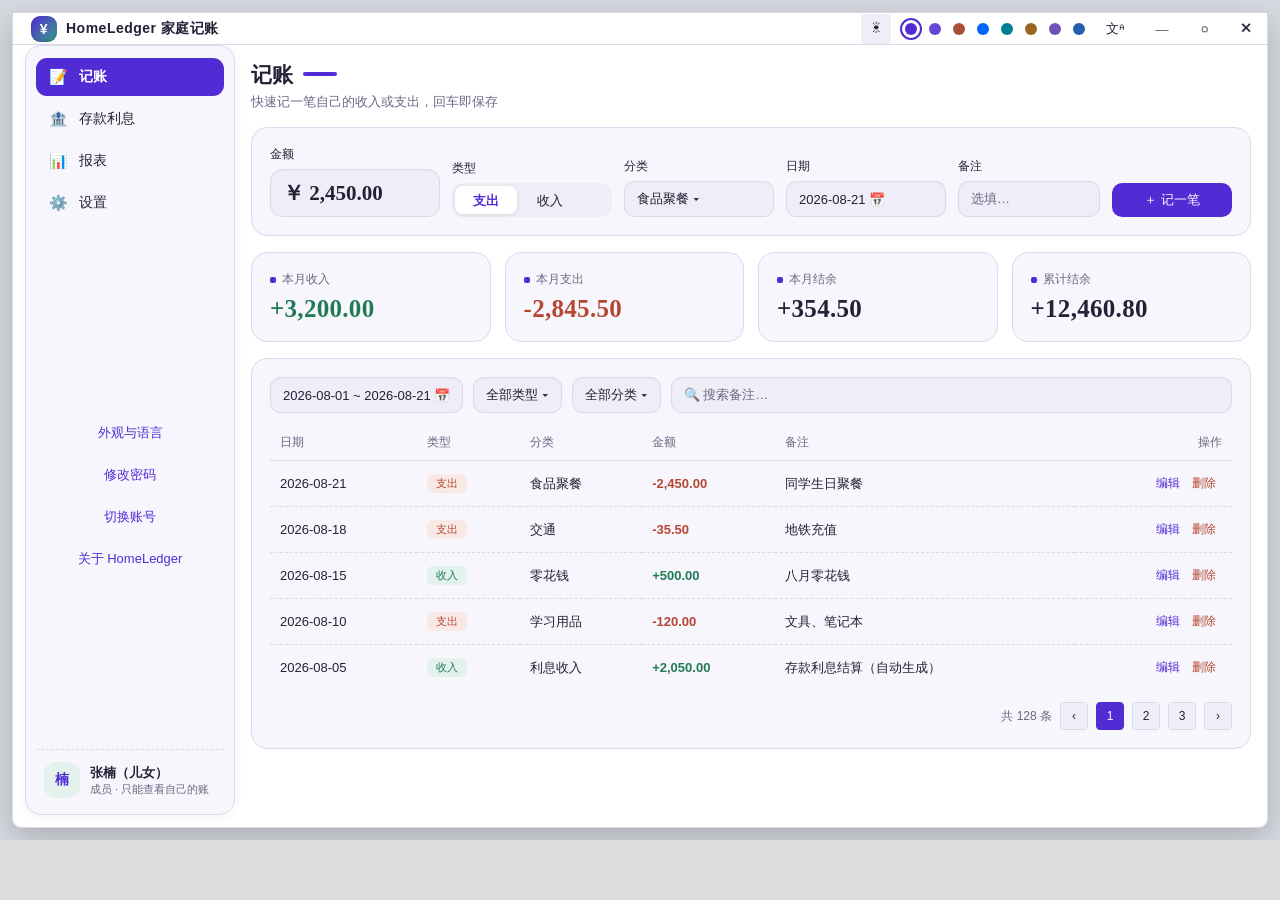
==== design/index.html @ ac3f18de "fix: 避免原型辅助导航挡住标题栏交互" ====
<!doctype html><html lang="zh-CN"><head><meta charset="utf-8"><meta name="viewport" content="width=device-width, initial-scale=1"><title>HomeLedger · 完整交互原型</title><style>html,body{margin:0;background:#ddd;font-family:Segoe UI,Microsoft YaHei,sans-serif}iframe{width:1280px;height:840px;border:0;display:block;margin:0 auto}.prototype-switch{position:fixed;right:105px;top:2px;z-index:100;border:1px solid #ccc;border-radius:5px;background:#fff;padding:2px;font-size:11px;max-width:160px;opacity:0;pointer-events:none}.prototype-switch:focus{opacity:1;pointer-events:auto}</style></head><body><select class="prototype-switch" id="prototype-page" aria-label="原型页面"><option value="login.html">登录</option><option value="member-ledger.html">成员 · 记账</option><option value="member-deposits.html">成员 · 存款</option><option value="member-report.html">成员 · 报表</option><option value="admin-overview.html">管理员 · 总览</option><option value="admin-details.html">管理员 · 明细</option><option value="admin-members.html">管理员 · 成员</option><option value="admin-backup.html">管理员 · 备份</option><option value="settings.html">外观与语言</option><option value="about.html">关于与更新</option></select><iframe title="HomeLedger 交互原型"></iframe><script>const pages={"about.html":"\u003c!DOCTYPE html>\r\n\u003chtml lang=\"zh-CN\" data-page=\"about.html\">\u003chead>\u003cmeta charset=\"UTF-8\">\u003ctitle>HomeLedger · 关于 HomeLedger\u003c/title>\u003cstyle>/* HomeLedger「玉账」原型共享样式 — 玉绿 × 暖金 × 米白纸感 */\r\n* { margin: 0; padding: 0; box-sizing: border-box; }\r\n\r\n:root {\r\n  --jade: #147d64;          /* 玉绿主色 */\r\n  --jade-deep: #0c5a48;\r\n  --jade-soft: #e3f2ec;\r\n  --gold: #d9a441;          /* 暖金点缀 */\r\n  --gold-soft: #f9efdb;\r\n  --bg: #f7f5f0;            /* 米白纸感 */\r\n  --card: #ffffff;\r\n  --border: #e9e5dc;\r\n  --text: #2b2f2c;\r\n  --text-2: #5a6058;\r\n  --text-3: #99a096;\r\n  --ink-red: #c4553d;       /* 赭红 · 支出 */\r\n  --ink-green: #2f9e6e;     /* 竹绿 · 收入 */\r\n  --sidebar-w: 208px;\r\n  --radius-win: 16px;\r\n  --radius-card: 16px;\r\n  --shadow-card: 0 2px 10px rgba(60, 72, 60, .06);\r\n  --shadow-win: 0 24px 80px rgba(40, 60, 50, .25);\r\n  --num-font: Georgia, \"Times New Roman\", \"Microsoft YaHei\", serif;\r\n}\r\n\r\nbody {\r\n  font-family: \"Segoe UI\", \"Microsoft YaHei\", sans-serif;\r\n  background: linear-gradient(150deg, #eef2ea 0%, #f7f5f0 40%, #f3efe6 100%);\r\n  color: var(--text);\r\n  width: 1280px; height: 840px;\r\n  overflow: hidden;\r\n  display: flex; flex-direction: column;\r\n  margin: 24px auto;\r\n  border-radius: var(--radius-win);\r\n  box-shadow: var(--shadow-win), 0 0 0 1px rgba(40,60,50,.08);\r\n}\r\n\r\n/* ── 窗体：圆角 + 细描边，标题栏融入 ── */\r\n.titlebar {\r\n  height: 46px;\r\n  background: linear-gradient(90deg, rgba(20,125,100,.06), rgba(217,164,65,.05));\r\n  display: flex; align-items: center;\r\n  padding: 0 16px; gap: 10px;\r\n  font-size: 13px; color: var(--text-2);\r\n}\r\n.titlebar .logo { display: flex; align-items: center; gap: 9px; font-weight: 600; color: var(--text); font-size: 14px; letter-spacing: .5px; }\r\n.titlebar .logo .icon {\r\n  width: 26px; height: 26px; border-radius: 9px;\r\n  background: linear-gradient(135deg, var(--jade), #3aa08a);\r\n  color: #fff; display: flex; align-items: center; justify-content: center;\r\n  font-size: 14px; box-shadow: inset 0 -2px 4px rgba(0,0,0,.15);\r\n}\r\n.titlebar .spacer { flex: 1; }\r\n.titlebar .wbtn {\r\n  width: 30px; height: 26px; border-radius: 7px;\r\n  display: flex; align-items: center; justify-content: center;\r\n  font-size: 11px; color: var(--text-3);\r\n}\r\n.titlebar .wbtn:hover { background: rgba(0,0,0,.06); color: var(--text-2); }\r\n.titlebar .wbtn.close:hover { background: var(--ink-red); color: #fff; }\r\n\r\n.body { flex: 1; display: flex; min-height: 0; }\r\n\r\n/* ── 侧边导航：纸面浮层，胶囊项 ── */\r\n.sidebar {\r\n  width: var(--sidebar-w);\r\n  margin: 0 10px 12px 12px;\r\n  background: var(--card);\r\n  border: 1px solid var(--border);\r\n  border-radius: var(--radius-card);\r\n  box-shadow: var(--shadow-card);\r\n  padding: 14px 10px 10px;\r\n  display: flex; flex-direction: column; gap: 4px;\r\n}\r\n.nav-item {\r\n  display: flex; align-items: center; gap: 11px;\r\n  padding: 10px 13px; border-radius: 11px;\r\n  font-size: 14px; color: var(--text-2); cursor: default;\r\n  transition: all .15s;\r\n}\r\n.nav-item .ico { width: 19px; text-align: center; font-size: 15px; }\r\n.nav-item:hover { background: #f3f1ea; }\r\n.nav-item.active {\r\n  background: linear-gradient(135deg, var(--jade), #1d9379);\r\n  color: #fff; font-weight: 600;\r\n  box-shadow: 0 4px 12px rgba(20,125,100,.3);\r\n}\r\n.sidebar .user {\r\n  margin-top: auto;\r\n  border-top: 1px dashed var(--border);\r\n  padding: 12px 8px 4px;\r\n  display: flex; align-items: center; gap: 10px;\r\n}\r\n.avatar {\r\n  width: 36px; height: 36px; border-radius: 12px;\r\n  background: var(--jade-soft); color: var(--jade-deep);\r\n  display: flex; align-items: center; justify-content: center;\r\n  font-weight: 700; font-size: 14px;\r\n}\r\n.user .name { font-size: 13px; font-weight: 600; }\r\n.user .role { font-size: 11px; color: var(--text-3); }\r\n\r\n/* ── 主区域 ── */\r\n.main { flex: 1; padding: 18px 24px 20px 8px; overflow: auto; min-width: 0; }\r\n.page-title { font-size: 21px; font-weight: 700; margin-bottom: 4px; }\r\n.page-title::after {\r\n  content: \"\"; display: inline-block; width: 34px; height: 4px;\r\n  border-radius: 2px; margin-left: 10px; vertical-align: 6px;\r\n  background: linear-gradient(90deg, var(--gold), transparent);\r\n}\r\n.page-sub { font-size: 13px; color: var(--text-3); margin-bottom: 16px; }\r\n\r\n/* ── 卡片 ── */\r\n.card {\r\n  background: var(--card); border: 1px solid var(--border);\r\n  border-radius: var(--radius-card);\r\n  box-shadow: var(--shadow-card);\r\n  padding: 18px;\r\n}\r\n.card h3 { font-size: 14px; font-weight: 600; margin-bottom: 12px; }\r\n.grid { display: grid; gap: 14px; }\r\n.cols-4 { grid-template-columns: repeat(4, 1fr); }\r\n.cols-3 { grid-template-columns: repeat(3, 1fr); }\r\n.cols-2 { grid-template-columns: 1fr 1fr; }\r\n\r\n.stat .label { font-size: 12px; color: var(--text-3); margin-bottom: 7px; display: flex; align-items: center; gap: 6px; }\r\n.stat .label::before { content: \"\"; width: 6px; height: 6px; border-radius: 2px; background: var(--gold); }\r\n.stat .value { font-size: 25px; font-weight: 700; font-family: var(--num-font); font-variant-numeric: tabular-nums; letter-spacing: .3px; }\r\n.stat .value.income { color: var(--ink-green); }\r\n.stat .value.expense { color: var(--ink-red); }\r\n.stat .value.rate { color: var(--jade); }\r\n\r\n/* ── 表单控件 ── */\r\n.btn {\r\n  display: inline-flex; align-items: center; justify-content: center; gap: 6px;\r\n  padding: 8px 18px; border-radius: 10px; border: 1px solid var(--border);\r\n  background: #fff; color: var(--text-2); font-size: 13px; cursor: default;\r\n}\r\n.btn:hover { border-color: var(--jade); color: var(--jade); }\r\n.btn.primary {\r\n  background: linear-gradient(135deg, var(--jade), #1d9379);\r\n  border: none; color: #fff; font-weight: 500;\r\n  box-shadow: 0 4px 12px rgba(20,125,100,.28);\r\n}\r\n.btn.danger { color: var(--ink-red); }\r\n.btn.danger:hover { border-color: var(--ink-red); }\r\n.btn.sm { padding: 4px 11px; font-size: 12px; }\r\n.btn.link { border: none; background: none; color: var(--jade); padding: 4px 6px; }\r\n\r\n.input, .select {\r\n  height: 36px; padding: 0 12px; border: 1px solid var(--border);\r\n  border-radius: 10px; background: #fff; font-size: 13px; color: var(--text);\r\n  display: inline-flex; align-items: center; min-width: 120px;\r\n  box-shadow: inset 0 1px 2px rgba(60,72,60,.04);\r\n}\r\n.input:focus, .select:focus { outline: none; border-color: var(--jade); box-shadow: 0 0 0 3px rgba(20,125,100,.15); }\r\n.field { display: flex; flex-direction: column; gap: 6px; }\r\n.field > label { font-size: 12px; color: var(--text-2); }\r\n.input.big {\r\n  height: 48px; font-size: 21px; font-weight: 700;\r\n  font-family: var(--num-font);\r\n  border-radius: 12px;\r\n}\r\n\r\n.seg { display: inline-flex; background: #efede6; border-radius: 11px; padding: 3px; gap: 2px; }\r\n.seg span { padding: 6px 18px; font-size: 13px; color: var(--text-2); border-radius: 8px; }\r\n.seg span.on { background: #fff; color: var(--jade-deep); font-weight: 600; box-shadow: 0 1px 4px rgba(60,72,60,.12); }\r\n\r\n/* ── 表格 ── */\r\ntable { width: 100%; border-collapse: collapse; font-size: 13px; }\r\nth {\r\n  text-align: left; padding: 9px 10px; color: var(--text-3);\r\n  font-weight: 500; font-size: 12px; border-bottom: 1px solid var(--border);\r\n}\r\ntd { padding: 10px 10px; border-bottom: 1px dashed #eeeadf; font-variant-numeric: tabular-nums; }\r\ntr:last-child td { border-bottom: none; }\r\ntr:hover td { background: #f8f7f2; }\r\ntd.amount-in { color: var(--ink-green); font-weight: 600; }\r\ntd.amount-out { color: var(--ink-red); font-weight: 600; }\r\n\r\n.tag {\r\n  display: inline-flex; align-items: center;\r\n  padding: 2px 9px; border-radius: 6px; font-size: 11px; font-weight: 500;\r\n}\r\n.tag.green { background: var(--jade-soft); color: var(--ink-green); }\r\n.tag.red { background: #f9e9e4; color: var(--ink-red); }\r\n.tag.blue { background: var(--jade-soft); color: var(--jade-deep); }\r\n.tag.gray { background: #f0eee8; color: var(--text-3); }\r\n.tag.orange { background: var(--gold-soft); color: #a97822; }\r\n\r\n/* ── 图表（纯 CSS 示意） ── */\r\n.chart-bars { display: flex; align-items: flex-end; gap: 14px; height: 180px; padding: 8px 4px 0; }\r\n.chart-bars .bar-g { flex: 1; display: flex; flex-direction: column; justify-content: flex-end; gap: 3px; height: 100%; }\r\n.chart-bars .m { text-align: center; font-size: 11px; color: var(--text-3); padding-top: 5px; }\r\n.bar { border-radius: 5px 5px 2px 2px; }\r\n.bar.in { background: linear-gradient(180deg, #35ab7d, var(--ink-green)); }\r\n.bar.out { background: linear-gradient(180deg, #d97a63, var(--ink-red)); opacity: .8; }\r\n\r\n.chart-legend { display: flex; gap: 16px; font-size: 12px; color: var(--text-2); margin-top: 10px; }\r\n.chart-legend i { display: inline-block; width: 10px; height: 10px; border-radius: 3px; margin-right: 5px; }\r\n\r\n.donut {\r\n  width: 150px; height: 150px; border-radius: 50%;\r\n  background: conic-gradient(var(--jade) 0 40%, var(--gold) 40% 62%, var(--ink-green) 62% 80%, var(--ink-red) 80% 92%, #b9bdb4 92% 100%);\r\n  position: relative; margin: 8px auto;\r\n  box-shadow: inset 0 0 0 1px rgba(0,0,0,.04);\r\n}\r\n.donut::after { content: \"\"; position: absolute; inset: 36px; background: #fff; border-radius: 50%; box-shadow: 0 1px 4px rgba(0,0,0,.06); }\r\n.legend-list { font-size: 12px; color: var(--text-2); }\r\n.legend-list li { display: flex; align-items: center; gap: 8px; padding: 5px 0; list-style: none; }\r\n.legend-list b { margin-left: auto; font-variant-numeric: tabular-nums; font-weight: 600; }\r\n\r\n/* ── 弹窗 ── */\r\n.overlay {\r\n  position: absolute; inset: 0; background: rgba(43,47,44,.4);\r\n  backdrop-filter: blur(2px);\r\n  display: flex; align-items: center; justify-content: center; z-index: 10;\r\n  border-radius: 0 0 var(--radius-win) var(--radius-win);\r\n}\r\n.modal {\r\n  background: #fff; border-radius: 18px; width: 460px;\r\n  box-shadow: 0 20px 60px rgba(20,50,40,.3); overflow: hidden;\r\n  border: 1px solid var(--border);\r\n}\r\n.modal .m-head { padding: 18px 22px; font-size: 15px; font-weight: 700; border-bottom: 1px solid var(--border); display: flex; }\r\n.modal .m-head .x { margin-left: auto; color: var(--text-3); font-weight: 400; }\r\n.modal .m-body { padding: 20px 22px; display: flex; flex-direction: column; gap: 14px; }\r\n.modal .m-foot { padding: 13px 22px; border-top: 1px solid var(--border); display: flex; justify-content: flex-end; gap: 10px; }\r\n.modal p.tip { font-size: 13px; color: var(--text-2); line-height: 1.7; }\r\n.modal .kv { display: flex; justify-content: space-between; font-size: 13px; padding: 4px 0; }\r\n.modal .kv b { font-variant-numeric: tabular-nums; }\r\n\r\n/* ── 其他 ── */\r\n.chip-row { display: flex; gap: 8px; flex-wrap: wrap; align-items: center; }\r\n.chip {\r\n  padding: 5px 14px; border-radius: 18px; font-size: 12px;\r\n  background: #fff; border: 1px solid var(--border); color: var(--text-2);\r\n}\r\n.chip.on { background: var(--jade-soft); border-color: var(--jade); color: var(--jade-deep); font-weight: 500; }\r\n.toolbar { display: flex; gap: 10px; align-items: center; flex-wrap: wrap; }\r\n.toolbar .grow { flex: 1; }\r\n.divider { height: 1px; background: var(--border); margin: 14px 0; }\r\n.muted { color: var(--text-3); font-size: 12px; }\r\n\u003c/style>\u003cstyle>/* 产品原型与共享 Studio 八色三态对齐，保留原卡片和表格结构。 */\r\nbody { margin:0; border-radius:0; box-shadow:none; background:var(--bg); border:1px solid var(--border); }\r\n.titlebar { height:32px; min-height:32px; background:var(--bg); }\r\n.titlebar .logo { color:var(--text); font-size:14px; }\r\n.sidebar { width:210px; min-width:210px; margin:0 0 12px 12px; background:var(--card); padding:12px 10px; }\r\n.main { padding:16px; }\r\n.card { background:var(--card); border-color:var(--border); box-shadow:none; }\r\n.page-title { font-size:21px; }\r\n.page-title::after { background:var(--jade); }\r\n.page-sub { margin-bottom:16px; }\r\n.nav-item.active,.btn.primary { background:var(--jade); box-shadow:none; }\r\n.nav-item:hover { background:var(--raised); }\r\n.nav-item { text-decoration:none; }\r\n.input,.select,.btn,.seg,.tag.gray,.pager .pg { background:var(--raised); border-color:var(--border); color:var(--text); }\r\n.input,.select { min-width:0; }\r\n.seg .on { background:var(--card); color:var(--jade); }\r\n.quick { grid-template-columns:170px 160px 150px 160px minmax(80px,1fr) 120px; gap:12px; }\r\n.toolbar { flex-wrap:wrap; gap:10px; }\r\n.user { margin-top:auto; }\r\n.user .role { white-space:normal; }\r\n.product-actions { margin-top:auto; display:flex; flex-direction:column; gap:8px; padding-top:20px; }\r\n.product-actions .btn { border:none; background:transparent; color:var(--jade); text-align:center; justify-content:center; }\r\n.overlay { display:none; position:absolute; inset:32px 0 0; z-index:20; background:rgba(10,10,20,.38); align-items:center; justify-content:center; }\r\n.overlay.open { display:flex; }\r\n.modal { width:620px; max-height:760px; overflow:auto; background:var(--bg); color:var(--text); border:1px solid var(--border); border-radius:12px; box-shadow:0 20px 70px #0004; }\r\n.modal .m-head,.modal .m-foot { background:var(--bg); border-color:var(--border); }\r\n.modal .m-body { padding:24px; }\r\n.m-head .x { cursor:pointer; }\r\n.about-heading { display:flex; align-items:center; gap:14px; margin-bottom:20px; }\r\n.about-heading img { width:44px; height:44px; }\r\n.about-heading h2 { font-size:22px; margin-bottom:5px; }\r\n.about-info { display:grid; grid-template-columns:100px 1fr; gap:12px 20px; font-size:13px; }\r\n.about-info dt { color:var(--text-3); }\r\n.about-info dd { margin:0; overflow-wrap:anywhere; }\r\n.update-row { display:flex; align-items:center; gap:16px; justify-content:space-between; }\r\n.update-row p { font-size:12px; color:var(--text-3); margin-top:5px; }\r\n.update-status { margin-top:12px; font-size:13px; }\r\n.update-progress { width:100%; accent-color:var(--jade); margin-top:10px; }\r\n.settings-grid { display:grid; grid-template-columns:120px 1fr; align-items:center; gap:16px; }\r\n.settings-grid select { padding:10px; color:var(--text); background:var(--raised); border:1px solid var(--border); border-radius:8px; }\r\n.btn { cursor:pointer; }\r\n.input[contenteditable] { cursor:text; }\r\n.input[data-placeholder]:empty::before { content:attr(data-placeholder);color:var(--text-3);pointer-events:none; }\r\n.prototype-field { display:flex;flex-direction:column;gap:6px;margin-bottom:16px;font-size:13px; }\r\n.prototype-field input { width:100%;padding:10px;border:1px solid var(--border);border-radius:8px;background:var(--raised);color:var(--text); }\r\n.prototype-toast { position:absolute; bottom:20px; right:20px; padding:12px 18px; background:var(--card); border:1px solid var(--border); border-radius:10px; font-size:13px; z-index:50; }\r\n.login-wrap { background:var(--bg) !important; }\r\n.login-card { background:var(--card) !important; border-color:var(--border) !important; }\r\ninput { accent-color:var(--jade); }\r\nth,td { border-color:var(--border); }\r\ntr:hover td { background:var(--raised); }\r\n\r\n/* 单独复制的每一页都保留可见桌面外框。 */\r\nhtml{background:#d6d9e0}\r\nbody{width:calc(100vw - 24px);height:calc(100vh - 24px);margin:12px;border-radius:9px;box-shadow:0 10px 30px #0003;position:relative}\r\nbody.maximized{width:100vw;height:100vh;margin:0;border-radius:0}\r\n.titlebar{padding-right:0;border-bottom:1px solid var(--border);gap:0;flex:none}\r\n.titlebar .logo{margin-left:2px}.titlebar .wbtn{width:42px;height:31px;border:none;border-radius:0;padding:0;background:transparent;font:13px Segoe UI;color:var(--text-2);cursor:pointer}\r\n.titlebar .wbtn:focus-visible{outline:2px solid var(--jade);outline-offset:-2px}\r\n.titlebar>.btn{margin-right:10px}\r\n\r\n.studio-title-controls{display:flex;align-items:center;gap:8px;height:31px;margin:0 8px;flex:none}.studio-title-controls button{height:30px;min-width:0;padding:0;background:transparent;border:0;border-radius:4px;cursor:pointer;color:var(--text);font:15px Segoe UI}#title-mode{width:30px;background:var(--raised)}.title-palettes{display:flex}.title-palettes button{width:24px;display:flex;align-items:center;justify-content:center}.title-palettes i{width:12px;height:12px;border-radius:50%}.title-palettes [aria-pressed=true] i{outline:2px solid var(--jade);outline-offset:3px}#title-language{position:relative}#title-language summary{list-style:none;height:30px;width:34px;cursor:pointer;display:flex;align-items:center;justify-content:center;font-size:13px}#title-language>div{position:absolute;right:0;top:32px;background:var(--bg);border:1px solid var(--border);border-radius:6px;padding:5px;min-width:150px;z-index:30;box-shadow:0 8px 22px #0003}#title-language>div button{display:block;width:100%;text-align:left;padding:5px 10px;font-size:12px}#title-language [aria-checked=true]{background:var(--raised);color:var(--jade)}\r\n\u003c/style>\r\n\u003c/head>\u003cbody>\u003cdiv class=\"titlebar\">\u003cdiv class=\"logo\">\u003cdiv class=\"icon\">¥\u003c/div>HomeLedger 家庭记账\u003c/div>\u003cdiv class=\"spacer\">\u003c/div>\u003cdiv class=\"wbtn\">—\u003c/div>\u003cdiv class=\"wbtn\">▢\u003c/div>\u003cdiv class=\"wbtn close\">✕\u003c/div>\u003c/div>\u003cdiv class=\"body\">\u003caside class=\"sidebar\">\u003ca class=\"nav-item\" href=\"member-ledger.html\">\u003cspan class=\"ico\">📝\u003c/span>记账\u003c/a>\u003ca class=\"nav-item\" href=\"member-deposits.html\">\u003cspan class=\"ico\">🏦\u003c/span>存款利息\u003c/a>\u003ca class=\"nav-item\" href=\"member-report.html\">\u003cspan class=\"ico\">📊\u003c/span>我的报表\u003c/a>\u003cdiv class=\"user\">\u003cdiv class=\"avatar\">A\u003c/div>\u003cdiv>\u003cdiv class=\"name\">Alex\u003c/div>\u003cdiv class=\"role\">管理员\u003c/div>\u003c/div>\u003c/div>\u003c/aside>\u003cmain class=\"main\">\u003cdiv class=\"page-title\">关于 HomeLedger\u003c/div>\u003cdiv class=\"card\">\u003cp data-key=\"AboutDescription\">\u003c/p>\u003cbutton class=\"btn primary\" data-action=\"about\" data-key=\"AboutTitle\">\u003c/button>\u003c/div>\u003c/main>\u003c/div>\u003cscript>// 原型使用业务资源和共享主题令牌的快照；不依赖网络。\r\nwindow.homeLedgerResources={\"zh-CN\":{\"language\":\"简体中文\",\"cultureName\":\"zh-CN\",\"description\":\"简体中文\",\"HomeLedger.Income\":\"收入\",\"HomeLedger.Expense\":\"支出\",\"HomeLedger.NoData\":\"暂无数据\",\"HomeLedger.Uncategorized\":\"未分类\",\"HomeLedger.MemberNumber\":\"成员 {0}\",\"HomeLedger.DetailsSummary\":\"共 {0} 条 · 收入 {1:0.00} · 支出 {2:0.00} · 结余 {3:0.00}\",\"HomeLedger.DetailsCsvHeader\":\"成员,日期,类型,分类,金额,备注\",\"HomeLedger.DetailsExported\":\"已导出当前明细\",\"HomeLedger.ExportFailed\":\"导出失败：\",\"HomeLedger.AllMembers\":\"全部成员\",\"HomeLedger.AllCategories\":\"全部分类\",\"HomeLedger.Administrator\":\"管理员\",\"HomeLedger.Member\":\"成员\",\"HomeLedger.Enable\":\"启用\",\"HomeLedger.Disabled\":\"已停用\",\"HomeLedger.Disable\":\"停用\",\"HomeLedger.AdministratorRole\":\"管理员 · 只管理不记账\",\"HomeLedger.MemberRole\":\"成员 · 只能查看自己的账\",\"HomeLedger.AvatarFallback\":\"家\",\"HomeLedger.NavigationLedger\":\"📝 记账\",\"HomeLedger.NavigationDeposits\":\"🏦 存款利息\",\"HomeLedger.NavigationReports\":\"📊 我的报表\",\"HomeLedger.NavigationOverview\":\"🏠 全家总览\",\"HomeLedger.NavigationDetails\":\"🔎 明细查询\",\"HomeLedger.NavigationMembers\":\"👥 成员管理\",\"HomeLedger.NavigationBackup\":\"🗄️ 数据备份\",\"HomeLedger.ClosedOn\":\"已结清（{0:yyyy-MM-dd}）\",\"HomeLedger.Closed\":\"已结清\",\"HomeLedger.Accruing\":\"计息中\",\"HomeLedger.CreatedByPrefix\":\"操作人：\",\"HomeLedger.RecordsSuffix\":\" 笔\",\"HomeLedger.LedgerRangeSummary\":\"区间收入 {0:0.00} · 支出 {1:0.00} · 结余 {2:0.00}，共 {3} 条\",\"HomeLedger.LedgerCountSummary\":\"共 {0} 条（选择日期区间可查看汇总）\",\"HomeLedger.PositiveAmountRequired\":\"请输入大于 0 的金额\",\"HomeLedger.TransactionSaved\":\"已保存一笔记录\",\"HomeLedger.AppTitle\":\"HomeLedger 家庭记账\",\"HomeLedger.FamilyLedger\":\"家庭记账\",\"HomeLedger.Tagline\":\"HomeLedger · 记录一家人的收入与支出\",\"HomeLedger.FirstLoginHint\":\"首次登录或被重置密码后，需先设置新密码。\",\"HomeLedger.Username\":\"用户名\",\"HomeLedger.Password\":\"密码\",\"HomeLedger.Login\":\"登 录\",\"HomeLedger.LocalDataHint\":\"数据保存在本机 · 家庭内部使用\",\"HomeLedger.UsernameRequired\":\"请输入用户名\",\"HomeLedger.PasswordRequired\":\"请输入密码\",\"HomeLedger.LoginFailed\":\"用户名或密码错误，或账号已停用\",\"HomeLedger.PasswordChangeRequired\":\"请先完成密码修改\",\"HomeLedger.ChangePassword\":\"修改密码\",\"HomeLedger.SwitchAccount\":\"切换账号\",\"HomeLedger.LogoutHint\":\"退出当前账号并返回登录页\",\"HomeLedger.UpdateCheck\":\"检查更新\",\"HomeLedger.UpdateCheckHint\":\"检查 GitHub Releases 是否有新版本\",\"HomeLedger.NotSignedIn\":\"未登录\",\"HomeLedger.Checking\":\"检查中…\",\"HomeLedger.CheckFailed\":\"检查失败：{0}\",\"HomeLedger.ReleaseOpened\":\"发现新版本 {0}，已打开发布页\",\"HomeLedger.CurrentVersion\":\"已是最新版本\",\"HomeLedger.CheckException\":\"检查失败：{0}\",\"HomeLedger.DialogHostUnavailable\":\"当前页面尚未附加到主窗口，无法打开对话框。\",\"HomeLedger.NewPassword\":\"新密码\",\"HomeLedger.ConfirmPassword\":\"确认新密码\",\"HomeLedger.Cancel\":\"取消\",\"HomeLedger.ConfirmChange\":\"确认修改\",\"HomeLedger.PasswordTooShort\":\"密码长度至少 6 位\",\"HomeLedger.PasswordMismatch\":\"两次输入的密码不一致\",\"HomeLedger.CreateMember\":\"新建成员账号\",\"HomeLedger.UsernameHint\":\"用户名（登录用，字母数字）\",\"HomeLedger.DisplayNameHint\":\"显示名（如：爸爸、大女儿）\",\"HomeLedger.InitialPasswordHint\":\"初始密码（成员首次登录需改密）\",\"HomeLedger.Create\":\"创建\",\"HomeLedger.UsernameInvalid\":\"用户名至少 2 位，仅限字母数字\",\"HomeLedger.DisplayNameRequired\":\"请输入显示名\",\"HomeLedger.InitialPasswordTooShort\":\"初始密码至少 6 位\",\"HomeLedger.UsernameExists\":\"用户名已存在\",\"HomeLedger.AddDeposit\":\"存入存款\",\"HomeLedger.DepositHint\":\"存在父母处的钱，单利按日计息\",\"HomeLedger.Amount\":\"金额\",\"HomeLedger.AnnualRateHint\":\"年利率（百分数，默认 10 表示 10%，每笔可单独设置）\",\"HomeLedger.DepositDate\":\"存入日期（起息日）\",\"HomeLedger.Note\":\"备注\",\"HomeLedger.Optional\":\"选填…\",\"HomeLedger.Deposit\":\"存入\",\"HomeLedger.AmountInvalid\":\"请输入正确的金额\",\"HomeLedger.RateInvalid\":\"年利率需在 0 ~ 100 之间（百分数，如 10 表示 10%）\",\"HomeLedger.SettleTitle\":\"结算利息（结转本金）\",\"HomeLedger.SettleConfirmTitle\":\"确认结算利息（结转本金）\",\"HomeLedger.SettleHint\":\"应计利息将结转为新的存款本金并重新起息（复利）。\",\"HomeLedger.SettlementDate\":\"结算日\",\"HomeLedger.ConfirmSettlement\":\"确认结算\",\"HomeLedger.SettleInterest\":\"结算利息\",\"HomeLedger.SettlementItem\":\"存入 {0:0.00} · {1:0.##}% · 起息 {2:yyyy-MM-dd} → 利息 {3:0.00}\",\"HomeLedger.SettlementTotal\":\"合计结转利息：{0:0.00}\",\"HomeLedger.AddTransaction\":\"记一笔\",\"HomeLedger.Date\":\"日期\",\"HomeLedger.Category\":\"分类\",\"HomeLedger.Save\":\"保存\",\"HomeLedger.EditTransaction\":\"编辑记录\",\"HomeLedger.CategoryRequired\":\"请选择分类\",\"HomeLedger.WithdrawDeposit\":\"支取存款\",\"HomeLedger.WithdrawalAmount\":\"支取金额\",\"HomeLedger.WithdrawalDate\":\"支取日期\",\"HomeLedger.PartialWithdrawalHint\":\"部分支取时，剩余本息将按原利率生成新存款继续计息\",\"HomeLedger.Withdraw\":\"支取\",\"HomeLedger.WithdrawalDetails\":\"存款 {0:0.00}（{1:0.##}%，起息 {2:yyyy-MM-dd}），\",\"HomeLedger.WithdrawalTotals\":\"应计利息 {0:0.00}，本息合计 {1:0.00}\",\"HomeLedger.WithdrawalMaximum\":\"最多可支取：{0:0.00}\",\"HomeLedger.WithdrawalInvalid\":\"请输入正确的支取金额\",\"HomeLedger.DataBackup\":\"数据备份\",\"HomeLedger.BackupDescription\":\"一键复制数据库文件到指定目录（带时间戳副本）\",\"HomeLedger.DatabaseLocation\":\"数据库位置\",\"HomeLedger.BackupDatabase\":\"🗄️ 备份数据库到…\",\"HomeLedger.FolderPickerUnavailable\":\"无法打开目录选择窗口，请稍后重试\",\"HomeLedger.ChooseBackupFolder\":\"选择备份目录\",\"HomeLedger.FolderPickerFailed\":\"打开目录选择窗口失败：\",\"HomeLedger.LocalBackupRequired\":\"请选择本机磁盘目录后再备份\",\"HomeLedger.BackupSucceeded\":\"备份成功：\",\"HomeLedger.BackupFailed\":\"备份失败：\",\"HomeLedger.TransactionDetails\":\"明细查询\",\"HomeLedger.DetailsDescription\":\"按成员、日期、类型、分类和备注关键词查看全家收支明细\",\"HomeLedger.AllTypes\":\"全部类型\",\"HomeLedger.SearchNotesHint\":\"🔍 搜索备注关键词…\",\"HomeLedger.Filter\":\"筛选\",\"HomeLedger.ExportCurrentView\":\"导出当前视图\",\"HomeLedger.Type\":\"类型\",\"HomeLedger.SavePickerUnavailable\":\"无法打开文件保存窗口，请稍后重试\",\"HomeLedger.DetailsFileName\":\"HomeLedger-明细-{0:yyyyMMdd}\",\"HomeLedger.SavePickerFailed\":\"打开保存窗口失败：\",\"HomeLedger.LocalExportRequired\":\"请选择本机磁盘路径后再导出\",\"HomeLedger.MemberManagement\":\"成员管理\",\"HomeLedger.MembersDescription\":\"创建家庭成员账号 · 停用后不能登录但数据保留\",\"HomeLedger.AddMember\":\"＋ 新建成员账号\",\"HomeLedger.DisplayName\":\"显示名\",\"HomeLedger.Role\":\"角色\",\"HomeLedger.Status\":\"状态\",\"HomeLedger.RecordCount\":\"记录数\",\"HomeLedger.CreatedAt\":\"创建时间\",\"HomeLedger.Actions\":\"操作\",\"HomeLedger.ResetPassword\":\"重置密码\",\"HomeLedger.FamilyOverview\":\"全家总览\",\"HomeLedger.OverviewDescription\":\"管理员视角 · 全部成员（含存款利息）\",\"HomeLedger.YearIncome\":\" 本年收入\",\"HomeLedger.YearExpense\":\" 本年支出\",\"HomeLedger.YearBalance\":\" 本年结余\",\"HomeLedger.DepositTotalLabel\":\" 存款本息合计\",\"HomeLedger.Year\":\"年度\",\"HomeLedger.ExportFamilyReport\":\"导出全家报表：\",\"HomeLedger.FamilyMonthlyTrend\":\"月度收支趋势（全家）\",\"HomeLedger.FamilyCategoryShare\":\"支出分类占比（全家）\",\"HomeLedger.MemberSummaryDetails\":\"成员汇总明细\",\"HomeLedger.Balance\":\"结余\",\"HomeLedger.DepositPrincipal\":\"存款本金\",\"HomeLedger.AccruedInterest\":\"应计利息\",\"HomeLedger.PrincipalAndInterest\":\"本息合计\",\"HomeLedger.MonthSuffix\":\"月\",\"HomeLedger.FamilyFileName\":\"HomeLedger-全家-{0}\",\"HomeLedger.WholeFamily\":\"全家\",\"HomeLedger.NoFinancialData\":\"{0} 年没有可导出的财务数据\",\"HomeLedger.ExportSucceeded\":\"已导出：\",\"HomeLedger.DepositInterest\":\"存款利息\",\"HomeLedger.DepositsDescription\":\"存在父母处的钱 · 单利按日计息，结算后利息滚入本金（复利）\",\"HomeLedger.DepositPrincipalLabel\":\" 存款本金合计\",\"HomeLedger.AccruedInterestLabel\":\" 当前应计利息\",\"HomeLedger.PrincipalAndInterestLabel\":\" 本息合计\",\"HomeLedger.ActiveDepositsLabel\":\" 计息笔数\",\"HomeLedger.MyDeposits\":\"我的存款\",\"HomeLedger.NewDeposit\":\"＋ 存入\",\"HomeLedger.WithdrawAction\":\"↧ 支取\",\"HomeLedger.Principal\":\"本金\",\"HomeLedger.AnnualRate\":\"年利率\",\"HomeLedger.InterestStartDate\":\"起息日\",\"HomeLedger.InterestChain\":\"利息链\",\"HomeLedger.SettlementHistory\":\"结算历史\",\"HomeLedger.Ledger\":\"记账\",\"HomeLedger.QuickEntryDescription\":\"快速记一笔自己的收入或支出，回车即保存\",\"HomeLedger.NewTransaction\":\"＋ 记一笔\",\"HomeLedger.MonthIncome\":\" 本月收入\",\"HomeLedger.MonthExpense\":\" 本月支出\",\"HomeLedger.MonthBalance\":\" 本月结余\",\"HomeLedger.LifetimeBalance\":\" 累计结余\",\"HomeLedger.SearchNotes\":\"🔍 搜索备注…\",\"HomeLedger.SearchMembers\":\"🔍 搜索用户名/显示名…\",\"HomeLedger.Edit\":\"编辑\",\"HomeLedger.Delete\":\"删除\",\"HomeLedger.MyReports\":\"我的报表\",\"HomeLedger.Export\":\"导出：\",\"HomeLedger.ExportChartPng\":\"🖼 PNG（图表）\",\"HomeLedger.MonthlyTrend\":\"月度收支趋势\",\"HomeLedger.ExpenseCategoryShare\":\"支出分类占比\",\"HomeLedger.IncomeExpenseSummary\":\"收支汇总\",\"HomeLedger.DepositInterestSummary\":\"存款利息情况\",\"HomeLedger.ReportIncludesDeposits\":\"报表导出默认包含存款利息部分\",\"HomeLedger.TotalDepositPrincipal\":\"存款本金合计\",\"HomeLedger.UnsettledInterest\":\"当前应计利息（未结算）\",\"HomeLedger.NoChartData\":\"{0} 年没有可导出的图表数据\",\"HomeLedger.CategoryFood\":\"餐饮\",\"HomeLedger.CategoryTransport\":\"交通\",\"HomeLedger.CategoryDaily\":\"日常用品\",\"HomeLedger.CategoryHousing\":\"居住水电\",\"HomeLedger.CategoryMedical\":\"医疗\",\"HomeLedger.CategoryEducation\":\"教育\",\"HomeLedger.CategoryEntertainment\":\"娱乐\",\"HomeLedger.CategoryGifts\":\"人情往来\",\"HomeLedger.CategoryClothing\":\"服饰\",\"HomeLedger.CategoryOtherExpense\":\"其他支出\",\"HomeLedger.CategorySalary\":\"工资\",\"HomeLedger.CategoryBonus\":\"奖金\",\"HomeLedger.CategoryAllowance\":\"零花钱\",\"HomeLedger.CategoryInterest\":\"利息收入\",\"HomeLedger.CategoryInvestment\":\"投资收益\",\"HomeLedger.CategoryOtherIncome\":\"其他收入\",\"HomeLedger.CsvIncome\":\"收入,{0:0.00}\",\"HomeLedger.CsvExpense\":\"支出,{0:0.00}\",\"HomeLedger.CsvBalance\":\"结余,{0:0.00}\",\"HomeLedger.MonthlySummary\":\"月度汇总\",\"HomeLedger.MonthlyCsvHeader\":\"月份,收入,支出,结余\",\"HomeLedger.ExpenseCategories\":\"支出分类\",\"HomeLedger.CategoryCsvHeader\":\"分类,金额\",\"HomeLedger.CsvDepositPrincipal\":\"存款本金合计,{0:0.00}\",\"HomeLedger.CsvAccruedInterest\":\"当前应计利息,{0:0.00}\",\"HomeLedger.CsvDepositTotal\":\"本息合计,{0:0.00}\",\"HomeLedger.MemberSummary\":\"成员汇总\",\"HomeLedger.MemberCsvHeader\":\"成员,收入,支出,结余,存款本金,应计利息,本息合计\",\"HomeLedger.Details\":\"明细\",\"HomeLedger.TransactionCsvHeader\":\"日期,类型,分类,金额,备注\",\"HomeLedger.ReportGenerated\":\"{0} · {1:yyyy-MM-dd} ~ {2:yyyy-MM-dd} · 生成于 {3:yyyy-MM-dd HH:mm}\",\"HomeLedger.Item\":\"项\",\"HomeLedger.CurrentAccruedInterest\":\"当前应计利息\",\"HomeLedger.PdfDepositSummary\":\"存款本金合计 ￥{0:0.00} · 当前应计利息 ￥{1:0.00} · 本息合计 ￥{2:0.00}\",\"HomeLedger.PdfPagePrefix\":\"HomeLedger 家庭记账 · 第 \",\"HomeLedger.DatabaseMissing\":\"数据库文件不存在\",\"HomeLedger.DepositPositiveRequired\":\"存款金额必须大于 0\",\"HomeLedger.WithdrawalRange\":\"支取金额需在 0 ~ {0} 之间\",\"HomeLedger.WithdrawalRemainder\":\"支取后剩余本息续存\",\"HomeLedger.InterestReinvested\":\"利息 {0:0.00} 结转本金\",\"HomeLedger.ChainDeposit\":\"存入 {0:0.##}\",\"HomeLedger.ChainWithdrawal\":\"支取 {0:0.##}（{1:MM-dd}）\",\"HomeLedger.ChainInterest\":\"结转利息 {0:0.##}（{1:MM-dd}）\",\"HomeLedger.DepositMissing\":\"存款记录不存在\",\"HomeLedger.DepositAlreadyClosed\":\"该存款已结转或支取，不能重复操作\",\"HomeLedger.TransactionPositiveRequired\":\"记账金额必须大于 0\",\"HomeLedger.CategoryMissing\":\"分类不存在\",\"HomeLedger.CategoryTypeMismatch\":\"分类类型与收支类型不匹配\",\"HomeLedger.CategoryOwnership\":\"不能使用其他成员的自定义分类\",\"HomeLedger.FamilyReport\":\"全家财务报表\",\"HomeLedger.MemberReport\":\"{0} 的财务报表\",\"HomeLedger.AboutTitle\":\"关于 HomeLedger\",\"HomeLedger.AboutDescription\":\"记录一家人的收支、存款与成长。\",\"HomeLedger.AboutUpdateHint\":\"从 HomeLedger 更新服务检查新版本，下载并校验后可安装。\",\"HomeLedger.AboutVersion\":\"版本\",\"HomeLedger.AboutPlatform\":\"开发平台\",\"HomeLedger.AboutCompileTime\":\"编译时间\",\"HomeLedger.AboutAuthor\":\"作者\",\"HomeLedger.AboutAuthorName\":\"沙漠尽头的狼\",\"HomeLedger.AboutCopyright\":\"版权\",\"HomeLedger.AboutRepository\":\"开源仓库\",\"HomeLedger.AboutClose\":\"关闭\",\"HomeLedger.AboutReleaseNotes\":\"更新说明\",\"HomeLedger.AboutChecking\":\"正在检查…\",\"HomeLedger.AboutDownloading\":\"正在下载并校验…\",\"HomeLedger.AboutInstalling\":\"正在启动安装…\",\"HomeLedger.UpdateReleasePage\":\"打开发布页\",\"HomeLedger.UpdateDownload\":\"下载更新\",\"HomeLedger.UpdateInstall\":\"安装更新\",\"HomeLedger.AboutOpenFolder\":\"打开下载目录\",\"HomeLedger.AboutCurrent\":\"当前已是最新版本。\",\"HomeLedger.AboutAvailable\":\"发现新版本 {0}。\",\"HomeLedger.AboutDownloadProgress\":\"正在下载并校验 {0}\",\"HomeLedger.AboutDownloaded\":\"安装包已下载并通过校验，可以安装。\",\"HomeLedger.AboutFailed\":\"更新失败：{0}，请重试。\",\"HomeLedger.AboutCanceled\":\"已取消，可重新检查更新。\",\"HomeLedger.AboutInstalled\":\"已打开安装包，请按系统提示完成安装。\",\"HomeLedger.AboutRetry\":\"重试\",\"HomeLedger.AppearanceTitle\":\"外观与语言\",\"HomeLedger.AppearanceMode\":\"主题模式\",\"HomeLedger.AppearancePalette\":\"主题配色\",\"HomeLedger.AppearanceLanguage\":\"界面语言\",\"HomeLedger.AppearanceSystem\":\"跟随系统\",\"HomeLedger.AppearanceLight\":\"白色\",\"HomeLedger.AppearanceDark\":\"黑色\",\"HomeLedger.AppearanceDotNet\":\".NET 品牌紫\",\"HomeLedger.AppearanceAurora\":\"AI 极光\",\"HomeLedger.AppearanceEmber\":\"余烬\",\"HomeLedger.AppearanceDefault\":\"默认\",\"HomeLedger.AppearanceAquatic\":\"水色\",\"HomeLedger.AppearanceDesert\":\"沙漠\",\"HomeLedger.AppearanceDusk\":\"黄昏\",\"HomeLedger.AppearanceNightSky\":\"夜空\",\"HomeLedger.AppearanceChinese\":\"简体中文\",\"HomeLedger.AppearanceEnglish\":\"English\",\"HomeLedger.AppearanceSaveFailed\":\"外观设置保存失败：{0}\",\"HomeLedger.PageIndicator\":\"第 {0} / {1} 页 · 共 {2} 条\",\"HomeLedger.PreviousPage\":\"上一页\",\"HomeLedger.NextPage\":\"下一页\",\"HomeLedger.SelectDeposits\":\"选择存款\",\"HomeLedger.SelectAll\":\"全选\",\"HomeLedger.ClearSelection\":\"取消全选\",\"HomeLedger.DefaultRate\":\"默认年利率\",\"HomeLedger.DefaultRateValue\":\"10% · 每笔可单独修改\",\"HomeLedger.ChartsOverview\":\"图表总览\",\"HomeLedger.MemberComparison\":\"成员收支对比（本月）\",\"HomeLedger.OpenReports\":\"报表导出\"},\"en-US\":{\"language\":\"English\",\"cultureName\":\"en-US\",\"description\":\"English\",\"HomeLedger.Income\":\"Income\",\"HomeLedger.Expense\":\"Expense\",\"HomeLedger.NoData\":\"No data yet\",\"HomeLedger.Uncategorized\":\"Uncategorized\",\"HomeLedger.MemberNumber\":\"Member {0}\",\"HomeLedger.DetailsSummary\":\"{0} records · Income {1:0.00} · Expense {2:0.00} · Balance {3:0.00}\",\"HomeLedger.DetailsCsvHeader\":\"Member,Date,Type,Category,Amount,Note\",\"HomeLedger.DetailsExported\":\"Current details exported\",\"HomeLedger.ExportFailed\":\"Export failed: \",\"HomeLedger.AllMembers\":\"All members\",\"HomeLedger.AllCategories\":\"All categories\",\"HomeLedger.Administrator\":\"Administrator\",\"HomeLedger.Member\":\"Member\",\"HomeLedger.Enable\":\"Enable\",\"HomeLedger.Disabled\":\"Disabled\",\"HomeLedger.Disable\":\"Disable\",\"HomeLedger.AdministratorRole\":\"Administrator · Family management\",\"HomeLedger.MemberRole\":\"Member · Personal ledger\",\"HomeLedger.AvatarFallback\":\"H\",\"HomeLedger.NavigationLedger\":\"📝 Ledger\",\"HomeLedger.NavigationDeposits\":\"🏦 Deposits\",\"HomeLedger.NavigationReports\":\"📊 My reports\",\"HomeLedger.NavigationOverview\":\"🏠 Family overview\",\"HomeLedger.NavigationDetails\":\"🔎 Transactions\",\"HomeLedger.NavigationMembers\":\"👥 Members\",\"HomeLedger.NavigationBackup\":\"🗄️ Backup\",\"HomeLedger.ClosedOn\":\"Closed ({0:yyyy-MM-dd})\",\"HomeLedger.Closed\":\"Closed\",\"HomeLedger.Accruing\":\"Accruing\",\"HomeLedger.CreatedByPrefix\":\"By: \",\"HomeLedger.RecordsSuffix\":\" records\",\"HomeLedger.LedgerRangeSummary\":\"Income {0:0.00} · Expense {1:0.00} · Balance {2:0.00} · {3} records\",\"HomeLedger.LedgerCountSummary\":\"{0} records (select a date range to see totals)\",\"HomeLedger.PositiveAmountRequired\":\"Enter an amount greater than zero\",\"HomeLedger.TransactionSaved\":\"Transaction saved\",\"HomeLedger.AppTitle\":\"HomeLedger · Family ledger\",\"HomeLedger.FamilyLedger\":\"Family ledger\",\"HomeLedger.Tagline\":\"HomeLedger · Track your family's income and expenses\",\"HomeLedger.FirstLoginHint\":\"Set a new password after your first login or a password reset.\",\"HomeLedger.Username\":\"Username\",\"HomeLedger.Password\":\"Password\",\"HomeLedger.Login\":\"Sign in\",\"HomeLedger.LocalDataHint\":\"Stored locally · For your household\",\"HomeLedger.UsernameRequired\":\"Enter your username\",\"HomeLedger.PasswordRequired\":\"Enter your password\",\"HomeLedger.LoginFailed\":\"Incorrect credentials, or this account is disabled\",\"HomeLedger.PasswordChangeRequired\":\"Complete the password change first\",\"HomeLedger.ChangePassword\":\"Change password\",\"HomeLedger.SwitchAccount\":\"Switch account\",\"HomeLedger.LogoutHint\":\"Sign out and return to the login page\",\"HomeLedger.UpdateCheck\":\"Check for updates\",\"HomeLedger.UpdateCheckHint\":\"Check GitHub Releases for a new version\",\"HomeLedger.NotSignedIn\":\"You are not signed in\",\"HomeLedger.Checking\":\"Checking…\",\"HomeLedger.CheckFailed\":\"Update check failed: {0}\",\"HomeLedger.ReleaseOpened\":\"Version {0} is available. Release page opened.\",\"HomeLedger.CurrentVersion\":\"You are up to date\",\"HomeLedger.CheckException\":\"Update check failed: {0}\",\"HomeLedger.DialogHostUnavailable\":\"This page has no parent window for the dialog.\",\"HomeLedger.NewPassword\":\"New password\",\"HomeLedger.ConfirmPassword\":\"Confirm new password\",\"HomeLedger.Cancel\":\"Cancel\",\"HomeLedger.ConfirmChange\":\"Change password\",\"HomeLedger.PasswordTooShort\":\"Password must contain at least six characters\",\"HomeLedger.PasswordMismatch\":\"The passwords do not match\",\"HomeLedger.CreateMember\":\"Create member account\",\"HomeLedger.UsernameHint\":\"Username (letters and numbers)\",\"HomeLedger.DisplayNameHint\":\"Display name (e.g. Dad, eldest daughter)\",\"HomeLedger.InitialPasswordHint\":\"Initial password (change required at first login)\",\"HomeLedger.Create\":\"Create\",\"HomeLedger.UsernameInvalid\":\"Use at least two letters or numbers for the username\",\"HomeLedger.DisplayNameRequired\":\"Enter a display name\",\"HomeLedger.InitialPasswordTooShort\":\"Initial password must contain at least six characters\",\"HomeLedger.UsernameExists\":\"This username already exists\",\"HomeLedger.AddDeposit\":\"Add deposit\",\"HomeLedger.DepositHint\":\"Money held by parents, earning daily simple interest\",\"HomeLedger.Amount\":\"Amount\",\"HomeLedger.AnnualRateHint\":\"Annual rate in percent (10 means 10%; set per deposit)\",\"HomeLedger.DepositDate\":\"Deposit date (interest starts)\",\"HomeLedger.Note\":\"Note\",\"HomeLedger.Optional\":\"Optional…\",\"HomeLedger.Deposit\":\"Deposit\",\"HomeLedger.AmountInvalid\":\"Enter a valid amount\",\"HomeLedger.RateInvalid\":\"Annual rate must be between 0 and 100 (10 means 10%)\",\"HomeLedger.SettleTitle\":\"Settle interest into principal\",\"HomeLedger.SettleConfirmTitle\":\"Confirm interest settlement\",\"HomeLedger.SettleHint\":\"Accrued interest becomes new principal and starts earning interest again.\",\"HomeLedger.SettlementDate\":\"Settlement date\",\"HomeLedger.ConfirmSettlement\":\"Settle interest\",\"HomeLedger.SettleInterest\":\"Settle interest\",\"HomeLedger.SettlementItem\":\"Deposit {0:0.00} · {1:0.##}% · Since {2:yyyy-MM-dd} → Interest {3:0.00}\",\"HomeLedger.SettlementTotal\":\"Interest to reinvest: {0:0.00}\",\"HomeLedger.AddTransaction\":\"Add transaction\",\"HomeLedger.Date\":\"Date\",\"HomeLedger.Category\":\"Category\",\"HomeLedger.Save\":\"Save\",\"HomeLedger.EditTransaction\":\"Edit transaction\",\"HomeLedger.CategoryRequired\":\"Select a category\",\"HomeLedger.WithdrawDeposit\":\"Withdraw deposit\",\"HomeLedger.WithdrawalAmount\":\"Withdrawal amount\",\"HomeLedger.WithdrawalDate\":\"Withdrawal date\",\"HomeLedger.PartialWithdrawalHint\":\"After a partial withdrawal, the balance earns interest at the original rate.\",\"HomeLedger.Withdraw\":\"Withdraw\",\"HomeLedger.WithdrawalDetails\":\"Deposit {0:0.00} ({1:0.##}%, since {2:yyyy-MM-dd}), \",\"HomeLedger.WithdrawalTotals\":\"accrued interest {0:0.00}, total {1:0.00}\",\"HomeLedger.WithdrawalMaximum\":\"Available to withdraw: {0:0.00}\",\"HomeLedger.WithdrawalInvalid\":\"Enter a valid withdrawal amount\",\"HomeLedger.DataBackup\":\"Data backup\",\"HomeLedger.BackupDescription\":\"Copy the database to a selected folder with a timestamp\",\"HomeLedger.DatabaseLocation\":\"Database location\",\"HomeLedger.BackupDatabase\":\"🗄️ Back up database…\",\"HomeLedger.FolderPickerUnavailable\":\"Unable to open the folder picker. Try again later.\",\"HomeLedger.ChooseBackupFolder\":\"Choose backup folder\",\"HomeLedger.FolderPickerFailed\":\"Unable to open folder picker: \",\"HomeLedger.LocalBackupRequired\":\"Choose a local folder for the backup\",\"HomeLedger.BackupSucceeded\":\"Backup saved: \",\"HomeLedger.BackupFailed\":\"Backup failed: \",\"HomeLedger.TransactionDetails\":\"Transactions\",\"HomeLedger.DetailsDescription\":\"Filter family transactions by member, date, type, category and note\",\"HomeLedger.AllTypes\":\"All types\",\"HomeLedger.SearchNotesHint\":\"🔍 Search note keywords…\",\"HomeLedger.Filter\":\"Filter\",\"HomeLedger.ExportCurrentView\":\"Export current view\",\"HomeLedger.Type\":\"Type\",\"HomeLedger.SavePickerUnavailable\":\"Unable to open the save dialog. Try again later.\",\"HomeLedger.DetailsFileName\":\"HomeLedger-transactions-{0:yyyyMMdd}\",\"HomeLedger.SavePickerFailed\":\"Unable to open save dialog: \",\"HomeLedger.LocalExportRequired\":\"Choose a local file path for the export\",\"HomeLedger.MemberManagement\":\"Members\",\"HomeLedger.MembersDescription\":\"Create household accounts · Disabling sign-in keeps their records\",\"HomeLedger.AddMember\":\"＋ Create member\",\"HomeLedger.DisplayName\":\"Display name\",\"HomeLedger.Role\":\"Role\",\"HomeLedger.Status\":\"Status\",\"HomeLedger.RecordCount\":\"Records\",\"HomeLedger.CreatedAt\":\"Created at\",\"HomeLedger.Actions\":\"Actions\",\"HomeLedger.ResetPassword\":\"Reset password\",\"HomeLedger.FamilyOverview\":\"Family overview\",\"HomeLedger.OverviewDescription\":\"Administrator view · All members, including deposit interest\",\"HomeLedger.YearIncome\":\" This year's income\",\"HomeLedger.YearExpense\":\" This year's expense\",\"HomeLedger.YearBalance\":\" This year's balance\",\"HomeLedger.DepositTotalLabel\":\" Deposit total\",\"HomeLedger.Year\":\"Year\",\"HomeLedger.ExportFamilyReport\":\"Export family report:\",\"HomeLedger.FamilyMonthlyTrend\":\"Monthly income and expenses (family)\",\"HomeLedger.FamilyCategoryShare\":\"Expense categories (family)\",\"HomeLedger.MemberSummaryDetails\":\"Member summary\",\"HomeLedger.Balance\":\"Balance\",\"HomeLedger.DepositPrincipal\":\"Deposit principal\",\"HomeLedger.AccruedInterest\":\"Accrued interest\",\"HomeLedger.PrincipalAndInterest\":\"Principal + interest\",\"HomeLedger.MonthSuffix\":\" mo\",\"HomeLedger.FamilyFileName\":\"HomeLedger-family-{0}\",\"HomeLedger.WholeFamily\":\"Whole family\",\"HomeLedger.NoFinancialData\":\"No financial data to export for {0}\",\"HomeLedger.ExportSucceeded\":\"Exported: \",\"HomeLedger.DepositInterest\":\"Deposit interest\",\"HomeLedger.DepositsDescription\":\"Money held by parents · Daily simple interest; settled interest becomes principal\",\"HomeLedger.DepositPrincipalLabel\":\" Deposit principal\",\"HomeLedger.AccruedInterestLabel\":\" Accrued interest\",\"HomeLedger.PrincipalAndInterestLabel\":\" Principal + interest\",\"HomeLedger.ActiveDepositsLabel\":\" Active deposits\",\"HomeLedger.MyDeposits\":\"My deposits\",\"HomeLedger.NewDeposit\":\"＋ Deposit\",\"HomeLedger.WithdrawAction\":\"↧ Withdraw\",\"HomeLedger.Principal\":\"Principal\",\"HomeLedger.AnnualRate\":\"Annual rate\",\"HomeLedger.InterestStartDate\":\"Interest starts\",\"HomeLedger.InterestChain\":\"Interest history\",\"HomeLedger.SettlementHistory\":\"Settlement history\",\"HomeLedger.Ledger\":\"Ledger\",\"HomeLedger.QuickEntryDescription\":\"Record your income or expense; press Enter to save\",\"HomeLedger.NewTransaction\":\"＋ Add entry\",\"HomeLedger.MonthIncome\":\" This month's income\",\"HomeLedger.MonthExpense\":\" This month's expense\",\"HomeLedger.MonthBalance\":\" This month's balance\",\"HomeLedger.LifetimeBalance\":\" All-time balance\",\"HomeLedger.SearchNotes\":\"🔍 Search notes…\",\"HomeLedger.SearchMembers\":\"🔍 Search username / display name…\",\"HomeLedger.Edit\":\"Edit\",\"HomeLedger.Delete\":\"Delete\",\"HomeLedger.MyReports\":\"My reports\",\"HomeLedger.Export\":\"Export:\",\"HomeLedger.ExportChartPng\":\"🖼 PNG (charts)\",\"HomeLedger.MonthlyTrend\":\"Monthly income and expenses\",\"HomeLedger.ExpenseCategoryShare\":\"Expense categories\",\"HomeLedger.IncomeExpenseSummary\":\"Income and expense summary\",\"HomeLedger.DepositInterestSummary\":\"Deposit interest summary\",\"HomeLedger.ReportIncludesDeposits\":\"Reports include deposit interest by default\",\"HomeLedger.TotalDepositPrincipal\":\"Total deposit principal\",\"HomeLedger.UnsettledInterest\":\"Current accrued interest (unsettled)\",\"HomeLedger.NoChartData\":\"No chart data to export for {0}\",\"HomeLedger.CategoryFood\":\"Food and dining\",\"HomeLedger.CategoryTransport\":\"Transport\",\"HomeLedger.CategoryDaily\":\"Daily essentials\",\"HomeLedger.CategoryHousing\":\"Housing and utilities\",\"HomeLedger.CategoryMedical\":\"Medical care\",\"HomeLedger.CategoryEducation\":\"Education\",\"HomeLedger.CategoryEntertainment\":\"Entertainment\",\"HomeLedger.CategoryGifts\":\"Gifts and social\",\"HomeLedger.CategoryClothing\":\"Clothing\",\"HomeLedger.CategoryOtherExpense\":\"Other expenses\",\"HomeLedger.CategorySalary\":\"Salary\",\"HomeLedger.CategoryBonus\":\"Bonus\",\"HomeLedger.CategoryAllowance\":\"Allowance\",\"HomeLedger.CategoryInterest\":\"Interest income\",\"HomeLedger.CategoryInvestment\":\"Investment returns\",\"HomeLedger.CategoryOtherIncome\":\"Other income\",\"HomeLedger.CsvIncome\":\"Income,{0:0.00}\",\"HomeLedger.CsvExpense\":\"Expense,{0:0.00}\",\"HomeLedger.CsvBalance\":\"Balance,{0:0.00}\",\"HomeLedger.MonthlySummary\":\"Monthly summary\",\"HomeLedger.MonthlyCsvHeader\":\"Month,Income,Expense,Balance\",\"HomeLedger.ExpenseCategories\":\"Expense categories\",\"HomeLedger.CategoryCsvHeader\":\"Category,Amount\",\"HomeLedger.CsvDepositPrincipal\":\"Deposit principal,{0:0.00}\",\"HomeLedger.CsvAccruedInterest\":\"Accrued interest,{0:0.00}\",\"HomeLedger.CsvDepositTotal\":\"Principal + interest,{0:0.00}\",\"HomeLedger.MemberSummary\":\"Member summary\",\"HomeLedger.MemberCsvHeader\":\"Member,Income,Expense,Balance,Deposit principal,Accrued interest,Principal + interest\",\"HomeLedger.Details\":\"Details\",\"HomeLedger.TransactionCsvHeader\":\"Date,Type,Category,Amount,Note\",\"HomeLedger.ReportGenerated\":\"{0} · {1:yyyy-MM-dd} ~ {2:yyyy-MM-dd} · Generated {3:yyyy-MM-dd HH:mm}\",\"HomeLedger.Item\":\"Item\",\"HomeLedger.CurrentAccruedInterest\":\"Current accrued interest\",\"HomeLedger.PdfDepositSummary\":\"Deposit principal ¥{0:0.00} · Accrued interest ¥{1:0.00} · Total ¥{2:0.00}\",\"HomeLedger.PdfPagePrefix\":\"HomeLedger · Page \",\"HomeLedger.DatabaseMissing\":\"The database file does not exist\",\"HomeLedger.DepositPositiveRequired\":\"Deposit amount must be greater than zero\",\"HomeLedger.WithdrawalRange\":\"Withdrawal amount must be between 0 and {0}\",\"HomeLedger.WithdrawalRemainder\":\"Remaining balance redeposited after withdrawal\",\"HomeLedger.InterestReinvested\":\"Interest {0:0.00} reinvested into principal\",\"HomeLedger.ChainDeposit\":\"Deposit {0:0.##}\",\"HomeLedger.ChainWithdrawal\":\"Withdrawal {0:0.##} ({1:MM-dd})\",\"HomeLedger.ChainInterest\":\"Interest reinvested {0:0.##} ({1:MM-dd})\",\"HomeLedger.DepositMissing\":\"The deposit does not exist\",\"HomeLedger.DepositAlreadyClosed\":\"This deposit has already been settled or withdrawn\",\"HomeLedger.TransactionPositiveRequired\":\"Transaction amount must be greater than zero\",\"HomeLedger.CategoryMissing\":\"The category does not exist\",\"HomeLedger.CategoryTypeMismatch\":\"The category does not match the transaction type\",\"HomeLedger.CategoryOwnership\":\"You cannot use another member's custom category\",\"HomeLedger.FamilyReport\":\"Family financial report\",\"HomeLedger.MemberReport\":\"{0}'s financial report\",\"HomeLedger.AboutTitle\":\"About HomeLedger\",\"HomeLedger.AboutDescription\":\"Keep your household income, expenses and deposits in one place.\",\"HomeLedger.AboutUpdateHint\":\"Check the HomeLedger update service; download, verify and install a release.\",\"HomeLedger.AboutVersion\":\"Version\",\"HomeLedger.AboutPlatform\":\"Platform\",\"HomeLedger.AboutCompileTime\":\"Build time\",\"HomeLedger.AboutAuthor\":\"Author\",\"HomeLedger.AboutAuthorName\":\"沙漠尽头的狼\",\"HomeLedger.AboutCopyright\":\"Copyright\",\"HomeLedger.AboutRepository\":\"Repository\",\"HomeLedger.AboutClose\":\"Close\",\"HomeLedger.AboutReleaseNotes\":\"Release notes\",\"HomeLedger.AboutChecking\":\"Checking…\",\"HomeLedger.AboutDownloading\":\"Downloading and verifying…\",\"HomeLedger.AboutInstalling\":\"Starting installation…\",\"HomeLedger.UpdateReleasePage\":\"Open release page\",\"HomeLedger.UpdateDownload\":\"Download update\",\"HomeLedger.UpdateInstall\":\"Install update\",\"HomeLedger.AboutOpenFolder\":\"Open download folder\",\"HomeLedger.AboutCurrent\":\"You are up to date.\",\"HomeLedger.AboutAvailable\":\"Version {0} is available.\",\"HomeLedger.AboutDownloadProgress\":\"Downloading and verifying {0}\",\"HomeLedger.AboutDownloaded\":\"The package was downloaded and verified. It is ready to install.\",\"HomeLedger.AboutFailed\":\"Update failed: {0}. Please retry.\",\"HomeLedger.AboutCanceled\":\"Canceled. You can check again.\",\"HomeLedger.AboutInstalled\":\"The package is open. Follow the system instructions to finish.\",\"HomeLedger.AboutRetry\":\"Retry\",\"HomeLedger.AppearanceTitle\":\"Appearance\",\"HomeLedger.AppearanceMode\":\"Mode\",\"HomeLedger.AppearancePalette\":\"Palette\",\"HomeLedger.AppearanceLanguage\":\"Language\",\"HomeLedger.AppearanceSystem\":\"System\",\"HomeLedger.AppearanceLight\":\"Light\",\"HomeLedger.AppearanceDark\":\"Dark\",\"HomeLedger.AppearanceDotNet\":\".NET purple\",\"HomeLedger.AppearanceAurora\":\"AI Aurora\",\"HomeLedger.AppearanceEmber\":\"Ember\",\"HomeLedger.AppearanceDefault\":\"Default\",\"HomeLedger.AppearanceAquatic\":\"Aquatic\",\"HomeLedger.AppearanceDesert\":\"Desert\",\"HomeLedger.AppearanceDusk\":\"Dusk\",\"HomeLedger.AppearanceNightSky\":\"Night sky\",\"HomeLedger.AppearanceChinese\":\"简体中文\",\"HomeLedger.AppearanceEnglish\":\"English\",\"HomeLedger.AppearanceSaveFailed\":\"Unable to save appearance settings: {0}\",\"HomeLedger.PageIndicator\":\"Page {0} / {1} · {2} records\",\"HomeLedger.PreviousPage\":\"Previous\",\"HomeLedger.NextPage\":\"Next\",\"HomeLedger.SelectDeposits\":\"Select deposits\",\"HomeLedger.SelectAll\":\"Select all\",\"HomeLedger.ClearSelection\":\"Clear selection\",\"HomeLedger.DefaultRate\":\"Default annual rate\",\"HomeLedger.DefaultRateValue\":\"10% · Change per deposit\",\"HomeLedger.ChartsOverview\":\"Charts overview\",\"HomeLedger.MemberComparison\":\"Member income and expenses (this month)\",\"HomeLedger.OpenReports\":\"Export reports\"}};\nwindow.homeLedgerPalettes={\"DotNetLight\": {\"--bg\": \"#FFFFFF\", \"--card\": \"#F7F6FC\", \"--raised\": \"#EFEDF7\", \"--border\": \"#DDD8EC\", \"--text\": \"#242036\", \"--text-2\": \"#242036\", \"--text-3\": \"#6E6684\", \"--jade\": \"#512BD4\", \"--jade-deep\": \"#512BD4\", \"--gold\": \"#512BD4\", \"--primary\": \"#512BD4\", \"--jade-soft\": \"#E3F2EC\", \"--ink-green\": \"#237B55\", \"--ink-red\": \"#B54732\", \"--danger\": \"#B54732\", \"--gold-soft\": \"#EFEDF7\"}, \"DotNetDark\": {\"--bg\": \"#12111C\", \"--card\": \"#191724\", \"--raised\": \"#211E30\", \"--border\": \"#343044\", \"--text\": \"#F3F0FC\", \"--text-2\": \"#F3F0FC\", \"--text-3\": \"#AAA5C0\", \"--jade\": \"#A78BFA\", \"--jade-deep\": \"#A78BFA\", \"--gold\": \"#A78BFA\", \"--primary\": \"#A78BFA\", \"--jade-soft\": \"#193D31\", \"--ink-green\": \"#79DDB0\", \"--ink-red\": \"#FFA48D\", \"--danger\": \"#FFA48D\", \"--gold-soft\": \"#211E30\"}, \"AuroraLight\": {\"--bg\": \"#FFFFFF\", \"--card\": \"#F7F6FC\", \"--raised\": \"#EFEDF7\", \"--border\": \"#DDD8EC\", \"--text\": \"#242036\", \"--text-2\": \"#242036\", \"--text-3\": \"#6E6684\", \"--jade\": \"#6745D6\", \"--jade-deep\": \"#6745D6\", \"--gold\": \"#6745D6\", \"--primary\": \"#6745D6\", \"--jade-soft\": \"#E3F2EC\", \"--ink-green\": \"#237B55\", \"--ink-red\": \"#B54732\", \"--danger\": \"#B54732\", \"--gold-soft\": \"#EFEDF7\"}, \"AuroraDark\": {\"--bg\": \"#101820\", \"--card\": \"#16212A\", \"--raised\": \"#20303A\", \"--border\": \"#2C3B48\", \"--text\": \"#F3F0FC\", \"--text-2\": \"#F3F0FC\", \"--text-3\": \"#AAA5C0\", \"--jade\": \"#AE96FF\", \"--jade-deep\": \"#AE96FF\", \"--gold\": \"#AE96FF\", \"--primary\": \"#AE96FF\", \"--jade-soft\": \"#193D31\", \"--ink-green\": \"#79DDB0\", \"--ink-red\": \"#FFA48D\", \"--danger\": \"#FFA48D\", \"--gold-soft\": \"#20303A\"}, \"EmberLight\": {\"--bg\": \"#FFFFFF\", \"--card\": \"#FCF7F3\", \"--raised\": \"#F4ECE5\", \"--border\": \"#DDCABC\", \"--text\": \"#242036\", \"--text-2\": \"#242036\", \"--text-3\": \"#6E6684\", \"--jade\": \"#A94F36\", \"--jade-deep\": \"#A94F36\", \"--gold\": \"#A94F36\", \"--primary\": \"#A94F36\", \"--jade-soft\": \"#E3F2EC\", \"--ink-green\": \"#237B55\", \"--ink-red\": \"#B54732\", \"--danger\": \"#B54732\", \"--gold-soft\": \"#F4ECE5\"}, \"EmberDark\": {\"--bg\": \"#1B1616\", \"--card\": \"#241D1B\", \"--raised\": \"#302522\", \"--border\": \"#443631\", \"--text\": \"#F3F0FC\", \"--text-2\": \"#F3F0FC\", \"--text-3\": \"#AAA5C0\", \"--jade\": \"#E6A58F\", \"--jade-deep\": \"#E6A58F\", \"--gold\": \"#E6A58F\", \"--primary\": \"#E6A58F\", \"--jade-soft\": \"#193D31\", \"--ink-green\": \"#79DDB0\", \"--ink-red\": \"#FFA48D\", \"--danger\": \"#FFA48D\", \"--gold-soft\": \"#302522\"}, \"DefaultLight\": {\"--bg\": \"#FFFFFF\", \"--card\": \"#F8F9FB\", \"--raised\": \"#EEF1F6\", \"--border\": \"#DDE2EB\", \"--text\": \"#202736\", \"--text-2\": \"#202736\", \"--text-3\": \"#68758B\", \"--jade\": \"#0064FA\", \"--jade-deep\": \"#0064FA\", \"--gold\": \"#0064FA\", \"--primary\": \"#0064FA\", \"--jade-soft\": \"#E3F2EC\", \"--ink-green\": \"#237B55\", \"--ink-red\": \"#B54732\", \"--danger\": \"#B54732\", \"--gold-soft\": \"#EEF1F6\"}, \"DefaultDark\": {\"--bg\": \"#13161C\", \"--card\": \"#1A1E26\", \"--raised\": \"#242A35\", \"--border\": \"#354051\", \"--text\": \"#EDF1F8\", \"--text-2\": \"#EDF1F8\", \"--text-3\": \"#A6B2C6\", \"--jade\": \"#6AA8FF\", \"--jade-deep\": \"#6AA8FF\", \"--gold\": \"#6AA8FF\", \"--primary\": \"#6AA8FF\", \"--jade-soft\": \"#193D31\", \"--ink-green\": \"#79DDB0\", \"--ink-red\": \"#FFA48D\", \"--danger\": \"#FFA48D\", \"--gold-soft\": \"#242A35\"}, \"AquaticLight\": {\"--bg\": \"#F4FCFC\", \"--card\": \"#EBF7F8\", \"--raised\": \"#DCEFF1\", \"--border\": \"#BFDCE0\", \"--text\": \"#183B42\", \"--text-2\": \"#183B42\", \"--text-3\": \"#526F77\", \"--jade\": \"#007D8F\", \"--jade-deep\": \"#007D8F\", \"--gold\": \"#007D8F\", \"--primary\": \"#007D8F\", \"--jade-soft\": \"#E3F2EC\", \"--ink-green\": \"#237B55\", \"--ink-red\": \"#B54732\", \"--danger\": \"#B54732\", \"--gold-soft\": \"#DCEFF1\"}, \"AquaticDark\": {\"--bg\": \"#101B20\", \"--card\": \"#17262D\", \"--raised\": \"#20343D\", \"--border\": \"#35505B\", \"--text\": \"#E6F6F7\", \"--text-2\": \"#E6F6F7\", \"--text-3\": \"#A4C2C8\", \"--jade\": \"#62D7DC\", \"--jade-deep\": \"#62D7DC\", \"--gold\": \"#62D7DC\", \"--primary\": \"#62D7DC\", \"--jade-soft\": \"#193D31\", \"--ink-green\": \"#79DDB0\", \"--ink-red\": \"#FFA48D\", \"--danger\": \"#FFA48D\", \"--gold-soft\": \"#20343D\"}, \"DesertLight\": {\"--bg\": \"#FFFCF5\", \"--card\": \"#FBF4E7\", \"--raised\": \"#F3E8D5\", \"--border\": \"#DECDB0\", \"--text\": \"#3C3022\", \"--text-2\": \"#3C3022\", \"--text-3\": \"#7B6C55\", \"--jade\": \"#9B651E\", \"--jade-deep\": \"#9B651E\", \"--gold\": \"#9B651E\", \"--primary\": \"#9B651E\", \"--jade-soft\": \"#E3F2EC\", \"--ink-green\": \"#237B55\", \"--ink-red\": \"#B54732\", \"--danger\": \"#B54732\", \"--gold-soft\": \"#F3E8D5\"}, \"DesertDark\": {\"--bg\": \"#211C16\", \"--card\": \"#2C251C\", \"--raised\": \"#3A3023\", \"--border\": \"#544630\", \"--text\": \"#F7EDDB\", \"--text-2\": \"#F7EDDB\", \"--text-3\": \"#C8B799\", \"--jade\": \"#E6B96D\", \"--jade-deep\": \"#E6B96D\", \"--gold\": \"#E6B96D\", \"--primary\": \"#E6B96D\", \"--jade-soft\": \"#193D31\", \"--ink-green\": \"#79DDB0\", \"--ink-red\": \"#FFA48D\", \"--danger\": \"#FFA48D\", \"--gold-soft\": \"#3A3023\"}, \"DuskLight\": {\"--bg\": \"#FAF8FE\", \"--card\": \"#F1EDF9\", \"--raised\": \"#E7E0F3\", \"--border\": \"#D3C7E6\", \"--text\": \"#332841\", \"--text-2\": \"#332841\", \"--text-3\": \"#786887\", \"--jade\": \"#7052B5\", \"--jade-deep\": \"#7052B5\", \"--gold\": \"#7052B5\", \"--primary\": \"#7052B5\", \"--jade-soft\": \"#E3F2EC\", \"--ink-green\": \"#237B55\", \"--ink-red\": \"#B54732\", \"--danger\": \"#B54732\", \"--gold-soft\": \"#E7E0F3\"}, \"DuskDark\": {\"--bg\": \"#1C1725\", \"--card\": \"#272033\", \"--raised\": \"#342B43\", \"--border\": \"#4B3E5D\", \"--text\": \"#F2EAFB\", \"--text-2\": \"#F2EAFB\", \"--text-3\": \"#BEB0D0\", \"--jade\": \"#BBA0EB\", \"--jade-deep\": \"#BBA0EB\", \"--gold\": \"#BBA0EB\", \"--primary\": \"#BBA0EB\", \"--jade-soft\": \"#193D31\", \"--ink-green\": \"#79DDB0\", \"--ink-red\": \"#FFA48D\", \"--danger\": \"#FFA48D\", \"--gold-soft\": \"#342B43\"}, \"NightSkyLight\": {\"--bg\": \"#F6F9FF\", \"--card\": \"#EDF3FC\", \"--raised\": \"#DDE9F8\", \"--border\": \"#BED0E8\", \"--text\": \"#20314A\", \"--text-2\": \"#20314A\", \"--text-3\": \"#62758E\", \"--jade\": \"#235FAD\", \"--jade-deep\": \"#235FAD\", \"--gold\": \"#235FAD\", \"--primary\": \"#235FAD\", \"--jade-soft\": \"#E3F2EC\", \"--ink-green\": \"#237B55\", \"--ink-red\": \"#B54732\", \"--danger\": \"#B54732\", \"--gold-soft\": \"#DDE9F8\"}, \"NightSkyDark\": {\"--bg\": \"#101724\", \"--card\": \"#172235\", \"--raised\": \"#203047\", \"--border\": \"#344965\", \"--text\": \"#E8F0FF\", \"--text-2\": \"#E8F0FF\", \"--text-3\": \"#A8BCD8\", \"--jade\": \"#79ADFF\", \"--jade-deep\": \"#79ADFF\", \"--gold\": \"#79ADFF\", \"--primary\": \"#79ADFF\", \"--jade-soft\": \"#193D31\", \"--ink-green\": \"#79DDB0\", \"--ink-red\": \"#FFA48D\", \"--danger\": \"#FFA48D\", \"--gold-soft\": \"#203047\"}};\r\nwindow.homeLedgerMetadata={\"version\":\"0.1.9\"};\n\u003c/script>\u003cscript>/* 离线原型展示真实入口和状态，模拟更新绝不启动安装器。 */\r\n(() => {\r\n  const resources = window.homeLedgerResources;\r\n  const paletteNames = ['DotNet','Aurora','Ember','Default','Aquatic','Desert','Dusk','NightSky'];\r\n  const query = new URLSearchParams(location.search);\r\n  let state = { palette: query.get('palette') || 'DotNet', mode: query.get('mode') || 'Light', language: query.get('language') || query.get('lang') || 'zh-CN' };\r\n  const text = key => resources[state.language]['HomeLedger.' + key] || key;\r\n  const dictionary = new Map();\r\n  for (const [key,value] of Object.entries(resources['zh-CN'])) if (key.startsWith('HomeLedger.')) dictionary.set(value.trim(), key);\r\n  const extra = {'报表':'MyReports','设置':'AppearanceTitle','图表总览':'ChartsOverview','报表导出':'OpenReports','默认年利率':'DefaultRate','确认':'Save','初始密码':'Password','首次登录请修改密码':'PasswordChangeRequired'};\r\n  for (const [value,key] of Object.entries(extra)) dictionary.set(value, 'HomeLedger.' + key);\r\n\r\n  document.querySelectorAll('.titlebar .wbtn').forEach((old,index)=>{const button=document.createElement('button');button.className=old.className;button.textContent=old.textContent;button.type='button';button.dataset.window=['minimize','maximize','close'][index];button.setAttribute('aria-label',['Minimize','Maximize / restore','Close'][index]);button.onclick=()=>{if(index===1)document.body.classList.toggle('maximized');else toast(state.language==='zh-CN'?'原型窗口操作演示':'Prototype window action');};old.replaceWith(button);});\r\n  const titleControls=document.createElement('div');titleControls.className='studio-title-controls';\r\n  titleControls.innerHTML='\u003cbutton id=\"title-mode\" aria-label=\"Theme mode\">◐\u003c/button>\u003cdiv class=\"title-palettes\">'+paletteNames.map(key=>'\u003cbutton data-title-palette=\"'+key+'\">\u003ci>\u003c/i>\u003c/button>').join('')+'\u003c/div>\u003cdetails id=\"title-language\">\u003csummary aria-label=\"Language\">文ᴬ\u003c/summary>\u003cdiv role=\"menu\">\u003c/div>\u003c/details>';\r\n  document.querySelector('.titlebar .wbtn')?.before(titleControls);\r\n  titleControls.querySelector('#title-mode').onclick=()=>{state.mode=({System:'Light',Light:'Dark',Dark:'System'})[state.mode];apply();};\r\n  titleControls.querySelectorAll('[data-title-palette]').forEach(button=>button.onclick=()=>{state.palette=button.dataset.titlePalette;apply();});\r\n  document.addEventListener('click',event=>{if(!event.target.closest('#title-language'))document.querySelector('#title-language').open=false;});\r\n  document.addEventListener('keydown',event=>{if(event.key==='Escape')document.querySelector('#title-language').open=false;});\r\n  const page = document.documentElement.dataset.page || location.pathname.split('/').pop();\r\n  const admin = page.startsWith('admin-');\r\n  const routes = admin ? [['🏠','FamilyOverview','admin-overview.html'],['🔎','TransactionDetails','admin-details.html'],['👥','MemberManagement','admin-members.html'],['🗄️','DataBackup','admin-backup.html']] : [['📝','Ledger','member-ledger.html'],['🏦','DepositInterest','member-deposits.html'],['📊','MyReports','member-report.html']];\r\n  const sidebar = document.querySelector('.sidebar');\r\n  if (sidebar) {\r\n    for (const item of sidebar.querySelectorAll('.nav-item')) {\r\n      const label = item.textContent.trim();\r\n      const route = routes.find(row => label.includes(resources['zh-CN']['HomeLedger.' + row[1]])) || (label.includes('报表') ? ['📊','MyReports',admin?'admin-overview.html':'member-report.html'] : null);\r\n      if (route) { item.onclick = event => { event.preventDefault(); navigate(route[2]); }; item.tabIndex = 0; item.onkeydown = event => { if(event.key==='Enter') item.click(); }; }\r\n      else if (label.includes('设置')) item.onclick = () => openAppearance();\r\n    }\r\n    const actions = document.createElement('div'); actions.className = 'product-actions';\r\n    actions.innerHTML = '\u003cbutton class=\"btn\" data-key=\"AppearanceTitle\" data-action=\"appearance\">\u003c/button>\u003cbutton class=\"btn\" data-key=\"ChangePassword\" data-action=\"password\">\u003c/button>\u003cbutton class=\"btn\" data-key=\"SwitchAccount\" data-action=\"logout\">\u003c/button>\u003cbutton class=\"btn\" data-key=\"AboutTitle\" data-action=\"about\">\u003c/button>';\r\n    sidebar.insertBefore(actions, sidebar.querySelector('.user'));\r\n  } else {\r\n    const target = document.querySelector('.titlebar .spacer');\r\n    if (target) target.insertAdjacentHTML('afterend','\u003cbutton class=\"btn sm\" data-key=\"AppearanceTitle\" data-action=\"appearance\">\u003c/button>\u003cbutton class=\"btn sm\" data-key=\"AboutTitle\" data-action=\"about\">\u003c/button>');\r\n  }\r\n\r\n  const about = document.createElement('div'); about.className = 'overlay'; about.id = 'product-about';\r\n  about.innerHTML = `\u003csection class=\"modal\">\u003cdiv class=\"m-head\">\u003cspan data-key=\"AboutTitle\">\u003c/span>\u003cspan class=\"x\">✕\u003c/span>\u003c/div>\u003cdiv class=\"m-body\">\u003cdiv class=\"about-heading\">\u003cimg src=\"[data-uri]\">\u003cdiv>\u003ch2>HomeLedger\u003c/h2>\u003cp data-key=\"AboutDescription\">\u003c/p>\u003c/div>\u003c/div>\u003cdiv class=\"card\">\u003cdiv class=\"update-row\">\u003cdiv>\u003cstrong data-key=\"UpdateCheck\">\u003c/strong>\u003cp data-key=\"AboutUpdateHint\">\u003c/p>\u003c/div>\u003cbutton class=\"btn primary\" id=\"update-action\">\u003c/button>\u003c/div>\u003cdiv class=\"update-status\" id=\"update-status\">\u003c/div>\u003cprogress class=\"update-progress\" id=\"update-progress\" max=\"100\" value=\"0\" hidden>\u003c/progress>\u003cbutton class=\"btn sm\" id=\"update-cancel\" data-key=\"Cancel\" hidden>\u003c/button>\u003c/div>\u003cdl class=\"about-info\" style=\"margin-top:22px\">\u003cdt data-key=\"AboutVersion\">\u003c/dt>\u003cdd>${window.homeLedgerMetadata.version}\u003c/dd>\u003cdt data-key=\"AboutPlatform\">\u003c/dt>\u003cdd>.NET 10 · Avalonia 12.1.4\u003c/dd>\u003cdt data-key=\"AboutCompileTime\">\u003c/dt>\u003cdd id=\"about-build\">2026-10-15 00:00:00\u003c/dd>\u003cdt data-key=\"AboutAuthor\">\u003c/dt>\u003cdd data-key=\"AboutAuthorName\">\u003c/dd>\u003cdt data-key=\"AboutRepository\">\u003c/dt>\u003cdd>github.com/dotnet9/HomeLedger\u003c/dd>\u003cdt data-key=\"AboutCopyright\">\u003c/dt>\u003cdd>Copyright © https://codewf.com\u003c/dd>\u003c/dl>\u003c/div>\u003cdiv class=\"m-foot\">\u003cbutton class=\"btn close-modal\" data-key=\"AboutClose\">\u003c/button>\u003c/div>\u003c/section>`;\r\n  document.body.append(about);\r\n  const appearance = document.createElement('div'); appearance.className = 'overlay'; appearance.id = 'product-appearance';\r\n  appearance.innerHTML = `\u003csection class=\"modal\" style=\"width:460px\">\u003cdiv class=\"m-head\">\u003cspan data-key=\"AppearanceTitle\">\u003c/span>\u003cspan class=\"x\">✕\u003c/span>\u003c/div>\u003cdiv class=\"m-body\">\u003cdiv class=\"settings-grid\">\u003clabel data-key=\"AppearanceMode\">\u003c/label>\u003cselect id=\"appearance-mode\">${['System','Light','Dark'].map(key=>`\u003coption value=\"${key}\" data-key=\"Appearance${key}\">\u003c/option>`).join('')}\u003c/select>\u003clabel data-key=\"AppearancePalette\">\u003c/label>\u003cselect id=\"appearance-palette\">${paletteNames.map(key=>`\u003coption value=\"${key}\" data-key=\"Appearance${key}\">\u003c/option>`).join('')}\u003c/select>\u003clabel data-key=\"AppearanceLanguage\">\u003c/label>\u003cselect id=\"appearance-language\">\u003coption value=\"zh-CN\">简体中文\u003c/option>\u003coption value=\"en-US\">English\u003c/option>\u003c/select>\u003c/div>\u003c/div>\u003cdiv class=\"m-foot\">\u003cbutton class=\"btn close-modal\" data-key=\"AboutClose\">\u003c/button>\u003c/div>\u003c/section>`;\r\n  document.body.append(appearance);\r\n  function openAppearance() { appearance.classList.add('open'); }\r\n  let updateState = 'idle', timer, failedStage='check', downloadFailed=false, installFailed=false;\r\n  const noAsset=()=>['noasset','checksum-missing'].includes(query.get('scenario'));\r\n  function updateView() {\r\n    const action = document.querySelector('#update-action'), status = document.querySelector('#update-status');\r\n    const actions = {idle:'UpdateCheck',checking:'AboutChecking',available:noAsset()?'UpdateReleasePage':'UpdateDownload',downloading:'AboutDownloading',downloaded:'UpdateInstall',installing:'AboutInstalling',installed:'UpdateCheck',failed:'AboutRetry',canceled:'UpdateCheck'};\r\n    const statuses = {idle:'',checking:'AboutChecking',available:'AboutAvailable',downloading:'AboutDownloadProgress',downloaded:'AboutDownloaded',installed:'AboutInstalled',failed:'AboutFailed',canceled:'AboutCanceled'};\r\n    action.textContent = text(actions[updateState]); action.disabled = ['checking','downloading','installing'].includes(updateState);\r\n    status.textContent = statuses[updateState] ? text(statuses[updateState]).replace('{0}', updateState==='available'?'v'+window.homeLedgerMetadata.version:updateState==='failed'?'offline':'50%') : '';\r\n    document.querySelector('#update-progress').hidden = updateState !== 'downloading';\r\n    document.querySelector('#update-cancel').hidden = !['checking','downloading'].includes(updateState);\r\n  }\r\n  document.querySelector('#update-action').onclick = () => {\r\n    if(updateState === 'available' && noAsset()) return toast(text('UpdateReleasePage'));\r\n    if(updateState==='available' || updateState==='failed' && failedStage==='download') beginDownload();\r\n    else if(updateState==='downloaded' || updateState==='failed' && failedStage==='install') beginInstall();\r\n    else { failedStage='check';updateState='checking';updateView();timer=setTimeout(()=>{updateState=query.get('scenario')==='offline'?'failed':'available';updateView();},400); }\r\n  };\r\n  function beginDownload(){failedStage='download';updateState='downloading';document.querySelector('#update-progress').value=50;updateView();timer=setTimeout(()=>{const fail=['download-failed','checksum-mismatch'].includes(query.get('scenario'))&&!downloadFailed;downloadFailed=true;updateState=fail?'failed':'downloaded';updateView();},600);}\r\n  function beginInstall(){failedStage='install';updateState='installing';updateView();timer=setTimeout(()=>{const fail=query.get('scenario')==='install-failed'&&!installFailed;installFailed=true;updateState=fail?'failed':'installed';updateView();},300);}\r\n  document.querySelector('#update-cancel').onclick = () => { clearTimeout(timer); updateState='canceled'; updateView(); };\r\n  document.querySelector('#appearance-mode').onchange = event => { state.mode=event.target.value; apply(); };\r\n  document.querySelector('#appearance-palette').onchange = event => { state.palette=event.target.value; apply(); };\r\n  document.querySelector('#appearance-language').onchange = event => { state.language=event.target.value; apply(); };\r\n  document.querySelectorAll('.overlay .x,.overlay .close-modal,.overlay .m-foot .btn:not(.primary)').forEach(button=>button.onclick=()=>button.closest('.overlay').classList.remove('open'));\r\n  document.querySelectorAll('[data-action]').forEach(button=>button.onclick=()=>{\r\n    if(button.dataset.action==='appearance') openAppearance();\r\n    else if(button.dataset.action==='about') about.classList.add('open');\r\n    else if(button.dataset.action==='logout') navigate('login.html');\r\n    else changePassword();\r\n  });\r\n  document.querySelectorAll('.btn:not([data-action])').forEach(button=>{\r\n    if(button.closest('#product-about,#product-appearance') || button.onclick) return;\r\n    button.onclick=()=>{\r\n      const label=button.textContent.trim();\r\n      const existing=[...document.querySelectorAll('.overlay:not(#product-about):not(#product-appearance)')];\r\n      if((label.includes('新建')||label.includes('结算')||label.includes('Create')||label.includes('Settle')) && existing.length) existing[0].classList.add('open');\r\n      else toast(label+' ✓');\r\n    };\r\n  });\r\n  document.querySelectorAll('.input').forEach(input=>{input.contentEditable='true';input.setAttribute('role','textbox');});\r\n  document.querySelectorAll('.pager .pg').forEach(button=>button.onclick=()=>{document.querySelectorAll('.pager .pg').forEach(item=>item.classList.remove('on'));button.classList.add('on');});\r\n  function showForm(title, fields, save) {\r\n    document.querySelector('#prototype-form')?.remove();\r\n    const overlay=document.createElement('div');overlay.className='overlay open';overlay.id='prototype-form';\r\n    overlay.innerHTML='\u003cform class=\"modal\">\u003cdiv class=\"m-head\">\u003cstrong>\u003c/strong>\u003cbutton type=\"button\" class=\"btn close-modal\">✕\u003c/button>\u003c/div>\u003cdiv class=\"m-body\">\u003c/div>\u003cdiv class=\"m-foot\">\u003cbutton type=\"button\" class=\"btn close-modal\">\u003c/button>\u003cbutton class=\"btn primary\" type=\"submit\">\u003c/button>\u003c/div>\u003c/form>';\r\n    overlay.querySelector('strong').textContent=text(title);\r\n    const body=overlay.querySelector('.m-body');\r\n    fields.forEach(field=>{const label=document.createElement('label');label.className='prototype-field';label.textContent=text(field.key);const input=document.createElement('input');input.name=field.key;input.type=field.type||'text';input.value=field.value??'';input.required=field.key!=='Note';if(input.type==='number'){input.min=field.min??'0.01';input.step='0.01';}label.append(input);body.append(label);});\r\n    const cancel=overlay.querySelector('.m-foot .close-modal');cancel.textContent=text('Cancel');\r\n    overlay.querySelector('[type=submit]').textContent=text('Save');\r\n    overlay.querySelectorAll('.close-modal').forEach(button=>button.onclick=()=>overlay.remove());\r\n    overlay.querySelector('form').onsubmit=event=>{event.preventDefault();if(save([...body.querySelectorAll('input')].map(input=>input.value))!==false)overlay.remove();};\r\n    document.body.append(overlay);body.querySelector('input')?.focus();\r\n  }\r\n  function changePassword(){showForm('ChangePassword',[{key:'NewPassword',type:'password'},{key:'ConfirmPassword',type:'password'}],values=>{if(values[0].length\u003c6){toast(text('PasswordTooShort'));return false;}if(values[0]!==values[1]){toast(text('PasswordMismatch'));return false;}toast(text('ConfirmChange')+' ✓');return true;});}\r\n  const number=value=>Number(value.replace(/[^0-9.-]/g,''))||0;\r\n  const today='2026-08-21';\r\n  const mainButtons=[...document.querySelectorAll('.main .btn')].filter(button=>!button.closest('.overlay'));\r\n  const findButton=label=>mainButtons.find(button=>button.textContent.includes(label));\r\n  const cloneRow=(table,values)=>{const row=table.querySelector('tbody tr').cloneNode(true);values.forEach((value,index)=>{if(value!==null)row.cells[index].textContent=value;});table.querySelector('tbody').prepend(row);return row;};\r\n  document.querySelectorAll('.tabs span').forEach(tab=>{if(tab.textContent.includes('明细'))tab.onclick=()=>navigate('admin-details.html');else tab.onclick=()=>navigate('admin-overview.html');});\r\n  if(page==='login.html'){\r\n    const button=document.querySelector('.login-card .btn.primary');button.onclick=()=>navigate(document.querySelector('.login-card .input').textContent.trim().startsWith('admin')?'admin-overview.html':'member-ledger.html');\r\n    document.querySelector('.login-card').onkeydown=event=>{if(event.key==='Enter')button.click();};\r\n  }\r\n  if(page==='member-ledger.html'){\r\n    const table=document.querySelector('.records table');\r\n    const bindRow=row=>{const buttons=row.querySelectorAll('.btn');buttons[0].onclick=()=>showForm('EditTransaction',[{key:'Amount',type:'number',value:Math.abs(number(row.cells[3].textContent))},{key:'Date',type:'date',value:row.cells[0].textContent},{key:'Note',value:row.cells[4].textContent}],values=>{row.cells[0].textContent=values[1];row.cells[3].textContent=(row.cells[3].textContent.startsWith('-')?'-':'+')+Number(values[0]).toFixed(2);row.cells[4].textContent=values[2];});buttons[1].onclick=()=>row.remove();};\r\n    table.querySelectorAll('tbody tr').forEach(bindRow);\r\n    document.querySelectorAll('.seg span').forEach(option=>option.onclick=()=>{option.parentElement.querySelectorAll('span').forEach(item=>item.classList.remove('on'));option.classList.add('on');});\r\n    const quick=document.querySelector('.quick');\r\n    const save=()=>{const amount=number(quick.querySelector('.input.big').textContent);if(amount\u003c=0)return toast(text('PositiveAmountRequired'));const expense=quick.querySelector('.seg span.on')===quick.querySelector('.seg span');const row=cloneRow(table,[today,expense?text('Expense'):text('Income'),quick.querySelector('.select').textContent.replace(' ▾',''),(expense?'-':'+')+amount.toFixed(2),quick.querySelector('.field:nth-child(5) .input').textContent,'']);row.cells[5].innerHTML='\u003cbutton class=\"btn link sm\">'+text('Edit')+'\u003c/button>\u003cbutton class=\"btn link sm\">'+text('Delete')+'\u003c/button>';bindRow(row);quick.querySelector('.input.big').textContent='';toast(text('TransactionSaved'));};\r\n    quick.querySelector('.btn.primary').onclick=save;quick.onkeydown=event=>{if(event.key==='Enter'){event.preventDefault();save();}};\r\n    const search=document.querySelector('.records .toolbar .input');search.textContent='';search.dataset.placeholder=text('SearchNotes');search.oninput=()=>table.querySelectorAll('tbody tr').forEach(row=>row.hidden=!row.cells[4].textContent.toLowerCase().includes(search.textContent.toLowerCase()));\r\n  }\r\n  if(page==='member-deposits.html'){\r\n    const table=document.querySelector('.main table');\r\n    const selected=()=>[...table.querySelectorAll('tbody tr')].filter(row=>row.querySelector('input:checked'));\r\n    table.querySelector('thead input').onchange=event=>table.querySelectorAll('tbody input').forEach(input=>input.checked=event.target.checked);\r\n    findButton('存入').onclick=()=>showForm('AddDeposit',[{key:'Amount',type:'number'},{key:'AnnualRateHint',type:'number',value:'10',min:'0'},{key:'DepositDate',type:'date',value:today},{key:'Note'}],values=>{const amount=Number(values[0]);const row=cloneRow(table,[null,amount.toFixed(2),values[1]+'%',values[2],'+0.00',amount.toFixed(2),text('Deposit')+' '+amount.toFixed(2),text('Accruing')]);row.querySelector('input').checked=true;});\r\n    findButton('支取').onclick=()=>{const row=selected()[0];if(!row)return toast(text('SelectDeposits'));showForm('WithdrawDeposit',[{key:'WithdrawalAmount',type:'number'},{key:'WithdrawalDate',type:'date',value:today},{key:'Note'}],values=>{const available=number(row.cells[5].textContent);if(Number(values[0])>available)return false;const remaining=available-Number(values[0]);if(remaining>0){const next=cloneRow(table,[null,remaining.toFixed(2),null,values[1],'+0.00',remaining.toFixed(2),text('WithdrawalRemainder'),text('Accruing')]);next.querySelector('input').checked=true;}row.cells[0].textContent='';row.cells[5].textContent=text('Closed');row.cells[7].textContent=text('Closed');row.cells[6].textContent+=' → '+text('Withdraw')+' '+values[0];});};\r\n    findButton('结算').onclick=()=>{const rows=selected();if(!rows.length)return toast(text('SelectDeposits'));showForm('SettleConfirmTitle',[{key:'SettlementDate',type:'date',value:today}],values=>{let total=0;rows.forEach(row=>{const interest=number(row.cells[4].textContent);total+=interest;row.cells[1].textContent=number(row.cells[5].textContent).toFixed(2);row.cells[3].textContent=values[0];row.cells[4].textContent='+0.00';row.cells[6].textContent+=' → '+text('SettleInterest')+' '+interest.toFixed(2);});cloneRow(document.querySelector('.sub-table'),[values[0],String(rows.length),'+'+total.toFixed(2),'Alex']);});};\r\n  }\r\n  if(page==='admin-members.html'){\r\n    const table=document.querySelector('.main table');\r\n    const bindRow=row=>row.querySelectorAll('.btn').forEach(button=>{const label=button.textContent;button.onclick=()=>{if(label.includes('停用')||label.includes('启用')){const disabled=row.dataset.disabled==='true';row.dataset.disabled=String(!disabled);row.cells[3].textContent=text(disabled?'Enable':'Disabled');button.textContent=text(disabled?'Disable':'Enable');}else if(label.includes('重置'))toast(text('ResetPassword')+' ✓');else changePassword();};});\r\n    table.querySelectorAll('tbody tr').forEach(row=>{row.dataset.disabled=String(row.cells[3].textContent.includes('停用'));bindRow(row);});\r\n    findButton('新建').onclick=()=>showForm('CreateMember',[{key:'Username'},{key:'DisplayName'},{key:'Password',type:'password'}],values=>{if(values[0].length\u003c2||values[2].length\u003c6)return false;const row=cloneRow(table,[values[0],values[1],text('Member'),text('Enable'),'0',today,null]);row.cells[6].innerHTML='\u003cbutton class=\"btn link sm\">重置密码\u003c/button>\u003cbutton class=\"btn link sm\">停用\u003c/button>';bindRow(row);});\r\n    const search=document.querySelector('.toolbar .input');search.textContent='';search.dataset.placeholder=text('Username')+' / '+text('DisplayName');search.oninput=()=>table.querySelectorAll('tbody tr').forEach(row=>row.hidden=!(row.cells[0].textContent+row.cells[1].textContent).toLowerCase().includes(search.textContent.toLowerCase()));\r\n  }\r\n  mainButtons.filter(button=>/CSV|导出当前/.test(button.textContent)).forEach(button=>button.onclick=()=>{const rows=[...document.querySelectorAll('.main table tr')].map(row=>[...row.cells].map(cell=>'\"'+cell.textContent.replaceAll('\"','\"\"')+'\"').join(','));const link=document.createElement('a');link.download='HomeLedger-prototype.csv';link.href=URL.createObjectURL(new Blob(['\\ufeff'+rows.join('\\r\\n')],{type:'text/csv;charset=utf-8'}));link.click();URL.revokeObjectURL(link.href);});\r\n  function toast(value) { document.querySelector('.prototype-toast')?.remove();const box=document.createElement('div');box.className='prototype-toast';box.textContent=value;document.body.append(box);setTimeout(()=>box.remove(),1800); }\r\n  function navigate(file) {\r\n    if(window.parent !== window && window.parent.navigatePrototype) window.parent.navigatePrototype(file, state);\r\n    else location.href=file+'?lang='+state.language+'&palette='+state.palette+'&mode='+state.mode;\r\n  }\r\n  function apply() {\r\n    if(window.parent !== window && window.parent.updatePrototypeState) window.parent.updatePrototypeState(state);\r\n    const dark = state.mode === 'Dark' || state.mode === 'System' && matchMedia('(prefers-color-scheme: dark)').matches;\r\n    const palette = window.homeLedgerPalettes[state.palette + (dark?'Dark':'Light')] || window.homeLedgerPalettes.DotNetLight;\r\n    for(const [key,value] of Object.entries(palette)) document.documentElement.style.setProperty(key,value);\r\n    document.documentElement.lang=state.language;\r\n    document.querySelectorAll('[data-key]').forEach(element=>element.textContent=text(element.dataset.key));\r\n    const walker=document.createTreeWalker(document.body,NodeFilter.SHOW_TEXT);\r\n    let node; const nodes=[];while(node=walker.nextNode()) nodes.push(node);\r\n    for(const current of nodes) {\r\n      if(current.parentElement.closest('script,style,[data-key]'))continue;\r\n      const original=current._original ?? current.textContent;\r\n      current._original=original;\r\n      const key=dictionary.get(original.trim());\r\n      if(key) current.textContent=state.language==='zh-CN'?original:resources['en-US'][key];\r\n    }\r\n    document.querySelector('#appearance-mode').value=state.mode;\r\n    document.querySelector('#appearance-palette').value=state.palette;\r\n    document.querySelector('#appearance-language').value=state.language;\r\n    const toggle=document.querySelector('#title-mode');toggle.dataset.mode=state.mode;toggle.textContent=({System:'◐',Light:'☀',Dark:'☾'})[state.mode];toggle.title=text('Appearance'+state.mode);toggle.setAttribute('aria-label',toggle.title);\r\n    document.querySelectorAll('[data-title-palette]').forEach(button=>{const key=button.dataset.titlePalette;button.title=text('Appearance'+key);button.setAttribute('aria-label',button.title);button.setAttribute('aria-pressed',String(key===state.palette));button.querySelector('i').style.background=window.homeLedgerPalettes[key+'Light']['--jade'];});\r\n    const languages=document.querySelector('#title-language>div');languages.replaceChildren();for(const [code,resource]of Object.entries(resources)){const button=document.createElement('button');button.textContent=resource.language;button.dataset.titleLanguage=code;button.setAttribute('role','menuitemradio');button.setAttribute('aria-checked',String(state.language===code));button.onclick=()=>{state.language=code;apply();document.querySelector('#title-language').open=false;};languages.append(button);}\r\n    updateView();\r\n  }\r\n  apply();\r\n  if(page==='about.html') about.classList.add('open');\r\n  if(page==='settings.html') appearance.classList.add('open');\r\n})();\r\n\u003c/script>\r\n\u003c/body>\u003c/html>","admin-backup.html":"\u003c!DOCTYPE html>\r\n\u003chtml lang=\"zh-CN\" data-page=\"admin-backup.html\">\u003chead>\u003cmeta charset=\"UTF-8\">\u003ctitle>HomeLedger · 数据备份\u003c/title>\u003cstyle>/* HomeLedger「玉账」原型共享样式 — 玉绿 × 暖金 × 米白纸感 */\r\n* { margin: 0; padding: 0; box-sizing: border-box; }\r\n\r\n:root {\r\n  --jade: #147d64;          /* 玉绿主色 */\r\n  --jade-deep: #0c5a48;\r\n  --jade-soft: #e3f2ec;\r\n  --gold: #d9a441;          /* 暖金点缀 */\r\n  --gold-soft: #f9efdb;\r\n  --bg: #f7f5f0;            /* 米白纸感 */\r\n  --card: #ffffff;\r\n  --border: #e9e5dc;\r\n  --text: #2b2f2c;\r\n  --text-2: #5a6058;\r\n  --text-3: #99a096;\r\n  --ink-red: #c4553d;       /* 赭红 · 支出 */\r\n  --ink-green: #2f9e6e;     /* 竹绿 · 收入 */\r\n  --sidebar-w: 208px;\r\n  --radius-win: 16px;\r\n  --radius-card: 16px;\r\n  --shadow-card: 0 2px 10px rgba(60, 72, 60, .06);\r\n  --shadow-win: 0 24px 80px rgba(40, 60, 50, .25);\r\n  --num-font: Georgia, \"Times New Roman\", \"Microsoft YaHei\", serif;\r\n}\r\n\r\nbody {\r\n  font-family: \"Segoe UI\", \"Microsoft YaHei\", sans-serif;\r\n  background: linear-gradient(150deg, #eef2ea 0%, #f7f5f0 40%, #f3efe6 100%);\r\n  color: var(--text);\r\n  width: 1280px; height: 840px;\r\n  overflow: hidden;\r\n  display: flex; flex-direction: column;\r\n  margin: 24px auto;\r\n  border-radius: var(--radius-win);\r\n  box-shadow: var(--shadow-win), 0 0 0 1px rgba(40,60,50,.08);\r\n}\r\n\r\n/* ── 窗体：圆角 + 细描边，标题栏融入 ── */\r\n.titlebar {\r\n  height: 46px;\r\n  background: linear-gradient(90deg, rgba(20,125,100,.06), rgba(217,164,65,.05));\r\n  display: flex; align-items: center;\r\n  padding: 0 16px; gap: 10px;\r\n  font-size: 13px; color: var(--text-2);\r\n}\r\n.titlebar .logo { display: flex; align-items: center; gap: 9px; font-weight: 600; color: var(--text); font-size: 14px; letter-spacing: .5px; }\r\n.titlebar .logo .icon {\r\n  width: 26px; height: 26px; border-radius: 9px;\r\n  background: linear-gradient(135deg, var(--jade), #3aa08a);\r\n  color: #fff; display: flex; align-items: center; justify-content: center;\r\n  font-size: 14px; box-shadow: inset 0 -2px 4px rgba(0,0,0,.15);\r\n}\r\n.titlebar .spacer { flex: 1; }\r\n.titlebar .wbtn {\r\n  width: 30px; height: 26px; border-radius: 7px;\r\n  display: flex; align-items: center; justify-content: center;\r\n  font-size: 11px; color: var(--text-3);\r\n}\r\n.titlebar .wbtn:hover { background: rgba(0,0,0,.06); color: var(--text-2); }\r\n.titlebar .wbtn.close:hover { background: var(--ink-red); color: #fff; }\r\n\r\n.body { flex: 1; display: flex; min-height: 0; }\r\n\r\n/* ── 侧边导航：纸面浮层，胶囊项 ── */\r\n.sidebar {\r\n  width: var(--sidebar-w);\r\n  margin: 0 10px 12px 12px;\r\n  background: var(--card);\r\n  border: 1px solid var(--border);\r\n  border-radius: var(--radius-card);\r\n  box-shadow: var(--shadow-card);\r\n  padding: 14px 10px 10px;\r\n  display: flex; flex-direction: column; gap: 4px;\r\n}\r\n.nav-item {\r\n  display: flex; align-items: center; gap: 11px;\r\n  padding: 10px 13px; border-radius: 11px;\r\n  font-size: 14px; color: var(--text-2); cursor: default;\r\n  transition: all .15s;\r\n}\r\n.nav-item .ico { width: 19px; text-align: center; font-size: 15px; }\r\n.nav-item:hover { background: #f3f1ea; }\r\n.nav-item.active {\r\n  background: linear-gradient(135deg, var(--jade), #1d9379);\r\n  color: #fff; font-weight: 600;\r\n  box-shadow: 0 4px 12px rgba(20,125,100,.3);\r\n}\r\n.sidebar .user {\r\n  margin-top: auto;\r\n  border-top: 1px dashed var(--border);\r\n  padding: 12px 8px 4px;\r\n  display: flex; align-items: center; gap: 10px;\r\n}\r\n.avatar {\r\n  width: 36px; height: 36px; border-radius: 12px;\r\n  background: var(--jade-soft); color: var(--jade-deep);\r\n  display: flex; align-items: center; justify-content: center;\r\n  font-weight: 700; font-size: 14px;\r\n}\r\n.user .name { font-size: 13px; font-weight: 600; }\r\n.user .role { font-size: 11px; color: var(--text-3); }\r\n\r\n/* ── 主区域 ── */\r\n.main { flex: 1; padding: 18px 24px 20px 8px; overflow: auto; min-width: 0; }\r\n.page-title { font-size: 21px; font-weight: 700; margin-bottom: 4px; }\r\n.page-title::after {\r\n  content: \"\"; display: inline-block; width: 34px; height: 4px;\r\n  border-radius: 2px; margin-left: 10px; vertical-align: 6px;\r\n  background: linear-gradient(90deg, var(--gold), transparent);\r\n}\r\n.page-sub { font-size: 13px; color: var(--text-3); margin-bottom: 16px; }\r\n\r\n/* ── 卡片 ── */\r\n.card {\r\n  background: var(--card); border: 1px solid var(--border);\r\n  border-radius: var(--radius-card);\r\n  box-shadow: var(--shadow-card);\r\n  padding: 18px;\r\n}\r\n.card h3 { font-size: 14px; font-weight: 600; margin-bottom: 12px; }\r\n.grid { display: grid; gap: 14px; }\r\n.cols-4 { grid-template-columns: repeat(4, 1fr); }\r\n.cols-3 { grid-template-columns: repeat(3, 1fr); }\r\n.cols-2 { grid-template-columns: 1fr 1fr; }\r\n\r\n.stat .label { font-size: 12px; color: var(--text-3); margin-bottom: 7px; display: flex; align-items: center; gap: 6px; }\r\n.stat .label::before { content: \"\"; width: 6px; height: 6px; border-radius: 2px; background: var(--gold); }\r\n.stat .value { font-size: 25px; font-weight: 700; font-family: var(--num-font); font-variant-numeric: tabular-nums; letter-spacing: .3px; }\r\n.stat .value.income { color: var(--ink-green); }\r\n.stat .value.expense { color: var(--ink-red); }\r\n.stat .value.rate { color: var(--jade); }\r\n\r\n/* ── 表单控件 ── */\r\n.btn {\r\n  display: inline-flex; align-items: center; justify-content: center; gap: 6px;\r\n  padding: 8px 18px; border-radius: 10px; border: 1px solid var(--border);\r\n  background: #fff; color: var(--text-2); font-size: 13px; cursor: default;\r\n}\r\n.btn:hover { border-color: var(--jade); color: var(--jade); }\r\n.btn.primary {\r\n  background: linear-gradient(135deg, var(--jade), #1d9379);\r\n  border: none; color: #fff; font-weight: 500;\r\n  box-shadow: 0 4px 12px rgba(20,125,100,.28);\r\n}\r\n.btn.danger { color: var(--ink-red); }\r\n.btn.danger:hover { border-color: var(--ink-red); }\r\n.btn.sm { padding: 4px 11px; font-size: 12px; }\r\n.btn.link { border: none; background: none; color: var(--jade); padding: 4px 6px; }\r\n\r\n.input, .select {\r\n  height: 36px; padding: 0 12px; border: 1px solid var(--border);\r\n  border-radius: 10px; background: #fff; font-size: 13px; color: var(--text);\r\n  display: inline-flex; align-items: center; min-width: 120px;\r\n  box-shadow: inset 0 1px 2px rgba(60,72,60,.04);\r\n}\r\n.input:focus, .select:focus { outline: none; border-color: var(--jade); box-shadow: 0 0 0 3px rgba(20,125,100,.15); }\r\n.field { display: flex; flex-direction: column; gap: 6px; }\r\n.field > label { font-size: 12px; color: var(--text-2); }\r\n.input.big {\r\n  height: 48px; font-size: 21px; font-weight: 700;\r\n  font-family: var(--num-font);\r\n  border-radius: 12px;\r\n}\r\n\r\n.seg { display: inline-flex; background: #efede6; border-radius: 11px; padding: 3px; gap: 2px; }\r\n.seg span { padding: 6px 18px; font-size: 13px; color: var(--text-2); border-radius: 8px; }\r\n.seg span.on { background: #fff; color: var(--jade-deep); font-weight: 600; box-shadow: 0 1px 4px rgba(60,72,60,.12); }\r\n\r\n/* ── 表格 ── */\r\ntable { width: 100%; border-collapse: collapse; font-size: 13px; }\r\nth {\r\n  text-align: left; padding: 9px 10px; color: var(--text-3);\r\n  font-weight: 500; font-size: 12px; border-bottom: 1px solid var(--border);\r\n}\r\ntd { padding: 10px 10px; border-bottom: 1px dashed #eeeadf; font-variant-numeric: tabular-nums; }\r\ntr:last-child td { border-bottom: none; }\r\ntr:hover td { background: #f8f7f2; }\r\ntd.amount-in { color: var(--ink-green); font-weight: 600; }\r\ntd.amount-out { color: var(--ink-red); font-weight: 600; }\r\n\r\n.tag {\r\n  display: inline-flex; align-items: center;\r\n  padding: 2px 9px; border-radius: 6px; font-size: 11px; font-weight: 500;\r\n}\r\n.tag.green { background: var(--jade-soft); color: var(--ink-green); }\r\n.tag.red { background: #f9e9e4; color: var(--ink-red); }\r\n.tag.blue { background: var(--jade-soft); color: var(--jade-deep); }\r\n.tag.gray { background: #f0eee8; color: var(--text-3); }\r\n.tag.orange { background: var(--gold-soft); color: #a97822; }\r\n\r\n/* ── 图表（纯 CSS 示意） ── */\r\n.chart-bars { display: flex; align-items: flex-end; gap: 14px; height: 180px; padding: 8px 4px 0; }\r\n.chart-bars .bar-g { flex: 1; display: flex; flex-direction: column; justify-content: flex-end; gap: 3px; height: 100%; }\r\n.chart-bars .m { text-align: center; font-size: 11px; color: var(--text-3); padding-top: 5px; }\r\n.bar { border-radius: 5px 5px 2px 2px; }\r\n.bar.in { background: linear-gradient(180deg, #35ab7d, var(--ink-green)); }\r\n.bar.out { background: linear-gradient(180deg, #d97a63, var(--ink-red)); opacity: .8; }\r\n\r\n.chart-legend { display: flex; gap: 16px; font-size: 12px; color: var(--text-2); margin-top: 10px; }\r\n.chart-legend i { display: inline-block; width: 10px; height: 10px; border-radius: 3px; margin-right: 5px; }\r\n\r\n.donut {\r\n  width: 150px; height: 150px; border-radius: 50%;\r\n  background: conic-gradient(var(--jade) 0 40%, var(--gold) 40% 62%, var(--ink-green) 62% 80%, var(--ink-red) 80% 92%, #b9bdb4 92% 100%);\r\n  position: relative; margin: 8px auto;\r\n  box-shadow: inset 0 0 0 1px rgba(0,0,0,.04);\r\n}\r\n.donut::after { content: \"\"; position: absolute; inset: 36px; background: #fff; border-radius: 50%; box-shadow: 0 1px 4px rgba(0,0,0,.06); }\r\n.legend-list { font-size: 12px; color: var(--text-2); }\r\n.legend-list li { display: flex; align-items: center; gap: 8px; padding: 5px 0; list-style: none; }\r\n.legend-list b { margin-left: auto; font-variant-numeric: tabular-nums; font-weight: 600; }\r\n\r\n/* ── 弹窗 ── */\r\n.overlay {\r\n  position: absolute; inset: 0; background: rgba(43,47,44,.4);\r\n  backdrop-filter: blur(2px);\r\n  display: flex; align-items: center; justify-content: center; z-index: 10;\r\n  border-radius: 0 0 var(--radius-win) var(--radius-win);\r\n}\r\n.modal {\r\n  background: #fff; border-radius: 18px; width: 460px;\r\n  box-shadow: 0 20px 60px rgba(20,50,40,.3); overflow: hidden;\r\n  border: 1px solid var(--border);\r\n}\r\n.modal .m-head { padding: 18px 22px; font-size: 15px; font-weight: 700; border-bottom: 1px solid var(--border); display: flex; }\r\n.modal .m-head .x { margin-left: auto; color: var(--text-3); font-weight: 400; }\r\n.modal .m-body { padding: 20px 22px; display: flex; flex-direction: column; gap: 14px; }\r\n.modal .m-foot { padding: 13px 22px; border-top: 1px solid var(--border); display: flex; justify-content: flex-end; gap: 10px; }\r\n.modal p.tip { font-size: 13px; color: var(--text-2); line-height: 1.7; }\r\n.modal .kv { display: flex; justify-content: space-between; font-size: 13px; padding: 4px 0; }\r\n.modal .kv b { font-variant-numeric: tabular-nums; }\r\n\r\n/* ── 其他 ── */\r\n.chip-row { display: flex; gap: 8px; flex-wrap: wrap; align-items: center; }\r\n.chip {\r\n  padding: 5px 14px; border-radius: 18px; font-size: 12px;\r\n  background: #fff; border: 1px solid var(--border); color: var(--text-2);\r\n}\r\n.chip.on { background: var(--jade-soft); border-color: var(--jade); color: var(--jade-deep); font-weight: 500; }\r\n.toolbar { display: flex; gap: 10px; align-items: center; flex-wrap: wrap; }\r\n.toolbar .grow { flex: 1; }\r\n.divider { height: 1px; background: var(--border); margin: 14px 0; }\r\n.muted { color: var(--text-3); font-size: 12px; }\r\n\u003c/style>\u003cstyle>/* 产品原型与共享 Studio 八色三态对齐，保留原卡片和表格结构。 */\r\nbody { margin:0; border-radius:0; box-shadow:none; background:var(--bg); border:1px solid var(--border); }\r\n.titlebar { height:32px; min-height:32px; background:var(--bg); }\r\n.titlebar .logo { color:var(--text); font-size:14px; }\r\n.sidebar { width:210px; min-width:210px; margin:0 0 12px 12px; background:var(--card); padding:12px 10px; }\r\n.main { padding:16px; }\r\n.card { background:var(--card); border-color:var(--border); box-shadow:none; }\r\n.page-title { font-size:21px; }\r\n.page-title::after { background:var(--jade); }\r\n.page-sub { margin-bottom:16px; }\r\n.nav-item.active,.btn.primary { background:var(--jade); box-shadow:none; }\r\n.nav-item:hover { background:var(--raised); }\r\n.nav-item { text-decoration:none; }\r\n.input,.select,.btn,.seg,.tag.gray,.pager .pg { background:var(--raised); border-color:var(--border); color:var(--text); }\r\n.input,.select { min-width:0; }\r\n.seg .on { background:var(--card); color:var(--jade); }\r\n.quick { grid-template-columns:170px 160px 150px 160px minmax(80px,1fr) 120px; gap:12px; }\r\n.toolbar { flex-wrap:wrap; gap:10px; }\r\n.user { margin-top:auto; }\r\n.user .role { white-space:normal; }\r\n.product-actions { margin-top:auto; display:flex; flex-direction:column; gap:8px; padding-top:20px; }\r\n.product-actions .btn { border:none; background:transparent; color:var(--jade); text-align:center; justify-content:center; }\r\n.overlay { display:none; position:absolute; inset:32px 0 0; z-index:20; background:rgba(10,10,20,.38); align-items:center; justify-content:center; }\r\n.overlay.open { display:flex; }\r\n.modal { width:620px; max-height:760px; overflow:auto; background:var(--bg); color:var(--text); border:1px solid var(--border); border-radius:12px; box-shadow:0 20px 70px #0004; }\r\n.modal .m-head,.modal .m-foot { background:var(--bg); border-color:var(--border); }\r\n.modal .m-body { padding:24px; }\r\n.m-head .x { cursor:pointer; }\r\n.about-heading { display:flex; align-items:center; gap:14px; margin-bottom:20px; }\r\n.about-heading img { width:44px; height:44px; }\r\n.about-heading h2 { font-size:22px; margin-bottom:5px; }\r\n.about-info { display:grid; grid-template-columns:100px 1fr; gap:12px 20px; font-size:13px; }\r\n.about-info dt { color:var(--text-3); }\r\n.about-info dd { margin:0; overflow-wrap:anywhere; }\r\n.update-row { display:flex; align-items:center; gap:16px; justify-content:space-between; }\r\n.update-row p { font-size:12px; color:var(--text-3); margin-top:5px; }\r\n.update-status { margin-top:12px; font-size:13px; }\r\n.update-progress { width:100%; accent-color:var(--jade); margin-top:10px; }\r\n.settings-grid { display:grid; grid-template-columns:120px 1fr; align-items:center; gap:16px; }\r\n.settings-grid select { padding:10px; color:var(--text); background:var(--raised); border:1px solid var(--border); border-radius:8px; }\r\n.btn { cursor:pointer; }\r\n.input[contenteditable] { cursor:text; }\r\n.input[data-placeholder]:empty::before { content:attr(data-placeholder);color:var(--text-3);pointer-events:none; }\r\n.prototype-field { display:flex;flex-direction:column;gap:6px;margin-bottom:16px;font-size:13px; }\r\n.prototype-field input { width:100%;padding:10px;border:1px solid var(--border);border-radius:8px;background:var(--raised);color:var(--text); }\r\n.prototype-toast { position:absolute; bottom:20px; right:20px; padding:12px 18px; background:var(--card); border:1px solid var(--border); border-radius:10px; font-size:13px; z-index:50; }\r\n.login-wrap { background:var(--bg) !important; }\r\n.login-card { background:var(--card) !important; border-color:var(--border) !important; }\r\ninput { accent-color:var(--jade); }\r\nth,td { border-color:var(--border); }\r\ntr:hover td { background:var(--raised); }\r\n\r\n/* 单独复制的每一页都保留可见桌面外框。 */\r\nhtml{background:#d6d9e0}\r\nbody{width:calc(100vw - 24px);height:calc(100vh - 24px);margin:12px;border-radius:9px;box-shadow:0 10px 30px #0003;position:relative}\r\nbody.maximized{width:100vw;height:100vh;margin:0;border-radius:0}\r\n.titlebar{padding-right:0;border-bottom:1px solid var(--border);gap:0;flex:none}\r\n.titlebar .logo{margin-left:2px}.titlebar .wbtn{width:42px;height:31px;border:none;border-radius:0;padding:0;background:transparent;font:13px Segoe UI;color:var(--text-2);cursor:pointer}\r\n.titlebar .wbtn:focus-visible{outline:2px solid var(--jade);outline-offset:-2px}\r\n.titlebar>.btn{margin-right:10px}\r\n\r\n.studio-title-controls{display:flex;align-items:center;gap:8px;height:31px;margin:0 8px;flex:none}.studio-title-controls button{height:30px;min-width:0;padding:0;background:transparent;border:0;border-radius:4px;cursor:pointer;color:var(--text);font:15px Segoe UI}#title-mode{width:30px;background:var(--raised)}.title-palettes{display:flex}.title-palettes button{width:24px;display:flex;align-items:center;justify-content:center}.title-palettes i{width:12px;height:12px;border-radius:50%}.title-palettes [aria-pressed=true] i{outline:2px solid var(--jade);outline-offset:3px}#title-language{position:relative}#title-language summary{list-style:none;height:30px;width:34px;cursor:pointer;display:flex;align-items:center;justify-content:center;font-size:13px}#title-language>div{position:absolute;right:0;top:32px;background:var(--bg);border:1px solid var(--border);border-radius:6px;padding:5px;min-width:150px;z-index:30;box-shadow:0 8px 22px #0003}#title-language>div button{display:block;width:100%;text-align:left;padding:5px 10px;font-size:12px}#title-language [aria-checked=true]{background:var(--raised);color:var(--jade)}\r\n\u003c/style>\r\n\u003c/head>\u003cbody>\u003cdiv class=\"titlebar\">\u003cdiv class=\"logo\">\u003cdiv class=\"icon\">¥\u003c/div>HomeLedger 家庭记账\u003c/div>\u003cdiv class=\"spacer\">\u003c/div>\u003cdiv class=\"wbtn\">—\u003c/div>\u003cdiv class=\"wbtn\">▢\u003c/div>\u003cdiv class=\"wbtn close\">✕\u003c/div>\u003c/div>\u003cdiv class=\"body\">\u003caside class=\"sidebar\">\u003ca class=\"nav-item\" href=\"admin-overview.html\">\u003cspan class=\"ico\">🏠\u003c/span>全家总览\u003c/a>\u003ca class=\"nav-item\" href=\"admin-details.html\">\u003cspan class=\"ico\">🔎\u003c/span>明细查询\u003c/a>\u003ca class=\"nav-item\" href=\"admin-members.html\">\u003cspan class=\"ico\">👥\u003c/span>成员管理\u003c/a>\u003ca class=\"nav-item active\" href=\"admin-backup.html\">\u003cspan class=\"ico\">🗄️\u003c/span>数据备份\u003c/a>\u003cdiv class=\"user\">\u003cdiv class=\"avatar\">A\u003c/div>\u003cdiv>\u003cdiv class=\"name\">Alex\u003c/div>\u003cdiv class=\"role\">管理员\u003c/div>\u003c/div>\u003c/div>\u003c/aside>\u003cmain class=\"main\">\u003cdiv class=\"page-title\">数据备份\u003c/div>\u003cdiv class=\"page-sub\">一键复制数据库文件到指定目录（带时间戳副本）\u003c/div>\u003cdiv class=\"card\">\u003ch3>数据库位置\u003c/h3>\u003cp style=\"color:var(--text-3);font-size:13px;margin-bottom:22px\">%LOCALAPPDATA%/HomeLedger/ledger.db\u003c/p>\u003cbutton class=\"btn primary\">🗄️ 备份数据库到…\u003c/button>\u003cp style=\"margin-top:16px;color:var(--text-3);font-size:12px\" data-key=\"LocalDataHint\">\u003c/p>\u003c/div>\u003c/main>\u003c/div>\u003cscript>// 原型使用业务资源和共享主题令牌的快照；不依赖网络。\r\nwindow.homeLedgerResources={\"zh-CN\":{\"language\":\"简体中文\",\"cultureName\":\"zh-CN\",\"description\":\"简体中文\",\"HomeLedger.Income\":\"收入\",\"HomeLedger.Expense\":\"支出\",\"HomeLedger.NoData\":\"暂无数据\",\"HomeLedger.Uncategorized\":\"未分类\",\"HomeLedger.MemberNumber\":\"成员 {0}\",\"HomeLedger.DetailsSummary\":\"共 {0} 条 · 收入 {1:0.00} · 支出 {2:0.00} · 结余 {3:0.00}\",\"HomeLedger.DetailsCsvHeader\":\"成员,日期,类型,分类,金额,备注\",\"HomeLedger.DetailsExported\":\"已导出当前明细\",\"HomeLedger.ExportFailed\":\"导出失败：\",\"HomeLedger.AllMembers\":\"全部成员\",\"HomeLedger.AllCategories\":\"全部分类\",\"HomeLedger.Administrator\":\"管理员\",\"HomeLedger.Member\":\"成员\",\"HomeLedger.Enable\":\"启用\",\"HomeLedger.Disabled\":\"已停用\",\"HomeLedger.Disable\":\"停用\",\"HomeLedger.AdministratorRole\":\"管理员 · 只管理不记账\",\"HomeLedger.MemberRole\":\"成员 · 只能查看自己的账\",\"HomeLedger.AvatarFallback\":\"家\",\"HomeLedger.NavigationLedger\":\"📝 记账\",\"HomeLedger.NavigationDeposits\":\"🏦 存款利息\",\"HomeLedger.NavigationReports\":\"📊 我的报表\",\"HomeLedger.NavigationOverview\":\"🏠 全家总览\",\"HomeLedger.NavigationDetails\":\"🔎 明细查询\",\"HomeLedger.NavigationMembers\":\"👥 成员管理\",\"HomeLedger.NavigationBackup\":\"🗄️ 数据备份\",\"HomeLedger.ClosedOn\":\"已结清（{0:yyyy-MM-dd}）\",\"HomeLedger.Closed\":\"已结清\",\"HomeLedger.Accruing\":\"计息中\",\"HomeLedger.CreatedByPrefix\":\"操作人：\",\"HomeLedger.RecordsSuffix\":\" 笔\",\"HomeLedger.LedgerRangeSummary\":\"区间收入 {0:0.00} · 支出 {1:0.00} · 结余 {2:0.00}，共 {3} 条\",\"HomeLedger.LedgerCountSummary\":\"共 {0} 条（选择日期区间可查看汇总）\",\"HomeLedger.PositiveAmountRequired\":\"请输入大于 0 的金额\",\"HomeLedger.TransactionSaved\":\"已保存一笔记录\",\"HomeLedger.AppTitle\":\"HomeLedger 家庭记账\",\"HomeLedger.FamilyLedger\":\"家庭记账\",\"HomeLedger.Tagline\":\"HomeLedger · 记录一家人的收入与支出\",\"HomeLedger.FirstLoginHint\":\"首次登录或被重置密码后，需先设置新密码。\",\"HomeLedger.Username\":\"用户名\",\"HomeLedger.Password\":\"密码\",\"HomeLedger.Login\":\"登 录\",\"HomeLedger.LocalDataHint\":\"数据保存在本机 · 家庭内部使用\",\"HomeLedger.UsernameRequired\":\"请输入用户名\",\"HomeLedger.PasswordRequired\":\"请输入密码\",\"HomeLedger.LoginFailed\":\"用户名或密码错误，或账号已停用\",\"HomeLedger.PasswordChangeRequired\":\"请先完成密码修改\",\"HomeLedger.ChangePassword\":\"修改密码\",\"HomeLedger.SwitchAccount\":\"切换账号\",\"HomeLedger.LogoutHint\":\"退出当前账号并返回登录页\",\"HomeLedger.UpdateCheck\":\"检查更新\",\"HomeLedger.UpdateCheckHint\":\"检查 GitHub Releases 是否有新版本\",\"HomeLedger.NotSignedIn\":\"未登录\",\"HomeLedger.Checking\":\"检查中…\",\"HomeLedger.CheckFailed\":\"检查失败：{0}\",\"HomeLedger.ReleaseOpened\":\"发现新版本 {0}，已打开发布页\",\"HomeLedger.CurrentVersion\":\"已是最新版本\",\"HomeLedger.CheckException\":\"检查失败：{0}\",\"HomeLedger.DialogHostUnavailable\":\"当前页面尚未附加到主窗口，无法打开对话框。\",\"HomeLedger.NewPassword\":\"新密码\",\"HomeLedger.ConfirmPassword\":\"确认新密码\",\"HomeLedger.Cancel\":\"取消\",\"HomeLedger.ConfirmChange\":\"确认修改\",\"HomeLedger.PasswordTooShort\":\"密码长度至少 6 位\",\"HomeLedger.PasswordMismatch\":\"两次输入的密码不一致\",\"HomeLedger.CreateMember\":\"新建成员账号\",\"HomeLedger.UsernameHint\":\"用户名（登录用，字母数字）\",\"HomeLedger.DisplayNameHint\":\"显示名（如：爸爸、大女儿）\",\"HomeLedger.InitialPasswordHint\":\"初始密码（成员首次登录需改密）\",\"HomeLedger.Create\":\"创建\",\"HomeLedger.UsernameInvalid\":\"用户名至少 2 位，仅限字母数字\",\"HomeLedger.DisplayNameRequired\":\"请输入显示名\",\"HomeLedger.InitialPasswordTooShort\":\"初始密码至少 6 位\",\"HomeLedger.UsernameExists\":\"用户名已存在\",\"HomeLedger.AddDeposit\":\"存入存款\",\"HomeLedger.DepositHint\":\"存在父母处的钱，单利按日计息\",\"HomeLedger.Amount\":\"金额\",\"HomeLedger.AnnualRateHint\":\"年利率（百分数，默认 10 表示 10%，每笔可单独设置）\",\"HomeLedger.DepositDate\":\"存入日期（起息日）\",\"HomeLedger.Note\":\"备注\",\"HomeLedger.Optional\":\"选填…\",\"HomeLedger.Deposit\":\"存入\",\"HomeLedger.AmountInvalid\":\"请输入正确的金额\",\"HomeLedger.RateInvalid\":\"年利率需在 0 ~ 100 之间（百分数，如 10 表示 10%）\",\"HomeLedger.SettleTitle\":\"结算利息（结转本金）\",\"HomeLedger.SettleConfirmTitle\":\"确认结算利息（结转本金）\",\"HomeLedger.SettleHint\":\"应计利息将结转为新的存款本金并重新起息（复利）。\",\"HomeLedger.SettlementDate\":\"结算日\",\"HomeLedger.ConfirmSettlement\":\"确认结算\",\"HomeLedger.SettleInterest\":\"结算利息\",\"HomeLedger.SettlementItem\":\"存入 {0:0.00} · {1:0.##}% · 起息 {2:yyyy-MM-dd} → 利息 {3:0.00}\",\"HomeLedger.SettlementTotal\":\"合计结转利息：{0:0.00}\",\"HomeLedger.AddTransaction\":\"记一笔\",\"HomeLedger.Date\":\"日期\",\"HomeLedger.Category\":\"分类\",\"HomeLedger.Save\":\"保存\",\"HomeLedger.EditTransaction\":\"编辑记录\",\"HomeLedger.CategoryRequired\":\"请选择分类\",\"HomeLedger.WithdrawDeposit\":\"支取存款\",\"HomeLedger.WithdrawalAmount\":\"支取金额\",\"HomeLedger.WithdrawalDate\":\"支取日期\",\"HomeLedger.PartialWithdrawalHint\":\"部分支取时，剩余本息将按原利率生成新存款继续计息\",\"HomeLedger.Withdraw\":\"支取\",\"HomeLedger.WithdrawalDetails\":\"存款 {0:0.00}（{1:0.##}%，起息 {2:yyyy-MM-dd}），\",\"HomeLedger.WithdrawalTotals\":\"应计利息 {0:0.00}，本息合计 {1:0.00}\",\"HomeLedger.WithdrawalMaximum\":\"最多可支取：{0:0.00}\",\"HomeLedger.WithdrawalInvalid\":\"请输入正确的支取金额\",\"HomeLedger.DataBackup\":\"数据备份\",\"HomeLedger.BackupDescription\":\"一键复制数据库文件到指定目录（带时间戳副本）\",\"HomeLedger.DatabaseLocation\":\"数据库位置\",\"HomeLedger.BackupDatabase\":\"🗄️ 备份数据库到…\",\"HomeLedger.FolderPickerUnavailable\":\"无法打开目录选择窗口，请稍后重试\",\"HomeLedger.ChooseBackupFolder\":\"选择备份目录\",\"HomeLedger.FolderPickerFailed\":\"打开目录选择窗口失败：\",\"HomeLedger.LocalBackupRequired\":\"请选择本机磁盘目录后再备份\",\"HomeLedger.BackupSucceeded\":\"备份成功：\",\"HomeLedger.BackupFailed\":\"备份失败：\",\"HomeLedger.TransactionDetails\":\"明细查询\",\"HomeLedger.DetailsDescription\":\"按成员、日期、类型、分类和备注关键词查看全家收支明细\",\"HomeLedger.AllTypes\":\"全部类型\",\"HomeLedger.SearchNotesHint\":\"🔍 搜索备注关键词…\",\"HomeLedger.Filter\":\"筛选\",\"HomeLedger.ExportCurrentView\":\"导出当前视图\",\"HomeLedger.Type\":\"类型\",\"HomeLedger.SavePickerUnavailable\":\"无法打开文件保存窗口，请稍后重试\",\"HomeLedger.DetailsFileName\":\"HomeLedger-明细-{0:yyyyMMdd}\",\"HomeLedger.SavePickerFailed\":\"打开保存窗口失败：\",\"HomeLedger.LocalExportRequired\":\"请选择本机磁盘路径后再导出\",\"HomeLedger.MemberManagement\":\"成员管理\",\"HomeLedger.MembersDescription\":\"创建家庭成员账号 · 停用后不能登录但数据保留\",\"HomeLedger.AddMember\":\"＋ 新建成员账号\",\"HomeLedger.DisplayName\":\"显示名\",\"HomeLedger.Role\":\"角色\",\"HomeLedger.Status\":\"状态\",\"HomeLedger.RecordCount\":\"记录数\",\"HomeLedger.CreatedAt\":\"创建时间\",\"HomeLedger.Actions\":\"操作\",\"HomeLedger.ResetPassword\":\"重置密码\",\"HomeLedger.FamilyOverview\":\"全家总览\",\"HomeLedger.OverviewDescription\":\"管理员视角 · 全部成员（含存款利息）\",\"HomeLedger.YearIncome\":\" 本年收入\",\"HomeLedger.YearExpense\":\" 本年支出\",\"HomeLedger.YearBalance\":\" 本年结余\",\"HomeLedger.DepositTotalLabel\":\" 存款本息合计\",\"HomeLedger.Year\":\"年度\",\"HomeLedger.ExportFamilyReport\":\"导出全家报表：\",\"HomeLedger.FamilyMonthlyTrend\":\"月度收支趋势（全家）\",\"HomeLedger.FamilyCategoryShare\":\"支出分类占比（全家）\",\"HomeLedger.MemberSummaryDetails\":\"成员汇总明细\",\"HomeLedger.Balance\":\"结余\",\"HomeLedger.DepositPrincipal\":\"存款本金\",\"HomeLedger.AccruedInterest\":\"应计利息\",\"HomeLedger.PrincipalAndInterest\":\"本息合计\",\"HomeLedger.MonthSuffix\":\"月\",\"HomeLedger.FamilyFileName\":\"HomeLedger-全家-{0}\",\"HomeLedger.WholeFamily\":\"全家\",\"HomeLedger.NoFinancialData\":\"{0} 年没有可导出的财务数据\",\"HomeLedger.ExportSucceeded\":\"已导出：\",\"HomeLedger.DepositInterest\":\"存款利息\",\"HomeLedger.DepositsDescription\":\"存在父母处的钱 · 单利按日计息，结算后利息滚入本金（复利）\",\"HomeLedger.DepositPrincipalLabel\":\" 存款本金合计\",\"HomeLedger.AccruedInterestLabel\":\" 当前应计利息\",\"HomeLedger.PrincipalAndInterestLabel\":\" 本息合计\",\"HomeLedger.ActiveDepositsLabel\":\" 计息笔数\",\"HomeLedger.MyDeposits\":\"我的存款\",\"HomeLedger.NewDeposit\":\"＋ 存入\",\"HomeLedger.WithdrawAction\":\"↧ 支取\",\"HomeLedger.Principal\":\"本金\",\"HomeLedger.AnnualRate\":\"年利率\",\"HomeLedger.InterestStartDate\":\"起息日\",\"HomeLedger.InterestChain\":\"利息链\",\"HomeLedger.SettlementHistory\":\"结算历史\",\"HomeLedger.Ledger\":\"记账\",\"HomeLedger.QuickEntryDescription\":\"快速记一笔自己的收入或支出，回车即保存\",\"HomeLedger.NewTransaction\":\"＋ 记一笔\",\"HomeLedger.MonthIncome\":\" 本月收入\",\"HomeLedger.MonthExpense\":\" 本月支出\",\"HomeLedger.MonthBalance\":\" 本月结余\",\"HomeLedger.LifetimeBalance\":\" 累计结余\",\"HomeLedger.SearchNotes\":\"🔍 搜索备注…\",\"HomeLedger.SearchMembers\":\"🔍 搜索用户名/显示名…\",\"HomeLedger.Edit\":\"编辑\",\"HomeLedger.Delete\":\"删除\",\"HomeLedger.MyReports\":\"我的报表\",\"HomeLedger.Export\":\"导出：\",\"HomeLedger.ExportChartPng\":\"🖼 PNG（图表）\",\"HomeLedger.MonthlyTrend\":\"月度收支趋势\",\"HomeLedger.ExpenseCategoryShare\":\"支出分类占比\",\"HomeLedger.IncomeExpenseSummary\":\"收支汇总\",\"HomeLedger.DepositInterestSummary\":\"存款利息情况\",\"HomeLedger.ReportIncludesDeposits\":\"报表导出默认包含存款利息部分\",\"HomeLedger.TotalDepositPrincipal\":\"存款本金合计\",\"HomeLedger.UnsettledInterest\":\"当前应计利息（未结算）\",\"HomeLedger.NoChartData\":\"{0} 年没有可导出的图表数据\",\"HomeLedger.CategoryFood\":\"餐饮\",\"HomeLedger.CategoryTransport\":\"交通\",\"HomeLedger.CategoryDaily\":\"日常用品\",\"HomeLedger.CategoryHousing\":\"居住水电\",\"HomeLedger.CategoryMedical\":\"医疗\",\"HomeLedger.CategoryEducation\":\"教育\",\"HomeLedger.CategoryEntertainment\":\"娱乐\",\"HomeLedger.CategoryGifts\":\"人情往来\",\"HomeLedger.CategoryClothing\":\"服饰\",\"HomeLedger.CategoryOtherExpense\":\"其他支出\",\"HomeLedger.CategorySalary\":\"工资\",\"HomeLedger.CategoryBonus\":\"奖金\",\"HomeLedger.CategoryAllowance\":\"零花钱\",\"HomeLedger.CategoryInterest\":\"利息收入\",\"HomeLedger.CategoryInvestment\":\"投资收益\",\"HomeLedger.CategoryOtherIncome\":\"其他收入\",\"HomeLedger.CsvIncome\":\"收入,{0:0.00}\",\"HomeLedger.CsvExpense\":\"支出,{0:0.00}\",\"HomeLedger.CsvBalance\":\"结余,{0:0.00}\",\"HomeLedger.MonthlySummary\":\"月度汇总\",\"HomeLedger.MonthlyCsvHeader\":\"月份,收入,支出,结余\",\"HomeLedger.ExpenseCategories\":\"支出分类\",\"HomeLedger.CategoryCsvHeader\":\"分类,金额\",\"HomeLedger.CsvDepositPrincipal\":\"存款本金合计,{0:0.00}\",\"HomeLedger.CsvAccruedInterest\":\"当前应计利息,{0:0.00}\",\"HomeLedger.CsvDepositTotal\":\"本息合计,{0:0.00}\",\"HomeLedger.MemberSummary\":\"成员汇总\",\"HomeLedger.MemberCsvHeader\":\"成员,收入,支出,结余,存款本金,应计利息,本息合计\",\"HomeLedger.Details\":\"明细\",\"HomeLedger.TransactionCsvHeader\":\"日期,类型,分类,金额,备注\",\"HomeLedger.ReportGenerated\":\"{0} · {1:yyyy-MM-dd} ~ {2:yyyy-MM-dd} · 生成于 {3:yyyy-MM-dd HH:mm}\",\"HomeLedger.Item\":\"项\",\"HomeLedger.CurrentAccruedInterest\":\"当前应计利息\",\"HomeLedger.PdfDepositSummary\":\"存款本金合计 ￥{0:0.00} · 当前应计利息 ￥{1:0.00} · 本息合计 ￥{2:0.00}\",\"HomeLedger.PdfPagePrefix\":\"HomeLedger 家庭记账 · 第 \",\"HomeLedger.DatabaseMissing\":\"数据库文件不存在\",\"HomeLedger.DepositPositiveRequired\":\"存款金额必须大于 0\",\"HomeLedger.WithdrawalRange\":\"支取金额需在 0 ~ {0} 之间\",\"HomeLedger.WithdrawalRemainder\":\"支取后剩余本息续存\",\"HomeLedger.InterestReinvested\":\"利息 {0:0.00} 结转本金\",\"HomeLedger.ChainDeposit\":\"存入 {0:0.##}\",\"HomeLedger.ChainWithdrawal\":\"支取 {0:0.##}（{1:MM-dd}）\",\"HomeLedger.ChainInterest\":\"结转利息 {0:0.##}（{1:MM-dd}）\",\"HomeLedger.DepositMissing\":\"存款记录不存在\",\"HomeLedger.DepositAlreadyClosed\":\"该存款已结转或支取，不能重复操作\",\"HomeLedger.TransactionPositiveRequired\":\"记账金额必须大于 0\",\"HomeLedger.CategoryMissing\":\"分类不存在\",\"HomeLedger.CategoryTypeMismatch\":\"分类类型与收支类型不匹配\",\"HomeLedger.CategoryOwnership\":\"不能使用其他成员的自定义分类\",\"HomeLedger.FamilyReport\":\"全家财务报表\",\"HomeLedger.MemberReport\":\"{0} 的财务报表\",\"HomeLedger.AboutTitle\":\"关于 HomeLedger\",\"HomeLedger.AboutDescription\":\"记录一家人的收支、存款与成长。\",\"HomeLedger.AboutUpdateHint\":\"从 HomeLedger 更新服务检查新版本，下载并校验后可安装。\",\"HomeLedger.AboutVersion\":\"版本\",\"HomeLedger.AboutPlatform\":\"开发平台\",\"HomeLedger.AboutCompileTime\":\"编译时间\",\"HomeLedger.AboutAuthor\":\"作者\",\"HomeLedger.AboutAuthorName\":\"沙漠尽头的狼\",\"HomeLedger.AboutCopyright\":\"版权\",\"HomeLedger.AboutRepository\":\"开源仓库\",\"HomeLedger.AboutClose\":\"关闭\",\"HomeLedger.AboutReleaseNotes\":\"更新说明\",\"HomeLedger.AboutChecking\":\"正在检查…\",\"HomeLedger.AboutDownloading\":\"正在下载并校验…\",\"HomeLedger.AboutInstalling\":\"正在启动安装…\",\"HomeLedger.UpdateReleasePage\":\"打开发布页\",\"HomeLedger.UpdateDownload\":\"下载更新\",\"HomeLedger.UpdateInstall\":\"安装更新\",\"HomeLedger.AboutOpenFolder\":\"打开下载目录\",\"HomeLedger.AboutCurrent\":\"当前已是最新版本。\",\"HomeLedger.AboutAvailable\":\"发现新版本 {0}。\",\"HomeLedger.AboutDownloadProgress\":\"正在下载并校验 {0}\",\"HomeLedger.AboutDownloaded\":\"安装包已下载并通过校验，可以安装。\",\"HomeLedger.AboutFailed\":\"更新失败：{0}，请重试。\",\"HomeLedger.AboutCanceled\":\"已取消，可重新检查更新。\",\"HomeLedger.AboutInstalled\":\"已打开安装包，请按系统提示完成安装。\",\"HomeLedger.AboutRetry\":\"重试\",\"HomeLedger.AppearanceTitle\":\"外观与语言\",\"HomeLedger.AppearanceMode\":\"主题模式\",\"HomeLedger.AppearancePalette\":\"主题配色\",\"HomeLedger.AppearanceLanguage\":\"界面语言\",\"HomeLedger.AppearanceSystem\":\"跟随系统\",\"HomeLedger.AppearanceLight\":\"白色\",\"HomeLedger.AppearanceDark\":\"黑色\",\"HomeLedger.AppearanceDotNet\":\".NET 品牌紫\",\"HomeLedger.AppearanceAurora\":\"AI 极光\",\"HomeLedger.AppearanceEmber\":\"余烬\",\"HomeLedger.AppearanceDefault\":\"默认\",\"HomeLedger.AppearanceAquatic\":\"水色\",\"HomeLedger.AppearanceDesert\":\"沙漠\",\"HomeLedger.AppearanceDusk\":\"黄昏\",\"HomeLedger.AppearanceNightSky\":\"夜空\",\"HomeLedger.AppearanceChinese\":\"简体中文\",\"HomeLedger.AppearanceEnglish\":\"English\",\"HomeLedger.AppearanceSaveFailed\":\"外观设置保存失败：{0}\",\"HomeLedger.PageIndicator\":\"第 {0} / {1} 页 · 共 {2} 条\",\"HomeLedger.PreviousPage\":\"上一页\",\"HomeLedger.NextPage\":\"下一页\",\"HomeLedger.SelectDeposits\":\"选择存款\",\"HomeLedger.SelectAll\":\"全选\",\"HomeLedger.ClearSelection\":\"取消全选\",\"HomeLedger.DefaultRate\":\"默认年利率\",\"HomeLedger.DefaultRateValue\":\"10% · 每笔可单独修改\",\"HomeLedger.ChartsOverview\":\"图表总览\",\"HomeLedger.MemberComparison\":\"成员收支对比（本月）\",\"HomeLedger.OpenReports\":\"报表导出\"},\"en-US\":{\"language\":\"English\",\"cultureName\":\"en-US\",\"description\":\"English\",\"HomeLedger.Income\":\"Income\",\"HomeLedger.Expense\":\"Expense\",\"HomeLedger.NoData\":\"No data yet\",\"HomeLedger.Uncategorized\":\"Uncategorized\",\"HomeLedger.MemberNumber\":\"Member {0}\",\"HomeLedger.DetailsSummary\":\"{0} records · Income {1:0.00} · Expense {2:0.00} · Balance {3:0.00}\",\"HomeLedger.DetailsCsvHeader\":\"Member,Date,Type,Category,Amount,Note\",\"HomeLedger.DetailsExported\":\"Current details exported\",\"HomeLedger.ExportFailed\":\"Export failed: \",\"HomeLedger.AllMembers\":\"All members\",\"HomeLedger.AllCategories\":\"All categories\",\"HomeLedger.Administrator\":\"Administrator\",\"HomeLedger.Member\":\"Member\",\"HomeLedger.Enable\":\"Enable\",\"HomeLedger.Disabled\":\"Disabled\",\"HomeLedger.Disable\":\"Disable\",\"HomeLedger.AdministratorRole\":\"Administrator · Family management\",\"HomeLedger.MemberRole\":\"Member · Personal ledger\",\"HomeLedger.AvatarFallback\":\"H\",\"HomeLedger.NavigationLedger\":\"📝 Ledger\",\"HomeLedger.NavigationDeposits\":\"🏦 Deposits\",\"HomeLedger.NavigationReports\":\"📊 My reports\",\"HomeLedger.NavigationOverview\":\"🏠 Family overview\",\"HomeLedger.NavigationDetails\":\"🔎 Transactions\",\"HomeLedger.NavigationMembers\":\"👥 Members\",\"HomeLedger.NavigationBackup\":\"🗄️ Backup\",\"HomeLedger.ClosedOn\":\"Closed ({0:yyyy-MM-dd})\",\"HomeLedger.Closed\":\"Closed\",\"HomeLedger.Accruing\":\"Accruing\",\"HomeLedger.CreatedByPrefix\":\"By: \",\"HomeLedger.RecordsSuffix\":\" records\",\"HomeLedger.LedgerRangeSummary\":\"Income {0:0.00} · Expense {1:0.00} · Balance {2:0.00} · {3} records\",\"HomeLedger.LedgerCountSummary\":\"{0} records (select a date range to see totals)\",\"HomeLedger.PositiveAmountRequired\":\"Enter an amount greater than zero\",\"HomeLedger.TransactionSaved\":\"Transaction saved\",\"HomeLedger.AppTitle\":\"HomeLedger · Family ledger\",\"HomeLedger.FamilyLedger\":\"Family ledger\",\"HomeLedger.Tagline\":\"HomeLedger · Track your family's income and expenses\",\"HomeLedger.FirstLoginHint\":\"Set a new password after your first login or a password reset.\",\"HomeLedger.Username\":\"Username\",\"HomeLedger.Password\":\"Password\",\"HomeLedger.Login\":\"Sign in\",\"HomeLedger.LocalDataHint\":\"Stored locally · For your household\",\"HomeLedger.UsernameRequired\":\"Enter your username\",\"HomeLedger.PasswordRequired\":\"Enter your password\",\"HomeLedger.LoginFailed\":\"Incorrect credentials, or this account is disabled\",\"HomeLedger.PasswordChangeRequired\":\"Complete the password change first\",\"HomeLedger.ChangePassword\":\"Change password\",\"HomeLedger.SwitchAccount\":\"Switch account\",\"HomeLedger.LogoutHint\":\"Sign out and return to the login page\",\"HomeLedger.UpdateCheck\":\"Check for updates\",\"HomeLedger.UpdateCheckHint\":\"Check GitHub Releases for a new version\",\"HomeLedger.NotSignedIn\":\"You are not signed in\",\"HomeLedger.Checking\":\"Checking…\",\"HomeLedger.CheckFailed\":\"Update check failed: {0}\",\"HomeLedger.ReleaseOpened\":\"Version {0} is available. Release page opened.\",\"HomeLedger.CurrentVersion\":\"You are up to date\",\"HomeLedger.CheckException\":\"Update check failed: {0}\",\"HomeLedger.DialogHostUnavailable\":\"This page has no parent window for the dialog.\",\"HomeLedger.NewPassword\":\"New password\",\"HomeLedger.ConfirmPassword\":\"Confirm new password\",\"HomeLedger.Cancel\":\"Cancel\",\"HomeLedger.ConfirmChange\":\"Change password\",\"HomeLedger.PasswordTooShort\":\"Password must contain at least six characters\",\"HomeLedger.PasswordMismatch\":\"The passwords do not match\",\"HomeLedger.CreateMember\":\"Create member account\",\"HomeLedger.UsernameHint\":\"Username (letters and numbers)\",\"HomeLedger.DisplayNameHint\":\"Display name (e.g. Dad, eldest daughter)\",\"HomeLedger.InitialPasswordHint\":\"Initial password (change required at first login)\",\"HomeLedger.Create\":\"Create\",\"HomeLedger.UsernameInvalid\":\"Use at least two letters or numbers for the username\",\"HomeLedger.DisplayNameRequired\":\"Enter a display name\",\"HomeLedger.InitialPasswordTooShort\":\"Initial password must contain at least six characters\",\"HomeLedger.UsernameExists\":\"This username already exists\",\"HomeLedger.AddDeposit\":\"Add deposit\",\"HomeLedger.DepositHint\":\"Money held by parents, earning daily simple interest\",\"HomeLedger.Amount\":\"Amount\",\"HomeLedger.AnnualRateHint\":\"Annual rate in percent (10 means 10%; set per deposit)\",\"HomeLedger.DepositDate\":\"Deposit date (interest starts)\",\"HomeLedger.Note\":\"Note\",\"HomeLedger.Optional\":\"Optional…\",\"HomeLedger.Deposit\":\"Deposit\",\"HomeLedger.AmountInvalid\":\"Enter a valid amount\",\"HomeLedger.RateInvalid\":\"Annual rate must be between 0 and 100 (10 means 10%)\",\"HomeLedger.SettleTitle\":\"Settle interest into principal\",\"HomeLedger.SettleConfirmTitle\":\"Confirm interest settlement\",\"HomeLedger.SettleHint\":\"Accrued interest becomes new principal and starts earning interest again.\",\"HomeLedger.SettlementDate\":\"Settlement date\",\"HomeLedger.ConfirmSettlement\":\"Settle interest\",\"HomeLedger.SettleInterest\":\"Settle interest\",\"HomeLedger.SettlementItem\":\"Deposit {0:0.00} · {1:0.##}% · Since {2:yyyy-MM-dd} → Interest {3:0.00}\",\"HomeLedger.SettlementTotal\":\"Interest to reinvest: {0:0.00}\",\"HomeLedger.AddTransaction\":\"Add transaction\",\"HomeLedger.Date\":\"Date\",\"HomeLedger.Category\":\"Category\",\"HomeLedger.Save\":\"Save\",\"HomeLedger.EditTransaction\":\"Edit transaction\",\"HomeLedger.CategoryRequired\":\"Select a category\",\"HomeLedger.WithdrawDeposit\":\"Withdraw deposit\",\"HomeLedger.WithdrawalAmount\":\"Withdrawal amount\",\"HomeLedger.WithdrawalDate\":\"Withdrawal date\",\"HomeLedger.PartialWithdrawalHint\":\"After a partial withdrawal, the balance earns interest at the original rate.\",\"HomeLedger.Withdraw\":\"Withdraw\",\"HomeLedger.WithdrawalDetails\":\"Deposit {0:0.00} ({1:0.##}%, since {2:yyyy-MM-dd}), \",\"HomeLedger.WithdrawalTotals\":\"accrued interest {0:0.00}, total {1:0.00}\",\"HomeLedger.WithdrawalMaximum\":\"Available to withdraw: {0:0.00}\",\"HomeLedger.WithdrawalInvalid\":\"Enter a valid withdrawal amount\",\"HomeLedger.DataBackup\":\"Data backup\",\"HomeLedger.BackupDescription\":\"Copy the database to a selected folder with a timestamp\",\"HomeLedger.DatabaseLocation\":\"Database location\",\"HomeLedger.BackupDatabase\":\"🗄️ Back up database…\",\"HomeLedger.FolderPickerUnavailable\":\"Unable to open the folder picker. Try again later.\",\"HomeLedger.ChooseBackupFolder\":\"Choose backup folder\",\"HomeLedger.FolderPickerFailed\":\"Unable to open folder picker: \",\"HomeLedger.LocalBackupRequired\":\"Choose a local folder for the backup\",\"HomeLedger.BackupSucceeded\":\"Backup saved: \",\"HomeLedger.BackupFailed\":\"Backup failed: \",\"HomeLedger.TransactionDetails\":\"Transactions\",\"HomeLedger.DetailsDescription\":\"Filter family transactions by member, date, type, category and note\",\"HomeLedger.AllTypes\":\"All types\",\"HomeLedger.SearchNotesHint\":\"🔍 Search note keywords…\",\"HomeLedger.Filter\":\"Filter\",\"HomeLedger.ExportCurrentView\":\"Export current view\",\"HomeLedger.Type\":\"Type\",\"HomeLedger.SavePickerUnavailable\":\"Unable to open the save dialog. Try again later.\",\"HomeLedger.DetailsFileName\":\"HomeLedger-transactions-{0:yyyyMMdd}\",\"HomeLedger.SavePickerFailed\":\"Unable to open save dialog: \",\"HomeLedger.LocalExportRequired\":\"Choose a local file path for the export\",\"HomeLedger.MemberManagement\":\"Members\",\"HomeLedger.MembersDescription\":\"Create household accounts · Disabling sign-in keeps their records\",\"HomeLedger.AddMember\":\"＋ Create member\",\"HomeLedger.DisplayName\":\"Display name\",\"HomeLedger.Role\":\"Role\",\"HomeLedger.Status\":\"Status\",\"HomeLedger.RecordCount\":\"Records\",\"HomeLedger.CreatedAt\":\"Created at\",\"HomeLedger.Actions\":\"Actions\",\"HomeLedger.ResetPassword\":\"Reset password\",\"HomeLedger.FamilyOverview\":\"Family overview\",\"HomeLedger.OverviewDescription\":\"Administrator view · All members, including deposit interest\",\"HomeLedger.YearIncome\":\" This year's income\",\"HomeLedger.YearExpense\":\" This year's expense\",\"HomeLedger.YearBalance\":\" This year's balance\",\"HomeLedger.DepositTotalLabel\":\" Deposit total\",\"HomeLedger.Year\":\"Year\",\"HomeLedger.ExportFamilyReport\":\"Export family report:\",\"HomeLedger.FamilyMonthlyTrend\":\"Monthly income and expenses (family)\",\"HomeLedger.FamilyCategoryShare\":\"Expense categories (family)\",\"HomeLedger.MemberSummaryDetails\":\"Member summary\",\"HomeLedger.Balance\":\"Balance\",\"HomeLedger.DepositPrincipal\":\"Deposit principal\",\"HomeLedger.AccruedInterest\":\"Accrued interest\",\"HomeLedger.PrincipalAndInterest\":\"Principal + interest\",\"HomeLedger.MonthSuffix\":\" mo\",\"HomeLedger.FamilyFileName\":\"HomeLedger-family-{0}\",\"HomeLedger.WholeFamily\":\"Whole family\",\"HomeLedger.NoFinancialData\":\"No financial data to export for {0}\",\"HomeLedger.ExportSucceeded\":\"Exported: \",\"HomeLedger.DepositInterest\":\"Deposit interest\",\"HomeLedger.DepositsDescription\":\"Money held by parents · Daily simple interest; settled interest becomes principal\",\"HomeLedger.DepositPrincipalLabel\":\" Deposit principal\",\"HomeLedger.AccruedInterestLabel\":\" Accrued interest\",\"HomeLedger.PrincipalAndInterestLabel\":\" Principal + interest\",\"HomeLedger.ActiveDepositsLabel\":\" Active deposits\",\"HomeLedger.MyDeposits\":\"My deposits\",\"HomeLedger.NewDeposit\":\"＋ Deposit\",\"HomeLedger.WithdrawAction\":\"↧ Withdraw\",\"HomeLedger.Principal\":\"Principal\",\"HomeLedger.AnnualRate\":\"Annual rate\",\"HomeLedger.InterestStartDate\":\"Interest starts\",\"HomeLedger.InterestChain\":\"Interest history\",\"HomeLedger.SettlementHistory\":\"Settlement history\",\"HomeLedger.Ledger\":\"Ledger\",\"HomeLedger.QuickEntryDescription\":\"Record your income or expense; press Enter to save\",\"HomeLedger.NewTransaction\":\"＋ Add entry\",\"HomeLedger.MonthIncome\":\" This month's income\",\"HomeLedger.MonthExpense\":\" This month's expense\",\"HomeLedger.MonthBalance\":\" This month's balance\",\"HomeLedger.LifetimeBalance\":\" All-time balance\",\"HomeLedger.SearchNotes\":\"🔍 Search notes…\",\"HomeLedger.SearchMembers\":\"🔍 Search username / display name…\",\"HomeLedger.Edit\":\"Edit\",\"HomeLedger.Delete\":\"Delete\",\"HomeLedger.MyReports\":\"My reports\",\"HomeLedger.Export\":\"Export:\",\"HomeLedger.ExportChartPng\":\"🖼 PNG (charts)\",\"HomeLedger.MonthlyTrend\":\"Monthly income and expenses\",\"HomeLedger.ExpenseCategoryShare\":\"Expense categories\",\"HomeLedger.IncomeExpenseSummary\":\"Income and expense summary\",\"HomeLedger.DepositInterestSummary\":\"Deposit interest summary\",\"HomeLedger.ReportIncludesDeposits\":\"Reports include deposit interest by default\",\"HomeLedger.TotalDepositPrincipal\":\"Total deposit principal\",\"HomeLedger.UnsettledInterest\":\"Current accrued interest (unsettled)\",\"HomeLedger.NoChartData\":\"No chart data to export for {0}\",\"HomeLedger.CategoryFood\":\"Food and dining\",\"HomeLedger.CategoryTransport\":\"Transport\",\"HomeLedger.CategoryDaily\":\"Daily essentials\",\"HomeLedger.CategoryHousing\":\"Housing and utilities\",\"HomeLedger.CategoryMedical\":\"Medical care\",\"HomeLedger.CategoryEducation\":\"Education\",\"HomeLedger.CategoryEntertainment\":\"Entertainment\",\"HomeLedger.CategoryGifts\":\"Gifts and social\",\"HomeLedger.CategoryClothing\":\"Clothing\",\"HomeLedger.CategoryOtherExpense\":\"Other expenses\",\"HomeLedger.CategorySalary\":\"Salary\",\"HomeLedger.CategoryBonus\":\"Bonus\",\"HomeLedger.CategoryAllowance\":\"Allowance\",\"HomeLedger.CategoryInterest\":\"Interest income\",\"HomeLedger.CategoryInvestment\":\"Investment returns\",\"HomeLedger.CategoryOtherIncome\":\"Other income\",\"HomeLedger.CsvIncome\":\"Income,{0:0.00}\",\"HomeLedger.CsvExpense\":\"Expense,{0:0.00}\",\"HomeLedger.CsvBalance\":\"Balance,{0:0.00}\",\"HomeLedger.MonthlySummary\":\"Monthly summary\",\"HomeLedger.MonthlyCsvHeader\":\"Month,Income,Expense,Balance\",\"HomeLedger.ExpenseCategories\":\"Expense categories\",\"HomeLedger.CategoryCsvHeader\":\"Category,Amount\",\"HomeLedger.CsvDepositPrincipal\":\"Deposit principal,{0:0.00}\",\"HomeLedger.CsvAccruedInterest\":\"Accrued interest,{0:0.00}\",\"HomeLedger.CsvDepositTotal\":\"Principal + interest,{0:0.00}\",\"HomeLedger.MemberSummary\":\"Member summary\",\"HomeLedger.MemberCsvHeader\":\"Member,Income,Expense,Balance,Deposit principal,Accrued interest,Principal + interest\",\"HomeLedger.Details\":\"Details\",\"HomeLedger.TransactionCsvHeader\":\"Date,Type,Category,Amount,Note\",\"HomeLedger.ReportGenerated\":\"{0} · {1:yyyy-MM-dd} ~ {2:yyyy-MM-dd} · Generated {3:yyyy-MM-dd HH:mm}\",\"HomeLedger.Item\":\"Item\",\"HomeLedger.CurrentAccruedInterest\":\"Current accrued interest\",\"HomeLedger.PdfDepositSummary\":\"Deposit principal ¥{0:0.00} · Accrued interest ¥{1:0.00} · Total ¥{2:0.00}\",\"HomeLedger.PdfPagePrefix\":\"HomeLedger · Page \",\"HomeLedger.DatabaseMissing\":\"The database file does not exist\",\"HomeLedger.DepositPositiveRequired\":\"Deposit amount must be greater than zero\",\"HomeLedger.WithdrawalRange\":\"Withdrawal amount must be between 0 and {0}\",\"HomeLedger.WithdrawalRemainder\":\"Remaining balance redeposited after withdrawal\",\"HomeLedger.InterestReinvested\":\"Interest {0:0.00} reinvested into principal\",\"HomeLedger.ChainDeposit\":\"Deposit {0:0.##}\",\"HomeLedger.ChainWithdrawal\":\"Withdrawal {0:0.##} ({1:MM-dd})\",\"HomeLedger.ChainInterest\":\"Interest reinvested {0:0.##} ({1:MM-dd})\",\"HomeLedger.DepositMissing\":\"The deposit does not exist\",\"HomeLedger.DepositAlreadyClosed\":\"This deposit has already been settled or withdrawn\",\"HomeLedger.TransactionPositiveRequired\":\"Transaction amount must be greater than zero\",\"HomeLedger.CategoryMissing\":\"The category does not exist\",\"HomeLedger.CategoryTypeMismatch\":\"The category does not match the transaction type\",\"HomeLedger.CategoryOwnership\":\"You cannot use another member's custom category\",\"HomeLedger.FamilyReport\":\"Family financial report\",\"HomeLedger.MemberReport\":\"{0}'s financial report\",\"HomeLedger.AboutTitle\":\"About HomeLedger\",\"HomeLedger.AboutDescription\":\"Keep your household income, expenses and deposits in one place.\",\"HomeLedger.AboutUpdateHint\":\"Check the HomeLedger update service; download, verify and install a release.\",\"HomeLedger.AboutVersion\":\"Version\",\"HomeLedger.AboutPlatform\":\"Platform\",\"HomeLedger.AboutCompileTime\":\"Build time\",\"HomeLedger.AboutAuthor\":\"Author\",\"HomeLedger.AboutAuthorName\":\"沙漠尽头的狼\",\"HomeLedger.AboutCopyright\":\"Copyright\",\"HomeLedger.AboutRepository\":\"Repository\",\"HomeLedger.AboutClose\":\"Close\",\"HomeLedger.AboutReleaseNotes\":\"Release notes\",\"HomeLedger.AboutChecking\":\"Checking…\",\"HomeLedger.AboutDownloading\":\"Downloading and verifying…\",\"HomeLedger.AboutInstalling\":\"Starting installation…\",\"HomeLedger.UpdateReleasePage\":\"Open release page\",\"HomeLedger.UpdateDownload\":\"Download update\",\"HomeLedger.UpdateInstall\":\"Install update\",\"HomeLedger.AboutOpenFolder\":\"Open download folder\",\"HomeLedger.AboutCurrent\":\"You are up to date.\",\"HomeLedger.AboutAvailable\":\"Version {0} is available.\",\"HomeLedger.AboutDownloadProgress\":\"Downloading and verifying {0}\",\"HomeLedger.AboutDownloaded\":\"The package was downloaded and verified. It is ready to install.\",\"HomeLedger.AboutFailed\":\"Update failed: {0}. Please retry.\",\"HomeLedger.AboutCanceled\":\"Canceled. You can check again.\",\"HomeLedger.AboutInstalled\":\"The package is open. Follow the system instructions to finish.\",\"HomeLedger.AboutRetry\":\"Retry\",\"HomeLedger.AppearanceTitle\":\"Appearance\",\"HomeLedger.AppearanceMode\":\"Mode\",\"HomeLedger.AppearancePalette\":\"Palette\",\"HomeLedger.AppearanceLanguage\":\"Language\",\"HomeLedger.AppearanceSystem\":\"System\",\"HomeLedger.AppearanceLight\":\"Light\",\"HomeLedger.AppearanceDark\":\"Dark\",\"HomeLedger.AppearanceDotNet\":\".NET purple\",\"HomeLedger.AppearanceAurora\":\"AI Aurora\",\"HomeLedger.AppearanceEmber\":\"Ember\",\"HomeLedger.AppearanceDefault\":\"Default\",\"HomeLedger.AppearanceAquatic\":\"Aquatic\",\"HomeLedger.AppearanceDesert\":\"Desert\",\"HomeLedger.AppearanceDusk\":\"Dusk\",\"HomeLedger.AppearanceNightSky\":\"Night sky\",\"HomeLedger.AppearanceChinese\":\"简体中文\",\"HomeLedger.AppearanceEnglish\":\"English\",\"HomeLedger.AppearanceSaveFailed\":\"Unable to save appearance settings: {0}\",\"HomeLedger.PageIndicator\":\"Page {0} / {1} · {2} records\",\"HomeLedger.PreviousPage\":\"Previous\",\"HomeLedger.NextPage\":\"Next\",\"HomeLedger.SelectDeposits\":\"Select deposits\",\"HomeLedger.SelectAll\":\"Select all\",\"HomeLedger.ClearSelection\":\"Clear selection\",\"HomeLedger.DefaultRate\":\"Default annual rate\",\"HomeLedger.DefaultRateValue\":\"10% · Change per deposit\",\"HomeLedger.ChartsOverview\":\"Charts overview\",\"HomeLedger.MemberComparison\":\"Member income and expenses (this month)\",\"HomeLedger.OpenReports\":\"Export reports\"}};\nwindow.homeLedgerPalettes={\"DotNetLight\": {\"--bg\": \"#FFFFFF\", \"--card\": \"#F7F6FC\", \"--raised\": \"#EFEDF7\", \"--border\": \"#DDD8EC\", \"--text\": \"#242036\", \"--text-2\": \"#242036\", \"--text-3\": \"#6E6684\", \"--jade\": \"#512BD4\", \"--jade-deep\": \"#512BD4\", \"--gold\": \"#512BD4\", \"--primary\": \"#512BD4\", \"--jade-soft\": \"#E3F2EC\", \"--ink-green\": \"#237B55\", \"--ink-red\": \"#B54732\", \"--danger\": \"#B54732\", \"--gold-soft\": \"#EFEDF7\"}, \"DotNetDark\": {\"--bg\": \"#12111C\", \"--card\": \"#191724\", \"--raised\": \"#211E30\", \"--border\": \"#343044\", \"--text\": \"#F3F0FC\", \"--text-2\": \"#F3F0FC\", \"--text-3\": \"#AAA5C0\", \"--jade\": \"#A78BFA\", \"--jade-deep\": \"#A78BFA\", \"--gold\": \"#A78BFA\", \"--primary\": \"#A78BFA\", \"--jade-soft\": \"#193D31\", \"--ink-green\": \"#79DDB0\", \"--ink-red\": \"#FFA48D\", \"--danger\": \"#FFA48D\", \"--gold-soft\": \"#211E30\"}, \"AuroraLight\": {\"--bg\": \"#FFFFFF\", \"--card\": \"#F7F6FC\", \"--raised\": \"#EFEDF7\", \"--border\": \"#DDD8EC\", \"--text\": \"#242036\", \"--text-2\": \"#242036\", \"--text-3\": \"#6E6684\", \"--jade\": \"#6745D6\", \"--jade-deep\": \"#6745D6\", \"--gold\": \"#6745D6\", \"--primary\": \"#6745D6\", \"--jade-soft\": \"#E3F2EC\", \"--ink-green\": \"#237B55\", \"--ink-red\": \"#B54732\", \"--danger\": \"#B54732\", \"--gold-soft\": \"#EFEDF7\"}, \"AuroraDark\": {\"--bg\": \"#101820\", \"--card\": \"#16212A\", \"--raised\": \"#20303A\", \"--border\": \"#2C3B48\", \"--text\": \"#F3F0FC\", \"--text-2\": \"#F3F0FC\", \"--text-3\": \"#AAA5C0\", \"--jade\": \"#AE96FF\", \"--jade-deep\": \"#AE96FF\", \"--gold\": \"#AE96FF\", \"--primary\": \"#AE96FF\", \"--jade-soft\": \"#193D31\", \"--ink-green\": \"#79DDB0\", \"--ink-red\": \"#FFA48D\", \"--danger\": \"#FFA48D\", \"--gold-soft\": \"#20303A\"}, \"EmberLight\": {\"--bg\": \"#FFFFFF\", \"--card\": \"#FCF7F3\", \"--raised\": \"#F4ECE5\", \"--border\": \"#DDCABC\", \"--text\": \"#242036\", \"--text-2\": \"#242036\", \"--text-3\": \"#6E6684\", \"--jade\": \"#A94F36\", \"--jade-deep\": \"#A94F36\", \"--gold\": \"#A94F36\", \"--primary\": \"#A94F36\", \"--jade-soft\": \"#E3F2EC\", \"--ink-green\": \"#237B55\", \"--ink-red\": \"#B54732\", \"--danger\": \"#B54732\", \"--gold-soft\": \"#F4ECE5\"}, \"EmberDark\": {\"--bg\": \"#1B1616\", \"--card\": \"#241D1B\", \"--raised\": \"#302522\", \"--border\": \"#443631\", \"--text\": \"#F3F0FC\", \"--text-2\": \"#F3F0FC\", \"--text-3\": \"#AAA5C0\", \"--jade\": \"#E6A58F\", \"--jade-deep\": \"#E6A58F\", \"--gold\": \"#E6A58F\", \"--primary\": \"#E6A58F\", \"--jade-soft\": \"#193D31\", \"--ink-green\": \"#79DDB0\", \"--ink-red\": \"#FFA48D\", \"--danger\": \"#FFA48D\", \"--gold-soft\": \"#302522\"}, \"DefaultLight\": {\"--bg\": \"#FFFFFF\", \"--card\": \"#F8F9FB\", \"--raised\": \"#EEF1F6\", \"--border\": \"#DDE2EB\", \"--text\": \"#202736\", \"--text-2\": \"#202736\", \"--text-3\": \"#68758B\", \"--jade\": \"#0064FA\", \"--jade-deep\": \"#0064FA\", \"--gold\": \"#0064FA\", \"--primary\": \"#0064FA\", \"--jade-soft\": \"#E3F2EC\", \"--ink-green\": \"#237B55\", \"--ink-red\": \"#B54732\", \"--danger\": \"#B54732\", \"--gold-soft\": \"#EEF1F6\"}, \"DefaultDark\": {\"--bg\": \"#13161C\", \"--card\": \"#1A1E26\", \"--raised\": \"#242A35\", \"--border\": \"#354051\", \"--text\": \"#EDF1F8\", \"--text-2\": \"#EDF1F8\", \"--text-3\": \"#A6B2C6\", \"--jade\": \"#6AA8FF\", \"--jade-deep\": \"#6AA8FF\", \"--gold\": \"#6AA8FF\", \"--primary\": \"#6AA8FF\", \"--jade-soft\": \"#193D31\", \"--ink-green\": \"#79DDB0\", \"--ink-red\": \"#FFA48D\", \"--danger\": \"#FFA48D\", \"--gold-soft\": \"#242A35\"}, \"AquaticLight\": {\"--bg\": \"#F4FCFC\", \"--card\": \"#EBF7F8\", \"--raised\": \"#DCEFF1\", \"--border\": \"#BFDCE0\", \"--text\": \"#183B42\", \"--text-2\": \"#183B42\", \"--text-3\": \"#526F77\", \"--jade\": \"#007D8F\", \"--jade-deep\": \"#007D8F\", \"--gold\": \"#007D8F\", \"--primary\": \"#007D8F\", \"--jade-soft\": \"#E3F2EC\", \"--ink-green\": \"#237B55\", \"--ink-red\": \"#B54732\", \"--danger\": \"#B54732\", \"--gold-soft\": \"#DCEFF1\"}, \"AquaticDark\": {\"--bg\": \"#101B20\", \"--card\": \"#17262D\", \"--raised\": \"#20343D\", \"--border\": \"#35505B\", \"--text\": \"#E6F6F7\", \"--text-2\": \"#E6F6F7\", \"--text-3\": \"#A4C2C8\", \"--jade\": \"#62D7DC\", \"--jade-deep\": \"#62D7DC\", \"--gold\": \"#62D7DC\", \"--primary\": \"#62D7DC\", \"--jade-soft\": \"#193D31\", \"--ink-green\": \"#79DDB0\", \"--ink-red\": \"#FFA48D\", \"--danger\": \"#FFA48D\", \"--gold-soft\": \"#20343D\"}, \"DesertLight\": {\"--bg\": \"#FFFCF5\", \"--card\": \"#FBF4E7\", \"--raised\": \"#F3E8D5\", \"--border\": \"#DECDB0\", \"--text\": \"#3C3022\", \"--text-2\": \"#3C3022\", \"--text-3\": \"#7B6C55\", \"--jade\": \"#9B651E\", \"--jade-deep\": \"#9B651E\", \"--gold\": \"#9B651E\", \"--primary\": \"#9B651E\", \"--jade-soft\": \"#E3F2EC\", \"--ink-green\": \"#237B55\", \"--ink-red\": \"#B54732\", \"--danger\": \"#B54732\", \"--gold-soft\": \"#F3E8D5\"}, \"DesertDark\": {\"--bg\": \"#211C16\", \"--card\": \"#2C251C\", \"--raised\": \"#3A3023\", \"--border\": \"#544630\", \"--text\": \"#F7EDDB\", \"--text-2\": \"#F7EDDB\", \"--text-3\": \"#C8B799\", \"--jade\": \"#E6B96D\", \"--jade-deep\": \"#E6B96D\", \"--gold\": \"#E6B96D\", \"--primary\": \"#E6B96D\", \"--jade-soft\": \"#193D31\", \"--ink-green\": \"#79DDB0\", \"--ink-red\": \"#FFA48D\", \"--danger\": \"#FFA48D\", \"--gold-soft\": \"#3A3023\"}, \"DuskLight\": {\"--bg\": \"#FAF8FE\", \"--card\": \"#F1EDF9\", \"--raised\": \"#E7E0F3\", \"--border\": \"#D3C7E6\", \"--text\": \"#332841\", \"--text-2\": \"#332841\", \"--text-3\": \"#786887\", \"--jade\": \"#7052B5\", \"--jade-deep\": \"#7052B5\", \"--gold\": \"#7052B5\", \"--primary\": \"#7052B5\", \"--jade-soft\": \"#E3F2EC\", \"--ink-green\": \"#237B55\", \"--ink-red\": \"#B54732\", \"--danger\": \"#B54732\", \"--gold-soft\": \"#E7E0F3\"}, \"DuskDark\": {\"--bg\": \"#1C1725\", \"--card\": \"#272033\", \"--raised\": \"#342B43\", \"--border\": \"#4B3E5D\", \"--text\": \"#F2EAFB\", \"--text-2\": \"#F2EAFB\", \"--text-3\": \"#BEB0D0\", \"--jade\": \"#BBA0EB\", \"--jade-deep\": \"#BBA0EB\", \"--gold\": \"#BBA0EB\", \"--primary\": \"#BBA0EB\", \"--jade-soft\": \"#193D31\", \"--ink-green\": \"#79DDB0\", \"--ink-red\": \"#FFA48D\", \"--danger\": \"#FFA48D\", \"--gold-soft\": \"#342B43\"}, \"NightSkyLight\": {\"--bg\": \"#F6F9FF\", \"--card\": \"#EDF3FC\", \"--raised\": \"#DDE9F8\", \"--border\": \"#BED0E8\", \"--text\": \"#20314A\", \"--text-2\": \"#20314A\", \"--text-3\": \"#62758E\", \"--jade\": \"#235FAD\", \"--jade-deep\": \"#235FAD\", \"--gold\": \"#235FAD\", \"--primary\": \"#235FAD\", \"--jade-soft\": \"#E3F2EC\", \"--ink-green\": \"#237B55\", \"--ink-red\": \"#B54732\", \"--danger\": \"#B54732\", \"--gold-soft\": \"#DDE9F8\"}, \"NightSkyDark\": {\"--bg\": \"#101724\", \"--card\": \"#172235\", \"--raised\": \"#203047\", \"--border\": \"#344965\", \"--text\": \"#E8F0FF\", \"--text-2\": \"#E8F0FF\", \"--text-3\": \"#A8BCD8\", \"--jade\": \"#79ADFF\", \"--jade-deep\": \"#79ADFF\", \"--gold\": \"#79ADFF\", \"--primary\": \"#79ADFF\", \"--jade-soft\": \"#193D31\", \"--ink-green\": \"#79DDB0\", \"--ink-red\": \"#FFA48D\", \"--danger\": \"#FFA48D\", \"--gold-soft\": \"#203047\"}};\r\nwindow.homeLedgerMetadata={\"version\":\"0.1.9\"};\n\u003c/script>\u003cscript>/* 离线原型展示真实入口和状态，模拟更新绝不启动安装器。 */\r\n(() => {\r\n  const resources = window.homeLedgerResources;\r\n  const paletteNames = ['DotNet','Aurora','Ember','Default','Aquatic','Desert','Dusk','NightSky'];\r\n  const query = new URLSearchParams(location.search);\r\n  let state = { palette: query.get('palette') || 'DotNet', mode: query.get('mode') || 'Light', language: query.get('language') || query.get('lang') || 'zh-CN' };\r\n  const text = key => resources[state.language]['HomeLedger.' + key] || key;\r\n  const dictionary = new Map();\r\n  for (const [key,value] of Object.entries(resources['zh-CN'])) if (key.startsWith('HomeLedger.')) dictionary.set(value.trim(), key);\r\n  const extra = {'报表':'MyReports','设置':'AppearanceTitle','图表总览':'ChartsOverview','报表导出':'OpenReports','默认年利率':'DefaultRate','确认':'Save','初始密码':'Password','首次登录请修改密码':'PasswordChangeRequired'};\r\n  for (const [value,key] of Object.entries(extra)) dictionary.set(value, 'HomeLedger.' + key);\r\n\r\n  document.querySelectorAll('.titlebar .wbtn').forEach((old,index)=>{const button=document.createElement('button');button.className=old.className;button.textContent=old.textContent;button.type='button';button.dataset.window=['minimize','maximize','close'][index];button.setAttribute('aria-label',['Minimize','Maximize / restore','Close'][index]);button.onclick=()=>{if(index===1)document.body.classList.toggle('maximized');else toast(state.language==='zh-CN'?'原型窗口操作演示':'Prototype window action');};old.replaceWith(button);});\r\n  const titleControls=document.createElement('div');titleControls.className='studio-title-controls';\r\n  titleControls.innerHTML='\u003cbutton id=\"title-mode\" aria-label=\"Theme mode\">◐\u003c/button>\u003cdiv class=\"title-palettes\">'+paletteNames.map(key=>'\u003cbutton data-title-palette=\"'+key+'\">\u003ci>\u003c/i>\u003c/button>').join('')+'\u003c/div>\u003cdetails id=\"title-language\">\u003csummary aria-label=\"Language\">文ᴬ\u003c/summary>\u003cdiv role=\"menu\">\u003c/div>\u003c/details>';\r\n  document.querySelector('.titlebar .wbtn')?.before(titleControls);\r\n  titleControls.querySelector('#title-mode').onclick=()=>{state.mode=({System:'Light',Light:'Dark',Dark:'System'})[state.mode];apply();};\r\n  titleControls.querySelectorAll('[data-title-palette]').forEach(button=>button.onclick=()=>{state.palette=button.dataset.titlePalette;apply();});\r\n  document.addEventListener('click',event=>{if(!event.target.closest('#title-language'))document.querySelector('#title-language').open=false;});\r\n  document.addEventListener('keydown',event=>{if(event.key==='Escape')document.querySelector('#title-language').open=false;});\r\n  const page = document.documentElement.dataset.page || location.pathname.split('/').pop();\r\n  const admin = page.startsWith('admin-');\r\n  const routes = admin ? [['🏠','FamilyOverview','admin-overview.html'],['🔎','TransactionDetails','admin-details.html'],['👥','MemberManagement','admin-members.html'],['🗄️','DataBackup','admin-backup.html']] : [['📝','Ledger','member-ledger.html'],['🏦','DepositInterest','member-deposits.html'],['📊','MyReports','member-report.html']];\r\n  const sidebar = document.querySelector('.sidebar');\r\n  if (sidebar) {\r\n    for (const item of sidebar.querySelectorAll('.nav-item')) {\r\n      const label = item.textContent.trim();\r\n      const route = routes.find(row => label.includes(resources['zh-CN']['HomeLedger.' + row[1]])) || (label.includes('报表') ? ['📊','MyReports',admin?'admin-overview.html':'member-report.html'] : null);\r\n      if (route) { item.onclick = event => { event.preventDefault(); navigate(route[2]); }; item.tabIndex = 0; item.onkeydown = event => { if(event.key==='Enter') item.click(); }; }\r\n      else if (label.includes('设置')) item.onclick = () => openAppearance();\r\n    }\r\n    const actions = document.createElement('div'); actions.className = 'product-actions';\r\n    actions.innerHTML = '\u003cbutton class=\"btn\" data-key=\"AppearanceTitle\" data-action=\"appearance\">\u003c/button>\u003cbutton class=\"btn\" data-key=\"ChangePassword\" data-action=\"password\">\u003c/button>\u003cbutton class=\"btn\" data-key=\"SwitchAccount\" data-action=\"logout\">\u003c/button>\u003cbutton class=\"btn\" data-key=\"AboutTitle\" data-action=\"about\">\u003c/button>';\r\n    sidebar.insertBefore(actions, sidebar.querySelector('.user'));\r\n  } else {\r\n    const target = document.querySelector('.titlebar .spacer');\r\n    if (target) target.insertAdjacentHTML('afterend','\u003cbutton class=\"btn sm\" data-key=\"AppearanceTitle\" data-action=\"appearance\">\u003c/button>\u003cbutton class=\"btn sm\" data-key=\"AboutTitle\" data-action=\"about\">\u003c/button>');\r\n  }\r\n\r\n  const about = document.createElement('div'); about.className = 'overlay'; about.id = 'product-about';\r\n  about.innerHTML = `\u003csection class=\"modal\">\u003cdiv class=\"m-head\">\u003cspan data-key=\"AboutTitle\">\u003c/span>\u003cspan class=\"x\">✕\u003c/span>\u003c/div>\u003cdiv class=\"m-body\">\u003cdiv class=\"about-heading\">\u003cimg src=\"[data-uri]\">\u003cdiv>\u003ch2>HomeLedger\u003c/h2>\u003cp data-key=\"AboutDescription\">\u003c/p>\u003c/div>\u003c/div>\u003cdiv class=\"card\">\u003cdiv class=\"update-row\">\u003cdiv>\u003cstrong data-key=\"UpdateCheck\">\u003c/strong>\u003cp data-key=\"AboutUpdateHint\">\u003c/p>\u003c/div>\u003cbutton class=\"btn primary\" id=\"update-action\">\u003c/button>\u003c/div>\u003cdiv class=\"update-status\" id=\"update-status\">\u003c/div>\u003cprogress class=\"update-progress\" id=\"update-progress\" max=\"100\" value=\"0\" hidden>\u003c/progress>\u003cbutton class=\"btn sm\" id=\"update-cancel\" data-key=\"Cancel\" hidden>\u003c/button>\u003c/div>\u003cdl class=\"about-info\" style=\"margin-top:22px\">\u003cdt data-key=\"AboutVersion\">\u003c/dt>\u003cdd>${window.homeLedgerMetadata.version}\u003c/dd>\u003cdt data-key=\"AboutPlatform\">\u003c/dt>\u003cdd>.NET 10 · Avalonia 12.1.4\u003c/dd>\u003cdt data-key=\"AboutCompileTime\">\u003c/dt>\u003cdd id=\"about-build\">2026-10-15 00:00:00\u003c/dd>\u003cdt data-key=\"AboutAuthor\">\u003c/dt>\u003cdd data-key=\"AboutAuthorName\">\u003c/dd>\u003cdt data-key=\"AboutRepository\">\u003c/dt>\u003cdd>github.com/dotnet9/HomeLedger\u003c/dd>\u003cdt data-key=\"AboutCopyright\">\u003c/dt>\u003cdd>Copyright © https://codewf.com\u003c/dd>\u003c/dl>\u003c/div>\u003cdiv class=\"m-foot\">\u003cbutton class=\"btn close-modal\" data-key=\"AboutClose\">\u003c/button>\u003c/div>\u003c/section>`;\r\n  document.body.append(about);\r\n  const appearance = document.createElement('div'); appearance.className = 'overlay'; appearance.id = 'product-appearance';\r\n  appearance.innerHTML = `\u003csection class=\"modal\" style=\"width:460px\">\u003cdiv class=\"m-head\">\u003cspan data-key=\"AppearanceTitle\">\u003c/span>\u003cspan class=\"x\">✕\u003c/span>\u003c/div>\u003cdiv class=\"m-body\">\u003cdiv class=\"settings-grid\">\u003clabel data-key=\"AppearanceMode\">\u003c/label>\u003cselect id=\"appearance-mode\">${['System','Light','Dark'].map(key=>`\u003coption value=\"${key}\" data-key=\"Appearance${key}\">\u003c/option>`).join('')}\u003c/select>\u003clabel data-key=\"AppearancePalette\">\u003c/label>\u003cselect id=\"appearance-palette\">${paletteNames.map(key=>`\u003coption value=\"${key}\" data-key=\"Appearance${key}\">\u003c/option>`).join('')}\u003c/select>\u003clabel data-key=\"AppearanceLanguage\">\u003c/label>\u003cselect id=\"appearance-language\">\u003coption value=\"zh-CN\">简体中文\u003c/option>\u003coption value=\"en-US\">English\u003c/option>\u003c/select>\u003c/div>\u003c/div>\u003cdiv class=\"m-foot\">\u003cbutton class=\"btn close-modal\" data-key=\"AboutClose\">\u003c/button>\u003c/div>\u003c/section>`;\r\n  document.body.append(appearance);\r\n  function openAppearance() { appearance.classList.add('open'); }\r\n  let updateState = 'idle', timer, failedStage='check', downloadFailed=false, installFailed=false;\r\n  const noAsset=()=>['noasset','checksum-missing'].includes(query.get('scenario'));\r\n  function updateView() {\r\n    const action = document.querySelector('#update-action'), status = document.querySelector('#update-status');\r\n    const actions = {idle:'UpdateCheck',checking:'AboutChecking',available:noAsset()?'UpdateReleasePage':'UpdateDownload',downloading:'AboutDownloading',downloaded:'UpdateInstall',installing:'AboutInstalling',installed:'UpdateCheck',failed:'AboutRetry',canceled:'UpdateCheck'};\r\n    const statuses = {idle:'',checking:'AboutChecking',available:'AboutAvailable',downloading:'AboutDownloadProgress',downloaded:'AboutDownloaded',installed:'AboutInstalled',failed:'AboutFailed',canceled:'AboutCanceled'};\r\n    action.textContent = text(actions[updateState]); action.disabled = ['checking','downloading','installing'].includes(updateState);\r\n    status.textContent = statuses[updateState] ? text(statuses[updateState]).replace('{0}', updateState==='available'?'v'+window.homeLedgerMetadata.version:updateState==='failed'?'offline':'50%') : '';\r\n    document.querySelector('#update-progress').hidden = updateState !== 'downloading';\r\n    document.querySelector('#update-cancel').hidden = !['checking','downloading'].includes(updateState);\r\n  }\r\n  document.querySelector('#update-action').onclick = () => {\r\n    if(updateState === 'available' && noAsset()) return toast(text('UpdateReleasePage'));\r\n    if(updateState==='available' || updateState==='failed' && failedStage==='download') beginDownload();\r\n    else if(updateState==='downloaded' || updateState==='failed' && failedStage==='install') beginInstall();\r\n    else { failedStage='check';updateState='checking';updateView();timer=setTimeout(()=>{updateState=query.get('scenario')==='offline'?'failed':'available';updateView();},400); }\r\n  };\r\n  function beginDownload(){failedStage='download';updateState='downloading';document.querySelector('#update-progress').value=50;updateView();timer=setTimeout(()=>{const fail=['download-failed','checksum-mismatch'].includes(query.get('scenario'))&&!downloadFailed;downloadFailed=true;updateState=fail?'failed':'downloaded';updateView();},600);}\r\n  function beginInstall(){failedStage='install';updateState='installing';updateView();timer=setTimeout(()=>{const fail=query.get('scenario')==='install-failed'&&!installFailed;installFailed=true;updateState=fail?'failed':'installed';updateView();},300);}\r\n  document.querySelector('#update-cancel').onclick = () => { clearTimeout(timer); updateState='canceled'; updateView(); };\r\n  document.querySelector('#appearance-mode').onchange = event => { state.mode=event.target.value; apply(); };\r\n  document.querySelector('#appearance-palette').onchange = event => { state.palette=event.target.value; apply(); };\r\n  document.querySelector('#appearance-language').onchange = event => { state.language=event.target.value; apply(); };\r\n  document.querySelectorAll('.overlay .x,.overlay .close-modal,.overlay .m-foot .btn:not(.primary)').forEach(button=>button.onclick=()=>button.closest('.overlay').classList.remove('open'));\r\n  document.querySelectorAll('[data-action]').forEach(button=>button.onclick=()=>{\r\n    if(button.dataset.action==='appearance') openAppearance();\r\n    else if(button.dataset.action==='about') about.classList.add('open');\r\n    else if(button.dataset.action==='logout') navigate('login.html');\r\n    else changePassword();\r\n  });\r\n  document.querySelectorAll('.btn:not([data-action])').forEach(button=>{\r\n    if(button.closest('#product-about,#product-appearance') || button.onclick) return;\r\n    button.onclick=()=>{\r\n      const label=button.textContent.trim();\r\n      const existing=[...document.querySelectorAll('.overlay:not(#product-about):not(#product-appearance)')];\r\n      if((label.includes('新建')||label.includes('结算')||label.includes('Create')||label.includes('Settle')) && existing.length) existing[0].classList.add('open');\r\n      else toast(label+' ✓');\r\n    };\r\n  });\r\n  document.querySelectorAll('.input').forEach(input=>{input.contentEditable='true';input.setAttribute('role','textbox');});\r\n  document.querySelectorAll('.pager .pg').forEach(button=>button.onclick=()=>{document.querySelectorAll('.pager .pg').forEach(item=>item.classList.remove('on'));button.classList.add('on');});\r\n  function showForm(title, fields, save) {\r\n    document.querySelector('#prototype-form')?.remove();\r\n    const overlay=document.createElement('div');overlay.className='overlay open';overlay.id='prototype-form';\r\n    overlay.innerHTML='\u003cform class=\"modal\">\u003cdiv class=\"m-head\">\u003cstrong>\u003c/strong>\u003cbutton type=\"button\" class=\"btn close-modal\">✕\u003c/button>\u003c/div>\u003cdiv class=\"m-body\">\u003c/div>\u003cdiv class=\"m-foot\">\u003cbutton type=\"button\" class=\"btn close-modal\">\u003c/button>\u003cbutton class=\"btn primary\" type=\"submit\">\u003c/button>\u003c/div>\u003c/form>';\r\n    overlay.querySelector('strong').textContent=text(title);\r\n    const body=overlay.querySelector('.m-body');\r\n    fields.forEach(field=>{const label=document.createElement('label');label.className='prototype-field';label.textContent=text(field.key);const input=document.createElement('input');input.name=field.key;input.type=field.type||'text';input.value=field.value??'';input.required=field.key!=='Note';if(input.type==='number'){input.min=field.min??'0.01';input.step='0.01';}label.append(input);body.append(label);});\r\n    const cancel=overlay.querySelector('.m-foot .close-modal');cancel.textContent=text('Cancel');\r\n    overlay.querySelector('[type=submit]').textContent=text('Save');\r\n    overlay.querySelectorAll('.close-modal').forEach(button=>button.onclick=()=>overlay.remove());\r\n    overlay.querySelector('form').onsubmit=event=>{event.preventDefault();if(save([...body.querySelectorAll('input')].map(input=>input.value))!==false)overlay.remove();};\r\n    document.body.append(overlay);body.querySelector('input')?.focus();\r\n  }\r\n  function changePassword(){showForm('ChangePassword',[{key:'NewPassword',type:'password'},{key:'ConfirmPassword',type:'password'}],values=>{if(values[0].length\u003c6){toast(text('PasswordTooShort'));return false;}if(values[0]!==values[1]){toast(text('PasswordMismatch'));return false;}toast(text('ConfirmChange')+' ✓');return true;});}\r\n  const number=value=>Number(value.replace(/[^0-9.-]/g,''))||0;\r\n  const today='2026-08-21';\r\n  const mainButtons=[...document.querySelectorAll('.main .btn')].filter(button=>!button.closest('.overlay'));\r\n  const findButton=label=>mainButtons.find(button=>button.textContent.includes(label));\r\n  const cloneRow=(table,values)=>{const row=table.querySelector('tbody tr').cloneNode(true);values.forEach((value,index)=>{if(value!==null)row.cells[index].textContent=value;});table.querySelector('tbody').prepend(row);return row;};\r\n  document.querySelectorAll('.tabs span').forEach(tab=>{if(tab.textContent.includes('明细'))tab.onclick=()=>navigate('admin-details.html');else tab.onclick=()=>navigate('admin-overview.html');});\r\n  if(page==='login.html'){\r\n    const button=document.querySelector('.login-card .btn.primary');button.onclick=()=>navigate(document.querySelector('.login-card .input').textContent.trim().startsWith('admin')?'admin-overview.html':'member-ledger.html');\r\n    document.querySelector('.login-card').onkeydown=event=>{if(event.key==='Enter')button.click();};\r\n  }\r\n  if(page==='member-ledger.html'){\r\n    const table=document.querySelector('.records table');\r\n    const bindRow=row=>{const buttons=row.querySelectorAll('.btn');buttons[0].onclick=()=>showForm('EditTransaction',[{key:'Amount',type:'number',value:Math.abs(number(row.cells[3].textContent))},{key:'Date',type:'date',value:row.cells[0].textContent},{key:'Note',value:row.cells[4].textContent}],values=>{row.cells[0].textContent=values[1];row.cells[3].textContent=(row.cells[3].textContent.startsWith('-')?'-':'+')+Number(values[0]).toFixed(2);row.cells[4].textContent=values[2];});buttons[1].onclick=()=>row.remove();};\r\n    table.querySelectorAll('tbody tr').forEach(bindRow);\r\n    document.querySelectorAll('.seg span').forEach(option=>option.onclick=()=>{option.parentElement.querySelectorAll('span').forEach(item=>item.classList.remove('on'));option.classList.add('on');});\r\n    const quick=document.querySelector('.quick');\r\n    const save=()=>{const amount=number(quick.querySelector('.input.big').textContent);if(amount\u003c=0)return toast(text('PositiveAmountRequired'));const expense=quick.querySelector('.seg span.on')===quick.querySelector('.seg span');const row=cloneRow(table,[today,expense?text('Expense'):text('Income'),quick.querySelector('.select').textContent.replace(' ▾',''),(expense?'-':'+')+amount.toFixed(2),quick.querySelector('.field:nth-child(5) .input').textContent,'']);row.cells[5].innerHTML='\u003cbutton class=\"btn link sm\">'+text('Edit')+'\u003c/button>\u003cbutton class=\"btn link sm\">'+text('Delete')+'\u003c/button>';bindRow(row);quick.querySelector('.input.big').textContent='';toast(text('TransactionSaved'));};\r\n    quick.querySelector('.btn.primary').onclick=save;quick.onkeydown=event=>{if(event.key==='Enter'){event.preventDefault();save();}};\r\n    const search=document.querySelector('.records .toolbar .input');search.textContent='';search.dataset.placeholder=text('SearchNotes');search.oninput=()=>table.querySelectorAll('tbody tr').forEach(row=>row.hidden=!row.cells[4].textContent.toLowerCase().includes(search.textContent.toLowerCase()));\r\n  }\r\n  if(page==='member-deposits.html'){\r\n    const table=document.querySelector('.main table');\r\n    const selected=()=>[...table.querySelectorAll('tbody tr')].filter(row=>row.querySelector('input:checked'));\r\n    table.querySelector('thead input').onchange=event=>table.querySelectorAll('tbody input').forEach(input=>input.checked=event.target.checked);\r\n    findButton('存入').onclick=()=>showForm('AddDeposit',[{key:'Amount',type:'number'},{key:'AnnualRateHint',type:'number',value:'10',min:'0'},{key:'DepositDate',type:'date',value:today},{key:'Note'}],values=>{const amount=Number(values[0]);const row=cloneRow(table,[null,amount.toFixed(2),values[1]+'%',values[2],'+0.00',amount.toFixed(2),text('Deposit')+' '+amount.toFixed(2),text('Accruing')]);row.querySelector('input').checked=true;});\r\n    findButton('支取').onclick=()=>{const row=selected()[0];if(!row)return toast(text('SelectDeposits'));showForm('WithdrawDeposit',[{key:'WithdrawalAmount',type:'number'},{key:'WithdrawalDate',type:'date',value:today},{key:'Note'}],values=>{const available=number(row.cells[5].textContent);if(Number(values[0])>available)return false;const remaining=available-Number(values[0]);if(remaining>0){const next=cloneRow(table,[null,remaining.toFixed(2),null,values[1],'+0.00',remaining.toFixed(2),text('WithdrawalRemainder'),text('Accruing')]);next.querySelector('input').checked=true;}row.cells[0].textContent='';row.cells[5].textContent=text('Closed');row.cells[7].textContent=text('Closed');row.cells[6].textContent+=' → '+text('Withdraw')+' '+values[0];});};\r\n    findButton('结算').onclick=()=>{const rows=selected();if(!rows.length)return toast(text('SelectDeposits'));showForm('SettleConfirmTitle',[{key:'SettlementDate',type:'date',value:today}],values=>{let total=0;rows.forEach(row=>{const interest=number(row.cells[4].textContent);total+=interest;row.cells[1].textContent=number(row.cells[5].textContent).toFixed(2);row.cells[3].textContent=values[0];row.cells[4].textContent='+0.00';row.cells[6].textContent+=' → '+text('SettleInterest')+' '+interest.toFixed(2);});cloneRow(document.querySelector('.sub-table'),[values[0],String(rows.length),'+'+total.toFixed(2),'Alex']);});};\r\n  }\r\n  if(page==='admin-members.html'){\r\n    const table=document.querySelector('.main table');\r\n    const bindRow=row=>row.querySelectorAll('.btn').forEach(button=>{const label=button.textContent;button.onclick=()=>{if(label.includes('停用')||label.includes('启用')){const disabled=row.dataset.disabled==='true';row.dataset.disabled=String(!disabled);row.cells[3].textContent=text(disabled?'Enable':'Disabled');button.textContent=text(disabled?'Disable':'Enable');}else if(label.includes('重置'))toast(text('ResetPassword')+' ✓');else changePassword();};});\r\n    table.querySelectorAll('tbody tr').forEach(row=>{row.dataset.disabled=String(row.cells[3].textContent.includes('停用'));bindRow(row);});\r\n    findButton('新建').onclick=()=>showForm('CreateMember',[{key:'Username'},{key:'DisplayName'},{key:'Password',type:'password'}],values=>{if(values[0].length\u003c2||values[2].length\u003c6)return false;const row=cloneRow(table,[values[0],values[1],text('Member'),text('Enable'),'0',today,null]);row.cells[6].innerHTML='\u003cbutton class=\"btn link sm\">重置密码\u003c/button>\u003cbutton class=\"btn link sm\">停用\u003c/button>';bindRow(row);});\r\n    const search=document.querySelector('.toolbar .input');search.textContent='';search.dataset.placeholder=text('Username')+' / '+text('DisplayName');search.oninput=()=>table.querySelectorAll('tbody tr').forEach(row=>row.hidden=!(row.cells[0].textContent+row.cells[1].textContent).toLowerCase().includes(search.textContent.toLowerCase()));\r\n  }\r\n  mainButtons.filter(button=>/CSV|导出当前/.test(button.textContent)).forEach(button=>button.onclick=()=>{const rows=[...document.querySelectorAll('.main table tr')].map(row=>[...row.cells].map(cell=>'\"'+cell.textContent.replaceAll('\"','\"\"')+'\"').join(','));const link=document.createElement('a');link.download='HomeLedger-prototype.csv';link.href=URL.createObjectURL(new Blob(['\\ufeff'+rows.join('\\r\\n')],{type:'text/csv;charset=utf-8'}));link.click();URL.revokeObjectURL(link.href);});\r\n  function toast(value) { document.querySelector('.prototype-toast')?.remove();const box=document.createElement('div');box.className='prototype-toast';box.textContent=value;document.body.append(box);setTimeout(()=>box.remove(),1800); }\r\n  function navigate(file) {\r\n    if(window.parent !== window && window.parent.navigatePrototype) window.parent.navigatePrototype(file, state);\r\n    else location.href=file+'?lang='+state.language+'&palette='+state.palette+'&mode='+state.mode;\r\n  }\r\n  function apply() {\r\n    if(window.parent !== window && window.parent.updatePrototypeState) window.parent.updatePrototypeState(state);\r\n    const dark = state.mode === 'Dark' || state.mode === 'System' && matchMedia('(prefers-color-scheme: dark)').matches;\r\n    const palette = window.homeLedgerPalettes[state.palette + (dark?'Dark':'Light')] || window.homeLedgerPalettes.DotNetLight;\r\n    for(const [key,value] of Object.entries(palette)) document.documentElement.style.setProperty(key,value);\r\n    document.documentElement.lang=state.language;\r\n    document.querySelectorAll('[data-key]').forEach(element=>element.textContent=text(element.dataset.key));\r\n    const walker=document.createTreeWalker(document.body,NodeFilter.SHOW_TEXT);\r\n    let node; const nodes=[];while(node=walker.nextNode()) nodes.push(node);\r\n    for(const current of nodes) {\r\n      if(current.parentElement.closest('script,style,[data-key]'))continue;\r\n      const original=current._original ?? current.textContent;\r\n      current._original=original;\r\n      const key=dictionary.get(original.trim());\r\n      if(key) current.textContent=state.language==='zh-CN'?original:resources['en-US'][key];\r\n    }\r\n    document.querySelector('#appearance-mode').value=state.mode;\r\n    document.querySelector('#appearance-palette').value=state.palette;\r\n    document.querySelector('#appearance-language').value=state.language;\r\n    const toggle=document.querySelector('#title-mode');toggle.dataset.mode=state.mode;toggle.textContent=({System:'◐',Light:'☀',Dark:'☾'})[state.mode];toggle.title=text('Appearance'+state.mode);toggle.setAttribute('aria-label',toggle.title);\r\n    document.querySelectorAll('[data-title-palette]').forEach(button=>{const key=button.dataset.titlePalette;button.title=text('Appearance'+key);button.setAttribute('aria-label',button.title);button.setAttribute('aria-pressed',String(key===state.palette));button.querySelector('i').style.background=window.homeLedgerPalettes[key+'Light']['--jade'];});\r\n    const languages=document.querySelector('#title-language>div');languages.replaceChildren();for(const [code,resource]of Object.entries(resources)){const button=document.createElement('button');button.textContent=resource.language;button.dataset.titleLanguage=code;button.setAttribute('role','menuitemradio');button.setAttribute('aria-checked',String(state.language===code));button.onclick=()=>{state.language=code;apply();document.querySelector('#title-language').open=false;};languages.append(button);}\r\n    updateView();\r\n  }\r\n  apply();\r\n  if(page==='about.html') about.classList.add('open');\r\n  if(page==='settings.html') appearance.classList.add('open');\r\n})();\r\n\u003c/script>\r\n\u003c/body>\u003c/html>","admin-details.html":"\u003c!DOCTYPE html>\r\n\u003chtml lang=\"zh-CN\" data-page=\"admin-details.html\">\u003chead>\u003cmeta charset=\"UTF-8\">\u003ctitle>HomeLedger · 明细查询\u003c/title>\u003cstyle>/* HomeLedger「玉账」原型共享样式 — 玉绿 × 暖金 × 米白纸感 */\r\n* { margin: 0; padding: 0; box-sizing: border-box; }\r\n\r\n:root {\r\n  --jade: #147d64;          /* 玉绿主色 */\r\n  --jade-deep: #0c5a48;\r\n  --jade-soft: #e3f2ec;\r\n  --gold: #d9a441;          /* 暖金点缀 */\r\n  --gold-soft: #f9efdb;\r\n  --bg: #f7f5f0;            /* 米白纸感 */\r\n  --card: #ffffff;\r\n  --border: #e9e5dc;\r\n  --text: #2b2f2c;\r\n  --text-2: #5a6058;\r\n  --text-3: #99a096;\r\n  --ink-red: #c4553d;       /* 赭红 · 支出 */\r\n  --ink-green: #2f9e6e;     /* 竹绿 · 收入 */\r\n  --sidebar-w: 208px;\r\n  --radius-win: 16px;\r\n  --radius-card: 16px;\r\n  --shadow-card: 0 2px 10px rgba(60, 72, 60, .06);\r\n  --shadow-win: 0 24px 80px rgba(40, 60, 50, .25);\r\n  --num-font: Georgia, \"Times New Roman\", \"Microsoft YaHei\", serif;\r\n}\r\n\r\nbody {\r\n  font-family: \"Segoe UI\", \"Microsoft YaHei\", sans-serif;\r\n  background: linear-gradient(150deg, #eef2ea 0%, #f7f5f0 40%, #f3efe6 100%);\r\n  color: var(--text);\r\n  width: 1280px; height: 840px;\r\n  overflow: hidden;\r\n  display: flex; flex-direction: column;\r\n  margin: 24px auto;\r\n  border-radius: var(--radius-win);\r\n  box-shadow: var(--shadow-win), 0 0 0 1px rgba(40,60,50,.08);\r\n}\r\n\r\n/* ── 窗体：圆角 + 细描边，标题栏融入 ── */\r\n.titlebar {\r\n  height: 46px;\r\n  background: linear-gradient(90deg, rgba(20,125,100,.06), rgba(217,164,65,.05));\r\n  display: flex; align-items: center;\r\n  padding: 0 16px; gap: 10px;\r\n  font-size: 13px; color: var(--text-2);\r\n}\r\n.titlebar .logo { display: flex; align-items: center; gap: 9px; font-weight: 600; color: var(--text); font-size: 14px; letter-spacing: .5px; }\r\n.titlebar .logo .icon {\r\n  width: 26px; height: 26px; border-radius: 9px;\r\n  background: linear-gradient(135deg, var(--jade), #3aa08a);\r\n  color: #fff; display: flex; align-items: center; justify-content: center;\r\n  font-size: 14px; box-shadow: inset 0 -2px 4px rgba(0,0,0,.15);\r\n}\r\n.titlebar .spacer { flex: 1; }\r\n.titlebar .wbtn {\r\n  width: 30px; height: 26px; border-radius: 7px;\r\n  display: flex; align-items: center; justify-content: center;\r\n  font-size: 11px; color: var(--text-3);\r\n}\r\n.titlebar .wbtn:hover { background: rgba(0,0,0,.06); color: var(--text-2); }\r\n.titlebar .wbtn.close:hover { background: var(--ink-red); color: #fff; }\r\n\r\n.body { flex: 1; display: flex; min-height: 0; }\r\n\r\n/* ── 侧边导航：纸面浮层，胶囊项 ── */\r\n.sidebar {\r\n  width: var(--sidebar-w);\r\n  margin: 0 10px 12px 12px;\r\n  background: var(--card);\r\n  border: 1px solid var(--border);\r\n  border-radius: var(--radius-card);\r\n  box-shadow: var(--shadow-card);\r\n  padding: 14px 10px 10px;\r\n  display: flex; flex-direction: column; gap: 4px;\r\n}\r\n.nav-item {\r\n  display: flex; align-items: center; gap: 11px;\r\n  padding: 10px 13px; border-radius: 11px;\r\n  font-size: 14px; color: var(--text-2); cursor: default;\r\n  transition: all .15s;\r\n}\r\n.nav-item .ico { width: 19px; text-align: center; font-size: 15px; }\r\n.nav-item:hover { background: #f3f1ea; }\r\n.nav-item.active {\r\n  background: linear-gradient(135deg, var(--jade), #1d9379);\r\n  color: #fff; font-weight: 600;\r\n  box-shadow: 0 4px 12px rgba(20,125,100,.3);\r\n}\r\n.sidebar .user {\r\n  margin-top: auto;\r\n  border-top: 1px dashed var(--border);\r\n  padding: 12px 8px 4px;\r\n  display: flex; align-items: center; gap: 10px;\r\n}\r\n.avatar {\r\n  width: 36px; height: 36px; border-radius: 12px;\r\n  background: var(--jade-soft); color: var(--jade-deep);\r\n  display: flex; align-items: center; justify-content: center;\r\n  font-weight: 700; font-size: 14px;\r\n}\r\n.user .name { font-size: 13px; font-weight: 600; }\r\n.user .role { font-size: 11px; color: var(--text-3); }\r\n\r\n/* ── 主区域 ── */\r\n.main { flex: 1; padding: 18px 24px 20px 8px; overflow: auto; min-width: 0; }\r\n.page-title { font-size: 21px; font-weight: 700; margin-bottom: 4px; }\r\n.page-title::after {\r\n  content: \"\"; display: inline-block; width: 34px; height: 4px;\r\n  border-radius: 2px; margin-left: 10px; vertical-align: 6px;\r\n  background: linear-gradient(90deg, var(--gold), transparent);\r\n}\r\n.page-sub { font-size: 13px; color: var(--text-3); margin-bottom: 16px; }\r\n\r\n/* ── 卡片 ── */\r\n.card {\r\n  background: var(--card); border: 1px solid var(--border);\r\n  border-radius: var(--radius-card);\r\n  box-shadow: var(--shadow-card);\r\n  padding: 18px;\r\n}\r\n.card h3 { font-size: 14px; font-weight: 600; margin-bottom: 12px; }\r\n.grid { display: grid; gap: 14px; }\r\n.cols-4 { grid-template-columns: repeat(4, 1fr); }\r\n.cols-3 { grid-template-columns: repeat(3, 1fr); }\r\n.cols-2 { grid-template-columns: 1fr 1fr; }\r\n\r\n.stat .label { font-size: 12px; color: var(--text-3); margin-bottom: 7px; display: flex; align-items: center; gap: 6px; }\r\n.stat .label::before { content: \"\"; width: 6px; height: 6px; border-radius: 2px; background: var(--gold); }\r\n.stat .value { font-size: 25px; font-weight: 700; font-family: var(--num-font); font-variant-numeric: tabular-nums; letter-spacing: .3px; }\r\n.stat .value.income { color: var(--ink-green); }\r\n.stat .value.expense { color: var(--ink-red); }\r\n.stat .value.rate { color: var(--jade); }\r\n\r\n/* ── 表单控件 ── */\r\n.btn {\r\n  display: inline-flex; align-items: center; justify-content: center; gap: 6px;\r\n  padding: 8px 18px; border-radius: 10px; border: 1px solid var(--border);\r\n  background: #fff; color: var(--text-2); font-size: 13px; cursor: default;\r\n}\r\n.btn:hover { border-color: var(--jade); color: var(--jade); }\r\n.btn.primary {\r\n  background: linear-gradient(135deg, var(--jade), #1d9379);\r\n  border: none; color: #fff; font-weight: 500;\r\n  box-shadow: 0 4px 12px rgba(20,125,100,.28);\r\n}\r\n.btn.danger { color: var(--ink-red); }\r\n.btn.danger:hover { border-color: var(--ink-red); }\r\n.btn.sm { padding: 4px 11px; font-size: 12px; }\r\n.btn.link { border: none; background: none; color: var(--jade); padding: 4px 6px; }\r\n\r\n.input, .select {\r\n  height: 36px; padding: 0 12px; border: 1px solid var(--border);\r\n  border-radius: 10px; background: #fff; font-size: 13px; color: var(--text);\r\n  display: inline-flex; align-items: center; min-width: 120px;\r\n  box-shadow: inset 0 1px 2px rgba(60,72,60,.04);\r\n}\r\n.input:focus, .select:focus { outline: none; border-color: var(--jade); box-shadow: 0 0 0 3px rgba(20,125,100,.15); }\r\n.field { display: flex; flex-direction: column; gap: 6px; }\r\n.field > label { font-size: 12px; color: var(--text-2); }\r\n.input.big {\r\n  height: 48px; font-size: 21px; font-weight: 700;\r\n  font-family: var(--num-font);\r\n  border-radius: 12px;\r\n}\r\n\r\n.seg { display: inline-flex; background: #efede6; border-radius: 11px; padding: 3px; gap: 2px; }\r\n.seg span { padding: 6px 18px; font-size: 13px; color: var(--text-2); border-radius: 8px; }\r\n.seg span.on { background: #fff; color: var(--jade-deep); font-weight: 600; box-shadow: 0 1px 4px rgba(60,72,60,.12); }\r\n\r\n/* ── 表格 ── */\r\ntable { width: 100%; border-collapse: collapse; font-size: 13px; }\r\nth {\r\n  text-align: left; padding: 9px 10px; color: var(--text-3);\r\n  font-weight: 500; font-size: 12px; border-bottom: 1px solid var(--border);\r\n}\r\ntd { padding: 10px 10px; border-bottom: 1px dashed #eeeadf; font-variant-numeric: tabular-nums; }\r\ntr:last-child td { border-bottom: none; }\r\ntr:hover td { background: #f8f7f2; }\r\ntd.amount-in { color: var(--ink-green); font-weight: 600; }\r\ntd.amount-out { color: var(--ink-red); font-weight: 600; }\r\n\r\n.tag {\r\n  display: inline-flex; align-items: center;\r\n  padding: 2px 9px; border-radius: 6px; font-size: 11px; font-weight: 500;\r\n}\r\n.tag.green { background: var(--jade-soft); color: var(--ink-green); }\r\n.tag.red { background: #f9e9e4; color: var(--ink-red); }\r\n.tag.blue { background: var(--jade-soft); color: var(--jade-deep); }\r\n.tag.gray { background: #f0eee8; color: var(--text-3); }\r\n.tag.orange { background: var(--gold-soft); color: #a97822; }\r\n\r\n/* ── 图表（纯 CSS 示意） ── */\r\n.chart-bars { display: flex; align-items: flex-end; gap: 14px; height: 180px; padding: 8px 4px 0; }\r\n.chart-bars .bar-g { flex: 1; display: flex; flex-direction: column; justify-content: flex-end; gap: 3px; height: 100%; }\r\n.chart-bars .m { text-align: center; font-size: 11px; color: var(--text-3); padding-top: 5px; }\r\n.bar { border-radius: 5px 5px 2px 2px; }\r\n.bar.in { background: linear-gradient(180deg, #35ab7d, var(--ink-green)); }\r\n.bar.out { background: linear-gradient(180deg, #d97a63, var(--ink-red)); opacity: .8; }\r\n\r\n.chart-legend { display: flex; gap: 16px; font-size: 12px; color: var(--text-2); margin-top: 10px; }\r\n.chart-legend i { display: inline-block; width: 10px; height: 10px; border-radius: 3px; margin-right: 5px; }\r\n\r\n.donut {\r\n  width: 150px; height: 150px; border-radius: 50%;\r\n  background: conic-gradient(var(--jade) 0 40%, var(--gold) 40% 62%, var(--ink-green) 62% 80%, var(--ink-red) 80% 92%, #b9bdb4 92% 100%);\r\n  position: relative; margin: 8px auto;\r\n  box-shadow: inset 0 0 0 1px rgba(0,0,0,.04);\r\n}\r\n.donut::after { content: \"\"; position: absolute; inset: 36px; background: #fff; border-radius: 50%; box-shadow: 0 1px 4px rgba(0,0,0,.06); }\r\n.legend-list { font-size: 12px; color: var(--text-2); }\r\n.legend-list li { display: flex; align-items: center; gap: 8px; padding: 5px 0; list-style: none; }\r\n.legend-list b { margin-left: auto; font-variant-numeric: tabular-nums; font-weight: 600; }\r\n\r\n/* ── 弹窗 ── */\r\n.overlay {\r\n  position: absolute; inset: 0; background: rgba(43,47,44,.4);\r\n  backdrop-filter: blur(2px);\r\n  display: flex; align-items: center; justify-content: center; z-index: 10;\r\n  border-radius: 0 0 var(--radius-win) var(--radius-win);\r\n}\r\n.modal {\r\n  background: #fff; border-radius: 18px; width: 460px;\r\n  box-shadow: 0 20px 60px rgba(20,50,40,.3); overflow: hidden;\r\n  border: 1px solid var(--border);\r\n}\r\n.modal .m-head { padding: 18px 22px; font-size: 15px; font-weight: 700; border-bottom: 1px solid var(--border); display: flex; }\r\n.modal .m-head .x { margin-left: auto; color: var(--text-3); font-weight: 400; }\r\n.modal .m-body { padding: 20px 22px; display: flex; flex-direction: column; gap: 14px; }\r\n.modal .m-foot { padding: 13px 22px; border-top: 1px solid var(--border); display: flex; justify-content: flex-end; gap: 10px; }\r\n.modal p.tip { font-size: 13px; color: var(--text-2); line-height: 1.7; }\r\n.modal .kv { display: flex; justify-content: space-between; font-size: 13px; padding: 4px 0; }\r\n.modal .kv b { font-variant-numeric: tabular-nums; }\r\n\r\n/* ── 其他 ── */\r\n.chip-row { display: flex; gap: 8px; flex-wrap: wrap; align-items: center; }\r\n.chip {\r\n  padding: 5px 14px; border-radius: 18px; font-size: 12px;\r\n  background: #fff; border: 1px solid var(--border); color: var(--text-2);\r\n}\r\n.chip.on { background: var(--jade-soft); border-color: var(--jade); color: var(--jade-deep); font-weight: 500; }\r\n.toolbar { display: flex; gap: 10px; align-items: center; flex-wrap: wrap; }\r\n.toolbar .grow { flex: 1; }\r\n.divider { height: 1px; background: var(--border); margin: 14px 0; }\r\n.muted { color: var(--text-3); font-size: 12px; }\r\n\u003c/style>\u003cstyle>/* 产品原型与共享 Studio 八色三态对齐，保留原卡片和表格结构。 */\r\nbody { margin:0; border-radius:0; box-shadow:none; background:var(--bg); border:1px solid var(--border); }\r\n.titlebar { height:32px; min-height:32px; background:var(--bg); }\r\n.titlebar .logo { color:var(--text); font-size:14px; }\r\n.sidebar { width:210px; min-width:210px; margin:0 0 12px 12px; background:var(--card); padding:12px 10px; }\r\n.main { padding:16px; }\r\n.card { background:var(--card); border-color:var(--border); box-shadow:none; }\r\n.page-title { font-size:21px; }\r\n.page-title::after { background:var(--jade); }\r\n.page-sub { margin-bottom:16px; }\r\n.nav-item.active,.btn.primary { background:var(--jade); box-shadow:none; }\r\n.nav-item:hover { background:var(--raised); }\r\n.nav-item { text-decoration:none; }\r\n.input,.select,.btn,.seg,.tag.gray,.pager .pg { background:var(--raised); border-color:var(--border); color:var(--text); }\r\n.input,.select { min-width:0; }\r\n.seg .on { background:var(--card); color:var(--jade); }\r\n.quick { grid-template-columns:170px 160px 150px 160px minmax(80px,1fr) 120px; gap:12px; }\r\n.toolbar { flex-wrap:wrap; gap:10px; }\r\n.user { margin-top:auto; }\r\n.user .role { white-space:normal; }\r\n.product-actions { margin-top:auto; display:flex; flex-direction:column; gap:8px; padding-top:20px; }\r\n.product-actions .btn { border:none; background:transparent; color:var(--jade); text-align:center; justify-content:center; }\r\n.overlay { display:none; position:absolute; inset:32px 0 0; z-index:20; background:rgba(10,10,20,.38); align-items:center; justify-content:center; }\r\n.overlay.open { display:flex; }\r\n.modal { width:620px; max-height:760px; overflow:auto; background:var(--bg); color:var(--text); border:1px solid var(--border); border-radius:12px; box-shadow:0 20px 70px #0004; }\r\n.modal .m-head,.modal .m-foot { background:var(--bg); border-color:var(--border); }\r\n.modal .m-body { padding:24px; }\r\n.m-head .x { cursor:pointer; }\r\n.about-heading { display:flex; align-items:center; gap:14px; margin-bottom:20px; }\r\n.about-heading img { width:44px; height:44px; }\r\n.about-heading h2 { font-size:22px; margin-bottom:5px; }\r\n.about-info { display:grid; grid-template-columns:100px 1fr; gap:12px 20px; font-size:13px; }\r\n.about-info dt { color:var(--text-3); }\r\n.about-info dd { margin:0; overflow-wrap:anywhere; }\r\n.update-row { display:flex; align-items:center; gap:16px; justify-content:space-between; }\r\n.update-row p { font-size:12px; color:var(--text-3); margin-top:5px; }\r\n.update-status { margin-top:12px; font-size:13px; }\r\n.update-progress { width:100%; accent-color:var(--jade); margin-top:10px; }\r\n.settings-grid { display:grid; grid-template-columns:120px 1fr; align-items:center; gap:16px; }\r\n.settings-grid select { padding:10px; color:var(--text); background:var(--raised); border:1px solid var(--border); border-radius:8px; }\r\n.btn { cursor:pointer; }\r\n.input[contenteditable] { cursor:text; }\r\n.input[data-placeholder]:empty::before { content:attr(data-placeholder);color:var(--text-3);pointer-events:none; }\r\n.prototype-field { display:flex;flex-direction:column;gap:6px;margin-bottom:16px;font-size:13px; }\r\n.prototype-field input { width:100%;padding:10px;border:1px solid var(--border);border-radius:8px;background:var(--raised);color:var(--text); }\r\n.prototype-toast { position:absolute; bottom:20px; right:20px; padding:12px 18px; background:var(--card); border:1px solid var(--border); border-radius:10px; font-size:13px; z-index:50; }\r\n.login-wrap { background:var(--bg) !important; }\r\n.login-card { background:var(--card) !important; border-color:var(--border) !important; }\r\ninput { accent-color:var(--jade); }\r\nth,td { border-color:var(--border); }\r\ntr:hover td { background:var(--raised); }\r\n\r\n/* 单独复制的每一页都保留可见桌面外框。 */\r\nhtml{background:#d6d9e0}\r\nbody{width:calc(100vw - 24px);height:calc(100vh - 24px);margin:12px;border-radius:9px;box-shadow:0 10px 30px #0003;position:relative}\r\nbody.maximized{width:100vw;height:100vh;margin:0;border-radius:0}\r\n.titlebar{padding-right:0;border-bottom:1px solid var(--border);gap:0;flex:none}\r\n.titlebar .logo{margin-left:2px}.titlebar .wbtn{width:42px;height:31px;border:none;border-radius:0;padding:0;background:transparent;font:13px Segoe UI;color:var(--text-2);cursor:pointer}\r\n.titlebar .wbtn:focus-visible{outline:2px solid var(--jade);outline-offset:-2px}\r\n.titlebar>.btn{margin-right:10px}\r\n\r\n.studio-title-controls{display:flex;align-items:center;gap:8px;height:31px;margin:0 8px;flex:none}.studio-title-controls button{height:30px;min-width:0;padding:0;background:transparent;border:0;border-radius:4px;cursor:pointer;color:var(--text);font:15px Segoe UI}#title-mode{width:30px;background:var(--raised)}.title-palettes{display:flex}.title-palettes button{width:24px;display:flex;align-items:center;justify-content:center}.title-palettes i{width:12px;height:12px;border-radius:50%}.title-palettes [aria-pressed=true] i{outline:2px solid var(--jade);outline-offset:3px}#title-language{position:relative}#title-language summary{list-style:none;height:30px;width:34px;cursor:pointer;display:flex;align-items:center;justify-content:center;font-size:13px}#title-language>div{position:absolute;right:0;top:32px;background:var(--bg);border:1px solid var(--border);border-radius:6px;padding:5px;min-width:150px;z-index:30;box-shadow:0 8px 22px #0003}#title-language>div button{display:block;width:100%;text-align:left;padding:5px 10px;font-size:12px}#title-language [aria-checked=true]{background:var(--raised);color:var(--jade)}\r\n\u003c/style>\r\n\u003c/head>\u003cbody>\u003cdiv class=\"titlebar\">\u003cdiv class=\"logo\">\u003cdiv class=\"icon\">¥\u003c/div>HomeLedger 家庭记账\u003c/div>\u003cdiv class=\"spacer\">\u003c/div>\u003cdiv class=\"wbtn\">—\u003c/div>\u003cdiv class=\"wbtn\">▢\u003c/div>\u003cdiv class=\"wbtn close\">✕\u003c/div>\u003c/div>\u003cdiv class=\"body\">\u003caside class=\"sidebar\">\u003ca class=\"nav-item\" href=\"admin-overview.html\">\u003cspan class=\"ico\">🏠\u003c/span>全家总览\u003c/a>\u003ca class=\"nav-item active\" href=\"admin-details.html\">\u003cspan class=\"ico\">🔎\u003c/span>明细查询\u003c/a>\u003ca class=\"nav-item\" href=\"admin-members.html\">\u003cspan class=\"ico\">👥\u003c/span>成员管理\u003c/a>\u003ca class=\"nav-item\" href=\"admin-backup.html\">\u003cspan class=\"ico\">🗄️\u003c/span>数据备份\u003c/a>\u003cdiv class=\"user\">\u003cdiv class=\"avatar\">A\u003c/div>\u003cdiv>\u003cdiv class=\"name\">Alex\u003c/div>\u003cdiv class=\"role\">管理员\u003c/div>\u003c/div>\u003c/div>\u003c/aside>\u003cmain class=\"main\">\u003cdiv class=\"page-title\">明细查询\u003c/div>\u003cdiv class=\"page-sub\">按成员、日期、类型、分类和备注关键词查看全家收支明细\u003c/div>\u003cdiv class=\"card\">\u003cdiv class=\"toolbar\">\u003cdiv class=\"input\">2026-10-01\u003c/div>~\u003cdiv class=\"input\">2026-10-15\u003c/div>\u003cdiv class=\"select\">全部成员 ▾\u003c/div>\u003cdiv class=\"select\">全部类型 ▾\u003c/div>\u003cdiv class=\"select\">全部分类 ▾\u003c/div>\u003cdiv class=\"input\">🔍 搜索备注关键词…\u003c/div>\u003cbutton class=\"btn\">筛选\u003c/button>\u003cbutton class=\"btn\">导出当前视图\u003c/button>\u003c/div>\u003ctable style=\"margin-top:16px\">\u003cthead>\u003ctr>\u003cth>成员\u003c/th>\u003cth>日期\u003c/th>\u003cth>类型\u003c/th>\u003cth>分类\u003c/th>\u003cth>金额\u003c/th>\u003cth>备注\u003c/th>\u003c/tr>\u003c/thead>\u003ctbody>\u003ctr>\u003ctd>Sam\u003c/td>\u003ctd>2026-10-03\u003c/td>\u003ctd>收入\u003c/td>\u003ctd>工资\u003c/td>\u003ctd class=\"amount-in\">+5000.00\u003c/td>\u003ctd>Salary\u003c/td>\u003c/tr>\u003ctr>\u003ctd>Alex\u003c/td>\u003ctd>2026-10-03\u003c/td>\u003ctd>支出\u003c/td>\u003ctd>餐饮\u003c/td>\u003ctd class=\"amount-out\">-2459.00\u003c/td>\u003ctd>Household sample\u003c/td>\u003c/tr>\u003c/tbody>\u003c/table>\u003cp style=\"margin-top:20px;color:var(--text-3);font-size:12px\">共 2 条 · 收入 5000.00 · 支出 2459.00 · 结余 2541.00\u003c/p>\u003c/div>\u003c/main>\u003c/div>\u003cscript>// 原型使用业务资源和共享主题令牌的快照；不依赖网络。\r\nwindow.homeLedgerResources={\"zh-CN\":{\"language\":\"简体中文\",\"cultureName\":\"zh-CN\",\"description\":\"简体中文\",\"HomeLedger.Income\":\"收入\",\"HomeLedger.Expense\":\"支出\",\"HomeLedger.NoData\":\"暂无数据\",\"HomeLedger.Uncategorized\":\"未分类\",\"HomeLedger.MemberNumber\":\"成员 {0}\",\"HomeLedger.DetailsSummary\":\"共 {0} 条 · 收入 {1:0.00} · 支出 {2:0.00} · 结余 {3:0.00}\",\"HomeLedger.DetailsCsvHeader\":\"成员,日期,类型,分类,金额,备注\",\"HomeLedger.DetailsExported\":\"已导出当前明细\",\"HomeLedger.ExportFailed\":\"导出失败：\",\"HomeLedger.AllMembers\":\"全部成员\",\"HomeLedger.AllCategories\":\"全部分类\",\"HomeLedger.Administrator\":\"管理员\",\"HomeLedger.Member\":\"成员\",\"HomeLedger.Enable\":\"启用\",\"HomeLedger.Disabled\":\"已停用\",\"HomeLedger.Disable\":\"停用\",\"HomeLedger.AdministratorRole\":\"管理员 · 只管理不记账\",\"HomeLedger.MemberRole\":\"成员 · 只能查看自己的账\",\"HomeLedger.AvatarFallback\":\"家\",\"HomeLedger.NavigationLedger\":\"📝 记账\",\"HomeLedger.NavigationDeposits\":\"🏦 存款利息\",\"HomeLedger.NavigationReports\":\"📊 我的报表\",\"HomeLedger.NavigationOverview\":\"🏠 全家总览\",\"HomeLedger.NavigationDetails\":\"🔎 明细查询\",\"HomeLedger.NavigationMembers\":\"👥 成员管理\",\"HomeLedger.NavigationBackup\":\"🗄️ 数据备份\",\"HomeLedger.ClosedOn\":\"已结清（{0:yyyy-MM-dd}）\",\"HomeLedger.Closed\":\"已结清\",\"HomeLedger.Accruing\":\"计息中\",\"HomeLedger.CreatedByPrefix\":\"操作人：\",\"HomeLedger.RecordsSuffix\":\" 笔\",\"HomeLedger.LedgerRangeSummary\":\"区间收入 {0:0.00} · 支出 {1:0.00} · 结余 {2:0.00}，共 {3} 条\",\"HomeLedger.LedgerCountSummary\":\"共 {0} 条（选择日期区间可查看汇总）\",\"HomeLedger.PositiveAmountRequired\":\"请输入大于 0 的金额\",\"HomeLedger.TransactionSaved\":\"已保存一笔记录\",\"HomeLedger.AppTitle\":\"HomeLedger 家庭记账\",\"HomeLedger.FamilyLedger\":\"家庭记账\",\"HomeLedger.Tagline\":\"HomeLedger · 记录一家人的收入与支出\",\"HomeLedger.FirstLoginHint\":\"首次登录或被重置密码后，需先设置新密码。\",\"HomeLedger.Username\":\"用户名\",\"HomeLedger.Password\":\"密码\",\"HomeLedger.Login\":\"登 录\",\"HomeLedger.LocalDataHint\":\"数据保存在本机 · 家庭内部使用\",\"HomeLedger.UsernameRequired\":\"请输入用户名\",\"HomeLedger.PasswordRequired\":\"请输入密码\",\"HomeLedger.LoginFailed\":\"用户名或密码错误，或账号已停用\",\"HomeLedger.PasswordChangeRequired\":\"请先完成密码修改\",\"HomeLedger.ChangePassword\":\"修改密码\",\"HomeLedger.SwitchAccount\":\"切换账号\",\"HomeLedger.LogoutHint\":\"退出当前账号并返回登录页\",\"HomeLedger.UpdateCheck\":\"检查更新\",\"HomeLedger.UpdateCheckHint\":\"检查 GitHub Releases 是否有新版本\",\"HomeLedger.NotSignedIn\":\"未登录\",\"HomeLedger.Checking\":\"检查中…\",\"HomeLedger.CheckFailed\":\"检查失败：{0}\",\"HomeLedger.ReleaseOpened\":\"发现新版本 {0}，已打开发布页\",\"HomeLedger.CurrentVersion\":\"已是最新版本\",\"HomeLedger.CheckException\":\"检查失败：{0}\",\"HomeLedger.DialogHostUnavailable\":\"当前页面尚未附加到主窗口，无法打开对话框。\",\"HomeLedger.NewPassword\":\"新密码\",\"HomeLedger.ConfirmPassword\":\"确认新密码\",\"HomeLedger.Cancel\":\"取消\",\"HomeLedger.ConfirmChange\":\"确认修改\",\"HomeLedger.PasswordTooShort\":\"密码长度至少 6 位\",\"HomeLedger.PasswordMismatch\":\"两次输入的密码不一致\",\"HomeLedger.CreateMember\":\"新建成员账号\",\"HomeLedger.UsernameHint\":\"用户名（登录用，字母数字）\",\"HomeLedger.DisplayNameHint\":\"显示名（如：爸爸、大女儿）\",\"HomeLedger.InitialPasswordHint\":\"初始密码（成员首次登录需改密）\",\"HomeLedger.Create\":\"创建\",\"HomeLedger.UsernameInvalid\":\"用户名至少 2 位，仅限字母数字\",\"HomeLedger.DisplayNameRequired\":\"请输入显示名\",\"HomeLedger.InitialPasswordTooShort\":\"初始密码至少 6 位\",\"HomeLedger.UsernameExists\":\"用户名已存在\",\"HomeLedger.AddDeposit\":\"存入存款\",\"HomeLedger.DepositHint\":\"存在父母处的钱，单利按日计息\",\"HomeLedger.Amount\":\"金额\",\"HomeLedger.AnnualRateHint\":\"年利率（百分数，默认 10 表示 10%，每笔可单独设置）\",\"HomeLedger.DepositDate\":\"存入日期（起息日）\",\"HomeLedger.Note\":\"备注\",\"HomeLedger.Optional\":\"选填…\",\"HomeLedger.Deposit\":\"存入\",\"HomeLedger.AmountInvalid\":\"请输入正确的金额\",\"HomeLedger.RateInvalid\":\"年利率需在 0 ~ 100 之间（百分数，如 10 表示 10%）\",\"HomeLedger.SettleTitle\":\"结算利息（结转本金）\",\"HomeLedger.SettleConfirmTitle\":\"确认结算利息（结转本金）\",\"HomeLedger.SettleHint\":\"应计利息将结转为新的存款本金并重新起息（复利）。\",\"HomeLedger.SettlementDate\":\"结算日\",\"HomeLedger.ConfirmSettlement\":\"确认结算\",\"HomeLedger.SettleInterest\":\"结算利息\",\"HomeLedger.SettlementItem\":\"存入 {0:0.00} · {1:0.##}% · 起息 {2:yyyy-MM-dd} → 利息 {3:0.00}\",\"HomeLedger.SettlementTotal\":\"合计结转利息：{0:0.00}\",\"HomeLedger.AddTransaction\":\"记一笔\",\"HomeLedger.Date\":\"日期\",\"HomeLedger.Category\":\"分类\",\"HomeLedger.Save\":\"保存\",\"HomeLedger.EditTransaction\":\"编辑记录\",\"HomeLedger.CategoryRequired\":\"请选择分类\",\"HomeLedger.WithdrawDeposit\":\"支取存款\",\"HomeLedger.WithdrawalAmount\":\"支取金额\",\"HomeLedger.WithdrawalDate\":\"支取日期\",\"HomeLedger.PartialWithdrawalHint\":\"部分支取时，剩余本息将按原利率生成新存款继续计息\",\"HomeLedger.Withdraw\":\"支取\",\"HomeLedger.WithdrawalDetails\":\"存款 {0:0.00}（{1:0.##}%，起息 {2:yyyy-MM-dd}），\",\"HomeLedger.WithdrawalTotals\":\"应计利息 {0:0.00}，本息合计 {1:0.00}\",\"HomeLedger.WithdrawalMaximum\":\"最多可支取：{0:0.00}\",\"HomeLedger.WithdrawalInvalid\":\"请输入正确的支取金额\",\"HomeLedger.DataBackup\":\"数据备份\",\"HomeLedger.BackupDescription\":\"一键复制数据库文件到指定目录（带时间戳副本）\",\"HomeLedger.DatabaseLocation\":\"数据库位置\",\"HomeLedger.BackupDatabase\":\"🗄️ 备份数据库到…\",\"HomeLedger.FolderPickerUnavailable\":\"无法打开目录选择窗口，请稍后重试\",\"HomeLedger.ChooseBackupFolder\":\"选择备份目录\",\"HomeLedger.FolderPickerFailed\":\"打开目录选择窗口失败：\",\"HomeLedger.LocalBackupRequired\":\"请选择本机磁盘目录后再备份\",\"HomeLedger.BackupSucceeded\":\"备份成功：\",\"HomeLedger.BackupFailed\":\"备份失败：\",\"HomeLedger.TransactionDetails\":\"明细查询\",\"HomeLedger.DetailsDescription\":\"按成员、日期、类型、分类和备注关键词查看全家收支明细\",\"HomeLedger.AllTypes\":\"全部类型\",\"HomeLedger.SearchNotesHint\":\"🔍 搜索备注关键词…\",\"HomeLedger.Filter\":\"筛选\",\"HomeLedger.ExportCurrentView\":\"导出当前视图\",\"HomeLedger.Type\":\"类型\",\"HomeLedger.SavePickerUnavailable\":\"无法打开文件保存窗口，请稍后重试\",\"HomeLedger.DetailsFileName\":\"HomeLedger-明细-{0:yyyyMMdd}\",\"HomeLedger.SavePickerFailed\":\"打开保存窗口失败：\",\"HomeLedger.LocalExportRequired\":\"请选择本机磁盘路径后再导出\",\"HomeLedger.MemberManagement\":\"成员管理\",\"HomeLedger.MembersDescription\":\"创建家庭成员账号 · 停用后不能登录但数据保留\",\"HomeLedger.AddMember\":\"＋ 新建成员账号\",\"HomeLedger.DisplayName\":\"显示名\",\"HomeLedger.Role\":\"角色\",\"HomeLedger.Status\":\"状态\",\"HomeLedger.RecordCount\":\"记录数\",\"HomeLedger.CreatedAt\":\"创建时间\",\"HomeLedger.Actions\":\"操作\",\"HomeLedger.ResetPassword\":\"重置密码\",\"HomeLedger.FamilyOverview\":\"全家总览\",\"HomeLedger.OverviewDescription\":\"管理员视角 · 全部成员（含存款利息）\",\"HomeLedger.YearIncome\":\" 本年收入\",\"HomeLedger.YearExpense\":\" 本年支出\",\"HomeLedger.YearBalance\":\" 本年结余\",\"HomeLedger.DepositTotalLabel\":\" 存款本息合计\",\"HomeLedger.Year\":\"年度\",\"HomeLedger.ExportFamilyReport\":\"导出全家报表：\",\"HomeLedger.FamilyMonthlyTrend\":\"月度收支趋势（全家）\",\"HomeLedger.FamilyCategoryShare\":\"支出分类占比（全家）\",\"HomeLedger.MemberSummaryDetails\":\"成员汇总明细\",\"HomeLedger.Balance\":\"结余\",\"HomeLedger.DepositPrincipal\":\"存款本金\",\"HomeLedger.AccruedInterest\":\"应计利息\",\"HomeLedger.PrincipalAndInterest\":\"本息合计\",\"HomeLedger.MonthSuffix\":\"月\",\"HomeLedger.FamilyFileName\":\"HomeLedger-全家-{0}\",\"HomeLedger.WholeFamily\":\"全家\",\"HomeLedger.NoFinancialData\":\"{0} 年没有可导出的财务数据\",\"HomeLedger.ExportSucceeded\":\"已导出：\",\"HomeLedger.DepositInterest\":\"存款利息\",\"HomeLedger.DepositsDescription\":\"存在父母处的钱 · 单利按日计息，结算后利息滚入本金（复利）\",\"HomeLedger.DepositPrincipalLabel\":\" 存款本金合计\",\"HomeLedger.AccruedInterestLabel\":\" 当前应计利息\",\"HomeLedger.PrincipalAndInterestLabel\":\" 本息合计\",\"HomeLedger.ActiveDepositsLabel\":\" 计息笔数\",\"HomeLedger.MyDeposits\":\"我的存款\",\"HomeLedger.NewDeposit\":\"＋ 存入\",\"HomeLedger.WithdrawAction\":\"↧ 支取\",\"HomeLedger.Principal\":\"本金\",\"HomeLedger.AnnualRate\":\"年利率\",\"HomeLedger.InterestStartDate\":\"起息日\",\"HomeLedger.InterestChain\":\"利息链\",\"HomeLedger.SettlementHistory\":\"结算历史\",\"HomeLedger.Ledger\":\"记账\",\"HomeLedger.QuickEntryDescription\":\"快速记一笔自己的收入或支出，回车即保存\",\"HomeLedger.NewTransaction\":\"＋ 记一笔\",\"HomeLedger.MonthIncome\":\" 本月收入\",\"HomeLedger.MonthExpense\":\" 本月支出\",\"HomeLedger.MonthBalance\":\" 本月结余\",\"HomeLedger.LifetimeBalance\":\" 累计结余\",\"HomeLedger.SearchNotes\":\"🔍 搜索备注…\",\"HomeLedger.SearchMembers\":\"🔍 搜索用户名/显示名…\",\"HomeLedger.Edit\":\"编辑\",\"HomeLedger.Delete\":\"删除\",\"HomeLedger.MyReports\":\"我的报表\",\"HomeLedger.Export\":\"导出：\",\"HomeLedger.ExportChartPng\":\"🖼 PNG（图表）\",\"HomeLedger.MonthlyTrend\":\"月度收支趋势\",\"HomeLedger.ExpenseCategoryShare\":\"支出分类占比\",\"HomeLedger.IncomeExpenseSummary\":\"收支汇总\",\"HomeLedger.DepositInterestSummary\":\"存款利息情况\",\"HomeLedger.ReportIncludesDeposits\":\"报表导出默认包含存款利息部分\",\"HomeLedger.TotalDepositPrincipal\":\"存款本金合计\",\"HomeLedger.UnsettledInterest\":\"当前应计利息（未结算）\",\"HomeLedger.NoChartData\":\"{0} 年没有可导出的图表数据\",\"HomeLedger.CategoryFood\":\"餐饮\",\"HomeLedger.CategoryTransport\":\"交通\",\"HomeLedger.CategoryDaily\":\"日常用品\",\"HomeLedger.CategoryHousing\":\"居住水电\",\"HomeLedger.CategoryMedical\":\"医疗\",\"HomeLedger.CategoryEducation\":\"教育\",\"HomeLedger.CategoryEntertainment\":\"娱乐\",\"HomeLedger.CategoryGifts\":\"人情往来\",\"HomeLedger.CategoryClothing\":\"服饰\",\"HomeLedger.CategoryOtherExpense\":\"其他支出\",\"HomeLedger.CategorySalary\":\"工资\",\"HomeLedger.CategoryBonus\":\"奖金\",\"HomeLedger.CategoryAllowance\":\"零花钱\",\"HomeLedger.CategoryInterest\":\"利息收入\",\"HomeLedger.CategoryInvestment\":\"投资收益\",\"HomeLedger.CategoryOtherIncome\":\"其他收入\",\"HomeLedger.CsvIncome\":\"收入,{0:0.00}\",\"HomeLedger.CsvExpense\":\"支出,{0:0.00}\",\"HomeLedger.CsvBalance\":\"结余,{0:0.00}\",\"HomeLedger.MonthlySummary\":\"月度汇总\",\"HomeLedger.MonthlyCsvHeader\":\"月份,收入,支出,结余\",\"HomeLedger.ExpenseCategories\":\"支出分类\",\"HomeLedger.CategoryCsvHeader\":\"分类,金额\",\"HomeLedger.CsvDepositPrincipal\":\"存款本金合计,{0:0.00}\",\"HomeLedger.CsvAccruedInterest\":\"当前应计利息,{0:0.00}\",\"HomeLedger.CsvDepositTotal\":\"本息合计,{0:0.00}\",\"HomeLedger.MemberSummary\":\"成员汇总\",\"HomeLedger.MemberCsvHeader\":\"成员,收入,支出,结余,存款本金,应计利息,本息合计\",\"HomeLedger.Details\":\"明细\",\"HomeLedger.TransactionCsvHeader\":\"日期,类型,分类,金额,备注\",\"HomeLedger.ReportGenerated\":\"{0} · {1:yyyy-MM-dd} ~ {2:yyyy-MM-dd} · 生成于 {3:yyyy-MM-dd HH:mm}\",\"HomeLedger.Item\":\"项\",\"HomeLedger.CurrentAccruedInterest\":\"当前应计利息\",\"HomeLedger.PdfDepositSummary\":\"存款本金合计 ￥{0:0.00} · 当前应计利息 ￥{1:0.00} · 本息合计 ￥{2:0.00}\",\"HomeLedger.PdfPagePrefix\":\"HomeLedger 家庭记账 · 第 \",\"HomeLedger.DatabaseMissing\":\"数据库文件不存在\",\"HomeLedger.DepositPositiveRequired\":\"存款金额必须大于 0\",\"HomeLedger.WithdrawalRange\":\"支取金额需在 0 ~ {0} 之间\",\"HomeLedger.WithdrawalRemainder\":\"支取后剩余本息续存\",\"HomeLedger.InterestReinvested\":\"利息 {0:0.00} 结转本金\",\"HomeLedger.ChainDeposit\":\"存入 {0:0.##}\",\"HomeLedger.ChainWithdrawal\":\"支取 {0:0.##}（{1:MM-dd}）\",\"HomeLedger.ChainInterest\":\"结转利息 {0:0.##}（{1:MM-dd}）\",\"HomeLedger.DepositMissing\":\"存款记录不存在\",\"HomeLedger.DepositAlreadyClosed\":\"该存款已结转或支取，不能重复操作\",\"HomeLedger.TransactionPositiveRequired\":\"记账金额必须大于 0\",\"HomeLedger.CategoryMissing\":\"分类不存在\",\"HomeLedger.CategoryTypeMismatch\":\"分类类型与收支类型不匹配\",\"HomeLedger.CategoryOwnership\":\"不能使用其他成员的自定义分类\",\"HomeLedger.FamilyReport\":\"全家财务报表\",\"HomeLedger.MemberReport\":\"{0} 的财务报表\",\"HomeLedger.AboutTitle\":\"关于 HomeLedger\",\"HomeLedger.AboutDescription\":\"记录一家人的收支、存款与成长。\",\"HomeLedger.AboutUpdateHint\":\"从 HomeLedger 更新服务检查新版本，下载并校验后可安装。\",\"HomeLedger.AboutVersion\":\"版本\",\"HomeLedger.AboutPlatform\":\"开发平台\",\"HomeLedger.AboutCompileTime\":\"编译时间\",\"HomeLedger.AboutAuthor\":\"作者\",\"HomeLedger.AboutAuthorName\":\"沙漠尽头的狼\",\"HomeLedger.AboutCopyright\":\"版权\",\"HomeLedger.AboutRepository\":\"开源仓库\",\"HomeLedger.AboutClose\":\"关闭\",\"HomeLedger.AboutReleaseNotes\":\"更新说明\",\"HomeLedger.AboutChecking\":\"正在检查…\",\"HomeLedger.AboutDownloading\":\"正在下载并校验…\",\"HomeLedger.AboutInstalling\":\"正在启动安装…\",\"HomeLedger.UpdateReleasePage\":\"打开发布页\",\"HomeLedger.UpdateDownload\":\"下载更新\",\"HomeLedger.UpdateInstall\":\"安装更新\",\"HomeLedger.AboutOpenFolder\":\"打开下载目录\",\"HomeLedger.AboutCurrent\":\"当前已是最新版本。\",\"HomeLedger.AboutAvailable\":\"发现新版本 {0}。\",\"HomeLedger.AboutDownloadProgress\":\"正在下载并校验 {0}\",\"HomeLedger.AboutDownloaded\":\"安装包已下载并通过校验，可以安装。\",\"HomeLedger.AboutFailed\":\"更新失败：{0}，请重试。\",\"HomeLedger.AboutCanceled\":\"已取消，可重新检查更新。\",\"HomeLedger.AboutInstalled\":\"已打开安装包，请按系统提示完成安装。\",\"HomeLedger.AboutRetry\":\"重试\",\"HomeLedger.AppearanceTitle\":\"外观与语言\",\"HomeLedger.AppearanceMode\":\"主题模式\",\"HomeLedger.AppearancePalette\":\"主题配色\",\"HomeLedger.AppearanceLanguage\":\"界面语言\",\"HomeLedger.AppearanceSystem\":\"跟随系统\",\"HomeLedger.AppearanceLight\":\"白色\",\"HomeLedger.AppearanceDark\":\"黑色\",\"HomeLedger.AppearanceDotNet\":\".NET 品牌紫\",\"HomeLedger.AppearanceAurora\":\"AI 极光\",\"HomeLedger.AppearanceEmber\":\"余烬\",\"HomeLedger.AppearanceDefault\":\"默认\",\"HomeLedger.AppearanceAquatic\":\"水色\",\"HomeLedger.AppearanceDesert\":\"沙漠\",\"HomeLedger.AppearanceDusk\":\"黄昏\",\"HomeLedger.AppearanceNightSky\":\"夜空\",\"HomeLedger.AppearanceChinese\":\"简体中文\",\"HomeLedger.AppearanceEnglish\":\"English\",\"HomeLedger.AppearanceSaveFailed\":\"外观设置保存失败：{0}\",\"HomeLedger.PageIndicator\":\"第 {0} / {1} 页 · 共 {2} 条\",\"HomeLedger.PreviousPage\":\"上一页\",\"HomeLedger.NextPage\":\"下一页\",\"HomeLedger.SelectDeposits\":\"选择存款\",\"HomeLedger.SelectAll\":\"全选\",\"HomeLedger.ClearSelection\":\"取消全选\",\"HomeLedger.DefaultRate\":\"默认年利率\",\"HomeLedger.DefaultRateValue\":\"10% · 每笔可单独修改\",\"HomeLedger.ChartsOverview\":\"图表总览\",\"HomeLedger.MemberComparison\":\"成员收支对比（本月）\",\"HomeLedger.OpenReports\":\"报表导出\"},\"en-US\":{\"language\":\"English\",\"cultureName\":\"en-US\",\"description\":\"English\",\"HomeLedger.Income\":\"Income\",\"HomeLedger.Expense\":\"Expense\",\"HomeLedger.NoData\":\"No data yet\",\"HomeLedger.Uncategorized\":\"Uncategorized\",\"HomeLedger.MemberNumber\":\"Member {0}\",\"HomeLedger.DetailsSummary\":\"{0} records · Income {1:0.00} · Expense {2:0.00} · Balance {3:0.00}\",\"HomeLedger.DetailsCsvHeader\":\"Member,Date,Type,Category,Amount,Note\",\"HomeLedger.DetailsExported\":\"Current details exported\",\"HomeLedger.ExportFailed\":\"Export failed: \",\"HomeLedger.AllMembers\":\"All members\",\"HomeLedger.AllCategories\":\"All categories\",\"HomeLedger.Administrator\":\"Administrator\",\"HomeLedger.Member\":\"Member\",\"HomeLedger.Enable\":\"Enable\",\"HomeLedger.Disabled\":\"Disabled\",\"HomeLedger.Disable\":\"Disable\",\"HomeLedger.AdministratorRole\":\"Administrator · Family management\",\"HomeLedger.MemberRole\":\"Member · Personal ledger\",\"HomeLedger.AvatarFallback\":\"H\",\"HomeLedger.NavigationLedger\":\"📝 Ledger\",\"HomeLedger.NavigationDeposits\":\"🏦 Deposits\",\"HomeLedger.NavigationReports\":\"📊 My reports\",\"HomeLedger.NavigationOverview\":\"🏠 Family overview\",\"HomeLedger.NavigationDetails\":\"🔎 Transactions\",\"HomeLedger.NavigationMembers\":\"👥 Members\",\"HomeLedger.NavigationBackup\":\"🗄️ Backup\",\"HomeLedger.ClosedOn\":\"Closed ({0:yyyy-MM-dd})\",\"HomeLedger.Closed\":\"Closed\",\"HomeLedger.Accruing\":\"Accruing\",\"HomeLedger.CreatedByPrefix\":\"By: \",\"HomeLedger.RecordsSuffix\":\" records\",\"HomeLedger.LedgerRangeSummary\":\"Income {0:0.00} · Expense {1:0.00} · Balance {2:0.00} · {3} records\",\"HomeLedger.LedgerCountSummary\":\"{0} records (select a date range to see totals)\",\"HomeLedger.PositiveAmountRequired\":\"Enter an amount greater than zero\",\"HomeLedger.TransactionSaved\":\"Transaction saved\",\"HomeLedger.AppTitle\":\"HomeLedger · Family ledger\",\"HomeLedger.FamilyLedger\":\"Family ledger\",\"HomeLedger.Tagline\":\"HomeLedger · Track your family's income and expenses\",\"HomeLedger.FirstLoginHint\":\"Set a new password after your first login or a password reset.\",\"HomeLedger.Username\":\"Username\",\"HomeLedger.Password\":\"Password\",\"HomeLedger.Login\":\"Sign in\",\"HomeLedger.LocalDataHint\":\"Stored locally · For your household\",\"HomeLedger.UsernameRequired\":\"Enter your username\",\"HomeLedger.PasswordRequired\":\"Enter your password\",\"HomeLedger.LoginFailed\":\"Incorrect credentials, or this account is disabled\",\"HomeLedger.PasswordChangeRequired\":\"Complete the password change first\",\"HomeLedger.ChangePassword\":\"Change password\",\"HomeLedger.SwitchAccount\":\"Switch account\",\"HomeLedger.LogoutHint\":\"Sign out and return to the login page\",\"HomeLedger.UpdateCheck\":\"Check for updates\",\"HomeLedger.UpdateCheckHint\":\"Check GitHub Releases for a new version\",\"HomeLedger.NotSignedIn\":\"You are not signed in\",\"HomeLedger.Checking\":\"Checking…\",\"HomeLedger.CheckFailed\":\"Update check failed: {0}\",\"HomeLedger.ReleaseOpened\":\"Version {0} is available. Release page opened.\",\"HomeLedger.CurrentVersion\":\"You are up to date\",\"HomeLedger.CheckException\":\"Update check failed: {0}\",\"HomeLedger.DialogHostUnavailable\":\"This page has no parent window for the dialog.\",\"HomeLedger.NewPassword\":\"New password\",\"HomeLedger.ConfirmPassword\":\"Confirm new password\",\"HomeLedger.Cancel\":\"Cancel\",\"HomeLedger.ConfirmChange\":\"Change password\",\"HomeLedger.PasswordTooShort\":\"Password must contain at least six characters\",\"HomeLedger.PasswordMismatch\":\"The passwords do not match\",\"HomeLedger.CreateMember\":\"Create member account\",\"HomeLedger.UsernameHint\":\"Username (letters and numbers)\",\"HomeLedger.DisplayNameHint\":\"Display name (e.g. Dad, eldest daughter)\",\"HomeLedger.InitialPasswordHint\":\"Initial password (change required at first login)\",\"HomeLedger.Create\":\"Create\",\"HomeLedger.UsernameInvalid\":\"Use at least two letters or numbers for the username\",\"HomeLedger.DisplayNameRequired\":\"Enter a display name\",\"HomeLedger.InitialPasswordTooShort\":\"Initial password must contain at least six characters\",\"HomeLedger.UsernameExists\":\"This username already exists\",\"HomeLedger.AddDeposit\":\"Add deposit\",\"HomeLedger.DepositHint\":\"Money held by parents, earning daily simple interest\",\"HomeLedger.Amount\":\"Amount\",\"HomeLedger.AnnualRateHint\":\"Annual rate in percent (10 means 10%; set per deposit)\",\"HomeLedger.DepositDate\":\"Deposit date (interest starts)\",\"HomeLedger.Note\":\"Note\",\"HomeLedger.Optional\":\"Optional…\",\"HomeLedger.Deposit\":\"Deposit\",\"HomeLedger.AmountInvalid\":\"Enter a valid amount\",\"HomeLedger.RateInvalid\":\"Annual rate must be between 0 and 100 (10 means 10%)\",\"HomeLedger.SettleTitle\":\"Settle interest into principal\",\"HomeLedger.SettleConfirmTitle\":\"Confirm interest settlement\",\"HomeLedger.SettleHint\":\"Accrued interest becomes new principal and starts earning interest again.\",\"HomeLedger.SettlementDate\":\"Settlement date\",\"HomeLedger.ConfirmSettlement\":\"Settle interest\",\"HomeLedger.SettleInterest\":\"Settle interest\",\"HomeLedger.SettlementItem\":\"Deposit {0:0.00} · {1:0.##}% · Since {2:yyyy-MM-dd} → Interest {3:0.00}\",\"HomeLedger.SettlementTotal\":\"Interest to reinvest: {0:0.00}\",\"HomeLedger.AddTransaction\":\"Add transaction\",\"HomeLedger.Date\":\"Date\",\"HomeLedger.Category\":\"Category\",\"HomeLedger.Save\":\"Save\",\"HomeLedger.EditTransaction\":\"Edit transaction\",\"HomeLedger.CategoryRequired\":\"Select a category\",\"HomeLedger.WithdrawDeposit\":\"Withdraw deposit\",\"HomeLedger.WithdrawalAmount\":\"Withdrawal amount\",\"HomeLedger.WithdrawalDate\":\"Withdrawal date\",\"HomeLedger.PartialWithdrawalHint\":\"After a partial withdrawal, the balance earns interest at the original rate.\",\"HomeLedger.Withdraw\":\"Withdraw\",\"HomeLedger.WithdrawalDetails\":\"Deposit {0:0.00} ({1:0.##}%, since {2:yyyy-MM-dd}), \",\"HomeLedger.WithdrawalTotals\":\"accrued interest {0:0.00}, total {1:0.00}\",\"HomeLedger.WithdrawalMaximum\":\"Available to withdraw: {0:0.00}\",\"HomeLedger.WithdrawalInvalid\":\"Enter a valid withdrawal amount\",\"HomeLedger.DataBackup\":\"Data backup\",\"HomeLedger.BackupDescription\":\"Copy the database to a selected folder with a timestamp\",\"HomeLedger.DatabaseLocation\":\"Database location\",\"HomeLedger.BackupDatabase\":\"🗄️ Back up database…\",\"HomeLedger.FolderPickerUnavailable\":\"Unable to open the folder picker. Try again later.\",\"HomeLedger.ChooseBackupFolder\":\"Choose backup folder\",\"HomeLedger.FolderPickerFailed\":\"Unable to open folder picker: \",\"HomeLedger.LocalBackupRequired\":\"Choose a local folder for the backup\",\"HomeLedger.BackupSucceeded\":\"Backup saved: \",\"HomeLedger.BackupFailed\":\"Backup failed: \",\"HomeLedger.TransactionDetails\":\"Transactions\",\"HomeLedger.DetailsDescription\":\"Filter family transactions by member, date, type, category and note\",\"HomeLedger.AllTypes\":\"All types\",\"HomeLedger.SearchNotesHint\":\"🔍 Search note keywords…\",\"HomeLedger.Filter\":\"Filter\",\"HomeLedger.ExportCurrentView\":\"Export current view\",\"HomeLedger.Type\":\"Type\",\"HomeLedger.SavePickerUnavailable\":\"Unable to open the save dialog. Try again later.\",\"HomeLedger.DetailsFileName\":\"HomeLedger-transactions-{0:yyyyMMdd}\",\"HomeLedger.SavePickerFailed\":\"Unable to open save dialog: \",\"HomeLedger.LocalExportRequired\":\"Choose a local file path for the export\",\"HomeLedger.MemberManagement\":\"Members\",\"HomeLedger.MembersDescription\":\"Create household accounts · Disabling sign-in keeps their records\",\"HomeLedger.AddMember\":\"＋ Create member\",\"HomeLedger.DisplayName\":\"Display name\",\"HomeLedger.Role\":\"Role\",\"HomeLedger.Status\":\"Status\",\"HomeLedger.RecordCount\":\"Records\",\"HomeLedger.CreatedAt\":\"Created at\",\"HomeLedger.Actions\":\"Actions\",\"HomeLedger.ResetPassword\":\"Reset password\",\"HomeLedger.FamilyOverview\":\"Family overview\",\"HomeLedger.OverviewDescription\":\"Administrator view · All members, including deposit interest\",\"HomeLedger.YearIncome\":\" This year's income\",\"HomeLedger.YearExpense\":\" This year's expense\",\"HomeLedger.YearBalance\":\" This year's balance\",\"HomeLedger.DepositTotalLabel\":\" Deposit total\",\"HomeLedger.Year\":\"Year\",\"HomeLedger.ExportFamilyReport\":\"Export family report:\",\"HomeLedger.FamilyMonthlyTrend\":\"Monthly income and expenses (family)\",\"HomeLedger.FamilyCategoryShare\":\"Expense categories (family)\",\"HomeLedger.MemberSummaryDetails\":\"Member summary\",\"HomeLedger.Balance\":\"Balance\",\"HomeLedger.DepositPrincipal\":\"Deposit principal\",\"HomeLedger.AccruedInterest\":\"Accrued interest\",\"HomeLedger.PrincipalAndInterest\":\"Principal + interest\",\"HomeLedger.MonthSuffix\":\" mo\",\"HomeLedger.FamilyFileName\":\"HomeLedger-family-{0}\",\"HomeLedger.WholeFamily\":\"Whole family\",\"HomeLedger.NoFinancialData\":\"No financial data to export for {0}\",\"HomeLedger.ExportSucceeded\":\"Exported: \",\"HomeLedger.DepositInterest\":\"Deposit interest\",\"HomeLedger.DepositsDescription\":\"Money held by parents · Daily simple interest; settled interest becomes principal\",\"HomeLedger.DepositPrincipalLabel\":\" Deposit principal\",\"HomeLedger.AccruedInterestLabel\":\" Accrued interest\",\"HomeLedger.PrincipalAndInterestLabel\":\" Principal + interest\",\"HomeLedger.ActiveDepositsLabel\":\" Active deposits\",\"HomeLedger.MyDeposits\":\"My deposits\",\"HomeLedger.NewDeposit\":\"＋ Deposit\",\"HomeLedger.WithdrawAction\":\"↧ Withdraw\",\"HomeLedger.Principal\":\"Principal\",\"HomeLedger.AnnualRate\":\"Annual rate\",\"HomeLedger.InterestStartDate\":\"Interest starts\",\"HomeLedger.InterestChain\":\"Interest history\",\"HomeLedger.SettlementHistory\":\"Settlement history\",\"HomeLedger.Ledger\":\"Ledger\",\"HomeLedger.QuickEntryDescription\":\"Record your income or expense; press Enter to save\",\"HomeLedger.NewTransaction\":\"＋ Add entry\",\"HomeLedger.MonthIncome\":\" This month's income\",\"HomeLedger.MonthExpense\":\" This month's expense\",\"HomeLedger.MonthBalance\":\" This month's balance\",\"HomeLedger.LifetimeBalance\":\" All-time balance\",\"HomeLedger.SearchNotes\":\"🔍 Search notes…\",\"HomeLedger.SearchMembers\":\"🔍 Search username / display name…\",\"HomeLedger.Edit\":\"Edit\",\"HomeLedger.Delete\":\"Delete\",\"HomeLedger.MyReports\":\"My reports\",\"HomeLedger.Export\":\"Export:\",\"HomeLedger.ExportChartPng\":\"🖼 PNG (charts)\",\"HomeLedger.MonthlyTrend\":\"Monthly income and expenses\",\"HomeLedger.ExpenseCategoryShare\":\"Expense categories\",\"HomeLedger.IncomeExpenseSummary\":\"Income and expense summary\",\"HomeLedger.DepositInterestSummary\":\"Deposit interest summary\",\"HomeLedger.ReportIncludesDeposits\":\"Reports include deposit interest by default\",\"HomeLedger.TotalDepositPrincipal\":\"Total deposit principal\",\"HomeLedger.UnsettledInterest\":\"Current accrued interest (unsettled)\",\"HomeLedger.NoChartData\":\"No chart data to export for {0}\",\"HomeLedger.CategoryFood\":\"Food and dining\",\"HomeLedger.CategoryTransport\":\"Transport\",\"HomeLedger.CategoryDaily\":\"Daily essentials\",\"HomeLedger.CategoryHousing\":\"Housing and utilities\",\"HomeLedger.CategoryMedical\":\"Medical care\",\"HomeLedger.CategoryEducation\":\"Education\",\"HomeLedger.CategoryEntertainment\":\"Entertainment\",\"HomeLedger.CategoryGifts\":\"Gifts and social\",\"HomeLedger.CategoryClothing\":\"Clothing\",\"HomeLedger.CategoryOtherExpense\":\"Other expenses\",\"HomeLedger.CategorySalary\":\"Salary\",\"HomeLedger.CategoryBonus\":\"Bonus\",\"HomeLedger.CategoryAllowance\":\"Allowance\",\"HomeLedger.CategoryInterest\":\"Interest income\",\"HomeLedger.CategoryInvestment\":\"Investment returns\",\"HomeLedger.CategoryOtherIncome\":\"Other income\",\"HomeLedger.CsvIncome\":\"Income,{0:0.00}\",\"HomeLedger.CsvExpense\":\"Expense,{0:0.00}\",\"HomeLedger.CsvBalance\":\"Balance,{0:0.00}\",\"HomeLedger.MonthlySummary\":\"Monthly summary\",\"HomeLedger.MonthlyCsvHeader\":\"Month,Income,Expense,Balance\",\"HomeLedger.ExpenseCategories\":\"Expense categories\",\"HomeLedger.CategoryCsvHeader\":\"Category,Amount\",\"HomeLedger.CsvDepositPrincipal\":\"Deposit principal,{0:0.00}\",\"HomeLedger.CsvAccruedInterest\":\"Accrued interest,{0:0.00}\",\"HomeLedger.CsvDepositTotal\":\"Principal + interest,{0:0.00}\",\"HomeLedger.MemberSummary\":\"Member summary\",\"HomeLedger.MemberCsvHeader\":\"Member,Income,Expense,Balance,Deposit principal,Accrued interest,Principal + interest\",\"HomeLedger.Details\":\"Details\",\"HomeLedger.TransactionCsvHeader\":\"Date,Type,Category,Amount,Note\",\"HomeLedger.ReportGenerated\":\"{0} · {1:yyyy-MM-dd} ~ {2:yyyy-MM-dd} · Generated {3:yyyy-MM-dd HH:mm}\",\"HomeLedger.Item\":\"Item\",\"HomeLedger.CurrentAccruedInterest\":\"Current accrued interest\",\"HomeLedger.PdfDepositSummary\":\"Deposit principal ¥{0:0.00} · Accrued interest ¥{1:0.00} · Total ¥{2:0.00}\",\"HomeLedger.PdfPagePrefix\":\"HomeLedger · Page \",\"HomeLedger.DatabaseMissing\":\"The database file does not exist\",\"HomeLedger.DepositPositiveRequired\":\"Deposit amount must be greater than zero\",\"HomeLedger.WithdrawalRange\":\"Withdrawal amount must be between 0 and {0}\",\"HomeLedger.WithdrawalRemainder\":\"Remaining balance redeposited after withdrawal\",\"HomeLedger.InterestReinvested\":\"Interest {0:0.00} reinvested into principal\",\"HomeLedger.ChainDeposit\":\"Deposit {0:0.##}\",\"HomeLedger.ChainWithdrawal\":\"Withdrawal {0:0.##} ({1:MM-dd})\",\"HomeLedger.ChainInterest\":\"Interest reinvested {0:0.##} ({1:MM-dd})\",\"HomeLedger.DepositMissing\":\"The deposit does not exist\",\"HomeLedger.DepositAlreadyClosed\":\"This deposit has already been settled or withdrawn\",\"HomeLedger.TransactionPositiveRequired\":\"Transaction amount must be greater than zero\",\"HomeLedger.CategoryMissing\":\"The category does not exist\",\"HomeLedger.CategoryTypeMismatch\":\"The category does not match the transaction type\",\"HomeLedger.CategoryOwnership\":\"You cannot use another member's custom category\",\"HomeLedger.FamilyReport\":\"Family financial report\",\"HomeLedger.MemberReport\":\"{0}'s financial report\",\"HomeLedger.AboutTitle\":\"About HomeLedger\",\"HomeLedger.AboutDescription\":\"Keep your household income, expenses and deposits in one place.\",\"HomeLedger.AboutUpdateHint\":\"Check the HomeLedger update service; download, verify and install a release.\",\"HomeLedger.AboutVersion\":\"Version\",\"HomeLedger.AboutPlatform\":\"Platform\",\"HomeLedger.AboutCompileTime\":\"Build time\",\"HomeLedger.AboutAuthor\":\"Author\",\"HomeLedger.AboutAuthorName\":\"沙漠尽头的狼\",\"HomeLedger.AboutCopyright\":\"Copyright\",\"HomeLedger.AboutRepository\":\"Repository\",\"HomeLedger.AboutClose\":\"Close\",\"HomeLedger.AboutReleaseNotes\":\"Release notes\",\"HomeLedger.AboutChecking\":\"Checking…\",\"HomeLedger.AboutDownloading\":\"Downloading and verifying…\",\"HomeLedger.AboutInstalling\":\"Starting installation…\",\"HomeLedger.UpdateReleasePage\":\"Open release page\",\"HomeLedger.UpdateDownload\":\"Download update\",\"HomeLedger.UpdateInstall\":\"Install update\",\"HomeLedger.AboutOpenFolder\":\"Open download folder\",\"HomeLedger.AboutCurrent\":\"You are up to date.\",\"HomeLedger.AboutAvailable\":\"Version {0} is available.\",\"HomeLedger.AboutDownloadProgress\":\"Downloading and verifying {0}\",\"HomeLedger.AboutDownloaded\":\"The package was downloaded and verified. It is ready to install.\",\"HomeLedger.AboutFailed\":\"Update failed: {0}. Please retry.\",\"HomeLedger.AboutCanceled\":\"Canceled. You can check again.\",\"HomeLedger.AboutInstalled\":\"The package is open. Follow the system instructions to finish.\",\"HomeLedger.AboutRetry\":\"Retry\",\"HomeLedger.AppearanceTitle\":\"Appearance\",\"HomeLedger.AppearanceMode\":\"Mode\",\"HomeLedger.AppearancePalette\":\"Palette\",\"HomeLedger.AppearanceLanguage\":\"Language\",\"HomeLedger.AppearanceSystem\":\"System\",\"HomeLedger.AppearanceLight\":\"Light\",\"HomeLedger.AppearanceDark\":\"Dark\",\"HomeLedger.AppearanceDotNet\":\".NET purple\",\"HomeLedger.AppearanceAurora\":\"AI Aurora\",\"HomeLedger.AppearanceEmber\":\"Ember\",\"HomeLedger.AppearanceDefault\":\"Default\",\"HomeLedger.AppearanceAquatic\":\"Aquatic\",\"HomeLedger.AppearanceDesert\":\"Desert\",\"HomeLedger.AppearanceDusk\":\"Dusk\",\"HomeLedger.AppearanceNightSky\":\"Night sky\",\"HomeLedger.AppearanceChinese\":\"简体中文\",\"HomeLedger.AppearanceEnglish\":\"English\",\"HomeLedger.AppearanceSaveFailed\":\"Unable to save appearance settings: {0}\",\"HomeLedger.PageIndicator\":\"Page {0} / {1} · {2} records\",\"HomeLedger.PreviousPage\":\"Previous\",\"HomeLedger.NextPage\":\"Next\",\"HomeLedger.SelectDeposits\":\"Select deposits\",\"HomeLedger.SelectAll\":\"Select all\",\"HomeLedger.ClearSelection\":\"Clear selection\",\"HomeLedger.DefaultRate\":\"Default annual rate\",\"HomeLedger.DefaultRateValue\":\"10% · Change per deposit\",\"HomeLedger.ChartsOverview\":\"Charts overview\",\"HomeLedger.MemberComparison\":\"Member income and expenses (this month)\",\"HomeLedger.OpenReports\":\"Export reports\"}};\nwindow.homeLedgerPalettes={\"DotNetLight\": {\"--bg\": \"#FFFFFF\", \"--card\": \"#F7F6FC\", \"--raised\": \"#EFEDF7\", \"--border\": \"#DDD8EC\", \"--text\": \"#242036\", \"--text-2\": \"#242036\", \"--text-3\": \"#6E6684\", \"--jade\": \"#512BD4\", \"--jade-deep\": \"#512BD4\", \"--gold\": \"#512BD4\", \"--primary\": \"#512BD4\", \"--jade-soft\": \"#E3F2EC\", \"--ink-green\": \"#237B55\", \"--ink-red\": \"#B54732\", \"--danger\": \"#B54732\", \"--gold-soft\": \"#EFEDF7\"}, \"DotNetDark\": {\"--bg\": \"#12111C\", \"--card\": \"#191724\", \"--raised\": \"#211E30\", \"--border\": \"#343044\", \"--text\": \"#F3F0FC\", \"--text-2\": \"#F3F0FC\", \"--text-3\": \"#AAA5C0\", \"--jade\": \"#A78BFA\", \"--jade-deep\": \"#A78BFA\", \"--gold\": \"#A78BFA\", \"--primary\": \"#A78BFA\", \"--jade-soft\": \"#193D31\", \"--ink-green\": \"#79DDB0\", \"--ink-red\": \"#FFA48D\", \"--danger\": \"#FFA48D\", \"--gold-soft\": \"#211E30\"}, \"AuroraLight\": {\"--bg\": \"#FFFFFF\", \"--card\": \"#F7F6FC\", \"--raised\": \"#EFEDF7\", \"--border\": \"#DDD8EC\", \"--text\": \"#242036\", \"--text-2\": \"#242036\", \"--text-3\": \"#6E6684\", \"--jade\": \"#6745D6\", \"--jade-deep\": \"#6745D6\", \"--gold\": \"#6745D6\", \"--primary\": \"#6745D6\", \"--jade-soft\": \"#E3F2EC\", \"--ink-green\": \"#237B55\", \"--ink-red\": \"#B54732\", \"--danger\": \"#B54732\", \"--gold-soft\": \"#EFEDF7\"}, \"AuroraDark\": {\"--bg\": \"#101820\", \"--card\": \"#16212A\", \"--raised\": \"#20303A\", \"--border\": \"#2C3B48\", \"--text\": \"#F3F0FC\", \"--text-2\": \"#F3F0FC\", \"--text-3\": \"#AAA5C0\", \"--jade\": \"#AE96FF\", \"--jade-deep\": \"#AE96FF\", \"--gold\": \"#AE96FF\", \"--primary\": \"#AE96FF\", \"--jade-soft\": \"#193D31\", \"--ink-green\": \"#79DDB0\", \"--ink-red\": \"#FFA48D\", \"--danger\": \"#FFA48D\", \"--gold-soft\": \"#20303A\"}, \"EmberLight\": {\"--bg\": \"#FFFFFF\", \"--card\": \"#FCF7F3\", \"--raised\": \"#F4ECE5\", \"--border\": \"#DDCABC\", \"--text\": \"#242036\", \"--text-2\": \"#242036\", \"--text-3\": \"#6E6684\", \"--jade\": \"#A94F36\", \"--jade-deep\": \"#A94F36\", \"--gold\": \"#A94F36\", \"--primary\": \"#A94F36\", \"--jade-soft\": \"#E3F2EC\", \"--ink-green\": \"#237B55\", \"--ink-red\": \"#B54732\", \"--danger\": \"#B54732\", \"--gold-soft\": \"#F4ECE5\"}, \"EmberDark\": {\"--bg\": \"#1B1616\", \"--card\": \"#241D1B\", \"--raised\": \"#302522\", \"--border\": \"#443631\", \"--text\": \"#F3F0FC\", \"--text-2\": \"#F3F0FC\", \"--text-3\": \"#AAA5C0\", \"--jade\": \"#E6A58F\", \"--jade-deep\": \"#E6A58F\", \"--gold\": \"#E6A58F\", \"--primary\": \"#E6A58F\", \"--jade-soft\": \"#193D31\", \"--ink-green\": \"#79DDB0\", \"--ink-red\": \"#FFA48D\", \"--danger\": \"#FFA48D\", \"--gold-soft\": \"#302522\"}, \"DefaultLight\": {\"--bg\": \"#FFFFFF\", \"--card\": \"#F8F9FB\", \"--raised\": \"#EEF1F6\", \"--border\": \"#DDE2EB\", \"--text\": \"#202736\", \"--text-2\": \"#202736\", \"--text-3\": \"#68758B\", \"--jade\": \"#0064FA\", \"--jade-deep\": \"#0064FA\", \"--gold\": \"#0064FA\", \"--primary\": \"#0064FA\", \"--jade-soft\": \"#E3F2EC\", \"--ink-green\": \"#237B55\", \"--ink-red\": \"#B54732\", \"--danger\": \"#B54732\", \"--gold-soft\": \"#EEF1F6\"}, \"DefaultDark\": {\"--bg\": \"#13161C\", \"--card\": \"#1A1E26\", \"--raised\": \"#242A35\", \"--border\": \"#354051\", \"--text\": \"#EDF1F8\", \"--text-2\": \"#EDF1F8\", \"--text-3\": \"#A6B2C6\", \"--jade\": \"#6AA8FF\", \"--jade-deep\": \"#6AA8FF\", \"--gold\": \"#6AA8FF\", \"--primary\": \"#6AA8FF\", \"--jade-soft\": \"#193D31\", \"--ink-green\": \"#79DDB0\", \"--ink-red\": \"#FFA48D\", \"--danger\": \"#FFA48D\", \"--gold-soft\": \"#242A35\"}, \"AquaticLight\": {\"--bg\": \"#F4FCFC\", \"--card\": \"#EBF7F8\", \"--raised\": \"#DCEFF1\", \"--border\": \"#BFDCE0\", \"--text\": \"#183B42\", \"--text-2\": \"#183B42\", \"--text-3\": \"#526F77\", \"--jade\": \"#007D8F\", \"--jade-deep\": \"#007D8F\", \"--gold\": \"#007D8F\", \"--primary\": \"#007D8F\", \"--jade-soft\": \"#E3F2EC\", \"--ink-green\": \"#237B55\", \"--ink-red\": \"#B54732\", \"--danger\": \"#B54732\", \"--gold-soft\": \"#DCEFF1\"}, \"AquaticDark\": {\"--bg\": \"#101B20\", \"--card\": \"#17262D\", \"--raised\": \"#20343D\", \"--border\": \"#35505B\", \"--text\": \"#E6F6F7\", \"--text-2\": \"#E6F6F7\", \"--text-3\": \"#A4C2C8\", \"--jade\": \"#62D7DC\", \"--jade-deep\": \"#62D7DC\", \"--gold\": \"#62D7DC\", \"--primary\": \"#62D7DC\", \"--jade-soft\": \"#193D31\", \"--ink-green\": \"#79DDB0\", \"--ink-red\": \"#FFA48D\", \"--danger\": \"#FFA48D\", \"--gold-soft\": \"#20343D\"}, \"DesertLight\": {\"--bg\": \"#FFFCF5\", \"--card\": \"#FBF4E7\", \"--raised\": \"#F3E8D5\", \"--border\": \"#DECDB0\", \"--text\": \"#3C3022\", \"--text-2\": \"#3C3022\", \"--text-3\": \"#7B6C55\", \"--jade\": \"#9B651E\", \"--jade-deep\": \"#9B651E\", \"--gold\": \"#9B651E\", \"--primary\": \"#9B651E\", \"--jade-soft\": \"#E3F2EC\", \"--ink-green\": \"#237B55\", \"--ink-red\": \"#B54732\", \"--danger\": \"#B54732\", \"--gold-soft\": \"#F3E8D5\"}, \"DesertDark\": {\"--bg\": \"#211C16\", \"--card\": \"#2C251C\", \"--raised\": \"#3A3023\", \"--border\": \"#544630\", \"--text\": \"#F7EDDB\", \"--text-2\": \"#F7EDDB\", \"--text-3\": \"#C8B799\", \"--jade\": \"#E6B96D\", \"--jade-deep\": \"#E6B96D\", \"--gold\": \"#E6B96D\", \"--primary\": \"#E6B96D\", \"--jade-soft\": \"#193D31\", \"--ink-green\": \"#79DDB0\", \"--ink-red\": \"#FFA48D\", \"--danger\": \"#FFA48D\", \"--gold-soft\": \"#3A3023\"}, \"DuskLight\": {\"--bg\": \"#FAF8FE\", \"--card\": \"#F1EDF9\", \"--raised\": \"#E7E0F3\", \"--border\": \"#D3C7E6\", \"--text\": \"#332841\", \"--text-2\": \"#332841\", \"--text-3\": \"#786887\", \"--jade\": \"#7052B5\", \"--jade-deep\": \"#7052B5\", \"--gold\": \"#7052B5\", \"--primary\": \"#7052B5\", \"--jade-soft\": \"#E3F2EC\", \"--ink-green\": \"#237B55\", \"--ink-red\": \"#B54732\", \"--danger\": \"#B54732\", \"--gold-soft\": \"#E7E0F3\"}, \"DuskDark\": {\"--bg\": \"#1C1725\", \"--card\": \"#272033\", \"--raised\": \"#342B43\", \"--border\": \"#4B3E5D\", \"--text\": \"#F2EAFB\", \"--text-2\": \"#F2EAFB\", \"--text-3\": \"#BEB0D0\", \"--jade\": \"#BBA0EB\", \"--jade-deep\": \"#BBA0EB\", \"--gold\": \"#BBA0EB\", \"--primary\": \"#BBA0EB\", \"--jade-soft\": \"#193D31\", \"--ink-green\": \"#79DDB0\", \"--ink-red\": \"#FFA48D\", \"--danger\": \"#FFA48D\", \"--gold-soft\": \"#342B43\"}, \"NightSkyLight\": {\"--bg\": \"#F6F9FF\", \"--card\": \"#EDF3FC\", \"--raised\": \"#DDE9F8\", \"--border\": \"#BED0E8\", \"--text\": \"#20314A\", \"--text-2\": \"#20314A\", \"--text-3\": \"#62758E\", \"--jade\": \"#235FAD\", \"--jade-deep\": \"#235FAD\", \"--gold\": \"#235FAD\", \"--primary\": \"#235FAD\", \"--jade-soft\": \"#E3F2EC\", \"--ink-green\": \"#237B55\", \"--ink-red\": \"#B54732\", \"--danger\": \"#B54732\", \"--gold-soft\": \"#DDE9F8\"}, \"NightSkyDark\": {\"--bg\": \"#101724\", \"--card\": \"#172235\", \"--raised\": \"#203047\", \"--border\": \"#344965\", \"--text\": \"#E8F0FF\", \"--text-2\": \"#E8F0FF\", \"--text-3\": \"#A8BCD8\", \"--jade\": \"#79ADFF\", \"--jade-deep\": \"#79ADFF\", \"--gold\": \"#79ADFF\", \"--primary\": \"#79ADFF\", \"--jade-soft\": \"#193D31\", \"--ink-green\": \"#79DDB0\", \"--ink-red\": \"#FFA48D\", \"--danger\": \"#FFA48D\", \"--gold-soft\": \"#203047\"}};\r\nwindow.homeLedgerMetadata={\"version\":\"0.1.9\"};\n\u003c/script>\u003cscript>/* 离线原型展示真实入口和状态，模拟更新绝不启动安装器。 */\r\n(() => {\r\n  const resources = window.homeLedgerResources;\r\n  const paletteNames = ['DotNet','Aurora','Ember','Default','Aquatic','Desert','Dusk','NightSky'];\r\n  const query = new URLSearchParams(location.search);\r\n  let state = { palette: query.get('palette') || 'DotNet', mode: query.get('mode') || 'Light', language: query.get('language') || query.get('lang') || 'zh-CN' };\r\n  const text = key => resources[state.language]['HomeLedger.' + key] || key;\r\n  const dictionary = new Map();\r\n  for (const [key,value] of Object.entries(resources['zh-CN'])) if (key.startsWith('HomeLedger.')) dictionary.set(value.trim(), key);\r\n  const extra = {'报表':'MyReports','设置':'AppearanceTitle','图表总览':'ChartsOverview','报表导出':'OpenReports','默认年利率':'DefaultRate','确认':'Save','初始密码':'Password','首次登录请修改密码':'PasswordChangeRequired'};\r\n  for (const [value,key] of Object.entries(extra)) dictionary.set(value, 'HomeLedger.' + key);\r\n\r\n  document.querySelectorAll('.titlebar .wbtn').forEach((old,index)=>{const button=document.createElement('button');button.className=old.className;button.textContent=old.textContent;button.type='button';button.dataset.window=['minimize','maximize','close'][index];button.setAttribute('aria-label',['Minimize','Maximize / restore','Close'][index]);button.onclick=()=>{if(index===1)document.body.classList.toggle('maximized');else toast(state.language==='zh-CN'?'原型窗口操作演示':'Prototype window action');};old.replaceWith(button);});\r\n  const titleControls=document.createElement('div');titleControls.className='studio-title-controls';\r\n  titleControls.innerHTML='\u003cbutton id=\"title-mode\" aria-label=\"Theme mode\">◐\u003c/button>\u003cdiv class=\"title-palettes\">'+paletteNames.map(key=>'\u003cbutton data-title-palette=\"'+key+'\">\u003ci>\u003c/i>\u003c/button>').join('')+'\u003c/div>\u003cdetails id=\"title-language\">\u003csummary aria-label=\"Language\">文ᴬ\u003c/summary>\u003cdiv role=\"menu\">\u003c/div>\u003c/details>';\r\n  document.querySelector('.titlebar .wbtn')?.before(titleControls);\r\n  titleControls.querySelector('#title-mode').onclick=()=>{state.mode=({System:'Light',Light:'Dark',Dark:'System'})[state.mode];apply();};\r\n  titleControls.querySelectorAll('[data-title-palette]').forEach(button=>button.onclick=()=>{state.palette=button.dataset.titlePalette;apply();});\r\n  document.addEventListener('click',event=>{if(!event.target.closest('#title-language'))document.querySelector('#title-language').open=false;});\r\n  document.addEventListener('keydown',event=>{if(event.key==='Escape')document.querySelector('#title-language').open=false;});\r\n  const page = document.documentElement.dataset.page || location.pathname.split('/').pop();\r\n  const admin = page.startsWith('admin-');\r\n  const routes = admin ? [['🏠','FamilyOverview','admin-overview.html'],['🔎','TransactionDetails','admin-details.html'],['👥','MemberManagement','admin-members.html'],['🗄️','DataBackup','admin-backup.html']] : [['📝','Ledger','member-ledger.html'],['🏦','DepositInterest','member-deposits.html'],['📊','MyReports','member-report.html']];\r\n  const sidebar = document.querySelector('.sidebar');\r\n  if (sidebar) {\r\n    for (const item of sidebar.querySelectorAll('.nav-item')) {\r\n      const label = item.textContent.trim();\r\n      const route = routes.find(row => label.includes(resources['zh-CN']['HomeLedger.' + row[1]])) || (label.includes('报表') ? ['📊','MyReports',admin?'admin-overview.html':'member-report.html'] : null);\r\n      if (route) { item.onclick = event => { event.preventDefault(); navigate(route[2]); }; item.tabIndex = 0; item.onkeydown = event => { if(event.key==='Enter') item.click(); }; }\r\n      else if (label.includes('设置')) item.onclick = () => openAppearance();\r\n    }\r\n    const actions = document.createElement('div'); actions.className = 'product-actions';\r\n    actions.innerHTML = '\u003cbutton class=\"btn\" data-key=\"AppearanceTitle\" data-action=\"appearance\">\u003c/button>\u003cbutton class=\"btn\" data-key=\"ChangePassword\" data-action=\"password\">\u003c/button>\u003cbutton class=\"btn\" data-key=\"SwitchAccount\" data-action=\"logout\">\u003c/button>\u003cbutton class=\"btn\" data-key=\"AboutTitle\" data-action=\"about\">\u003c/button>';\r\n    sidebar.insertBefore(actions, sidebar.querySelector('.user'));\r\n  } else {\r\n    const target = document.querySelector('.titlebar .spacer');\r\n    if (target) target.insertAdjacentHTML('afterend','\u003cbutton class=\"btn sm\" data-key=\"AppearanceTitle\" data-action=\"appearance\">\u003c/button>\u003cbutton class=\"btn sm\" data-key=\"AboutTitle\" data-action=\"about\">\u003c/button>');\r\n  }\r\n\r\n  const about = document.createElement('div'); about.className = 'overlay'; about.id = 'product-about';\r\n  about.innerHTML = `\u003csection class=\"modal\">\u003cdiv class=\"m-head\">\u003cspan data-key=\"AboutTitle\">\u003c/span>\u003cspan class=\"x\">✕\u003c/span>\u003c/div>\u003cdiv class=\"m-body\">\u003cdiv class=\"about-heading\">\u003cimg src=\"[data-uri]\">\u003cdiv>\u003ch2>HomeLedger\u003c/h2>\u003cp data-key=\"AboutDescription\">\u003c/p>\u003c/div>\u003c/div>\u003cdiv class=\"card\">\u003cdiv class=\"update-row\">\u003cdiv>\u003cstrong data-key=\"UpdateCheck\">\u003c/strong>\u003cp data-key=\"AboutUpdateHint\">\u003c/p>\u003c/div>\u003cbutton class=\"btn primary\" id=\"update-action\">\u003c/button>\u003c/div>\u003cdiv class=\"update-status\" id=\"update-status\">\u003c/div>\u003cprogress class=\"update-progress\" id=\"update-progress\" max=\"100\" value=\"0\" hidden>\u003c/progress>\u003cbutton class=\"btn sm\" id=\"update-cancel\" data-key=\"Cancel\" hidden>\u003c/button>\u003c/div>\u003cdl class=\"about-info\" style=\"margin-top:22px\">\u003cdt data-key=\"AboutVersion\">\u003c/dt>\u003cdd>${window.homeLedgerMetadata.version}\u003c/dd>\u003cdt data-key=\"AboutPlatform\">\u003c/dt>\u003cdd>.NET 10 · Avalonia 12.1.4\u003c/dd>\u003cdt data-key=\"AboutCompileTime\">\u003c/dt>\u003cdd id=\"about-build\">2026-10-15 00:00:00\u003c/dd>\u003cdt data-key=\"AboutAuthor\">\u003c/dt>\u003cdd data-key=\"AboutAuthorName\">\u003c/dd>\u003cdt data-key=\"AboutRepository\">\u003c/dt>\u003cdd>github.com/dotnet9/HomeLedger\u003c/dd>\u003cdt data-key=\"AboutCopyright\">\u003c/dt>\u003cdd>Copyright © https://codewf.com\u003c/dd>\u003c/dl>\u003c/div>\u003cdiv class=\"m-foot\">\u003cbutton class=\"btn close-modal\" data-key=\"AboutClose\">\u003c/button>\u003c/div>\u003c/section>`;\r\n  document.body.append(about);\r\n  const appearance = document.createElement('div'); appearance.className = 'overlay'; appearance.id = 'product-appearance';\r\n  appearance.innerHTML = `\u003csection class=\"modal\" style=\"width:460px\">\u003cdiv class=\"m-head\">\u003cspan data-key=\"AppearanceTitle\">\u003c/span>\u003cspan class=\"x\">✕\u003c/span>\u003c/div>\u003cdiv class=\"m-body\">\u003cdiv class=\"settings-grid\">\u003clabel data-key=\"AppearanceMode\">\u003c/label>\u003cselect id=\"appearance-mode\">${['System','Light','Dark'].map(key=>`\u003coption value=\"${key}\" data-key=\"Appearance${key}\">\u003c/option>`).join('')}\u003c/select>\u003clabel data-key=\"AppearancePalette\">\u003c/label>\u003cselect id=\"appearance-palette\">${paletteNames.map(key=>`\u003coption value=\"${key}\" data-key=\"Appearance${key}\">\u003c/option>`).join('')}\u003c/select>\u003clabel data-key=\"AppearanceLanguage\">\u003c/label>\u003cselect id=\"appearance-language\">\u003coption value=\"zh-CN\">简体中文\u003c/option>\u003coption value=\"en-US\">English\u003c/option>\u003c/select>\u003c/div>\u003c/div>\u003cdiv class=\"m-foot\">\u003cbutton class=\"btn close-modal\" data-key=\"AboutClose\">\u003c/button>\u003c/div>\u003c/section>`;\r\n  document.body.append(appearance);\r\n  function openAppearance() { appearance.classList.add('open'); }\r\n  let updateState = 'idle', timer, failedStage='check', downloadFailed=false, installFailed=false;\r\n  const noAsset=()=>['noasset','checksum-missing'].includes(query.get('scenario'));\r\n  function updateView() {\r\n    const action = document.querySelector('#update-action'), status = document.querySelector('#update-status');\r\n    const actions = {idle:'UpdateCheck',checking:'AboutChecking',available:noAsset()?'UpdateReleasePage':'UpdateDownload',downloading:'AboutDownloading',downloaded:'UpdateInstall',installing:'AboutInstalling',installed:'UpdateCheck',failed:'AboutRetry',canceled:'UpdateCheck'};\r\n    const statuses = {idle:'',checking:'AboutChecking',available:'AboutAvailable',downloading:'AboutDownloadProgress',downloaded:'AboutDownloaded',installed:'AboutInstalled',failed:'AboutFailed',canceled:'AboutCanceled'};\r\n    action.textContent = text(actions[updateState]); action.disabled = ['checking','downloading','installing'].includes(updateState);\r\n    status.textContent = statuses[updateState] ? text(statuses[updateState]).replace('{0}', updateState==='available'?'v'+window.homeLedgerMetadata.version:updateState==='failed'?'offline':'50%') : '';\r\n    document.querySelector('#update-progress').hidden = updateState !== 'downloading';\r\n    document.querySelector('#update-cancel').hidden = !['checking','downloading'].includes(updateState);\r\n  }\r\n  document.querySelector('#update-action').onclick = () => {\r\n    if(updateState === 'available' && noAsset()) return toast(text('UpdateReleasePage'));\r\n    if(updateState==='available' || updateState==='failed' && failedStage==='download') beginDownload();\r\n    else if(updateState==='downloaded' || updateState==='failed' && failedStage==='install') beginInstall();\r\n    else { failedStage='check';updateState='checking';updateView();timer=setTimeout(()=>{updateState=query.get('scenario')==='offline'?'failed':'available';updateView();},400); }\r\n  };\r\n  function beginDownload(){failedStage='download';updateState='downloading';document.querySelector('#update-progress').value=50;updateView();timer=setTimeout(()=>{const fail=['download-failed','checksum-mismatch'].includes(query.get('scenario'))&&!downloadFailed;downloadFailed=true;updateState=fail?'failed':'downloaded';updateView();},600);}\r\n  function beginInstall(){failedStage='install';updateState='installing';updateView();timer=setTimeout(()=>{const fail=query.get('scenario')==='install-failed'&&!installFailed;installFailed=true;updateState=fail?'failed':'installed';updateView();},300);}\r\n  document.querySelector('#update-cancel').onclick = () => { clearTimeout(timer); updateState='canceled'; updateView(); };\r\n  document.querySelector('#appearance-mode').onchange = event => { state.mode=event.target.value; apply(); };\r\n  document.querySelector('#appearance-palette').onchange = event => { state.palette=event.target.value; apply(); };\r\n  document.querySelector('#appearance-language').onchange = event => { state.language=event.target.value; apply(); };\r\n  document.querySelectorAll('.overlay .x,.overlay .close-modal,.overlay .m-foot .btn:not(.primary)').forEach(button=>button.onclick=()=>button.closest('.overlay').classList.remove('open'));\r\n  document.querySelectorAll('[data-action]').forEach(button=>button.onclick=()=>{\r\n    if(button.dataset.action==='appearance') openAppearance();\r\n    else if(button.dataset.action==='about') about.classList.add('open');\r\n    else if(button.dataset.action==='logout') navigate('login.html');\r\n    else changePassword();\r\n  });\r\n  document.querySelectorAll('.btn:not([data-action])').forEach(button=>{\r\n    if(button.closest('#product-about,#product-appearance') || button.onclick) return;\r\n    button.onclick=()=>{\r\n      const label=button.textContent.trim();\r\n      const existing=[...document.querySelectorAll('.overlay:not(#product-about):not(#product-appearance)')];\r\n      if((label.includes('新建')||label.includes('结算')||label.includes('Create')||label.includes('Settle')) && existing.length) existing[0].classList.add('open');\r\n      else toast(label+' ✓');\r\n    };\r\n  });\r\n  document.querySelectorAll('.input').forEach(input=>{input.contentEditable='true';input.setAttribute('role','textbox');});\r\n  document.querySelectorAll('.pager .pg').forEach(button=>button.onclick=()=>{document.querySelectorAll('.pager .pg').forEach(item=>item.classList.remove('on'));button.classList.add('on');});\r\n  function showForm(title, fields, save) {\r\n    document.querySelector('#prototype-form')?.remove();\r\n    const overlay=document.createElement('div');overlay.className='overlay open';overlay.id='prototype-form';\r\n    overlay.innerHTML='\u003cform class=\"modal\">\u003cdiv class=\"m-head\">\u003cstrong>\u003c/strong>\u003cbutton type=\"button\" class=\"btn close-modal\">✕\u003c/button>\u003c/div>\u003cdiv class=\"m-body\">\u003c/div>\u003cdiv class=\"m-foot\">\u003cbutton type=\"button\" class=\"btn close-modal\">\u003c/button>\u003cbutton class=\"btn primary\" type=\"submit\">\u003c/button>\u003c/div>\u003c/form>';\r\n    overlay.querySelector('strong').textContent=text(title);\r\n    const body=overlay.querySelector('.m-body');\r\n    fields.forEach(field=>{const label=document.createElement('label');label.className='prototype-field';label.textContent=text(field.key);const input=document.createElement('input');input.name=field.key;input.type=field.type||'text';input.value=field.value??'';input.required=field.key!=='Note';if(input.type==='number'){input.min=field.min??'0.01';input.step='0.01';}label.append(input);body.append(label);});\r\n    const cancel=overlay.querySelector('.m-foot .close-modal');cancel.textContent=text('Cancel');\r\n    overlay.querySelector('[type=submit]').textContent=text('Save');\r\n    overlay.querySelectorAll('.close-modal').forEach(button=>button.onclick=()=>overlay.remove());\r\n    overlay.querySelector('form').onsubmit=event=>{event.preventDefault();if(save([...body.querySelectorAll('input')].map(input=>input.value))!==false)overlay.remove();};\r\n    document.body.append(overlay);body.querySelector('input')?.focus();\r\n  }\r\n  function changePassword(){showForm('ChangePassword',[{key:'NewPassword',type:'password'},{key:'ConfirmPassword',type:'password'}],values=>{if(values[0].length\u003c6){toast(text('PasswordTooShort'));return false;}if(values[0]!==values[1]){toast(text('PasswordMismatch'));return false;}toast(text('ConfirmChange')+' ✓');return true;});}\r\n  const number=value=>Number(value.replace(/[^0-9.-]/g,''))||0;\r\n  const today='2026-08-21';\r\n  const mainButtons=[...document.querySelectorAll('.main .btn')].filter(button=>!button.closest('.overlay'));\r\n  const findButton=label=>mainButtons.find(button=>button.textContent.includes(label));\r\n  const cloneRow=(table,values)=>{const row=table.querySelector('tbody tr').cloneNode(true);values.forEach((value,index)=>{if(value!==null)row.cells[index].textContent=value;});table.querySelector('tbody').prepend(row);return row;};\r\n  document.querySelectorAll('.tabs span').forEach(tab=>{if(tab.textContent.includes('明细'))tab.onclick=()=>navigate('admin-details.html');else tab.onclick=()=>navigate('admin-overview.html');});\r\n  if(page==='login.html'){\r\n    const button=document.querySelector('.login-card .btn.primary');button.onclick=()=>navigate(document.querySelector('.login-card .input').textContent.trim().startsWith('admin')?'admin-overview.html':'member-ledger.html');\r\n    document.querySelector('.login-card').onkeydown=event=>{if(event.key==='Enter')button.click();};\r\n  }\r\n  if(page==='member-ledger.html'){\r\n    const table=document.querySelector('.records table');\r\n    const bindRow=row=>{const buttons=row.querySelectorAll('.btn');buttons[0].onclick=()=>showForm('EditTransaction',[{key:'Amount',type:'number',value:Math.abs(number(row.cells[3].textContent))},{key:'Date',type:'date',value:row.cells[0].textContent},{key:'Note',value:row.cells[4].textContent}],values=>{row.cells[0].textContent=values[1];row.cells[3].textContent=(row.cells[3].textContent.startsWith('-')?'-':'+')+Number(values[0]).toFixed(2);row.cells[4].textContent=values[2];});buttons[1].onclick=()=>row.remove();};\r\n    table.querySelectorAll('tbody tr').forEach(bindRow);\r\n    document.querySelectorAll('.seg span').forEach(option=>option.onclick=()=>{option.parentElement.querySelectorAll('span').forEach(item=>item.classList.remove('on'));option.classList.add('on');});\r\n    const quick=document.querySelector('.quick');\r\n    const save=()=>{const amount=number(quick.querySelector('.input.big').textContent);if(amount\u003c=0)return toast(text('PositiveAmountRequired'));const expense=quick.querySelector('.seg span.on')===quick.querySelector('.seg span');const row=cloneRow(table,[today,expense?text('Expense'):text('Income'),quick.querySelector('.select').textContent.replace(' ▾',''),(expense?'-':'+')+amount.toFixed(2),quick.querySelector('.field:nth-child(5) .input').textContent,'']);row.cells[5].innerHTML='\u003cbutton class=\"btn link sm\">'+text('Edit')+'\u003c/button>\u003cbutton class=\"btn link sm\">'+text('Delete')+'\u003c/button>';bindRow(row);quick.querySelector('.input.big').textContent='';toast(text('TransactionSaved'));};\r\n    quick.querySelector('.btn.primary').onclick=save;quick.onkeydown=event=>{if(event.key==='Enter'){event.preventDefault();save();}};\r\n    const search=document.querySelector('.records .toolbar .input');search.textContent='';search.dataset.placeholder=text('SearchNotes');search.oninput=()=>table.querySelectorAll('tbody tr').forEach(row=>row.hidden=!row.cells[4].textContent.toLowerCase().includes(search.textContent.toLowerCase()));\r\n  }\r\n  if(page==='member-deposits.html'){\r\n    const table=document.querySelector('.main table');\r\n    const selected=()=>[...table.querySelectorAll('tbody tr')].filter(row=>row.querySelector('input:checked'));\r\n    table.querySelector('thead input').onchange=event=>table.querySelectorAll('tbody input').forEach(input=>input.checked=event.target.checked);\r\n    findButton('存入').onclick=()=>showForm('AddDeposit',[{key:'Amount',type:'number'},{key:'AnnualRateHint',type:'number',value:'10',min:'0'},{key:'DepositDate',type:'date',value:today},{key:'Note'}],values=>{const amount=Number(values[0]);const row=cloneRow(table,[null,amount.toFixed(2),values[1]+'%',values[2],'+0.00',amount.toFixed(2),text('Deposit')+' '+amount.toFixed(2),text('Accruing')]);row.querySelector('input').checked=true;});\r\n    findButton('支取').onclick=()=>{const row=selected()[0];if(!row)return toast(text('SelectDeposits'));showForm('WithdrawDeposit',[{key:'WithdrawalAmount',type:'number'},{key:'WithdrawalDate',type:'date',value:today},{key:'Note'}],values=>{const available=number(row.cells[5].textContent);if(Number(values[0])>available)return false;const remaining=available-Number(values[0]);if(remaining>0){const next=cloneRow(table,[null,remaining.toFixed(2),null,values[1],'+0.00',remaining.toFixed(2),text('WithdrawalRemainder'),text('Accruing')]);next.querySelector('input').checked=true;}row.cells[0].textContent='';row.cells[5].textContent=text('Closed');row.cells[7].textContent=text('Closed');row.cells[6].textContent+=' → '+text('Withdraw')+' '+values[0];});};\r\n    findButton('结算').onclick=()=>{const rows=selected();if(!rows.length)return toast(text('SelectDeposits'));showForm('SettleConfirmTitle',[{key:'SettlementDate',type:'date',value:today}],values=>{let total=0;rows.forEach(row=>{const interest=number(row.cells[4].textContent);total+=interest;row.cells[1].textContent=number(row.cells[5].textContent).toFixed(2);row.cells[3].textContent=values[0];row.cells[4].textContent='+0.00';row.cells[6].textContent+=' → '+text('SettleInterest')+' '+interest.toFixed(2);});cloneRow(document.querySelector('.sub-table'),[values[0],String(rows.length),'+'+total.toFixed(2),'Alex']);});};\r\n  }\r\n  if(page==='admin-members.html'){\r\n    const table=document.querySelector('.main table');\r\n    const bindRow=row=>row.querySelectorAll('.btn').forEach(button=>{const label=button.textContent;button.onclick=()=>{if(label.includes('停用')||label.includes('启用')){const disabled=row.dataset.disabled==='true';row.dataset.disabled=String(!disabled);row.cells[3].textContent=text(disabled?'Enable':'Disabled');button.textContent=text(disabled?'Disable':'Enable');}else if(label.includes('重置'))toast(text('ResetPassword')+' ✓');else changePassword();};});\r\n    table.querySelectorAll('tbody tr').forEach(row=>{row.dataset.disabled=String(row.cells[3].textContent.includes('停用'));bindRow(row);});\r\n    findButton('新建').onclick=()=>showForm('CreateMember',[{key:'Username'},{key:'DisplayName'},{key:'Password',type:'password'}],values=>{if(values[0].length\u003c2||values[2].length\u003c6)return false;const row=cloneRow(table,[values[0],values[1],text('Member'),text('Enable'),'0',today,null]);row.cells[6].innerHTML='\u003cbutton class=\"btn link sm\">重置密码\u003c/button>\u003cbutton class=\"btn link sm\">停用\u003c/button>';bindRow(row);});\r\n    const search=document.querySelector('.toolbar .input');search.textContent='';search.dataset.placeholder=text('Username')+' / '+text('DisplayName');search.oninput=()=>table.querySelectorAll('tbody tr').forEach(row=>row.hidden=!(row.cells[0].textContent+row.cells[1].textContent).toLowerCase().includes(search.textContent.toLowerCase()));\r\n  }\r\n  mainButtons.filter(button=>/CSV|导出当前/.test(button.textContent)).forEach(button=>button.onclick=()=>{const rows=[...document.querySelectorAll('.main table tr')].map(row=>[...row.cells].map(cell=>'\"'+cell.textContent.replaceAll('\"','\"\"')+'\"').join(','));const link=document.createElement('a');link.download='HomeLedger-prototype.csv';link.href=URL.createObjectURL(new Blob(['\\ufeff'+rows.join('\\r\\n')],{type:'text/csv;charset=utf-8'}));link.click();URL.revokeObjectURL(link.href);});\r\n  function toast(value) { document.querySelector('.prototype-toast')?.remove();const box=document.createElement('div');box.className='prototype-toast';box.textContent=value;document.body.append(box);setTimeout(()=>box.remove(),1800); }\r\n  function navigate(file) {\r\n    if(window.parent !== window && window.parent.navigatePrototype) window.parent.navigatePrototype(file, state);\r\n    else location.href=file+'?lang='+state.language+'&palette='+state.palette+'&mode='+state.mode;\r\n  }\r\n  function apply() {\r\n    if(window.parent !== window && window.parent.updatePrototypeState) window.parent.updatePrototypeState(state);\r\n    const dark = state.mode === 'Dark' || state.mode === 'System' && matchMedia('(prefers-color-scheme: dark)').matches;\r\n    const palette = window.homeLedgerPalettes[state.palette + (dark?'Dark':'Light')] || window.homeLedgerPalettes.DotNetLight;\r\n    for(const [key,value] of Object.entries(palette)) document.documentElement.style.setProperty(key,value);\r\n    document.documentElement.lang=state.language;\r\n    document.querySelectorAll('[data-key]').forEach(element=>element.textContent=text(element.dataset.key));\r\n    const walker=document.createTreeWalker(document.body,NodeFilter.SHOW_TEXT);\r\n    let node; const nodes=[];while(node=walker.nextNode()) nodes.push(node);\r\n    for(const current of nodes) {\r\n      if(current.parentElement.closest('script,style,[data-key]'))continue;\r\n      const original=current._original ?? current.textContent;\r\n      current._original=original;\r\n      const key=dictionary.get(original.trim());\r\n      if(key) current.textContent=state.language==='zh-CN'?original:resources['en-US'][key];\r\n    }\r\n    document.querySelector('#appearance-mode').value=state.mode;\r\n    document.querySelector('#appearance-palette').value=state.palette;\r\n    document.querySelector('#appearance-language').value=state.language;\r\n    const toggle=document.querySelector('#title-mode');toggle.dataset.mode=state.mode;toggle.textContent=({System:'◐',Light:'☀',Dark:'☾'})[state.mode];toggle.title=text('Appearance'+state.mode);toggle.setAttribute('aria-label',toggle.title);\r\n    document.querySelectorAll('[data-title-palette]').forEach(button=>{const key=button.dataset.titlePalette;button.title=text('Appearance'+key);button.setAttribute('aria-label',button.title);button.setAttribute('aria-pressed',String(key===state.palette));button.querySelector('i').style.background=window.homeLedgerPalettes[key+'Light']['--jade'];});\r\n    const languages=document.querySelector('#title-language>div');languages.replaceChildren();for(const [code,resource]of Object.entries(resources)){const button=document.createElement('button');button.textContent=resource.language;button.dataset.titleLanguage=code;button.setAttribute('role','menuitemradio');button.setAttribute('aria-checked',String(state.language===code));button.onclick=()=>{state.language=code;apply();document.querySelector('#title-language').open=false;};languages.append(button);}\r\n    updateView();\r\n  }\r\n  apply();\r\n  if(page==='about.html') about.classList.add('open');\r\n  if(page==='settings.html') appearance.classList.add('open');\r\n})();\r\n\u003c/script>\r\n\u003c/body>\u003c/html>","admin-members.html":"\u003c!DOCTYPE html>\r\n\u003chtml lang=\"zh-CN\" data-page=\"admin-members.html\">\r\n\u003chead>\r\n\u003cmeta charset=\"UTF-8\">\r\n\u003ctitle>HomeLedger · 成员管理（管理员）\u003c/title>\r\n\u003cstyle>/* HomeLedger「玉账」原型共享样式 — 玉绿 × 暖金 × 米白纸感 */\r\n* { margin: 0; padding: 0; box-sizing: border-box; }\r\n\r\n:root {\r\n  --jade: #147d64;          /* 玉绿主色 */\r\n  --jade-deep: #0c5a48;\r\n  --jade-soft: #e3f2ec;\r\n  --gold: #d9a441;          /* 暖金点缀 */\r\n  --gold-soft: #f9efdb;\r\n  --bg: #f7f5f0;            /* 米白纸感 */\r\n  --card: #ffffff;\r\n  --border: #e9e5dc;\r\n  --text: #2b2f2c;\r\n  --text-2: #5a6058;\r\n  --text-3: #99a096;\r\n  --ink-red: #c4553d;       /* 赭红 · 支出 */\r\n  --ink-green: #2f9e6e;     /* 竹绿 · 收入 */\r\n  --sidebar-w: 208px;\r\n  --radius-win: 16px;\r\n  --radius-card: 16px;\r\n  --shadow-card: 0 2px 10px rgba(60, 72, 60, .06);\r\n  --shadow-win: 0 24px 80px rgba(40, 60, 50, .25);\r\n  --num-font: Georgia, \"Times New Roman\", \"Microsoft YaHei\", serif;\r\n}\r\n\r\nbody {\r\n  font-family: \"Segoe UI\", \"Microsoft YaHei\", sans-serif;\r\n  background: linear-gradient(150deg, #eef2ea 0%, #f7f5f0 40%, #f3efe6 100%);\r\n  color: var(--text);\r\n  width: 1280px; height: 840px;\r\n  overflow: hidden;\r\n  display: flex; flex-direction: column;\r\n  margin: 24px auto;\r\n  border-radius: var(--radius-win);\r\n  box-shadow: var(--shadow-win), 0 0 0 1px rgba(40,60,50,.08);\r\n}\r\n\r\n/* ── 窗体：圆角 + 细描边，标题栏融入 ── */\r\n.titlebar {\r\n  height: 46px;\r\n  background: linear-gradient(90deg, rgba(20,125,100,.06), rgba(217,164,65,.05));\r\n  display: flex; align-items: center;\r\n  padding: 0 16px; gap: 10px;\r\n  font-size: 13px; color: var(--text-2);\r\n}\r\n.titlebar .logo { display: flex; align-items: center; gap: 9px; font-weight: 600; color: var(--text); font-size: 14px; letter-spacing: .5px; }\r\n.titlebar .logo .icon {\r\n  width: 26px; height: 26px; border-radius: 9px;\r\n  background: linear-gradient(135deg, var(--jade), #3aa08a);\r\n  color: #fff; display: flex; align-items: center; justify-content: center;\r\n  font-size: 14px; box-shadow: inset 0 -2px 4px rgba(0,0,0,.15);\r\n}\r\n.titlebar .spacer { flex: 1; }\r\n.titlebar .wbtn {\r\n  width: 30px; height: 26px; border-radius: 7px;\r\n  display: flex; align-items: center; justify-content: center;\r\n  font-size: 11px; color: var(--text-3);\r\n}\r\n.titlebar .wbtn:hover { background: rgba(0,0,0,.06); color: var(--text-2); }\r\n.titlebar .wbtn.close:hover { background: var(--ink-red); color: #fff; }\r\n\r\n.body { flex: 1; display: flex; min-height: 0; }\r\n\r\n/* ── 侧边导航：纸面浮层，胶囊项 ── */\r\n.sidebar {\r\n  width: var(--sidebar-w);\r\n  margin: 0 10px 12px 12px;\r\n  background: var(--card);\r\n  border: 1px solid var(--border);\r\n  border-radius: var(--radius-card);\r\n  box-shadow: var(--shadow-card);\r\n  padding: 14px 10px 10px;\r\n  display: flex; flex-direction: column; gap: 4px;\r\n}\r\n.nav-item {\r\n  display: flex; align-items: center; gap: 11px;\r\n  padding: 10px 13px; border-radius: 11px;\r\n  font-size: 14px; color: var(--text-2); cursor: default;\r\n  transition: all .15s;\r\n}\r\n.nav-item .ico { width: 19px; text-align: center; font-size: 15px; }\r\n.nav-item:hover { background: #f3f1ea; }\r\n.nav-item.active {\r\n  background: linear-gradient(135deg, var(--jade), #1d9379);\r\n  color: #fff; font-weight: 600;\r\n  box-shadow: 0 4px 12px rgba(20,125,100,.3);\r\n}\r\n.sidebar .user {\r\n  margin-top: auto;\r\n  border-top: 1px dashed var(--border);\r\n  padding: 12px 8px 4px;\r\n  display: flex; align-items: center; gap: 10px;\r\n}\r\n.avatar {\r\n  width: 36px; height: 36px; border-radius: 12px;\r\n  background: var(--jade-soft); color: var(--jade-deep);\r\n  display: flex; align-items: center; justify-content: center;\r\n  font-weight: 700; font-size: 14px;\r\n}\r\n.user .name { font-size: 13px; font-weight: 600; }\r\n.user .role { font-size: 11px; color: var(--text-3); }\r\n\r\n/* ── 主区域 ── */\r\n.main { flex: 1; padding: 18px 24px 20px 8px; overflow: auto; min-width: 0; }\r\n.page-title { font-size: 21px; font-weight: 700; margin-bottom: 4px; }\r\n.page-title::after {\r\n  content: \"\"; display: inline-block; width: 34px; height: 4px;\r\n  border-radius: 2px; margin-left: 10px; vertical-align: 6px;\r\n  background: linear-gradient(90deg, var(--gold), transparent);\r\n}\r\n.page-sub { font-size: 13px; color: var(--text-3); margin-bottom: 16px; }\r\n\r\n/* ── 卡片 ── */\r\n.card {\r\n  background: var(--card); border: 1px solid var(--border);\r\n  border-radius: var(--radius-card);\r\n  box-shadow: var(--shadow-card);\r\n  padding: 18px;\r\n}\r\n.card h3 { font-size: 14px; font-weight: 600; margin-bottom: 12px; }\r\n.grid { display: grid; gap: 14px; }\r\n.cols-4 { grid-template-columns: repeat(4, 1fr); }\r\n.cols-3 { grid-template-columns: repeat(3, 1fr); }\r\n.cols-2 { grid-template-columns: 1fr 1fr; }\r\n\r\n.stat .label { font-size: 12px; color: var(--text-3); margin-bottom: 7px; display: flex; align-items: center; gap: 6px; }\r\n.stat .label::before { content: \"\"; width: 6px; height: 6px; border-radius: 2px; background: var(--gold); }\r\n.stat .value { font-size: 25px; font-weight: 700; font-family: var(--num-font); font-variant-numeric: tabular-nums; letter-spacing: .3px; }\r\n.stat .value.income { color: var(--ink-green); }\r\n.stat .value.expense { color: var(--ink-red); }\r\n.stat .value.rate { color: var(--jade); }\r\n\r\n/* ── 表单控件 ── */\r\n.btn {\r\n  display: inline-flex; align-items: center; justify-content: center; gap: 6px;\r\n  padding: 8px 18px; border-radius: 10px; border: 1px solid var(--border);\r\n  background: #fff; color: var(--text-2); font-size: 13px; cursor: default;\r\n}\r\n.btn:hover { border-color: var(--jade); color: var(--jade); }\r\n.btn.primary {\r\n  background: linear-gradient(135deg, var(--jade), #1d9379);\r\n  border: none; color: #fff; font-weight: 500;\r\n  box-shadow: 0 4px 12px rgba(20,125,100,.28);\r\n}\r\n.btn.danger { color: var(--ink-red); }\r\n.btn.danger:hover { border-color: var(--ink-red); }\r\n.btn.sm { padding: 4px 11px; font-size: 12px; }\r\n.btn.link { border: none; background: none; color: var(--jade); padding: 4px 6px; }\r\n\r\n.input, .select {\r\n  height: 36px; padding: 0 12px; border: 1px solid var(--border);\r\n  border-radius: 10px; background: #fff; font-size: 13px; color: var(--text);\r\n  display: inline-flex; align-items: center; min-width: 120px;\r\n  box-shadow: inset 0 1px 2px rgba(60,72,60,.04);\r\n}\r\n.input:focus, .select:focus { outline: none; border-color: var(--jade); box-shadow: 0 0 0 3px rgba(20,125,100,.15); }\r\n.field { display: flex; flex-direction: column; gap: 6px; }\r\n.field > label { font-size: 12px; color: var(--text-2); }\r\n.input.big {\r\n  height: 48px; font-size: 21px; font-weight: 700;\r\n  font-family: var(--num-font);\r\n  border-radius: 12px;\r\n}\r\n\r\n.seg { display: inline-flex; background: #efede6; border-radius: 11px; padding: 3px; gap: 2px; }\r\n.seg span { padding: 6px 18px; font-size: 13px; color: var(--text-2); border-radius: 8px; }\r\n.seg span.on { background: #fff; color: var(--jade-deep); font-weight: 600; box-shadow: 0 1px 4px rgba(60,72,60,.12); }\r\n\r\n/* ── 表格 ── */\r\ntable { width: 100%; border-collapse: collapse; font-size: 13px; }\r\nth {\r\n  text-align: left; padding: 9px 10px; color: var(--text-3);\r\n  font-weight: 500; font-size: 12px; border-bottom: 1px solid var(--border);\r\n}\r\ntd { padding: 10px 10px; border-bottom: 1px dashed #eeeadf; font-variant-numeric: tabular-nums; }\r\ntr:last-child td { border-bottom: none; }\r\ntr:hover td { background: #f8f7f2; }\r\ntd.amount-in { color: var(--ink-green); font-weight: 600; }\r\ntd.amount-out { color: var(--ink-red); font-weight: 600; }\r\n\r\n.tag {\r\n  display: inline-flex; align-items: center;\r\n  padding: 2px 9px; border-radius: 6px; font-size: 11px; font-weight: 500;\r\n}\r\n.tag.green { background: var(--jade-soft); color: var(--ink-green); }\r\n.tag.red { background: #f9e9e4; color: var(--ink-red); }\r\n.tag.blue { background: var(--jade-soft); color: var(--jade-deep); }\r\n.tag.gray { background: #f0eee8; color: var(--text-3); }\r\n.tag.orange { background: var(--gold-soft); color: #a97822; }\r\n\r\n/* ── 图表（纯 CSS 示意） ── */\r\n.chart-bars { display: flex; align-items: flex-end; gap: 14px; height: 180px; padding: 8px 4px 0; }\r\n.chart-bars .bar-g { flex: 1; display: flex; flex-direction: column; justify-content: flex-end; gap: 3px; height: 100%; }\r\n.chart-bars .m { text-align: center; font-size: 11px; color: var(--text-3); padding-top: 5px; }\r\n.bar { border-radius: 5px 5px 2px 2px; }\r\n.bar.in { background: linear-gradient(180deg, #35ab7d, var(--ink-green)); }\r\n.bar.out { background: linear-gradient(180deg, #d97a63, var(--ink-red)); opacity: .8; }\r\n\r\n.chart-legend { display: flex; gap: 16px; font-size: 12px; color: var(--text-2); margin-top: 10px; }\r\n.chart-legend i { display: inline-block; width: 10px; height: 10px; border-radius: 3px; margin-right: 5px; }\r\n\r\n.donut {\r\n  width: 150px; height: 150px; border-radius: 50%;\r\n  background: conic-gradient(var(--jade) 0 40%, var(--gold) 40% 62%, var(--ink-green) 62% 80%, var(--ink-red) 80% 92%, #b9bdb4 92% 100%);\r\n  position: relative; margin: 8px auto;\r\n  box-shadow: inset 0 0 0 1px rgba(0,0,0,.04);\r\n}\r\n.donut::after { content: \"\"; position: absolute; inset: 36px; background: #fff; border-radius: 50%; box-shadow: 0 1px 4px rgba(0,0,0,.06); }\r\n.legend-list { font-size: 12px; color: var(--text-2); }\r\n.legend-list li { display: flex; align-items: center; gap: 8px; padding: 5px 0; list-style: none; }\r\n.legend-list b { margin-left: auto; font-variant-numeric: tabular-nums; font-weight: 600; }\r\n\r\n/* ── 弹窗 ── */\r\n.overlay {\r\n  position: absolute; inset: 0; background: rgba(43,47,44,.4);\r\n  backdrop-filter: blur(2px);\r\n  display: flex; align-items: center; justify-content: center; z-index: 10;\r\n  border-radius: 0 0 var(--radius-win) var(--radius-win);\r\n}\r\n.modal {\r\n  background: #fff; border-radius: 18px; width: 460px;\r\n  box-shadow: 0 20px 60px rgba(20,50,40,.3); overflow: hidden;\r\n  border: 1px solid var(--border);\r\n}\r\n.modal .m-head { padding: 18px 22px; font-size: 15px; font-weight: 700; border-bottom: 1px solid var(--border); display: flex; }\r\n.modal .m-head .x { margin-left: auto; color: var(--text-3); font-weight: 400; }\r\n.modal .m-body { padding: 20px 22px; display: flex; flex-direction: column; gap: 14px; }\r\n.modal .m-foot { padding: 13px 22px; border-top: 1px solid var(--border); display: flex; justify-content: flex-end; gap: 10px; }\r\n.modal p.tip { font-size: 13px; color: var(--text-2); line-height: 1.7; }\r\n.modal .kv { display: flex; justify-content: space-between; font-size: 13px; padding: 4px 0; }\r\n.modal .kv b { font-variant-numeric: tabular-nums; }\r\n\r\n/* ── 其他 ── */\r\n.chip-row { display: flex; gap: 8px; flex-wrap: wrap; align-items: center; }\r\n.chip {\r\n  padding: 5px 14px; border-radius: 18px; font-size: 12px;\r\n  background: #fff; border: 1px solid var(--border); color: var(--text-2);\r\n}\r\n.chip.on { background: var(--jade-soft); border-color: var(--jade); color: var(--jade-deep); font-weight: 500; }\r\n.toolbar { display: flex; gap: 10px; align-items: center; flex-wrap: wrap; }\r\n.toolbar .grow { flex: 1; }\r\n.divider { height: 1px; background: var(--border); margin: 14px 0; }\r\n.muted { color: var(--text-3); font-size: 12px; }\r\n\u003c/style>\r\n\u003cstyle>/* 产品原型与共享 Studio 八色三态对齐，保留原卡片和表格结构。 */\r\nbody { margin:0; border-radius:0; box-shadow:none; background:var(--bg); border:1px solid var(--border); }\r\n.titlebar { height:32px; min-height:32px; background:var(--bg); }\r\n.titlebar .logo { color:var(--text); font-size:14px; }\r\n.sidebar { width:210px; min-width:210px; margin:0 0 12px 12px; background:var(--card); padding:12px 10px; }\r\n.main { padding:16px; }\r\n.card { background:var(--card); border-color:var(--border); box-shadow:none; }\r\n.page-title { font-size:21px; }\r\n.page-title::after { background:var(--jade); }\r\n.page-sub { margin-bottom:16px; }\r\n.nav-item.active,.btn.primary { background:var(--jade); box-shadow:none; }\r\n.nav-item:hover { background:var(--raised); }\r\n.nav-item { text-decoration:none; }\r\n.input,.select,.btn,.seg,.tag.gray,.pager .pg { background:var(--raised); border-color:var(--border); color:var(--text); }\r\n.input,.select { min-width:0; }\r\n.seg .on { background:var(--card); color:var(--jade); }\r\n.quick { grid-template-columns:170px 160px 150px 160px minmax(80px,1fr) 120px; gap:12px; }\r\n.toolbar { flex-wrap:wrap; gap:10px; }\r\n.user { margin-top:auto; }\r\n.user .role { white-space:normal; }\r\n.product-actions { margin-top:auto; display:flex; flex-direction:column; gap:8px; padding-top:20px; }\r\n.product-actions .btn { border:none; background:transparent; color:var(--jade); text-align:center; justify-content:center; }\r\n.overlay { display:none; position:absolute; inset:32px 0 0; z-index:20; background:rgba(10,10,20,.38); align-items:center; justify-content:center; }\r\n.overlay.open { display:flex; }\r\n.modal { width:620px; max-height:760px; overflow:auto; background:var(--bg); color:var(--text); border:1px solid var(--border); border-radius:12px; box-shadow:0 20px 70px #0004; }\r\n.modal .m-head,.modal .m-foot { background:var(--bg); border-color:var(--border); }\r\n.modal .m-body { padding:24px; }\r\n.m-head .x { cursor:pointer; }\r\n.about-heading { display:flex; align-items:center; gap:14px; margin-bottom:20px; }\r\n.about-heading img { width:44px; height:44px; }\r\n.about-heading h2 { font-size:22px; margin-bottom:5px; }\r\n.about-info { display:grid; grid-template-columns:100px 1fr; gap:12px 20px; font-size:13px; }\r\n.about-info dt { color:var(--text-3); }\r\n.about-info dd { margin:0; overflow-wrap:anywhere; }\r\n.update-row { display:flex; align-items:center; gap:16px; justify-content:space-between; }\r\n.update-row p { font-size:12px; color:var(--text-3); margin-top:5px; }\r\n.update-status { margin-top:12px; font-size:13px; }\r\n.update-progress { width:100%; accent-color:var(--jade); margin-top:10px; }\r\n.settings-grid { display:grid; grid-template-columns:120px 1fr; align-items:center; gap:16px; }\r\n.settings-grid select { padding:10px; color:var(--text); background:var(--raised); border:1px solid var(--border); border-radius:8px; }\r\n.btn { cursor:pointer; }\r\n.input[contenteditable] { cursor:text; }\r\n.input[data-placeholder]:empty::before { content:attr(data-placeholder);color:var(--text-3);pointer-events:none; }\r\n.prototype-field { display:flex;flex-direction:column;gap:6px;margin-bottom:16px;font-size:13px; }\r\n.prototype-field input { width:100%;padding:10px;border:1px solid var(--border);border-radius:8px;background:var(--raised);color:var(--text); }\r\n.prototype-toast { position:absolute; bottom:20px; right:20px; padding:12px 18px; background:var(--card); border:1px solid var(--border); border-radius:10px; font-size:13px; z-index:50; }\r\n.login-wrap { background:var(--bg) !important; }\r\n.login-card { background:var(--card) !important; border-color:var(--border) !important; }\r\ninput { accent-color:var(--jade); }\r\nth,td { border-color:var(--border); }\r\ntr:hover td { background:var(--raised); }\r\n\r\n/* 单独复制的每一页都保留可见桌面外框。 */\r\nhtml{background:#d6d9e0}\r\nbody{width:calc(100vw - 24px);height:calc(100vh - 24px);margin:12px;border-radius:9px;box-shadow:0 10px 30px #0003;position:relative}\r\nbody.maximized{width:100vw;height:100vh;margin:0;border-radius:0}\r\n.titlebar{padding-right:0;border-bottom:1px solid var(--border);gap:0;flex:none}\r\n.titlebar .logo{margin-left:2px}.titlebar .wbtn{width:42px;height:31px;border:none;border-radius:0;padding:0;background:transparent;font:13px Segoe UI;color:var(--text-2);cursor:pointer}\r\n.titlebar .wbtn:focus-visible{outline:2px solid var(--jade);outline-offset:-2px}\r\n.titlebar>.btn{margin-right:10px}\r\n\r\n.studio-title-controls{display:flex;align-items:center;gap:8px;height:31px;margin:0 8px;flex:none}.studio-title-controls button{height:30px;min-width:0;padding:0;background:transparent;border:0;border-radius:4px;cursor:pointer;color:var(--text);font:15px Segoe UI}#title-mode{width:30px;background:var(--raised)}.title-palettes{display:flex}.title-palettes button{width:24px;display:flex;align-items:center;justify-content:center}.title-palettes i{width:12px;height:12px;border-radius:50%}.title-palettes [aria-pressed=true] i{outline:2px solid var(--jade);outline-offset:3px}#title-language{position:relative}#title-language summary{list-style:none;height:30px;width:34px;cursor:pointer;display:flex;align-items:center;justify-content:center;font-size:13px}#title-language>div{position:absolute;right:0;top:32px;background:var(--bg);border:1px solid var(--border);border-radius:6px;padding:5px;min-width:150px;z-index:30;box-shadow:0 8px 22px #0003}#title-language>div button{display:block;width:100%;text-align:left;padding:5px 10px;font-size:12px}#title-language [aria-checked=true]{background:var(--raised);color:var(--jade)}\r\n\u003c/style>\r\n\u003c/head>\r\n\u003cbody>\r\n  \u003cdiv class=\"titlebar\">\r\n    \u003cdiv class=\"logo\">\u003cdiv class=\"icon\">¥\u003c/div> HomeLedger 家庭记账\u003c/div>\r\n    \u003cdiv class=\"spacer\">\u003c/div>\r\n    \u003cdiv class=\"wbtn\">—\u003c/div>\u003cdiv class=\"wbtn\">▢\u003c/div>\u003cdiv class=\"wbtn close\">✕\u003c/div>\r\n  \u003c/div>\r\n  \u003cdiv class=\"body\">\r\n    \u003cdiv class=\"sidebar\">\r\n      \u003cdiv class=\"nav-item\">\u003cspan class=\"ico\">🏠\u003c/span> 全家总览\u003c/div>\r\n      \u003cdiv class=\"nav-item\">\u003cspan class=\"ico\">🔎\u003c/span> 明细查询\u003c/div>\r\n      \u003cdiv class=\"nav-item active\">\u003cspan class=\"ico\">👥\u003c/span> 成员管理\u003c/div>\r\n      \u003cdiv class=\"nav-item\">\u003cspan class=\"ico\">📊\u003c/span> 报表导出\u003c/div>\r\n      \u003cdiv class=\"nav-item\">\u003cspan class=\"ico\">🗄️\u003c/span> 数据备份\u003c/div>\r\n      \u003cdiv class=\"user\">\r\n        \u003cdiv class=\"avatar\" style=\"background:#fff3e8;color:var(--warning);\">管\u003c/div>\r\n        \u003cdiv>\u003cdiv class=\"name\">管理员\u003c/div>\u003cdiv class=\"role\">只管理 · 不记账\u003c/div>\u003c/div>\r\n      \u003c/div>\r\n    \u003c/div>\r\n\r\n    \u003cdiv class=\"main\" style=\"position:relative;\">\r\n      \u003cdiv class=\"page-title\">成员管理\u003c/div>\r\n      \u003cdiv class=\"page-sub\">创建家庭成员账号 · 停用后不能登录但数据保留\u003c/div>\r\n\r\n      \u003cdiv class=\"toolbar\" style=\"margin-bottom:16px;\">\r\n        \u003cdiv class=\"input\" style=\"color:var(--text-3); width:220px;\">🔍 搜索用户名/显示名…\u003c/div>\r\n        \u003cdiv class=\"grow\">\u003c/div>\r\n        \u003cdiv class=\"btn primary\">＋ 新建成员账号\u003c/div>\r\n      \u003c/div>\r\n\r\n      \u003cdiv class=\"card\">\r\n        \u003ctable>\r\n          \u003cthead>\u003ctr>\r\n            \u003cth>用户名\u003c/th>\u003cth>显示名\u003c/th>\u003cth>角色\u003c/th>\u003cth>状态\u003c/th>\u003cth>记录数\u003c/th>\u003cth>创建时间\u003c/th>\u003cth style=\"text-align:right;\">操作\u003c/th>\r\n          \u003c/tr>\u003c/thead>\r\n          \u003ctbody>\r\n            \u003ctr>\r\n              \u003ctd>admin\u003c/td>\u003ctd>管理员\u003c/td>\u003ctd>\u003cspan class=\"tag orange\">管理员\u003c/span>\u003c/td>\r\n              \u003ctd>\u003cspan class=\"tag green\">启用\u003c/span>\u003c/td>\u003ctd>—\u003c/td>\u003ctd>2026-01-01\u003c/td>\r\n              \u003ctd style=\"text-align:right;\">\u003cspan class=\"btn link sm\">修改密码\u003c/span>\u003c/td>\r\n            \u003c/tr>\r\n            \u003ctr>\r\n              \u003ctd>baba\u003c/td>\u003ctd>爸爸\u003c/td>\u003ctd>\u003cspan class=\"tag blue\">成员\u003c/span>\u003c/td>\r\n              \u003ctd>\u003cspan class=\"tag green\">启用\u003c/span>\u003c/td>\u003ctd>1,286\u003c/td>\u003ctd>2026-01-01\u003c/td>\r\n              \u003ctd style=\"text-align:right;\">\u003cspan class=\"btn link sm\">重置密码\u003c/span>\u003cspan class=\"btn link sm\">停用\u003c/span>\u003c/td>\r\n            \u003c/tr>\r\n            \u003ctr>\r\n              \u003ctd>mama\u003c/td>\u003ctd>妈妈\u003c/td>\u003ctd>\u003cspan class=\"tag blue\">成员\u003c/span>\u003c/td>\r\n              \u003ctd>\u003cspan class=\"tag green\">启用\u003c/span>\u003c/td>\u003ctd>986\u003c/td>\u003ctd>2026-01-01\u003c/td>\r\n              \u003ctd style=\"text-align:right;\">\u003cspan class=\"btn link sm\">重置密码\u003c/span>\u003cspan class=\"btn link sm\">停用\u003c/span>\u003c/td>\r\n            \u003c/tr>\r\n            \u003ctr>\r\n              \u003ctd>zhangnan\u003c/td>\u003ctd>张楠（儿女）\u003c/td>\u003ctd>\u003cspan class=\"tag blue\">成员\u003c/span>\u003c/td>\r\n              \u003ctd>\u003cspan class=\"tag green\">启用\u003c/span>\u003c/td>\u003ctd>128\u003c/td>\u003ctd>2026-01-01\u003c/td>\r\n              \u003ctd style=\"text-align:right;\">\u003cspan class=\"btn link sm\">重置密码\u003c/span>\u003cspan class=\"btn link sm\">停用\u003c/span>\u003c/td>\r\n            \u003c/tr>\r\n            \u003ctr>\r\n              \u003ctd>zhangmei\u003c/td>\u003ctd>张妹（儿女）\u003c/td>\u003ctd>\u003cspan class=\"tag blue\">成员\u003c/span>\u003c/td>\r\n              \u003ctd>\u003cspan class=\"tag green\">启用\u003c/span>\u003c/td>\u003ctd>54\u003c/td>\u003ctd>2026-03-12\u003c/td>\r\n              \u003ctd style=\"text-align:right;\">\u003cspan class=\"btn link sm\">重置密码\u003c/span>\u003cspan class=\"btn link sm\">停用\u003c/span>\u003c/td>\r\n            \u003c/tr>\r\n            \u003ctr>\r\n              \u003ctd>laoye\u003c/td>\u003ctd>姥爷\u003c/td>\u003ctd>\u003cspan class=\"tag blue\">成员\u003c/span>\u003c/td>\r\n              \u003ctd>\u003cspan class=\"tag gray\">已停用\u003c/span>\u003c/td>\u003ctd>0\u003c/td>\u003ctd>2026-02-01\u003c/td>\r\n              \u003ctd style=\"text-align:right;\">\u003cspan class=\"btn link sm\">启用\u003c/span>\u003c/td>\r\n            \u003c/tr>\r\n          \u003c/tbody>\r\n        \u003c/table>\r\n      \u003c/div>\r\n\r\n      \u003c!-- 新建账号弹窗 -->\r\n      \u003cdiv class=\"overlay\">\r\n        \u003cdiv class=\"modal\">\r\n          \u003cdiv class=\"m-head\">新建成员账号\u003cspan class=\"x\">✕\u003c/span>\u003c/div>\r\n          \u003cdiv class=\"m-body\">\r\n            \u003cdiv class=\"field\">\u003clabel>用户名（登录用，字母数字）\u003c/label>\u003cdiv class=\"input\" style=\"width:100%;\">zhangsan\u003c/div>\u003c/div>\r\n            \u003cdiv class=\"field\">\u003clabel>显示名（如：爸爸、大女儿）\u003c/label>\u003cdiv class=\"input\" style=\"width:100%;color:var(--text-3);\">请输入显示名…\u003c/div>\u003c/div>\r\n            \u003cdiv class=\"field\">\u003clabel>初始密码\u003c/label>\u003cdiv class=\"input\" style=\"width:100%;\">••••••\u003c/div>\u003c/div>\r\n            \u003cp class=\"tip\">成员首次登录时将被要求修改密码。成员只能查看和记录自己的账目。\u003c/p>\r\n          \u003c/div>\r\n          \u003cdiv class=\"m-foot\">\u003cdiv class=\"btn\">取消\u003c/div>\u003cdiv class=\"btn primary\">创建\u003c/div>\u003c/div>\r\n        \u003c/div>\r\n      \u003c/div>\r\n    \u003c/div>\r\n  \u003c/div>\r\n\u003cscript>// 原型使用业务资源和共享主题令牌的快照；不依赖网络。\r\nwindow.homeLedgerResources={\"zh-CN\":{\"language\":\"简体中文\",\"cultureName\":\"zh-CN\",\"description\":\"简体中文\",\"HomeLedger.Income\":\"收入\",\"HomeLedger.Expense\":\"支出\",\"HomeLedger.NoData\":\"暂无数据\",\"HomeLedger.Uncategorized\":\"未分类\",\"HomeLedger.MemberNumber\":\"成员 {0}\",\"HomeLedger.DetailsSummary\":\"共 {0} 条 · 收入 {1:0.00} · 支出 {2:0.00} · 结余 {3:0.00}\",\"HomeLedger.DetailsCsvHeader\":\"成员,日期,类型,分类,金额,备注\",\"HomeLedger.DetailsExported\":\"已导出当前明细\",\"HomeLedger.ExportFailed\":\"导出失败：\",\"HomeLedger.AllMembers\":\"全部成员\",\"HomeLedger.AllCategories\":\"全部分类\",\"HomeLedger.Administrator\":\"管理员\",\"HomeLedger.Member\":\"成员\",\"HomeLedger.Enable\":\"启用\",\"HomeLedger.Disabled\":\"已停用\",\"HomeLedger.Disable\":\"停用\",\"HomeLedger.AdministratorRole\":\"管理员 · 只管理不记账\",\"HomeLedger.MemberRole\":\"成员 · 只能查看自己的账\",\"HomeLedger.AvatarFallback\":\"家\",\"HomeLedger.NavigationLedger\":\"📝 记账\",\"HomeLedger.NavigationDeposits\":\"🏦 存款利息\",\"HomeLedger.NavigationReports\":\"📊 我的报表\",\"HomeLedger.NavigationOverview\":\"🏠 全家总览\",\"HomeLedger.NavigationDetails\":\"🔎 明细查询\",\"HomeLedger.NavigationMembers\":\"👥 成员管理\",\"HomeLedger.NavigationBackup\":\"🗄️ 数据备份\",\"HomeLedger.ClosedOn\":\"已结清（{0:yyyy-MM-dd}）\",\"HomeLedger.Closed\":\"已结清\",\"HomeLedger.Accruing\":\"计息中\",\"HomeLedger.CreatedByPrefix\":\"操作人：\",\"HomeLedger.RecordsSuffix\":\" 笔\",\"HomeLedger.LedgerRangeSummary\":\"区间收入 {0:0.00} · 支出 {1:0.00} · 结余 {2:0.00}，共 {3} 条\",\"HomeLedger.LedgerCountSummary\":\"共 {0} 条（选择日期区间可查看汇总）\",\"HomeLedger.PositiveAmountRequired\":\"请输入大于 0 的金额\",\"HomeLedger.TransactionSaved\":\"已保存一笔记录\",\"HomeLedger.AppTitle\":\"HomeLedger 家庭记账\",\"HomeLedger.FamilyLedger\":\"家庭记账\",\"HomeLedger.Tagline\":\"HomeLedger · 记录一家人的收入与支出\",\"HomeLedger.FirstLoginHint\":\"首次登录或被重置密码后，需先设置新密码。\",\"HomeLedger.Username\":\"用户名\",\"HomeLedger.Password\":\"密码\",\"HomeLedger.Login\":\"登 录\",\"HomeLedger.LocalDataHint\":\"数据保存在本机 · 家庭内部使用\",\"HomeLedger.UsernameRequired\":\"请输入用户名\",\"HomeLedger.PasswordRequired\":\"请输入密码\",\"HomeLedger.LoginFailed\":\"用户名或密码错误，或账号已停用\",\"HomeLedger.PasswordChangeRequired\":\"请先完成密码修改\",\"HomeLedger.ChangePassword\":\"修改密码\",\"HomeLedger.SwitchAccount\":\"切换账号\",\"HomeLedger.LogoutHint\":\"退出当前账号并返回登录页\",\"HomeLedger.UpdateCheck\":\"检查更新\",\"HomeLedger.UpdateCheckHint\":\"检查 GitHub Releases 是否有新版本\",\"HomeLedger.NotSignedIn\":\"未登录\",\"HomeLedger.Checking\":\"检查中…\",\"HomeLedger.CheckFailed\":\"检查失败：{0}\",\"HomeLedger.ReleaseOpened\":\"发现新版本 {0}，已打开发布页\",\"HomeLedger.CurrentVersion\":\"已是最新版本\",\"HomeLedger.CheckException\":\"检查失败：{0}\",\"HomeLedger.DialogHostUnavailable\":\"当前页面尚未附加到主窗口，无法打开对话框。\",\"HomeLedger.NewPassword\":\"新密码\",\"HomeLedger.ConfirmPassword\":\"确认新密码\",\"HomeLedger.Cancel\":\"取消\",\"HomeLedger.ConfirmChange\":\"确认修改\",\"HomeLedger.PasswordTooShort\":\"密码长度至少 6 位\",\"HomeLedger.PasswordMismatch\":\"两次输入的密码不一致\",\"HomeLedger.CreateMember\":\"新建成员账号\",\"HomeLedger.UsernameHint\":\"用户名（登录用，字母数字）\",\"HomeLedger.DisplayNameHint\":\"显示名（如：爸爸、大女儿）\",\"HomeLedger.InitialPasswordHint\":\"初始密码（成员首次登录需改密）\",\"HomeLedger.Create\":\"创建\",\"HomeLedger.UsernameInvalid\":\"用户名至少 2 位，仅限字母数字\",\"HomeLedger.DisplayNameRequired\":\"请输入显示名\",\"HomeLedger.InitialPasswordTooShort\":\"初始密码至少 6 位\",\"HomeLedger.UsernameExists\":\"用户名已存在\",\"HomeLedger.AddDeposit\":\"存入存款\",\"HomeLedger.DepositHint\":\"存在父母处的钱，单利按日计息\",\"HomeLedger.Amount\":\"金额\",\"HomeLedger.AnnualRateHint\":\"年利率（百分数，默认 10 表示 10%，每笔可单独设置）\",\"HomeLedger.DepositDate\":\"存入日期（起息日）\",\"HomeLedger.Note\":\"备注\",\"HomeLedger.Optional\":\"选填…\",\"HomeLedger.Deposit\":\"存入\",\"HomeLedger.AmountInvalid\":\"请输入正确的金额\",\"HomeLedger.RateInvalid\":\"年利率需在 0 ~ 100 之间（百分数，如 10 表示 10%）\",\"HomeLedger.SettleTitle\":\"结算利息（结转本金）\",\"HomeLedger.SettleConfirmTitle\":\"确认结算利息（结转本金）\",\"HomeLedger.SettleHint\":\"应计利息将结转为新的存款本金并重新起息（复利）。\",\"HomeLedger.SettlementDate\":\"结算日\",\"HomeLedger.ConfirmSettlement\":\"确认结算\",\"HomeLedger.SettleInterest\":\"结算利息\",\"HomeLedger.SettlementItem\":\"存入 {0:0.00} · {1:0.##}% · 起息 {2:yyyy-MM-dd} → 利息 {3:0.00}\",\"HomeLedger.SettlementTotal\":\"合计结转利息：{0:0.00}\",\"HomeLedger.AddTransaction\":\"记一笔\",\"HomeLedger.Date\":\"日期\",\"HomeLedger.Category\":\"分类\",\"HomeLedger.Save\":\"保存\",\"HomeLedger.EditTransaction\":\"编辑记录\",\"HomeLedger.CategoryRequired\":\"请选择分类\",\"HomeLedger.WithdrawDeposit\":\"支取存款\",\"HomeLedger.WithdrawalAmount\":\"支取金额\",\"HomeLedger.WithdrawalDate\":\"支取日期\",\"HomeLedger.PartialWithdrawalHint\":\"部分支取时，剩余本息将按原利率生成新存款继续计息\",\"HomeLedger.Withdraw\":\"支取\",\"HomeLedger.WithdrawalDetails\":\"存款 {0:0.00}（{1:0.##}%，起息 {2:yyyy-MM-dd}），\",\"HomeLedger.WithdrawalTotals\":\"应计利息 {0:0.00}，本息合计 {1:0.00}\",\"HomeLedger.WithdrawalMaximum\":\"最多可支取：{0:0.00}\",\"HomeLedger.WithdrawalInvalid\":\"请输入正确的支取金额\",\"HomeLedger.DataBackup\":\"数据备份\",\"HomeLedger.BackupDescription\":\"一键复制数据库文件到指定目录（带时间戳副本）\",\"HomeLedger.DatabaseLocation\":\"数据库位置\",\"HomeLedger.BackupDatabase\":\"🗄️ 备份数据库到…\",\"HomeLedger.FolderPickerUnavailable\":\"无法打开目录选择窗口，请稍后重试\",\"HomeLedger.ChooseBackupFolder\":\"选择备份目录\",\"HomeLedger.FolderPickerFailed\":\"打开目录选择窗口失败：\",\"HomeLedger.LocalBackupRequired\":\"请选择本机磁盘目录后再备份\",\"HomeLedger.BackupSucceeded\":\"备份成功：\",\"HomeLedger.BackupFailed\":\"备份失败：\",\"HomeLedger.TransactionDetails\":\"明细查询\",\"HomeLedger.DetailsDescription\":\"按成员、日期、类型、分类和备注关键词查看全家收支明细\",\"HomeLedger.AllTypes\":\"全部类型\",\"HomeLedger.SearchNotesHint\":\"🔍 搜索备注关键词…\",\"HomeLedger.Filter\":\"筛选\",\"HomeLedger.ExportCurrentView\":\"导出当前视图\",\"HomeLedger.Type\":\"类型\",\"HomeLedger.SavePickerUnavailable\":\"无法打开文件保存窗口，请稍后重试\",\"HomeLedger.DetailsFileName\":\"HomeLedger-明细-{0:yyyyMMdd}\",\"HomeLedger.SavePickerFailed\":\"打开保存窗口失败：\",\"HomeLedger.LocalExportRequired\":\"请选择本机磁盘路径后再导出\",\"HomeLedger.MemberManagement\":\"成员管理\",\"HomeLedger.MembersDescription\":\"创建家庭成员账号 · 停用后不能登录但数据保留\",\"HomeLedger.AddMember\":\"＋ 新建成员账号\",\"HomeLedger.DisplayName\":\"显示名\",\"HomeLedger.Role\":\"角色\",\"HomeLedger.Status\":\"状态\",\"HomeLedger.RecordCount\":\"记录数\",\"HomeLedger.CreatedAt\":\"创建时间\",\"HomeLedger.Actions\":\"操作\",\"HomeLedger.ResetPassword\":\"重置密码\",\"HomeLedger.FamilyOverview\":\"全家总览\",\"HomeLedger.OverviewDescription\":\"管理员视角 · 全部成员（含存款利息）\",\"HomeLedger.YearIncome\":\" 本年收入\",\"HomeLedger.YearExpense\":\" 本年支出\",\"HomeLedger.YearBalance\":\" 本年结余\",\"HomeLedger.DepositTotalLabel\":\" 存款本息合计\",\"HomeLedger.Year\":\"年度\",\"HomeLedger.ExportFamilyReport\":\"导出全家报表：\",\"HomeLedger.FamilyMonthlyTrend\":\"月度收支趋势（全家）\",\"HomeLedger.FamilyCategoryShare\":\"支出分类占比（全家）\",\"HomeLedger.MemberSummaryDetails\":\"成员汇总明细\",\"HomeLedger.Balance\":\"结余\",\"HomeLedger.DepositPrincipal\":\"存款本金\",\"HomeLedger.AccruedInterest\":\"应计利息\",\"HomeLedger.PrincipalAndInterest\":\"本息合计\",\"HomeLedger.MonthSuffix\":\"月\",\"HomeLedger.FamilyFileName\":\"HomeLedger-全家-{0}\",\"HomeLedger.WholeFamily\":\"全家\",\"HomeLedger.NoFinancialData\":\"{0} 年没有可导出的财务数据\",\"HomeLedger.ExportSucceeded\":\"已导出：\",\"HomeLedger.DepositInterest\":\"存款利息\",\"HomeLedger.DepositsDescription\":\"存在父母处的钱 · 单利按日计息，结算后利息滚入本金（复利）\",\"HomeLedger.DepositPrincipalLabel\":\" 存款本金合计\",\"HomeLedger.AccruedInterestLabel\":\" 当前应计利息\",\"HomeLedger.PrincipalAndInterestLabel\":\" 本息合计\",\"HomeLedger.ActiveDepositsLabel\":\" 计息笔数\",\"HomeLedger.MyDeposits\":\"我的存款\",\"HomeLedger.NewDeposit\":\"＋ 存入\",\"HomeLedger.WithdrawAction\":\"↧ 支取\",\"HomeLedger.Principal\":\"本金\",\"HomeLedger.AnnualRate\":\"年利率\",\"HomeLedger.InterestStartDate\":\"起息日\",\"HomeLedger.InterestChain\":\"利息链\",\"HomeLedger.SettlementHistory\":\"结算历史\",\"HomeLedger.Ledger\":\"记账\",\"HomeLedger.QuickEntryDescription\":\"快速记一笔自己的收入或支出，回车即保存\",\"HomeLedger.NewTransaction\":\"＋ 记一笔\",\"HomeLedger.MonthIncome\":\" 本月收入\",\"HomeLedger.MonthExpense\":\" 本月支出\",\"HomeLedger.MonthBalance\":\" 本月结余\",\"HomeLedger.LifetimeBalance\":\" 累计结余\",\"HomeLedger.SearchNotes\":\"🔍 搜索备注…\",\"HomeLedger.SearchMembers\":\"🔍 搜索用户名/显示名…\",\"HomeLedger.Edit\":\"编辑\",\"HomeLedger.Delete\":\"删除\",\"HomeLedger.MyReports\":\"我的报表\",\"HomeLedger.Export\":\"导出：\",\"HomeLedger.ExportChartPng\":\"🖼 PNG（图表）\",\"HomeLedger.MonthlyTrend\":\"月度收支趋势\",\"HomeLedger.ExpenseCategoryShare\":\"支出分类占比\",\"HomeLedger.IncomeExpenseSummary\":\"收支汇总\",\"HomeLedger.DepositInterestSummary\":\"存款利息情况\",\"HomeLedger.ReportIncludesDeposits\":\"报表导出默认包含存款利息部分\",\"HomeLedger.TotalDepositPrincipal\":\"存款本金合计\",\"HomeLedger.UnsettledInterest\":\"当前应计利息（未结算）\",\"HomeLedger.NoChartData\":\"{0} 年没有可导出的图表数据\",\"HomeLedger.CategoryFood\":\"餐饮\",\"HomeLedger.CategoryTransport\":\"交通\",\"HomeLedger.CategoryDaily\":\"日常用品\",\"HomeLedger.CategoryHousing\":\"居住水电\",\"HomeLedger.CategoryMedical\":\"医疗\",\"HomeLedger.CategoryEducation\":\"教育\",\"HomeLedger.CategoryEntertainment\":\"娱乐\",\"HomeLedger.CategoryGifts\":\"人情往来\",\"HomeLedger.CategoryClothing\":\"服饰\",\"HomeLedger.CategoryOtherExpense\":\"其他支出\",\"HomeLedger.CategorySalary\":\"工资\",\"HomeLedger.CategoryBonus\":\"奖金\",\"HomeLedger.CategoryAllowance\":\"零花钱\",\"HomeLedger.CategoryInterest\":\"利息收入\",\"HomeLedger.CategoryInvestment\":\"投资收益\",\"HomeLedger.CategoryOtherIncome\":\"其他收入\",\"HomeLedger.CsvIncome\":\"收入,{0:0.00}\",\"HomeLedger.CsvExpense\":\"支出,{0:0.00}\",\"HomeLedger.CsvBalance\":\"结余,{0:0.00}\",\"HomeLedger.MonthlySummary\":\"月度汇总\",\"HomeLedger.MonthlyCsvHeader\":\"月份,收入,支出,结余\",\"HomeLedger.ExpenseCategories\":\"支出分类\",\"HomeLedger.CategoryCsvHeader\":\"分类,金额\",\"HomeLedger.CsvDepositPrincipal\":\"存款本金合计,{0:0.00}\",\"HomeLedger.CsvAccruedInterest\":\"当前应计利息,{0:0.00}\",\"HomeLedger.CsvDepositTotal\":\"本息合计,{0:0.00}\",\"HomeLedger.MemberSummary\":\"成员汇总\",\"HomeLedger.MemberCsvHeader\":\"成员,收入,支出,结余,存款本金,应计利息,本息合计\",\"HomeLedger.Details\":\"明细\",\"HomeLedger.TransactionCsvHeader\":\"日期,类型,分类,金额,备注\",\"HomeLedger.ReportGenerated\":\"{0} · {1:yyyy-MM-dd} ~ {2:yyyy-MM-dd} · 生成于 {3:yyyy-MM-dd HH:mm}\",\"HomeLedger.Item\":\"项\",\"HomeLedger.CurrentAccruedInterest\":\"当前应计利息\",\"HomeLedger.PdfDepositSummary\":\"存款本金合计 ￥{0:0.00} · 当前应计利息 ￥{1:0.00} · 本息合计 ￥{2:0.00}\",\"HomeLedger.PdfPagePrefix\":\"HomeLedger 家庭记账 · 第 \",\"HomeLedger.DatabaseMissing\":\"数据库文件不存在\",\"HomeLedger.DepositPositiveRequired\":\"存款金额必须大于 0\",\"HomeLedger.WithdrawalRange\":\"支取金额需在 0 ~ {0} 之间\",\"HomeLedger.WithdrawalRemainder\":\"支取后剩余本息续存\",\"HomeLedger.InterestReinvested\":\"利息 {0:0.00} 结转本金\",\"HomeLedger.ChainDeposit\":\"存入 {0:0.##}\",\"HomeLedger.ChainWithdrawal\":\"支取 {0:0.##}（{1:MM-dd}）\",\"HomeLedger.ChainInterest\":\"结转利息 {0:0.##}（{1:MM-dd}）\",\"HomeLedger.DepositMissing\":\"存款记录不存在\",\"HomeLedger.DepositAlreadyClosed\":\"该存款已结转或支取，不能重复操作\",\"HomeLedger.TransactionPositiveRequired\":\"记账金额必须大于 0\",\"HomeLedger.CategoryMissing\":\"分类不存在\",\"HomeLedger.CategoryTypeMismatch\":\"分类类型与收支类型不匹配\",\"HomeLedger.CategoryOwnership\":\"不能使用其他成员的自定义分类\",\"HomeLedger.FamilyReport\":\"全家财务报表\",\"HomeLedger.MemberReport\":\"{0} 的财务报表\",\"HomeLedger.AboutTitle\":\"关于 HomeLedger\",\"HomeLedger.AboutDescription\":\"记录一家人的收支、存款与成长。\",\"HomeLedger.AboutUpdateHint\":\"从 HomeLedger 更新服务检查新版本，下载并校验后可安装。\",\"HomeLedger.AboutVersion\":\"版本\",\"HomeLedger.AboutPlatform\":\"开发平台\",\"HomeLedger.AboutCompileTime\":\"编译时间\",\"HomeLedger.AboutAuthor\":\"作者\",\"HomeLedger.AboutAuthorName\":\"沙漠尽头的狼\",\"HomeLedger.AboutCopyright\":\"版权\",\"HomeLedger.AboutRepository\":\"开源仓库\",\"HomeLedger.AboutClose\":\"关闭\",\"HomeLedger.AboutReleaseNotes\":\"更新说明\",\"HomeLedger.AboutChecking\":\"正在检查…\",\"HomeLedger.AboutDownloading\":\"正在下载并校验…\",\"HomeLedger.AboutInstalling\":\"正在启动安装…\",\"HomeLedger.UpdateReleasePage\":\"打开发布页\",\"HomeLedger.UpdateDownload\":\"下载更新\",\"HomeLedger.UpdateInstall\":\"安装更新\",\"HomeLedger.AboutOpenFolder\":\"打开下载目录\",\"HomeLedger.AboutCurrent\":\"当前已是最新版本。\",\"HomeLedger.AboutAvailable\":\"发现新版本 {0}。\",\"HomeLedger.AboutDownloadProgress\":\"正在下载并校验 {0}\",\"HomeLedger.AboutDownloaded\":\"安装包已下载并通过校验，可以安装。\",\"HomeLedger.AboutFailed\":\"更新失败：{0}，请重试。\",\"HomeLedger.AboutCanceled\":\"已取消，可重新检查更新。\",\"HomeLedger.AboutInstalled\":\"已打开安装包，请按系统提示完成安装。\",\"HomeLedger.AboutRetry\":\"重试\",\"HomeLedger.AppearanceTitle\":\"外观与语言\",\"HomeLedger.AppearanceMode\":\"主题模式\",\"HomeLedger.AppearancePalette\":\"主题配色\",\"HomeLedger.AppearanceLanguage\":\"界面语言\",\"HomeLedger.AppearanceSystem\":\"跟随系统\",\"HomeLedger.AppearanceLight\":\"白色\",\"HomeLedger.AppearanceDark\":\"黑色\",\"HomeLedger.AppearanceDotNet\":\".NET 品牌紫\",\"HomeLedger.AppearanceAurora\":\"AI 极光\",\"HomeLedger.AppearanceEmber\":\"余烬\",\"HomeLedger.AppearanceDefault\":\"默认\",\"HomeLedger.AppearanceAquatic\":\"水色\",\"HomeLedger.AppearanceDesert\":\"沙漠\",\"HomeLedger.AppearanceDusk\":\"黄昏\",\"HomeLedger.AppearanceNightSky\":\"夜空\",\"HomeLedger.AppearanceChinese\":\"简体中文\",\"HomeLedger.AppearanceEnglish\":\"English\",\"HomeLedger.AppearanceSaveFailed\":\"外观设置保存失败：{0}\",\"HomeLedger.PageIndicator\":\"第 {0} / {1} 页 · 共 {2} 条\",\"HomeLedger.PreviousPage\":\"上一页\",\"HomeLedger.NextPage\":\"下一页\",\"HomeLedger.SelectDeposits\":\"选择存款\",\"HomeLedger.SelectAll\":\"全选\",\"HomeLedger.ClearSelection\":\"取消全选\",\"HomeLedger.DefaultRate\":\"默认年利率\",\"HomeLedger.DefaultRateValue\":\"10% · 每笔可单独修改\",\"HomeLedger.ChartsOverview\":\"图表总览\",\"HomeLedger.MemberComparison\":\"成员收支对比（本月）\",\"HomeLedger.OpenReports\":\"报表导出\"},\"en-US\":{\"language\":\"English\",\"cultureName\":\"en-US\",\"description\":\"English\",\"HomeLedger.Income\":\"Income\",\"HomeLedger.Expense\":\"Expense\",\"HomeLedger.NoData\":\"No data yet\",\"HomeLedger.Uncategorized\":\"Uncategorized\",\"HomeLedger.MemberNumber\":\"Member {0}\",\"HomeLedger.DetailsSummary\":\"{0} records · Income {1:0.00} · Expense {2:0.00} · Balance {3:0.00}\",\"HomeLedger.DetailsCsvHeader\":\"Member,Date,Type,Category,Amount,Note\",\"HomeLedger.DetailsExported\":\"Current details exported\",\"HomeLedger.ExportFailed\":\"Export failed: \",\"HomeLedger.AllMembers\":\"All members\",\"HomeLedger.AllCategories\":\"All categories\",\"HomeLedger.Administrator\":\"Administrator\",\"HomeLedger.Member\":\"Member\",\"HomeLedger.Enable\":\"Enable\",\"HomeLedger.Disabled\":\"Disabled\",\"HomeLedger.Disable\":\"Disable\",\"HomeLedger.AdministratorRole\":\"Administrator · Family management\",\"HomeLedger.MemberRole\":\"Member · Personal ledger\",\"HomeLedger.AvatarFallback\":\"H\",\"HomeLedger.NavigationLedger\":\"📝 Ledger\",\"HomeLedger.NavigationDeposits\":\"🏦 Deposits\",\"HomeLedger.NavigationReports\":\"📊 My reports\",\"HomeLedger.NavigationOverview\":\"🏠 Family overview\",\"HomeLedger.NavigationDetails\":\"🔎 Transactions\",\"HomeLedger.NavigationMembers\":\"👥 Members\",\"HomeLedger.NavigationBackup\":\"🗄️ Backup\",\"HomeLedger.ClosedOn\":\"Closed ({0:yyyy-MM-dd})\",\"HomeLedger.Closed\":\"Closed\",\"HomeLedger.Accruing\":\"Accruing\",\"HomeLedger.CreatedByPrefix\":\"By: \",\"HomeLedger.RecordsSuffix\":\" records\",\"HomeLedger.LedgerRangeSummary\":\"Income {0:0.00} · Expense {1:0.00} · Balance {2:0.00} · {3} records\",\"HomeLedger.LedgerCountSummary\":\"{0} records (select a date range to see totals)\",\"HomeLedger.PositiveAmountRequired\":\"Enter an amount greater than zero\",\"HomeLedger.TransactionSaved\":\"Transaction saved\",\"HomeLedger.AppTitle\":\"HomeLedger · Family ledger\",\"HomeLedger.FamilyLedger\":\"Family ledger\",\"HomeLedger.Tagline\":\"HomeLedger · Track your family's income and expenses\",\"HomeLedger.FirstLoginHint\":\"Set a new password after your first login or a password reset.\",\"HomeLedger.Username\":\"Username\",\"HomeLedger.Password\":\"Password\",\"HomeLedger.Login\":\"Sign in\",\"HomeLedger.LocalDataHint\":\"Stored locally · For your household\",\"HomeLedger.UsernameRequired\":\"Enter your username\",\"HomeLedger.PasswordRequired\":\"Enter your password\",\"HomeLedger.LoginFailed\":\"Incorrect credentials, or this account is disabled\",\"HomeLedger.PasswordChangeRequired\":\"Complete the password change first\",\"HomeLedger.ChangePassword\":\"Change password\",\"HomeLedger.SwitchAccount\":\"Switch account\",\"HomeLedger.LogoutHint\":\"Sign out and return to the login page\",\"HomeLedger.UpdateCheck\":\"Check for updates\",\"HomeLedger.UpdateCheckHint\":\"Check GitHub Releases for a new version\",\"HomeLedger.NotSignedIn\":\"You are not signed in\",\"HomeLedger.Checking\":\"Checking…\",\"HomeLedger.CheckFailed\":\"Update check failed: {0}\",\"HomeLedger.ReleaseOpened\":\"Version {0} is available. Release page opened.\",\"HomeLedger.CurrentVersion\":\"You are up to date\",\"HomeLedger.CheckException\":\"Update check failed: {0}\",\"HomeLedger.DialogHostUnavailable\":\"This page has no parent window for the dialog.\",\"HomeLedger.NewPassword\":\"New password\",\"HomeLedger.ConfirmPassword\":\"Confirm new password\",\"HomeLedger.Cancel\":\"Cancel\",\"HomeLedger.ConfirmChange\":\"Change password\",\"HomeLedger.PasswordTooShort\":\"Password must contain at least six characters\",\"HomeLedger.PasswordMismatch\":\"The passwords do not match\",\"HomeLedger.CreateMember\":\"Create member account\",\"HomeLedger.UsernameHint\":\"Username (letters and numbers)\",\"HomeLedger.DisplayNameHint\":\"Display name (e.g. Dad, eldest daughter)\",\"HomeLedger.InitialPasswordHint\":\"Initial password (change required at first login)\",\"HomeLedger.Create\":\"Create\",\"HomeLedger.UsernameInvalid\":\"Use at least two letters or numbers for the username\",\"HomeLedger.DisplayNameRequired\":\"Enter a display name\",\"HomeLedger.InitialPasswordTooShort\":\"Initial password must contain at least six characters\",\"HomeLedger.UsernameExists\":\"This username already exists\",\"HomeLedger.AddDeposit\":\"Add deposit\",\"HomeLedger.DepositHint\":\"Money held by parents, earning daily simple interest\",\"HomeLedger.Amount\":\"Amount\",\"HomeLedger.AnnualRateHint\":\"Annual rate in percent (10 means 10%; set per deposit)\",\"HomeLedger.DepositDate\":\"Deposit date (interest starts)\",\"HomeLedger.Note\":\"Note\",\"HomeLedger.Optional\":\"Optional…\",\"HomeLedger.Deposit\":\"Deposit\",\"HomeLedger.AmountInvalid\":\"Enter a valid amount\",\"HomeLedger.RateInvalid\":\"Annual rate must be between 0 and 100 (10 means 10%)\",\"HomeLedger.SettleTitle\":\"Settle interest into principal\",\"HomeLedger.SettleConfirmTitle\":\"Confirm interest settlement\",\"HomeLedger.SettleHint\":\"Accrued interest becomes new principal and starts earning interest again.\",\"HomeLedger.SettlementDate\":\"Settlement date\",\"HomeLedger.ConfirmSettlement\":\"Settle interest\",\"HomeLedger.SettleInterest\":\"Settle interest\",\"HomeLedger.SettlementItem\":\"Deposit {0:0.00} · {1:0.##}% · Since {2:yyyy-MM-dd} → Interest {3:0.00}\",\"HomeLedger.SettlementTotal\":\"Interest to reinvest: {0:0.00}\",\"HomeLedger.AddTransaction\":\"Add transaction\",\"HomeLedger.Date\":\"Date\",\"HomeLedger.Category\":\"Category\",\"HomeLedger.Save\":\"Save\",\"HomeLedger.EditTransaction\":\"Edit transaction\",\"HomeLedger.CategoryRequired\":\"Select a category\",\"HomeLedger.WithdrawDeposit\":\"Withdraw deposit\",\"HomeLedger.WithdrawalAmount\":\"Withdrawal amount\",\"HomeLedger.WithdrawalDate\":\"Withdrawal date\",\"HomeLedger.PartialWithdrawalHint\":\"After a partial withdrawal, the balance earns interest at the original rate.\",\"HomeLedger.Withdraw\":\"Withdraw\",\"HomeLedger.WithdrawalDetails\":\"Deposit {0:0.00} ({1:0.##}%, since {2:yyyy-MM-dd}), \",\"HomeLedger.WithdrawalTotals\":\"accrued interest {0:0.00}, total {1:0.00}\",\"HomeLedger.WithdrawalMaximum\":\"Available to withdraw: {0:0.00}\",\"HomeLedger.WithdrawalInvalid\":\"Enter a valid withdrawal amount\",\"HomeLedger.DataBackup\":\"Data backup\",\"HomeLedger.BackupDescription\":\"Copy the database to a selected folder with a timestamp\",\"HomeLedger.DatabaseLocation\":\"Database location\",\"HomeLedger.BackupDatabase\":\"🗄️ Back up database…\",\"HomeLedger.FolderPickerUnavailable\":\"Unable to open the folder picker. Try again later.\",\"HomeLedger.ChooseBackupFolder\":\"Choose backup folder\",\"HomeLedger.FolderPickerFailed\":\"Unable to open folder picker: \",\"HomeLedger.LocalBackupRequired\":\"Choose a local folder for the backup\",\"HomeLedger.BackupSucceeded\":\"Backup saved: \",\"HomeLedger.BackupFailed\":\"Backup failed: \",\"HomeLedger.TransactionDetails\":\"Transactions\",\"HomeLedger.DetailsDescription\":\"Filter family transactions by member, date, type, category and note\",\"HomeLedger.AllTypes\":\"All types\",\"HomeLedger.SearchNotesHint\":\"🔍 Search note keywords…\",\"HomeLedger.Filter\":\"Filter\",\"HomeLedger.ExportCurrentView\":\"Export current view\",\"HomeLedger.Type\":\"Type\",\"HomeLedger.SavePickerUnavailable\":\"Unable to open the save dialog. Try again later.\",\"HomeLedger.DetailsFileName\":\"HomeLedger-transactions-{0:yyyyMMdd}\",\"HomeLedger.SavePickerFailed\":\"Unable to open save dialog: \",\"HomeLedger.LocalExportRequired\":\"Choose a local file path for the export\",\"HomeLedger.MemberManagement\":\"Members\",\"HomeLedger.MembersDescription\":\"Create household accounts · Disabling sign-in keeps their records\",\"HomeLedger.AddMember\":\"＋ Create member\",\"HomeLedger.DisplayName\":\"Display name\",\"HomeLedger.Role\":\"Role\",\"HomeLedger.Status\":\"Status\",\"HomeLedger.RecordCount\":\"Records\",\"HomeLedger.CreatedAt\":\"Created at\",\"HomeLedger.Actions\":\"Actions\",\"HomeLedger.ResetPassword\":\"Reset password\",\"HomeLedger.FamilyOverview\":\"Family overview\",\"HomeLedger.OverviewDescription\":\"Administrator view · All members, including deposit interest\",\"HomeLedger.YearIncome\":\" This year's income\",\"HomeLedger.YearExpense\":\" This year's expense\",\"HomeLedger.YearBalance\":\" This year's balance\",\"HomeLedger.DepositTotalLabel\":\" Deposit total\",\"HomeLedger.Year\":\"Year\",\"HomeLedger.ExportFamilyReport\":\"Export family report:\",\"HomeLedger.FamilyMonthlyTrend\":\"Monthly income and expenses (family)\",\"HomeLedger.FamilyCategoryShare\":\"Expense categories (family)\",\"HomeLedger.MemberSummaryDetails\":\"Member summary\",\"HomeLedger.Balance\":\"Balance\",\"HomeLedger.DepositPrincipal\":\"Deposit principal\",\"HomeLedger.AccruedInterest\":\"Accrued interest\",\"HomeLedger.PrincipalAndInterest\":\"Principal + interest\",\"HomeLedger.MonthSuffix\":\" mo\",\"HomeLedger.FamilyFileName\":\"HomeLedger-family-{0}\",\"HomeLedger.WholeFamily\":\"Whole family\",\"HomeLedger.NoFinancialData\":\"No financial data to export for {0}\",\"HomeLedger.ExportSucceeded\":\"Exported: \",\"HomeLedger.DepositInterest\":\"Deposit interest\",\"HomeLedger.DepositsDescription\":\"Money held by parents · Daily simple interest; settled interest becomes principal\",\"HomeLedger.DepositPrincipalLabel\":\" Deposit principal\",\"HomeLedger.AccruedInterestLabel\":\" Accrued interest\",\"HomeLedger.PrincipalAndInterestLabel\":\" Principal + interest\",\"HomeLedger.ActiveDepositsLabel\":\" Active deposits\",\"HomeLedger.MyDeposits\":\"My deposits\",\"HomeLedger.NewDeposit\":\"＋ Deposit\",\"HomeLedger.WithdrawAction\":\"↧ Withdraw\",\"HomeLedger.Principal\":\"Principal\",\"HomeLedger.AnnualRate\":\"Annual rate\",\"HomeLedger.InterestStartDate\":\"Interest starts\",\"HomeLedger.InterestChain\":\"Interest history\",\"HomeLedger.SettlementHistory\":\"Settlement history\",\"HomeLedger.Ledger\":\"Ledger\",\"HomeLedger.QuickEntryDescription\":\"Record your income or expense; press Enter to save\",\"HomeLedger.NewTransaction\":\"＋ Add entry\",\"HomeLedger.MonthIncome\":\" This month's income\",\"HomeLedger.MonthExpense\":\" This month's expense\",\"HomeLedger.MonthBalance\":\" This month's balance\",\"HomeLedger.LifetimeBalance\":\" All-time balance\",\"HomeLedger.SearchNotes\":\"🔍 Search notes…\",\"HomeLedger.SearchMembers\":\"🔍 Search username / display name…\",\"HomeLedger.Edit\":\"Edit\",\"HomeLedger.Delete\":\"Delete\",\"HomeLedger.MyReports\":\"My reports\",\"HomeLedger.Export\":\"Export:\",\"HomeLedger.ExportChartPng\":\"🖼 PNG (charts)\",\"HomeLedger.MonthlyTrend\":\"Monthly income and expenses\",\"HomeLedger.ExpenseCategoryShare\":\"Expense categories\",\"HomeLedger.IncomeExpenseSummary\":\"Income and expense summary\",\"HomeLedger.DepositInterestSummary\":\"Deposit interest summary\",\"HomeLedger.ReportIncludesDeposits\":\"Reports include deposit interest by default\",\"HomeLedger.TotalDepositPrincipal\":\"Total deposit principal\",\"HomeLedger.UnsettledInterest\":\"Current accrued interest (unsettled)\",\"HomeLedger.NoChartData\":\"No chart data to export for {0}\",\"HomeLedger.CategoryFood\":\"Food and dining\",\"HomeLedger.CategoryTransport\":\"Transport\",\"HomeLedger.CategoryDaily\":\"Daily essentials\",\"HomeLedger.CategoryHousing\":\"Housing and utilities\",\"HomeLedger.CategoryMedical\":\"Medical care\",\"HomeLedger.CategoryEducation\":\"Education\",\"HomeLedger.CategoryEntertainment\":\"Entertainment\",\"HomeLedger.CategoryGifts\":\"Gifts and social\",\"HomeLedger.CategoryClothing\":\"Clothing\",\"HomeLedger.CategoryOtherExpense\":\"Other expenses\",\"HomeLedger.CategorySalary\":\"Salary\",\"HomeLedger.CategoryBonus\":\"Bonus\",\"HomeLedger.CategoryAllowance\":\"Allowance\",\"HomeLedger.CategoryInterest\":\"Interest income\",\"HomeLedger.CategoryInvestment\":\"Investment returns\",\"HomeLedger.CategoryOtherIncome\":\"Other income\",\"HomeLedger.CsvIncome\":\"Income,{0:0.00}\",\"HomeLedger.CsvExpense\":\"Expense,{0:0.00}\",\"HomeLedger.CsvBalance\":\"Balance,{0:0.00}\",\"HomeLedger.MonthlySummary\":\"Monthly summary\",\"HomeLedger.MonthlyCsvHeader\":\"Month,Income,Expense,Balance\",\"HomeLedger.ExpenseCategories\":\"Expense categories\",\"HomeLedger.CategoryCsvHeader\":\"Category,Amount\",\"HomeLedger.CsvDepositPrincipal\":\"Deposit principal,{0:0.00}\",\"HomeLedger.CsvAccruedInterest\":\"Accrued interest,{0:0.00}\",\"HomeLedger.CsvDepositTotal\":\"Principal + interest,{0:0.00}\",\"HomeLedger.MemberSummary\":\"Member summary\",\"HomeLedger.MemberCsvHeader\":\"Member,Income,Expense,Balance,Deposit principal,Accrued interest,Principal + interest\",\"HomeLedger.Details\":\"Details\",\"HomeLedger.TransactionCsvHeader\":\"Date,Type,Category,Amount,Note\",\"HomeLedger.ReportGenerated\":\"{0} · {1:yyyy-MM-dd} ~ {2:yyyy-MM-dd} · Generated {3:yyyy-MM-dd HH:mm}\",\"HomeLedger.Item\":\"Item\",\"HomeLedger.CurrentAccruedInterest\":\"Current accrued interest\",\"HomeLedger.PdfDepositSummary\":\"Deposit principal ¥{0:0.00} · Accrued interest ¥{1:0.00} · Total ¥{2:0.00}\",\"HomeLedger.PdfPagePrefix\":\"HomeLedger · Page \",\"HomeLedger.DatabaseMissing\":\"The database file does not exist\",\"HomeLedger.DepositPositiveRequired\":\"Deposit amount must be greater than zero\",\"HomeLedger.WithdrawalRange\":\"Withdrawal amount must be between 0 and {0}\",\"HomeLedger.WithdrawalRemainder\":\"Remaining balance redeposited after withdrawal\",\"HomeLedger.InterestReinvested\":\"Interest {0:0.00} reinvested into principal\",\"HomeLedger.ChainDeposit\":\"Deposit {0:0.##}\",\"HomeLedger.ChainWithdrawal\":\"Withdrawal {0:0.##} ({1:MM-dd})\",\"HomeLedger.ChainInterest\":\"Interest reinvested {0:0.##} ({1:MM-dd})\",\"HomeLedger.DepositMissing\":\"The deposit does not exist\",\"HomeLedger.DepositAlreadyClosed\":\"This deposit has already been settled or withdrawn\",\"HomeLedger.TransactionPositiveRequired\":\"Transaction amount must be greater than zero\",\"HomeLedger.CategoryMissing\":\"The category does not exist\",\"HomeLedger.CategoryTypeMismatch\":\"The category does not match the transaction type\",\"HomeLedger.CategoryOwnership\":\"You cannot use another member's custom category\",\"HomeLedger.FamilyReport\":\"Family financial report\",\"HomeLedger.MemberReport\":\"{0}'s financial report\",\"HomeLedger.AboutTitle\":\"About HomeLedger\",\"HomeLedger.AboutDescription\":\"Keep your household income, expenses and deposits in one place.\",\"HomeLedger.AboutUpdateHint\":\"Check the HomeLedger update service; download, verify and install a release.\",\"HomeLedger.AboutVersion\":\"Version\",\"HomeLedger.AboutPlatform\":\"Platform\",\"HomeLedger.AboutCompileTime\":\"Build time\",\"HomeLedger.AboutAuthor\":\"Author\",\"HomeLedger.AboutAuthorName\":\"沙漠尽头的狼\",\"HomeLedger.AboutCopyright\":\"Copyright\",\"HomeLedger.AboutRepository\":\"Repository\",\"HomeLedger.AboutClose\":\"Close\",\"HomeLedger.AboutReleaseNotes\":\"Release notes\",\"HomeLedger.AboutChecking\":\"Checking…\",\"HomeLedger.AboutDownloading\":\"Downloading and verifying…\",\"HomeLedger.AboutInstalling\":\"Starting installation…\",\"HomeLedger.UpdateReleasePage\":\"Open release page\",\"HomeLedger.UpdateDownload\":\"Download update\",\"HomeLedger.UpdateInstall\":\"Install update\",\"HomeLedger.AboutOpenFolder\":\"Open download folder\",\"HomeLedger.AboutCurrent\":\"You are up to date.\",\"HomeLedger.AboutAvailable\":\"Version {0} is available.\",\"HomeLedger.AboutDownloadProgress\":\"Downloading and verifying {0}\",\"HomeLedger.AboutDownloaded\":\"The package was downloaded and verified. It is ready to install.\",\"HomeLedger.AboutFailed\":\"Update failed: {0}. Please retry.\",\"HomeLedger.AboutCanceled\":\"Canceled. You can check again.\",\"HomeLedger.AboutInstalled\":\"The package is open. Follow the system instructions to finish.\",\"HomeLedger.AboutRetry\":\"Retry\",\"HomeLedger.AppearanceTitle\":\"Appearance\",\"HomeLedger.AppearanceMode\":\"Mode\",\"HomeLedger.AppearancePalette\":\"Palette\",\"HomeLedger.AppearanceLanguage\":\"Language\",\"HomeLedger.AppearanceSystem\":\"System\",\"HomeLedger.AppearanceLight\":\"Light\",\"HomeLedger.AppearanceDark\":\"Dark\",\"HomeLedger.AppearanceDotNet\":\".NET purple\",\"HomeLedger.AppearanceAurora\":\"AI Aurora\",\"HomeLedger.AppearanceEmber\":\"Ember\",\"HomeLedger.AppearanceDefault\":\"Default\",\"HomeLedger.AppearanceAquatic\":\"Aquatic\",\"HomeLedger.AppearanceDesert\":\"Desert\",\"HomeLedger.AppearanceDusk\":\"Dusk\",\"HomeLedger.AppearanceNightSky\":\"Night sky\",\"HomeLedger.AppearanceChinese\":\"简体中文\",\"HomeLedger.AppearanceEnglish\":\"English\",\"HomeLedger.AppearanceSaveFailed\":\"Unable to save appearance settings: {0}\",\"HomeLedger.PageIndicator\":\"Page {0} / {1} · {2} records\",\"HomeLedger.PreviousPage\":\"Previous\",\"HomeLedger.NextPage\":\"Next\",\"HomeLedger.SelectDeposits\":\"Select deposits\",\"HomeLedger.SelectAll\":\"Select all\",\"HomeLedger.ClearSelection\":\"Clear selection\",\"HomeLedger.DefaultRate\":\"Default annual rate\",\"HomeLedger.DefaultRateValue\":\"10% · Change per deposit\",\"HomeLedger.ChartsOverview\":\"Charts overview\",\"HomeLedger.MemberComparison\":\"Member income and expenses (this month)\",\"HomeLedger.OpenReports\":\"Export reports\"}};\nwindow.homeLedgerPalettes={\"DotNetLight\": {\"--bg\": \"#FFFFFF\", \"--card\": \"#F7F6FC\", \"--raised\": \"#EFEDF7\", \"--border\": \"#DDD8EC\", \"--text\": \"#242036\", \"--text-2\": \"#242036\", \"--text-3\": \"#6E6684\", \"--jade\": \"#512BD4\", \"--jade-deep\": \"#512BD4\", \"--gold\": \"#512BD4\", \"--primary\": \"#512BD4\", \"--jade-soft\": \"#E3F2EC\", \"--ink-green\": \"#237B55\", \"--ink-red\": \"#B54732\", \"--danger\": \"#B54732\", \"--gold-soft\": \"#EFEDF7\"}, \"DotNetDark\": {\"--bg\": \"#12111C\", \"--card\": \"#191724\", \"--raised\": \"#211E30\", \"--border\": \"#343044\", \"--text\": \"#F3F0FC\", \"--text-2\": \"#F3F0FC\", \"--text-3\": \"#AAA5C0\", \"--jade\": \"#A78BFA\", \"--jade-deep\": \"#A78BFA\", \"--gold\": \"#A78BFA\", \"--primary\": \"#A78BFA\", \"--jade-soft\": \"#193D31\", \"--ink-green\": \"#79DDB0\", \"--ink-red\": \"#FFA48D\", \"--danger\": \"#FFA48D\", \"--gold-soft\": \"#211E30\"}, \"AuroraLight\": {\"--bg\": \"#FFFFFF\", \"--card\": \"#F7F6FC\", \"--raised\": \"#EFEDF7\", \"--border\": \"#DDD8EC\", \"--text\": \"#242036\", \"--text-2\": \"#242036\", \"--text-3\": \"#6E6684\", \"--jade\": \"#6745D6\", \"--jade-deep\": \"#6745D6\", \"--gold\": \"#6745D6\", \"--primary\": \"#6745D6\", \"--jade-soft\": \"#E3F2EC\", \"--ink-green\": \"#237B55\", \"--ink-red\": \"#B54732\", \"--danger\": \"#B54732\", \"--gold-soft\": \"#EFEDF7\"}, \"AuroraDark\": {\"--bg\": \"#101820\", \"--card\": \"#16212A\", \"--raised\": \"#20303A\", \"--border\": \"#2C3B48\", \"--text\": \"#F3F0FC\", \"--text-2\": \"#F3F0FC\", \"--text-3\": \"#AAA5C0\", \"--jade\": \"#AE96FF\", \"--jade-deep\": \"#AE96FF\", \"--gold\": \"#AE96FF\", \"--primary\": \"#AE96FF\", \"--jade-soft\": \"#193D31\", \"--ink-green\": \"#79DDB0\", \"--ink-red\": \"#FFA48D\", \"--danger\": \"#FFA48D\", \"--gold-soft\": \"#20303A\"}, \"EmberLight\": {\"--bg\": \"#FFFFFF\", \"--card\": \"#FCF7F3\", \"--raised\": \"#F4ECE5\", \"--border\": \"#DDCABC\", \"--text\": \"#242036\", \"--text-2\": \"#242036\", \"--text-3\": \"#6E6684\", \"--jade\": \"#A94F36\", \"--jade-deep\": \"#A94F36\", \"--gold\": \"#A94F36\", \"--primary\": \"#A94F36\", \"--jade-soft\": \"#E3F2EC\", \"--ink-green\": \"#237B55\", \"--ink-red\": \"#B54732\", \"--danger\": \"#B54732\", \"--gold-soft\": \"#F4ECE5\"}, \"EmberDark\": {\"--bg\": \"#1B1616\", \"--card\": \"#241D1B\", \"--raised\": \"#302522\", \"--border\": \"#443631\", \"--text\": \"#F3F0FC\", \"--text-2\": \"#F3F0FC\", \"--text-3\": \"#AAA5C0\", \"--jade\": \"#E6A58F\", \"--jade-deep\": \"#E6A58F\", \"--gold\": \"#E6A58F\", \"--primary\": \"#E6A58F\", \"--jade-soft\": \"#193D31\", \"--ink-green\": \"#79DDB0\", \"--ink-red\": \"#FFA48D\", \"--danger\": \"#FFA48D\", \"--gold-soft\": \"#302522\"}, \"DefaultLight\": {\"--bg\": \"#FFFFFF\", \"--card\": \"#F8F9FB\", \"--raised\": \"#EEF1F6\", \"--border\": \"#DDE2EB\", \"--text\": \"#202736\", \"--text-2\": \"#202736\", \"--text-3\": \"#68758B\", \"--jade\": \"#0064FA\", \"--jade-deep\": \"#0064FA\", \"--gold\": \"#0064FA\", \"--primary\": \"#0064FA\", \"--jade-soft\": \"#E3F2EC\", \"--ink-green\": \"#237B55\", \"--ink-red\": \"#B54732\", \"--danger\": \"#B54732\", \"--gold-soft\": \"#EEF1F6\"}, \"DefaultDark\": {\"--bg\": \"#13161C\", \"--card\": \"#1A1E26\", \"--raised\": \"#242A35\", \"--border\": \"#354051\", \"--text\": \"#EDF1F8\", \"--text-2\": \"#EDF1F8\", \"--text-3\": \"#A6B2C6\", \"--jade\": \"#6AA8FF\", \"--jade-deep\": \"#6AA8FF\", \"--gold\": \"#6AA8FF\", \"--primary\": \"#6AA8FF\", \"--jade-soft\": \"#193D31\", \"--ink-green\": \"#79DDB0\", \"--ink-red\": \"#FFA48D\", \"--danger\": \"#FFA48D\", \"--gold-soft\": \"#242A35\"}, \"AquaticLight\": {\"--bg\": \"#F4FCFC\", \"--card\": \"#EBF7F8\", \"--raised\": \"#DCEFF1\", \"--border\": \"#BFDCE0\", \"--text\": \"#183B42\", \"--text-2\": \"#183B42\", \"--text-3\": \"#526F77\", \"--jade\": \"#007D8F\", \"--jade-deep\": \"#007D8F\", \"--gold\": \"#007D8F\", \"--primary\": \"#007D8F\", \"--jade-soft\": \"#E3F2EC\", \"--ink-green\": \"#237B55\", \"--ink-red\": \"#B54732\", \"--danger\": \"#B54732\", \"--gold-soft\": \"#DCEFF1\"}, \"AquaticDark\": {\"--bg\": \"#101B20\", \"--card\": \"#17262D\", \"--raised\": \"#20343D\", \"--border\": \"#35505B\", \"--text\": \"#E6F6F7\", \"--text-2\": \"#E6F6F7\", \"--text-3\": \"#A4C2C8\", \"--jade\": \"#62D7DC\", \"--jade-deep\": \"#62D7DC\", \"--gold\": \"#62D7DC\", \"--primary\": \"#62D7DC\", \"--jade-soft\": \"#193D31\", \"--ink-green\": \"#79DDB0\", \"--ink-red\": \"#FFA48D\", \"--danger\": \"#FFA48D\", \"--gold-soft\": \"#20343D\"}, \"DesertLight\": {\"--bg\": \"#FFFCF5\", \"--card\": \"#FBF4E7\", \"--raised\": \"#F3E8D5\", \"--border\": \"#DECDB0\", \"--text\": \"#3C3022\", \"--text-2\": \"#3C3022\", \"--text-3\": \"#7B6C55\", \"--jade\": \"#9B651E\", \"--jade-deep\": \"#9B651E\", \"--gold\": \"#9B651E\", \"--primary\": \"#9B651E\", \"--jade-soft\": \"#E3F2EC\", \"--ink-green\": \"#237B55\", \"--ink-red\": \"#B54732\", \"--danger\": \"#B54732\", \"--gold-soft\": \"#F3E8D5\"}, \"DesertDark\": {\"--bg\": \"#211C16\", \"--card\": \"#2C251C\", \"--raised\": \"#3A3023\", \"--border\": \"#544630\", \"--text\": \"#F7EDDB\", \"--text-2\": \"#F7EDDB\", \"--text-3\": \"#C8B799\", \"--jade\": \"#E6B96D\", \"--jade-deep\": \"#E6B96D\", \"--gold\": \"#E6B96D\", \"--primary\": \"#E6B96D\", \"--jade-soft\": \"#193D31\", \"--ink-green\": \"#79DDB0\", \"--ink-red\": \"#FFA48D\", \"--danger\": \"#FFA48D\", \"--gold-soft\": \"#3A3023\"}, \"DuskLight\": {\"--bg\": \"#FAF8FE\", \"--card\": \"#F1EDF9\", \"--raised\": \"#E7E0F3\", \"--border\": \"#D3C7E6\", \"--text\": \"#332841\", \"--text-2\": \"#332841\", \"--text-3\": \"#786887\", \"--jade\": \"#7052B5\", \"--jade-deep\": \"#7052B5\", \"--gold\": \"#7052B5\", \"--primary\": \"#7052B5\", \"--jade-soft\": \"#E3F2EC\", \"--ink-green\": \"#237B55\", \"--ink-red\": \"#B54732\", \"--danger\": \"#B54732\", \"--gold-soft\": \"#E7E0F3\"}, \"DuskDark\": {\"--bg\": \"#1C1725\", \"--card\": \"#272033\", \"--raised\": \"#342B43\", \"--border\": \"#4B3E5D\", \"--text\": \"#F2EAFB\", \"--text-2\": \"#F2EAFB\", \"--text-3\": \"#BEB0D0\", \"--jade\": \"#BBA0EB\", \"--jade-deep\": \"#BBA0EB\", \"--gold\": \"#BBA0EB\", \"--primary\": \"#BBA0EB\", \"--jade-soft\": \"#193D31\", \"--ink-green\": \"#79DDB0\", \"--ink-red\": \"#FFA48D\", \"--danger\": \"#FFA48D\", \"--gold-soft\": \"#342B43\"}, \"NightSkyLight\": {\"--bg\": \"#F6F9FF\", \"--card\": \"#EDF3FC\", \"--raised\": \"#DDE9F8\", \"--border\": \"#BED0E8\", \"--text\": \"#20314A\", \"--text-2\": \"#20314A\", \"--text-3\": \"#62758E\", \"--jade\": \"#235FAD\", \"--jade-deep\": \"#235FAD\", \"--gold\": \"#235FAD\", \"--primary\": \"#235FAD\", \"--jade-soft\": \"#E3F2EC\", \"--ink-green\": \"#237B55\", \"--ink-red\": \"#B54732\", \"--danger\": \"#B54732\", \"--gold-soft\": \"#DDE9F8\"}, \"NightSkyDark\": {\"--bg\": \"#101724\", \"--card\": \"#172235\", \"--raised\": \"#203047\", \"--border\": \"#344965\", \"--text\": \"#E8F0FF\", \"--text-2\": \"#E8F0FF\", \"--text-3\": \"#A8BCD8\", \"--jade\": \"#79ADFF\", \"--jade-deep\": \"#79ADFF\", \"--gold\": \"#79ADFF\", \"--primary\": \"#79ADFF\", \"--jade-soft\": \"#193D31\", \"--ink-green\": \"#79DDB0\", \"--ink-red\": \"#FFA48D\", \"--danger\": \"#FFA48D\", \"--gold-soft\": \"#203047\"}};\r\nwindow.homeLedgerMetadata={\"version\":\"0.1.9\"};\n\u003c/script>\u003cscript>/* 离线原型展示真实入口和状态，模拟更新绝不启动安装器。 */\r\n(() => {\r\n  const resources = window.homeLedgerResources;\r\n  const paletteNames = ['DotNet','Aurora','Ember','Default','Aquatic','Desert','Dusk','NightSky'];\r\n  const query = new URLSearchParams(location.search);\r\n  let state = { palette: query.get('palette') || 'DotNet', mode: query.get('mode') || 'Light', language: query.get('language') || query.get('lang') || 'zh-CN' };\r\n  const text = key => resources[state.language]['HomeLedger.' + key] || key;\r\n  const dictionary = new Map();\r\n  for (const [key,value] of Object.entries(resources['zh-CN'])) if (key.startsWith('HomeLedger.')) dictionary.set(value.trim(), key);\r\n  const extra = {'报表':'MyReports','设置':'AppearanceTitle','图表总览':'ChartsOverview','报表导出':'OpenReports','默认年利率':'DefaultRate','确认':'Save','初始密码':'Password','首次登录请修改密码':'PasswordChangeRequired'};\r\n  for (const [value,key] of Object.entries(extra)) dictionary.set(value, 'HomeLedger.' + key);\r\n\r\n  document.querySelectorAll('.titlebar .wbtn').forEach((old,index)=>{const button=document.createElement('button');button.className=old.className;button.textContent=old.textContent;button.type='button';button.dataset.window=['minimize','maximize','close'][index];button.setAttribute('aria-label',['Minimize','Maximize / restore','Close'][index]);button.onclick=()=>{if(index===1)document.body.classList.toggle('maximized');else toast(state.language==='zh-CN'?'原型窗口操作演示':'Prototype window action');};old.replaceWith(button);});\r\n  const titleControls=document.createElement('div');titleControls.className='studio-title-controls';\r\n  titleControls.innerHTML='\u003cbutton id=\"title-mode\" aria-label=\"Theme mode\">◐\u003c/button>\u003cdiv class=\"title-palettes\">'+paletteNames.map(key=>'\u003cbutton data-title-palette=\"'+key+'\">\u003ci>\u003c/i>\u003c/button>').join('')+'\u003c/div>\u003cdetails id=\"title-language\">\u003csummary aria-label=\"Language\">文ᴬ\u003c/summary>\u003cdiv role=\"menu\">\u003c/div>\u003c/details>';\r\n  document.querySelector('.titlebar .wbtn')?.before(titleControls);\r\n  titleControls.querySelector('#title-mode').onclick=()=>{state.mode=({System:'Light',Light:'Dark',Dark:'System'})[state.mode];apply();};\r\n  titleControls.querySelectorAll('[data-title-palette]').forEach(button=>button.onclick=()=>{state.palette=button.dataset.titlePalette;apply();});\r\n  document.addEventListener('click',event=>{if(!event.target.closest('#title-language'))document.querySelector('#title-language').open=false;});\r\n  document.addEventListener('keydown',event=>{if(event.key==='Escape')document.querySelector('#title-language').open=false;});\r\n  const page = document.documentElement.dataset.page || location.pathname.split('/').pop();\r\n  const admin = page.startsWith('admin-');\r\n  const routes = admin ? [['🏠','FamilyOverview','admin-overview.html'],['🔎','TransactionDetails','admin-details.html'],['👥','MemberManagement','admin-members.html'],['🗄️','DataBackup','admin-backup.html']] : [['📝','Ledger','member-ledger.html'],['🏦','DepositInterest','member-deposits.html'],['📊','MyReports','member-report.html']];\r\n  const sidebar = document.querySelector('.sidebar');\r\n  if (sidebar) {\r\n    for (const item of sidebar.querySelectorAll('.nav-item')) {\r\n      const label = item.textContent.trim();\r\n      const route = routes.find(row => label.includes(resources['zh-CN']['HomeLedger.' + row[1]])) || (label.includes('报表') ? ['📊','MyReports',admin?'admin-overview.html':'member-report.html'] : null);\r\n      if (route) { item.onclick = event => { event.preventDefault(); navigate(route[2]); }; item.tabIndex = 0; item.onkeydown = event => { if(event.key==='Enter') item.click(); }; }\r\n      else if (label.includes('设置')) item.onclick = () => openAppearance();\r\n    }\r\n    const actions = document.createElement('div'); actions.className = 'product-actions';\r\n    actions.innerHTML = '\u003cbutton class=\"btn\" data-key=\"AppearanceTitle\" data-action=\"appearance\">\u003c/button>\u003cbutton class=\"btn\" data-key=\"ChangePassword\" data-action=\"password\">\u003c/button>\u003cbutton class=\"btn\" data-key=\"SwitchAccount\" data-action=\"logout\">\u003c/button>\u003cbutton class=\"btn\" data-key=\"AboutTitle\" data-action=\"about\">\u003c/button>';\r\n    sidebar.insertBefore(actions, sidebar.querySelector('.user'));\r\n  } else {\r\n    const target = document.querySelector('.titlebar .spacer');\r\n    if (target) target.insertAdjacentHTML('afterend','\u003cbutton class=\"btn sm\" data-key=\"AppearanceTitle\" data-action=\"appearance\">\u003c/button>\u003cbutton class=\"btn sm\" data-key=\"AboutTitle\" data-action=\"about\">\u003c/button>');\r\n  }\r\n\r\n  const about = document.createElement('div'); about.className = 'overlay'; about.id = 'product-about';\r\n  about.innerHTML = `\u003csection class=\"modal\">\u003cdiv class=\"m-head\">\u003cspan data-key=\"AboutTitle\">\u003c/span>\u003cspan class=\"x\">✕\u003c/span>\u003c/div>\u003cdiv class=\"m-body\">\u003cdiv class=\"about-heading\">\u003cimg src=\"[data-uri]\">\u003cdiv>\u003ch2>HomeLedger\u003c/h2>\u003cp data-key=\"AboutDescription\">\u003c/p>\u003c/div>\u003c/div>\u003cdiv class=\"card\">\u003cdiv class=\"update-row\">\u003cdiv>\u003cstrong data-key=\"UpdateCheck\">\u003c/strong>\u003cp data-key=\"AboutUpdateHint\">\u003c/p>\u003c/div>\u003cbutton class=\"btn primary\" id=\"update-action\">\u003c/button>\u003c/div>\u003cdiv class=\"update-status\" id=\"update-status\">\u003c/div>\u003cprogress class=\"update-progress\" id=\"update-progress\" max=\"100\" value=\"0\" hidden>\u003c/progress>\u003cbutton class=\"btn sm\" id=\"update-cancel\" data-key=\"Cancel\" hidden>\u003c/button>\u003c/div>\u003cdl class=\"about-info\" style=\"margin-top:22px\">\u003cdt data-key=\"AboutVersion\">\u003c/dt>\u003cdd>${window.homeLedgerMetadata.version}\u003c/dd>\u003cdt data-key=\"AboutPlatform\">\u003c/dt>\u003cdd>.NET 10 · Avalonia 12.1.4\u003c/dd>\u003cdt data-key=\"AboutCompileTime\">\u003c/dt>\u003cdd id=\"about-build\">2026-10-15 00:00:00\u003c/dd>\u003cdt data-key=\"AboutAuthor\">\u003c/dt>\u003cdd data-key=\"AboutAuthorName\">\u003c/dd>\u003cdt data-key=\"AboutRepository\">\u003c/dt>\u003cdd>github.com/dotnet9/HomeLedger\u003c/dd>\u003cdt data-key=\"AboutCopyright\">\u003c/dt>\u003cdd>Copyright © https://codewf.com\u003c/dd>\u003c/dl>\u003c/div>\u003cdiv class=\"m-foot\">\u003cbutton class=\"btn close-modal\" data-key=\"AboutClose\">\u003c/button>\u003c/div>\u003c/section>`;\r\n  document.body.append(about);\r\n  const appearance = document.createElement('div'); appearance.className = 'overlay'; appearance.id = 'product-appearance';\r\n  appearance.innerHTML = `\u003csection class=\"modal\" style=\"width:460px\">\u003cdiv class=\"m-head\">\u003cspan data-key=\"AppearanceTitle\">\u003c/span>\u003cspan class=\"x\">✕\u003c/span>\u003c/div>\u003cdiv class=\"m-body\">\u003cdiv class=\"settings-grid\">\u003clabel data-key=\"AppearanceMode\">\u003c/label>\u003cselect id=\"appearance-mode\">${['System','Light','Dark'].map(key=>`\u003coption value=\"${key}\" data-key=\"Appearance${key}\">\u003c/option>`).join('')}\u003c/select>\u003clabel data-key=\"AppearancePalette\">\u003c/label>\u003cselect id=\"appearance-palette\">${paletteNames.map(key=>`\u003coption value=\"${key}\" data-key=\"Appearance${key}\">\u003c/option>`).join('')}\u003c/select>\u003clabel data-key=\"AppearanceLanguage\">\u003c/label>\u003cselect id=\"appearance-language\">\u003coption value=\"zh-CN\">简体中文\u003c/option>\u003coption value=\"en-US\">English\u003c/option>\u003c/select>\u003c/div>\u003c/div>\u003cdiv class=\"m-foot\">\u003cbutton class=\"btn close-modal\" data-key=\"AboutClose\">\u003c/button>\u003c/div>\u003c/section>`;\r\n  document.body.append(appearance);\r\n  function openAppearance() { appearance.classList.add('open'); }\r\n  let updateState = 'idle', timer, failedStage='check', downloadFailed=false, installFailed=false;\r\n  const noAsset=()=>['noasset','checksum-missing'].includes(query.get('scenario'));\r\n  function updateView() {\r\n    const action = document.querySelector('#update-action'), status = document.querySelector('#update-status');\r\n    const actions = {idle:'UpdateCheck',checking:'AboutChecking',available:noAsset()?'UpdateReleasePage':'UpdateDownload',downloading:'AboutDownloading',downloaded:'UpdateInstall',installing:'AboutInstalling',installed:'UpdateCheck',failed:'AboutRetry',canceled:'UpdateCheck'};\r\n    const statuses = {idle:'',checking:'AboutChecking',available:'AboutAvailable',downloading:'AboutDownloadProgress',downloaded:'AboutDownloaded',installed:'AboutInstalled',failed:'AboutFailed',canceled:'AboutCanceled'};\r\n    action.textContent = text(actions[updateState]); action.disabled = ['checking','downloading','installing'].includes(updateState);\r\n    status.textContent = statuses[updateState] ? text(statuses[updateState]).replace('{0}', updateState==='available'?'v'+window.homeLedgerMetadata.version:updateState==='failed'?'offline':'50%') : '';\r\n    document.querySelector('#update-progress').hidden = updateState !== 'downloading';\r\n    document.querySelector('#update-cancel').hidden = !['checking','downloading'].includes(updateState);\r\n  }\r\n  document.querySelector('#update-action').onclick = () => {\r\n    if(updateState === 'available' && noAsset()) return toast(text('UpdateReleasePage'));\r\n    if(updateState==='available' || updateState==='failed' && failedStage==='download') beginDownload();\r\n    else if(updateState==='downloaded' || updateState==='failed' && failedStage==='install') beginInstall();\r\n    else { failedStage='check';updateState='checking';updateView();timer=setTimeout(()=>{updateState=query.get('scenario')==='offline'?'failed':'available';updateView();},400); }\r\n  };\r\n  function beginDownload(){failedStage='download';updateState='downloading';document.querySelector('#update-progress').value=50;updateView();timer=setTimeout(()=>{const fail=['download-failed','checksum-mismatch'].includes(query.get('scenario'))&&!downloadFailed;downloadFailed=true;updateState=fail?'failed':'downloaded';updateView();},600);}\r\n  function beginInstall(){failedStage='install';updateState='installing';updateView();timer=setTimeout(()=>{const fail=query.get('scenario')==='install-failed'&&!installFailed;installFailed=true;updateState=fail?'failed':'installed';updateView();},300);}\r\n  document.querySelector('#update-cancel').onclick = () => { clearTimeout(timer); updateState='canceled'; updateView(); };\r\n  document.querySelector('#appearance-mode').onchange = event => { state.mode=event.target.value; apply(); };\r\n  document.querySelector('#appearance-palette').onchange = event => { state.palette=event.target.value; apply(); };\r\n  document.querySelector('#appearance-language').onchange = event => { state.language=event.target.value; apply(); };\r\n  document.querySelectorAll('.overlay .x,.overlay .close-modal,.overlay .m-foot .btn:not(.primary)').forEach(button=>button.onclick=()=>button.closest('.overlay').classList.remove('open'));\r\n  document.querySelectorAll('[data-action]').forEach(button=>button.onclick=()=>{\r\n    if(button.dataset.action==='appearance') openAppearance();\r\n    else if(button.dataset.action==='about') about.classList.add('open');\r\n    else if(button.dataset.action==='logout') navigate('login.html');\r\n    else changePassword();\r\n  });\r\n  document.querySelectorAll('.btn:not([data-action])').forEach(button=>{\r\n    if(button.closest('#product-about,#product-appearance') || button.onclick) return;\r\n    button.onclick=()=>{\r\n      const label=button.textContent.trim();\r\n      const existing=[...document.querySelectorAll('.overlay:not(#product-about):not(#product-appearance)')];\r\n      if((label.includes('新建')||label.includes('结算')||label.includes('Create')||label.includes('Settle')) && existing.length) existing[0].classList.add('open');\r\n      else toast(label+' ✓');\r\n    };\r\n  });\r\n  document.querySelectorAll('.input').forEach(input=>{input.contentEditable='true';input.setAttribute('role','textbox');});\r\n  document.querySelectorAll('.pager .pg').forEach(button=>button.onclick=()=>{document.querySelectorAll('.pager .pg').forEach(item=>item.classList.remove('on'));button.classList.add('on');});\r\n  function showForm(title, fields, save) {\r\n    document.querySelector('#prototype-form')?.remove();\r\n    const overlay=document.createElement('div');overlay.className='overlay open';overlay.id='prototype-form';\r\n    overlay.innerHTML='\u003cform class=\"modal\">\u003cdiv class=\"m-head\">\u003cstrong>\u003c/strong>\u003cbutton type=\"button\" class=\"btn close-modal\">✕\u003c/button>\u003c/div>\u003cdiv class=\"m-body\">\u003c/div>\u003cdiv class=\"m-foot\">\u003cbutton type=\"button\" class=\"btn close-modal\">\u003c/button>\u003cbutton class=\"btn primary\" type=\"submit\">\u003c/button>\u003c/div>\u003c/form>';\r\n    overlay.querySelector('strong').textContent=text(title);\r\n    const body=overlay.querySelector('.m-body');\r\n    fields.forEach(field=>{const label=document.createElement('label');label.className='prototype-field';label.textContent=text(field.key);const input=document.createElement('input');input.name=field.key;input.type=field.type||'text';input.value=field.value??'';input.required=field.key!=='Note';if(input.type==='number'){input.min=field.min??'0.01';input.step='0.01';}label.append(input);body.append(label);});\r\n    const cancel=overlay.querySelector('.m-foot .close-modal');cancel.textContent=text('Cancel');\r\n    overlay.querySelector('[type=submit]').textContent=text('Save');\r\n    overlay.querySelectorAll('.close-modal').forEach(button=>button.onclick=()=>overlay.remove());\r\n    overlay.querySelector('form').onsubmit=event=>{event.preventDefault();if(save([...body.querySelectorAll('input')].map(input=>input.value))!==false)overlay.remove();};\r\n    document.body.append(overlay);body.querySelector('input')?.focus();\r\n  }\r\n  function changePassword(){showForm('ChangePassword',[{key:'NewPassword',type:'password'},{key:'ConfirmPassword',type:'password'}],values=>{if(values[0].length\u003c6){toast(text('PasswordTooShort'));return false;}if(values[0]!==values[1]){toast(text('PasswordMismatch'));return false;}toast(text('ConfirmChange')+' ✓');return true;});}\r\n  const number=value=>Number(value.replace(/[^0-9.-]/g,''))||0;\r\n  const today='2026-08-21';\r\n  const mainButtons=[...document.querySelectorAll('.main .btn')].filter(button=>!button.closest('.overlay'));\r\n  const findButton=label=>mainButtons.find(button=>button.textContent.includes(label));\r\n  const cloneRow=(table,values)=>{const row=table.querySelector('tbody tr').cloneNode(true);values.forEach((value,index)=>{if(value!==null)row.cells[index].textContent=value;});table.querySelector('tbody').prepend(row);return row;};\r\n  document.querySelectorAll('.tabs span').forEach(tab=>{if(tab.textContent.includes('明细'))tab.onclick=()=>navigate('admin-details.html');else tab.onclick=()=>navigate('admin-overview.html');});\r\n  if(page==='login.html'){\r\n    const button=document.querySelector('.login-card .btn.primary');button.onclick=()=>navigate(document.querySelector('.login-card .input').textContent.trim().startsWith('admin')?'admin-overview.html':'member-ledger.html');\r\n    document.querySelector('.login-card').onkeydown=event=>{if(event.key==='Enter')button.click();};\r\n  }\r\n  if(page==='member-ledger.html'){\r\n    const table=document.querySelector('.records table');\r\n    const bindRow=row=>{const buttons=row.querySelectorAll('.btn');buttons[0].onclick=()=>showForm('EditTransaction',[{key:'Amount',type:'number',value:Math.abs(number(row.cells[3].textContent))},{key:'Date',type:'date',value:row.cells[0].textContent},{key:'Note',value:row.cells[4].textContent}],values=>{row.cells[0].textContent=values[1];row.cells[3].textContent=(row.cells[3].textContent.startsWith('-')?'-':'+')+Number(values[0]).toFixed(2);row.cells[4].textContent=values[2];});buttons[1].onclick=()=>row.remove();};\r\n    table.querySelectorAll('tbody tr').forEach(bindRow);\r\n    document.querySelectorAll('.seg span').forEach(option=>option.onclick=()=>{option.parentElement.querySelectorAll('span').forEach(item=>item.classList.remove('on'));option.classList.add('on');});\r\n    const quick=document.querySelector('.quick');\r\n    const save=()=>{const amount=number(quick.querySelector('.input.big').textContent);if(amount\u003c=0)return toast(text('PositiveAmountRequired'));const expense=quick.querySelector('.seg span.on')===quick.querySelector('.seg span');const row=cloneRow(table,[today,expense?text('Expense'):text('Income'),quick.querySelector('.select').textContent.replace(' ▾',''),(expense?'-':'+')+amount.toFixed(2),quick.querySelector('.field:nth-child(5) .input').textContent,'']);row.cells[5].innerHTML='\u003cbutton class=\"btn link sm\">'+text('Edit')+'\u003c/button>\u003cbutton class=\"btn link sm\">'+text('Delete')+'\u003c/button>';bindRow(row);quick.querySelector('.input.big').textContent='';toast(text('TransactionSaved'));};\r\n    quick.querySelector('.btn.primary').onclick=save;quick.onkeydown=event=>{if(event.key==='Enter'){event.preventDefault();save();}};\r\n    const search=document.querySelector('.records .toolbar .input');search.textContent='';search.dataset.placeholder=text('SearchNotes');search.oninput=()=>table.querySelectorAll('tbody tr').forEach(row=>row.hidden=!row.cells[4].textContent.toLowerCase().includes(search.textContent.toLowerCase()));\r\n  }\r\n  if(page==='member-deposits.html'){\r\n    const table=document.querySelector('.main table');\r\n    const selected=()=>[...table.querySelectorAll('tbody tr')].filter(row=>row.querySelector('input:checked'));\r\n    table.querySelector('thead input').onchange=event=>table.querySelectorAll('tbody input').forEach(input=>input.checked=event.target.checked);\r\n    findButton('存入').onclick=()=>showForm('AddDeposit',[{key:'Amount',type:'number'},{key:'AnnualRateHint',type:'number',value:'10',min:'0'},{key:'DepositDate',type:'date',value:today},{key:'Note'}],values=>{const amount=Number(values[0]);const row=cloneRow(table,[null,amount.toFixed(2),values[1]+'%',values[2],'+0.00',amount.toFixed(2),text('Deposit')+' '+amount.toFixed(2),text('Accruing')]);row.querySelector('input').checked=true;});\r\n    findButton('支取').onclick=()=>{const row=selected()[0];if(!row)return toast(text('SelectDeposits'));showForm('WithdrawDeposit',[{key:'WithdrawalAmount',type:'number'},{key:'WithdrawalDate',type:'date',value:today},{key:'Note'}],values=>{const available=number(row.cells[5].textContent);if(Number(values[0])>available)return false;const remaining=available-Number(values[0]);if(remaining>0){const next=cloneRow(table,[null,remaining.toFixed(2),null,values[1],'+0.00',remaining.toFixed(2),text('WithdrawalRemainder'),text('Accruing')]);next.querySelector('input').checked=true;}row.cells[0].textContent='';row.cells[5].textContent=text('Closed');row.cells[7].textContent=text('Closed');row.cells[6].textContent+=' → '+text('Withdraw')+' '+values[0];});};\r\n    findButton('结算').onclick=()=>{const rows=selected();if(!rows.length)return toast(text('SelectDeposits'));showForm('SettleConfirmTitle',[{key:'SettlementDate',type:'date',value:today}],values=>{let total=0;rows.forEach(row=>{const interest=number(row.cells[4].textContent);total+=interest;row.cells[1].textContent=number(row.cells[5].textContent).toFixed(2);row.cells[3].textContent=values[0];row.cells[4].textContent='+0.00';row.cells[6].textContent+=' → '+text('SettleInterest')+' '+interest.toFixed(2);});cloneRow(document.querySelector('.sub-table'),[values[0],String(rows.length),'+'+total.toFixed(2),'Alex']);});};\r\n  }\r\n  if(page==='admin-members.html'){\r\n    const table=document.querySelector('.main table');\r\n    const bindRow=row=>row.querySelectorAll('.btn').forEach(button=>{const label=button.textContent;button.onclick=()=>{if(label.includes('停用')||label.includes('启用')){const disabled=row.dataset.disabled==='true';row.dataset.disabled=String(!disabled);row.cells[3].textContent=text(disabled?'Enable':'Disabled');button.textContent=text(disabled?'Disable':'Enable');}else if(label.includes('重置'))toast(text('ResetPassword')+' ✓');else changePassword();};});\r\n    table.querySelectorAll('tbody tr').forEach(row=>{row.dataset.disabled=String(row.cells[3].textContent.includes('停用'));bindRow(row);});\r\n    findButton('新建').onclick=()=>showForm('CreateMember',[{key:'Username'},{key:'DisplayName'},{key:'Password',type:'password'}],values=>{if(values[0].length\u003c2||values[2].length\u003c6)return false;const row=cloneRow(table,[values[0],values[1],text('Member'),text('Enable'),'0',today,null]);row.cells[6].innerHTML='\u003cbutton class=\"btn link sm\">重置密码\u003c/button>\u003cbutton class=\"btn link sm\">停用\u003c/button>';bindRow(row);});\r\n    const search=document.querySelector('.toolbar .input');search.textContent='';search.dataset.placeholder=text('Username')+' / '+text('DisplayName');search.oninput=()=>table.querySelectorAll('tbody tr').forEach(row=>row.hidden=!(row.cells[0].textContent+row.cells[1].textContent).toLowerCase().includes(search.textContent.toLowerCase()));\r\n  }\r\n  mainButtons.filter(button=>/CSV|导出当前/.test(button.textContent)).forEach(button=>button.onclick=()=>{const rows=[...document.querySelectorAll('.main table tr')].map(row=>[...row.cells].map(cell=>'\"'+cell.textContent.replaceAll('\"','\"\"')+'\"').join(','));const link=document.createElement('a');link.download='HomeLedger-prototype.csv';link.href=URL.createObjectURL(new Blob(['\\ufeff'+rows.join('\\r\\n')],{type:'text/csv;charset=utf-8'}));link.click();URL.revokeObjectURL(link.href);});\r\n  function toast(value) { document.querySelector('.prototype-toast')?.remove();const box=document.createElement('div');box.className='prototype-toast';box.textContent=value;document.body.append(box);setTimeout(()=>box.remove(),1800); }\r\n  function navigate(file) {\r\n    if(window.parent !== window && window.parent.navigatePrototype) window.parent.navigatePrototype(file, state);\r\n    else location.href=file+'?lang='+state.language+'&palette='+state.palette+'&mode='+state.mode;\r\n  }\r\n  function apply() {\r\n    if(window.parent !== window && window.parent.updatePrototypeState) window.parent.updatePrototypeState(state);\r\n    const dark = state.mode === 'Dark' || state.mode === 'System' && matchMedia('(prefers-color-scheme: dark)').matches;\r\n    const palette = window.homeLedgerPalettes[state.palette + (dark?'Dark':'Light')] || window.homeLedgerPalettes.DotNetLight;\r\n    for(const [key,value] of Object.entries(palette)) document.documentElement.style.setProperty(key,value);\r\n    document.documentElement.lang=state.language;\r\n    document.querySelectorAll('[data-key]').forEach(element=>element.textContent=text(element.dataset.key));\r\n    const walker=document.createTreeWalker(document.body,NodeFilter.SHOW_TEXT);\r\n    let node; const nodes=[];while(node=walker.nextNode()) nodes.push(node);\r\n    for(const current of nodes) {\r\n      if(current.parentElement.closest('script,style,[data-key]'))continue;\r\n      const original=current._original ?? current.textContent;\r\n      current._original=original;\r\n      const key=dictionary.get(original.trim());\r\n      if(key) current.textContent=state.language==='zh-CN'?original:resources['en-US'][key];\r\n    }\r\n    document.querySelector('#appearance-mode').value=state.mode;\r\n    document.querySelector('#appearance-palette').value=state.palette;\r\n    document.querySelector('#appearance-language').value=state.language;\r\n    const toggle=document.querySelector('#title-mode');toggle.dataset.mode=state.mode;toggle.textContent=({System:'◐',Light:'☀',Dark:'☾'})[state.mode];toggle.title=text('Appearance'+state.mode);toggle.setAttribute('aria-label',toggle.title);\r\n    document.querySelectorAll('[data-title-palette]').forEach(button=>{const key=button.dataset.titlePalette;button.title=text('Appearance'+key);button.setAttribute('aria-label',button.title);button.setAttribute('aria-pressed',String(key===state.palette));button.querySelector('i').style.background=window.homeLedgerPalettes[key+'Light']['--jade'];});\r\n    const languages=document.querySelector('#title-language>div');languages.replaceChildren();for(const [code,resource]of Object.entries(resources)){const button=document.createElement('button');button.textContent=resource.language;button.dataset.titleLanguage=code;button.setAttribute('role','menuitemradio');button.setAttribute('aria-checked',String(state.language===code));button.onclick=()=>{state.language=code;apply();document.querySelector('#title-language').open=false;};languages.append(button);}\r\n    updateView();\r\n  }\r\n  apply();\r\n  if(page==='about.html') about.classList.add('open');\r\n  if(page==='settings.html') appearance.classList.add('open');\r\n})();\r\n\u003c/script>\r\n\u003c/body>\r\n\u003c/html>\r\n","admin-overview.html":"\u003c!DOCTYPE html>\r\n\u003chtml lang=\"zh-CN\" data-page=\"admin-overview.html\">\r\n\u003chead>\r\n\u003cmeta charset=\"UTF-8\">\r\n\u003ctitle>HomeLedger · 全家总览（管理员）\u003c/title>\r\n\u003cstyle>/* HomeLedger「玉账」原型共享样式 — 玉绿 × 暖金 × 米白纸感 */\r\n* { margin: 0; padding: 0; box-sizing: border-box; }\r\n\r\n:root {\r\n  --jade: #147d64;          /* 玉绿主色 */\r\n  --jade-deep: #0c5a48;\r\n  --jade-soft: #e3f2ec;\r\n  --gold: #d9a441;          /* 暖金点缀 */\r\n  --gold-soft: #f9efdb;\r\n  --bg: #f7f5f0;            /* 米白纸感 */\r\n  --card: #ffffff;\r\n  --border: #e9e5dc;\r\n  --text: #2b2f2c;\r\n  --text-2: #5a6058;\r\n  --text-3: #99a096;\r\n  --ink-red: #c4553d;       /* 赭红 · 支出 */\r\n  --ink-green: #2f9e6e;     /* 竹绿 · 收入 */\r\n  --sidebar-w: 208px;\r\n  --radius-win: 16px;\r\n  --radius-card: 16px;\r\n  --shadow-card: 0 2px 10px rgba(60, 72, 60, .06);\r\n  --shadow-win: 0 24px 80px rgba(40, 60, 50, .25);\r\n  --num-font: Georgia, \"Times New Roman\", \"Microsoft YaHei\", serif;\r\n}\r\n\r\nbody {\r\n  font-family: \"Segoe UI\", \"Microsoft YaHei\", sans-serif;\r\n  background: linear-gradient(150deg, #eef2ea 0%, #f7f5f0 40%, #f3efe6 100%);\r\n  color: var(--text);\r\n  width: 1280px; height: 840px;\r\n  overflow: hidden;\r\n  display: flex; flex-direction: column;\r\n  margin: 24px auto;\r\n  border-radius: var(--radius-win);\r\n  box-shadow: var(--shadow-win), 0 0 0 1px rgba(40,60,50,.08);\r\n}\r\n\r\n/* ── 窗体：圆角 + 细描边，标题栏融入 ── */\r\n.titlebar {\r\n  height: 46px;\r\n  background: linear-gradient(90deg, rgba(20,125,100,.06), rgba(217,164,65,.05));\r\n  display: flex; align-items: center;\r\n  padding: 0 16px; gap: 10px;\r\n  font-size: 13px; color: var(--text-2);\r\n}\r\n.titlebar .logo { display: flex; align-items: center; gap: 9px; font-weight: 600; color: var(--text); font-size: 14px; letter-spacing: .5px; }\r\n.titlebar .logo .icon {\r\n  width: 26px; height: 26px; border-radius: 9px;\r\n  background: linear-gradient(135deg, var(--jade), #3aa08a);\r\n  color: #fff; display: flex; align-items: center; justify-content: center;\r\n  font-size: 14px; box-shadow: inset 0 -2px 4px rgba(0,0,0,.15);\r\n}\r\n.titlebar .spacer { flex: 1; }\r\n.titlebar .wbtn {\r\n  width: 30px; height: 26px; border-radius: 7px;\r\n  display: flex; align-items: center; justify-content: center;\r\n  font-size: 11px; color: var(--text-3);\r\n}\r\n.titlebar .wbtn:hover { background: rgba(0,0,0,.06); color: var(--text-2); }\r\n.titlebar .wbtn.close:hover { background: var(--ink-red); color: #fff; }\r\n\r\n.body { flex: 1; display: flex; min-height: 0; }\r\n\r\n/* ── 侧边导航：纸面浮层，胶囊项 ── */\r\n.sidebar {\r\n  width: var(--sidebar-w);\r\n  margin: 0 10px 12px 12px;\r\n  background: var(--card);\r\n  border: 1px solid var(--border);\r\n  border-radius: var(--radius-card);\r\n  box-shadow: var(--shadow-card);\r\n  padding: 14px 10px 10px;\r\n  display: flex; flex-direction: column; gap: 4px;\r\n}\r\n.nav-item {\r\n  display: flex; align-items: center; gap: 11px;\r\n  padding: 10px 13px; border-radius: 11px;\r\n  font-size: 14px; color: var(--text-2); cursor: default;\r\n  transition: all .15s;\r\n}\r\n.nav-item .ico { width: 19px; text-align: center; font-size: 15px; }\r\n.nav-item:hover { background: #f3f1ea; }\r\n.nav-item.active {\r\n  background: linear-gradient(135deg, var(--jade), #1d9379);\r\n  color: #fff; font-weight: 600;\r\n  box-shadow: 0 4px 12px rgba(20,125,100,.3);\r\n}\r\n.sidebar .user {\r\n  margin-top: auto;\r\n  border-top: 1px dashed var(--border);\r\n  padding: 12px 8px 4px;\r\n  display: flex; align-items: center; gap: 10px;\r\n}\r\n.avatar {\r\n  width: 36px; height: 36px; border-radius: 12px;\r\n  background: var(--jade-soft); color: var(--jade-deep);\r\n  display: flex; align-items: center; justify-content: center;\r\n  font-weight: 700; font-size: 14px;\r\n}\r\n.user .name { font-size: 13px; font-weight: 600; }\r\n.user .role { font-size: 11px; color: var(--text-3); }\r\n\r\n/* ── 主区域 ── */\r\n.main { flex: 1; padding: 18px 24px 20px 8px; overflow: auto; min-width: 0; }\r\n.page-title { font-size: 21px; font-weight: 700; margin-bottom: 4px; }\r\n.page-title::after {\r\n  content: \"\"; display: inline-block; width: 34px; height: 4px;\r\n  border-radius: 2px; margin-left: 10px; vertical-align: 6px;\r\n  background: linear-gradient(90deg, var(--gold), transparent);\r\n}\r\n.page-sub { font-size: 13px; color: var(--text-3); margin-bottom: 16px; }\r\n\r\n/* ── 卡片 ── */\r\n.card {\r\n  background: var(--card); border: 1px solid var(--border);\r\n  border-radius: var(--radius-card);\r\n  box-shadow: var(--shadow-card);\r\n  padding: 18px;\r\n}\r\n.card h3 { font-size: 14px; font-weight: 600; margin-bottom: 12px; }\r\n.grid { display: grid; gap: 14px; }\r\n.cols-4 { grid-template-columns: repeat(4, 1fr); }\r\n.cols-3 { grid-template-columns: repeat(3, 1fr); }\r\n.cols-2 { grid-template-columns: 1fr 1fr; }\r\n\r\n.stat .label { font-size: 12px; color: var(--text-3); margin-bottom: 7px; display: flex; align-items: center; gap: 6px; }\r\n.stat .label::before { content: \"\"; width: 6px; height: 6px; border-radius: 2px; background: var(--gold); }\r\n.stat .value { font-size: 25px; font-weight: 700; font-family: var(--num-font); font-variant-numeric: tabular-nums; letter-spacing: .3px; }\r\n.stat .value.income { color: var(--ink-green); }\r\n.stat .value.expense { color: var(--ink-red); }\r\n.stat .value.rate { color: var(--jade); }\r\n\r\n/* ── 表单控件 ── */\r\n.btn {\r\n  display: inline-flex; align-items: center; justify-content: center; gap: 6px;\r\n  padding: 8px 18px; border-radius: 10px; border: 1px solid var(--border);\r\n  background: #fff; color: var(--text-2); font-size: 13px; cursor: default;\r\n}\r\n.btn:hover { border-color: var(--jade); color: var(--jade); }\r\n.btn.primary {\r\n  background: linear-gradient(135deg, var(--jade), #1d9379);\r\n  border: none; color: #fff; font-weight: 500;\r\n  box-shadow: 0 4px 12px rgba(20,125,100,.28);\r\n}\r\n.btn.danger { color: var(--ink-red); }\r\n.btn.danger:hover { border-color: var(--ink-red); }\r\n.btn.sm { padding: 4px 11px; font-size: 12px; }\r\n.btn.link { border: none; background: none; color: var(--jade); padding: 4px 6px; }\r\n\r\n.input, .select {\r\n  height: 36px; padding: 0 12px; border: 1px solid var(--border);\r\n  border-radius: 10px; background: #fff; font-size: 13px; color: var(--text);\r\n  display: inline-flex; align-items: center; min-width: 120px;\r\n  box-shadow: inset 0 1px 2px rgba(60,72,60,.04);\r\n}\r\n.input:focus, .select:focus { outline: none; border-color: var(--jade); box-shadow: 0 0 0 3px rgba(20,125,100,.15); }\r\n.field { display: flex; flex-direction: column; gap: 6px; }\r\n.field > label { font-size: 12px; color: var(--text-2); }\r\n.input.big {\r\n  height: 48px; font-size: 21px; font-weight: 700;\r\n  font-family: var(--num-font);\r\n  border-radius: 12px;\r\n}\r\n\r\n.seg { display: inline-flex; background: #efede6; border-radius: 11px; padding: 3px; gap: 2px; }\r\n.seg span { padding: 6px 18px; font-size: 13px; color: var(--text-2); border-radius: 8px; }\r\n.seg span.on { background: #fff; color: var(--jade-deep); font-weight: 600; box-shadow: 0 1px 4px rgba(60,72,60,.12); }\r\n\r\n/* ── 表格 ── */\r\ntable { width: 100%; border-collapse: collapse; font-size: 13px; }\r\nth {\r\n  text-align: left; padding: 9px 10px; color: var(--text-3);\r\n  font-weight: 500; font-size: 12px; border-bottom: 1px solid var(--border);\r\n}\r\ntd { padding: 10px 10px; border-bottom: 1px dashed #eeeadf; font-variant-numeric: tabular-nums; }\r\ntr:last-child td { border-bottom: none; }\r\ntr:hover td { background: #f8f7f2; }\r\ntd.amount-in { color: var(--ink-green); font-weight: 600; }\r\ntd.amount-out { color: var(--ink-red); font-weight: 600; }\r\n\r\n.tag {\r\n  display: inline-flex; align-items: center;\r\n  padding: 2px 9px; border-radius: 6px; font-size: 11px; font-weight: 500;\r\n}\r\n.tag.green { background: var(--jade-soft); color: var(--ink-green); }\r\n.tag.red { background: #f9e9e4; color: var(--ink-red); }\r\n.tag.blue { background: var(--jade-soft); color: var(--jade-deep); }\r\n.tag.gray { background: #f0eee8; color: var(--text-3); }\r\n.tag.orange { background: var(--gold-soft); color: #a97822; }\r\n\r\n/* ── 图表（纯 CSS 示意） ── */\r\n.chart-bars { display: flex; align-items: flex-end; gap: 14px; height: 180px; padding: 8px 4px 0; }\r\n.chart-bars .bar-g { flex: 1; display: flex; flex-direction: column; justify-content: flex-end; gap: 3px; height: 100%; }\r\n.chart-bars .m { text-align: center; font-size: 11px; color: var(--text-3); padding-top: 5px; }\r\n.bar { border-radius: 5px 5px 2px 2px; }\r\n.bar.in { background: linear-gradient(180deg, #35ab7d, var(--ink-green)); }\r\n.bar.out { background: linear-gradient(180deg, #d97a63, var(--ink-red)); opacity: .8; }\r\n\r\n.chart-legend { display: flex; gap: 16px; font-size: 12px; color: var(--text-2); margin-top: 10px; }\r\n.chart-legend i { display: inline-block; width: 10px; height: 10px; border-radius: 3px; margin-right: 5px; }\r\n\r\n.donut {\r\n  width: 150px; height: 150px; border-radius: 50%;\r\n  background: conic-gradient(var(--jade) 0 40%, var(--gold) 40% 62%, var(--ink-green) 62% 80%, var(--ink-red) 80% 92%, #b9bdb4 92% 100%);\r\n  position: relative; margin: 8px auto;\r\n  box-shadow: inset 0 0 0 1px rgba(0,0,0,.04);\r\n}\r\n.donut::after { content: \"\"; position: absolute; inset: 36px; background: #fff; border-radius: 50%; box-shadow: 0 1px 4px rgba(0,0,0,.06); }\r\n.legend-list { font-size: 12px; color: var(--text-2); }\r\n.legend-list li { display: flex; align-items: center; gap: 8px; padding: 5px 0; list-style: none; }\r\n.legend-list b { margin-left: auto; font-variant-numeric: tabular-nums; font-weight: 600; }\r\n\r\n/* ── 弹窗 ── */\r\n.overlay {\r\n  position: absolute; inset: 0; background: rgba(43,47,44,.4);\r\n  backdrop-filter: blur(2px);\r\n  display: flex; align-items: center; justify-content: center; z-index: 10;\r\n  border-radius: 0 0 var(--radius-win) var(--radius-win);\r\n}\r\n.modal {\r\n  background: #fff; border-radius: 18px; width: 460px;\r\n  box-shadow: 0 20px 60px rgba(20,50,40,.3); overflow: hidden;\r\n  border: 1px solid var(--border);\r\n}\r\n.modal .m-head { padding: 18px 22px; font-size: 15px; font-weight: 700; border-bottom: 1px solid var(--border); display: flex; }\r\n.modal .m-head .x { margin-left: auto; color: var(--text-3); font-weight: 400; }\r\n.modal .m-body { padding: 20px 22px; display: flex; flex-direction: column; gap: 14px; }\r\n.modal .m-foot { padding: 13px 22px; border-top: 1px solid var(--border); display: flex; justify-content: flex-end; gap: 10px; }\r\n.modal p.tip { font-size: 13px; color: var(--text-2); line-height: 1.7; }\r\n.modal .kv { display: flex; justify-content: space-between; font-size: 13px; padding: 4px 0; }\r\n.modal .kv b { font-variant-numeric: tabular-nums; }\r\n\r\n/* ── 其他 ── */\r\n.chip-row { display: flex; gap: 8px; flex-wrap: wrap; align-items: center; }\r\n.chip {\r\n  padding: 5px 14px; border-radius: 18px; font-size: 12px;\r\n  background: #fff; border: 1px solid var(--border); color: var(--text-2);\r\n}\r\n.chip.on { background: var(--jade-soft); border-color: var(--jade); color: var(--jade-deep); font-weight: 500; }\r\n.toolbar { display: flex; gap: 10px; align-items: center; flex-wrap: wrap; }\r\n.toolbar .grow { flex: 1; }\r\n.divider { height: 1px; background: var(--border); margin: 14px 0; }\r\n.muted { color: var(--text-3); font-size: 12px; }\r\n\u003c/style>\r\n\u003cstyle>\r\n  .tabs { display: flex; gap: 4px; border-bottom: 1px solid var(--border); margin-bottom: 16px; }\r\n  .tabs span { padding: 9px 16px; font-size: 14px; color: var(--text-2); border-bottom: 2px solid transparent; }\r\n  .tabs span.on { color: var(--primary); border-bottom-color: var(--primary); font-weight: 500; }\r\n  .hbar { display: flex; align-items: center; gap: 10px; font-size: 12px; color: var(--text-2); padding: 6px 0; }\r\n  .hbar .name { width: 64px; text-align: right; }\r\n  .hbar .track { flex: 1; background: #f0f1f3; border-radius: 4px; height: 16px; overflow: hidden; display: flex; }\r\n  .hbar .track i { height: 100%; }\r\n\u003c/style>\r\n\u003cstyle>/* 产品原型与共享 Studio 八色三态对齐，保留原卡片和表格结构。 */\r\nbody { margin:0; border-radius:0; box-shadow:none; background:var(--bg); border:1px solid var(--border); }\r\n.titlebar { height:32px; min-height:32px; background:var(--bg); }\r\n.titlebar .logo { color:var(--text); font-size:14px; }\r\n.sidebar { width:210px; min-width:210px; margin:0 0 12px 12px; background:var(--card); padding:12px 10px; }\r\n.main { padding:16px; }\r\n.card { background:var(--card); border-color:var(--border); box-shadow:none; }\r\n.page-title { font-size:21px; }\r\n.page-title::after { background:var(--jade); }\r\n.page-sub { margin-bottom:16px; }\r\n.nav-item.active,.btn.primary { background:var(--jade); box-shadow:none; }\r\n.nav-item:hover { background:var(--raised); }\r\n.nav-item { text-decoration:none; }\r\n.input,.select,.btn,.seg,.tag.gray,.pager .pg { background:var(--raised); border-color:var(--border); color:var(--text); }\r\n.input,.select { min-width:0; }\r\n.seg .on { background:var(--card); color:var(--jade); }\r\n.quick { grid-template-columns:170px 160px 150px 160px minmax(80px,1fr) 120px; gap:12px; }\r\n.toolbar { flex-wrap:wrap; gap:10px; }\r\n.user { margin-top:auto; }\r\n.user .role { white-space:normal; }\r\n.product-actions { margin-top:auto; display:flex; flex-direction:column; gap:8px; padding-top:20px; }\r\n.product-actions .btn { border:none; background:transparent; color:var(--jade); text-align:center; justify-content:center; }\r\n.overlay { display:none; position:absolute; inset:32px 0 0; z-index:20; background:rgba(10,10,20,.38); align-items:center; justify-content:center; }\r\n.overlay.open { display:flex; }\r\n.modal { width:620px; max-height:760px; overflow:auto; background:var(--bg); color:var(--text); border:1px solid var(--border); border-radius:12px; box-shadow:0 20px 70px #0004; }\r\n.modal .m-head,.modal .m-foot { background:var(--bg); border-color:var(--border); }\r\n.modal .m-body { padding:24px; }\r\n.m-head .x { cursor:pointer; }\r\n.about-heading { display:flex; align-items:center; gap:14px; margin-bottom:20px; }\r\n.about-heading img { width:44px; height:44px; }\r\n.about-heading h2 { font-size:22px; margin-bottom:5px; }\r\n.about-info { display:grid; grid-template-columns:100px 1fr; gap:12px 20px; font-size:13px; }\r\n.about-info dt { color:var(--text-3); }\r\n.about-info dd { margin:0; overflow-wrap:anywhere; }\r\n.update-row { display:flex; align-items:center; gap:16px; justify-content:space-between; }\r\n.update-row p { font-size:12px; color:var(--text-3); margin-top:5px; }\r\n.update-status { margin-top:12px; font-size:13px; }\r\n.update-progress { width:100%; accent-color:var(--jade); margin-top:10px; }\r\n.settings-grid { display:grid; grid-template-columns:120px 1fr; align-items:center; gap:16px; }\r\n.settings-grid select { padding:10px; color:var(--text); background:var(--raised); border:1px solid var(--border); border-radius:8px; }\r\n.btn { cursor:pointer; }\r\n.input[contenteditable] { cursor:text; }\r\n.input[data-placeholder]:empty::before { content:attr(data-placeholder);color:var(--text-3);pointer-events:none; }\r\n.prototype-field { display:flex;flex-direction:column;gap:6px;margin-bottom:16px;font-size:13px; }\r\n.prototype-field input { width:100%;padding:10px;border:1px solid var(--border);border-radius:8px;background:var(--raised);color:var(--text); }\r\n.prototype-toast { position:absolute; bottom:20px; right:20px; padding:12px 18px; background:var(--card); border:1px solid var(--border); border-radius:10px; font-size:13px; z-index:50; }\r\n.login-wrap { background:var(--bg) !important; }\r\n.login-card { background:var(--card) !important; border-color:var(--border) !important; }\r\ninput { accent-color:var(--jade); }\r\nth,td { border-color:var(--border); }\r\ntr:hover td { background:var(--raised); }\r\n\r\n/* 单独复制的每一页都保留可见桌面外框。 */\r\nhtml{background:#d6d9e0}\r\nbody{width:calc(100vw - 24px);height:calc(100vh - 24px);margin:12px;border-radius:9px;box-shadow:0 10px 30px #0003;position:relative}\r\nbody.maximized{width:100vw;height:100vh;margin:0;border-radius:0}\r\n.titlebar{padding-right:0;border-bottom:1px solid var(--border);gap:0;flex:none}\r\n.titlebar .logo{margin-left:2px}.titlebar .wbtn{width:42px;height:31px;border:none;border-radius:0;padding:0;background:transparent;font:13px Segoe UI;color:var(--text-2);cursor:pointer}\r\n.titlebar .wbtn:focus-visible{outline:2px solid var(--jade);outline-offset:-2px}\r\n.titlebar>.btn{margin-right:10px}\r\n\r\n.studio-title-controls{display:flex;align-items:center;gap:8px;height:31px;margin:0 8px;flex:none}.studio-title-controls button{height:30px;min-width:0;padding:0;background:transparent;border:0;border-radius:4px;cursor:pointer;color:var(--text);font:15px Segoe UI}#title-mode{width:30px;background:var(--raised)}.title-palettes{display:flex}.title-palettes button{width:24px;display:flex;align-items:center;justify-content:center}.title-palettes i{width:12px;height:12px;border-radius:50%}.title-palettes [aria-pressed=true] i{outline:2px solid var(--jade);outline-offset:3px}#title-language{position:relative}#title-language summary{list-style:none;height:30px;width:34px;cursor:pointer;display:flex;align-items:center;justify-content:center;font-size:13px}#title-language>div{position:absolute;right:0;top:32px;background:var(--bg);border:1px solid var(--border);border-radius:6px;padding:5px;min-width:150px;z-index:30;box-shadow:0 8px 22px #0003}#title-language>div button{display:block;width:100%;text-align:left;padding:5px 10px;font-size:12px}#title-language [aria-checked=true]{background:var(--raised);color:var(--jade)}\r\n\u003c/style>\r\n\u003c/head>\r\n\u003cbody>\r\n  \u003cdiv class=\"titlebar\">\r\n    \u003cdiv class=\"logo\">\u003cdiv class=\"icon\">¥\u003c/div> HomeLedger 家庭记账\u003c/div>\r\n    \u003cdiv class=\"spacer\">\u003c/div>\r\n    \u003cdiv class=\"wbtn\">—\u003c/div>\u003cdiv class=\"wbtn\">▢\u003c/div>\u003cdiv class=\"wbtn close\">✕\u003c/div>\r\n  \u003c/div>\r\n  \u003cdiv class=\"body\">\r\n    \u003cdiv class=\"sidebar\">\r\n      \u003cdiv class=\"nav-item active\">\u003cspan class=\"ico\">🏠\u003c/span> 全家总览\u003c/div>\r\n      \u003cdiv class=\"nav-item\">\u003cspan class=\"ico\">🔎\u003c/span> 明细查询\u003c/div>\r\n      \u003cdiv class=\"nav-item\">\u003cspan class=\"ico\">👥\u003c/span> 成员管理\u003c/div>\r\n      \u003cdiv class=\"nav-item\">\u003cspan class=\"ico\">📊\u003c/span> 报表导出\u003c/div>\r\n      \u003cdiv class=\"nav-item\">\u003cspan class=\"ico\">🗄️\u003c/span> 数据备份\u003c/div>\r\n      \u003cdiv class=\"user\">\r\n        \u003cdiv class=\"avatar\" style=\"background:#fff3e8;color:var(--warning);\">管\u003c/div>\r\n        \u003cdiv>\u003cdiv class=\"name\">管理员\u003c/div>\u003cdiv class=\"role\">只管理 · 不记账\u003c/div>\u003c/div>\r\n      \u003c/div>\r\n    \u003c/div>\r\n\r\n    \u003cdiv class=\"main\">\r\n      \u003cdiv class=\"page-title\">全家总览\u003c/div>\r\n      \u003cdiv class=\"page-sub\">2026 年 8 月 · 全部成员（含存款利息）\u003c/div>\r\n\r\n      \u003cdiv class=\"tabs\">\u003cspan class=\"on\">图表总览\u003c/span>\u003cspan>明细查询\u003c/span>\u003c/div>\r\n\r\n      \u003cdiv class=\"grid cols-4\">\r\n        \u003cdiv class=\"card stat\">\u003cdiv class=\"label\">本月全家收入\u003c/div>\u003cdiv class=\"value income\">+28,600.00\u003c/div>\u003c/div>\r\n        \u003cdiv class=\"card stat\">\u003cdiv class=\"label\">本月全家支出\u003c/div>\u003cdiv class=\"value expense\">-14,230.80\u003c/div>\u003c/div>\r\n        \u003cdiv class=\"card stat\">\u003cdiv class=\"label\">本月结余\u003c/div>\u003cdiv class=\"value\">+14,369.20\u003c/div>\u003c/div>\r\n        \u003cdiv class=\"card stat\">\u003cdiv class=\"label\">存款本息合计\u003c/div>\u003cdiv class=\"value rate\">85,237.64\u003c/div>\u003c/div>\r\n      \u003c/div>\r\n\r\n      \u003cdiv class=\"grid cols-2\" style=\"margin-top:16px;\">\r\n        \u003cdiv class=\"card\">\r\n          \u003ch3>月度收支趋势（全家）\u003c/h3>\r\n          \u003cdiv class=\"chart-bars\">\r\n            \u003cdiv class=\"bar-g\">\u003cdiv class=\"bar in\" style=\"height:40%\">\u003c/div>\u003cdiv class=\"bar out\" style=\"height:35%\">\u003c/div>\u003cdiv class=\"m\">1月\u003c/div>\u003c/div>\r\n            \u003cdiv class=\"bar-g\">\u003cdiv class=\"bar in\" style=\"height:38%\">\u003c/div>\u003cdiv class=\"bar out\" style=\"height:30%\">\u003c/div>\u003cdiv class=\"m\">2月\u003c/div>\u003c/div>\r\n            \u003cdiv class=\"bar-g\">\u003cdiv class=\"bar in\" style=\"height:52%\">\u003c/div>\u003cdiv class=\"bar out\" style=\"height:42%\">\u003c/div>\u003cdiv class=\"m\">3月\u003c/div>\u003c/div>\r\n            \u003cdiv class=\"bar-g\">\u003cdiv class=\"bar in\" style=\"height:46%\">\u003c/div>\u003cdiv class=\"bar out\" style=\"height:48%\">\u003c/div>\u003cdiv class=\"m\">4月\u003c/div>\u003c/div>\r\n            \u003cdiv class=\"bar-g\">\u003cdiv class=\"bar in\" style=\"height:58%\">\u003c/div>\u003cdiv class=\"bar out\" style=\"height:44%\">\u003c/div>\u003cdiv class=\"m\">5月\u003c/div>\u003c/div>\r\n            \u003cdiv class=\"bar-g\">\u003cdiv class=\"bar in\" style=\"height:100%\">\u003c/div>\u003cdiv class=\"bar out\" style=\"height:46%\">\u003c/div>\u003cdiv class=\"m\">6月\u003c/div>\u003c/div>\r\n            \u003cdiv class=\"bar-g\">\u003cdiv class=\"bar in\" style=\"height:50%\">\u003c/div>\u003cdiv class=\"bar out\" style=\"height:52%\">\u003c/div>\u003cdiv class=\"m\">7月\u003c/div>\u003c/div>\r\n            \u003cdiv class=\"bar-g\">\u003cdiv class=\"bar in\" style=\"height:55%\">\u003c/div>\u003cdiv class=\"bar out\" style=\"height:60%\">\u003c/div>\u003cdiv class=\"m\">8月\u003c/div>\u003c/div>\r\n          \u003c/div>\r\n          \u003cdiv class=\"chart-legend\">\u003cspan>\u003ci style=\"background:#2f9e6e\">\u003c/i>收入\u003c/span>\u003cspan>\u003ci style=\"background:#c4553d\">\u003c/i>支出\u003c/span>\u003c/div>\r\n        \u003c/div>\r\n        \u003cdiv class=\"card\">\r\n          \u003ch3>成员收支对比（本月）\u003c/h3>\r\n          \u003cdiv class=\"hbar\">\u003cspan class=\"name\">爸爸\u003c/span>\u003cdiv class=\"track\">\u003ci style=\"width:70%;background:#147d64;\">\u003c/i>\u003ci style=\"width:30%;background:#c4553d;opacity:.75;\">\u003c/i>\u003c/div>\u003cb>12,400\u003c/b>\u003c/div>\r\n          \u003cdiv class=\"hbar\">\u003cspan class=\"name\">妈妈\u003c/span>\u003cdiv class=\"track\">\u003ci style=\"width:55%;background:#147d64;\">\u003c/i>\u003ci style=\"width:35%;background:#c4553d;opacity:.75;\">\u003c/i>\u003c/div>\u003cb>9,800\u003c/b>\u003c/div>\r\n          \u003cdiv class=\"hbar\">\u003cspan class=\"name\">张楠\u003c/span>\u003cdiv class=\"track\">\u003ci style=\"width:20%;background:#147d64;\">\u003c/i>\u003ci style=\"width:25%;background:#c4553d;opacity:.75;\">\u003c/i>\u003c/div>\u003cb>3,200\u003c/b>\u003c/div>\r\n          \u003cdiv class=\"hbar\">\u003cspan class=\"name\">张妹\u003c/span>\u003cdiv class=\"track\">\u003ci style=\"width:12%;background:#147d64;\">\u003c/i>\u003ci style=\"width:15%;background:#c4553d;opacity:.75;\">\u003c/i>\u003c/div>\u003cb>1,600\u003c/b>\u003c/div>\r\n          \u003cdiv class=\"chart-legend\">\u003cspan>\u003ci style=\"background:#147d64\">\u003c/i>收入\u003c/span>\u003cspan>\u003ci style=\"background:#c4553d\">\u003c/i>支出\u003c/span>\u003c/div>\r\n          \u003cdiv class=\"divider\">\u003c/div>\r\n          \u003ch3>全家支出分类占比\u003c/h3>\r\n          \u003cdiv style=\"display:flex;align-items:center;gap:16px;\">\r\n            \u003cdiv class=\"donut\" style=\"width:110px;height:110px;background:conic-gradient(#147d64 0 32%, #d9a441 32% 55%, #00b42a 55% 72%, #c4553d 72% 90%, #b9bdb4 90% 100%);\">\u003c/div>\r\n            \u003cul class=\"legend-list\" style=\"flex:1;\">\r\n              \u003cli>\u003ci style=\"background:#147d64;width:10px;height:10px;border-radius:2px;\">\u003c/i>餐饮 \u003cb>4,560\u003c/b>\u003c/li>\r\n              \u003cli>\u003ci style=\"background:#d9a441;width:10px;height:10px;border-radius:2px;\">\u003c/i>房贷 \u003cb>3,280\u003c/b>\u003c/li>\r\n              \u003cli>\u003ci style=\"background:#00b42a;width:10px;height:10px;border-radius:2px;\">\u003c/i>日常用品 \u003cb>2,420\u003c/b>\u003c/li>\r\n              \u003cli>\u003ci style=\"background:#c4553d;width:10px;height:10px;border-radius:2px;\">\u003c/i>教育 \u003cb>2,560\u003c/b>\u003c/li>\r\n              \u003cli>\u003ci style=\"background:#b9bdb4;width:10px;height:10px;border-radius:2px;\">\u003c/i>其他 \u003cb>1,410\u003c/b>\u003c/li>\r\n            \u003c/ul>\r\n          \u003c/div>\r\n        \u003c/div>\r\n      \u003c/div>\r\n\r\n      \u003cdiv class=\"card\" style=\"margin-top:16px;\">\r\n        \u003cdiv class=\"toolbar\" style=\"margin-bottom:12px;\">\r\n          \u003ch3 style=\"margin:0;\">成员汇总明细\u003c/h3>\r\n          \u003cdiv class=\"grow\">\u003c/div>\r\n          \u003cdiv class=\"select\">全部成员 ▾\u003c/div>\r\n          \u003cdiv class=\"select\">2026-08 ▾\u003c/div>\r\n          \u003cdiv class=\"btn\">导出当前视图\u003c/div>\r\n        \u003c/div>\r\n        \u003ctable>\r\n          \u003cthead>\u003ctr>\u003cth>成员\u003c/th>\u003cth>收入\u003c/th>\u003cth>支出\u003c/th>\u003cth>结余\u003c/th>\u003cth>存款本金\u003c/th>\u003cth>应计利息\u003c/th>\u003cth>本息合计\u003c/th>\u003c/tr>\u003c/thead>\r\n          \u003ctbody>\r\n            \u003ctr>\u003ctd>爸爸\u003c/td>\u003ctd class=\"amount-in\">+12,000.00\u003c/td>\u003ctd class=\"amount-out\">-8,240.00\u003c/td>\u003ctd>\u003cb>+3,760.00\u003c/b>\u003c/td>\u003ctd>30,000.00\u003c/td>\u003ctd class=\"amount-in\">+1,920.55\u003c/td>\u003ctd>31,920.55\u003c/td>\u003c/tr>\r\n            \u003ctr>\u003ctd>妈妈\u003c/td>\u003ctd class=\"amount-in\">+8,600.00\u003c/td>\u003ctd class=\"amount-out\">-6,580.00\u003c/td>\u003ctd>\u003cb>+2,020.00\u003c/b>\u003c/td>\u003ctd>28,000.00\u003c/td>\u003ctd class=\"amount-in\">+1,475.83\u003c/td>\u003ctd>29,475.83\u003c/td>\u003c/tr>\r\n            \u003ctr>\u003ctd>张楠（儿女）\u003c/td>\u003ctd class=\"amount-in\">+3,200.00\u003c/td>\u003ctd class=\"amount-out\">-2,845.50\u003c/td>\u003ctd>\u003cb>+354.50\u003c/b>\u003c/td>\u003ctd>25,000.00\u003c/td>\u003ctd class=\"amount-in\">+842.31\u003c/td>\u003ctd>25,842.31\u003c/td>\u003c/tr>\r\n            \u003ctr>\u003ctd>张妹（儿女）\u003c/td>\u003ctd class=\"amount-in\">+1,600.00\u003c/td>\u003ctd class=\"amount-out\">-980.00\u003c/td>\u003ctd>\u003cb>+620.00\u003c/b>\u003c/td>\u003ctd>—\u003c/td>\u003ctd>—\u003c/td>\u003ctd>—\u003c/td>\u003c/tr>\r\n            \u003ctr>\u003ctd>\u003cb>合计\u003c/b>\u003c/td>\u003ctd class=\"amount-in\">\u003cb>+25,400.00\u003c/b>\u003c/td>\u003ctd class=\"amount-out\">\u003cb>-18,645.50\u003c/b>\u003c/td>\u003ctd>\u003cb>+6,754.50\u003c/b>\u003c/td>\u003ctd>\u003cb>83,000.00\u003c/b>\u003c/td>\u003ctd class=\"amount-in\">\u003cb>+4,238.69\u003c/b>\u003c/td>\u003ctd>\u003cb>87,238.69\u003c/b>\u003c/td>\u003c/tr>\r\n          \u003c/tbody>\r\n        \u003c/table>\r\n      \u003c/div>\r\n    \u003c/div>\r\n  \u003c/div>\r\n\u003cscript>// 原型使用业务资源和共享主题令牌的快照；不依赖网络。\r\nwindow.homeLedgerResources={\"zh-CN\":{\"language\":\"简体中文\",\"cultureName\":\"zh-CN\",\"description\":\"简体中文\",\"HomeLedger.Income\":\"收入\",\"HomeLedger.Expense\":\"支出\",\"HomeLedger.NoData\":\"暂无数据\",\"HomeLedger.Uncategorized\":\"未分类\",\"HomeLedger.MemberNumber\":\"成员 {0}\",\"HomeLedger.DetailsSummary\":\"共 {0} 条 · 收入 {1:0.00} · 支出 {2:0.00} · 结余 {3:0.00}\",\"HomeLedger.DetailsCsvHeader\":\"成员,日期,类型,分类,金额,备注\",\"HomeLedger.DetailsExported\":\"已导出当前明细\",\"HomeLedger.ExportFailed\":\"导出失败：\",\"HomeLedger.AllMembers\":\"全部成员\",\"HomeLedger.AllCategories\":\"全部分类\",\"HomeLedger.Administrator\":\"管理员\",\"HomeLedger.Member\":\"成员\",\"HomeLedger.Enable\":\"启用\",\"HomeLedger.Disabled\":\"已停用\",\"HomeLedger.Disable\":\"停用\",\"HomeLedger.AdministratorRole\":\"管理员 · 只管理不记账\",\"HomeLedger.MemberRole\":\"成员 · 只能查看自己的账\",\"HomeLedger.AvatarFallback\":\"家\",\"HomeLedger.NavigationLedger\":\"📝 记账\",\"HomeLedger.NavigationDeposits\":\"🏦 存款利息\",\"HomeLedger.NavigationReports\":\"📊 我的报表\",\"HomeLedger.NavigationOverview\":\"🏠 全家总览\",\"HomeLedger.NavigationDetails\":\"🔎 明细查询\",\"HomeLedger.NavigationMembers\":\"👥 成员管理\",\"HomeLedger.NavigationBackup\":\"🗄️ 数据备份\",\"HomeLedger.ClosedOn\":\"已结清（{0:yyyy-MM-dd}）\",\"HomeLedger.Closed\":\"已结清\",\"HomeLedger.Accruing\":\"计息中\",\"HomeLedger.CreatedByPrefix\":\"操作人：\",\"HomeLedger.RecordsSuffix\":\" 笔\",\"HomeLedger.LedgerRangeSummary\":\"区间收入 {0:0.00} · 支出 {1:0.00} · 结余 {2:0.00}，共 {3} 条\",\"HomeLedger.LedgerCountSummary\":\"共 {0} 条（选择日期区间可查看汇总）\",\"HomeLedger.PositiveAmountRequired\":\"请输入大于 0 的金额\",\"HomeLedger.TransactionSaved\":\"已保存一笔记录\",\"HomeLedger.AppTitle\":\"HomeLedger 家庭记账\",\"HomeLedger.FamilyLedger\":\"家庭记账\",\"HomeLedger.Tagline\":\"HomeLedger · 记录一家人的收入与支出\",\"HomeLedger.FirstLoginHint\":\"首次登录或被重置密码后，需先设置新密码。\",\"HomeLedger.Username\":\"用户名\",\"HomeLedger.Password\":\"密码\",\"HomeLedger.Login\":\"登 录\",\"HomeLedger.LocalDataHint\":\"数据保存在本机 · 家庭内部使用\",\"HomeLedger.UsernameRequired\":\"请输入用户名\",\"HomeLedger.PasswordRequired\":\"请输入密码\",\"HomeLedger.LoginFailed\":\"用户名或密码错误，或账号已停用\",\"HomeLedger.PasswordChangeRequired\":\"请先完成密码修改\",\"HomeLedger.ChangePassword\":\"修改密码\",\"HomeLedger.SwitchAccount\":\"切换账号\",\"HomeLedger.LogoutHint\":\"退出当前账号并返回登录页\",\"HomeLedger.UpdateCheck\":\"检查更新\",\"HomeLedger.UpdateCheckHint\":\"检查 GitHub Releases 是否有新版本\",\"HomeLedger.NotSignedIn\":\"未登录\",\"HomeLedger.Checking\":\"检查中…\",\"HomeLedger.CheckFailed\":\"检查失败：{0}\",\"HomeLedger.ReleaseOpened\":\"发现新版本 {0}，已打开发布页\",\"HomeLedger.CurrentVersion\":\"已是最新版本\",\"HomeLedger.CheckException\":\"检查失败：{0}\",\"HomeLedger.DialogHostUnavailable\":\"当前页面尚未附加到主窗口，无法打开对话框。\",\"HomeLedger.NewPassword\":\"新密码\",\"HomeLedger.ConfirmPassword\":\"确认新密码\",\"HomeLedger.Cancel\":\"取消\",\"HomeLedger.ConfirmChange\":\"确认修改\",\"HomeLedger.PasswordTooShort\":\"密码长度至少 6 位\",\"HomeLedger.PasswordMismatch\":\"两次输入的密码不一致\",\"HomeLedger.CreateMember\":\"新建成员账号\",\"HomeLedger.UsernameHint\":\"用户名（登录用，字母数字）\",\"HomeLedger.DisplayNameHint\":\"显示名（如：爸爸、大女儿）\",\"HomeLedger.InitialPasswordHint\":\"初始密码（成员首次登录需改密）\",\"HomeLedger.Create\":\"创建\",\"HomeLedger.UsernameInvalid\":\"用户名至少 2 位，仅限字母数字\",\"HomeLedger.DisplayNameRequired\":\"请输入显示名\",\"HomeLedger.InitialPasswordTooShort\":\"初始密码至少 6 位\",\"HomeLedger.UsernameExists\":\"用户名已存在\",\"HomeLedger.AddDeposit\":\"存入存款\",\"HomeLedger.DepositHint\":\"存在父母处的钱，单利按日计息\",\"HomeLedger.Amount\":\"金额\",\"HomeLedger.AnnualRateHint\":\"年利率（百分数，默认 10 表示 10%，每笔可单独设置）\",\"HomeLedger.DepositDate\":\"存入日期（起息日）\",\"HomeLedger.Note\":\"备注\",\"HomeLedger.Optional\":\"选填…\",\"HomeLedger.Deposit\":\"存入\",\"HomeLedger.AmountInvalid\":\"请输入正确的金额\",\"HomeLedger.RateInvalid\":\"年利率需在 0 ~ 100 之间（百分数，如 10 表示 10%）\",\"HomeLedger.SettleTitle\":\"结算利息（结转本金）\",\"HomeLedger.SettleConfirmTitle\":\"确认结算利息（结转本金）\",\"HomeLedger.SettleHint\":\"应计利息将结转为新的存款本金并重新起息（复利）。\",\"HomeLedger.SettlementDate\":\"结算日\",\"HomeLedger.ConfirmSettlement\":\"确认结算\",\"HomeLedger.SettleInterest\":\"结算利息\",\"HomeLedger.SettlementItem\":\"存入 {0:0.00} · {1:0.##}% · 起息 {2:yyyy-MM-dd} → 利息 {3:0.00}\",\"HomeLedger.SettlementTotal\":\"合计结转利息：{0:0.00}\",\"HomeLedger.AddTransaction\":\"记一笔\",\"HomeLedger.Date\":\"日期\",\"HomeLedger.Category\":\"分类\",\"HomeLedger.Save\":\"保存\",\"HomeLedger.EditTransaction\":\"编辑记录\",\"HomeLedger.CategoryRequired\":\"请选择分类\",\"HomeLedger.WithdrawDeposit\":\"支取存款\",\"HomeLedger.WithdrawalAmount\":\"支取金额\",\"HomeLedger.WithdrawalDate\":\"支取日期\",\"HomeLedger.PartialWithdrawalHint\":\"部分支取时，剩余本息将按原利率生成新存款继续计息\",\"HomeLedger.Withdraw\":\"支取\",\"HomeLedger.WithdrawalDetails\":\"存款 {0:0.00}（{1:0.##}%，起息 {2:yyyy-MM-dd}），\",\"HomeLedger.WithdrawalTotals\":\"应计利息 {0:0.00}，本息合计 {1:0.00}\",\"HomeLedger.WithdrawalMaximum\":\"最多可支取：{0:0.00}\",\"HomeLedger.WithdrawalInvalid\":\"请输入正确的支取金额\",\"HomeLedger.DataBackup\":\"数据备份\",\"HomeLedger.BackupDescription\":\"一键复制数据库文件到指定目录（带时间戳副本）\",\"HomeLedger.DatabaseLocation\":\"数据库位置\",\"HomeLedger.BackupDatabase\":\"🗄️ 备份数据库到…\",\"HomeLedger.FolderPickerUnavailable\":\"无法打开目录选择窗口，请稍后重试\",\"HomeLedger.ChooseBackupFolder\":\"选择备份目录\",\"HomeLedger.FolderPickerFailed\":\"打开目录选择窗口失败：\",\"HomeLedger.LocalBackupRequired\":\"请选择本机磁盘目录后再备份\",\"HomeLedger.BackupSucceeded\":\"备份成功：\",\"HomeLedger.BackupFailed\":\"备份失败：\",\"HomeLedger.TransactionDetails\":\"明细查询\",\"HomeLedger.DetailsDescription\":\"按成员、日期、类型、分类和备注关键词查看全家收支明细\",\"HomeLedger.AllTypes\":\"全部类型\",\"HomeLedger.SearchNotesHint\":\"🔍 搜索备注关键词…\",\"HomeLedger.Filter\":\"筛选\",\"HomeLedger.ExportCurrentView\":\"导出当前视图\",\"HomeLedger.Type\":\"类型\",\"HomeLedger.SavePickerUnavailable\":\"无法打开文件保存窗口，请稍后重试\",\"HomeLedger.DetailsFileName\":\"HomeLedger-明细-{0:yyyyMMdd}\",\"HomeLedger.SavePickerFailed\":\"打开保存窗口失败：\",\"HomeLedger.LocalExportRequired\":\"请选择本机磁盘路径后再导出\",\"HomeLedger.MemberManagement\":\"成员管理\",\"HomeLedger.MembersDescription\":\"创建家庭成员账号 · 停用后不能登录但数据保留\",\"HomeLedger.AddMember\":\"＋ 新建成员账号\",\"HomeLedger.DisplayName\":\"显示名\",\"HomeLedger.Role\":\"角色\",\"HomeLedger.Status\":\"状态\",\"HomeLedger.RecordCount\":\"记录数\",\"HomeLedger.CreatedAt\":\"创建时间\",\"HomeLedger.Actions\":\"操作\",\"HomeLedger.ResetPassword\":\"重置密码\",\"HomeLedger.FamilyOverview\":\"全家总览\",\"HomeLedger.OverviewDescription\":\"管理员视角 · 全部成员（含存款利息）\",\"HomeLedger.YearIncome\":\" 本年收入\",\"HomeLedger.YearExpense\":\" 本年支出\",\"HomeLedger.YearBalance\":\" 本年结余\",\"HomeLedger.DepositTotalLabel\":\" 存款本息合计\",\"HomeLedger.Year\":\"年度\",\"HomeLedger.ExportFamilyReport\":\"导出全家报表：\",\"HomeLedger.FamilyMonthlyTrend\":\"月度收支趋势（全家）\",\"HomeLedger.FamilyCategoryShare\":\"支出分类占比（全家）\",\"HomeLedger.MemberSummaryDetails\":\"成员汇总明细\",\"HomeLedger.Balance\":\"结余\",\"HomeLedger.DepositPrincipal\":\"存款本金\",\"HomeLedger.AccruedInterest\":\"应计利息\",\"HomeLedger.PrincipalAndInterest\":\"本息合计\",\"HomeLedger.MonthSuffix\":\"月\",\"HomeLedger.FamilyFileName\":\"HomeLedger-全家-{0}\",\"HomeLedger.WholeFamily\":\"全家\",\"HomeLedger.NoFinancialData\":\"{0} 年没有可导出的财务数据\",\"HomeLedger.ExportSucceeded\":\"已导出：\",\"HomeLedger.DepositInterest\":\"存款利息\",\"HomeLedger.DepositsDescription\":\"存在父母处的钱 · 单利按日计息，结算后利息滚入本金（复利）\",\"HomeLedger.DepositPrincipalLabel\":\" 存款本金合计\",\"HomeLedger.AccruedInterestLabel\":\" 当前应计利息\",\"HomeLedger.PrincipalAndInterestLabel\":\" 本息合计\",\"HomeLedger.ActiveDepositsLabel\":\" 计息笔数\",\"HomeLedger.MyDeposits\":\"我的存款\",\"HomeLedger.NewDeposit\":\"＋ 存入\",\"HomeLedger.WithdrawAction\":\"↧ 支取\",\"HomeLedger.Principal\":\"本金\",\"HomeLedger.AnnualRate\":\"年利率\",\"HomeLedger.InterestStartDate\":\"起息日\",\"HomeLedger.InterestChain\":\"利息链\",\"HomeLedger.SettlementHistory\":\"结算历史\",\"HomeLedger.Ledger\":\"记账\",\"HomeLedger.QuickEntryDescription\":\"快速记一笔自己的收入或支出，回车即保存\",\"HomeLedger.NewTransaction\":\"＋ 记一笔\",\"HomeLedger.MonthIncome\":\" 本月收入\",\"HomeLedger.MonthExpense\":\" 本月支出\",\"HomeLedger.MonthBalance\":\" 本月结余\",\"HomeLedger.LifetimeBalance\":\" 累计结余\",\"HomeLedger.SearchNotes\":\"🔍 搜索备注…\",\"HomeLedger.SearchMembers\":\"🔍 搜索用户名/显示名…\",\"HomeLedger.Edit\":\"编辑\",\"HomeLedger.Delete\":\"删除\",\"HomeLedger.MyReports\":\"我的报表\",\"HomeLedger.Export\":\"导出：\",\"HomeLedger.ExportChartPng\":\"🖼 PNG（图表）\",\"HomeLedger.MonthlyTrend\":\"月度收支趋势\",\"HomeLedger.ExpenseCategoryShare\":\"支出分类占比\",\"HomeLedger.IncomeExpenseSummary\":\"收支汇总\",\"HomeLedger.DepositInterestSummary\":\"存款利息情况\",\"HomeLedger.ReportIncludesDeposits\":\"报表导出默认包含存款利息部分\",\"HomeLedger.TotalDepositPrincipal\":\"存款本金合计\",\"HomeLedger.UnsettledInterest\":\"当前应计利息（未结算）\",\"HomeLedger.NoChartData\":\"{0} 年没有可导出的图表数据\",\"HomeLedger.CategoryFood\":\"餐饮\",\"HomeLedger.CategoryTransport\":\"交通\",\"HomeLedger.CategoryDaily\":\"日常用品\",\"HomeLedger.CategoryHousing\":\"居住水电\",\"HomeLedger.CategoryMedical\":\"医疗\",\"HomeLedger.CategoryEducation\":\"教育\",\"HomeLedger.CategoryEntertainment\":\"娱乐\",\"HomeLedger.CategoryGifts\":\"人情往来\",\"HomeLedger.CategoryClothing\":\"服饰\",\"HomeLedger.CategoryOtherExpense\":\"其他支出\",\"HomeLedger.CategorySalary\":\"工资\",\"HomeLedger.CategoryBonus\":\"奖金\",\"HomeLedger.CategoryAllowance\":\"零花钱\",\"HomeLedger.CategoryInterest\":\"利息收入\",\"HomeLedger.CategoryInvestment\":\"投资收益\",\"HomeLedger.CategoryOtherIncome\":\"其他收入\",\"HomeLedger.CsvIncome\":\"收入,{0:0.00}\",\"HomeLedger.CsvExpense\":\"支出,{0:0.00}\",\"HomeLedger.CsvBalance\":\"结余,{0:0.00}\",\"HomeLedger.MonthlySummary\":\"月度汇总\",\"HomeLedger.MonthlyCsvHeader\":\"月份,收入,支出,结余\",\"HomeLedger.ExpenseCategories\":\"支出分类\",\"HomeLedger.CategoryCsvHeader\":\"分类,金额\",\"HomeLedger.CsvDepositPrincipal\":\"存款本金合计,{0:0.00}\",\"HomeLedger.CsvAccruedInterest\":\"当前应计利息,{0:0.00}\",\"HomeLedger.CsvDepositTotal\":\"本息合计,{0:0.00}\",\"HomeLedger.MemberSummary\":\"成员汇总\",\"HomeLedger.MemberCsvHeader\":\"成员,收入,支出,结余,存款本金,应计利息,本息合计\",\"HomeLedger.Details\":\"明细\",\"HomeLedger.TransactionCsvHeader\":\"日期,类型,分类,金额,备注\",\"HomeLedger.ReportGenerated\":\"{0} · {1:yyyy-MM-dd} ~ {2:yyyy-MM-dd} · 生成于 {3:yyyy-MM-dd HH:mm}\",\"HomeLedger.Item\":\"项\",\"HomeLedger.CurrentAccruedInterest\":\"当前应计利息\",\"HomeLedger.PdfDepositSummary\":\"存款本金合计 ￥{0:0.00} · 当前应计利息 ￥{1:0.00} · 本息合计 ￥{2:0.00}\",\"HomeLedger.PdfPagePrefix\":\"HomeLedger 家庭记账 · 第 \",\"HomeLedger.DatabaseMissing\":\"数据库文件不存在\",\"HomeLedger.DepositPositiveRequired\":\"存款金额必须大于 0\",\"HomeLedger.WithdrawalRange\":\"支取金额需在 0 ~ {0} 之间\",\"HomeLedger.WithdrawalRemainder\":\"支取后剩余本息续存\",\"HomeLedger.InterestReinvested\":\"利息 {0:0.00} 结转本金\",\"HomeLedger.ChainDeposit\":\"存入 {0:0.##}\",\"HomeLedger.ChainWithdrawal\":\"支取 {0:0.##}（{1:MM-dd}）\",\"HomeLedger.ChainInterest\":\"结转利息 {0:0.##}（{1:MM-dd}）\",\"HomeLedger.DepositMissing\":\"存款记录不存在\",\"HomeLedger.DepositAlreadyClosed\":\"该存款已结转或支取，不能重复操作\",\"HomeLedger.TransactionPositiveRequired\":\"记账金额必须大于 0\",\"HomeLedger.CategoryMissing\":\"分类不存在\",\"HomeLedger.CategoryTypeMismatch\":\"分类类型与收支类型不匹配\",\"HomeLedger.CategoryOwnership\":\"不能使用其他成员的自定义分类\",\"HomeLedger.FamilyReport\":\"全家财务报表\",\"HomeLedger.MemberReport\":\"{0} 的财务报表\",\"HomeLedger.AboutTitle\":\"关于 HomeLedger\",\"HomeLedger.AboutDescription\":\"记录一家人的收支、存款与成长。\",\"HomeLedger.AboutUpdateHint\":\"从 HomeLedger 更新服务检查新版本，下载并校验后可安装。\",\"HomeLedger.AboutVersion\":\"版本\",\"HomeLedger.AboutPlatform\":\"开发平台\",\"HomeLedger.AboutCompileTime\":\"编译时间\",\"HomeLedger.AboutAuthor\":\"作者\",\"HomeLedger.AboutAuthorName\":\"沙漠尽头的狼\",\"HomeLedger.AboutCopyright\":\"版权\",\"HomeLedger.AboutRepository\":\"开源仓库\",\"HomeLedger.AboutClose\":\"关闭\",\"HomeLedger.AboutReleaseNotes\":\"更新说明\",\"HomeLedger.AboutChecking\":\"正在检查…\",\"HomeLedger.AboutDownloading\":\"正在下载并校验…\",\"HomeLedger.AboutInstalling\":\"正在启动安装…\",\"HomeLedger.UpdateReleasePage\":\"打开发布页\",\"HomeLedger.UpdateDownload\":\"下载更新\",\"HomeLedger.UpdateInstall\":\"安装更新\",\"HomeLedger.AboutOpenFolder\":\"打开下载目录\",\"HomeLedger.AboutCurrent\":\"当前已是最新版本。\",\"HomeLedger.AboutAvailable\":\"发现新版本 {0}。\",\"HomeLedger.AboutDownloadProgress\":\"正在下载并校验 {0}\",\"HomeLedger.AboutDownloaded\":\"安装包已下载并通过校验，可以安装。\",\"HomeLedger.AboutFailed\":\"更新失败：{0}，请重试。\",\"HomeLedger.AboutCanceled\":\"已取消，可重新检查更新。\",\"HomeLedger.AboutInstalled\":\"已打开安装包，请按系统提示完成安装。\",\"HomeLedger.AboutRetry\":\"重试\",\"HomeLedger.AppearanceTitle\":\"外观与语言\",\"HomeLedger.AppearanceMode\":\"主题模式\",\"HomeLedger.AppearancePalette\":\"主题配色\",\"HomeLedger.AppearanceLanguage\":\"界面语言\",\"HomeLedger.AppearanceSystem\":\"跟随系统\",\"HomeLedger.AppearanceLight\":\"白色\",\"HomeLedger.AppearanceDark\":\"黑色\",\"HomeLedger.AppearanceDotNet\":\".NET 品牌紫\",\"HomeLedger.AppearanceAurora\":\"AI 极光\",\"HomeLedger.AppearanceEmber\":\"余烬\",\"HomeLedger.AppearanceDefault\":\"默认\",\"HomeLedger.AppearanceAquatic\":\"水色\",\"HomeLedger.AppearanceDesert\":\"沙漠\",\"HomeLedger.AppearanceDusk\":\"黄昏\",\"HomeLedger.AppearanceNightSky\":\"夜空\",\"HomeLedger.AppearanceChinese\":\"简体中文\",\"HomeLedger.AppearanceEnglish\":\"English\",\"HomeLedger.AppearanceSaveFailed\":\"外观设置保存失败：{0}\",\"HomeLedger.PageIndicator\":\"第 {0} / {1} 页 · 共 {2} 条\",\"HomeLedger.PreviousPage\":\"上一页\",\"HomeLedger.NextPage\":\"下一页\",\"HomeLedger.SelectDeposits\":\"选择存款\",\"HomeLedger.SelectAll\":\"全选\",\"HomeLedger.ClearSelection\":\"取消全选\",\"HomeLedger.DefaultRate\":\"默认年利率\",\"HomeLedger.DefaultRateValue\":\"10% · 每笔可单独修改\",\"HomeLedger.ChartsOverview\":\"图表总览\",\"HomeLedger.MemberComparison\":\"成员收支对比（本月）\",\"HomeLedger.OpenReports\":\"报表导出\"},\"en-US\":{\"language\":\"English\",\"cultureName\":\"en-US\",\"description\":\"English\",\"HomeLedger.Income\":\"Income\",\"HomeLedger.Expense\":\"Expense\",\"HomeLedger.NoData\":\"No data yet\",\"HomeLedger.Uncategorized\":\"Uncategorized\",\"HomeLedger.MemberNumber\":\"Member {0}\",\"HomeLedger.DetailsSummary\":\"{0} records · Income {1:0.00} · Expense {2:0.00} · Balance {3:0.00}\",\"HomeLedger.DetailsCsvHeader\":\"Member,Date,Type,Category,Amount,Note\",\"HomeLedger.DetailsExported\":\"Current details exported\",\"HomeLedger.ExportFailed\":\"Export failed: \",\"HomeLedger.AllMembers\":\"All members\",\"HomeLedger.AllCategories\":\"All categories\",\"HomeLedger.Administrator\":\"Administrator\",\"HomeLedger.Member\":\"Member\",\"HomeLedger.Enable\":\"Enable\",\"HomeLedger.Disabled\":\"Disabled\",\"HomeLedger.Disable\":\"Disable\",\"HomeLedger.AdministratorRole\":\"Administrator · Family management\",\"HomeLedger.MemberRole\":\"Member · Personal ledger\",\"HomeLedger.AvatarFallback\":\"H\",\"HomeLedger.NavigationLedger\":\"📝 Ledger\",\"HomeLedger.NavigationDeposits\":\"🏦 Deposits\",\"HomeLedger.NavigationReports\":\"📊 My reports\",\"HomeLedger.NavigationOverview\":\"🏠 Family overview\",\"HomeLedger.NavigationDetails\":\"🔎 Transactions\",\"HomeLedger.NavigationMembers\":\"👥 Members\",\"HomeLedger.NavigationBackup\":\"🗄️ Backup\",\"HomeLedger.ClosedOn\":\"Closed ({0:yyyy-MM-dd})\",\"HomeLedger.Closed\":\"Closed\",\"HomeLedger.Accruing\":\"Accruing\",\"HomeLedger.CreatedByPrefix\":\"By: \",\"HomeLedger.RecordsSuffix\":\" records\",\"HomeLedger.LedgerRangeSummary\":\"Income {0:0.00} · Expense {1:0.00} · Balance {2:0.00} · {3} records\",\"HomeLedger.LedgerCountSummary\":\"{0} records (select a date range to see totals)\",\"HomeLedger.PositiveAmountRequired\":\"Enter an amount greater than zero\",\"HomeLedger.TransactionSaved\":\"Transaction saved\",\"HomeLedger.AppTitle\":\"HomeLedger · Family ledger\",\"HomeLedger.FamilyLedger\":\"Family ledger\",\"HomeLedger.Tagline\":\"HomeLedger · Track your family's income and expenses\",\"HomeLedger.FirstLoginHint\":\"Set a new password after your first login or a password reset.\",\"HomeLedger.Username\":\"Username\",\"HomeLedger.Password\":\"Password\",\"HomeLedger.Login\":\"Sign in\",\"HomeLedger.LocalDataHint\":\"Stored locally · For your household\",\"HomeLedger.UsernameRequired\":\"Enter your username\",\"HomeLedger.PasswordRequired\":\"Enter your password\",\"HomeLedger.LoginFailed\":\"Incorrect credentials, or this account is disabled\",\"HomeLedger.PasswordChangeRequired\":\"Complete the password change first\",\"HomeLedger.ChangePassword\":\"Change password\",\"HomeLedger.SwitchAccount\":\"Switch account\",\"HomeLedger.LogoutHint\":\"Sign out and return to the login page\",\"HomeLedger.UpdateCheck\":\"Check for updates\",\"HomeLedger.UpdateCheckHint\":\"Check GitHub Releases for a new version\",\"HomeLedger.NotSignedIn\":\"You are not signed in\",\"HomeLedger.Checking\":\"Checking…\",\"HomeLedger.CheckFailed\":\"Update check failed: {0}\",\"HomeLedger.ReleaseOpened\":\"Version {0} is available. Release page opened.\",\"HomeLedger.CurrentVersion\":\"You are up to date\",\"HomeLedger.CheckException\":\"Update check failed: {0}\",\"HomeLedger.DialogHostUnavailable\":\"This page has no parent window for the dialog.\",\"HomeLedger.NewPassword\":\"New password\",\"HomeLedger.ConfirmPassword\":\"Confirm new password\",\"HomeLedger.Cancel\":\"Cancel\",\"HomeLedger.ConfirmChange\":\"Change password\",\"HomeLedger.PasswordTooShort\":\"Password must contain at least six characters\",\"HomeLedger.PasswordMismatch\":\"The passwords do not match\",\"HomeLedger.CreateMember\":\"Create member account\",\"HomeLedger.UsernameHint\":\"Username (letters and numbers)\",\"HomeLedger.DisplayNameHint\":\"Display name (e.g. Dad, eldest daughter)\",\"HomeLedger.InitialPasswordHint\":\"Initial password (change required at first login)\",\"HomeLedger.Create\":\"Create\",\"HomeLedger.UsernameInvalid\":\"Use at least two letters or numbers for the username\",\"HomeLedger.DisplayNameRequired\":\"Enter a display name\",\"HomeLedger.InitialPasswordTooShort\":\"Initial password must contain at least six characters\",\"HomeLedger.UsernameExists\":\"This username already exists\",\"HomeLedger.AddDeposit\":\"Add deposit\",\"HomeLedger.DepositHint\":\"Money held by parents, earning daily simple interest\",\"HomeLedger.Amount\":\"Amount\",\"HomeLedger.AnnualRateHint\":\"Annual rate in percent (10 means 10%; set per deposit)\",\"HomeLedger.DepositDate\":\"Deposit date (interest starts)\",\"HomeLedger.Note\":\"Note\",\"HomeLedger.Optional\":\"Optional…\",\"HomeLedger.Deposit\":\"Deposit\",\"HomeLedger.AmountInvalid\":\"Enter a valid amount\",\"HomeLedger.RateInvalid\":\"Annual rate must be between 0 and 100 (10 means 10%)\",\"HomeLedger.SettleTitle\":\"Settle interest into principal\",\"HomeLedger.SettleConfirmTitle\":\"Confirm interest settlement\",\"HomeLedger.SettleHint\":\"Accrued interest becomes new principal and starts earning interest again.\",\"HomeLedger.SettlementDate\":\"Settlement date\",\"HomeLedger.ConfirmSettlement\":\"Settle interest\",\"HomeLedger.SettleInterest\":\"Settle interest\",\"HomeLedger.SettlementItem\":\"Deposit {0:0.00} · {1:0.##}% · Since {2:yyyy-MM-dd} → Interest {3:0.00}\",\"HomeLedger.SettlementTotal\":\"Interest to reinvest: {0:0.00}\",\"HomeLedger.AddTransaction\":\"Add transaction\",\"HomeLedger.Date\":\"Date\",\"HomeLedger.Category\":\"Category\",\"HomeLedger.Save\":\"Save\",\"HomeLedger.EditTransaction\":\"Edit transaction\",\"HomeLedger.CategoryRequired\":\"Select a category\",\"HomeLedger.WithdrawDeposit\":\"Withdraw deposit\",\"HomeLedger.WithdrawalAmount\":\"Withdrawal amount\",\"HomeLedger.WithdrawalDate\":\"Withdrawal date\",\"HomeLedger.PartialWithdrawalHint\":\"After a partial withdrawal, the balance earns interest at the original rate.\",\"HomeLedger.Withdraw\":\"Withdraw\",\"HomeLedger.WithdrawalDetails\":\"Deposit {0:0.00} ({1:0.##}%, since {2:yyyy-MM-dd}), \",\"HomeLedger.WithdrawalTotals\":\"accrued interest {0:0.00}, total {1:0.00}\",\"HomeLedger.WithdrawalMaximum\":\"Available to withdraw: {0:0.00}\",\"HomeLedger.WithdrawalInvalid\":\"Enter a valid withdrawal amount\",\"HomeLedger.DataBackup\":\"Data backup\",\"HomeLedger.BackupDescription\":\"Copy the database to a selected folder with a timestamp\",\"HomeLedger.DatabaseLocation\":\"Database location\",\"HomeLedger.BackupDatabase\":\"🗄️ Back up database…\",\"HomeLedger.FolderPickerUnavailable\":\"Unable to open the folder picker. Try again later.\",\"HomeLedger.ChooseBackupFolder\":\"Choose backup folder\",\"HomeLedger.FolderPickerFailed\":\"Unable to open folder picker: \",\"HomeLedger.LocalBackupRequired\":\"Choose a local folder for the backup\",\"HomeLedger.BackupSucceeded\":\"Backup saved: \",\"HomeLedger.BackupFailed\":\"Backup failed: \",\"HomeLedger.TransactionDetails\":\"Transactions\",\"HomeLedger.DetailsDescription\":\"Filter family transactions by member, date, type, category and note\",\"HomeLedger.AllTypes\":\"All types\",\"HomeLedger.SearchNotesHint\":\"🔍 Search note keywords…\",\"HomeLedger.Filter\":\"Filter\",\"HomeLedger.ExportCurrentView\":\"Export current view\",\"HomeLedger.Type\":\"Type\",\"HomeLedger.SavePickerUnavailable\":\"Unable to open the save dialog. Try again later.\",\"HomeLedger.DetailsFileName\":\"HomeLedger-transactions-{0:yyyyMMdd}\",\"HomeLedger.SavePickerFailed\":\"Unable to open save dialog: \",\"HomeLedger.LocalExportRequired\":\"Choose a local file path for the export\",\"HomeLedger.MemberManagement\":\"Members\",\"HomeLedger.MembersDescription\":\"Create household accounts · Disabling sign-in keeps their records\",\"HomeLedger.AddMember\":\"＋ Create member\",\"HomeLedger.DisplayName\":\"Display name\",\"HomeLedger.Role\":\"Role\",\"HomeLedger.Status\":\"Status\",\"HomeLedger.RecordCount\":\"Records\",\"HomeLedger.CreatedAt\":\"Created at\",\"HomeLedger.Actions\":\"Actions\",\"HomeLedger.ResetPassword\":\"Reset password\",\"HomeLedger.FamilyOverview\":\"Family overview\",\"HomeLedger.OverviewDescription\":\"Administrator view · All members, including deposit interest\",\"HomeLedger.YearIncome\":\" This year's income\",\"HomeLedger.YearExpense\":\" This year's expense\",\"HomeLedger.YearBalance\":\" This year's balance\",\"HomeLedger.DepositTotalLabel\":\" Deposit total\",\"HomeLedger.Year\":\"Year\",\"HomeLedger.ExportFamilyReport\":\"Export family report:\",\"HomeLedger.FamilyMonthlyTrend\":\"Monthly income and expenses (family)\",\"HomeLedger.FamilyCategoryShare\":\"Expense categories (family)\",\"HomeLedger.MemberSummaryDetails\":\"Member summary\",\"HomeLedger.Balance\":\"Balance\",\"HomeLedger.DepositPrincipal\":\"Deposit principal\",\"HomeLedger.AccruedInterest\":\"Accrued interest\",\"HomeLedger.PrincipalAndInterest\":\"Principal + interest\",\"HomeLedger.MonthSuffix\":\" mo\",\"HomeLedger.FamilyFileName\":\"HomeLedger-family-{0}\",\"HomeLedger.WholeFamily\":\"Whole family\",\"HomeLedger.NoFinancialData\":\"No financial data to export for {0}\",\"HomeLedger.ExportSucceeded\":\"Exported: \",\"HomeLedger.DepositInterest\":\"Deposit interest\",\"HomeLedger.DepositsDescription\":\"Money held by parents · Daily simple interest; settled interest becomes principal\",\"HomeLedger.DepositPrincipalLabel\":\" Deposit principal\",\"HomeLedger.AccruedInterestLabel\":\" Accrued interest\",\"HomeLedger.PrincipalAndInterestLabel\":\" Principal + interest\",\"HomeLedger.ActiveDepositsLabel\":\" Active deposits\",\"HomeLedger.MyDeposits\":\"My deposits\",\"HomeLedger.NewDeposit\":\"＋ Deposit\",\"HomeLedger.WithdrawAction\":\"↧ Withdraw\",\"HomeLedger.Principal\":\"Principal\",\"HomeLedger.AnnualRate\":\"Annual rate\",\"HomeLedger.InterestStartDate\":\"Interest starts\",\"HomeLedger.InterestChain\":\"Interest history\",\"HomeLedger.SettlementHistory\":\"Settlement history\",\"HomeLedger.Ledger\":\"Ledger\",\"HomeLedger.QuickEntryDescription\":\"Record your income or expense; press Enter to save\",\"HomeLedger.NewTransaction\":\"＋ Add entry\",\"HomeLedger.MonthIncome\":\" This month's income\",\"HomeLedger.MonthExpense\":\" This month's expense\",\"HomeLedger.MonthBalance\":\" This month's balance\",\"HomeLedger.LifetimeBalance\":\" All-time balance\",\"HomeLedger.SearchNotes\":\"🔍 Search notes…\",\"HomeLedger.SearchMembers\":\"🔍 Search username / display name…\",\"HomeLedger.Edit\":\"Edit\",\"HomeLedger.Delete\":\"Delete\",\"HomeLedger.MyReports\":\"My reports\",\"HomeLedger.Export\":\"Export:\",\"HomeLedger.ExportChartPng\":\"🖼 PNG (charts)\",\"HomeLedger.MonthlyTrend\":\"Monthly income and expenses\",\"HomeLedger.ExpenseCategoryShare\":\"Expense categories\",\"HomeLedger.IncomeExpenseSummary\":\"Income and expense summary\",\"HomeLedger.DepositInterestSummary\":\"Deposit interest summary\",\"HomeLedger.ReportIncludesDeposits\":\"Reports include deposit interest by default\",\"HomeLedger.TotalDepositPrincipal\":\"Total deposit principal\",\"HomeLedger.UnsettledInterest\":\"Current accrued interest (unsettled)\",\"HomeLedger.NoChartData\":\"No chart data to export for {0}\",\"HomeLedger.CategoryFood\":\"Food and dining\",\"HomeLedger.CategoryTransport\":\"Transport\",\"HomeLedger.CategoryDaily\":\"Daily essentials\",\"HomeLedger.CategoryHousing\":\"Housing and utilities\",\"HomeLedger.CategoryMedical\":\"Medical care\",\"HomeLedger.CategoryEducation\":\"Education\",\"HomeLedger.CategoryEntertainment\":\"Entertainment\",\"HomeLedger.CategoryGifts\":\"Gifts and social\",\"HomeLedger.CategoryClothing\":\"Clothing\",\"HomeLedger.CategoryOtherExpense\":\"Other expenses\",\"HomeLedger.CategorySalary\":\"Salary\",\"HomeLedger.CategoryBonus\":\"Bonus\",\"HomeLedger.CategoryAllowance\":\"Allowance\",\"HomeLedger.CategoryInterest\":\"Interest income\",\"HomeLedger.CategoryInvestment\":\"Investment returns\",\"HomeLedger.CategoryOtherIncome\":\"Other income\",\"HomeLedger.CsvIncome\":\"Income,{0:0.00}\",\"HomeLedger.CsvExpense\":\"Expense,{0:0.00}\",\"HomeLedger.CsvBalance\":\"Balance,{0:0.00}\",\"HomeLedger.MonthlySummary\":\"Monthly summary\",\"HomeLedger.MonthlyCsvHeader\":\"Month,Income,Expense,Balance\",\"HomeLedger.ExpenseCategories\":\"Expense categories\",\"HomeLedger.CategoryCsvHeader\":\"Category,Amount\",\"HomeLedger.CsvDepositPrincipal\":\"Deposit principal,{0:0.00}\",\"HomeLedger.CsvAccruedInterest\":\"Accrued interest,{0:0.00}\",\"HomeLedger.CsvDepositTotal\":\"Principal + interest,{0:0.00}\",\"HomeLedger.MemberSummary\":\"Member summary\",\"HomeLedger.MemberCsvHeader\":\"Member,Income,Expense,Balance,Deposit principal,Accrued interest,Principal + interest\",\"HomeLedger.Details\":\"Details\",\"HomeLedger.TransactionCsvHeader\":\"Date,Type,Category,Amount,Note\",\"HomeLedger.ReportGenerated\":\"{0} · {1:yyyy-MM-dd} ~ {2:yyyy-MM-dd} · Generated {3:yyyy-MM-dd HH:mm}\",\"HomeLedger.Item\":\"Item\",\"HomeLedger.CurrentAccruedInterest\":\"Current accrued interest\",\"HomeLedger.PdfDepositSummary\":\"Deposit principal ¥{0:0.00} · Accrued interest ¥{1:0.00} · Total ¥{2:0.00}\",\"HomeLedger.PdfPagePrefix\":\"HomeLedger · Page \",\"HomeLedger.DatabaseMissing\":\"The database file does not exist\",\"HomeLedger.DepositPositiveRequired\":\"Deposit amount must be greater than zero\",\"HomeLedger.WithdrawalRange\":\"Withdrawal amount must be between 0 and {0}\",\"HomeLedger.WithdrawalRemainder\":\"Remaining balance redeposited after withdrawal\",\"HomeLedger.InterestReinvested\":\"Interest {0:0.00} reinvested into principal\",\"HomeLedger.ChainDeposit\":\"Deposit {0:0.##}\",\"HomeLedger.ChainWithdrawal\":\"Withdrawal {0:0.##} ({1:MM-dd})\",\"HomeLedger.ChainInterest\":\"Interest reinvested {0:0.##} ({1:MM-dd})\",\"HomeLedger.DepositMissing\":\"The deposit does not exist\",\"HomeLedger.DepositAlreadyClosed\":\"This deposit has already been settled or withdrawn\",\"HomeLedger.TransactionPositiveRequired\":\"Transaction amount must be greater than zero\",\"HomeLedger.CategoryMissing\":\"The category does not exist\",\"HomeLedger.CategoryTypeMismatch\":\"The category does not match the transaction type\",\"HomeLedger.CategoryOwnership\":\"You cannot use another member's custom category\",\"HomeLedger.FamilyReport\":\"Family financial report\",\"HomeLedger.MemberReport\":\"{0}'s financial report\",\"HomeLedger.AboutTitle\":\"About HomeLedger\",\"HomeLedger.AboutDescription\":\"Keep your household income, expenses and deposits in one place.\",\"HomeLedger.AboutUpdateHint\":\"Check the HomeLedger update service; download, verify and install a release.\",\"HomeLedger.AboutVersion\":\"Version\",\"HomeLedger.AboutPlatform\":\"Platform\",\"HomeLedger.AboutCompileTime\":\"Build time\",\"HomeLedger.AboutAuthor\":\"Author\",\"HomeLedger.AboutAuthorName\":\"沙漠尽头的狼\",\"HomeLedger.AboutCopyright\":\"Copyright\",\"HomeLedger.AboutRepository\":\"Repository\",\"HomeLedger.AboutClose\":\"Close\",\"HomeLedger.AboutReleaseNotes\":\"Release notes\",\"HomeLedger.AboutChecking\":\"Checking…\",\"HomeLedger.AboutDownloading\":\"Downloading and verifying…\",\"HomeLedger.AboutInstalling\":\"Starting installation…\",\"HomeLedger.UpdateReleasePage\":\"Open release page\",\"HomeLedger.UpdateDownload\":\"Download update\",\"HomeLedger.UpdateInstall\":\"Install update\",\"HomeLedger.AboutOpenFolder\":\"Open download folder\",\"HomeLedger.AboutCurrent\":\"You are up to date.\",\"HomeLedger.AboutAvailable\":\"Version {0} is available.\",\"HomeLedger.AboutDownloadProgress\":\"Downloading and verifying {0}\",\"HomeLedger.AboutDownloaded\":\"The package was downloaded and verified. It is ready to install.\",\"HomeLedger.AboutFailed\":\"Update failed: {0}. Please retry.\",\"HomeLedger.AboutCanceled\":\"Canceled. You can check again.\",\"HomeLedger.AboutInstalled\":\"The package is open. Follow the system instructions to finish.\",\"HomeLedger.AboutRetry\":\"Retry\",\"HomeLedger.AppearanceTitle\":\"Appearance\",\"HomeLedger.AppearanceMode\":\"Mode\",\"HomeLedger.AppearancePalette\":\"Palette\",\"HomeLedger.AppearanceLanguage\":\"Language\",\"HomeLedger.AppearanceSystem\":\"System\",\"HomeLedger.AppearanceLight\":\"Light\",\"HomeLedger.AppearanceDark\":\"Dark\",\"HomeLedger.AppearanceDotNet\":\".NET purple\",\"HomeLedger.AppearanceAurora\":\"AI Aurora\",\"HomeLedger.AppearanceEmber\":\"Ember\",\"HomeLedger.AppearanceDefault\":\"Default\",\"HomeLedger.AppearanceAquatic\":\"Aquatic\",\"HomeLedger.AppearanceDesert\":\"Desert\",\"HomeLedger.AppearanceDusk\":\"Dusk\",\"HomeLedger.AppearanceNightSky\":\"Night sky\",\"HomeLedger.AppearanceChinese\":\"简体中文\",\"HomeLedger.AppearanceEnglish\":\"English\",\"HomeLedger.AppearanceSaveFailed\":\"Unable to save appearance settings: {0}\",\"HomeLedger.PageIndicator\":\"Page {0} / {1} · {2} records\",\"HomeLedger.PreviousPage\":\"Previous\",\"HomeLedger.NextPage\":\"Next\",\"HomeLedger.SelectDeposits\":\"Select deposits\",\"HomeLedger.SelectAll\":\"Select all\",\"HomeLedger.ClearSelection\":\"Clear selection\",\"HomeLedger.DefaultRate\":\"Default annual rate\",\"HomeLedger.DefaultRateValue\":\"10% · Change per deposit\",\"HomeLedger.ChartsOverview\":\"Charts overview\",\"HomeLedger.MemberComparison\":\"Member income and expenses (this month)\",\"HomeLedger.OpenReports\":\"Export reports\"}};\nwindow.homeLedgerPalettes={\"DotNetLight\": {\"--bg\": \"#FFFFFF\", \"--card\": \"#F7F6FC\", \"--raised\": \"#EFEDF7\", \"--border\": \"#DDD8EC\", \"--text\": \"#242036\", \"--text-2\": \"#242036\", \"--text-3\": \"#6E6684\", \"--jade\": \"#512BD4\", \"--jade-deep\": \"#512BD4\", \"--gold\": \"#512BD4\", \"--primary\": \"#512BD4\", \"--jade-soft\": \"#E3F2EC\", \"--ink-green\": \"#237B55\", \"--ink-red\": \"#B54732\", \"--danger\": \"#B54732\", \"--gold-soft\": \"#EFEDF7\"}, \"DotNetDark\": {\"--bg\": \"#12111C\", \"--card\": \"#191724\", \"--raised\": \"#211E30\", \"--border\": \"#343044\", \"--text\": \"#F3F0FC\", \"--text-2\": \"#F3F0FC\", \"--text-3\": \"#AAA5C0\", \"--jade\": \"#A78BFA\", \"--jade-deep\": \"#A78BFA\", \"--gold\": \"#A78BFA\", \"--primary\": \"#A78BFA\", \"--jade-soft\": \"#193D31\", \"--ink-green\": \"#79DDB0\", \"--ink-red\": \"#FFA48D\", \"--danger\": \"#FFA48D\", \"--gold-soft\": \"#211E30\"}, \"AuroraLight\": {\"--bg\": \"#FFFFFF\", \"--card\": \"#F7F6FC\", \"--raised\": \"#EFEDF7\", \"--border\": \"#DDD8EC\", \"--text\": \"#242036\", \"--text-2\": \"#242036\", \"--text-3\": \"#6E6684\", \"--jade\": \"#6745D6\", \"--jade-deep\": \"#6745D6\", \"--gold\": \"#6745D6\", \"--primary\": \"#6745D6\", \"--jade-soft\": \"#E3F2EC\", \"--ink-green\": \"#237B55\", \"--ink-red\": \"#B54732\", \"--danger\": \"#B54732\", \"--gold-soft\": \"#EFEDF7\"}, \"AuroraDark\": {\"--bg\": \"#101820\", \"--card\": \"#16212A\", \"--raised\": \"#20303A\", \"--border\": \"#2C3B48\", \"--text\": \"#F3F0FC\", \"--text-2\": \"#F3F0FC\", \"--text-3\": \"#AAA5C0\", \"--jade\": \"#AE96FF\", \"--jade-deep\": \"#AE96FF\", \"--gold\": \"#AE96FF\", \"--primary\": \"#AE96FF\", \"--jade-soft\": \"#193D31\", \"--ink-green\": \"#79DDB0\", \"--ink-red\": \"#FFA48D\", \"--danger\": \"#FFA48D\", \"--gold-soft\": \"#20303A\"}, \"EmberLight\": {\"--bg\": \"#FFFFFF\", \"--card\": \"#FCF7F3\", \"--raised\": \"#F4ECE5\", \"--border\": \"#DDCABC\", \"--text\": \"#242036\", \"--text-2\": \"#242036\", \"--text-3\": \"#6E6684\", \"--jade\": \"#A94F36\", \"--jade-deep\": \"#A94F36\", \"--gold\": \"#A94F36\", \"--primary\": \"#A94F36\", \"--jade-soft\": \"#E3F2EC\", \"--ink-green\": \"#237B55\", \"--ink-red\": \"#B54732\", \"--danger\": \"#B54732\", \"--gold-soft\": \"#F4ECE5\"}, \"EmberDark\": {\"--bg\": \"#1B1616\", \"--card\": \"#241D1B\", \"--raised\": \"#302522\", \"--border\": \"#443631\", \"--text\": \"#F3F0FC\", \"--text-2\": \"#F3F0FC\", \"--text-3\": \"#AAA5C0\", \"--jade\": \"#E6A58F\", \"--jade-deep\": \"#E6A58F\", \"--gold\": \"#E6A58F\", \"--primary\": \"#E6A58F\", \"--jade-soft\": \"#193D31\", \"--ink-green\": \"#79DDB0\", \"--ink-red\": \"#FFA48D\", \"--danger\": \"#FFA48D\", \"--gold-soft\": \"#302522\"}, \"DefaultLight\": {\"--bg\": \"#FFFFFF\", \"--card\": \"#F8F9FB\", \"--raised\": \"#EEF1F6\", \"--border\": \"#DDE2EB\", \"--text\": \"#202736\", \"--text-2\": \"#202736\", \"--text-3\": \"#68758B\", \"--jade\": \"#0064FA\", \"--jade-deep\": \"#0064FA\", \"--gold\": \"#0064FA\", \"--primary\": \"#0064FA\", \"--jade-soft\": \"#E3F2EC\", \"--ink-green\": \"#237B55\", \"--ink-red\": \"#B54732\", \"--danger\": \"#B54732\", \"--gold-soft\": \"#EEF1F6\"}, \"DefaultDark\": {\"--bg\": \"#13161C\", \"--card\": \"#1A1E26\", \"--raised\": \"#242A35\", \"--border\": \"#354051\", \"--text\": \"#EDF1F8\", \"--text-2\": \"#EDF1F8\", \"--text-3\": \"#A6B2C6\", \"--jade\": \"#6AA8FF\", \"--jade-deep\": \"#6AA8FF\", \"--gold\": \"#6AA8FF\", \"--primary\": \"#6AA8FF\", \"--jade-soft\": \"#193D31\", \"--ink-green\": \"#79DDB0\", \"--ink-red\": \"#FFA48D\", \"--danger\": \"#FFA48D\", \"--gold-soft\": \"#242A35\"}, \"AquaticLight\": {\"--bg\": \"#F4FCFC\", \"--card\": \"#EBF7F8\", \"--raised\": \"#DCEFF1\", \"--border\": \"#BFDCE0\", \"--text\": \"#183B42\", \"--text-2\": \"#183B42\", \"--text-3\": \"#526F77\", \"--jade\": \"#007D8F\", \"--jade-deep\": \"#007D8F\", \"--gold\": \"#007D8F\", \"--primary\": \"#007D8F\", \"--jade-soft\": \"#E3F2EC\", \"--ink-green\": \"#237B55\", \"--ink-red\": \"#B54732\", \"--danger\": \"#B54732\", \"--gold-soft\": \"#DCEFF1\"}, \"AquaticDark\": {\"--bg\": \"#101B20\", \"--card\": \"#17262D\", \"--raised\": \"#20343D\", \"--border\": \"#35505B\", \"--text\": \"#E6F6F7\", \"--text-2\": \"#E6F6F7\", \"--text-3\": \"#A4C2C8\", \"--jade\": \"#62D7DC\", \"--jade-deep\": \"#62D7DC\", \"--gold\": \"#62D7DC\", \"--primary\": \"#62D7DC\", \"--jade-soft\": \"#193D31\", \"--ink-green\": \"#79DDB0\", \"--ink-red\": \"#FFA48D\", \"--danger\": \"#FFA48D\", \"--gold-soft\": \"#20343D\"}, \"DesertLight\": {\"--bg\": \"#FFFCF5\", \"--card\": \"#FBF4E7\", \"--raised\": \"#F3E8D5\", \"--border\": \"#DECDB0\", \"--text\": \"#3C3022\", \"--text-2\": \"#3C3022\", \"--text-3\": \"#7B6C55\", \"--jade\": \"#9B651E\", \"--jade-deep\": \"#9B651E\", \"--gold\": \"#9B651E\", \"--primary\": \"#9B651E\", \"--jade-soft\": \"#E3F2EC\", \"--ink-green\": \"#237B55\", \"--ink-red\": \"#B54732\", \"--danger\": \"#B54732\", \"--gold-soft\": \"#F3E8D5\"}, \"DesertDark\": {\"--bg\": \"#211C16\", \"--card\": \"#2C251C\", \"--raised\": \"#3A3023\", \"--border\": \"#544630\", \"--text\": \"#F7EDDB\", \"--text-2\": \"#F7EDDB\", \"--text-3\": \"#C8B799\", \"--jade\": \"#E6B96D\", \"--jade-deep\": \"#E6B96D\", \"--gold\": \"#E6B96D\", \"--primary\": \"#E6B96D\", \"--jade-soft\": \"#193D31\", \"--ink-green\": \"#79DDB0\", \"--ink-red\": \"#FFA48D\", \"--danger\": \"#FFA48D\", \"--gold-soft\": \"#3A3023\"}, \"DuskLight\": {\"--bg\": \"#FAF8FE\", \"--card\": \"#F1EDF9\", \"--raised\": \"#E7E0F3\", \"--border\": \"#D3C7E6\", \"--text\": \"#332841\", \"--text-2\": \"#332841\", \"--text-3\": \"#786887\", \"--jade\": \"#7052B5\", \"--jade-deep\": \"#7052B5\", \"--gold\": \"#7052B5\", \"--primary\": \"#7052B5\", \"--jade-soft\": \"#E3F2EC\", \"--ink-green\": \"#237B55\", \"--ink-red\": \"#B54732\", \"--danger\": \"#B54732\", \"--gold-soft\": \"#E7E0F3\"}, \"DuskDark\": {\"--bg\": \"#1C1725\", \"--card\": \"#272033\", \"--raised\": \"#342B43\", \"--border\": \"#4B3E5D\", \"--text\": \"#F2EAFB\", \"--text-2\": \"#F2EAFB\", \"--text-3\": \"#BEB0D0\", \"--jade\": \"#BBA0EB\", \"--jade-deep\": \"#BBA0EB\", \"--gold\": \"#BBA0EB\", \"--primary\": \"#BBA0EB\", \"--jade-soft\": \"#193D31\", \"--ink-green\": \"#79DDB0\", \"--ink-red\": \"#FFA48D\", \"--danger\": \"#FFA48D\", \"--gold-soft\": \"#342B43\"}, \"NightSkyLight\": {\"--bg\": \"#F6F9FF\", \"--card\": \"#EDF3FC\", \"--raised\": \"#DDE9F8\", \"--border\": \"#BED0E8\", \"--text\": \"#20314A\", \"--text-2\": \"#20314A\", \"--text-3\": \"#62758E\", \"--jade\": \"#235FAD\", \"--jade-deep\": \"#235FAD\", \"--gold\": \"#235FAD\", \"--primary\": \"#235FAD\", \"--jade-soft\": \"#E3F2EC\", \"--ink-green\": \"#237B55\", \"--ink-red\": \"#B54732\", \"--danger\": \"#B54732\", \"--gold-soft\": \"#DDE9F8\"}, \"NightSkyDark\": {\"--bg\": \"#101724\", \"--card\": \"#172235\", \"--raised\": \"#203047\", \"--border\": \"#344965\", \"--text\": \"#E8F0FF\", \"--text-2\": \"#E8F0FF\", \"--text-3\": \"#A8BCD8\", \"--jade\": \"#79ADFF\", \"--jade-deep\": \"#79ADFF\", \"--gold\": \"#79ADFF\", \"--primary\": \"#79ADFF\", \"--jade-soft\": \"#193D31\", \"--ink-green\": \"#79DDB0\", \"--ink-red\": \"#FFA48D\", \"--danger\": \"#FFA48D\", \"--gold-soft\": \"#203047\"}};\r\nwindow.homeLedgerMetadata={\"version\":\"0.1.9\"};\n\u003c/script>\u003cscript>/* 离线原型展示真实入口和状态，模拟更新绝不启动安装器。 */\r\n(() => {\r\n  const resources = window.homeLedgerResources;\r\n  const paletteNames = ['DotNet','Aurora','Ember','Default','Aquatic','Desert','Dusk','NightSky'];\r\n  const query = new URLSearchParams(location.search);\r\n  let state = { palette: query.get('palette') || 'DotNet', mode: query.get('mode') || 'Light', language: query.get('language') || query.get('lang') || 'zh-CN' };\r\n  const text = key => resources[state.language]['HomeLedger.' + key] || key;\r\n  const dictionary = new Map();\r\n  for (const [key,value] of Object.entries(resources['zh-CN'])) if (key.startsWith('HomeLedger.')) dictionary.set(value.trim(), key);\r\n  const extra = {'报表':'MyReports','设置':'AppearanceTitle','图表总览':'ChartsOverview','报表导出':'OpenReports','默认年利率':'DefaultRate','确认':'Save','初始密码':'Password','首次登录请修改密码':'PasswordChangeRequired'};\r\n  for (const [value,key] of Object.entries(extra)) dictionary.set(value, 'HomeLedger.' + key);\r\n\r\n  document.querySelectorAll('.titlebar .wbtn').forEach((old,index)=>{const button=document.createElement('button');button.className=old.className;button.textContent=old.textContent;button.type='button';button.dataset.window=['minimize','maximize','close'][index];button.setAttribute('aria-label',['Minimize','Maximize / restore','Close'][index]);button.onclick=()=>{if(index===1)document.body.classList.toggle('maximized');else toast(state.language==='zh-CN'?'原型窗口操作演示':'Prototype window action');};old.replaceWith(button);});\r\n  const titleControls=document.createElement('div');titleControls.className='studio-title-controls';\r\n  titleControls.innerHTML='\u003cbutton id=\"title-mode\" aria-label=\"Theme mode\">◐\u003c/button>\u003cdiv class=\"title-palettes\">'+paletteNames.map(key=>'\u003cbutton data-title-palette=\"'+key+'\">\u003ci>\u003c/i>\u003c/button>').join('')+'\u003c/div>\u003cdetails id=\"title-language\">\u003csummary aria-label=\"Language\">文ᴬ\u003c/summary>\u003cdiv role=\"menu\">\u003c/div>\u003c/details>';\r\n  document.querySelector('.titlebar .wbtn')?.before(titleControls);\r\n  titleControls.querySelector('#title-mode').onclick=()=>{state.mode=({System:'Light',Light:'Dark',Dark:'System'})[state.mode];apply();};\r\n  titleControls.querySelectorAll('[data-title-palette]').forEach(button=>button.onclick=()=>{state.palette=button.dataset.titlePalette;apply();});\r\n  document.addEventListener('click',event=>{if(!event.target.closest('#title-language'))document.querySelector('#title-language').open=false;});\r\n  document.addEventListener('keydown',event=>{if(event.key==='Escape')document.querySelector('#title-language').open=false;});\r\n  const page = document.documentElement.dataset.page || location.pathname.split('/').pop();\r\n  const admin = page.startsWith('admin-');\r\n  const routes = admin ? [['🏠','FamilyOverview','admin-overview.html'],['🔎','TransactionDetails','admin-details.html'],['👥','MemberManagement','admin-members.html'],['🗄️','DataBackup','admin-backup.html']] : [['📝','Ledger','member-ledger.html'],['🏦','DepositInterest','member-deposits.html'],['📊','MyReports','member-report.html']];\r\n  const sidebar = document.querySelector('.sidebar');\r\n  if (sidebar) {\r\n    for (const item of sidebar.querySelectorAll('.nav-item')) {\r\n      const label = item.textContent.trim();\r\n      const route = routes.find(row => label.includes(resources['zh-CN']['HomeLedger.' + row[1]])) || (label.includes('报表') ? ['📊','MyReports',admin?'admin-overview.html':'member-report.html'] : null);\r\n      if (route) { item.onclick = event => { event.preventDefault(); navigate(route[2]); }; item.tabIndex = 0; item.onkeydown = event => { if(event.key==='Enter') item.click(); }; }\r\n      else if (label.includes('设置')) item.onclick = () => openAppearance();\r\n    }\r\n    const actions = document.createElement('div'); actions.className = 'product-actions';\r\n    actions.innerHTML = '\u003cbutton class=\"btn\" data-key=\"AppearanceTitle\" data-action=\"appearance\">\u003c/button>\u003cbutton class=\"btn\" data-key=\"ChangePassword\" data-action=\"password\">\u003c/button>\u003cbutton class=\"btn\" data-key=\"SwitchAccount\" data-action=\"logout\">\u003c/button>\u003cbutton class=\"btn\" data-key=\"AboutTitle\" data-action=\"about\">\u003c/button>';\r\n    sidebar.insertBefore(actions, sidebar.querySelector('.user'));\r\n  } else {\r\n    const target = document.querySelector('.titlebar .spacer');\r\n    if (target) target.insertAdjacentHTML('afterend','\u003cbutton class=\"btn sm\" data-key=\"AppearanceTitle\" data-action=\"appearance\">\u003c/button>\u003cbutton class=\"btn sm\" data-key=\"AboutTitle\" data-action=\"about\">\u003c/button>');\r\n  }\r\n\r\n  const about = document.createElement('div'); about.className = 'overlay'; about.id = 'product-about';\r\n  about.innerHTML = `\u003csection class=\"modal\">\u003cdiv class=\"m-head\">\u003cspan data-key=\"AboutTitle\">\u003c/span>\u003cspan class=\"x\">✕\u003c/span>\u003c/div>\u003cdiv class=\"m-body\">\u003cdiv class=\"about-heading\">\u003cimg src=\"[data-uri]\">\u003cdiv>\u003ch2>HomeLedger\u003c/h2>\u003cp data-key=\"AboutDescription\">\u003c/p>\u003c/div>\u003c/div>\u003cdiv class=\"card\">\u003cdiv class=\"update-row\">\u003cdiv>\u003cstrong data-key=\"UpdateCheck\">\u003c/strong>\u003cp data-key=\"AboutUpdateHint\">\u003c/p>\u003c/div>\u003cbutton class=\"btn primary\" id=\"update-action\">\u003c/button>\u003c/div>\u003cdiv class=\"update-status\" id=\"update-status\">\u003c/div>\u003cprogress class=\"update-progress\" id=\"update-progress\" max=\"100\" value=\"0\" hidden>\u003c/progress>\u003cbutton class=\"btn sm\" id=\"update-cancel\" data-key=\"Cancel\" hidden>\u003c/button>\u003c/div>\u003cdl class=\"about-info\" style=\"margin-top:22px\">\u003cdt data-key=\"AboutVersion\">\u003c/dt>\u003cdd>${window.homeLedgerMetadata.version}\u003c/dd>\u003cdt data-key=\"AboutPlatform\">\u003c/dt>\u003cdd>.NET 10 · Avalonia 12.1.4\u003c/dd>\u003cdt data-key=\"AboutCompileTime\">\u003c/dt>\u003cdd id=\"about-build\">2026-10-15 00:00:00\u003c/dd>\u003cdt data-key=\"AboutAuthor\">\u003c/dt>\u003cdd data-key=\"AboutAuthorName\">\u003c/dd>\u003cdt data-key=\"AboutRepository\">\u003c/dt>\u003cdd>github.com/dotnet9/HomeLedger\u003c/dd>\u003cdt data-key=\"AboutCopyright\">\u003c/dt>\u003cdd>Copyright © https://codewf.com\u003c/dd>\u003c/dl>\u003c/div>\u003cdiv class=\"m-foot\">\u003cbutton class=\"btn close-modal\" data-key=\"AboutClose\">\u003c/button>\u003c/div>\u003c/section>`;\r\n  document.body.append(about);\r\n  const appearance = document.createElement('div'); appearance.className = 'overlay'; appearance.id = 'product-appearance';\r\n  appearance.innerHTML = `\u003csection class=\"modal\" style=\"width:460px\">\u003cdiv class=\"m-head\">\u003cspan data-key=\"AppearanceTitle\">\u003c/span>\u003cspan class=\"x\">✕\u003c/span>\u003c/div>\u003cdiv class=\"m-body\">\u003cdiv class=\"settings-grid\">\u003clabel data-key=\"AppearanceMode\">\u003c/label>\u003cselect id=\"appearance-mode\">${['System','Light','Dark'].map(key=>`\u003coption value=\"${key}\" data-key=\"Appearance${key}\">\u003c/option>`).join('')}\u003c/select>\u003clabel data-key=\"AppearancePalette\">\u003c/label>\u003cselect id=\"appearance-palette\">${paletteNames.map(key=>`\u003coption value=\"${key}\" data-key=\"Appearance${key}\">\u003c/option>`).join('')}\u003c/select>\u003clabel data-key=\"AppearanceLanguage\">\u003c/label>\u003cselect id=\"appearance-language\">\u003coption value=\"zh-CN\">简体中文\u003c/option>\u003coption value=\"en-US\">English\u003c/option>\u003c/select>\u003c/div>\u003c/div>\u003cdiv class=\"m-foot\">\u003cbutton class=\"btn close-modal\" data-key=\"AboutClose\">\u003c/button>\u003c/div>\u003c/section>`;\r\n  document.body.append(appearance);\r\n  function openAppearance() { appearance.classList.add('open'); }\r\n  let updateState = 'idle', timer, failedStage='check', downloadFailed=false, installFailed=false;\r\n  const noAsset=()=>['noasset','checksum-missing'].includes(query.get('scenario'));\r\n  function updateView() {\r\n    const action = document.querySelector('#update-action'), status = document.querySelector('#update-status');\r\n    const actions = {idle:'UpdateCheck',checking:'AboutChecking',available:noAsset()?'UpdateReleasePage':'UpdateDownload',downloading:'AboutDownloading',downloaded:'UpdateInstall',installing:'AboutInstalling',installed:'UpdateCheck',failed:'AboutRetry',canceled:'UpdateCheck'};\r\n    const statuses = {idle:'',checking:'AboutChecking',available:'AboutAvailable',downloading:'AboutDownloadProgress',downloaded:'AboutDownloaded',installed:'AboutInstalled',failed:'AboutFailed',canceled:'AboutCanceled'};\r\n    action.textContent = text(actions[updateState]); action.disabled = ['checking','downloading','installing'].includes(updateState);\r\n    status.textContent = statuses[updateState] ? text(statuses[updateState]).replace('{0}', updateState==='available'?'v'+window.homeLedgerMetadata.version:updateState==='failed'?'offline':'50%') : '';\r\n    document.querySelector('#update-progress').hidden = updateState !== 'downloading';\r\n    document.querySelector('#update-cancel').hidden = !['checking','downloading'].includes(updateState);\r\n  }\r\n  document.querySelector('#update-action').onclick = () => {\r\n    if(updateState === 'available' && noAsset()) return toast(text('UpdateReleasePage'));\r\n    if(updateState==='available' || updateState==='failed' && failedStage==='download') beginDownload();\r\n    else if(updateState==='downloaded' || updateState==='failed' && failedStage==='install') beginInstall();\r\n    else { failedStage='check';updateState='checking';updateView();timer=setTimeout(()=>{updateState=query.get('scenario')==='offline'?'failed':'available';updateView();},400); }\r\n  };\r\n  function beginDownload(){failedStage='download';updateState='downloading';document.querySelector('#update-progress').value=50;updateView();timer=setTimeout(()=>{const fail=['download-failed','checksum-mismatch'].includes(query.get('scenario'))&&!downloadFailed;downloadFailed=true;updateState=fail?'failed':'downloaded';updateView();},600);}\r\n  function beginInstall(){failedStage='install';updateState='installing';updateView();timer=setTimeout(()=>{const fail=query.get('scenario')==='install-failed'&&!installFailed;installFailed=true;updateState=fail?'failed':'installed';updateView();},300);}\r\n  document.querySelector('#update-cancel').onclick = () => { clearTimeout(timer); updateState='canceled'; updateView(); };\r\n  document.querySelector('#appearance-mode').onchange = event => { state.mode=event.target.value; apply(); };\r\n  document.querySelector('#appearance-palette').onchange = event => { state.palette=event.target.value; apply(); };\r\n  document.querySelector('#appearance-language').onchange = event => { state.language=event.target.value; apply(); };\r\n  document.querySelectorAll('.overlay .x,.overlay .close-modal,.overlay .m-foot .btn:not(.primary)').forEach(button=>button.onclick=()=>button.closest('.overlay').classList.remove('open'));\r\n  document.querySelectorAll('[data-action]').forEach(button=>button.onclick=()=>{\r\n    if(button.dataset.action==='appearance') openAppearance();\r\n    else if(button.dataset.action==='about') about.classList.add('open');\r\n    else if(button.dataset.action==='logout') navigate('login.html');\r\n    else changePassword();\r\n  });\r\n  document.querySelectorAll('.btn:not([data-action])').forEach(button=>{\r\n    if(button.closest('#product-about,#product-appearance') || button.onclick) return;\r\n    button.onclick=()=>{\r\n      const label=button.textContent.trim();\r\n      const existing=[...document.querySelectorAll('.overlay:not(#product-about):not(#product-appearance)')];\r\n      if((label.includes('新建')||label.includes('结算')||label.includes('Create')||label.includes('Settle')) && existing.length) existing[0].classList.add('open');\r\n      else toast(label+' ✓');\r\n    };\r\n  });\r\n  document.querySelectorAll('.input').forEach(input=>{input.contentEditable='true';input.setAttribute('role','textbox');});\r\n  document.querySelectorAll('.pager .pg').forEach(button=>button.onclick=()=>{document.querySelectorAll('.pager .pg').forEach(item=>item.classList.remove('on'));button.classList.add('on');});\r\n  function showForm(title, fields, save) {\r\n    document.querySelector('#prototype-form')?.remove();\r\n    const overlay=document.createElement('div');overlay.className='overlay open';overlay.id='prototype-form';\r\n    overlay.innerHTML='\u003cform class=\"modal\">\u003cdiv class=\"m-head\">\u003cstrong>\u003c/strong>\u003cbutton type=\"button\" class=\"btn close-modal\">✕\u003c/button>\u003c/div>\u003cdiv class=\"m-body\">\u003c/div>\u003cdiv class=\"m-foot\">\u003cbutton type=\"button\" class=\"btn close-modal\">\u003c/button>\u003cbutton class=\"btn primary\" type=\"submit\">\u003c/button>\u003c/div>\u003c/form>';\r\n    overlay.querySelector('strong').textContent=text(title);\r\n    const body=overlay.querySelector('.m-body');\r\n    fields.forEach(field=>{const label=document.createElement('label');label.className='prototype-field';label.textContent=text(field.key);const input=document.createElement('input');input.name=field.key;input.type=field.type||'text';input.value=field.value??'';input.required=field.key!=='Note';if(input.type==='number'){input.min=field.min??'0.01';input.step='0.01';}label.append(input);body.append(label);});\r\n    const cancel=overlay.querySelector('.m-foot .close-modal');cancel.textContent=text('Cancel');\r\n    overlay.querySelector('[type=submit]').textContent=text('Save');\r\n    overlay.querySelectorAll('.close-modal').forEach(button=>button.onclick=()=>overlay.remove());\r\n    overlay.querySelector('form').onsubmit=event=>{event.preventDefault();if(save([...body.querySelectorAll('input')].map(input=>input.value))!==false)overlay.remove();};\r\n    document.body.append(overlay);body.querySelector('input')?.focus();\r\n  }\r\n  function changePassword(){showForm('ChangePassword',[{key:'NewPassword',type:'password'},{key:'ConfirmPassword',type:'password'}],values=>{if(values[0].length\u003c6){toast(text('PasswordTooShort'));return false;}if(values[0]!==values[1]){toast(text('PasswordMismatch'));return false;}toast(text('ConfirmChange')+' ✓');return true;});}\r\n  const number=value=>Number(value.replace(/[^0-9.-]/g,''))||0;\r\n  const today='2026-08-21';\r\n  const mainButtons=[...document.querySelectorAll('.main .btn')].filter(button=>!button.closest('.overlay'));\r\n  const findButton=label=>mainButtons.find(button=>button.textContent.includes(label));\r\n  const cloneRow=(table,values)=>{const row=table.querySelector('tbody tr').cloneNode(true);values.forEach((value,index)=>{if(value!==null)row.cells[index].textContent=value;});table.querySelector('tbody').prepend(row);return row;};\r\n  document.querySelectorAll('.tabs span').forEach(tab=>{if(tab.textContent.includes('明细'))tab.onclick=()=>navigate('admin-details.html');else tab.onclick=()=>navigate('admin-overview.html');});\r\n  if(page==='login.html'){\r\n    const button=document.querySelector('.login-card .btn.primary');button.onclick=()=>navigate(document.querySelector('.login-card .input').textContent.trim().startsWith('admin')?'admin-overview.html':'member-ledger.html');\r\n    document.querySelector('.login-card').onkeydown=event=>{if(event.key==='Enter')button.click();};\r\n  }\r\n  if(page==='member-ledger.html'){\r\n    const table=document.querySelector('.records table');\r\n    const bindRow=row=>{const buttons=row.querySelectorAll('.btn');buttons[0].onclick=()=>showForm('EditTransaction',[{key:'Amount',type:'number',value:Math.abs(number(row.cells[3].textContent))},{key:'Date',type:'date',value:row.cells[0].textContent},{key:'Note',value:row.cells[4].textContent}],values=>{row.cells[0].textContent=values[1];row.cells[3].textContent=(row.cells[3].textContent.startsWith('-')?'-':'+')+Number(values[0]).toFixed(2);row.cells[4].textContent=values[2];});buttons[1].onclick=()=>row.remove();};\r\n    table.querySelectorAll('tbody tr').forEach(bindRow);\r\n    document.querySelectorAll('.seg span').forEach(option=>option.onclick=()=>{option.parentElement.querySelectorAll('span').forEach(item=>item.classList.remove('on'));option.classList.add('on');});\r\n    const quick=document.querySelector('.quick');\r\n    const save=()=>{const amount=number(quick.querySelector('.input.big').textContent);if(amount\u003c=0)return toast(text('PositiveAmountRequired'));const expense=quick.querySelector('.seg span.on')===quick.querySelector('.seg span');const row=cloneRow(table,[today,expense?text('Expense'):text('Income'),quick.querySelector('.select').textContent.replace(' ▾',''),(expense?'-':'+')+amount.toFixed(2),quick.querySelector('.field:nth-child(5) .input').textContent,'']);row.cells[5].innerHTML='\u003cbutton class=\"btn link sm\">'+text('Edit')+'\u003c/button>\u003cbutton class=\"btn link sm\">'+text('Delete')+'\u003c/button>';bindRow(row);quick.querySelector('.input.big').textContent='';toast(text('TransactionSaved'));};\r\n    quick.querySelector('.btn.primary').onclick=save;quick.onkeydown=event=>{if(event.key==='Enter'){event.preventDefault();save();}};\r\n    const search=document.querySelector('.records .toolbar .input');search.textContent='';search.dataset.placeholder=text('SearchNotes');search.oninput=()=>table.querySelectorAll('tbody tr').forEach(row=>row.hidden=!row.cells[4].textContent.toLowerCase().includes(search.textContent.toLowerCase()));\r\n  }\r\n  if(page==='member-deposits.html'){\r\n    const table=document.querySelector('.main table');\r\n    const selected=()=>[...table.querySelectorAll('tbody tr')].filter(row=>row.querySelector('input:checked'));\r\n    table.querySelector('thead input').onchange=event=>table.querySelectorAll('tbody input').forEach(input=>input.checked=event.target.checked);\r\n    findButton('存入').onclick=()=>showForm('AddDeposit',[{key:'Amount',type:'number'},{key:'AnnualRateHint',type:'number',value:'10',min:'0'},{key:'DepositDate',type:'date',value:today},{key:'Note'}],values=>{const amount=Number(values[0]);const row=cloneRow(table,[null,amount.toFixed(2),values[1]+'%',values[2],'+0.00',amount.toFixed(2),text('Deposit')+' '+amount.toFixed(2),text('Accruing')]);row.querySelector('input').checked=true;});\r\n    findButton('支取').onclick=()=>{const row=selected()[0];if(!row)return toast(text('SelectDeposits'));showForm('WithdrawDeposit',[{key:'WithdrawalAmount',type:'number'},{key:'WithdrawalDate',type:'date',value:today},{key:'Note'}],values=>{const available=number(row.cells[5].textContent);if(Number(values[0])>available)return false;const remaining=available-Number(values[0]);if(remaining>0){const next=cloneRow(table,[null,remaining.toFixed(2),null,values[1],'+0.00',remaining.toFixed(2),text('WithdrawalRemainder'),text('Accruing')]);next.querySelector('input').checked=true;}row.cells[0].textContent='';row.cells[5].textContent=text('Closed');row.cells[7].textContent=text('Closed');row.cells[6].textContent+=' → '+text('Withdraw')+' '+values[0];});};\r\n    findButton('结算').onclick=()=>{const rows=selected();if(!rows.length)return toast(text('SelectDeposits'));showForm('SettleConfirmTitle',[{key:'SettlementDate',type:'date',value:today}],values=>{let total=0;rows.forEach(row=>{const interest=number(row.cells[4].textContent);total+=interest;row.cells[1].textContent=number(row.cells[5].textContent).toFixed(2);row.cells[3].textContent=values[0];row.cells[4].textContent='+0.00';row.cells[6].textContent+=' → '+text('SettleInterest')+' '+interest.toFixed(2);});cloneRow(document.querySelector('.sub-table'),[values[0],String(rows.length),'+'+total.toFixed(2),'Alex']);});};\r\n  }\r\n  if(page==='admin-members.html'){\r\n    const table=document.querySelector('.main table');\r\n    const bindRow=row=>row.querySelectorAll('.btn').forEach(button=>{const label=button.textContent;button.onclick=()=>{if(label.includes('停用')||label.includes('启用')){const disabled=row.dataset.disabled==='true';row.dataset.disabled=String(!disabled);row.cells[3].textContent=text(disabled?'Enable':'Disabled');button.textContent=text(disabled?'Disable':'Enable');}else if(label.includes('重置'))toast(text('ResetPassword')+' ✓');else changePassword();};});\r\n    table.querySelectorAll('tbody tr').forEach(row=>{row.dataset.disabled=String(row.cells[3].textContent.includes('停用'));bindRow(row);});\r\n    findButton('新建').onclick=()=>showForm('CreateMember',[{key:'Username'},{key:'DisplayName'},{key:'Password',type:'password'}],values=>{if(values[0].length\u003c2||values[2].length\u003c6)return false;const row=cloneRow(table,[values[0],values[1],text('Member'),text('Enable'),'0',today,null]);row.cells[6].innerHTML='\u003cbutton class=\"btn link sm\">重置密码\u003c/button>\u003cbutton class=\"btn link sm\">停用\u003c/button>';bindRow(row);});\r\n    const search=document.querySelector('.toolbar .input');search.textContent='';search.dataset.placeholder=text('Username')+' / '+text('DisplayName');search.oninput=()=>table.querySelectorAll('tbody tr').forEach(row=>row.hidden=!(row.cells[0].textContent+row.cells[1].textContent).toLowerCase().includes(search.textContent.toLowerCase()));\r\n  }\r\n  mainButtons.filter(button=>/CSV|导出当前/.test(button.textContent)).forEach(button=>button.onclick=()=>{const rows=[...document.querySelectorAll('.main table tr')].map(row=>[...row.cells].map(cell=>'\"'+cell.textContent.replaceAll('\"','\"\"')+'\"').join(','));const link=document.createElement('a');link.download='HomeLedger-prototype.csv';link.href=URL.createObjectURL(new Blob(['\\ufeff'+rows.join('\\r\\n')],{type:'text/csv;charset=utf-8'}));link.click();URL.revokeObjectURL(link.href);});\r\n  function toast(value) { document.querySelector('.prototype-toast')?.remove();const box=document.createElement('div');box.className='prototype-toast';box.textContent=value;document.body.append(box);setTimeout(()=>box.remove(),1800); }\r\n  function navigate(file) {\r\n    if(window.parent !== window && window.parent.navigatePrototype) window.parent.navigatePrototype(file, state);\r\n    else location.href=file+'?lang='+state.language+'&palette='+state.palette+'&mode='+state.mode;\r\n  }\r\n  function apply() {\r\n    if(window.parent !== window && window.parent.updatePrototypeState) window.parent.updatePrototypeState(state);\r\n    const dark = state.mode === 'Dark' || state.mode === 'System' && matchMedia('(prefers-color-scheme: dark)').matches;\r\n    const palette = window.homeLedgerPalettes[state.palette + (dark?'Dark':'Light')] || window.homeLedgerPalettes.DotNetLight;\r\n    for(const [key,value] of Object.entries(palette)) document.documentElement.style.setProperty(key,value);\r\n    document.documentElement.lang=state.language;\r\n    document.querySelectorAll('[data-key]').forEach(element=>element.textContent=text(element.dataset.key));\r\n    const walker=document.createTreeWalker(document.body,NodeFilter.SHOW_TEXT);\r\n    let node; const nodes=[];while(node=walker.nextNode()) nodes.push(node);\r\n    for(const current of nodes) {\r\n      if(current.parentElement.closest('script,style,[data-key]'))continue;\r\n      const original=current._original ?? current.textContent;\r\n      current._original=original;\r\n      const key=dictionary.get(original.trim());\r\n      if(key) current.textContent=state.language==='zh-CN'?original:resources['en-US'][key];\r\n    }\r\n    document.querySelector('#appearance-mode').value=state.mode;\r\n    document.querySelector('#appearance-palette').value=state.palette;\r\n    document.querySelector('#appearance-language').value=state.language;\r\n    const toggle=document.querySelector('#title-mode');toggle.dataset.mode=state.mode;toggle.textContent=({System:'◐',Light:'☀',Dark:'☾'})[state.mode];toggle.title=text('Appearance'+state.mode);toggle.setAttribute('aria-label',toggle.title);\r\n    document.querySelectorAll('[data-title-palette]').forEach(button=>{const key=button.dataset.titlePalette;button.title=text('Appearance'+key);button.setAttribute('aria-label',button.title);button.setAttribute('aria-pressed',String(key===state.palette));button.querySelector('i').style.background=window.homeLedgerPalettes[key+'Light']['--jade'];});\r\n    const languages=document.querySelector('#title-language>div');languages.replaceChildren();for(const [code,resource]of Object.entries(resources)){const button=document.createElement('button');button.textContent=resource.language;button.dataset.titleLanguage=code;button.setAttribute('role','menuitemradio');button.setAttribute('aria-checked',String(state.language===code));button.onclick=()=>{state.language=code;apply();document.querySelector('#title-language').open=false;};languages.append(button);}\r\n    updateView();\r\n  }\r\n  apply();\r\n  if(page==='about.html') about.classList.add('open');\r\n  if(page==='settings.html') appearance.classList.add('open');\r\n})();\r\n\u003c/script>\r\n\u003c/body>\r\n\u003c/html>\r\n","login.html":"\u003c!DOCTYPE html>\r\n\u003chtml lang=\"zh-CN\" data-page=\"login.html\">\r\n\u003chead>\r\n\u003cmeta charset=\"UTF-8\">\r\n\u003ctitle>HomeLedger · 登录\u003c/title>\r\n\u003cstyle>/* HomeLedger「玉账」原型共享样式 — 玉绿 × 暖金 × 米白纸感 */\r\n* { margin: 0; padding: 0; box-sizing: border-box; }\r\n\r\n:root {\r\n  --jade: #147d64;          /* 玉绿主色 */\r\n  --jade-deep: #0c5a48;\r\n  --jade-soft: #e3f2ec;\r\n  --gold: #d9a441;          /* 暖金点缀 */\r\n  --gold-soft: #f9efdb;\r\n  --bg: #f7f5f0;            /* 米白纸感 */\r\n  --card: #ffffff;\r\n  --border: #e9e5dc;\r\n  --text: #2b2f2c;\r\n  --text-2: #5a6058;\r\n  --text-3: #99a096;\r\n  --ink-red: #c4553d;       /* 赭红 · 支出 */\r\n  --ink-green: #2f9e6e;     /* 竹绿 · 收入 */\r\n  --sidebar-w: 208px;\r\n  --radius-win: 16px;\r\n  --radius-card: 16px;\r\n  --shadow-card: 0 2px 10px rgba(60, 72, 60, .06);\r\n  --shadow-win: 0 24px 80px rgba(40, 60, 50, .25);\r\n  --num-font: Georgia, \"Times New Roman\", \"Microsoft YaHei\", serif;\r\n}\r\n\r\nbody {\r\n  font-family: \"Segoe UI\", \"Microsoft YaHei\", sans-serif;\r\n  background: linear-gradient(150deg, #eef2ea 0%, #f7f5f0 40%, #f3efe6 100%);\r\n  color: var(--text);\r\n  width: 1280px; height: 840px;\r\n  overflow: hidden;\r\n  display: flex; flex-direction: column;\r\n  margin: 24px auto;\r\n  border-radius: var(--radius-win);\r\n  box-shadow: var(--shadow-win), 0 0 0 1px rgba(40,60,50,.08);\r\n}\r\n\r\n/* ── 窗体：圆角 + 细描边，标题栏融入 ── */\r\n.titlebar {\r\n  height: 46px;\r\n  background: linear-gradient(90deg, rgba(20,125,100,.06), rgba(217,164,65,.05));\r\n  display: flex; align-items: center;\r\n  padding: 0 16px; gap: 10px;\r\n  font-size: 13px; color: var(--text-2);\r\n}\r\n.titlebar .logo { display: flex; align-items: center; gap: 9px; font-weight: 600; color: var(--text); font-size: 14px; letter-spacing: .5px; }\r\n.titlebar .logo .icon {\r\n  width: 26px; height: 26px; border-radius: 9px;\r\n  background: linear-gradient(135deg, var(--jade), #3aa08a);\r\n  color: #fff; display: flex; align-items: center; justify-content: center;\r\n  font-size: 14px; box-shadow: inset 0 -2px 4px rgba(0,0,0,.15);\r\n}\r\n.titlebar .spacer { flex: 1; }\r\n.titlebar .wbtn {\r\n  width: 30px; height: 26px; border-radius: 7px;\r\n  display: flex; align-items: center; justify-content: center;\r\n  font-size: 11px; color: var(--text-3);\r\n}\r\n.titlebar .wbtn:hover { background: rgba(0,0,0,.06); color: var(--text-2); }\r\n.titlebar .wbtn.close:hover { background: var(--ink-red); color: #fff; }\r\n\r\n.body { flex: 1; display: flex; min-height: 0; }\r\n\r\n/* ── 侧边导航：纸面浮层，胶囊项 ── */\r\n.sidebar {\r\n  width: var(--sidebar-w);\r\n  margin: 0 10px 12px 12px;\r\n  background: var(--card);\r\n  border: 1px solid var(--border);\r\n  border-radius: var(--radius-card);\r\n  box-shadow: var(--shadow-card);\r\n  padding: 14px 10px 10px;\r\n  display: flex; flex-direction: column; gap: 4px;\r\n}\r\n.nav-item {\r\n  display: flex; align-items: center; gap: 11px;\r\n  padding: 10px 13px; border-radius: 11px;\r\n  font-size: 14px; color: var(--text-2); cursor: default;\r\n  transition: all .15s;\r\n}\r\n.nav-item .ico { width: 19px; text-align: center; font-size: 15px; }\r\n.nav-item:hover { background: #f3f1ea; }\r\n.nav-item.active {\r\n  background: linear-gradient(135deg, var(--jade), #1d9379);\r\n  color: #fff; font-weight: 600;\r\n  box-shadow: 0 4px 12px rgba(20,125,100,.3);\r\n}\r\n.sidebar .user {\r\n  margin-top: auto;\r\n  border-top: 1px dashed var(--border);\r\n  padding: 12px 8px 4px;\r\n  display: flex; align-items: center; gap: 10px;\r\n}\r\n.avatar {\r\n  width: 36px; height: 36px; border-radius: 12px;\r\n  background: var(--jade-soft); color: var(--jade-deep);\r\n  display: flex; align-items: center; justify-content: center;\r\n  font-weight: 700; font-size: 14px;\r\n}\r\n.user .name { font-size: 13px; font-weight: 600; }\r\n.user .role { font-size: 11px; color: var(--text-3); }\r\n\r\n/* ── 主区域 ── */\r\n.main { flex: 1; padding: 18px 24px 20px 8px; overflow: auto; min-width: 0; }\r\n.page-title { font-size: 21px; font-weight: 700; margin-bottom: 4px; }\r\n.page-title::after {\r\n  content: \"\"; display: inline-block; width: 34px; height: 4px;\r\n  border-radius: 2px; margin-left: 10px; vertical-align: 6px;\r\n  background: linear-gradient(90deg, var(--gold), transparent);\r\n}\r\n.page-sub { font-size: 13px; color: var(--text-3); margin-bottom: 16px; }\r\n\r\n/* ── 卡片 ── */\r\n.card {\r\n  background: var(--card); border: 1px solid var(--border);\r\n  border-radius: var(--radius-card);\r\n  box-shadow: var(--shadow-card);\r\n  padding: 18px;\r\n}\r\n.card h3 { font-size: 14px; font-weight: 600; margin-bottom: 12px; }\r\n.grid { display: grid; gap: 14px; }\r\n.cols-4 { grid-template-columns: repeat(4, 1fr); }\r\n.cols-3 { grid-template-columns: repeat(3, 1fr); }\r\n.cols-2 { grid-template-columns: 1fr 1fr; }\r\n\r\n.stat .label { font-size: 12px; color: var(--text-3); margin-bottom: 7px; display: flex; align-items: center; gap: 6px; }\r\n.stat .label::before { content: \"\"; width: 6px; height: 6px; border-radius: 2px; background: var(--gold); }\r\n.stat .value { font-size: 25px; font-weight: 700; font-family: var(--num-font); font-variant-numeric: tabular-nums; letter-spacing: .3px; }\r\n.stat .value.income { color: var(--ink-green); }\r\n.stat .value.expense { color: var(--ink-red); }\r\n.stat .value.rate { color: var(--jade); }\r\n\r\n/* ── 表单控件 ── */\r\n.btn {\r\n  display: inline-flex; align-items: center; justify-content: center; gap: 6px;\r\n  padding: 8px 18px; border-radius: 10px; border: 1px solid var(--border);\r\n  background: #fff; color: var(--text-2); font-size: 13px; cursor: default;\r\n}\r\n.btn:hover { border-color: var(--jade); color: var(--jade); }\r\n.btn.primary {\r\n  background: linear-gradient(135deg, var(--jade), #1d9379);\r\n  border: none; color: #fff; font-weight: 500;\r\n  box-shadow: 0 4px 12px rgba(20,125,100,.28);\r\n}\r\n.btn.danger { color: var(--ink-red); }\r\n.btn.danger:hover { border-color: var(--ink-red); }\r\n.btn.sm { padding: 4px 11px; font-size: 12px; }\r\n.btn.link { border: none; background: none; color: var(--jade); padding: 4px 6px; }\r\n\r\n.input, .select {\r\n  height: 36px; padding: 0 12px; border: 1px solid var(--border);\r\n  border-radius: 10px; background: #fff; font-size: 13px; color: var(--text);\r\n  display: inline-flex; align-items: center; min-width: 120px;\r\n  box-shadow: inset 0 1px 2px rgba(60,72,60,.04);\r\n}\r\n.input:focus, .select:focus { outline: none; border-color: var(--jade); box-shadow: 0 0 0 3px rgba(20,125,100,.15); }\r\n.field { display: flex; flex-direction: column; gap: 6px; }\r\n.field > label { font-size: 12px; color: var(--text-2); }\r\n.input.big {\r\n  height: 48px; font-size: 21px; font-weight: 700;\r\n  font-family: var(--num-font);\r\n  border-radius: 12px;\r\n}\r\n\r\n.seg { display: inline-flex; background: #efede6; border-radius: 11px; padding: 3px; gap: 2px; }\r\n.seg span { padding: 6px 18px; font-size: 13px; color: var(--text-2); border-radius: 8px; }\r\n.seg span.on { background: #fff; color: var(--jade-deep); font-weight: 600; box-shadow: 0 1px 4px rgba(60,72,60,.12); }\r\n\r\n/* ── 表格 ── */\r\ntable { width: 100%; border-collapse: collapse; font-size: 13px; }\r\nth {\r\n  text-align: left; padding: 9px 10px; color: var(--text-3);\r\n  font-weight: 500; font-size: 12px; border-bottom: 1px solid var(--border);\r\n}\r\ntd { padding: 10px 10px; border-bottom: 1px dashed #eeeadf; font-variant-numeric: tabular-nums; }\r\ntr:last-child td { border-bottom: none; }\r\ntr:hover td { background: #f8f7f2; }\r\ntd.amount-in { color: var(--ink-green); font-weight: 600; }\r\ntd.amount-out { color: var(--ink-red); font-weight: 600; }\r\n\r\n.tag {\r\n  display: inline-flex; align-items: center;\r\n  padding: 2px 9px; border-radius: 6px; font-size: 11px; font-weight: 500;\r\n}\r\n.tag.green { background: var(--jade-soft); color: var(--ink-green); }\r\n.tag.red { background: #f9e9e4; color: var(--ink-red); }\r\n.tag.blue { background: var(--jade-soft); color: var(--jade-deep); }\r\n.tag.gray { background: #f0eee8; color: var(--text-3); }\r\n.tag.orange { background: var(--gold-soft); color: #a97822; }\r\n\r\n/* ── 图表（纯 CSS 示意） ── */\r\n.chart-bars { display: flex; align-items: flex-end; gap: 14px; height: 180px; padding: 8px 4px 0; }\r\n.chart-bars .bar-g { flex: 1; display: flex; flex-direction: column; justify-content: flex-end; gap: 3px; height: 100%; }\r\n.chart-bars .m { text-align: center; font-size: 11px; color: var(--text-3); padding-top: 5px; }\r\n.bar { border-radius: 5px 5px 2px 2px; }\r\n.bar.in { background: linear-gradient(180deg, #35ab7d, var(--ink-green)); }\r\n.bar.out { background: linear-gradient(180deg, #d97a63, var(--ink-red)); opacity: .8; }\r\n\r\n.chart-legend { display: flex; gap: 16px; font-size: 12px; color: var(--text-2); margin-top: 10px; }\r\n.chart-legend i { display: inline-block; width: 10px; height: 10px; border-radius: 3px; margin-right: 5px; }\r\n\r\n.donut {\r\n  width: 150px; height: 150px; border-radius: 50%;\r\n  background: conic-gradient(var(--jade) 0 40%, var(--gold) 40% 62%, var(--ink-green) 62% 80%, var(--ink-red) 80% 92%, #b9bdb4 92% 100%);\r\n  position: relative; margin: 8px auto;\r\n  box-shadow: inset 0 0 0 1px rgba(0,0,0,.04);\r\n}\r\n.donut::after { content: \"\"; position: absolute; inset: 36px; background: #fff; border-radius: 50%; box-shadow: 0 1px 4px rgba(0,0,0,.06); }\r\n.legend-list { font-size: 12px; color: var(--text-2); }\r\n.legend-list li { display: flex; align-items: center; gap: 8px; padding: 5px 0; list-style: none; }\r\n.legend-list b { margin-left: auto; font-variant-numeric: tabular-nums; font-weight: 600; }\r\n\r\n/* ── 弹窗 ── */\r\n.overlay {\r\n  position: absolute; inset: 0; background: rgba(43,47,44,.4);\r\n  backdrop-filter: blur(2px);\r\n  display: flex; align-items: center; justify-content: center; z-index: 10;\r\n  border-radius: 0 0 var(--radius-win) var(--radius-win);\r\n}\r\n.modal {\r\n  background: #fff; border-radius: 18px; width: 460px;\r\n  box-shadow: 0 20px 60px rgba(20,50,40,.3); overflow: hidden;\r\n  border: 1px solid var(--border);\r\n}\r\n.modal .m-head { padding: 18px 22px; font-size: 15px; font-weight: 700; border-bottom: 1px solid var(--border); display: flex; }\r\n.modal .m-head .x { margin-left: auto; color: var(--text-3); font-weight: 400; }\r\n.modal .m-body { padding: 20px 22px; display: flex; flex-direction: column; gap: 14px; }\r\n.modal .m-foot { padding: 13px 22px; border-top: 1px solid var(--border); display: flex; justify-content: flex-end; gap: 10px; }\r\n.modal p.tip { font-size: 13px; color: var(--text-2); line-height: 1.7; }\r\n.modal .kv { display: flex; justify-content: space-between; font-size: 13px; padding: 4px 0; }\r\n.modal .kv b { font-variant-numeric: tabular-nums; }\r\n\r\n/* ── 其他 ── */\r\n.chip-row { display: flex; gap: 8px; flex-wrap: wrap; align-items: center; }\r\n.chip {\r\n  padding: 5px 14px; border-radius: 18px; font-size: 12px;\r\n  background: #fff; border: 1px solid var(--border); color: var(--text-2);\r\n}\r\n.chip.on { background: var(--jade-soft); border-color: var(--jade); color: var(--jade-deep); font-weight: 500; }\r\n.toolbar { display: flex; gap: 10px; align-items: center; flex-wrap: wrap; }\r\n.toolbar .grow { flex: 1; }\r\n.divider { height: 1px; background: var(--border); margin: 14px 0; }\r\n.muted { color: var(--text-3); font-size: 12px; }\r\n\u003c/style>\r\n\u003cstyle>\r\n  .login-wrap {\r\n    flex: 1; display: flex; align-items: center; justify-content: center;\r\n    background:\r\n      radial-gradient(560px 300px at 18% 12%, rgba(20,125,100,.10), transparent 65%),\r\n      radial-gradient(480px 280px at 85% 90%, rgba(217,164,65,.12), transparent 65%);\r\n    position: relative;\r\n  }\r\n  /* 玉璧装饰环 */\r\n  .login-wrap::before {\r\n    content: \"\"; position: absolute; left: 90px; top: 130px;\r\n    width: 150px; height: 150px; border-radius: 50%;\r\n    border: 14px solid rgba(20,125,100,.07);\r\n  }\r\n  .login-wrap::after {\r\n    content: \"\"; position: absolute; right: 110px; bottom: 100px;\r\n    width: 90px; height: 90px; border-radius: 50%;\r\n    border: 10px solid rgba(217,164,65,.12);\r\n  }\r\n  .login-card {\r\n    width: 384px; background: #fff; border: 1px solid var(--border);\r\n    border-radius: 20px; padding: 38px 36px 28px;\r\n    box-shadow: 0 16px 50px rgba(30,70,55,.14);\r\n    position: relative; z-index: 1;\r\n  }\r\n  .login-card .logo { display: flex; align-items: center; gap: 12px; margin-bottom: 6px; }\r\n  .login-card .logo .icon {\r\n    width: 44px; height: 44px; border-radius: 10px;\r\n    background: linear-gradient(135deg, #147d64, #3aa08a);\r\n    color: #fff; display: flex; align-items: center; justify-content: center; font-size: 22px;\r\n  }\r\n  .login-card h1 { font-size: 20px; }\r\n  .login-card .sub { font-size: 13px; color: var(--text-3); margin: 4px 0 26px; }\r\n  .login-card .field { margin-bottom: 16px; }\r\n  .login-card .input { width: 100%; height: 40px; }\r\n  .login-card .btn.primary { width: 100%; height: 40px; font-size: 14px; margin-top: 6px; }\r\n  .alert {\r\n    display: flex; gap: 8px; align-items: flex-start;\r\n    background: #fff7e8; border: 1px solid #ffe1ba; color: var(--warning);\r\n    border-radius: 10px; padding: 10px 12px; font-size: 12px; line-height: 1.6;\r\n    margin-bottom: 16px;\r\n  }\r\n  .foot { text-align: center; font-size: 11px; color: var(--text-3); margin-top: 22px; }\r\n  /* 强制改密弹窗 */\r\n  .overlay { position: fixed; }\r\n\u003c/style>\r\n\u003cstyle>/* 产品原型与共享 Studio 八色三态对齐，保留原卡片和表格结构。 */\r\nbody { margin:0; border-radius:0; box-shadow:none; background:var(--bg); border:1px solid var(--border); }\r\n.titlebar { height:32px; min-height:32px; background:var(--bg); }\r\n.titlebar .logo { color:var(--text); font-size:14px; }\r\n.sidebar { width:210px; min-width:210px; margin:0 0 12px 12px; background:var(--card); padding:12px 10px; }\r\n.main { padding:16px; }\r\n.card { background:var(--card); border-color:var(--border); box-shadow:none; }\r\n.page-title { font-size:21px; }\r\n.page-title::after { background:var(--jade); }\r\n.page-sub { margin-bottom:16px; }\r\n.nav-item.active,.btn.primary { background:var(--jade); box-shadow:none; }\r\n.nav-item:hover { background:var(--raised); }\r\n.nav-item { text-decoration:none; }\r\n.input,.select,.btn,.seg,.tag.gray,.pager .pg { background:var(--raised); border-color:var(--border); color:var(--text); }\r\n.input,.select { min-width:0; }\r\n.seg .on { background:var(--card); color:var(--jade); }\r\n.quick { grid-template-columns:170px 160px 150px 160px minmax(80px,1fr) 120px; gap:12px; }\r\n.toolbar { flex-wrap:wrap; gap:10px; }\r\n.user { margin-top:auto; }\r\n.user .role { white-space:normal; }\r\n.product-actions { margin-top:auto; display:flex; flex-direction:column; gap:8px; padding-top:20px; }\r\n.product-actions .btn { border:none; background:transparent; color:var(--jade); text-align:center; justify-content:center; }\r\n.overlay { display:none; position:absolute; inset:32px 0 0; z-index:20; background:rgba(10,10,20,.38); align-items:center; justify-content:center; }\r\n.overlay.open { display:flex; }\r\n.modal { width:620px; max-height:760px; overflow:auto; background:var(--bg); color:var(--text); border:1px solid var(--border); border-radius:12px; box-shadow:0 20px 70px #0004; }\r\n.modal .m-head,.modal .m-foot { background:var(--bg); border-color:var(--border); }\r\n.modal .m-body { padding:24px; }\r\n.m-head .x { cursor:pointer; }\r\n.about-heading { display:flex; align-items:center; gap:14px; margin-bottom:20px; }\r\n.about-heading img { width:44px; height:44px; }\r\n.about-heading h2 { font-size:22px; margin-bottom:5px; }\r\n.about-info { display:grid; grid-template-columns:100px 1fr; gap:12px 20px; font-size:13px; }\r\n.about-info dt { color:var(--text-3); }\r\n.about-info dd { margin:0; overflow-wrap:anywhere; }\r\n.update-row { display:flex; align-items:center; gap:16px; justify-content:space-between; }\r\n.update-row p { font-size:12px; color:var(--text-3); margin-top:5px; }\r\n.update-status { margin-top:12px; font-size:13px; }\r\n.update-progress { width:100%; accent-color:var(--jade); margin-top:10px; }\r\n.settings-grid { display:grid; grid-template-columns:120px 1fr; align-items:center; gap:16px; }\r\n.settings-grid select { padding:10px; color:var(--text); background:var(--raised); border:1px solid var(--border); border-radius:8px; }\r\n.btn { cursor:pointer; }\r\n.input[contenteditable] { cursor:text; }\r\n.input[data-placeholder]:empty::before { content:attr(data-placeholder);color:var(--text-3);pointer-events:none; }\r\n.prototype-field { display:flex;flex-direction:column;gap:6px;margin-bottom:16px;font-size:13px; }\r\n.prototype-field input { width:100%;padding:10px;border:1px solid var(--border);border-radius:8px;background:var(--raised);color:var(--text); }\r\n.prototype-toast { position:absolute; bottom:20px; right:20px; padding:12px 18px; background:var(--card); border:1px solid var(--border); border-radius:10px; font-size:13px; z-index:50; }\r\n.login-wrap { background:var(--bg) !important; }\r\n.login-card { background:var(--card) !important; border-color:var(--border) !important; }\r\ninput { accent-color:var(--jade); }\r\nth,td { border-color:var(--border); }\r\ntr:hover td { background:var(--raised); }\r\n\r\n/* 单独复制的每一页都保留可见桌面外框。 */\r\nhtml{background:#d6d9e0}\r\nbody{width:calc(100vw - 24px);height:calc(100vh - 24px);margin:12px;border-radius:9px;box-shadow:0 10px 30px #0003;position:relative}\r\nbody.maximized{width:100vw;height:100vh;margin:0;border-radius:0}\r\n.titlebar{padding-right:0;border-bottom:1px solid var(--border);gap:0;flex:none}\r\n.titlebar .logo{margin-left:2px}.titlebar .wbtn{width:42px;height:31px;border:none;border-radius:0;padding:0;background:transparent;font:13px Segoe UI;color:var(--text-2);cursor:pointer}\r\n.titlebar .wbtn:focus-visible{outline:2px solid var(--jade);outline-offset:-2px}\r\n.titlebar>.btn{margin-right:10px}\r\n\r\n.studio-title-controls{display:flex;align-items:center;gap:8px;height:31px;margin:0 8px;flex:none}.studio-title-controls button{height:30px;min-width:0;padding:0;background:transparent;border:0;border-radius:4px;cursor:pointer;color:var(--text);font:15px Segoe UI}#title-mode{width:30px;background:var(--raised)}.title-palettes{display:flex}.title-palettes button{width:24px;display:flex;align-items:center;justify-content:center}.title-palettes i{width:12px;height:12px;border-radius:50%}.title-palettes [aria-pressed=true] i{outline:2px solid var(--jade);outline-offset:3px}#title-language{position:relative}#title-language summary{list-style:none;height:30px;width:34px;cursor:pointer;display:flex;align-items:center;justify-content:center;font-size:13px}#title-language>div{position:absolute;right:0;top:32px;background:var(--bg);border:1px solid var(--border);border-radius:6px;padding:5px;min-width:150px;z-index:30;box-shadow:0 8px 22px #0003}#title-language>div button{display:block;width:100%;text-align:left;padding:5px 10px;font-size:12px}#title-language [aria-checked=true]{background:var(--raised);color:var(--jade)}\r\n\u003c/style>\r\n\u003c/head>\r\n\u003cbody>\r\n  \u003cdiv class=\"titlebar\">\r\n    \u003cdiv class=\"logo\">\u003cdiv class=\"icon\">¥\u003c/div> HomeLedger 家庭记账\u003c/div>\r\n    \u003cdiv class=\"spacer\">\u003c/div>\r\n    \u003cdiv class=\"wbtn\">—\u003c/div>\u003cdiv class=\"wbtn\">▢\u003c/div>\u003cdiv class=\"wbtn close\">✕\u003c/div>\r\n  \u003c/div>\r\n\r\n  \u003cdiv class=\"login-wrap\">\r\n    \u003cdiv class=\"login-card\">\r\n      \u003cdiv class=\"logo\">\u003cdiv class=\"icon\">¥\u003c/div>\u003ch1>家庭记账\u003c/h1>\u003c/div>\r\n      \u003cdiv class=\"sub\">HomeLedger · 记录一家人的收入与支出\u003c/div>\r\n\r\n      \u003cdiv class=\"alert\">⚠ 首次登录或被重置密码后，需先设置新密码。\u003c/div>\r\n\r\n      \u003cdiv class=\"field\">\r\n        \u003clabel>用户名\u003c/label>\r\n        \u003cdiv class=\"input\" style=\"justify-content:space-between;\">zhangnan\u003cspan class=\"muted\">✕\u003c/span>\u003c/div>\r\n      \u003c/div>\r\n      \u003cdiv class=\"field\">\r\n        \u003clabel>密码\u003c/label>\r\n        \u003cdiv class=\"input\" style=\"justify-content:space-between;\">••••••••\u003cspan class=\"muted\">👁\u003c/span>\u003c/div>\r\n      \u003c/div>\r\n      \u003cdiv class=\"btn primary\">登 录\u003c/div>\r\n      \u003cdiv class=\"foot\">数据保存在本机 · 家庭内部使用\u003c/div>\r\n    \u003c/div>\r\n  \u003c/div>\r\n\r\n  \u003c!-- 场景：首次登录强制改密 -->\r\n  \u003cdiv class=\"overlay\">\r\n    \u003cdiv class=\"modal\">\r\n      \u003cdiv class=\"m-head\">首次登录请修改密码\u003cspan class=\"x\">✕\u003c/span>\u003c/div>\r\n      \u003cdiv class=\"m-body\">\r\n        \u003cdiv class=\"field\">\u003clabel>新密码\u003c/label>\u003cdiv class=\"input\" style=\"width:100%;\">••••••••\u003c/div>\u003c/div>\r\n        \u003cdiv class=\"field\">\u003clabel>确认新密码\u003c/label>\u003cdiv class=\"input\" style=\"width:100%;\">••••••••\u003c/div>\u003c/div>\r\n      \u003c/div>\r\n      \u003cdiv class=\"m-foot\">\u003cdiv class=\"btn primary\">确认修改\u003c/div>\u003c/div>\r\n    \u003c/div>\r\n  \u003c/div>\r\n\u003cscript>// 原型使用业务资源和共享主题令牌的快照；不依赖网络。\r\nwindow.homeLedgerResources={\"zh-CN\":{\"language\":\"简体中文\",\"cultureName\":\"zh-CN\",\"description\":\"简体中文\",\"HomeLedger.Income\":\"收入\",\"HomeLedger.Expense\":\"支出\",\"HomeLedger.NoData\":\"暂无数据\",\"HomeLedger.Uncategorized\":\"未分类\",\"HomeLedger.MemberNumber\":\"成员 {0}\",\"HomeLedger.DetailsSummary\":\"共 {0} 条 · 收入 {1:0.00} · 支出 {2:0.00} · 结余 {3:0.00}\",\"HomeLedger.DetailsCsvHeader\":\"成员,日期,类型,分类,金额,备注\",\"HomeLedger.DetailsExported\":\"已导出当前明细\",\"HomeLedger.ExportFailed\":\"导出失败：\",\"HomeLedger.AllMembers\":\"全部成员\",\"HomeLedger.AllCategories\":\"全部分类\",\"HomeLedger.Administrator\":\"管理员\",\"HomeLedger.Member\":\"成员\",\"HomeLedger.Enable\":\"启用\",\"HomeLedger.Disabled\":\"已停用\",\"HomeLedger.Disable\":\"停用\",\"HomeLedger.AdministratorRole\":\"管理员 · 只管理不记账\",\"HomeLedger.MemberRole\":\"成员 · 只能查看自己的账\",\"HomeLedger.AvatarFallback\":\"家\",\"HomeLedger.NavigationLedger\":\"📝 记账\",\"HomeLedger.NavigationDeposits\":\"🏦 存款利息\",\"HomeLedger.NavigationReports\":\"📊 我的报表\",\"HomeLedger.NavigationOverview\":\"🏠 全家总览\",\"HomeLedger.NavigationDetails\":\"🔎 明细查询\",\"HomeLedger.NavigationMembers\":\"👥 成员管理\",\"HomeLedger.NavigationBackup\":\"🗄️ 数据备份\",\"HomeLedger.ClosedOn\":\"已结清（{0:yyyy-MM-dd}）\",\"HomeLedger.Closed\":\"已结清\",\"HomeLedger.Accruing\":\"计息中\",\"HomeLedger.CreatedByPrefix\":\"操作人：\",\"HomeLedger.RecordsSuffix\":\" 笔\",\"HomeLedger.LedgerRangeSummary\":\"区间收入 {0:0.00} · 支出 {1:0.00} · 结余 {2:0.00}，共 {3} 条\",\"HomeLedger.LedgerCountSummary\":\"共 {0} 条（选择日期区间可查看汇总）\",\"HomeLedger.PositiveAmountRequired\":\"请输入大于 0 的金额\",\"HomeLedger.TransactionSaved\":\"已保存一笔记录\",\"HomeLedger.AppTitle\":\"HomeLedger 家庭记账\",\"HomeLedger.FamilyLedger\":\"家庭记账\",\"HomeLedger.Tagline\":\"HomeLedger · 记录一家人的收入与支出\",\"HomeLedger.FirstLoginHint\":\"首次登录或被重置密码后，需先设置新密码。\",\"HomeLedger.Username\":\"用户名\",\"HomeLedger.Password\":\"密码\",\"HomeLedger.Login\":\"登 录\",\"HomeLedger.LocalDataHint\":\"数据保存在本机 · 家庭内部使用\",\"HomeLedger.UsernameRequired\":\"请输入用户名\",\"HomeLedger.PasswordRequired\":\"请输入密码\",\"HomeLedger.LoginFailed\":\"用户名或密码错误，或账号已停用\",\"HomeLedger.PasswordChangeRequired\":\"请先完成密码修改\",\"HomeLedger.ChangePassword\":\"修改密码\",\"HomeLedger.SwitchAccount\":\"切换账号\",\"HomeLedger.LogoutHint\":\"退出当前账号并返回登录页\",\"HomeLedger.UpdateCheck\":\"检查更新\",\"HomeLedger.UpdateCheckHint\":\"检查 GitHub Releases 是否有新版本\",\"HomeLedger.NotSignedIn\":\"未登录\",\"HomeLedger.Checking\":\"检查中…\",\"HomeLedger.CheckFailed\":\"检查失败：{0}\",\"HomeLedger.ReleaseOpened\":\"发现新版本 {0}，已打开发布页\",\"HomeLedger.CurrentVersion\":\"已是最新版本\",\"HomeLedger.CheckException\":\"检查失败：{0}\",\"HomeLedger.DialogHostUnavailable\":\"当前页面尚未附加到主窗口，无法打开对话框。\",\"HomeLedger.NewPassword\":\"新密码\",\"HomeLedger.ConfirmPassword\":\"确认新密码\",\"HomeLedger.Cancel\":\"取消\",\"HomeLedger.ConfirmChange\":\"确认修改\",\"HomeLedger.PasswordTooShort\":\"密码长度至少 6 位\",\"HomeLedger.PasswordMismatch\":\"两次输入的密码不一致\",\"HomeLedger.CreateMember\":\"新建成员账号\",\"HomeLedger.UsernameHint\":\"用户名（登录用，字母数字）\",\"HomeLedger.DisplayNameHint\":\"显示名（如：爸爸、大女儿）\",\"HomeLedger.InitialPasswordHint\":\"初始密码（成员首次登录需改密）\",\"HomeLedger.Create\":\"创建\",\"HomeLedger.UsernameInvalid\":\"用户名至少 2 位，仅限字母数字\",\"HomeLedger.DisplayNameRequired\":\"请输入显示名\",\"HomeLedger.InitialPasswordTooShort\":\"初始密码至少 6 位\",\"HomeLedger.UsernameExists\":\"用户名已存在\",\"HomeLedger.AddDeposit\":\"存入存款\",\"HomeLedger.DepositHint\":\"存在父母处的钱，单利按日计息\",\"HomeLedger.Amount\":\"金额\",\"HomeLedger.AnnualRateHint\":\"年利率（百分数，默认 10 表示 10%，每笔可单独设置）\",\"HomeLedger.DepositDate\":\"存入日期（起息日）\",\"HomeLedger.Note\":\"备注\",\"HomeLedger.Optional\":\"选填…\",\"HomeLedger.Deposit\":\"存入\",\"HomeLedger.AmountInvalid\":\"请输入正确的金额\",\"HomeLedger.RateInvalid\":\"年利率需在 0 ~ 100 之间（百分数，如 10 表示 10%）\",\"HomeLedger.SettleTitle\":\"结算利息（结转本金）\",\"HomeLedger.SettleConfirmTitle\":\"确认结算利息（结转本金）\",\"HomeLedger.SettleHint\":\"应计利息将结转为新的存款本金并重新起息（复利）。\",\"HomeLedger.SettlementDate\":\"结算日\",\"HomeLedger.ConfirmSettlement\":\"确认结算\",\"HomeLedger.SettleInterest\":\"结算利息\",\"HomeLedger.SettlementItem\":\"存入 {0:0.00} · {1:0.##}% · 起息 {2:yyyy-MM-dd} → 利息 {3:0.00}\",\"HomeLedger.SettlementTotal\":\"合计结转利息：{0:0.00}\",\"HomeLedger.AddTransaction\":\"记一笔\",\"HomeLedger.Date\":\"日期\",\"HomeLedger.Category\":\"分类\",\"HomeLedger.Save\":\"保存\",\"HomeLedger.EditTransaction\":\"编辑记录\",\"HomeLedger.CategoryRequired\":\"请选择分类\",\"HomeLedger.WithdrawDeposit\":\"支取存款\",\"HomeLedger.WithdrawalAmount\":\"支取金额\",\"HomeLedger.WithdrawalDate\":\"支取日期\",\"HomeLedger.PartialWithdrawalHint\":\"部分支取时，剩余本息将按原利率生成新存款继续计息\",\"HomeLedger.Withdraw\":\"支取\",\"HomeLedger.WithdrawalDetails\":\"存款 {0:0.00}（{1:0.##}%，起息 {2:yyyy-MM-dd}），\",\"HomeLedger.WithdrawalTotals\":\"应计利息 {0:0.00}，本息合计 {1:0.00}\",\"HomeLedger.WithdrawalMaximum\":\"最多可支取：{0:0.00}\",\"HomeLedger.WithdrawalInvalid\":\"请输入正确的支取金额\",\"HomeLedger.DataBackup\":\"数据备份\",\"HomeLedger.BackupDescription\":\"一键复制数据库文件到指定目录（带时间戳副本）\",\"HomeLedger.DatabaseLocation\":\"数据库位置\",\"HomeLedger.BackupDatabase\":\"🗄️ 备份数据库到…\",\"HomeLedger.FolderPickerUnavailable\":\"无法打开目录选择窗口，请稍后重试\",\"HomeLedger.ChooseBackupFolder\":\"选择备份目录\",\"HomeLedger.FolderPickerFailed\":\"打开目录选择窗口失败：\",\"HomeLedger.LocalBackupRequired\":\"请选择本机磁盘目录后再备份\",\"HomeLedger.BackupSucceeded\":\"备份成功：\",\"HomeLedger.BackupFailed\":\"备份失败：\",\"HomeLedger.TransactionDetails\":\"明细查询\",\"HomeLedger.DetailsDescription\":\"按成员、日期、类型、分类和备注关键词查看全家收支明细\",\"HomeLedger.AllTypes\":\"全部类型\",\"HomeLedger.SearchNotesHint\":\"🔍 搜索备注关键词…\",\"HomeLedger.Filter\":\"筛选\",\"HomeLedger.ExportCurrentView\":\"导出当前视图\",\"HomeLedger.Type\":\"类型\",\"HomeLedger.SavePickerUnavailable\":\"无法打开文件保存窗口，请稍后重试\",\"HomeLedger.DetailsFileName\":\"HomeLedger-明细-{0:yyyyMMdd}\",\"HomeLedger.SavePickerFailed\":\"打开保存窗口失败：\",\"HomeLedger.LocalExportRequired\":\"请选择本机磁盘路径后再导出\",\"HomeLedger.MemberManagement\":\"成员管理\",\"HomeLedger.MembersDescription\":\"创建家庭成员账号 · 停用后不能登录但数据保留\",\"HomeLedger.AddMember\":\"＋ 新建成员账号\",\"HomeLedger.DisplayName\":\"显示名\",\"HomeLedger.Role\":\"角色\",\"HomeLedger.Status\":\"状态\",\"HomeLedger.RecordCount\":\"记录数\",\"HomeLedger.CreatedAt\":\"创建时间\",\"HomeLedger.Actions\":\"操作\",\"HomeLedger.ResetPassword\":\"重置密码\",\"HomeLedger.FamilyOverview\":\"全家总览\",\"HomeLedger.OverviewDescription\":\"管理员视角 · 全部成员（含存款利息）\",\"HomeLedger.YearIncome\":\" 本年收入\",\"HomeLedger.YearExpense\":\" 本年支出\",\"HomeLedger.YearBalance\":\" 本年结余\",\"HomeLedger.DepositTotalLabel\":\" 存款本息合计\",\"HomeLedger.Year\":\"年度\",\"HomeLedger.ExportFamilyReport\":\"导出全家报表：\",\"HomeLedger.FamilyMonthlyTrend\":\"月度收支趋势（全家）\",\"HomeLedger.FamilyCategoryShare\":\"支出分类占比（全家）\",\"HomeLedger.MemberSummaryDetails\":\"成员汇总明细\",\"HomeLedger.Balance\":\"结余\",\"HomeLedger.DepositPrincipal\":\"存款本金\",\"HomeLedger.AccruedInterest\":\"应计利息\",\"HomeLedger.PrincipalAndInterest\":\"本息合计\",\"HomeLedger.MonthSuffix\":\"月\",\"HomeLedger.FamilyFileName\":\"HomeLedger-全家-{0}\",\"HomeLedger.WholeFamily\":\"全家\",\"HomeLedger.NoFinancialData\":\"{0} 年没有可导出的财务数据\",\"HomeLedger.ExportSucceeded\":\"已导出：\",\"HomeLedger.DepositInterest\":\"存款利息\",\"HomeLedger.DepositsDescription\":\"存在父母处的钱 · 单利按日计息，结算后利息滚入本金（复利）\",\"HomeLedger.DepositPrincipalLabel\":\" 存款本金合计\",\"HomeLedger.AccruedInterestLabel\":\" 当前应计利息\",\"HomeLedger.PrincipalAndInterestLabel\":\" 本息合计\",\"HomeLedger.ActiveDepositsLabel\":\" 计息笔数\",\"HomeLedger.MyDeposits\":\"我的存款\",\"HomeLedger.NewDeposit\":\"＋ 存入\",\"HomeLedger.WithdrawAction\":\"↧ 支取\",\"HomeLedger.Principal\":\"本金\",\"HomeLedger.AnnualRate\":\"年利率\",\"HomeLedger.InterestStartDate\":\"起息日\",\"HomeLedger.InterestChain\":\"利息链\",\"HomeLedger.SettlementHistory\":\"结算历史\",\"HomeLedger.Ledger\":\"记账\",\"HomeLedger.QuickEntryDescription\":\"快速记一笔自己的收入或支出，回车即保存\",\"HomeLedger.NewTransaction\":\"＋ 记一笔\",\"HomeLedger.MonthIncome\":\" 本月收入\",\"HomeLedger.MonthExpense\":\" 本月支出\",\"HomeLedger.MonthBalance\":\" 本月结余\",\"HomeLedger.LifetimeBalance\":\" 累计结余\",\"HomeLedger.SearchNotes\":\"🔍 搜索备注…\",\"HomeLedger.SearchMembers\":\"🔍 搜索用户名/显示名…\",\"HomeLedger.Edit\":\"编辑\",\"HomeLedger.Delete\":\"删除\",\"HomeLedger.MyReports\":\"我的报表\",\"HomeLedger.Export\":\"导出：\",\"HomeLedger.ExportChartPng\":\"🖼 PNG（图表）\",\"HomeLedger.MonthlyTrend\":\"月度收支趋势\",\"HomeLedger.ExpenseCategoryShare\":\"支出分类占比\",\"HomeLedger.IncomeExpenseSummary\":\"收支汇总\",\"HomeLedger.DepositInterestSummary\":\"存款利息情况\",\"HomeLedger.ReportIncludesDeposits\":\"报表导出默认包含存款利息部分\",\"HomeLedger.TotalDepositPrincipal\":\"存款本金合计\",\"HomeLedger.UnsettledInterest\":\"当前应计利息（未结算）\",\"HomeLedger.NoChartData\":\"{0} 年没有可导出的图表数据\",\"HomeLedger.CategoryFood\":\"餐饮\",\"HomeLedger.CategoryTransport\":\"交通\",\"HomeLedger.CategoryDaily\":\"日常用品\",\"HomeLedger.CategoryHousing\":\"居住水电\",\"HomeLedger.CategoryMedical\":\"医疗\",\"HomeLedger.CategoryEducation\":\"教育\",\"HomeLedger.CategoryEntertainment\":\"娱乐\",\"HomeLedger.CategoryGifts\":\"人情往来\",\"HomeLedger.CategoryClothing\":\"服饰\",\"HomeLedger.CategoryOtherExpense\":\"其他支出\",\"HomeLedger.CategorySalary\":\"工资\",\"HomeLedger.CategoryBonus\":\"奖金\",\"HomeLedger.CategoryAllowance\":\"零花钱\",\"HomeLedger.CategoryInterest\":\"利息收入\",\"HomeLedger.CategoryInvestment\":\"投资收益\",\"HomeLedger.CategoryOtherIncome\":\"其他收入\",\"HomeLedger.CsvIncome\":\"收入,{0:0.00}\",\"HomeLedger.CsvExpense\":\"支出,{0:0.00}\",\"HomeLedger.CsvBalance\":\"结余,{0:0.00}\",\"HomeLedger.MonthlySummary\":\"月度汇总\",\"HomeLedger.MonthlyCsvHeader\":\"月份,收入,支出,结余\",\"HomeLedger.ExpenseCategories\":\"支出分类\",\"HomeLedger.CategoryCsvHeader\":\"分类,金额\",\"HomeLedger.CsvDepositPrincipal\":\"存款本金合计,{0:0.00}\",\"HomeLedger.CsvAccruedInterest\":\"当前应计利息,{0:0.00}\",\"HomeLedger.CsvDepositTotal\":\"本息合计,{0:0.00}\",\"HomeLedger.MemberSummary\":\"成员汇总\",\"HomeLedger.MemberCsvHeader\":\"成员,收入,支出,结余,存款本金,应计利息,本息合计\",\"HomeLedger.Details\":\"明细\",\"HomeLedger.TransactionCsvHeader\":\"日期,类型,分类,金额,备注\",\"HomeLedger.ReportGenerated\":\"{0} · {1:yyyy-MM-dd} ~ {2:yyyy-MM-dd} · 生成于 {3:yyyy-MM-dd HH:mm}\",\"HomeLedger.Item\":\"项\",\"HomeLedger.CurrentAccruedInterest\":\"当前应计利息\",\"HomeLedger.PdfDepositSummary\":\"存款本金合计 ￥{0:0.00} · 当前应计利息 ￥{1:0.00} · 本息合计 ￥{2:0.00}\",\"HomeLedger.PdfPagePrefix\":\"HomeLedger 家庭记账 · 第 \",\"HomeLedger.DatabaseMissing\":\"数据库文件不存在\",\"HomeLedger.DepositPositiveRequired\":\"存款金额必须大于 0\",\"HomeLedger.WithdrawalRange\":\"支取金额需在 0 ~ {0} 之间\",\"HomeLedger.WithdrawalRemainder\":\"支取后剩余本息续存\",\"HomeLedger.InterestReinvested\":\"利息 {0:0.00} 结转本金\",\"HomeLedger.ChainDeposit\":\"存入 {0:0.##}\",\"HomeLedger.ChainWithdrawal\":\"支取 {0:0.##}（{1:MM-dd}）\",\"HomeLedger.ChainInterest\":\"结转利息 {0:0.##}（{1:MM-dd}）\",\"HomeLedger.DepositMissing\":\"存款记录不存在\",\"HomeLedger.DepositAlreadyClosed\":\"该存款已结转或支取，不能重复操作\",\"HomeLedger.TransactionPositiveRequired\":\"记账金额必须大于 0\",\"HomeLedger.CategoryMissing\":\"分类不存在\",\"HomeLedger.CategoryTypeMismatch\":\"分类类型与收支类型不匹配\",\"HomeLedger.CategoryOwnership\":\"不能使用其他成员的自定义分类\",\"HomeLedger.FamilyReport\":\"全家财务报表\",\"HomeLedger.MemberReport\":\"{0} 的财务报表\",\"HomeLedger.AboutTitle\":\"关于 HomeLedger\",\"HomeLedger.AboutDescription\":\"记录一家人的收支、存款与成长。\",\"HomeLedger.AboutUpdateHint\":\"从 HomeLedger 更新服务检查新版本，下载并校验后可安装。\",\"HomeLedger.AboutVersion\":\"版本\",\"HomeLedger.AboutPlatform\":\"开发平台\",\"HomeLedger.AboutCompileTime\":\"编译时间\",\"HomeLedger.AboutAuthor\":\"作者\",\"HomeLedger.AboutAuthorName\":\"沙漠尽头的狼\",\"HomeLedger.AboutCopyright\":\"版权\",\"HomeLedger.AboutRepository\":\"开源仓库\",\"HomeLedger.AboutClose\":\"关闭\",\"HomeLedger.AboutReleaseNotes\":\"更新说明\",\"HomeLedger.AboutChecking\":\"正在检查…\",\"HomeLedger.AboutDownloading\":\"正在下载并校验…\",\"HomeLedger.AboutInstalling\":\"正在启动安装…\",\"HomeLedger.UpdateReleasePage\":\"打开发布页\",\"HomeLedger.UpdateDownload\":\"下载更新\",\"HomeLedger.UpdateInstall\":\"安装更新\",\"HomeLedger.AboutOpenFolder\":\"打开下载目录\",\"HomeLedger.AboutCurrent\":\"当前已是最新版本。\",\"HomeLedger.AboutAvailable\":\"发现新版本 {0}。\",\"HomeLedger.AboutDownloadProgress\":\"正在下载并校验 {0}\",\"HomeLedger.AboutDownloaded\":\"安装包已下载并通过校验，可以安装。\",\"HomeLedger.AboutFailed\":\"更新失败：{0}，请重试。\",\"HomeLedger.AboutCanceled\":\"已取消，可重新检查更新。\",\"HomeLedger.AboutInstalled\":\"已打开安装包，请按系统提示完成安装。\",\"HomeLedger.AboutRetry\":\"重试\",\"HomeLedger.AppearanceTitle\":\"外观与语言\",\"HomeLedger.AppearanceMode\":\"主题模式\",\"HomeLedger.AppearancePalette\":\"主题配色\",\"HomeLedger.AppearanceLanguage\":\"界面语言\",\"HomeLedger.AppearanceSystem\":\"跟随系统\",\"HomeLedger.AppearanceLight\":\"白色\",\"HomeLedger.AppearanceDark\":\"黑色\",\"HomeLedger.AppearanceDotNet\":\".NET 品牌紫\",\"HomeLedger.AppearanceAurora\":\"AI 极光\",\"HomeLedger.AppearanceEmber\":\"余烬\",\"HomeLedger.AppearanceDefault\":\"默认\",\"HomeLedger.AppearanceAquatic\":\"水色\",\"HomeLedger.AppearanceDesert\":\"沙漠\",\"HomeLedger.AppearanceDusk\":\"黄昏\",\"HomeLedger.AppearanceNightSky\":\"夜空\",\"HomeLedger.AppearanceChinese\":\"简体中文\",\"HomeLedger.AppearanceEnglish\":\"English\",\"HomeLedger.AppearanceSaveFailed\":\"外观设置保存失败：{0}\",\"HomeLedger.PageIndicator\":\"第 {0} / {1} 页 · 共 {2} 条\",\"HomeLedger.PreviousPage\":\"上一页\",\"HomeLedger.NextPage\":\"下一页\",\"HomeLedger.SelectDeposits\":\"选择存款\",\"HomeLedger.SelectAll\":\"全选\",\"HomeLedger.ClearSelection\":\"取消全选\",\"HomeLedger.DefaultRate\":\"默认年利率\",\"HomeLedger.DefaultRateValue\":\"10% · 每笔可单独修改\",\"HomeLedger.ChartsOverview\":\"图表总览\",\"HomeLedger.MemberComparison\":\"成员收支对比（本月）\",\"HomeLedger.OpenReports\":\"报表导出\"},\"en-US\":{\"language\":\"English\",\"cultureName\":\"en-US\",\"description\":\"English\",\"HomeLedger.Income\":\"Income\",\"HomeLedger.Expense\":\"Expense\",\"HomeLedger.NoData\":\"No data yet\",\"HomeLedger.Uncategorized\":\"Uncategorized\",\"HomeLedger.MemberNumber\":\"Member {0}\",\"HomeLedger.DetailsSummary\":\"{0} records · Income {1:0.00} · Expense {2:0.00} · Balance {3:0.00}\",\"HomeLedger.DetailsCsvHeader\":\"Member,Date,Type,Category,Amount,Note\",\"HomeLedger.DetailsExported\":\"Current details exported\",\"HomeLedger.ExportFailed\":\"Export failed: \",\"HomeLedger.AllMembers\":\"All members\",\"HomeLedger.AllCategories\":\"All categories\",\"HomeLedger.Administrator\":\"Administrator\",\"HomeLedger.Member\":\"Member\",\"HomeLedger.Enable\":\"Enable\",\"HomeLedger.Disabled\":\"Disabled\",\"HomeLedger.Disable\":\"Disable\",\"HomeLedger.AdministratorRole\":\"Administrator · Family management\",\"HomeLedger.MemberRole\":\"Member · Personal ledger\",\"HomeLedger.AvatarFallback\":\"H\",\"HomeLedger.NavigationLedger\":\"📝 Ledger\",\"HomeLedger.NavigationDeposits\":\"🏦 Deposits\",\"HomeLedger.NavigationReports\":\"📊 My reports\",\"HomeLedger.NavigationOverview\":\"🏠 Family overview\",\"HomeLedger.NavigationDetails\":\"🔎 Transactions\",\"HomeLedger.NavigationMembers\":\"👥 Members\",\"HomeLedger.NavigationBackup\":\"🗄️ Backup\",\"HomeLedger.ClosedOn\":\"Closed ({0:yyyy-MM-dd})\",\"HomeLedger.Closed\":\"Closed\",\"HomeLedger.Accruing\":\"Accruing\",\"HomeLedger.CreatedByPrefix\":\"By: \",\"HomeLedger.RecordsSuffix\":\" records\",\"HomeLedger.LedgerRangeSummary\":\"Income {0:0.00} · Expense {1:0.00} · Balance {2:0.00} · {3} records\",\"HomeLedger.LedgerCountSummary\":\"{0} records (select a date range to see totals)\",\"HomeLedger.PositiveAmountRequired\":\"Enter an amount greater than zero\",\"HomeLedger.TransactionSaved\":\"Transaction saved\",\"HomeLedger.AppTitle\":\"HomeLedger · Family ledger\",\"HomeLedger.FamilyLedger\":\"Family ledger\",\"HomeLedger.Tagline\":\"HomeLedger · Track your family's income and expenses\",\"HomeLedger.FirstLoginHint\":\"Set a new password after your first login or a password reset.\",\"HomeLedger.Username\":\"Username\",\"HomeLedger.Password\":\"Password\",\"HomeLedger.Login\":\"Sign in\",\"HomeLedger.LocalDataHint\":\"Stored locally · For your household\",\"HomeLedger.UsernameRequired\":\"Enter your username\",\"HomeLedger.PasswordRequired\":\"Enter your password\",\"HomeLedger.LoginFailed\":\"Incorrect credentials, or this account is disabled\",\"HomeLedger.PasswordChangeRequired\":\"Complete the password change first\",\"HomeLedger.ChangePassword\":\"Change password\",\"HomeLedger.SwitchAccount\":\"Switch account\",\"HomeLedger.LogoutHint\":\"Sign out and return to the login page\",\"HomeLedger.UpdateCheck\":\"Check for updates\",\"HomeLedger.UpdateCheckHint\":\"Check GitHub Releases for a new version\",\"HomeLedger.NotSignedIn\":\"You are not signed in\",\"HomeLedger.Checking\":\"Checking…\",\"HomeLedger.CheckFailed\":\"Update check failed: {0}\",\"HomeLedger.ReleaseOpened\":\"Version {0} is available. Release page opened.\",\"HomeLedger.CurrentVersion\":\"You are up to date\",\"HomeLedger.CheckException\":\"Update check failed: {0}\",\"HomeLedger.DialogHostUnavailable\":\"This page has no parent window for the dialog.\",\"HomeLedger.NewPassword\":\"New password\",\"HomeLedger.ConfirmPassword\":\"Confirm new password\",\"HomeLedger.Cancel\":\"Cancel\",\"HomeLedger.ConfirmChange\":\"Change password\",\"HomeLedger.PasswordTooShort\":\"Password must contain at least six characters\",\"HomeLedger.PasswordMismatch\":\"The passwords do not match\",\"HomeLedger.CreateMember\":\"Create member account\",\"HomeLedger.UsernameHint\":\"Username (letters and numbers)\",\"HomeLedger.DisplayNameHint\":\"Display name (e.g. Dad, eldest daughter)\",\"HomeLedger.InitialPasswordHint\":\"Initial password (change required at first login)\",\"HomeLedger.Create\":\"Create\",\"HomeLedger.UsernameInvalid\":\"Use at least two letters or numbers for the username\",\"HomeLedger.DisplayNameRequired\":\"Enter a display name\",\"HomeLedger.InitialPasswordTooShort\":\"Initial password must contain at least six characters\",\"HomeLedger.UsernameExists\":\"This username already exists\",\"HomeLedger.AddDeposit\":\"Add deposit\",\"HomeLedger.DepositHint\":\"Money held by parents, earning daily simple interest\",\"HomeLedger.Amount\":\"Amount\",\"HomeLedger.AnnualRateHint\":\"Annual rate in percent (10 means 10%; set per deposit)\",\"HomeLedger.DepositDate\":\"Deposit date (interest starts)\",\"HomeLedger.Note\":\"Note\",\"HomeLedger.Optional\":\"Optional…\",\"HomeLedger.Deposit\":\"Deposit\",\"HomeLedger.AmountInvalid\":\"Enter a valid amount\",\"HomeLedger.RateInvalid\":\"Annual rate must be between 0 and 100 (10 means 10%)\",\"HomeLedger.SettleTitle\":\"Settle interest into principal\",\"HomeLedger.SettleConfirmTitle\":\"Confirm interest settlement\",\"HomeLedger.SettleHint\":\"Accrued interest becomes new principal and starts earning interest again.\",\"HomeLedger.SettlementDate\":\"Settlement date\",\"HomeLedger.ConfirmSettlement\":\"Settle interest\",\"HomeLedger.SettleInterest\":\"Settle interest\",\"HomeLedger.SettlementItem\":\"Deposit {0:0.00} · {1:0.##}% · Since {2:yyyy-MM-dd} → Interest {3:0.00}\",\"HomeLedger.SettlementTotal\":\"Interest to reinvest: {0:0.00}\",\"HomeLedger.AddTransaction\":\"Add transaction\",\"HomeLedger.Date\":\"Date\",\"HomeLedger.Category\":\"Category\",\"HomeLedger.Save\":\"Save\",\"HomeLedger.EditTransaction\":\"Edit transaction\",\"HomeLedger.CategoryRequired\":\"Select a category\",\"HomeLedger.WithdrawDeposit\":\"Withdraw deposit\",\"HomeLedger.WithdrawalAmount\":\"Withdrawal amount\",\"HomeLedger.WithdrawalDate\":\"Withdrawal date\",\"HomeLedger.PartialWithdrawalHint\":\"After a partial withdrawal, the balance earns interest at the original rate.\",\"HomeLedger.Withdraw\":\"Withdraw\",\"HomeLedger.WithdrawalDetails\":\"Deposit {0:0.00} ({1:0.##}%, since {2:yyyy-MM-dd}), \",\"HomeLedger.WithdrawalTotals\":\"accrued interest {0:0.00}, total {1:0.00}\",\"HomeLedger.WithdrawalMaximum\":\"Available to withdraw: {0:0.00}\",\"HomeLedger.WithdrawalInvalid\":\"Enter a valid withdrawal amount\",\"HomeLedger.DataBackup\":\"Data backup\",\"HomeLedger.BackupDescription\":\"Copy the database to a selected folder with a timestamp\",\"HomeLedger.DatabaseLocation\":\"Database location\",\"HomeLedger.BackupDatabase\":\"🗄️ Back up database…\",\"HomeLedger.FolderPickerUnavailable\":\"Unable to open the folder picker. Try again later.\",\"HomeLedger.ChooseBackupFolder\":\"Choose backup folder\",\"HomeLedger.FolderPickerFailed\":\"Unable to open folder picker: \",\"HomeLedger.LocalBackupRequired\":\"Choose a local folder for the backup\",\"HomeLedger.BackupSucceeded\":\"Backup saved: \",\"HomeLedger.BackupFailed\":\"Backup failed: \",\"HomeLedger.TransactionDetails\":\"Transactions\",\"HomeLedger.DetailsDescription\":\"Filter family transactions by member, date, type, category and note\",\"HomeLedger.AllTypes\":\"All types\",\"HomeLedger.SearchNotesHint\":\"🔍 Search note keywords…\",\"HomeLedger.Filter\":\"Filter\",\"HomeLedger.ExportCurrentView\":\"Export current view\",\"HomeLedger.Type\":\"Type\",\"HomeLedger.SavePickerUnavailable\":\"Unable to open the save dialog. Try again later.\",\"HomeLedger.DetailsFileName\":\"HomeLedger-transactions-{0:yyyyMMdd}\",\"HomeLedger.SavePickerFailed\":\"Unable to open save dialog: \",\"HomeLedger.LocalExportRequired\":\"Choose a local file path for the export\",\"HomeLedger.MemberManagement\":\"Members\",\"HomeLedger.MembersDescription\":\"Create household accounts · Disabling sign-in keeps their records\",\"HomeLedger.AddMember\":\"＋ Create member\",\"HomeLedger.DisplayName\":\"Display name\",\"HomeLedger.Role\":\"Role\",\"HomeLedger.Status\":\"Status\",\"HomeLedger.RecordCount\":\"Records\",\"HomeLedger.CreatedAt\":\"Created at\",\"HomeLedger.Actions\":\"Actions\",\"HomeLedger.ResetPassword\":\"Reset password\",\"HomeLedger.FamilyOverview\":\"Family overview\",\"HomeLedger.OverviewDescription\":\"Administrator view · All members, including deposit interest\",\"HomeLedger.YearIncome\":\" This year's income\",\"HomeLedger.YearExpense\":\" This year's expense\",\"HomeLedger.YearBalance\":\" This year's balance\",\"HomeLedger.DepositTotalLabel\":\" Deposit total\",\"HomeLedger.Year\":\"Year\",\"HomeLedger.ExportFamilyReport\":\"Export family report:\",\"HomeLedger.FamilyMonthlyTrend\":\"Monthly income and expenses (family)\",\"HomeLedger.FamilyCategoryShare\":\"Expense categories (family)\",\"HomeLedger.MemberSummaryDetails\":\"Member summary\",\"HomeLedger.Balance\":\"Balance\",\"HomeLedger.DepositPrincipal\":\"Deposit principal\",\"HomeLedger.AccruedInterest\":\"Accrued interest\",\"HomeLedger.PrincipalAndInterest\":\"Principal + interest\",\"HomeLedger.MonthSuffix\":\" mo\",\"HomeLedger.FamilyFileName\":\"HomeLedger-family-{0}\",\"HomeLedger.WholeFamily\":\"Whole family\",\"HomeLedger.NoFinancialData\":\"No financial data to export for {0}\",\"HomeLedger.ExportSucceeded\":\"Exported: \",\"HomeLedger.DepositInterest\":\"Deposit interest\",\"HomeLedger.DepositsDescription\":\"Money held by parents · Daily simple interest; settled interest becomes principal\",\"HomeLedger.DepositPrincipalLabel\":\" Deposit principal\",\"HomeLedger.AccruedInterestLabel\":\" Accrued interest\",\"HomeLedger.PrincipalAndInterestLabel\":\" Principal + interest\",\"HomeLedger.ActiveDepositsLabel\":\" Active deposits\",\"HomeLedger.MyDeposits\":\"My deposits\",\"HomeLedger.NewDeposit\":\"＋ Deposit\",\"HomeLedger.WithdrawAction\":\"↧ Withdraw\",\"HomeLedger.Principal\":\"Principal\",\"HomeLedger.AnnualRate\":\"Annual rate\",\"HomeLedger.InterestStartDate\":\"Interest starts\",\"HomeLedger.InterestChain\":\"Interest history\",\"HomeLedger.SettlementHistory\":\"Settlement history\",\"HomeLedger.Ledger\":\"Ledger\",\"HomeLedger.QuickEntryDescription\":\"Record your income or expense; press Enter to save\",\"HomeLedger.NewTransaction\":\"＋ Add entry\",\"HomeLedger.MonthIncome\":\" This month's income\",\"HomeLedger.MonthExpense\":\" This month's expense\",\"HomeLedger.MonthBalance\":\" This month's balance\",\"HomeLedger.LifetimeBalance\":\" All-time balance\",\"HomeLedger.SearchNotes\":\"🔍 Search notes…\",\"HomeLedger.SearchMembers\":\"🔍 Search username / display name…\",\"HomeLedger.Edit\":\"Edit\",\"HomeLedger.Delete\":\"Delete\",\"HomeLedger.MyReports\":\"My reports\",\"HomeLedger.Export\":\"Export:\",\"HomeLedger.ExportChartPng\":\"🖼 PNG (charts)\",\"HomeLedger.MonthlyTrend\":\"Monthly income and expenses\",\"HomeLedger.ExpenseCategoryShare\":\"Expense categories\",\"HomeLedger.IncomeExpenseSummary\":\"Income and expense summary\",\"HomeLedger.DepositInterestSummary\":\"Deposit interest summary\",\"HomeLedger.ReportIncludesDeposits\":\"Reports include deposit interest by default\",\"HomeLedger.TotalDepositPrincipal\":\"Total deposit principal\",\"HomeLedger.UnsettledInterest\":\"Current accrued interest (unsettled)\",\"HomeLedger.NoChartData\":\"No chart data to export for {0}\",\"HomeLedger.CategoryFood\":\"Food and dining\",\"HomeLedger.CategoryTransport\":\"Transport\",\"HomeLedger.CategoryDaily\":\"Daily essentials\",\"HomeLedger.CategoryHousing\":\"Housing and utilities\",\"HomeLedger.CategoryMedical\":\"Medical care\",\"HomeLedger.CategoryEducation\":\"Education\",\"HomeLedger.CategoryEntertainment\":\"Entertainment\",\"HomeLedger.CategoryGifts\":\"Gifts and social\",\"HomeLedger.CategoryClothing\":\"Clothing\",\"HomeLedger.CategoryOtherExpense\":\"Other expenses\",\"HomeLedger.CategorySalary\":\"Salary\",\"HomeLedger.CategoryBonus\":\"Bonus\",\"HomeLedger.CategoryAllowance\":\"Allowance\",\"HomeLedger.CategoryInterest\":\"Interest income\",\"HomeLedger.CategoryInvestment\":\"Investment returns\",\"HomeLedger.CategoryOtherIncome\":\"Other income\",\"HomeLedger.CsvIncome\":\"Income,{0:0.00}\",\"HomeLedger.CsvExpense\":\"Expense,{0:0.00}\",\"HomeLedger.CsvBalance\":\"Balance,{0:0.00}\",\"HomeLedger.MonthlySummary\":\"Monthly summary\",\"HomeLedger.MonthlyCsvHeader\":\"Month,Income,Expense,Balance\",\"HomeLedger.ExpenseCategories\":\"Expense categories\",\"HomeLedger.CategoryCsvHeader\":\"Category,Amount\",\"HomeLedger.CsvDepositPrincipal\":\"Deposit principal,{0:0.00}\",\"HomeLedger.CsvAccruedInterest\":\"Accrued interest,{0:0.00}\",\"HomeLedger.CsvDepositTotal\":\"Principal + interest,{0:0.00}\",\"HomeLedger.MemberSummary\":\"Member summary\",\"HomeLedger.MemberCsvHeader\":\"Member,Income,Expense,Balance,Deposit principal,Accrued interest,Principal + interest\",\"HomeLedger.Details\":\"Details\",\"HomeLedger.TransactionCsvHeader\":\"Date,Type,Category,Amount,Note\",\"HomeLedger.ReportGenerated\":\"{0} · {1:yyyy-MM-dd} ~ {2:yyyy-MM-dd} · Generated {3:yyyy-MM-dd HH:mm}\",\"HomeLedger.Item\":\"Item\",\"HomeLedger.CurrentAccruedInterest\":\"Current accrued interest\",\"HomeLedger.PdfDepositSummary\":\"Deposit principal ¥{0:0.00} · Accrued interest ¥{1:0.00} · Total ¥{2:0.00}\",\"HomeLedger.PdfPagePrefix\":\"HomeLedger · Page \",\"HomeLedger.DatabaseMissing\":\"The database file does not exist\",\"HomeLedger.DepositPositiveRequired\":\"Deposit amount must be greater than zero\",\"HomeLedger.WithdrawalRange\":\"Withdrawal amount must be between 0 and {0}\",\"HomeLedger.WithdrawalRemainder\":\"Remaining balance redeposited after withdrawal\",\"HomeLedger.InterestReinvested\":\"Interest {0:0.00} reinvested into principal\",\"HomeLedger.ChainDeposit\":\"Deposit {0:0.##}\",\"HomeLedger.ChainWithdrawal\":\"Withdrawal {0:0.##} ({1:MM-dd})\",\"HomeLedger.ChainInterest\":\"Interest reinvested {0:0.##} ({1:MM-dd})\",\"HomeLedger.DepositMissing\":\"The deposit does not exist\",\"HomeLedger.DepositAlreadyClosed\":\"This deposit has already been settled or withdrawn\",\"HomeLedger.TransactionPositiveRequired\":\"Transaction amount must be greater than zero\",\"HomeLedger.CategoryMissing\":\"The category does not exist\",\"HomeLedger.CategoryTypeMismatch\":\"The category does not match the transaction type\",\"HomeLedger.CategoryOwnership\":\"You cannot use another member's custom category\",\"HomeLedger.FamilyReport\":\"Family financial report\",\"HomeLedger.MemberReport\":\"{0}'s financial report\",\"HomeLedger.AboutTitle\":\"About HomeLedger\",\"HomeLedger.AboutDescription\":\"Keep your household income, expenses and deposits in one place.\",\"HomeLedger.AboutUpdateHint\":\"Check the HomeLedger update service; download, verify and install a release.\",\"HomeLedger.AboutVersion\":\"Version\",\"HomeLedger.AboutPlatform\":\"Platform\",\"HomeLedger.AboutCompileTime\":\"Build time\",\"HomeLedger.AboutAuthor\":\"Author\",\"HomeLedger.AboutAuthorName\":\"沙漠尽头的狼\",\"HomeLedger.AboutCopyright\":\"Copyright\",\"HomeLedger.AboutRepository\":\"Repository\",\"HomeLedger.AboutClose\":\"Close\",\"HomeLedger.AboutReleaseNotes\":\"Release notes\",\"HomeLedger.AboutChecking\":\"Checking…\",\"HomeLedger.AboutDownloading\":\"Downloading and verifying…\",\"HomeLedger.AboutInstalling\":\"Starting installation…\",\"HomeLedger.UpdateReleasePage\":\"Open release page\",\"HomeLedger.UpdateDownload\":\"Download update\",\"HomeLedger.UpdateInstall\":\"Install update\",\"HomeLedger.AboutOpenFolder\":\"Open download folder\",\"HomeLedger.AboutCurrent\":\"You are up to date.\",\"HomeLedger.AboutAvailable\":\"Version {0} is available.\",\"HomeLedger.AboutDownloadProgress\":\"Downloading and verifying {0}\",\"HomeLedger.AboutDownloaded\":\"The package was downloaded and verified. It is ready to install.\",\"HomeLedger.AboutFailed\":\"Update failed: {0}. Please retry.\",\"HomeLedger.AboutCanceled\":\"Canceled. You can check again.\",\"HomeLedger.AboutInstalled\":\"The package is open. Follow the system instructions to finish.\",\"HomeLedger.AboutRetry\":\"Retry\",\"HomeLedger.AppearanceTitle\":\"Appearance\",\"HomeLedger.AppearanceMode\":\"Mode\",\"HomeLedger.AppearancePalette\":\"Palette\",\"HomeLedger.AppearanceLanguage\":\"Language\",\"HomeLedger.AppearanceSystem\":\"System\",\"HomeLedger.AppearanceLight\":\"Light\",\"HomeLedger.AppearanceDark\":\"Dark\",\"HomeLedger.AppearanceDotNet\":\".NET purple\",\"HomeLedger.AppearanceAurora\":\"AI Aurora\",\"HomeLedger.AppearanceEmber\":\"Ember\",\"HomeLedger.AppearanceDefault\":\"Default\",\"HomeLedger.AppearanceAquatic\":\"Aquatic\",\"HomeLedger.AppearanceDesert\":\"Desert\",\"HomeLedger.AppearanceDusk\":\"Dusk\",\"HomeLedger.AppearanceNightSky\":\"Night sky\",\"HomeLedger.AppearanceChinese\":\"简体中文\",\"HomeLedger.AppearanceEnglish\":\"English\",\"HomeLedger.AppearanceSaveFailed\":\"Unable to save appearance settings: {0}\",\"HomeLedger.PageIndicator\":\"Page {0} / {1} · {2} records\",\"HomeLedger.PreviousPage\":\"Previous\",\"HomeLedger.NextPage\":\"Next\",\"HomeLedger.SelectDeposits\":\"Select deposits\",\"HomeLedger.SelectAll\":\"Select all\",\"HomeLedger.ClearSelection\":\"Clear selection\",\"HomeLedger.DefaultRate\":\"Default annual rate\",\"HomeLedger.DefaultRateValue\":\"10% · Change per deposit\",\"HomeLedger.ChartsOverview\":\"Charts overview\",\"HomeLedger.MemberComparison\":\"Member income and expenses (this month)\",\"HomeLedger.OpenReports\":\"Export reports\"}};\nwindow.homeLedgerPalettes={\"DotNetLight\": {\"--bg\": \"#FFFFFF\", \"--card\": \"#F7F6FC\", \"--raised\": \"#EFEDF7\", \"--border\": \"#DDD8EC\", \"--text\": \"#242036\", \"--text-2\": \"#242036\", \"--text-3\": \"#6E6684\", \"--jade\": \"#512BD4\", \"--jade-deep\": \"#512BD4\", \"--gold\": \"#512BD4\", \"--primary\": \"#512BD4\", \"--jade-soft\": \"#E3F2EC\", \"--ink-green\": \"#237B55\", \"--ink-red\": \"#B54732\", \"--danger\": \"#B54732\", \"--gold-soft\": \"#EFEDF7\"}, \"DotNetDark\": {\"--bg\": \"#12111C\", \"--card\": \"#191724\", \"--raised\": \"#211E30\", \"--border\": \"#343044\", \"--text\": \"#F3F0FC\", \"--text-2\": \"#F3F0FC\", \"--text-3\": \"#AAA5C0\", \"--jade\": \"#A78BFA\", \"--jade-deep\": \"#A78BFA\", \"--gold\": \"#A78BFA\", \"--primary\": \"#A78BFA\", \"--jade-soft\": \"#193D31\", \"--ink-green\": \"#79DDB0\", \"--ink-red\": \"#FFA48D\", \"--danger\": \"#FFA48D\", \"--gold-soft\": \"#211E30\"}, \"AuroraLight\": {\"--bg\": \"#FFFFFF\", \"--card\": \"#F7F6FC\", \"--raised\": \"#EFEDF7\", \"--border\": \"#DDD8EC\", \"--text\": \"#242036\", \"--text-2\": \"#242036\", \"--text-3\": \"#6E6684\", \"--jade\": \"#6745D6\", \"--jade-deep\": \"#6745D6\", \"--gold\": \"#6745D6\", \"--primary\": \"#6745D6\", \"--jade-soft\": \"#E3F2EC\", \"--ink-green\": \"#237B55\", \"--ink-red\": \"#B54732\", \"--danger\": \"#B54732\", \"--gold-soft\": \"#EFEDF7\"}, \"AuroraDark\": {\"--bg\": \"#101820\", \"--card\": \"#16212A\", \"--raised\": \"#20303A\", \"--border\": \"#2C3B48\", \"--text\": \"#F3F0FC\", \"--text-2\": \"#F3F0FC\", \"--text-3\": \"#AAA5C0\", \"--jade\": \"#AE96FF\", \"--jade-deep\": \"#AE96FF\", \"--gold\": \"#AE96FF\", \"--primary\": \"#AE96FF\", \"--jade-soft\": \"#193D31\", \"--ink-green\": \"#79DDB0\", \"--ink-red\": \"#FFA48D\", \"--danger\": \"#FFA48D\", \"--gold-soft\": \"#20303A\"}, \"EmberLight\": {\"--bg\": \"#FFFFFF\", \"--card\": \"#FCF7F3\", \"--raised\": \"#F4ECE5\", \"--border\": \"#DDCABC\", \"--text\": \"#242036\", \"--text-2\": \"#242036\", \"--text-3\": \"#6E6684\", \"--jade\": \"#A94F36\", \"--jade-deep\": \"#A94F36\", \"--gold\": \"#A94F36\", \"--primary\": \"#A94F36\", \"--jade-soft\": \"#E3F2EC\", \"--ink-green\": \"#237B55\", \"--ink-red\": \"#B54732\", \"--danger\": \"#B54732\", \"--gold-soft\": \"#F4ECE5\"}, \"EmberDark\": {\"--bg\": \"#1B1616\", \"--card\": \"#241D1B\", \"--raised\": \"#302522\", \"--border\": \"#443631\", \"--text\": \"#F3F0FC\", \"--text-2\": \"#F3F0FC\", \"--text-3\": \"#AAA5C0\", \"--jade\": \"#E6A58F\", \"--jade-deep\": \"#E6A58F\", \"--gold\": \"#E6A58F\", \"--primary\": \"#E6A58F\", \"--jade-soft\": \"#193D31\", \"--ink-green\": \"#79DDB0\", \"--ink-red\": \"#FFA48D\", \"--danger\": \"#FFA48D\", \"--gold-soft\": \"#302522\"}, \"DefaultLight\": {\"--bg\": \"#FFFFFF\", \"--card\": \"#F8F9FB\", \"--raised\": \"#EEF1F6\", \"--border\": \"#DDE2EB\", \"--text\": \"#202736\", \"--text-2\": \"#202736\", \"--text-3\": \"#68758B\", \"--jade\": \"#0064FA\", \"--jade-deep\": \"#0064FA\", \"--gold\": \"#0064FA\", \"--primary\": \"#0064FA\", \"--jade-soft\": \"#E3F2EC\", \"--ink-green\": \"#237B55\", \"--ink-red\": \"#B54732\", \"--danger\": \"#B54732\", \"--gold-soft\": \"#EEF1F6\"}, \"DefaultDark\": {\"--bg\": \"#13161C\", \"--card\": \"#1A1E26\", \"--raised\": \"#242A35\", \"--border\": \"#354051\", \"--text\": \"#EDF1F8\", \"--text-2\": \"#EDF1F8\", \"--text-3\": \"#A6B2C6\", \"--jade\": \"#6AA8FF\", \"--jade-deep\": \"#6AA8FF\", \"--gold\": \"#6AA8FF\", \"--primary\": \"#6AA8FF\", \"--jade-soft\": \"#193D31\", \"--ink-green\": \"#79DDB0\", \"--ink-red\": \"#FFA48D\", \"--danger\": \"#FFA48D\", \"--gold-soft\": \"#242A35\"}, \"AquaticLight\": {\"--bg\": \"#F4FCFC\", \"--card\": \"#EBF7F8\", \"--raised\": \"#DCEFF1\", \"--border\": \"#BFDCE0\", \"--text\": \"#183B42\", \"--text-2\": \"#183B42\", \"--text-3\": \"#526F77\", \"--jade\": \"#007D8F\", \"--jade-deep\": \"#007D8F\", \"--gold\": \"#007D8F\", \"--primary\": \"#007D8F\", \"--jade-soft\": \"#E3F2EC\", \"--ink-green\": \"#237B55\", \"--ink-red\": \"#B54732\", \"--danger\": \"#B54732\", \"--gold-soft\": \"#DCEFF1\"}, \"AquaticDark\": {\"--bg\": \"#101B20\", \"--card\": \"#17262D\", \"--raised\": \"#20343D\", \"--border\": \"#35505B\", \"--text\": \"#E6F6F7\", \"--text-2\": \"#E6F6F7\", \"--text-3\": \"#A4C2C8\", \"--jade\": \"#62D7DC\", \"--jade-deep\": \"#62D7DC\", \"--gold\": \"#62D7DC\", \"--primary\": \"#62D7DC\", \"--jade-soft\": \"#193D31\", \"--ink-green\": \"#79DDB0\", \"--ink-red\": \"#FFA48D\", \"--danger\": \"#FFA48D\", \"--gold-soft\": \"#20343D\"}, \"DesertLight\": {\"--bg\": \"#FFFCF5\", \"--card\": \"#FBF4E7\", \"--raised\": \"#F3E8D5\", \"--border\": \"#DECDB0\", \"--text\": \"#3C3022\", \"--text-2\": \"#3C3022\", \"--text-3\": \"#7B6C55\", \"--jade\": \"#9B651E\", \"--jade-deep\": \"#9B651E\", \"--gold\": \"#9B651E\", \"--primary\": \"#9B651E\", \"--jade-soft\": \"#E3F2EC\", \"--ink-green\": \"#237B55\", \"--ink-red\": \"#B54732\", \"--danger\": \"#B54732\", \"--gold-soft\": \"#F3E8D5\"}, \"DesertDark\": {\"--bg\": \"#211C16\", \"--card\": \"#2C251C\", \"--raised\": \"#3A3023\", \"--border\": \"#544630\", \"--text\": \"#F7EDDB\", \"--text-2\": \"#F7EDDB\", \"--text-3\": \"#C8B799\", \"--jade\": \"#E6B96D\", \"--jade-deep\": \"#E6B96D\", \"--gold\": \"#E6B96D\", \"--primary\": \"#E6B96D\", \"--jade-soft\": \"#193D31\", \"--ink-green\": \"#79DDB0\", \"--ink-red\": \"#FFA48D\", \"--danger\": \"#FFA48D\", \"--gold-soft\": \"#3A3023\"}, \"DuskLight\": {\"--bg\": \"#FAF8FE\", \"--card\": \"#F1EDF9\", \"--raised\": \"#E7E0F3\", \"--border\": \"#D3C7E6\", \"--text\": \"#332841\", \"--text-2\": \"#332841\", \"--text-3\": \"#786887\", \"--jade\": \"#7052B5\", \"--jade-deep\": \"#7052B5\", \"--gold\": \"#7052B5\", \"--primary\": \"#7052B5\", \"--jade-soft\": \"#E3F2EC\", \"--ink-green\": \"#237B55\", \"--ink-red\": \"#B54732\", \"--danger\": \"#B54732\", \"--gold-soft\": \"#E7E0F3\"}, \"DuskDark\": {\"--bg\": \"#1C1725\", \"--card\": \"#272033\", \"--raised\": \"#342B43\", \"--border\": \"#4B3E5D\", \"--text\": \"#F2EAFB\", \"--text-2\": \"#F2EAFB\", \"--text-3\": \"#BEB0D0\", \"--jade\": \"#BBA0EB\", \"--jade-deep\": \"#BBA0EB\", \"--gold\": \"#BBA0EB\", \"--primary\": \"#BBA0EB\", \"--jade-soft\": \"#193D31\", \"--ink-green\": \"#79DDB0\", \"--ink-red\": \"#FFA48D\", \"--danger\": \"#FFA48D\", \"--gold-soft\": \"#342B43\"}, \"NightSkyLight\": {\"--bg\": \"#F6F9FF\", \"--card\": \"#EDF3FC\", \"--raised\": \"#DDE9F8\", \"--border\": \"#BED0E8\", \"--text\": \"#20314A\", \"--text-2\": \"#20314A\", \"--text-3\": \"#62758E\", \"--jade\": \"#235FAD\", \"--jade-deep\": \"#235FAD\", \"--gold\": \"#235FAD\", \"--primary\": \"#235FAD\", \"--jade-soft\": \"#E3F2EC\", \"--ink-green\": \"#237B55\", \"--ink-red\": \"#B54732\", \"--danger\": \"#B54732\", \"--gold-soft\": \"#DDE9F8\"}, \"NightSkyDark\": {\"--bg\": \"#101724\", \"--card\": \"#172235\", \"--raised\": \"#203047\", \"--border\": \"#344965\", \"--text\": \"#E8F0FF\", \"--text-2\": \"#E8F0FF\", \"--text-3\": \"#A8BCD8\", \"--jade\": \"#79ADFF\", \"--jade-deep\": \"#79ADFF\", \"--gold\": \"#79ADFF\", \"--primary\": \"#79ADFF\", \"--jade-soft\": \"#193D31\", \"--ink-green\": \"#79DDB0\", \"--ink-red\": \"#FFA48D\", \"--danger\": \"#FFA48D\", \"--gold-soft\": \"#203047\"}};\r\nwindow.homeLedgerMetadata={\"version\":\"0.1.9\"};\n\u003c/script>\u003cscript>/* 离线原型展示真实入口和状态，模拟更新绝不启动安装器。 */\r\n(() => {\r\n  const resources = window.homeLedgerResources;\r\n  const paletteNames = ['DotNet','Aurora','Ember','Default','Aquatic','Desert','Dusk','NightSky'];\r\n  const query = new URLSearchParams(location.search);\r\n  let state = { palette: query.get('palette') || 'DotNet', mode: query.get('mode') || 'Light', language: query.get('language') || query.get('lang') || 'zh-CN' };\r\n  const text = key => resources[state.language]['HomeLedger.' + key] || key;\r\n  const dictionary = new Map();\r\n  for (const [key,value] of Object.entries(resources['zh-CN'])) if (key.startsWith('HomeLedger.')) dictionary.set(value.trim(), key);\r\n  const extra = {'报表':'MyReports','设置':'AppearanceTitle','图表总览':'ChartsOverview','报表导出':'OpenReports','默认年利率':'DefaultRate','确认':'Save','初始密码':'Password','首次登录请修改密码':'PasswordChangeRequired'};\r\n  for (const [value,key] of Object.entries(extra)) dictionary.set(value, 'HomeLedger.' + key);\r\n\r\n  document.querySelectorAll('.titlebar .wbtn').forEach((old,index)=>{const button=document.createElement('button');button.className=old.className;button.textContent=old.textContent;button.type='button';button.dataset.window=['minimize','maximize','close'][index];button.setAttribute('aria-label',['Minimize','Maximize / restore','Close'][index]);button.onclick=()=>{if(index===1)document.body.classList.toggle('maximized');else toast(state.language==='zh-CN'?'原型窗口操作演示':'Prototype window action');};old.replaceWith(button);});\r\n  const titleControls=document.createElement('div');titleControls.className='studio-title-controls';\r\n  titleControls.innerHTML='\u003cbutton id=\"title-mode\" aria-label=\"Theme mode\">◐\u003c/button>\u003cdiv class=\"title-palettes\">'+paletteNames.map(key=>'\u003cbutton data-title-palette=\"'+key+'\">\u003ci>\u003c/i>\u003c/button>').join('')+'\u003c/div>\u003cdetails id=\"title-language\">\u003csummary aria-label=\"Language\">文ᴬ\u003c/summary>\u003cdiv role=\"menu\">\u003c/div>\u003c/details>';\r\n  document.querySelector('.titlebar .wbtn')?.before(titleControls);\r\n  titleControls.querySelector('#title-mode').onclick=()=>{state.mode=({System:'Light',Light:'Dark',Dark:'System'})[state.mode];apply();};\r\n  titleControls.querySelectorAll('[data-title-palette]').forEach(button=>button.onclick=()=>{state.palette=button.dataset.titlePalette;apply();});\r\n  document.addEventListener('click',event=>{if(!event.target.closest('#title-language'))document.querySelector('#title-language').open=false;});\r\n  document.addEventListener('keydown',event=>{if(event.key==='Escape')document.querySelector('#title-language').open=false;});\r\n  const page = document.documentElement.dataset.page || location.pathname.split('/').pop();\r\n  const admin = page.startsWith('admin-');\r\n  const routes = admin ? [['🏠','FamilyOverview','admin-overview.html'],['🔎','TransactionDetails','admin-details.html'],['👥','MemberManagement','admin-members.html'],['🗄️','DataBackup','admin-backup.html']] : [['📝','Ledger','member-ledger.html'],['🏦','DepositInterest','member-deposits.html'],['📊','MyReports','member-report.html']];\r\n  const sidebar = document.querySelector('.sidebar');\r\n  if (sidebar) {\r\n    for (const item of sidebar.querySelectorAll('.nav-item')) {\r\n      const label = item.textContent.trim();\r\n      const route = routes.find(row => label.includes(resources['zh-CN']['HomeLedger.' + row[1]])) || (label.includes('报表') ? ['📊','MyReports',admin?'admin-overview.html':'member-report.html'] : null);\r\n      if (route) { item.onclick = event => { event.preventDefault(); navigate(route[2]); }; item.tabIndex = 0; item.onkeydown = event => { if(event.key==='Enter') item.click(); }; }\r\n      else if (label.includes('设置')) item.onclick = () => openAppearance();\r\n    }\r\n    const actions = document.createElement('div'); actions.className = 'product-actions';\r\n    actions.innerHTML = '\u003cbutton class=\"btn\" data-key=\"AppearanceTitle\" data-action=\"appearance\">\u003c/button>\u003cbutton class=\"btn\" data-key=\"ChangePassword\" data-action=\"password\">\u003c/button>\u003cbutton class=\"btn\" data-key=\"SwitchAccount\" data-action=\"logout\">\u003c/button>\u003cbutton class=\"btn\" data-key=\"AboutTitle\" data-action=\"about\">\u003c/button>';\r\n    sidebar.insertBefore(actions, sidebar.querySelector('.user'));\r\n  } else {\r\n    const target = document.querySelector('.titlebar .spacer');\r\n    if (target) target.insertAdjacentHTML('afterend','\u003cbutton class=\"btn sm\" data-key=\"AppearanceTitle\" data-action=\"appearance\">\u003c/button>\u003cbutton class=\"btn sm\" data-key=\"AboutTitle\" data-action=\"about\">\u003c/button>');\r\n  }\r\n\r\n  const about = document.createElement('div'); about.className = 'overlay'; about.id = 'product-about';\r\n  about.innerHTML = `\u003csection class=\"modal\">\u003cdiv class=\"m-head\">\u003cspan data-key=\"AboutTitle\">\u003c/span>\u003cspan class=\"x\">✕\u003c/span>\u003c/div>\u003cdiv class=\"m-body\">\u003cdiv class=\"about-heading\">\u003cimg src=\"[data-uri]\">\u003cdiv>\u003ch2>HomeLedger\u003c/h2>\u003cp data-key=\"AboutDescription\">\u003c/p>\u003c/div>\u003c/div>\u003cdiv class=\"card\">\u003cdiv class=\"update-row\">\u003cdiv>\u003cstrong data-key=\"UpdateCheck\">\u003c/strong>\u003cp data-key=\"AboutUpdateHint\">\u003c/p>\u003c/div>\u003cbutton class=\"btn primary\" id=\"update-action\">\u003c/button>\u003c/div>\u003cdiv class=\"update-status\" id=\"update-status\">\u003c/div>\u003cprogress class=\"update-progress\" id=\"update-progress\" max=\"100\" value=\"0\" hidden>\u003c/progress>\u003cbutton class=\"btn sm\" id=\"update-cancel\" data-key=\"Cancel\" hidden>\u003c/button>\u003c/div>\u003cdl class=\"about-info\" style=\"margin-top:22px\">\u003cdt data-key=\"AboutVersion\">\u003c/dt>\u003cdd>${window.homeLedgerMetadata.version}\u003c/dd>\u003cdt data-key=\"AboutPlatform\">\u003c/dt>\u003cdd>.NET 10 · Avalonia 12.1.4\u003c/dd>\u003cdt data-key=\"AboutCompileTime\">\u003c/dt>\u003cdd id=\"about-build\">2026-10-15 00:00:00\u003c/dd>\u003cdt data-key=\"AboutAuthor\">\u003c/dt>\u003cdd data-key=\"AboutAuthorName\">\u003c/dd>\u003cdt data-key=\"AboutRepository\">\u003c/dt>\u003cdd>github.com/dotnet9/HomeLedger\u003c/dd>\u003cdt data-key=\"AboutCopyright\">\u003c/dt>\u003cdd>Copyright © https://codewf.com\u003c/dd>\u003c/dl>\u003c/div>\u003cdiv class=\"m-foot\">\u003cbutton class=\"btn close-modal\" data-key=\"AboutClose\">\u003c/button>\u003c/div>\u003c/section>`;\r\n  document.body.append(about);\r\n  const appearance = document.createElement('div'); appearance.className = 'overlay'; appearance.id = 'product-appearance';\r\n  appearance.innerHTML = `\u003csection class=\"modal\" style=\"width:460px\">\u003cdiv class=\"m-head\">\u003cspan data-key=\"AppearanceTitle\">\u003c/span>\u003cspan class=\"x\">✕\u003c/span>\u003c/div>\u003cdiv class=\"m-body\">\u003cdiv class=\"settings-grid\">\u003clabel data-key=\"AppearanceMode\">\u003c/label>\u003cselect id=\"appearance-mode\">${['System','Light','Dark'].map(key=>`\u003coption value=\"${key}\" data-key=\"Appearance${key}\">\u003c/option>`).join('')}\u003c/select>\u003clabel data-key=\"AppearancePalette\">\u003c/label>\u003cselect id=\"appearance-palette\">${paletteNames.map(key=>`\u003coption value=\"${key}\" data-key=\"Appearance${key}\">\u003c/option>`).join('')}\u003c/select>\u003clabel data-key=\"AppearanceLanguage\">\u003c/label>\u003cselect id=\"appearance-language\">\u003coption value=\"zh-CN\">简体中文\u003c/option>\u003coption value=\"en-US\">English\u003c/option>\u003c/select>\u003c/div>\u003c/div>\u003cdiv class=\"m-foot\">\u003cbutton class=\"btn close-modal\" data-key=\"AboutClose\">\u003c/button>\u003c/div>\u003c/section>`;\r\n  document.body.append(appearance);\r\n  function openAppearance() { appearance.classList.add('open'); }\r\n  let updateState = 'idle', timer, failedStage='check', downloadFailed=false, installFailed=false;\r\n  const noAsset=()=>['noasset','checksum-missing'].includes(query.get('scenario'));\r\n  function updateView() {\r\n    const action = document.querySelector('#update-action'), status = document.querySelector('#update-status');\r\n    const actions = {idle:'UpdateCheck',checking:'AboutChecking',available:noAsset()?'UpdateReleasePage':'UpdateDownload',downloading:'AboutDownloading',downloaded:'UpdateInstall',installing:'AboutInstalling',installed:'UpdateCheck',failed:'AboutRetry',canceled:'UpdateCheck'};\r\n    const statuses = {idle:'',checking:'AboutChecking',available:'AboutAvailable',downloading:'AboutDownloadProgress',downloaded:'AboutDownloaded',installed:'AboutInstalled',failed:'AboutFailed',canceled:'AboutCanceled'};\r\n    action.textContent = text(actions[updateState]); action.disabled = ['checking','downloading','installing'].includes(updateState);\r\n    status.textContent = statuses[updateState] ? text(statuses[updateState]).replace('{0}', updateState==='available'?'v'+window.homeLedgerMetadata.version:updateState==='failed'?'offline':'50%') : '';\r\n    document.querySelector('#update-progress').hidden = updateState !== 'downloading';\r\n    document.querySelector('#update-cancel').hidden = !['checking','downloading'].includes(updateState);\r\n  }\r\n  document.querySelector('#update-action').onclick = () => {\r\n    if(updateState === 'available' && noAsset()) return toast(text('UpdateReleasePage'));\r\n    if(updateState==='available' || updateState==='failed' && failedStage==='download') beginDownload();\r\n    else if(updateState==='downloaded' || updateState==='failed' && failedStage==='install') beginInstall();\r\n    else { failedStage='check';updateState='checking';updateView();timer=setTimeout(()=>{updateState=query.get('scenario')==='offline'?'failed':'available';updateView();},400); }\r\n  };\r\n  function beginDownload(){failedStage='download';updateState='downloading';document.querySelector('#update-progress').value=50;updateView();timer=setTimeout(()=>{const fail=['download-failed','checksum-mismatch'].includes(query.get('scenario'))&&!downloadFailed;downloadFailed=true;updateState=fail?'failed':'downloaded';updateView();},600);}\r\n  function beginInstall(){failedStage='install';updateState='installing';updateView();timer=setTimeout(()=>{const fail=query.get('scenario')==='install-failed'&&!installFailed;installFailed=true;updateState=fail?'failed':'installed';updateView();},300);}\r\n  document.querySelector('#update-cancel').onclick = () => { clearTimeout(timer); updateState='canceled'; updateView(); };\r\n  document.querySelector('#appearance-mode').onchange = event => { state.mode=event.target.value; apply(); };\r\n  document.querySelector('#appearance-palette').onchange = event => { state.palette=event.target.value; apply(); };\r\n  document.querySelector('#appearance-language').onchange = event => { state.language=event.target.value; apply(); };\r\n  document.querySelectorAll('.overlay .x,.overlay .close-modal,.overlay .m-foot .btn:not(.primary)').forEach(button=>button.onclick=()=>button.closest('.overlay').classList.remove('open'));\r\n  document.querySelectorAll('[data-action]').forEach(button=>button.onclick=()=>{\r\n    if(button.dataset.action==='appearance') openAppearance();\r\n    else if(button.dataset.action==='about') about.classList.add('open');\r\n    else if(button.dataset.action==='logout') navigate('login.html');\r\n    else changePassword();\r\n  });\r\n  document.querySelectorAll('.btn:not([data-action])').forEach(button=>{\r\n    if(button.closest('#product-about,#product-appearance') || button.onclick) return;\r\n    button.onclick=()=>{\r\n      const label=button.textContent.trim();\r\n      const existing=[...document.querySelectorAll('.overlay:not(#product-about):not(#product-appearance)')];\r\n      if((label.includes('新建')||label.includes('结算')||label.includes('Create')||label.includes('Settle')) && existing.length) existing[0].classList.add('open');\r\n      else toast(label+' ✓');\r\n    };\r\n  });\r\n  document.querySelectorAll('.input').forEach(input=>{input.contentEditable='true';input.setAttribute('role','textbox');});\r\n  document.querySelectorAll('.pager .pg').forEach(button=>button.onclick=()=>{document.querySelectorAll('.pager .pg').forEach(item=>item.classList.remove('on'));button.classList.add('on');});\r\n  function showForm(title, fields, save) {\r\n    document.querySelector('#prototype-form')?.remove();\r\n    const overlay=document.createElement('div');overlay.className='overlay open';overlay.id='prototype-form';\r\n    overlay.innerHTML='\u003cform class=\"modal\">\u003cdiv class=\"m-head\">\u003cstrong>\u003c/strong>\u003cbutton type=\"button\" class=\"btn close-modal\">✕\u003c/button>\u003c/div>\u003cdiv class=\"m-body\">\u003c/div>\u003cdiv class=\"m-foot\">\u003cbutton type=\"button\" class=\"btn close-modal\">\u003c/button>\u003cbutton class=\"btn primary\" type=\"submit\">\u003c/button>\u003c/div>\u003c/form>';\r\n    overlay.querySelector('strong').textContent=text(title);\r\n    const body=overlay.querySelector('.m-body');\r\n    fields.forEach(field=>{const label=document.createElement('label');label.className='prototype-field';label.textContent=text(field.key);const input=document.createElement('input');input.name=field.key;input.type=field.type||'text';input.value=field.value??'';input.required=field.key!=='Note';if(input.type==='number'){input.min=field.min??'0.01';input.step='0.01';}label.append(input);body.append(label);});\r\n    const cancel=overlay.querySelector('.m-foot .close-modal');cancel.textContent=text('Cancel');\r\n    overlay.querySelector('[type=submit]').textContent=text('Save');\r\n    overlay.querySelectorAll('.close-modal').forEach(button=>button.onclick=()=>overlay.remove());\r\n    overlay.querySelector('form').onsubmit=event=>{event.preventDefault();if(save([...body.querySelectorAll('input')].map(input=>input.value))!==false)overlay.remove();};\r\n    document.body.append(overlay);body.querySelector('input')?.focus();\r\n  }\r\n  function changePassword(){showForm('ChangePassword',[{key:'NewPassword',type:'password'},{key:'ConfirmPassword',type:'password'}],values=>{if(values[0].length\u003c6){toast(text('PasswordTooShort'));return false;}if(values[0]!==values[1]){toast(text('PasswordMismatch'));return false;}toast(text('ConfirmChange')+' ✓');return true;});}\r\n  const number=value=>Number(value.replace(/[^0-9.-]/g,''))||0;\r\n  const today='2026-08-21';\r\n  const mainButtons=[...document.querySelectorAll('.main .btn')].filter(button=>!button.closest('.overlay'));\r\n  const findButton=label=>mainButtons.find(button=>button.textContent.includes(label));\r\n  const cloneRow=(table,values)=>{const row=table.querySelector('tbody tr').cloneNode(true);values.forEach((value,index)=>{if(value!==null)row.cells[index].textContent=value;});table.querySelector('tbody').prepend(row);return row;};\r\n  document.querySelectorAll('.tabs span').forEach(tab=>{if(tab.textContent.includes('明细'))tab.onclick=()=>navigate('admin-details.html');else tab.onclick=()=>navigate('admin-overview.html');});\r\n  if(page==='login.html'){\r\n    const button=document.querySelector('.login-card .btn.primary');button.onclick=()=>navigate(document.querySelector('.login-card .input').textContent.trim().startsWith('admin')?'admin-overview.html':'member-ledger.html');\r\n    document.querySelector('.login-card').onkeydown=event=>{if(event.key==='Enter')button.click();};\r\n  }\r\n  if(page==='member-ledger.html'){\r\n    const table=document.querySelector('.records table');\r\n    const bindRow=row=>{const buttons=row.querySelectorAll('.btn');buttons[0].onclick=()=>showForm('EditTransaction',[{key:'Amount',type:'number',value:Math.abs(number(row.cells[3].textContent))},{key:'Date',type:'date',value:row.cells[0].textContent},{key:'Note',value:row.cells[4].textContent}],values=>{row.cells[0].textContent=values[1];row.cells[3].textContent=(row.cells[3].textContent.startsWith('-')?'-':'+')+Number(values[0]).toFixed(2);row.cells[4].textContent=values[2];});buttons[1].onclick=()=>row.remove();};\r\n    table.querySelectorAll('tbody tr').forEach(bindRow);\r\n    document.querySelectorAll('.seg span').forEach(option=>option.onclick=()=>{option.parentElement.querySelectorAll('span').forEach(item=>item.classList.remove('on'));option.classList.add('on');});\r\n    const quick=document.querySelector('.quick');\r\n    const save=()=>{const amount=number(quick.querySelector('.input.big').textContent);if(amount\u003c=0)return toast(text('PositiveAmountRequired'));const expense=quick.querySelector('.seg span.on')===quick.querySelector('.seg span');const row=cloneRow(table,[today,expense?text('Expense'):text('Income'),quick.querySelector('.select').textContent.replace(' ▾',''),(expense?'-':'+')+amount.toFixed(2),quick.querySelector('.field:nth-child(5) .input').textContent,'']);row.cells[5].innerHTML='\u003cbutton class=\"btn link sm\">'+text('Edit')+'\u003c/button>\u003cbutton class=\"btn link sm\">'+text('Delete')+'\u003c/button>';bindRow(row);quick.querySelector('.input.big').textContent='';toast(text('TransactionSaved'));};\r\n    quick.querySelector('.btn.primary').onclick=save;quick.onkeydown=event=>{if(event.key==='Enter'){event.preventDefault();save();}};\r\n    const search=document.querySelector('.records .toolbar .input');search.textContent='';search.dataset.placeholder=text('SearchNotes');search.oninput=()=>table.querySelectorAll('tbody tr').forEach(row=>row.hidden=!row.cells[4].textContent.toLowerCase().includes(search.textContent.toLowerCase()));\r\n  }\r\n  if(page==='member-deposits.html'){\r\n    const table=document.querySelector('.main table');\r\n    const selected=()=>[...table.querySelectorAll('tbody tr')].filter(row=>row.querySelector('input:checked'));\r\n    table.querySelector('thead input').onchange=event=>table.querySelectorAll('tbody input').forEach(input=>input.checked=event.target.checked);\r\n    findButton('存入').onclick=()=>showForm('AddDeposit',[{key:'Amount',type:'number'},{key:'AnnualRateHint',type:'number',value:'10',min:'0'},{key:'DepositDate',type:'date',value:today},{key:'Note'}],values=>{const amount=Number(values[0]);const row=cloneRow(table,[null,amount.toFixed(2),values[1]+'%',values[2],'+0.00',amount.toFixed(2),text('Deposit')+' '+amount.toFixed(2),text('Accruing')]);row.querySelector('input').checked=true;});\r\n    findButton('支取').onclick=()=>{const row=selected()[0];if(!row)return toast(text('SelectDeposits'));showForm('WithdrawDeposit',[{key:'WithdrawalAmount',type:'number'},{key:'WithdrawalDate',type:'date',value:today},{key:'Note'}],values=>{const available=number(row.cells[5].textContent);if(Number(values[0])>available)return false;const remaining=available-Number(values[0]);if(remaining>0){const next=cloneRow(table,[null,remaining.toFixed(2),null,values[1],'+0.00',remaining.toFixed(2),text('WithdrawalRemainder'),text('Accruing')]);next.querySelector('input').checked=true;}row.cells[0].textContent='';row.cells[5].textContent=text('Closed');row.cells[7].textContent=text('Closed');row.cells[6].textContent+=' → '+text('Withdraw')+' '+values[0];});};\r\n    findButton('结算').onclick=()=>{const rows=selected();if(!rows.length)return toast(text('SelectDeposits'));showForm('SettleConfirmTitle',[{key:'SettlementDate',type:'date',value:today}],values=>{let total=0;rows.forEach(row=>{const interest=number(row.cells[4].textContent);total+=interest;row.cells[1].textContent=number(row.cells[5].textContent).toFixed(2);row.cells[3].textContent=values[0];row.cells[4].textContent='+0.00';row.cells[6].textContent+=' → '+text('SettleInterest')+' '+interest.toFixed(2);});cloneRow(document.querySelector('.sub-table'),[values[0],String(rows.length),'+'+total.toFixed(2),'Alex']);});};\r\n  }\r\n  if(page==='admin-members.html'){\r\n    const table=document.querySelector('.main table');\r\n    const bindRow=row=>row.querySelectorAll('.btn').forEach(button=>{const label=button.textContent;button.onclick=()=>{if(label.includes('停用')||label.includes('启用')){const disabled=row.dataset.disabled==='true';row.dataset.disabled=String(!disabled);row.cells[3].textContent=text(disabled?'Enable':'Disabled');button.textContent=text(disabled?'Disable':'Enable');}else if(label.includes('重置'))toast(text('ResetPassword')+' ✓');else changePassword();};});\r\n    table.querySelectorAll('tbody tr').forEach(row=>{row.dataset.disabled=String(row.cells[3].textContent.includes('停用'));bindRow(row);});\r\n    findButton('新建').onclick=()=>showForm('CreateMember',[{key:'Username'},{key:'DisplayName'},{key:'Password',type:'password'}],values=>{if(values[0].length\u003c2||values[2].length\u003c6)return false;const row=cloneRow(table,[values[0],values[1],text('Member'),text('Enable'),'0',today,null]);row.cells[6].innerHTML='\u003cbutton class=\"btn link sm\">重置密码\u003c/button>\u003cbutton class=\"btn link sm\">停用\u003c/button>';bindRow(row);});\r\n    const search=document.querySelector('.toolbar .input');search.textContent='';search.dataset.placeholder=text('Username')+' / '+text('DisplayName');search.oninput=()=>table.querySelectorAll('tbody tr').forEach(row=>row.hidden=!(row.cells[0].textContent+row.cells[1].textContent).toLowerCase().includes(search.textContent.toLowerCase()));\r\n  }\r\n  mainButtons.filter(button=>/CSV|导出当前/.test(button.textContent)).forEach(button=>button.onclick=()=>{const rows=[...document.querySelectorAll('.main table tr')].map(row=>[...row.cells].map(cell=>'\"'+cell.textContent.replaceAll('\"','\"\"')+'\"').join(','));const link=document.createElement('a');link.download='HomeLedger-prototype.csv';link.href=URL.createObjectURL(new Blob(['\\ufeff'+rows.join('\\r\\n')],{type:'text/csv;charset=utf-8'}));link.click();URL.revokeObjectURL(link.href);});\r\n  function toast(value) { document.querySelector('.prototype-toast')?.remove();const box=document.createElement('div');box.className='prototype-toast';box.textContent=value;document.body.append(box);setTimeout(()=>box.remove(),1800); }\r\n  function navigate(file) {\r\n    if(window.parent !== window && window.parent.navigatePrototype) window.parent.navigatePrototype(file, state);\r\n    else location.href=file+'?lang='+state.language+'&palette='+state.palette+'&mode='+state.mode;\r\n  }\r\n  function apply() {\r\n    if(window.parent !== window && window.parent.updatePrototypeState) window.parent.updatePrototypeState(state);\r\n    const dark = state.mode === 'Dark' || state.mode === 'System' && matchMedia('(prefers-color-scheme: dark)').matches;\r\n    const palette = window.homeLedgerPalettes[state.palette + (dark?'Dark':'Light')] || window.homeLedgerPalettes.DotNetLight;\r\n    for(const [key,value] of Object.entries(palette)) document.documentElement.style.setProperty(key,value);\r\n    document.documentElement.lang=state.language;\r\n    document.querySelectorAll('[data-key]').forEach(element=>element.textContent=text(element.dataset.key));\r\n    const walker=document.createTreeWalker(document.body,NodeFilter.SHOW_TEXT);\r\n    let node; const nodes=[];while(node=walker.nextNode()) nodes.push(node);\r\n    for(const current of nodes) {\r\n      if(current.parentElement.closest('script,style,[data-key]'))continue;\r\n      const original=current._original ?? current.textContent;\r\n      current._original=original;\r\n      const key=dictionary.get(original.trim());\r\n      if(key) current.textContent=state.language==='zh-CN'?original:resources['en-US'][key];\r\n    }\r\n    document.querySelector('#appearance-mode').value=state.mode;\r\n    document.querySelector('#appearance-palette').value=state.palette;\r\n    document.querySelector('#appearance-language').value=state.language;\r\n    const toggle=document.querySelector('#title-mode');toggle.dataset.mode=state.mode;toggle.textContent=({System:'◐',Light:'☀',Dark:'☾'})[state.mode];toggle.title=text('Appearance'+state.mode);toggle.setAttribute('aria-label',toggle.title);\r\n    document.querySelectorAll('[data-title-palette]').forEach(button=>{const key=button.dataset.titlePalette;button.title=text('Appearance'+key);button.setAttribute('aria-label',button.title);button.setAttribute('aria-pressed',String(key===state.palette));button.querySelector('i').style.background=window.homeLedgerPalettes[key+'Light']['--jade'];});\r\n    const languages=document.querySelector('#title-language>div');languages.replaceChildren();for(const [code,resource]of Object.entries(resources)){const button=document.createElement('button');button.textContent=resource.language;button.dataset.titleLanguage=code;button.setAttribute('role','menuitemradio');button.setAttribute('aria-checked',String(state.language===code));button.onclick=()=>{state.language=code;apply();document.querySelector('#title-language').open=false;};languages.append(button);}\r\n    updateView();\r\n  }\r\n  apply();\r\n  if(page==='about.html') about.classList.add('open');\r\n  if(page==='settings.html') appearance.classList.add('open');\r\n})();\r\n\u003c/script>\r\n\u003c/body>\r\n\u003c/html>\r\n","member-deposits.html":"\u003c!DOCTYPE html>\r\n\u003chtml lang=\"zh-CN\" data-page=\"member-deposits.html\">\r\n\u003chead>\r\n\u003cmeta charset=\"UTF-8\">\r\n\u003ctitle>HomeLedger · 存款利息\u003c/title>\r\n\u003cstyle>/* HomeLedger「玉账」原型共享样式 — 玉绿 × 暖金 × 米白纸感 */\r\n* { margin: 0; padding: 0; box-sizing: border-box; }\r\n\r\n:root {\r\n  --jade: #147d64;          /* 玉绿主色 */\r\n  --jade-deep: #0c5a48;\r\n  --jade-soft: #e3f2ec;\r\n  --gold: #d9a441;          /* 暖金点缀 */\r\n  --gold-soft: #f9efdb;\r\n  --bg: #f7f5f0;            /* 米白纸感 */\r\n  --card: #ffffff;\r\n  --border: #e9e5dc;\r\n  --text: #2b2f2c;\r\n  --text-2: #5a6058;\r\n  --text-3: #99a096;\r\n  --ink-red: #c4553d;       /* 赭红 · 支出 */\r\n  --ink-green: #2f9e6e;     /* 竹绿 · 收入 */\r\n  --sidebar-w: 208px;\r\n  --radius-win: 16px;\r\n  --radius-card: 16px;\r\n  --shadow-card: 0 2px 10px rgba(60, 72, 60, .06);\r\n  --shadow-win: 0 24px 80px rgba(40, 60, 50, .25);\r\n  --num-font: Georgia, \"Times New Roman\", \"Microsoft YaHei\", serif;\r\n}\r\n\r\nbody {\r\n  font-family: \"Segoe UI\", \"Microsoft YaHei\", sans-serif;\r\n  background: linear-gradient(150deg, #eef2ea 0%, #f7f5f0 40%, #f3efe6 100%);\r\n  color: var(--text);\r\n  width: 1280px; height: 840px;\r\n  overflow: hidden;\r\n  display: flex; flex-direction: column;\r\n  margin: 24px auto;\r\n  border-radius: var(--radius-win);\r\n  box-shadow: var(--shadow-win), 0 0 0 1px rgba(40,60,50,.08);\r\n}\r\n\r\n/* ── 窗体：圆角 + 细描边，标题栏融入 ── */\r\n.titlebar {\r\n  height: 46px;\r\n  background: linear-gradient(90deg, rgba(20,125,100,.06), rgba(217,164,65,.05));\r\n  display: flex; align-items: center;\r\n  padding: 0 16px; gap: 10px;\r\n  font-size: 13px; color: var(--text-2);\r\n}\r\n.titlebar .logo { display: flex; align-items: center; gap: 9px; font-weight: 600; color: var(--text); font-size: 14px; letter-spacing: .5px; }\r\n.titlebar .logo .icon {\r\n  width: 26px; height: 26px; border-radius: 9px;\r\n  background: linear-gradient(135deg, var(--jade), #3aa08a);\r\n  color: #fff; display: flex; align-items: center; justify-content: center;\r\n  font-size: 14px; box-shadow: inset 0 -2px 4px rgba(0,0,0,.15);\r\n}\r\n.titlebar .spacer { flex: 1; }\r\n.titlebar .wbtn {\r\n  width: 30px; height: 26px; border-radius: 7px;\r\n  display: flex; align-items: center; justify-content: center;\r\n  font-size: 11px; color: var(--text-3);\r\n}\r\n.titlebar .wbtn:hover { background: rgba(0,0,0,.06); color: var(--text-2); }\r\n.titlebar .wbtn.close:hover { background: var(--ink-red); color: #fff; }\r\n\r\n.body { flex: 1; display: flex; min-height: 0; }\r\n\r\n/* ── 侧边导航：纸面浮层，胶囊项 ── */\r\n.sidebar {\r\n  width: var(--sidebar-w);\r\n  margin: 0 10px 12px 12px;\r\n  background: var(--card);\r\n  border: 1px solid var(--border);\r\n  border-radius: var(--radius-card);\r\n  box-shadow: var(--shadow-card);\r\n  padding: 14px 10px 10px;\r\n  display: flex; flex-direction: column; gap: 4px;\r\n}\r\n.nav-item {\r\n  display: flex; align-items: center; gap: 11px;\r\n  padding: 10px 13px; border-radius: 11px;\r\n  font-size: 14px; color: var(--text-2); cursor: default;\r\n  transition: all .15s;\r\n}\r\n.nav-item .ico { width: 19px; text-align: center; font-size: 15px; }\r\n.nav-item:hover { background: #f3f1ea; }\r\n.nav-item.active {\r\n  background: linear-gradient(135deg, var(--jade), #1d9379);\r\n  color: #fff; font-weight: 600;\r\n  box-shadow: 0 4px 12px rgba(20,125,100,.3);\r\n}\r\n.sidebar .user {\r\n  margin-top: auto;\r\n  border-top: 1px dashed var(--border);\r\n  padding: 12px 8px 4px;\r\n  display: flex; align-items: center; gap: 10px;\r\n}\r\n.avatar {\r\n  width: 36px; height: 36px; border-radius: 12px;\r\n  background: var(--jade-soft); color: var(--jade-deep);\r\n  display: flex; align-items: center; justify-content: center;\r\n  font-weight: 700; font-size: 14px;\r\n}\r\n.user .name { font-size: 13px; font-weight: 600; }\r\n.user .role { font-size: 11px; color: var(--text-3); }\r\n\r\n/* ── 主区域 ── */\r\n.main { flex: 1; padding: 18px 24px 20px 8px; overflow: auto; min-width: 0; }\r\n.page-title { font-size: 21px; font-weight: 700; margin-bottom: 4px; }\r\n.page-title::after {\r\n  content: \"\"; display: inline-block; width: 34px; height: 4px;\r\n  border-radius: 2px; margin-left: 10px; vertical-align: 6px;\r\n  background: linear-gradient(90deg, var(--gold), transparent);\r\n}\r\n.page-sub { font-size: 13px; color: var(--text-3); margin-bottom: 16px; }\r\n\r\n/* ── 卡片 ── */\r\n.card {\r\n  background: var(--card); border: 1px solid var(--border);\r\n  border-radius: var(--radius-card);\r\n  box-shadow: var(--shadow-card);\r\n  padding: 18px;\r\n}\r\n.card h3 { font-size: 14px; font-weight: 600; margin-bottom: 12px; }\r\n.grid { display: grid; gap: 14px; }\r\n.cols-4 { grid-template-columns: repeat(4, 1fr); }\r\n.cols-3 { grid-template-columns: repeat(3, 1fr); }\r\n.cols-2 { grid-template-columns: 1fr 1fr; }\r\n\r\n.stat .label { font-size: 12px; color: var(--text-3); margin-bottom: 7px; display: flex; align-items: center; gap: 6px; }\r\n.stat .label::before { content: \"\"; width: 6px; height: 6px; border-radius: 2px; background: var(--gold); }\r\n.stat .value { font-size: 25px; font-weight: 700; font-family: var(--num-font); font-variant-numeric: tabular-nums; letter-spacing: .3px; }\r\n.stat .value.income { color: var(--ink-green); }\r\n.stat .value.expense { color: var(--ink-red); }\r\n.stat .value.rate { color: var(--jade); }\r\n\r\n/* ── 表单控件 ── */\r\n.btn {\r\n  display: inline-flex; align-items: center; justify-content: center; gap: 6px;\r\n  padding: 8px 18px; border-radius: 10px; border: 1px solid var(--border);\r\n  background: #fff; color: var(--text-2); font-size: 13px; cursor: default;\r\n}\r\n.btn:hover { border-color: var(--jade); color: var(--jade); }\r\n.btn.primary {\r\n  background: linear-gradient(135deg, var(--jade), #1d9379);\r\n  border: none; color: #fff; font-weight: 500;\r\n  box-shadow: 0 4px 12px rgba(20,125,100,.28);\r\n}\r\n.btn.danger { color: var(--ink-red); }\r\n.btn.danger:hover { border-color: var(--ink-red); }\r\n.btn.sm { padding: 4px 11px; font-size: 12px; }\r\n.btn.link { border: none; background: none; color: var(--jade); padding: 4px 6px; }\r\n\r\n.input, .select {\r\n  height: 36px; padding: 0 12px; border: 1px solid var(--border);\r\n  border-radius: 10px; background: #fff; font-size: 13px; color: var(--text);\r\n  display: inline-flex; align-items: center; min-width: 120px;\r\n  box-shadow: inset 0 1px 2px rgba(60,72,60,.04);\r\n}\r\n.input:focus, .select:focus { outline: none; border-color: var(--jade); box-shadow: 0 0 0 3px rgba(20,125,100,.15); }\r\n.field { display: flex; flex-direction: column; gap: 6px; }\r\n.field > label { font-size: 12px; color: var(--text-2); }\r\n.input.big {\r\n  height: 48px; font-size: 21px; font-weight: 700;\r\n  font-family: var(--num-font);\r\n  border-radius: 12px;\r\n}\r\n\r\n.seg { display: inline-flex; background: #efede6; border-radius: 11px; padding: 3px; gap: 2px; }\r\n.seg span { padding: 6px 18px; font-size: 13px; color: var(--text-2); border-radius: 8px; }\r\n.seg span.on { background: #fff; color: var(--jade-deep); font-weight: 600; box-shadow: 0 1px 4px rgba(60,72,60,.12); }\r\n\r\n/* ── 表格 ── */\r\ntable { width: 100%; border-collapse: collapse; font-size: 13px; }\r\nth {\r\n  text-align: left; padding: 9px 10px; color: var(--text-3);\r\n  font-weight: 500; font-size: 12px; border-bottom: 1px solid var(--border);\r\n}\r\ntd { padding: 10px 10px; border-bottom: 1px dashed #eeeadf; font-variant-numeric: tabular-nums; }\r\ntr:last-child td { border-bottom: none; }\r\ntr:hover td { background: #f8f7f2; }\r\ntd.amount-in { color: var(--ink-green); font-weight: 600; }\r\ntd.amount-out { color: var(--ink-red); font-weight: 600; }\r\n\r\n.tag {\r\n  display: inline-flex; align-items: center;\r\n  padding: 2px 9px; border-radius: 6px; font-size: 11px; font-weight: 500;\r\n}\r\n.tag.green { background: var(--jade-soft); color: var(--ink-green); }\r\n.tag.red { background: #f9e9e4; color: var(--ink-red); }\r\n.tag.blue { background: var(--jade-soft); color: var(--jade-deep); }\r\n.tag.gray { background: #f0eee8; color: var(--text-3); }\r\n.tag.orange { background: var(--gold-soft); color: #a97822; }\r\n\r\n/* ── 图表（纯 CSS 示意） ── */\r\n.chart-bars { display: flex; align-items: flex-end; gap: 14px; height: 180px; padding: 8px 4px 0; }\r\n.chart-bars .bar-g { flex: 1; display: flex; flex-direction: column; justify-content: flex-end; gap: 3px; height: 100%; }\r\n.chart-bars .m { text-align: center; font-size: 11px; color: var(--text-3); padding-top: 5px; }\r\n.bar { border-radius: 5px 5px 2px 2px; }\r\n.bar.in { background: linear-gradient(180deg, #35ab7d, var(--ink-green)); }\r\n.bar.out { background: linear-gradient(180deg, #d97a63, var(--ink-red)); opacity: .8; }\r\n\r\n.chart-legend { display: flex; gap: 16px; font-size: 12px; color: var(--text-2); margin-top: 10px; }\r\n.chart-legend i { display: inline-block; width: 10px; height: 10px; border-radius: 3px; margin-right: 5px; }\r\n\r\n.donut {\r\n  width: 150px; height: 150px; border-radius: 50%;\r\n  background: conic-gradient(var(--jade) 0 40%, var(--gold) 40% 62%, var(--ink-green) 62% 80%, var(--ink-red) 80% 92%, #b9bdb4 92% 100%);\r\n  position: relative; margin: 8px auto;\r\n  box-shadow: inset 0 0 0 1px rgba(0,0,0,.04);\r\n}\r\n.donut::after { content: \"\"; position: absolute; inset: 36px; background: #fff; border-radius: 50%; box-shadow: 0 1px 4px rgba(0,0,0,.06); }\r\n.legend-list { font-size: 12px; color: var(--text-2); }\r\n.legend-list li { display: flex; align-items: center; gap: 8px; padding: 5px 0; list-style: none; }\r\n.legend-list b { margin-left: auto; font-variant-numeric: tabular-nums; font-weight: 600; }\r\n\r\n/* ── 弹窗 ── */\r\n.overlay {\r\n  position: absolute; inset: 0; background: rgba(43,47,44,.4);\r\n  backdrop-filter: blur(2px);\r\n  display: flex; align-items: center; justify-content: center; z-index: 10;\r\n  border-radius: 0 0 var(--radius-win) var(--radius-win);\r\n}\r\n.modal {\r\n  background: #fff; border-radius: 18px; width: 460px;\r\n  box-shadow: 0 20px 60px rgba(20,50,40,.3); overflow: hidden;\r\n  border: 1px solid var(--border);\r\n}\r\n.modal .m-head { padding: 18px 22px; font-size: 15px; font-weight: 700; border-bottom: 1px solid var(--border); display: flex; }\r\n.modal .m-head .x { margin-left: auto; color: var(--text-3); font-weight: 400; }\r\n.modal .m-body { padding: 20px 22px; display: flex; flex-direction: column; gap: 14px; }\r\n.modal .m-foot { padding: 13px 22px; border-top: 1px solid var(--border); display: flex; justify-content: flex-end; gap: 10px; }\r\n.modal p.tip { font-size: 13px; color: var(--text-2); line-height: 1.7; }\r\n.modal .kv { display: flex; justify-content: space-between; font-size: 13px; padding: 4px 0; }\r\n.modal .kv b { font-variant-numeric: tabular-nums; }\r\n\r\n/* ── 其他 ── */\r\n.chip-row { display: flex; gap: 8px; flex-wrap: wrap; align-items: center; }\r\n.chip {\r\n  padding: 5px 14px; border-radius: 18px; font-size: 12px;\r\n  background: #fff; border: 1px solid var(--border); color: var(--text-2);\r\n}\r\n.chip.on { background: var(--jade-soft); border-color: var(--jade); color: var(--jade-deep); font-weight: 500; }\r\n.toolbar { display: flex; gap: 10px; align-items: center; flex-wrap: wrap; }\r\n.toolbar .grow { flex: 1; }\r\n.divider { height: 1px; background: var(--border); margin: 14px 0; }\r\n.muted { color: var(--text-3); font-size: 12px; }\r\n\u003c/style>\r\n\u003cstyle>\r\n  .chain { font-size: 11px; color: var(--text-3); }\r\n  .chain .link { color: var(--primary); }\r\n  .sub-table td { padding: 6px 10px; font-size: 12px; }\r\n  .sub-table th { padding: 6px 10px; }\r\n\u003c/style>\r\n\u003cstyle>/* 产品原型与共享 Studio 八色三态对齐，保留原卡片和表格结构。 */\r\nbody { margin:0; border-radius:0; box-shadow:none; background:var(--bg); border:1px solid var(--border); }\r\n.titlebar { height:32px; min-height:32px; background:var(--bg); }\r\n.titlebar .logo { color:var(--text); font-size:14px; }\r\n.sidebar { width:210px; min-width:210px; margin:0 0 12px 12px; background:var(--card); padding:12px 10px; }\r\n.main { padding:16px; }\r\n.card { background:var(--card); border-color:var(--border); box-shadow:none; }\r\n.page-title { font-size:21px; }\r\n.page-title::after { background:var(--jade); }\r\n.page-sub { margin-bottom:16px; }\r\n.nav-item.active,.btn.primary { background:var(--jade); box-shadow:none; }\r\n.nav-item:hover { background:var(--raised); }\r\n.nav-item { text-decoration:none; }\r\n.input,.select,.btn,.seg,.tag.gray,.pager .pg { background:var(--raised); border-color:var(--border); color:var(--text); }\r\n.input,.select { min-width:0; }\r\n.seg .on { background:var(--card); color:var(--jade); }\r\n.quick { grid-template-columns:170px 160px 150px 160px minmax(80px,1fr) 120px; gap:12px; }\r\n.toolbar { flex-wrap:wrap; gap:10px; }\r\n.user { margin-top:auto; }\r\n.user .role { white-space:normal; }\r\n.product-actions { margin-top:auto; display:flex; flex-direction:column; gap:8px; padding-top:20px; }\r\n.product-actions .btn { border:none; background:transparent; color:var(--jade); text-align:center; justify-content:center; }\r\n.overlay { display:none; position:absolute; inset:32px 0 0; z-index:20; background:rgba(10,10,20,.38); align-items:center; justify-content:center; }\r\n.overlay.open { display:flex; }\r\n.modal { width:620px; max-height:760px; overflow:auto; background:var(--bg); color:var(--text); border:1px solid var(--border); border-radius:12px; box-shadow:0 20px 70px #0004; }\r\n.modal .m-head,.modal .m-foot { background:var(--bg); border-color:var(--border); }\r\n.modal .m-body { padding:24px; }\r\n.m-head .x { cursor:pointer; }\r\n.about-heading { display:flex; align-items:center; gap:14px; margin-bottom:20px; }\r\n.about-heading img { width:44px; height:44px; }\r\n.about-heading h2 { font-size:22px; margin-bottom:5px; }\r\n.about-info { display:grid; grid-template-columns:100px 1fr; gap:12px 20px; font-size:13px; }\r\n.about-info dt { color:var(--text-3); }\r\n.about-info dd { margin:0; overflow-wrap:anywhere; }\r\n.update-row { display:flex; align-items:center; gap:16px; justify-content:space-between; }\r\n.update-row p { font-size:12px; color:var(--text-3); margin-top:5px; }\r\n.update-status { margin-top:12px; font-size:13px; }\r\n.update-progress { width:100%; accent-color:var(--jade); margin-top:10px; }\r\n.settings-grid { display:grid; grid-template-columns:120px 1fr; align-items:center; gap:16px; }\r\n.settings-grid select { padding:10px; color:var(--text); background:var(--raised); border:1px solid var(--border); border-radius:8px; }\r\n.btn { cursor:pointer; }\r\n.input[contenteditable] { cursor:text; }\r\n.input[data-placeholder]:empty::before { content:attr(data-placeholder);color:var(--text-3);pointer-events:none; }\r\n.prototype-field { display:flex;flex-direction:column;gap:6px;margin-bottom:16px;font-size:13px; }\r\n.prototype-field input { width:100%;padding:10px;border:1px solid var(--border);border-radius:8px;background:var(--raised);color:var(--text); }\r\n.prototype-toast { position:absolute; bottom:20px; right:20px; padding:12px 18px; background:var(--card); border:1px solid var(--border); border-radius:10px; font-size:13px; z-index:50; }\r\n.login-wrap { background:var(--bg) !important; }\r\n.login-card { background:var(--card) !important; border-color:var(--border) !important; }\r\ninput { accent-color:var(--jade); }\r\nth,td { border-color:var(--border); }\r\ntr:hover td { background:var(--raised); }\r\n\r\n/* 单独复制的每一页都保留可见桌面外框。 */\r\nhtml{background:#d6d9e0}\r\nbody{width:calc(100vw - 24px);height:calc(100vh - 24px);margin:12px;border-radius:9px;box-shadow:0 10px 30px #0003;position:relative}\r\nbody.maximized{width:100vw;height:100vh;margin:0;border-radius:0}\r\n.titlebar{padding-right:0;border-bottom:1px solid var(--border);gap:0;flex:none}\r\n.titlebar .logo{margin-left:2px}.titlebar .wbtn{width:42px;height:31px;border:none;border-radius:0;padding:0;background:transparent;font:13px Segoe UI;color:var(--text-2);cursor:pointer}\r\n.titlebar .wbtn:focus-visible{outline:2px solid var(--jade);outline-offset:-2px}\r\n.titlebar>.btn{margin-right:10px}\r\n\r\n.studio-title-controls{display:flex;align-items:center;gap:8px;height:31px;margin:0 8px;flex:none}.studio-title-controls button{height:30px;min-width:0;padding:0;background:transparent;border:0;border-radius:4px;cursor:pointer;color:var(--text);font:15px Segoe UI}#title-mode{width:30px;background:var(--raised)}.title-palettes{display:flex}.title-palettes button{width:24px;display:flex;align-items:center;justify-content:center}.title-palettes i{width:12px;height:12px;border-radius:50%}.title-palettes [aria-pressed=true] i{outline:2px solid var(--jade);outline-offset:3px}#title-language{position:relative}#title-language summary{list-style:none;height:30px;width:34px;cursor:pointer;display:flex;align-items:center;justify-content:center;font-size:13px}#title-language>div{position:absolute;right:0;top:32px;background:var(--bg);border:1px solid var(--border);border-radius:6px;padding:5px;min-width:150px;z-index:30;box-shadow:0 8px 22px #0003}#title-language>div button{display:block;width:100%;text-align:left;padding:5px 10px;font-size:12px}#title-language [aria-checked=true]{background:var(--raised);color:var(--jade)}\r\n\u003c/style>\r\n\u003c/head>\r\n\u003cbody>\r\n  \u003cdiv class=\"titlebar\">\r\n    \u003cdiv class=\"logo\">\u003cdiv class=\"icon\">¥\u003c/div> HomeLedger 家庭记账\u003c/div>\r\n    \u003cdiv class=\"spacer\">\u003c/div>\r\n    \u003cdiv class=\"wbtn\">—\u003c/div>\u003cdiv class=\"wbtn\">▢\u003c/div>\u003cdiv class=\"wbtn close\">✕\u003c/div>\r\n  \u003c/div>\r\n  \u003cdiv class=\"body\">\r\n    \u003cdiv class=\"sidebar\">\r\n      \u003cdiv class=\"nav-item\">\u003cspan class=\"ico\">📝\u003c/span> 记账\u003c/div>\r\n      \u003cdiv class=\"nav-item active\">\u003cspan class=\"ico\">🏦\u003c/span> 存款利息\u003c/div>\r\n      \u003cdiv class=\"nav-item\">\u003cspan class=\"ico\">📊\u003c/span> 报表\u003c/div>\r\n      \u003cdiv class=\"nav-item\">\u003cspan class=\"ico\">⚙️\u003c/span> 设置\u003c/div>\r\n      \u003cdiv class=\"user\">\r\n        \u003cdiv class=\"avatar\">楠\u003c/div>\r\n        \u003cdiv>\u003cdiv class=\"name\">张楠（儿女）\u003c/div>\u003cdiv class=\"role\">成员\u003c/div>\u003c/div>\r\n      \u003c/div>\r\n    \u003c/div>\r\n\r\n    \u003cdiv class=\"main\" style=\"position:relative;\">\r\n      \u003cdiv class=\"page-title\">存款利息\u003c/div>\r\n      \u003cdiv class=\"page-sub\">存在父母处的钱 · 单利按日计息，结算后利息滚入本金（复利）\u003c/div>\r\n\r\n      \u003cdiv class=\"grid cols-4\">\r\n        \u003cdiv class=\"card stat\">\u003cdiv class=\"label\">存款本金合计\u003c/div>\u003cdiv class=\"value\">25,000.00\u003c/div>\u003c/div>\r\n        \u003cdiv class=\"card stat\">\u003cdiv class=\"label\">当前应计利息\u003c/div>\u003cdiv class=\"value income\">+842.31\u003c/div>\u003c/div>\r\n        \u003cdiv class=\"card stat\">\u003cdiv class=\"label\">本息合计\u003c/div>\u003cdiv class=\"value rate\">25,842.31\u003c/div>\u003c/div>\r\n        \u003cdiv class=\"card stat\">\u003cdiv class=\"label\">默认年利率\u003c/div>\u003cdiv class=\"value rate\">10%\u003cspan style=\"font-size:12px;color:var(--text-3);\"> / 每笔可改\u003c/span>\u003c/div>\u003c/div>\r\n      \u003c/div>\r\n\r\n      \u003cdiv class=\"card\" style=\"margin-top:16px;\">\r\n        \u003cdiv class=\"toolbar\" style=\"margin-bottom:12px;\">\r\n          \u003ch3 style=\"margin:0;\">我的存款\u003c/h3>\r\n          \u003cdiv class=\"grow\">\u003c/div>\r\n          \u003cdiv class=\"btn\">＋ 存入\u003c/div>\r\n          \u003cdiv class=\"btn\">↧ 支取\u003c/div>\r\n          \u003cdiv class=\"btn primary\">结算利息（结转本金）\u003c/div>\r\n        \u003c/div>\r\n        \u003ctable>\r\n          \u003cthead>\u003ctr>\r\n            \u003cth>\u003cinput type=\"checkbox\" checked>\u003c/th>\r\n            \u003cth>本金\u003c/th>\u003cth>年利率\u003c/th>\u003cth>起息日\u003c/th>\u003cth>应计利息\u003c/th>\u003cth>本息合计\u003c/th>\u003cth>利息链\u003c/th>\u003cth>状态\u003c/th>\r\n          \u003c/tr>\u003c/thead>\r\n          \u003ctbody>\r\n            \u003ctr>\r\n              \u003ctd>\u003cinput type=\"checkbox\" checked>\u003c/td>\r\n              \u003ctd class=\"amount-in\">10,000.00\u003c/td>\u003ctd>10%\u003c/td>\u003ctd>2026-03-01\u003c/td>\r\n              \u003ctd class=\"amount-in\">+482.19\u003c/td>\u003ctd>\u003cb>10,482.19\u003c/b>\u003c/td>\r\n              \u003ctd class=\"chain\">\u003cspan class=\"link\">存入 10,000\u003c/span> → \u003cspan class=\"link\">结转 418.90（06-01）\u003c/span>\u003c/td>\r\n              \u003ctd>\u003cspan class=\"tag green\">计息中\u003c/span>\u003c/td>\r\n            \u003c/tr>\r\n            \u003ctr>\r\n              \u003ctd>\u003cinput type=\"checkbox\" checked>\u003c/td>\r\n              \u003ctd class=\"amount-in\">5,000.00\u003c/td>\u003ctd>8%\u003c/td>\u003ctd>2025-12-15\u003c/td>\r\n              \u003ctd class=\"amount-in\">+308.49\u003c/td>\u003ctd>\u003cb>5,308.49\u003c/b>\u003c/td>\r\n              \u003ctd class=\"chain\">\u003cspan class=\"link\">存入 8,000\u003c/span> → \u003cspan class=\"link\">支取 3,000（03-10）\u003c/span> → \u003cspan class=\"link\">结转 164.38（06-01）\u003c/span>\u003c/td>\r\n              \u003ctd>\u003cspan class=\"tag green\">计息中\u003c/span>\u003c/td>\r\n            \u003c/tr>\r\n            \u003ctr>\r\n              \u003ctd>\u003cinput type=\"checkbox\" checked>\u003c/td>\r\n              \u003ctd class=\"amount-in\">10,000.00\u003c/td>\u003ctd>12%\u003c/td>\u003ctd>2026-08-01\u003c/td>\r\n              \u003ctd class=\"amount-in\">+51.50\u003c/td>\u003ctd>\u003cb>10,051.50\u003c/b>\u003c/td>\r\n              \u003ctd class=\"chain\">\u003cspan class=\"link\">存入 10,000\u003c/span>\u003c/td>\r\n              \u003ctd>\u003cspan class=\"tag blue\">计息中 · 新\u003c/span>\u003c/td>\r\n            \u003c/tr>\r\n            \u003ctr>\r\n              \u003ctd>\u003c/td>\r\n              \u003ctd class=\"amount-out\">2,000.00\u003c/td>\u003ctd>10%\u003c/td>\u003ctd>2025-06-01\u003c/td>\r\n              \u003ctd>—\u003c/td>\u003ctd>已结清\u003c/td>\r\n              \u003ctd class=\"chain\">\u003cspan class=\"link\">存入 2,000\u003c/span> → 支取 2,000（2026-01-20）\u003c/td>\r\n              \u003ctd>\u003cspan class=\"tag gray\">已支取\u003c/span>\u003c/td>\r\n            \u003c/tr>\r\n          \u003c/tbody>\r\n        \u003c/table>\r\n      \u003c/div>\r\n\r\n      \u003cdiv class=\"card\" style=\"margin-top:16px;\">\r\n        \u003ch3>结算历史\u003c/h3>\r\n        \u003ctable class=\"sub-table\">\r\n          \u003cthead>\u003ctr>\u003cth>结算日\u003c/th>\u003cth>涉及笔数\u003c/th>\u003cth>利息总额\u003c/th>\u003cth>操作人\u003c/th>\u003c/tr>\u003c/thead>\r\n          \u003ctbody>\r\n            \u003ctr>\u003ctd>2026-06-01\u003c/td>\u003ctd>2\u003c/td>\u003ctd class=\"amount-in\">+583.28\u003c/td>\u003ctd>张楠\u003c/td>\u003c/tr>\r\n            \u003ctr>\u003ctd>2026-01-01\u003c/td>\u003ctd>2\u003c/td>\u003ctd class=\"amount-in\">+812.05\u003c/td>\u003ctd>管理员（爸爸代操作）\u003c/td>\u003c/tr>\r\n          \u003c/tbody>\r\n        \u003c/table>\r\n      \u003c/div>\r\n\r\n      \u003c!-- 结算确认弹窗 -->\r\n      \u003cdiv class=\"overlay\">\r\n        \u003cdiv class=\"modal\">\r\n          \u003cdiv class=\"m-head\">确认结算利息（结转本金）\u003cspan class=\"x\">✕\u003c/span>\u003c/div>\r\n          \u003cdiv class=\"m-body\">\r\n            \u003cp class=\"tip\">以下 \u003cb>3\u003c/b> 笔计息中的存款，应计利息将于 \u003cb>2026-08-21\u003c/b> 结转为本金，生成新的存款记录并重新起息（复利）。\u003c/p>\r\n            \u003cdiv>\r\n              \u003cdiv class=\"kv\">\u003cspan>存入 10,000 · 10% · 起息 2026-03-01\u003c/span>\u003cb>+482.19\u003c/b>\u003c/div>\r\n              \u003cdiv class=\"kv\">\u003cspan>存入 5,000 · 8% · 起息 2025-12-15\u003c/span>\u003cb>+308.49\u003c/b>\u003c/div>\r\n              \u003cdiv class=\"kv\">\u003cspan>存入 10,000 · 12% · 起息 2026-08-01\u003c/span>\u003cb>+51.50\u003c/b>\u003c/div>\r\n            \u003c/div>\r\n            \u003cdiv class=\"divider\" style=\"margin:4px 0;\">\u003c/div>\r\n            \u003cdiv class=\"kv\">\u003cspan style=\"font-weight:600;\">合计结转利息\u003c/span>\u003cb style=\"color:var(--success);font-size:16px;\">+842.18\u003c/b>\u003c/div>\r\n          \u003c/div>\r\n          \u003cdiv class=\"m-foot\">\u003cdiv class=\"btn\">取消\u003c/div>\u003cdiv class=\"btn primary\">确认结算\u003c/div>\u003c/div>\r\n        \u003c/div>\r\n      \u003c/div>\r\n    \u003c/div>\r\n  \u003c/div>\r\n\u003cscript>// 原型使用业务资源和共享主题令牌的快照；不依赖网络。\r\nwindow.homeLedgerResources={\"zh-CN\":{\"language\":\"简体中文\",\"cultureName\":\"zh-CN\",\"description\":\"简体中文\",\"HomeLedger.Income\":\"收入\",\"HomeLedger.Expense\":\"支出\",\"HomeLedger.NoData\":\"暂无数据\",\"HomeLedger.Uncategorized\":\"未分类\",\"HomeLedger.MemberNumber\":\"成员 {0}\",\"HomeLedger.DetailsSummary\":\"共 {0} 条 · 收入 {1:0.00} · 支出 {2:0.00} · 结余 {3:0.00}\",\"HomeLedger.DetailsCsvHeader\":\"成员,日期,类型,分类,金额,备注\",\"HomeLedger.DetailsExported\":\"已导出当前明细\",\"HomeLedger.ExportFailed\":\"导出失败：\",\"HomeLedger.AllMembers\":\"全部成员\",\"HomeLedger.AllCategories\":\"全部分类\",\"HomeLedger.Administrator\":\"管理员\",\"HomeLedger.Member\":\"成员\",\"HomeLedger.Enable\":\"启用\",\"HomeLedger.Disabled\":\"已停用\",\"HomeLedger.Disable\":\"停用\",\"HomeLedger.AdministratorRole\":\"管理员 · 只管理不记账\",\"HomeLedger.MemberRole\":\"成员 · 只能查看自己的账\",\"HomeLedger.AvatarFallback\":\"家\",\"HomeLedger.NavigationLedger\":\"📝 记账\",\"HomeLedger.NavigationDeposits\":\"🏦 存款利息\",\"HomeLedger.NavigationReports\":\"📊 我的报表\",\"HomeLedger.NavigationOverview\":\"🏠 全家总览\",\"HomeLedger.NavigationDetails\":\"🔎 明细查询\",\"HomeLedger.NavigationMembers\":\"👥 成员管理\",\"HomeLedger.NavigationBackup\":\"🗄️ 数据备份\",\"HomeLedger.ClosedOn\":\"已结清（{0:yyyy-MM-dd}）\",\"HomeLedger.Closed\":\"已结清\",\"HomeLedger.Accruing\":\"计息中\",\"HomeLedger.CreatedByPrefix\":\"操作人：\",\"HomeLedger.RecordsSuffix\":\" 笔\",\"HomeLedger.LedgerRangeSummary\":\"区间收入 {0:0.00} · 支出 {1:0.00} · 结余 {2:0.00}，共 {3} 条\",\"HomeLedger.LedgerCountSummary\":\"共 {0} 条（选择日期区间可查看汇总）\",\"HomeLedger.PositiveAmountRequired\":\"请输入大于 0 的金额\",\"HomeLedger.TransactionSaved\":\"已保存一笔记录\",\"HomeLedger.AppTitle\":\"HomeLedger 家庭记账\",\"HomeLedger.FamilyLedger\":\"家庭记账\",\"HomeLedger.Tagline\":\"HomeLedger · 记录一家人的收入与支出\",\"HomeLedger.FirstLoginHint\":\"首次登录或被重置密码后，需先设置新密码。\",\"HomeLedger.Username\":\"用户名\",\"HomeLedger.Password\":\"密码\",\"HomeLedger.Login\":\"登 录\",\"HomeLedger.LocalDataHint\":\"数据保存在本机 · 家庭内部使用\",\"HomeLedger.UsernameRequired\":\"请输入用户名\",\"HomeLedger.PasswordRequired\":\"请输入密码\",\"HomeLedger.LoginFailed\":\"用户名或密码错误，或账号已停用\",\"HomeLedger.PasswordChangeRequired\":\"请先完成密码修改\",\"HomeLedger.ChangePassword\":\"修改密码\",\"HomeLedger.SwitchAccount\":\"切换账号\",\"HomeLedger.LogoutHint\":\"退出当前账号并返回登录页\",\"HomeLedger.UpdateCheck\":\"检查更新\",\"HomeLedger.UpdateCheckHint\":\"检查 GitHub Releases 是否有新版本\",\"HomeLedger.NotSignedIn\":\"未登录\",\"HomeLedger.Checking\":\"检查中…\",\"HomeLedger.CheckFailed\":\"检查失败：{0}\",\"HomeLedger.ReleaseOpened\":\"发现新版本 {0}，已打开发布页\",\"HomeLedger.CurrentVersion\":\"已是最新版本\",\"HomeLedger.CheckException\":\"检查失败：{0}\",\"HomeLedger.DialogHostUnavailable\":\"当前页面尚未附加到主窗口，无法打开对话框。\",\"HomeLedger.NewPassword\":\"新密码\",\"HomeLedger.ConfirmPassword\":\"确认新密码\",\"HomeLedger.Cancel\":\"取消\",\"HomeLedger.ConfirmChange\":\"确认修改\",\"HomeLedger.PasswordTooShort\":\"密码长度至少 6 位\",\"HomeLedger.PasswordMismatch\":\"两次输入的密码不一致\",\"HomeLedger.CreateMember\":\"新建成员账号\",\"HomeLedger.UsernameHint\":\"用户名（登录用，字母数字）\",\"HomeLedger.DisplayNameHint\":\"显示名（如：爸爸、大女儿）\",\"HomeLedger.InitialPasswordHint\":\"初始密码（成员首次登录需改密）\",\"HomeLedger.Create\":\"创建\",\"HomeLedger.UsernameInvalid\":\"用户名至少 2 位，仅限字母数字\",\"HomeLedger.DisplayNameRequired\":\"请输入显示名\",\"HomeLedger.InitialPasswordTooShort\":\"初始密码至少 6 位\",\"HomeLedger.UsernameExists\":\"用户名已存在\",\"HomeLedger.AddDeposit\":\"存入存款\",\"HomeLedger.DepositHint\":\"存在父母处的钱，单利按日计息\",\"HomeLedger.Amount\":\"金额\",\"HomeLedger.AnnualRateHint\":\"年利率（百分数，默认 10 表示 10%，每笔可单独设置）\",\"HomeLedger.DepositDate\":\"存入日期（起息日）\",\"HomeLedger.Note\":\"备注\",\"HomeLedger.Optional\":\"选填…\",\"HomeLedger.Deposit\":\"存入\",\"HomeLedger.AmountInvalid\":\"请输入正确的金额\",\"HomeLedger.RateInvalid\":\"年利率需在 0 ~ 100 之间（百分数，如 10 表示 10%）\",\"HomeLedger.SettleTitle\":\"结算利息（结转本金）\",\"HomeLedger.SettleConfirmTitle\":\"确认结算利息（结转本金）\",\"HomeLedger.SettleHint\":\"应计利息将结转为新的存款本金并重新起息（复利）。\",\"HomeLedger.SettlementDate\":\"结算日\",\"HomeLedger.ConfirmSettlement\":\"确认结算\",\"HomeLedger.SettleInterest\":\"结算利息\",\"HomeLedger.SettlementItem\":\"存入 {0:0.00} · {1:0.##}% · 起息 {2:yyyy-MM-dd} → 利息 {3:0.00}\",\"HomeLedger.SettlementTotal\":\"合计结转利息：{0:0.00}\",\"HomeLedger.AddTransaction\":\"记一笔\",\"HomeLedger.Date\":\"日期\",\"HomeLedger.Category\":\"分类\",\"HomeLedger.Save\":\"保存\",\"HomeLedger.EditTransaction\":\"编辑记录\",\"HomeLedger.CategoryRequired\":\"请选择分类\",\"HomeLedger.WithdrawDeposit\":\"支取存款\",\"HomeLedger.WithdrawalAmount\":\"支取金额\",\"HomeLedger.WithdrawalDate\":\"支取日期\",\"HomeLedger.PartialWithdrawalHint\":\"部分支取时，剩余本息将按原利率生成新存款继续计息\",\"HomeLedger.Withdraw\":\"支取\",\"HomeLedger.WithdrawalDetails\":\"存款 {0:0.00}（{1:0.##}%，起息 {2:yyyy-MM-dd}），\",\"HomeLedger.WithdrawalTotals\":\"应计利息 {0:0.00}，本息合计 {1:0.00}\",\"HomeLedger.WithdrawalMaximum\":\"最多可支取：{0:0.00}\",\"HomeLedger.WithdrawalInvalid\":\"请输入正确的支取金额\",\"HomeLedger.DataBackup\":\"数据备份\",\"HomeLedger.BackupDescription\":\"一键复制数据库文件到指定目录（带时间戳副本）\",\"HomeLedger.DatabaseLocation\":\"数据库位置\",\"HomeLedger.BackupDatabase\":\"🗄️ 备份数据库到…\",\"HomeLedger.FolderPickerUnavailable\":\"无法打开目录选择窗口，请稍后重试\",\"HomeLedger.ChooseBackupFolder\":\"选择备份目录\",\"HomeLedger.FolderPickerFailed\":\"打开目录选择窗口失败：\",\"HomeLedger.LocalBackupRequired\":\"请选择本机磁盘目录后再备份\",\"HomeLedger.BackupSucceeded\":\"备份成功：\",\"HomeLedger.BackupFailed\":\"备份失败：\",\"HomeLedger.TransactionDetails\":\"明细查询\",\"HomeLedger.DetailsDescription\":\"按成员、日期、类型、分类和备注关键词查看全家收支明细\",\"HomeLedger.AllTypes\":\"全部类型\",\"HomeLedger.SearchNotesHint\":\"🔍 搜索备注关键词…\",\"HomeLedger.Filter\":\"筛选\",\"HomeLedger.ExportCurrentView\":\"导出当前视图\",\"HomeLedger.Type\":\"类型\",\"HomeLedger.SavePickerUnavailable\":\"无法打开文件保存窗口，请稍后重试\",\"HomeLedger.DetailsFileName\":\"HomeLedger-明细-{0:yyyyMMdd}\",\"HomeLedger.SavePickerFailed\":\"打开保存窗口失败：\",\"HomeLedger.LocalExportRequired\":\"请选择本机磁盘路径后再导出\",\"HomeLedger.MemberManagement\":\"成员管理\",\"HomeLedger.MembersDescription\":\"创建家庭成员账号 · 停用后不能登录但数据保留\",\"HomeLedger.AddMember\":\"＋ 新建成员账号\",\"HomeLedger.DisplayName\":\"显示名\",\"HomeLedger.Role\":\"角色\",\"HomeLedger.Status\":\"状态\",\"HomeLedger.RecordCount\":\"记录数\",\"HomeLedger.CreatedAt\":\"创建时间\",\"HomeLedger.Actions\":\"操作\",\"HomeLedger.ResetPassword\":\"重置密码\",\"HomeLedger.FamilyOverview\":\"全家总览\",\"HomeLedger.OverviewDescription\":\"管理员视角 · 全部成员（含存款利息）\",\"HomeLedger.YearIncome\":\" 本年收入\",\"HomeLedger.YearExpense\":\" 本年支出\",\"HomeLedger.YearBalance\":\" 本年结余\",\"HomeLedger.DepositTotalLabel\":\" 存款本息合计\",\"HomeLedger.Year\":\"年度\",\"HomeLedger.ExportFamilyReport\":\"导出全家报表：\",\"HomeLedger.FamilyMonthlyTrend\":\"月度收支趋势（全家）\",\"HomeLedger.FamilyCategoryShare\":\"支出分类占比（全家）\",\"HomeLedger.MemberSummaryDetails\":\"成员汇总明细\",\"HomeLedger.Balance\":\"结余\",\"HomeLedger.DepositPrincipal\":\"存款本金\",\"HomeLedger.AccruedInterest\":\"应计利息\",\"HomeLedger.PrincipalAndInterest\":\"本息合计\",\"HomeLedger.MonthSuffix\":\"月\",\"HomeLedger.FamilyFileName\":\"HomeLedger-全家-{0}\",\"HomeLedger.WholeFamily\":\"全家\",\"HomeLedger.NoFinancialData\":\"{0} 年没有可导出的财务数据\",\"HomeLedger.ExportSucceeded\":\"已导出：\",\"HomeLedger.DepositInterest\":\"存款利息\",\"HomeLedger.DepositsDescription\":\"存在父母处的钱 · 单利按日计息，结算后利息滚入本金（复利）\",\"HomeLedger.DepositPrincipalLabel\":\" 存款本金合计\",\"HomeLedger.AccruedInterestLabel\":\" 当前应计利息\",\"HomeLedger.PrincipalAndInterestLabel\":\" 本息合计\",\"HomeLedger.ActiveDepositsLabel\":\" 计息笔数\",\"HomeLedger.MyDeposits\":\"我的存款\",\"HomeLedger.NewDeposit\":\"＋ 存入\",\"HomeLedger.WithdrawAction\":\"↧ 支取\",\"HomeLedger.Principal\":\"本金\",\"HomeLedger.AnnualRate\":\"年利率\",\"HomeLedger.InterestStartDate\":\"起息日\",\"HomeLedger.InterestChain\":\"利息链\",\"HomeLedger.SettlementHistory\":\"结算历史\",\"HomeLedger.Ledger\":\"记账\",\"HomeLedger.QuickEntryDescription\":\"快速记一笔自己的收入或支出，回车即保存\",\"HomeLedger.NewTransaction\":\"＋ 记一笔\",\"HomeLedger.MonthIncome\":\" 本月收入\",\"HomeLedger.MonthExpense\":\" 本月支出\",\"HomeLedger.MonthBalance\":\" 本月结余\",\"HomeLedger.LifetimeBalance\":\" 累计结余\",\"HomeLedger.SearchNotes\":\"🔍 搜索备注…\",\"HomeLedger.SearchMembers\":\"🔍 搜索用户名/显示名…\",\"HomeLedger.Edit\":\"编辑\",\"HomeLedger.Delete\":\"删除\",\"HomeLedger.MyReports\":\"我的报表\",\"HomeLedger.Export\":\"导出：\",\"HomeLedger.ExportChartPng\":\"🖼 PNG（图表）\",\"HomeLedger.MonthlyTrend\":\"月度收支趋势\",\"HomeLedger.ExpenseCategoryShare\":\"支出分类占比\",\"HomeLedger.IncomeExpenseSummary\":\"收支汇总\",\"HomeLedger.DepositInterestSummary\":\"存款利息情况\",\"HomeLedger.ReportIncludesDeposits\":\"报表导出默认包含存款利息部分\",\"HomeLedger.TotalDepositPrincipal\":\"存款本金合计\",\"HomeLedger.UnsettledInterest\":\"当前应计利息（未结算）\",\"HomeLedger.NoChartData\":\"{0} 年没有可导出的图表数据\",\"HomeLedger.CategoryFood\":\"餐饮\",\"HomeLedger.CategoryTransport\":\"交通\",\"HomeLedger.CategoryDaily\":\"日常用品\",\"HomeLedger.CategoryHousing\":\"居住水电\",\"HomeLedger.CategoryMedical\":\"医疗\",\"HomeLedger.CategoryEducation\":\"教育\",\"HomeLedger.CategoryEntertainment\":\"娱乐\",\"HomeLedger.CategoryGifts\":\"人情往来\",\"HomeLedger.CategoryClothing\":\"服饰\",\"HomeLedger.CategoryOtherExpense\":\"其他支出\",\"HomeLedger.CategorySalary\":\"工资\",\"HomeLedger.CategoryBonus\":\"奖金\",\"HomeLedger.CategoryAllowance\":\"零花钱\",\"HomeLedger.CategoryInterest\":\"利息收入\",\"HomeLedger.CategoryInvestment\":\"投资收益\",\"HomeLedger.CategoryOtherIncome\":\"其他收入\",\"HomeLedger.CsvIncome\":\"收入,{0:0.00}\",\"HomeLedger.CsvExpense\":\"支出,{0:0.00}\",\"HomeLedger.CsvBalance\":\"结余,{0:0.00}\",\"HomeLedger.MonthlySummary\":\"月度汇总\",\"HomeLedger.MonthlyCsvHeader\":\"月份,收入,支出,结余\",\"HomeLedger.ExpenseCategories\":\"支出分类\",\"HomeLedger.CategoryCsvHeader\":\"分类,金额\",\"HomeLedger.CsvDepositPrincipal\":\"存款本金合计,{0:0.00}\",\"HomeLedger.CsvAccruedInterest\":\"当前应计利息,{0:0.00}\",\"HomeLedger.CsvDepositTotal\":\"本息合计,{0:0.00}\",\"HomeLedger.MemberSummary\":\"成员汇总\",\"HomeLedger.MemberCsvHeader\":\"成员,收入,支出,结余,存款本金,应计利息,本息合计\",\"HomeLedger.Details\":\"明细\",\"HomeLedger.TransactionCsvHeader\":\"日期,类型,分类,金额,备注\",\"HomeLedger.ReportGenerated\":\"{0} · {1:yyyy-MM-dd} ~ {2:yyyy-MM-dd} · 生成于 {3:yyyy-MM-dd HH:mm}\",\"HomeLedger.Item\":\"项\",\"HomeLedger.CurrentAccruedInterest\":\"当前应计利息\",\"HomeLedger.PdfDepositSummary\":\"存款本金合计 ￥{0:0.00} · 当前应计利息 ￥{1:0.00} · 本息合计 ￥{2:0.00}\",\"HomeLedger.PdfPagePrefix\":\"HomeLedger 家庭记账 · 第 \",\"HomeLedger.DatabaseMissing\":\"数据库文件不存在\",\"HomeLedger.DepositPositiveRequired\":\"存款金额必须大于 0\",\"HomeLedger.WithdrawalRange\":\"支取金额需在 0 ~ {0} 之间\",\"HomeLedger.WithdrawalRemainder\":\"支取后剩余本息续存\",\"HomeLedger.InterestReinvested\":\"利息 {0:0.00} 结转本金\",\"HomeLedger.ChainDeposit\":\"存入 {0:0.##}\",\"HomeLedger.ChainWithdrawal\":\"支取 {0:0.##}（{1:MM-dd}）\",\"HomeLedger.ChainInterest\":\"结转利息 {0:0.##}（{1:MM-dd}）\",\"HomeLedger.DepositMissing\":\"存款记录不存在\",\"HomeLedger.DepositAlreadyClosed\":\"该存款已结转或支取，不能重复操作\",\"HomeLedger.TransactionPositiveRequired\":\"记账金额必须大于 0\",\"HomeLedger.CategoryMissing\":\"分类不存在\",\"HomeLedger.CategoryTypeMismatch\":\"分类类型与收支类型不匹配\",\"HomeLedger.CategoryOwnership\":\"不能使用其他成员的自定义分类\",\"HomeLedger.FamilyReport\":\"全家财务报表\",\"HomeLedger.MemberReport\":\"{0} 的财务报表\",\"HomeLedger.AboutTitle\":\"关于 HomeLedger\",\"HomeLedger.AboutDescription\":\"记录一家人的收支、存款与成长。\",\"HomeLedger.AboutUpdateHint\":\"从 HomeLedger 更新服务检查新版本，下载并校验后可安装。\",\"HomeLedger.AboutVersion\":\"版本\",\"HomeLedger.AboutPlatform\":\"开发平台\",\"HomeLedger.AboutCompileTime\":\"编译时间\",\"HomeLedger.AboutAuthor\":\"作者\",\"HomeLedger.AboutAuthorName\":\"沙漠尽头的狼\",\"HomeLedger.AboutCopyright\":\"版权\",\"HomeLedger.AboutRepository\":\"开源仓库\",\"HomeLedger.AboutClose\":\"关闭\",\"HomeLedger.AboutReleaseNotes\":\"更新说明\",\"HomeLedger.AboutChecking\":\"正在检查…\",\"HomeLedger.AboutDownloading\":\"正在下载并校验…\",\"HomeLedger.AboutInstalling\":\"正在启动安装…\",\"HomeLedger.UpdateReleasePage\":\"打开发布页\",\"HomeLedger.UpdateDownload\":\"下载更新\",\"HomeLedger.UpdateInstall\":\"安装更新\",\"HomeLedger.AboutOpenFolder\":\"打开下载目录\",\"HomeLedger.AboutCurrent\":\"当前已是最新版本。\",\"HomeLedger.AboutAvailable\":\"发现新版本 {0}。\",\"HomeLedger.AboutDownloadProgress\":\"正在下载并校验 {0}\",\"HomeLedger.AboutDownloaded\":\"安装包已下载并通过校验，可以安装。\",\"HomeLedger.AboutFailed\":\"更新失败：{0}，请重试。\",\"HomeLedger.AboutCanceled\":\"已取消，可重新检查更新。\",\"HomeLedger.AboutInstalled\":\"已打开安装包，请按系统提示完成安装。\",\"HomeLedger.AboutRetry\":\"重试\",\"HomeLedger.AppearanceTitle\":\"外观与语言\",\"HomeLedger.AppearanceMode\":\"主题模式\",\"HomeLedger.AppearancePalette\":\"主题配色\",\"HomeLedger.AppearanceLanguage\":\"界面语言\",\"HomeLedger.AppearanceSystem\":\"跟随系统\",\"HomeLedger.AppearanceLight\":\"白色\",\"HomeLedger.AppearanceDark\":\"黑色\",\"HomeLedger.AppearanceDotNet\":\".NET 品牌紫\",\"HomeLedger.AppearanceAurora\":\"AI 极光\",\"HomeLedger.AppearanceEmber\":\"余烬\",\"HomeLedger.AppearanceDefault\":\"默认\",\"HomeLedger.AppearanceAquatic\":\"水色\",\"HomeLedger.AppearanceDesert\":\"沙漠\",\"HomeLedger.AppearanceDusk\":\"黄昏\",\"HomeLedger.AppearanceNightSky\":\"夜空\",\"HomeLedger.AppearanceChinese\":\"简体中文\",\"HomeLedger.AppearanceEnglish\":\"English\",\"HomeLedger.AppearanceSaveFailed\":\"外观设置保存失败：{0}\",\"HomeLedger.PageIndicator\":\"第 {0} / {1} 页 · 共 {2} 条\",\"HomeLedger.PreviousPage\":\"上一页\",\"HomeLedger.NextPage\":\"下一页\",\"HomeLedger.SelectDeposits\":\"选择存款\",\"HomeLedger.SelectAll\":\"全选\",\"HomeLedger.ClearSelection\":\"取消全选\",\"HomeLedger.DefaultRate\":\"默认年利率\",\"HomeLedger.DefaultRateValue\":\"10% · 每笔可单独修改\",\"HomeLedger.ChartsOverview\":\"图表总览\",\"HomeLedger.MemberComparison\":\"成员收支对比（本月）\",\"HomeLedger.OpenReports\":\"报表导出\"},\"en-US\":{\"language\":\"English\",\"cultureName\":\"en-US\",\"description\":\"English\",\"HomeLedger.Income\":\"Income\",\"HomeLedger.Expense\":\"Expense\",\"HomeLedger.NoData\":\"No data yet\",\"HomeLedger.Uncategorized\":\"Uncategorized\",\"HomeLedger.MemberNumber\":\"Member {0}\",\"HomeLedger.DetailsSummary\":\"{0} records · Income {1:0.00} · Expense {2:0.00} · Balance {3:0.00}\",\"HomeLedger.DetailsCsvHeader\":\"Member,Date,Type,Category,Amount,Note\",\"HomeLedger.DetailsExported\":\"Current details exported\",\"HomeLedger.ExportFailed\":\"Export failed: \",\"HomeLedger.AllMembers\":\"All members\",\"HomeLedger.AllCategories\":\"All categories\",\"HomeLedger.Administrator\":\"Administrator\",\"HomeLedger.Member\":\"Member\",\"HomeLedger.Enable\":\"Enable\",\"HomeLedger.Disabled\":\"Disabled\",\"HomeLedger.Disable\":\"Disable\",\"HomeLedger.AdministratorRole\":\"Administrator · Family management\",\"HomeLedger.MemberRole\":\"Member · Personal ledger\",\"HomeLedger.AvatarFallback\":\"H\",\"HomeLedger.NavigationLedger\":\"📝 Ledger\",\"HomeLedger.NavigationDeposits\":\"🏦 Deposits\",\"HomeLedger.NavigationReports\":\"📊 My reports\",\"HomeLedger.NavigationOverview\":\"🏠 Family overview\",\"HomeLedger.NavigationDetails\":\"🔎 Transactions\",\"HomeLedger.NavigationMembers\":\"👥 Members\",\"HomeLedger.NavigationBackup\":\"🗄️ Backup\",\"HomeLedger.ClosedOn\":\"Closed ({0:yyyy-MM-dd})\",\"HomeLedger.Closed\":\"Closed\",\"HomeLedger.Accruing\":\"Accruing\",\"HomeLedger.CreatedByPrefix\":\"By: \",\"HomeLedger.RecordsSuffix\":\" records\",\"HomeLedger.LedgerRangeSummary\":\"Income {0:0.00} · Expense {1:0.00} · Balance {2:0.00} · {3} records\",\"HomeLedger.LedgerCountSummary\":\"{0} records (select a date range to see totals)\",\"HomeLedger.PositiveAmountRequired\":\"Enter an amount greater than zero\",\"HomeLedger.TransactionSaved\":\"Transaction saved\",\"HomeLedger.AppTitle\":\"HomeLedger · Family ledger\",\"HomeLedger.FamilyLedger\":\"Family ledger\",\"HomeLedger.Tagline\":\"HomeLedger · Track your family's income and expenses\",\"HomeLedger.FirstLoginHint\":\"Set a new password after your first login or a password reset.\",\"HomeLedger.Username\":\"Username\",\"HomeLedger.Password\":\"Password\",\"HomeLedger.Login\":\"Sign in\",\"HomeLedger.LocalDataHint\":\"Stored locally · For your household\",\"HomeLedger.UsernameRequired\":\"Enter your username\",\"HomeLedger.PasswordRequired\":\"Enter your password\",\"HomeLedger.LoginFailed\":\"Incorrect credentials, or this account is disabled\",\"HomeLedger.PasswordChangeRequired\":\"Complete the password change first\",\"HomeLedger.ChangePassword\":\"Change password\",\"HomeLedger.SwitchAccount\":\"Switch account\",\"HomeLedger.LogoutHint\":\"Sign out and return to the login page\",\"HomeLedger.UpdateCheck\":\"Check for updates\",\"HomeLedger.UpdateCheckHint\":\"Check GitHub Releases for a new version\",\"HomeLedger.NotSignedIn\":\"You are not signed in\",\"HomeLedger.Checking\":\"Checking…\",\"HomeLedger.CheckFailed\":\"Update check failed: {0}\",\"HomeLedger.ReleaseOpened\":\"Version {0} is available. Release page opened.\",\"HomeLedger.CurrentVersion\":\"You are up to date\",\"HomeLedger.CheckException\":\"Update check failed: {0}\",\"HomeLedger.DialogHostUnavailable\":\"This page has no parent window for the dialog.\",\"HomeLedger.NewPassword\":\"New password\",\"HomeLedger.ConfirmPassword\":\"Confirm new password\",\"HomeLedger.Cancel\":\"Cancel\",\"HomeLedger.ConfirmChange\":\"Change password\",\"HomeLedger.PasswordTooShort\":\"Password must contain at least six characters\",\"HomeLedger.PasswordMismatch\":\"The passwords do not match\",\"HomeLedger.CreateMember\":\"Create member account\",\"HomeLedger.UsernameHint\":\"Username (letters and numbers)\",\"HomeLedger.DisplayNameHint\":\"Display name (e.g. Dad, eldest daughter)\",\"HomeLedger.InitialPasswordHint\":\"Initial password (change required at first login)\",\"HomeLedger.Create\":\"Create\",\"HomeLedger.UsernameInvalid\":\"Use at least two letters or numbers for the username\",\"HomeLedger.DisplayNameRequired\":\"Enter a display name\",\"HomeLedger.InitialPasswordTooShort\":\"Initial password must contain at least six characters\",\"HomeLedger.UsernameExists\":\"This username already exists\",\"HomeLedger.AddDeposit\":\"Add deposit\",\"HomeLedger.DepositHint\":\"Money held by parents, earning daily simple interest\",\"HomeLedger.Amount\":\"Amount\",\"HomeLedger.AnnualRateHint\":\"Annual rate in percent (10 means 10%; set per deposit)\",\"HomeLedger.DepositDate\":\"Deposit date (interest starts)\",\"HomeLedger.Note\":\"Note\",\"HomeLedger.Optional\":\"Optional…\",\"HomeLedger.Deposit\":\"Deposit\",\"HomeLedger.AmountInvalid\":\"Enter a valid amount\",\"HomeLedger.RateInvalid\":\"Annual rate must be between 0 and 100 (10 means 10%)\",\"HomeLedger.SettleTitle\":\"Settle interest into principal\",\"HomeLedger.SettleConfirmTitle\":\"Confirm interest settlement\",\"HomeLedger.SettleHint\":\"Accrued interest becomes new principal and starts earning interest again.\",\"HomeLedger.SettlementDate\":\"Settlement date\",\"HomeLedger.ConfirmSettlement\":\"Settle interest\",\"HomeLedger.SettleInterest\":\"Settle interest\",\"HomeLedger.SettlementItem\":\"Deposit {0:0.00} · {1:0.##}% · Since {2:yyyy-MM-dd} → Interest {3:0.00}\",\"HomeLedger.SettlementTotal\":\"Interest to reinvest: {0:0.00}\",\"HomeLedger.AddTransaction\":\"Add transaction\",\"HomeLedger.Date\":\"Date\",\"HomeLedger.Category\":\"Category\",\"HomeLedger.Save\":\"Save\",\"HomeLedger.EditTransaction\":\"Edit transaction\",\"HomeLedger.CategoryRequired\":\"Select a category\",\"HomeLedger.WithdrawDeposit\":\"Withdraw deposit\",\"HomeLedger.WithdrawalAmount\":\"Withdrawal amount\",\"HomeLedger.WithdrawalDate\":\"Withdrawal date\",\"HomeLedger.PartialWithdrawalHint\":\"After a partial withdrawal, the balance earns interest at the original rate.\",\"HomeLedger.Withdraw\":\"Withdraw\",\"HomeLedger.WithdrawalDetails\":\"Deposit {0:0.00} ({1:0.##}%, since {2:yyyy-MM-dd}), \",\"HomeLedger.WithdrawalTotals\":\"accrued interest {0:0.00}, total {1:0.00}\",\"HomeLedger.WithdrawalMaximum\":\"Available to withdraw: {0:0.00}\",\"HomeLedger.WithdrawalInvalid\":\"Enter a valid withdrawal amount\",\"HomeLedger.DataBackup\":\"Data backup\",\"HomeLedger.BackupDescription\":\"Copy the database to a selected folder with a timestamp\",\"HomeLedger.DatabaseLocation\":\"Database location\",\"HomeLedger.BackupDatabase\":\"🗄️ Back up database…\",\"HomeLedger.FolderPickerUnavailable\":\"Unable to open the folder picker. Try again later.\",\"HomeLedger.ChooseBackupFolder\":\"Choose backup folder\",\"HomeLedger.FolderPickerFailed\":\"Unable to open folder picker: \",\"HomeLedger.LocalBackupRequired\":\"Choose a local folder for the backup\",\"HomeLedger.BackupSucceeded\":\"Backup saved: \",\"HomeLedger.BackupFailed\":\"Backup failed: \",\"HomeLedger.TransactionDetails\":\"Transactions\",\"HomeLedger.DetailsDescription\":\"Filter family transactions by member, date, type, category and note\",\"HomeLedger.AllTypes\":\"All types\",\"HomeLedger.SearchNotesHint\":\"🔍 Search note keywords…\",\"HomeLedger.Filter\":\"Filter\",\"HomeLedger.ExportCurrentView\":\"Export current view\",\"HomeLedger.Type\":\"Type\",\"HomeLedger.SavePickerUnavailable\":\"Unable to open the save dialog. Try again later.\",\"HomeLedger.DetailsFileName\":\"HomeLedger-transactions-{0:yyyyMMdd}\",\"HomeLedger.SavePickerFailed\":\"Unable to open save dialog: \",\"HomeLedger.LocalExportRequired\":\"Choose a local file path for the export\",\"HomeLedger.MemberManagement\":\"Members\",\"HomeLedger.MembersDescription\":\"Create household accounts · Disabling sign-in keeps their records\",\"HomeLedger.AddMember\":\"＋ Create member\",\"HomeLedger.DisplayName\":\"Display name\",\"HomeLedger.Role\":\"Role\",\"HomeLedger.Status\":\"Status\",\"HomeLedger.RecordCount\":\"Records\",\"HomeLedger.CreatedAt\":\"Created at\",\"HomeLedger.Actions\":\"Actions\",\"HomeLedger.ResetPassword\":\"Reset password\",\"HomeLedger.FamilyOverview\":\"Family overview\",\"HomeLedger.OverviewDescription\":\"Administrator view · All members, including deposit interest\",\"HomeLedger.YearIncome\":\" This year's income\",\"HomeLedger.YearExpense\":\" This year's expense\",\"HomeLedger.YearBalance\":\" This year's balance\",\"HomeLedger.DepositTotalLabel\":\" Deposit total\",\"HomeLedger.Year\":\"Year\",\"HomeLedger.ExportFamilyReport\":\"Export family report:\",\"HomeLedger.FamilyMonthlyTrend\":\"Monthly income and expenses (family)\",\"HomeLedger.FamilyCategoryShare\":\"Expense categories (family)\",\"HomeLedger.MemberSummaryDetails\":\"Member summary\",\"HomeLedger.Balance\":\"Balance\",\"HomeLedger.DepositPrincipal\":\"Deposit principal\",\"HomeLedger.AccruedInterest\":\"Accrued interest\",\"HomeLedger.PrincipalAndInterest\":\"Principal + interest\",\"HomeLedger.MonthSuffix\":\" mo\",\"HomeLedger.FamilyFileName\":\"HomeLedger-family-{0}\",\"HomeLedger.WholeFamily\":\"Whole family\",\"HomeLedger.NoFinancialData\":\"No financial data to export for {0}\",\"HomeLedger.ExportSucceeded\":\"Exported: \",\"HomeLedger.DepositInterest\":\"Deposit interest\",\"HomeLedger.DepositsDescription\":\"Money held by parents · Daily simple interest; settled interest becomes principal\",\"HomeLedger.DepositPrincipalLabel\":\" Deposit principal\",\"HomeLedger.AccruedInterestLabel\":\" Accrued interest\",\"HomeLedger.PrincipalAndInterestLabel\":\" Principal + interest\",\"HomeLedger.ActiveDepositsLabel\":\" Active deposits\",\"HomeLedger.MyDeposits\":\"My deposits\",\"HomeLedger.NewDeposit\":\"＋ Deposit\",\"HomeLedger.WithdrawAction\":\"↧ Withdraw\",\"HomeLedger.Principal\":\"Principal\",\"HomeLedger.AnnualRate\":\"Annual rate\",\"HomeLedger.InterestStartDate\":\"Interest starts\",\"HomeLedger.InterestChain\":\"Interest history\",\"HomeLedger.SettlementHistory\":\"Settlement history\",\"HomeLedger.Ledger\":\"Ledger\",\"HomeLedger.QuickEntryDescription\":\"Record your income or expense; press Enter to save\",\"HomeLedger.NewTransaction\":\"＋ Add entry\",\"HomeLedger.MonthIncome\":\" This month's income\",\"HomeLedger.MonthExpense\":\" This month's expense\",\"HomeLedger.MonthBalance\":\" This month's balance\",\"HomeLedger.LifetimeBalance\":\" All-time balance\",\"HomeLedger.SearchNotes\":\"🔍 Search notes…\",\"HomeLedger.SearchMembers\":\"🔍 Search username / display name…\",\"HomeLedger.Edit\":\"Edit\",\"HomeLedger.Delete\":\"Delete\",\"HomeLedger.MyReports\":\"My reports\",\"HomeLedger.Export\":\"Export:\",\"HomeLedger.ExportChartPng\":\"🖼 PNG (charts)\",\"HomeLedger.MonthlyTrend\":\"Monthly income and expenses\",\"HomeLedger.ExpenseCategoryShare\":\"Expense categories\",\"HomeLedger.IncomeExpenseSummary\":\"Income and expense summary\",\"HomeLedger.DepositInterestSummary\":\"Deposit interest summary\",\"HomeLedger.ReportIncludesDeposits\":\"Reports include deposit interest by default\",\"HomeLedger.TotalDepositPrincipal\":\"Total deposit principal\",\"HomeLedger.UnsettledInterest\":\"Current accrued interest (unsettled)\",\"HomeLedger.NoChartData\":\"No chart data to export for {0}\",\"HomeLedger.CategoryFood\":\"Food and dining\",\"HomeLedger.CategoryTransport\":\"Transport\",\"HomeLedger.CategoryDaily\":\"Daily essentials\",\"HomeLedger.CategoryHousing\":\"Housing and utilities\",\"HomeLedger.CategoryMedical\":\"Medical care\",\"HomeLedger.CategoryEducation\":\"Education\",\"HomeLedger.CategoryEntertainment\":\"Entertainment\",\"HomeLedger.CategoryGifts\":\"Gifts and social\",\"HomeLedger.CategoryClothing\":\"Clothing\",\"HomeLedger.CategoryOtherExpense\":\"Other expenses\",\"HomeLedger.CategorySalary\":\"Salary\",\"HomeLedger.CategoryBonus\":\"Bonus\",\"HomeLedger.CategoryAllowance\":\"Allowance\",\"HomeLedger.CategoryInterest\":\"Interest income\",\"HomeLedger.CategoryInvestment\":\"Investment returns\",\"HomeLedger.CategoryOtherIncome\":\"Other income\",\"HomeLedger.CsvIncome\":\"Income,{0:0.00}\",\"HomeLedger.CsvExpense\":\"Expense,{0:0.00}\",\"HomeLedger.CsvBalance\":\"Balance,{0:0.00}\",\"HomeLedger.MonthlySummary\":\"Monthly summary\",\"HomeLedger.MonthlyCsvHeader\":\"Month,Income,Expense,Balance\",\"HomeLedger.ExpenseCategories\":\"Expense categories\",\"HomeLedger.CategoryCsvHeader\":\"Category,Amount\",\"HomeLedger.CsvDepositPrincipal\":\"Deposit principal,{0:0.00}\",\"HomeLedger.CsvAccruedInterest\":\"Accrued interest,{0:0.00}\",\"HomeLedger.CsvDepositTotal\":\"Principal + interest,{0:0.00}\",\"HomeLedger.MemberSummary\":\"Member summary\",\"HomeLedger.MemberCsvHeader\":\"Member,Income,Expense,Balance,Deposit principal,Accrued interest,Principal + interest\",\"HomeLedger.Details\":\"Details\",\"HomeLedger.TransactionCsvHeader\":\"Date,Type,Category,Amount,Note\",\"HomeLedger.ReportGenerated\":\"{0} · {1:yyyy-MM-dd} ~ {2:yyyy-MM-dd} · Generated {3:yyyy-MM-dd HH:mm}\",\"HomeLedger.Item\":\"Item\",\"HomeLedger.CurrentAccruedInterest\":\"Current accrued interest\",\"HomeLedger.PdfDepositSummary\":\"Deposit principal ¥{0:0.00} · Accrued interest ¥{1:0.00} · Total ¥{2:0.00}\",\"HomeLedger.PdfPagePrefix\":\"HomeLedger · Page \",\"HomeLedger.DatabaseMissing\":\"The database file does not exist\",\"HomeLedger.DepositPositiveRequired\":\"Deposit amount must be greater than zero\",\"HomeLedger.WithdrawalRange\":\"Withdrawal amount must be between 0 and {0}\",\"HomeLedger.WithdrawalRemainder\":\"Remaining balance redeposited after withdrawal\",\"HomeLedger.InterestReinvested\":\"Interest {0:0.00} reinvested into principal\",\"HomeLedger.ChainDeposit\":\"Deposit {0:0.##}\",\"HomeLedger.ChainWithdrawal\":\"Withdrawal {0:0.##} ({1:MM-dd})\",\"HomeLedger.ChainInterest\":\"Interest reinvested {0:0.##} ({1:MM-dd})\",\"HomeLedger.DepositMissing\":\"The deposit does not exist\",\"HomeLedger.DepositAlreadyClosed\":\"This deposit has already been settled or withdrawn\",\"HomeLedger.TransactionPositiveRequired\":\"Transaction amount must be greater than zero\",\"HomeLedger.CategoryMissing\":\"The category does not exist\",\"HomeLedger.CategoryTypeMismatch\":\"The category does not match the transaction type\",\"HomeLedger.CategoryOwnership\":\"You cannot use another member's custom category\",\"HomeLedger.FamilyReport\":\"Family financial report\",\"HomeLedger.MemberReport\":\"{0}'s financial report\",\"HomeLedger.AboutTitle\":\"About HomeLedger\",\"HomeLedger.AboutDescription\":\"Keep your household income, expenses and deposits in one place.\",\"HomeLedger.AboutUpdateHint\":\"Check the HomeLedger update service; download, verify and install a release.\",\"HomeLedger.AboutVersion\":\"Version\",\"HomeLedger.AboutPlatform\":\"Platform\",\"HomeLedger.AboutCompileTime\":\"Build time\",\"HomeLedger.AboutAuthor\":\"Author\",\"HomeLedger.AboutAuthorName\":\"沙漠尽头的狼\",\"HomeLedger.AboutCopyright\":\"Copyright\",\"HomeLedger.AboutRepository\":\"Repository\",\"HomeLedger.AboutClose\":\"Close\",\"HomeLedger.AboutReleaseNotes\":\"Release notes\",\"HomeLedger.AboutChecking\":\"Checking…\",\"HomeLedger.AboutDownloading\":\"Downloading and verifying…\",\"HomeLedger.AboutInstalling\":\"Starting installation…\",\"HomeLedger.UpdateReleasePage\":\"Open release page\",\"HomeLedger.UpdateDownload\":\"Download update\",\"HomeLedger.UpdateInstall\":\"Install update\",\"HomeLedger.AboutOpenFolder\":\"Open download folder\",\"HomeLedger.AboutCurrent\":\"You are up to date.\",\"HomeLedger.AboutAvailable\":\"Version {0} is available.\",\"HomeLedger.AboutDownloadProgress\":\"Downloading and verifying {0}\",\"HomeLedger.AboutDownloaded\":\"The package was downloaded and verified. It is ready to install.\",\"HomeLedger.AboutFailed\":\"Update failed: {0}. Please retry.\",\"HomeLedger.AboutCanceled\":\"Canceled. You can check again.\",\"HomeLedger.AboutInstalled\":\"The package is open. Follow the system instructions to finish.\",\"HomeLedger.AboutRetry\":\"Retry\",\"HomeLedger.AppearanceTitle\":\"Appearance\",\"HomeLedger.AppearanceMode\":\"Mode\",\"HomeLedger.AppearancePalette\":\"Palette\",\"HomeLedger.AppearanceLanguage\":\"Language\",\"HomeLedger.AppearanceSystem\":\"System\",\"HomeLedger.AppearanceLight\":\"Light\",\"HomeLedger.AppearanceDark\":\"Dark\",\"HomeLedger.AppearanceDotNet\":\".NET purple\",\"HomeLedger.AppearanceAurora\":\"AI Aurora\",\"HomeLedger.AppearanceEmber\":\"Ember\",\"HomeLedger.AppearanceDefault\":\"Default\",\"HomeLedger.AppearanceAquatic\":\"Aquatic\",\"HomeLedger.AppearanceDesert\":\"Desert\",\"HomeLedger.AppearanceDusk\":\"Dusk\",\"HomeLedger.AppearanceNightSky\":\"Night sky\",\"HomeLedger.AppearanceChinese\":\"简体中文\",\"HomeLedger.AppearanceEnglish\":\"English\",\"HomeLedger.AppearanceSaveFailed\":\"Unable to save appearance settings: {0}\",\"HomeLedger.PageIndicator\":\"Page {0} / {1} · {2} records\",\"HomeLedger.PreviousPage\":\"Previous\",\"HomeLedger.NextPage\":\"Next\",\"HomeLedger.SelectDeposits\":\"Select deposits\",\"HomeLedger.SelectAll\":\"Select all\",\"HomeLedger.ClearSelection\":\"Clear selection\",\"HomeLedger.DefaultRate\":\"Default annual rate\",\"HomeLedger.DefaultRateValue\":\"10% · Change per deposit\",\"HomeLedger.ChartsOverview\":\"Charts overview\",\"HomeLedger.MemberComparison\":\"Member income and expenses (this month)\",\"HomeLedger.OpenReports\":\"Export reports\"}};\nwindow.homeLedgerPalettes={\"DotNetLight\": {\"--bg\": \"#FFFFFF\", \"--card\": \"#F7F6FC\", \"--raised\": \"#EFEDF7\", \"--border\": \"#DDD8EC\", \"--text\": \"#242036\", \"--text-2\": \"#242036\", \"--text-3\": \"#6E6684\", \"--jade\": \"#512BD4\", \"--jade-deep\": \"#512BD4\", \"--gold\": \"#512BD4\", \"--primary\": \"#512BD4\", \"--jade-soft\": \"#E3F2EC\", \"--ink-green\": \"#237B55\", \"--ink-red\": \"#B54732\", \"--danger\": \"#B54732\", \"--gold-soft\": \"#EFEDF7\"}, \"DotNetDark\": {\"--bg\": \"#12111C\", \"--card\": \"#191724\", \"--raised\": \"#211E30\", \"--border\": \"#343044\", \"--text\": \"#F3F0FC\", \"--text-2\": \"#F3F0FC\", \"--text-3\": \"#AAA5C0\", \"--jade\": \"#A78BFA\", \"--jade-deep\": \"#A78BFA\", \"--gold\": \"#A78BFA\", \"--primary\": \"#A78BFA\", \"--jade-soft\": \"#193D31\", \"--ink-green\": \"#79DDB0\", \"--ink-red\": \"#FFA48D\", \"--danger\": \"#FFA48D\", \"--gold-soft\": \"#211E30\"}, \"AuroraLight\": {\"--bg\": \"#FFFFFF\", \"--card\": \"#F7F6FC\", \"--raised\": \"#EFEDF7\", \"--border\": \"#DDD8EC\", \"--text\": \"#242036\", \"--text-2\": \"#242036\", \"--text-3\": \"#6E6684\", \"--jade\": \"#6745D6\", \"--jade-deep\": \"#6745D6\", \"--gold\": \"#6745D6\", \"--primary\": \"#6745D6\", \"--jade-soft\": \"#E3F2EC\", \"--ink-green\": \"#237B55\", \"--ink-red\": \"#B54732\", \"--danger\": \"#B54732\", \"--gold-soft\": \"#EFEDF7\"}, \"AuroraDark\": {\"--bg\": \"#101820\", \"--card\": \"#16212A\", \"--raised\": \"#20303A\", \"--border\": \"#2C3B48\", \"--text\": \"#F3F0FC\", \"--text-2\": \"#F3F0FC\", \"--text-3\": \"#AAA5C0\", \"--jade\": \"#AE96FF\", \"--jade-deep\": \"#AE96FF\", \"--gold\": \"#AE96FF\", \"--primary\": \"#AE96FF\", \"--jade-soft\": \"#193D31\", \"--ink-green\": \"#79DDB0\", \"--ink-red\": \"#FFA48D\", \"--danger\": \"#FFA48D\", \"--gold-soft\": \"#20303A\"}, \"EmberLight\": {\"--bg\": \"#FFFFFF\", \"--card\": \"#FCF7F3\", \"--raised\": \"#F4ECE5\", \"--border\": \"#DDCABC\", \"--text\": \"#242036\", \"--text-2\": \"#242036\", \"--text-3\": \"#6E6684\", \"--jade\": \"#A94F36\", \"--jade-deep\": \"#A94F36\", \"--gold\": \"#A94F36\", \"--primary\": \"#A94F36\", \"--jade-soft\": \"#E3F2EC\", \"--ink-green\": \"#237B55\", \"--ink-red\": \"#B54732\", \"--danger\": \"#B54732\", \"--gold-soft\": \"#F4ECE5\"}, \"EmberDark\": {\"--bg\": \"#1B1616\", \"--card\": \"#241D1B\", \"--raised\": \"#302522\", \"--border\": \"#443631\", \"--text\": \"#F3F0FC\", \"--text-2\": \"#F3F0FC\", \"--text-3\": \"#AAA5C0\", \"--jade\": \"#E6A58F\", \"--jade-deep\": \"#E6A58F\", \"--gold\": \"#E6A58F\", \"--primary\": \"#E6A58F\", \"--jade-soft\": \"#193D31\", \"--ink-green\": \"#79DDB0\", \"--ink-red\": \"#FFA48D\", \"--danger\": \"#FFA48D\", \"--gold-soft\": \"#302522\"}, \"DefaultLight\": {\"--bg\": \"#FFFFFF\", \"--card\": \"#F8F9FB\", \"--raised\": \"#EEF1F6\", \"--border\": \"#DDE2EB\", \"--text\": \"#202736\", \"--text-2\": \"#202736\", \"--text-3\": \"#68758B\", \"--jade\": \"#0064FA\", \"--jade-deep\": \"#0064FA\", \"--gold\": \"#0064FA\", \"--primary\": \"#0064FA\", \"--jade-soft\": \"#E3F2EC\", \"--ink-green\": \"#237B55\", \"--ink-red\": \"#B54732\", \"--danger\": \"#B54732\", \"--gold-soft\": \"#EEF1F6\"}, \"DefaultDark\": {\"--bg\": \"#13161C\", \"--card\": \"#1A1E26\", \"--raised\": \"#242A35\", \"--border\": \"#354051\", \"--text\": \"#EDF1F8\", \"--text-2\": \"#EDF1F8\", \"--text-3\": \"#A6B2C6\", \"--jade\": \"#6AA8FF\", \"--jade-deep\": \"#6AA8FF\", \"--gold\": \"#6AA8FF\", \"--primary\": \"#6AA8FF\", \"--jade-soft\": \"#193D31\", \"--ink-green\": \"#79DDB0\", \"--ink-red\": \"#FFA48D\", \"--danger\": \"#FFA48D\", \"--gold-soft\": \"#242A35\"}, \"AquaticLight\": {\"--bg\": \"#F4FCFC\", \"--card\": \"#EBF7F8\", \"--raised\": \"#DCEFF1\", \"--border\": \"#BFDCE0\", \"--text\": \"#183B42\", \"--text-2\": \"#183B42\", \"--text-3\": \"#526F77\", \"--jade\": \"#007D8F\", \"--jade-deep\": \"#007D8F\", \"--gold\": \"#007D8F\", \"--primary\": \"#007D8F\", \"--jade-soft\": \"#E3F2EC\", \"--ink-green\": \"#237B55\", \"--ink-red\": \"#B54732\", \"--danger\": \"#B54732\", \"--gold-soft\": \"#DCEFF1\"}, \"AquaticDark\": {\"--bg\": \"#101B20\", \"--card\": \"#17262D\", \"--raised\": \"#20343D\", \"--border\": \"#35505B\", \"--text\": \"#E6F6F7\", \"--text-2\": \"#E6F6F7\", \"--text-3\": \"#A4C2C8\", \"--jade\": \"#62D7DC\", \"--jade-deep\": \"#62D7DC\", \"--gold\": \"#62D7DC\", \"--primary\": \"#62D7DC\", \"--jade-soft\": \"#193D31\", \"--ink-green\": \"#79DDB0\", \"--ink-red\": \"#FFA48D\", \"--danger\": \"#FFA48D\", \"--gold-soft\": \"#20343D\"}, \"DesertLight\": {\"--bg\": \"#FFFCF5\", \"--card\": \"#FBF4E7\", \"--raised\": \"#F3E8D5\", \"--border\": \"#DECDB0\", \"--text\": \"#3C3022\", \"--text-2\": \"#3C3022\", \"--text-3\": \"#7B6C55\", \"--jade\": \"#9B651E\", \"--jade-deep\": \"#9B651E\", \"--gold\": \"#9B651E\", \"--primary\": \"#9B651E\", \"--jade-soft\": \"#E3F2EC\", \"--ink-green\": \"#237B55\", \"--ink-red\": \"#B54732\", \"--danger\": \"#B54732\", \"--gold-soft\": \"#F3E8D5\"}, \"DesertDark\": {\"--bg\": \"#211C16\", \"--card\": \"#2C251C\", \"--raised\": \"#3A3023\", \"--border\": \"#544630\", \"--text\": \"#F7EDDB\", \"--text-2\": \"#F7EDDB\", \"--text-3\": \"#C8B799\", \"--jade\": \"#E6B96D\", \"--jade-deep\": \"#E6B96D\", \"--gold\": \"#E6B96D\", \"--primary\": \"#E6B96D\", \"--jade-soft\": \"#193D31\", \"--ink-green\": \"#79DDB0\", \"--ink-red\": \"#FFA48D\", \"--danger\": \"#FFA48D\", \"--gold-soft\": \"#3A3023\"}, \"DuskLight\": {\"--bg\": \"#FAF8FE\", \"--card\": \"#F1EDF9\", \"--raised\": \"#E7E0F3\", \"--border\": \"#D3C7E6\", \"--text\": \"#332841\", \"--text-2\": \"#332841\", \"--text-3\": \"#786887\", \"--jade\": \"#7052B5\", \"--jade-deep\": \"#7052B5\", \"--gold\": \"#7052B5\", \"--primary\": \"#7052B5\", \"--jade-soft\": \"#E3F2EC\", \"--ink-green\": \"#237B55\", \"--ink-red\": \"#B54732\", \"--danger\": \"#B54732\", \"--gold-soft\": \"#E7E0F3\"}, \"DuskDark\": {\"--bg\": \"#1C1725\", \"--card\": \"#272033\", \"--raised\": \"#342B43\", \"--border\": \"#4B3E5D\", \"--text\": \"#F2EAFB\", \"--text-2\": \"#F2EAFB\", \"--text-3\": \"#BEB0D0\", \"--jade\": \"#BBA0EB\", \"--jade-deep\": \"#BBA0EB\", \"--gold\": \"#BBA0EB\", \"--primary\": \"#BBA0EB\", \"--jade-soft\": \"#193D31\", \"--ink-green\": \"#79DDB0\", \"--ink-red\": \"#FFA48D\", \"--danger\": \"#FFA48D\", \"--gold-soft\": \"#342B43\"}, \"NightSkyLight\": {\"--bg\": \"#F6F9FF\", \"--card\": \"#EDF3FC\", \"--raised\": \"#DDE9F8\", \"--border\": \"#BED0E8\", \"--text\": \"#20314A\", \"--text-2\": \"#20314A\", \"--text-3\": \"#62758E\", \"--jade\": \"#235FAD\", \"--jade-deep\": \"#235FAD\", \"--gold\": \"#235FAD\", \"--primary\": \"#235FAD\", \"--jade-soft\": \"#E3F2EC\", \"--ink-green\": \"#237B55\", \"--ink-red\": \"#B54732\", \"--danger\": \"#B54732\", \"--gold-soft\": \"#DDE9F8\"}, \"NightSkyDark\": {\"--bg\": \"#101724\", \"--card\": \"#172235\", \"--raised\": \"#203047\", \"--border\": \"#344965\", \"--text\": \"#E8F0FF\", \"--text-2\": \"#E8F0FF\", \"--text-3\": \"#A8BCD8\", \"--jade\": \"#79ADFF\", \"--jade-deep\": \"#79ADFF\", \"--gold\": \"#79ADFF\", \"--primary\": \"#79ADFF\", \"--jade-soft\": \"#193D31\", \"--ink-green\": \"#79DDB0\", \"--ink-red\": \"#FFA48D\", \"--danger\": \"#FFA48D\", \"--gold-soft\": \"#203047\"}};\r\nwindow.homeLedgerMetadata={\"version\":\"0.1.9\"};\n\u003c/script>\u003cscript>/* 离线原型展示真实入口和状态，模拟更新绝不启动安装器。 */\r\n(() => {\r\n  const resources = window.homeLedgerResources;\r\n  const paletteNames = ['DotNet','Aurora','Ember','Default','Aquatic','Desert','Dusk','NightSky'];\r\n  const query = new URLSearchParams(location.search);\r\n  let state = { palette: query.get('palette') || 'DotNet', mode: query.get('mode') || 'Light', language: query.get('language') || query.get('lang') || 'zh-CN' };\r\n  const text = key => resources[state.language]['HomeLedger.' + key] || key;\r\n  const dictionary = new Map();\r\n  for (const [key,value] of Object.entries(resources['zh-CN'])) if (key.startsWith('HomeLedger.')) dictionary.set(value.trim(), key);\r\n  const extra = {'报表':'MyReports','设置':'AppearanceTitle','图表总览':'ChartsOverview','报表导出':'OpenReports','默认年利率':'DefaultRate','确认':'Save','初始密码':'Password','首次登录请修改密码':'PasswordChangeRequired'};\r\n  for (const [value,key] of Object.entries(extra)) dictionary.set(value, 'HomeLedger.' + key);\r\n\r\n  document.querySelectorAll('.titlebar .wbtn').forEach((old,index)=>{const button=document.createElement('button');button.className=old.className;button.textContent=old.textContent;button.type='button';button.dataset.window=['minimize','maximize','close'][index];button.setAttribute('aria-label',['Minimize','Maximize / restore','Close'][index]);button.onclick=()=>{if(index===1)document.body.classList.toggle('maximized');else toast(state.language==='zh-CN'?'原型窗口操作演示':'Prototype window action');};old.replaceWith(button);});\r\n  const titleControls=document.createElement('div');titleControls.className='studio-title-controls';\r\n  titleControls.innerHTML='\u003cbutton id=\"title-mode\" aria-label=\"Theme mode\">◐\u003c/button>\u003cdiv class=\"title-palettes\">'+paletteNames.map(key=>'\u003cbutton data-title-palette=\"'+key+'\">\u003ci>\u003c/i>\u003c/button>').join('')+'\u003c/div>\u003cdetails id=\"title-language\">\u003csummary aria-label=\"Language\">文ᴬ\u003c/summary>\u003cdiv role=\"menu\">\u003c/div>\u003c/details>';\r\n  document.querySelector('.titlebar .wbtn')?.before(titleControls);\r\n  titleControls.querySelector('#title-mode').onclick=()=>{state.mode=({System:'Light',Light:'Dark',Dark:'System'})[state.mode];apply();};\r\n  titleControls.querySelectorAll('[data-title-palette]').forEach(button=>button.onclick=()=>{state.palette=button.dataset.titlePalette;apply();});\r\n  document.addEventListener('click',event=>{if(!event.target.closest('#title-language'))document.querySelector('#title-language').open=false;});\r\n  document.addEventListener('keydown',event=>{if(event.key==='Escape')document.querySelector('#title-language').open=false;});\r\n  const page = document.documentElement.dataset.page || location.pathname.split('/').pop();\r\n  const admin = page.startsWith('admin-');\r\n  const routes = admin ? [['🏠','FamilyOverview','admin-overview.html'],['🔎','TransactionDetails','admin-details.html'],['👥','MemberManagement','admin-members.html'],['🗄️','DataBackup','admin-backup.html']] : [['📝','Ledger','member-ledger.html'],['🏦','DepositInterest','member-deposits.html'],['📊','MyReports','member-report.html']];\r\n  const sidebar = document.querySelector('.sidebar');\r\n  if (sidebar) {\r\n    for (const item of sidebar.querySelectorAll('.nav-item')) {\r\n      const label = item.textContent.trim();\r\n      const route = routes.find(row => label.includes(resources['zh-CN']['HomeLedger.' + row[1]])) || (label.includes('报表') ? ['📊','MyReports',admin?'admin-overview.html':'member-report.html'] : null);\r\n      if (route) { item.onclick = event => { event.preventDefault(); navigate(route[2]); }; item.tabIndex = 0; item.onkeydown = event => { if(event.key==='Enter') item.click(); }; }\r\n      else if (label.includes('设置')) item.onclick = () => openAppearance();\r\n    }\r\n    const actions = document.createElement('div'); actions.className = 'product-actions';\r\n    actions.innerHTML = '\u003cbutton class=\"btn\" data-key=\"AppearanceTitle\" data-action=\"appearance\">\u003c/button>\u003cbutton class=\"btn\" data-key=\"ChangePassword\" data-action=\"password\">\u003c/button>\u003cbutton class=\"btn\" data-key=\"SwitchAccount\" data-action=\"logout\">\u003c/button>\u003cbutton class=\"btn\" data-key=\"AboutTitle\" data-action=\"about\">\u003c/button>';\r\n    sidebar.insertBefore(actions, sidebar.querySelector('.user'));\r\n  } else {\r\n    const target = document.querySelector('.titlebar .spacer');\r\n    if (target) target.insertAdjacentHTML('afterend','\u003cbutton class=\"btn sm\" data-key=\"AppearanceTitle\" data-action=\"appearance\">\u003c/button>\u003cbutton class=\"btn sm\" data-key=\"AboutTitle\" data-action=\"about\">\u003c/button>');\r\n  }\r\n\r\n  const about = document.createElement('div'); about.className = 'overlay'; about.id = 'product-about';\r\n  about.innerHTML = `\u003csection class=\"modal\">\u003cdiv class=\"m-head\">\u003cspan data-key=\"AboutTitle\">\u003c/span>\u003cspan class=\"x\">✕\u003c/span>\u003c/div>\u003cdiv class=\"m-body\">\u003cdiv class=\"about-heading\">\u003cimg src=\"[data-uri]\">\u003cdiv>\u003ch2>HomeLedger\u003c/h2>\u003cp data-key=\"AboutDescription\">\u003c/p>\u003c/div>\u003c/div>\u003cdiv class=\"card\">\u003cdiv class=\"update-row\">\u003cdiv>\u003cstrong data-key=\"UpdateCheck\">\u003c/strong>\u003cp data-key=\"AboutUpdateHint\">\u003c/p>\u003c/div>\u003cbutton class=\"btn primary\" id=\"update-action\">\u003c/button>\u003c/div>\u003cdiv class=\"update-status\" id=\"update-status\">\u003c/div>\u003cprogress class=\"update-progress\" id=\"update-progress\" max=\"100\" value=\"0\" hidden>\u003c/progress>\u003cbutton class=\"btn sm\" id=\"update-cancel\" data-key=\"Cancel\" hidden>\u003c/button>\u003c/div>\u003cdl class=\"about-info\" style=\"margin-top:22px\">\u003cdt data-key=\"AboutVersion\">\u003c/dt>\u003cdd>${window.homeLedgerMetadata.version}\u003c/dd>\u003cdt data-key=\"AboutPlatform\">\u003c/dt>\u003cdd>.NET 10 · Avalonia 12.1.4\u003c/dd>\u003cdt data-key=\"AboutCompileTime\">\u003c/dt>\u003cdd id=\"about-build\">2026-10-15 00:00:00\u003c/dd>\u003cdt data-key=\"AboutAuthor\">\u003c/dt>\u003cdd data-key=\"AboutAuthorName\">\u003c/dd>\u003cdt data-key=\"AboutRepository\">\u003c/dt>\u003cdd>github.com/dotnet9/HomeLedger\u003c/dd>\u003cdt data-key=\"AboutCopyright\">\u003c/dt>\u003cdd>Copyright © https://codewf.com\u003c/dd>\u003c/dl>\u003c/div>\u003cdiv class=\"m-foot\">\u003cbutton class=\"btn close-modal\" data-key=\"AboutClose\">\u003c/button>\u003c/div>\u003c/section>`;\r\n  document.body.append(about);\r\n  const appearance = document.createElement('div'); appearance.className = 'overlay'; appearance.id = 'product-appearance';\r\n  appearance.innerHTML = `\u003csection class=\"modal\" style=\"width:460px\">\u003cdiv class=\"m-head\">\u003cspan data-key=\"AppearanceTitle\">\u003c/span>\u003cspan class=\"x\">✕\u003c/span>\u003c/div>\u003cdiv class=\"m-body\">\u003cdiv class=\"settings-grid\">\u003clabel data-key=\"AppearanceMode\">\u003c/label>\u003cselect id=\"appearance-mode\">${['System','Light','Dark'].map(key=>`\u003coption value=\"${key}\" data-key=\"Appearance${key}\">\u003c/option>`).join('')}\u003c/select>\u003clabel data-key=\"AppearancePalette\">\u003c/label>\u003cselect id=\"appearance-palette\">${paletteNames.map(key=>`\u003coption value=\"${key}\" data-key=\"Appearance${key}\">\u003c/option>`).join('')}\u003c/select>\u003clabel data-key=\"AppearanceLanguage\">\u003c/label>\u003cselect id=\"appearance-language\">\u003coption value=\"zh-CN\">简体中文\u003c/option>\u003coption value=\"en-US\">English\u003c/option>\u003c/select>\u003c/div>\u003c/div>\u003cdiv class=\"m-foot\">\u003cbutton class=\"btn close-modal\" data-key=\"AboutClose\">\u003c/button>\u003c/div>\u003c/section>`;\r\n  document.body.append(appearance);\r\n  function openAppearance() { appearance.classList.add('open'); }\r\n  let updateState = 'idle', timer, failedStage='check', downloadFailed=false, installFailed=false;\r\n  const noAsset=()=>['noasset','checksum-missing'].includes(query.get('scenario'));\r\n  function updateView() {\r\n    const action = document.querySelector('#update-action'), status = document.querySelector('#update-status');\r\n    const actions = {idle:'UpdateCheck',checking:'AboutChecking',available:noAsset()?'UpdateReleasePage':'UpdateDownload',downloading:'AboutDownloading',downloaded:'UpdateInstall',installing:'AboutInstalling',installed:'UpdateCheck',failed:'AboutRetry',canceled:'UpdateCheck'};\r\n    const statuses = {idle:'',checking:'AboutChecking',available:'AboutAvailable',downloading:'AboutDownloadProgress',downloaded:'AboutDownloaded',installed:'AboutInstalled',failed:'AboutFailed',canceled:'AboutCanceled'};\r\n    action.textContent = text(actions[updateState]); action.disabled = ['checking','downloading','installing'].includes(updateState);\r\n    status.textContent = statuses[updateState] ? text(statuses[updateState]).replace('{0}', updateState==='available'?'v'+window.homeLedgerMetadata.version:updateState==='failed'?'offline':'50%') : '';\r\n    document.querySelector('#update-progress').hidden = updateState !== 'downloading';\r\n    document.querySelector('#update-cancel').hidden = !['checking','downloading'].includes(updateState);\r\n  }\r\n  document.querySelector('#update-action').onclick = () => {\r\n    if(updateState === 'available' && noAsset()) return toast(text('UpdateReleasePage'));\r\n    if(updateState==='available' || updateState==='failed' && failedStage==='download') beginDownload();\r\n    else if(updateState==='downloaded' || updateState==='failed' && failedStage==='install') beginInstall();\r\n    else { failedStage='check';updateState='checking';updateView();timer=setTimeout(()=>{updateState=query.get('scenario')==='offline'?'failed':'available';updateView();},400); }\r\n  };\r\n  function beginDownload(){failedStage='download';updateState='downloading';document.querySelector('#update-progress').value=50;updateView();timer=setTimeout(()=>{const fail=['download-failed','checksum-mismatch'].includes(query.get('scenario'))&&!downloadFailed;downloadFailed=true;updateState=fail?'failed':'downloaded';updateView();},600);}\r\n  function beginInstall(){failedStage='install';updateState='installing';updateView();timer=setTimeout(()=>{const fail=query.get('scenario')==='install-failed'&&!installFailed;installFailed=true;updateState=fail?'failed':'installed';updateView();},300);}\r\n  document.querySelector('#update-cancel').onclick = () => { clearTimeout(timer); updateState='canceled'; updateView(); };\r\n  document.querySelector('#appearance-mode').onchange = event => { state.mode=event.target.value; apply(); };\r\n  document.querySelector('#appearance-palette').onchange = event => { state.palette=event.target.value; apply(); };\r\n  document.querySelector('#appearance-language').onchange = event => { state.language=event.target.value; apply(); };\r\n  document.querySelectorAll('.overlay .x,.overlay .close-modal,.overlay .m-foot .btn:not(.primary)').forEach(button=>button.onclick=()=>button.closest('.overlay').classList.remove('open'));\r\n  document.querySelectorAll('[data-action]').forEach(button=>button.onclick=()=>{\r\n    if(button.dataset.action==='appearance') openAppearance();\r\n    else if(button.dataset.action==='about') about.classList.add('open');\r\n    else if(button.dataset.action==='logout') navigate('login.html');\r\n    else changePassword();\r\n  });\r\n  document.querySelectorAll('.btn:not([data-action])').forEach(button=>{\r\n    if(button.closest('#product-about,#product-appearance') || button.onclick) return;\r\n    button.onclick=()=>{\r\n      const label=button.textContent.trim();\r\n      const existing=[...document.querySelectorAll('.overlay:not(#product-about):not(#product-appearance)')];\r\n      if((label.includes('新建')||label.includes('结算')||label.includes('Create')||label.includes('Settle')) && existing.length) existing[0].classList.add('open');\r\n      else toast(label+' ✓');\r\n    };\r\n  });\r\n  document.querySelectorAll('.input').forEach(input=>{input.contentEditable='true';input.setAttribute('role','textbox');});\r\n  document.querySelectorAll('.pager .pg').forEach(button=>button.onclick=()=>{document.querySelectorAll('.pager .pg').forEach(item=>item.classList.remove('on'));button.classList.add('on');});\r\n  function showForm(title, fields, save) {\r\n    document.querySelector('#prototype-form')?.remove();\r\n    const overlay=document.createElement('div');overlay.className='overlay open';overlay.id='prototype-form';\r\n    overlay.innerHTML='\u003cform class=\"modal\">\u003cdiv class=\"m-head\">\u003cstrong>\u003c/strong>\u003cbutton type=\"button\" class=\"btn close-modal\">✕\u003c/button>\u003c/div>\u003cdiv class=\"m-body\">\u003c/div>\u003cdiv class=\"m-foot\">\u003cbutton type=\"button\" class=\"btn close-modal\">\u003c/button>\u003cbutton class=\"btn primary\" type=\"submit\">\u003c/button>\u003c/div>\u003c/form>';\r\n    overlay.querySelector('strong').textContent=text(title);\r\n    const body=overlay.querySelector('.m-body');\r\n    fields.forEach(field=>{const label=document.createElement('label');label.className='prototype-field';label.textContent=text(field.key);const input=document.createElement('input');input.name=field.key;input.type=field.type||'text';input.value=field.value??'';input.required=field.key!=='Note';if(input.type==='number'){input.min=field.min??'0.01';input.step='0.01';}label.append(input);body.append(label);});\r\n    const cancel=overlay.querySelector('.m-foot .close-modal');cancel.textContent=text('Cancel');\r\n    overlay.querySelector('[type=submit]').textContent=text('Save');\r\n    overlay.querySelectorAll('.close-modal').forEach(button=>button.onclick=()=>overlay.remove());\r\n    overlay.querySelector('form').onsubmit=event=>{event.preventDefault();if(save([...body.querySelectorAll('input')].map(input=>input.value))!==false)overlay.remove();};\r\n    document.body.append(overlay);body.querySelector('input')?.focus();\r\n  }\r\n  function changePassword(){showForm('ChangePassword',[{key:'NewPassword',type:'password'},{key:'ConfirmPassword',type:'password'}],values=>{if(values[0].length\u003c6){toast(text('PasswordTooShort'));return false;}if(values[0]!==values[1]){toast(text('PasswordMismatch'));return false;}toast(text('ConfirmChange')+' ✓');return true;});}\r\n  const number=value=>Number(value.replace(/[^0-9.-]/g,''))||0;\r\n  const today='2026-08-21';\r\n  const mainButtons=[...document.querySelectorAll('.main .btn')].filter(button=>!button.closest('.overlay'));\r\n  const findButton=label=>mainButtons.find(button=>button.textContent.includes(label));\r\n  const cloneRow=(table,values)=>{const row=table.querySelector('tbody tr').cloneNode(true);values.forEach((value,index)=>{if(value!==null)row.cells[index].textContent=value;});table.querySelector('tbody').prepend(row);return row;};\r\n  document.querySelectorAll('.tabs span').forEach(tab=>{if(tab.textContent.includes('明细'))tab.onclick=()=>navigate('admin-details.html');else tab.onclick=()=>navigate('admin-overview.html');});\r\n  if(page==='login.html'){\r\n    const button=document.querySelector('.login-card .btn.primary');button.onclick=()=>navigate(document.querySelector('.login-card .input').textContent.trim().startsWith('admin')?'admin-overview.html':'member-ledger.html');\r\n    document.querySelector('.login-card').onkeydown=event=>{if(event.key==='Enter')button.click();};\r\n  }\r\n  if(page==='member-ledger.html'){\r\n    const table=document.querySelector('.records table');\r\n    const bindRow=row=>{const buttons=row.querySelectorAll('.btn');buttons[0].onclick=()=>showForm('EditTransaction',[{key:'Amount',type:'number',value:Math.abs(number(row.cells[3].textContent))},{key:'Date',type:'date',value:row.cells[0].textContent},{key:'Note',value:row.cells[4].textContent}],values=>{row.cells[0].textContent=values[1];row.cells[3].textContent=(row.cells[3].textContent.startsWith('-')?'-':'+')+Number(values[0]).toFixed(2);row.cells[4].textContent=values[2];});buttons[1].onclick=()=>row.remove();};\r\n    table.querySelectorAll('tbody tr').forEach(bindRow);\r\n    document.querySelectorAll('.seg span').forEach(option=>option.onclick=()=>{option.parentElement.querySelectorAll('span').forEach(item=>item.classList.remove('on'));option.classList.add('on');});\r\n    const quick=document.querySelector('.quick');\r\n    const save=()=>{const amount=number(quick.querySelector('.input.big').textContent);if(amount\u003c=0)return toast(text('PositiveAmountRequired'));const expense=quick.querySelector('.seg span.on')===quick.querySelector('.seg span');const row=cloneRow(table,[today,expense?text('Expense'):text('Income'),quick.querySelector('.select').textContent.replace(' ▾',''),(expense?'-':'+')+amount.toFixed(2),quick.querySelector('.field:nth-child(5) .input').textContent,'']);row.cells[5].innerHTML='\u003cbutton class=\"btn link sm\">'+text('Edit')+'\u003c/button>\u003cbutton class=\"btn link sm\">'+text('Delete')+'\u003c/button>';bindRow(row);quick.querySelector('.input.big').textContent='';toast(text('TransactionSaved'));};\r\n    quick.querySelector('.btn.primary').onclick=save;quick.onkeydown=event=>{if(event.key==='Enter'){event.preventDefault();save();}};\r\n    const search=document.querySelector('.records .toolbar .input');search.textContent='';search.dataset.placeholder=text('SearchNotes');search.oninput=()=>table.querySelectorAll('tbody tr').forEach(row=>row.hidden=!row.cells[4].textContent.toLowerCase().includes(search.textContent.toLowerCase()));\r\n  }\r\n  if(page==='member-deposits.html'){\r\n    const table=document.querySelector('.main table');\r\n    const selected=()=>[...table.querySelectorAll('tbody tr')].filter(row=>row.querySelector('input:checked'));\r\n    table.querySelector('thead input').onchange=event=>table.querySelectorAll('tbody input').forEach(input=>input.checked=event.target.checked);\r\n    findButton('存入').onclick=()=>showForm('AddDeposit',[{key:'Amount',type:'number'},{key:'AnnualRateHint',type:'number',value:'10',min:'0'},{key:'DepositDate',type:'date',value:today},{key:'Note'}],values=>{const amount=Number(values[0]);const row=cloneRow(table,[null,amount.toFixed(2),values[1]+'%',values[2],'+0.00',amount.toFixed(2),text('Deposit')+' '+amount.toFixed(2),text('Accruing')]);row.querySelector('input').checked=true;});\r\n    findButton('支取').onclick=()=>{const row=selected()[0];if(!row)return toast(text('SelectDeposits'));showForm('WithdrawDeposit',[{key:'WithdrawalAmount',type:'number'},{key:'WithdrawalDate',type:'date',value:today},{key:'Note'}],values=>{const available=number(row.cells[5].textContent);if(Number(values[0])>available)return false;const remaining=available-Number(values[0]);if(remaining>0){const next=cloneRow(table,[null,remaining.toFixed(2),null,values[1],'+0.00',remaining.toFixed(2),text('WithdrawalRemainder'),text('Accruing')]);next.querySelector('input').checked=true;}row.cells[0].textContent='';row.cells[5].textContent=text('Closed');row.cells[7].textContent=text('Closed');row.cells[6].textContent+=' → '+text('Withdraw')+' '+values[0];});};\r\n    findButton('结算').onclick=()=>{const rows=selected();if(!rows.length)return toast(text('SelectDeposits'));showForm('SettleConfirmTitle',[{key:'SettlementDate',type:'date',value:today}],values=>{let total=0;rows.forEach(row=>{const interest=number(row.cells[4].textContent);total+=interest;row.cells[1].textContent=number(row.cells[5].textContent).toFixed(2);row.cells[3].textContent=values[0];row.cells[4].textContent='+0.00';row.cells[6].textContent+=' → '+text('SettleInterest')+' '+interest.toFixed(2);});cloneRow(document.querySelector('.sub-table'),[values[0],String(rows.length),'+'+total.toFixed(2),'Alex']);});};\r\n  }\r\n  if(page==='admin-members.html'){\r\n    const table=document.querySelector('.main table');\r\n    const bindRow=row=>row.querySelectorAll('.btn').forEach(button=>{const label=button.textContent;button.onclick=()=>{if(label.includes('停用')||label.includes('启用')){const disabled=row.dataset.disabled==='true';row.dataset.disabled=String(!disabled);row.cells[3].textContent=text(disabled?'Enable':'Disabled');button.textContent=text(disabled?'Disable':'Enable');}else if(label.includes('重置'))toast(text('ResetPassword')+' ✓');else changePassword();};});\r\n    table.querySelectorAll('tbody tr').forEach(row=>{row.dataset.disabled=String(row.cells[3].textContent.includes('停用'));bindRow(row);});\r\n    findButton('新建').onclick=()=>showForm('CreateMember',[{key:'Username'},{key:'DisplayName'},{key:'Password',type:'password'}],values=>{if(values[0].length\u003c2||values[2].length\u003c6)return false;const row=cloneRow(table,[values[0],values[1],text('Member'),text('Enable'),'0',today,null]);row.cells[6].innerHTML='\u003cbutton class=\"btn link sm\">重置密码\u003c/button>\u003cbutton class=\"btn link sm\">停用\u003c/button>';bindRow(row);});\r\n    const search=document.querySelector('.toolbar .input');search.textContent='';search.dataset.placeholder=text('Username')+' / '+text('DisplayName');search.oninput=()=>table.querySelectorAll('tbody tr').forEach(row=>row.hidden=!(row.cells[0].textContent+row.cells[1].textContent).toLowerCase().includes(search.textContent.toLowerCase()));\r\n  }\r\n  mainButtons.filter(button=>/CSV|导出当前/.test(button.textContent)).forEach(button=>button.onclick=()=>{const rows=[...document.querySelectorAll('.main table tr')].map(row=>[...row.cells].map(cell=>'\"'+cell.textContent.replaceAll('\"','\"\"')+'\"').join(','));const link=document.createElement('a');link.download='HomeLedger-prototype.csv';link.href=URL.createObjectURL(new Blob(['\\ufeff'+rows.join('\\r\\n')],{type:'text/csv;charset=utf-8'}));link.click();URL.revokeObjectURL(link.href);});\r\n  function toast(value) { document.querySelector('.prototype-toast')?.remove();const box=document.createElement('div');box.className='prototype-toast';box.textContent=value;document.body.append(box);setTimeout(()=>box.remove(),1800); }\r\n  function navigate(file) {\r\n    if(window.parent !== window && window.parent.navigatePrototype) window.parent.navigatePrototype(file, state);\r\n    else location.href=file+'?lang='+state.language+'&palette='+state.palette+'&mode='+state.mode;\r\n  }\r\n  function apply() {\r\n    if(window.parent !== window && window.parent.updatePrototypeState) window.parent.updatePrototypeState(state);\r\n    const dark = state.mode === 'Dark' || state.mode === 'System' && matchMedia('(prefers-color-scheme: dark)').matches;\r\n    const palette = window.homeLedgerPalettes[state.palette + (dark?'Dark':'Light')] || window.homeLedgerPalettes.DotNetLight;\r\n    for(const [key,value] of Object.entries(palette)) document.documentElement.style.setProperty(key,value);\r\n    document.documentElement.lang=state.language;\r\n    document.querySelectorAll('[data-key]').forEach(element=>element.textContent=text(element.dataset.key));\r\n    const walker=document.createTreeWalker(document.body,NodeFilter.SHOW_TEXT);\r\n    let node; const nodes=[];while(node=walker.nextNode()) nodes.push(node);\r\n    for(const current of nodes) {\r\n      if(current.parentElement.closest('script,style,[data-key]'))continue;\r\n      const original=current._original ?? current.textContent;\r\n      current._original=original;\r\n      const key=dictionary.get(original.trim());\r\n      if(key) current.textContent=state.language==='zh-CN'?original:resources['en-US'][key];\r\n    }\r\n    document.querySelector('#appearance-mode').value=state.mode;\r\n    document.querySelector('#appearance-palette').value=state.palette;\r\n    document.querySelector('#appearance-language').value=state.language;\r\n    const toggle=document.querySelector('#title-mode');toggle.dataset.mode=state.mode;toggle.textContent=({System:'◐',Light:'☀',Dark:'☾'})[state.mode];toggle.title=text('Appearance'+state.mode);toggle.setAttribute('aria-label',toggle.title);\r\n    document.querySelectorAll('[data-title-palette]').forEach(button=>{const key=button.dataset.titlePalette;button.title=text('Appearance'+key);button.setAttribute('aria-label',button.title);button.setAttribute('aria-pressed',String(key===state.palette));button.querySelector('i').style.background=window.homeLedgerPalettes[key+'Light']['--jade'];});\r\n    const languages=document.querySelector('#title-language>div');languages.replaceChildren();for(const [code,resource]of Object.entries(resources)){const button=document.createElement('button');button.textContent=resource.language;button.dataset.titleLanguage=code;button.setAttribute('role','menuitemradio');button.setAttribute('aria-checked',String(state.language===code));button.onclick=()=>{state.language=code;apply();document.querySelector('#title-language').open=false;};languages.append(button);}\r\n    updateView();\r\n  }\r\n  apply();\r\n  if(page==='about.html') about.classList.add('open');\r\n  if(page==='settings.html') appearance.classList.add('open');\r\n})();\r\n\u003c/script>\r\n\u003c/body>\r\n\u003c/html>\r\n","member-ledger.html":"\u003c!DOCTYPE html>\r\n\u003chtml lang=\"zh-CN\" data-page=\"member-ledger.html\">\r\n\u003chead>\r\n\u003cmeta charset=\"UTF-8\">\r\n\u003ctitle>HomeLedger · 记账\u003c/title>\r\n\u003cstyle>/* HomeLedger「玉账」原型共享样式 — 玉绿 × 暖金 × 米白纸感 */\r\n* { margin: 0; padding: 0; box-sizing: border-box; }\r\n\r\n:root {\r\n  --jade: #147d64;          /* 玉绿主色 */\r\n  --jade-deep: #0c5a48;\r\n  --jade-soft: #e3f2ec;\r\n  --gold: #d9a441;          /* 暖金点缀 */\r\n  --gold-soft: #f9efdb;\r\n  --bg: #f7f5f0;            /* 米白纸感 */\r\n  --card: #ffffff;\r\n  --border: #e9e5dc;\r\n  --text: #2b2f2c;\r\n  --text-2: #5a6058;\r\n  --text-3: #99a096;\r\n  --ink-red: #c4553d;       /* 赭红 · 支出 */\r\n  --ink-green: #2f9e6e;     /* 竹绿 · 收入 */\r\n  --sidebar-w: 208px;\r\n  --radius-win: 16px;\r\n  --radius-card: 16px;\r\n  --shadow-card: 0 2px 10px rgba(60, 72, 60, .06);\r\n  --shadow-win: 0 24px 80px rgba(40, 60, 50, .25);\r\n  --num-font: Georgia, \"Times New Roman\", \"Microsoft YaHei\", serif;\r\n}\r\n\r\nbody {\r\n  font-family: \"Segoe UI\", \"Microsoft YaHei\", sans-serif;\r\n  background: linear-gradient(150deg, #eef2ea 0%, #f7f5f0 40%, #f3efe6 100%);\r\n  color: var(--text);\r\n  width: 1280px; height: 840px;\r\n  overflow: hidden;\r\n  display: flex; flex-direction: column;\r\n  margin: 24px auto;\r\n  border-radius: var(--radius-win);\r\n  box-shadow: var(--shadow-win), 0 0 0 1px rgba(40,60,50,.08);\r\n}\r\n\r\n/* ── 窗体：圆角 + 细描边，标题栏融入 ── */\r\n.titlebar {\r\n  height: 46px;\r\n  background: linear-gradient(90deg, rgba(20,125,100,.06), rgba(217,164,65,.05));\r\n  display: flex; align-items: center;\r\n  padding: 0 16px; gap: 10px;\r\n  font-size: 13px; color: var(--text-2);\r\n}\r\n.titlebar .logo { display: flex; align-items: center; gap: 9px; font-weight: 600; color: var(--text); font-size: 14px; letter-spacing: .5px; }\r\n.titlebar .logo .icon {\r\n  width: 26px; height: 26px; border-radius: 9px;\r\n  background: linear-gradient(135deg, var(--jade), #3aa08a);\r\n  color: #fff; display: flex; align-items: center; justify-content: center;\r\n  font-size: 14px; box-shadow: inset 0 -2px 4px rgba(0,0,0,.15);\r\n}\r\n.titlebar .spacer { flex: 1; }\r\n.titlebar .wbtn {\r\n  width: 30px; height: 26px; border-radius: 7px;\r\n  display: flex; align-items: center; justify-content: center;\r\n  font-size: 11px; color: var(--text-3);\r\n}\r\n.titlebar .wbtn:hover { background: rgba(0,0,0,.06); color: var(--text-2); }\r\n.titlebar .wbtn.close:hover { background: var(--ink-red); color: #fff; }\r\n\r\n.body { flex: 1; display: flex; min-height: 0; }\r\n\r\n/* ── 侧边导航：纸面浮层，胶囊项 ── */\r\n.sidebar {\r\n  width: var(--sidebar-w);\r\n  margin: 0 10px 12px 12px;\r\n  background: var(--card);\r\n  border: 1px solid var(--border);\r\n  border-radius: var(--radius-card);\r\n  box-shadow: var(--shadow-card);\r\n  padding: 14px 10px 10px;\r\n  display: flex; flex-direction: column; gap: 4px;\r\n}\r\n.nav-item {\r\n  display: flex; align-items: center; gap: 11px;\r\n  padding: 10px 13px; border-radius: 11px;\r\n  font-size: 14px; color: var(--text-2); cursor: default;\r\n  transition: all .15s;\r\n}\r\n.nav-item .ico { width: 19px; text-align: center; font-size: 15px; }\r\n.nav-item:hover { background: #f3f1ea; }\r\n.nav-item.active {\r\n  background: linear-gradient(135deg, var(--jade), #1d9379);\r\n  color: #fff; font-weight: 600;\r\n  box-shadow: 0 4px 12px rgba(20,125,100,.3);\r\n}\r\n.sidebar .user {\r\n  margin-top: auto;\r\n  border-top: 1px dashed var(--border);\r\n  padding: 12px 8px 4px;\r\n  display: flex; align-items: center; gap: 10px;\r\n}\r\n.avatar {\r\n  width: 36px; height: 36px; border-radius: 12px;\r\n  background: var(--jade-soft); color: var(--jade-deep);\r\n  display: flex; align-items: center; justify-content: center;\r\n  font-weight: 700; font-size: 14px;\r\n}\r\n.user .name { font-size: 13px; font-weight: 600; }\r\n.user .role { font-size: 11px; color: var(--text-3); }\r\n\r\n/* ── 主区域 ── */\r\n.main { flex: 1; padding: 18px 24px 20px 8px; overflow: auto; min-width: 0; }\r\n.page-title { font-size: 21px; font-weight: 700; margin-bottom: 4px; }\r\n.page-title::after {\r\n  content: \"\"; display: inline-block; width: 34px; height: 4px;\r\n  border-radius: 2px; margin-left: 10px; vertical-align: 6px;\r\n  background: linear-gradient(90deg, var(--gold), transparent);\r\n}\r\n.page-sub { font-size: 13px; color: var(--text-3); margin-bottom: 16px; }\r\n\r\n/* ── 卡片 ── */\r\n.card {\r\n  background: var(--card); border: 1px solid var(--border);\r\n  border-radius: var(--radius-card);\r\n  box-shadow: var(--shadow-card);\r\n  padding: 18px;\r\n}\r\n.card h3 { font-size: 14px; font-weight: 600; margin-bottom: 12px; }\r\n.grid { display: grid; gap: 14px; }\r\n.cols-4 { grid-template-columns: repeat(4, 1fr); }\r\n.cols-3 { grid-template-columns: repeat(3, 1fr); }\r\n.cols-2 { grid-template-columns: 1fr 1fr; }\r\n\r\n.stat .label { font-size: 12px; color: var(--text-3); margin-bottom: 7px; display: flex; align-items: center; gap: 6px; }\r\n.stat .label::before { content: \"\"; width: 6px; height: 6px; border-radius: 2px; background: var(--gold); }\r\n.stat .value { font-size: 25px; font-weight: 700; font-family: var(--num-font); font-variant-numeric: tabular-nums; letter-spacing: .3px; }\r\n.stat .value.income { color: var(--ink-green); }\r\n.stat .value.expense { color: var(--ink-red); }\r\n.stat .value.rate { color: var(--jade); }\r\n\r\n/* ── 表单控件 ── */\r\n.btn {\r\n  display: inline-flex; align-items: center; justify-content: center; gap: 6px;\r\n  padding: 8px 18px; border-radius: 10px; border: 1px solid var(--border);\r\n  background: #fff; color: var(--text-2); font-size: 13px; cursor: default;\r\n}\r\n.btn:hover { border-color: var(--jade); color: var(--jade); }\r\n.btn.primary {\r\n  background: linear-gradient(135deg, var(--jade), #1d9379);\r\n  border: none; color: #fff; font-weight: 500;\r\n  box-shadow: 0 4px 12px rgba(20,125,100,.28);\r\n}\r\n.btn.danger { color: var(--ink-red); }\r\n.btn.danger:hover { border-color: var(--ink-red); }\r\n.btn.sm { padding: 4px 11px; font-size: 12px; }\r\n.btn.link { border: none; background: none; color: var(--jade); padding: 4px 6px; }\r\n\r\n.input, .select {\r\n  height: 36px; padding: 0 12px; border: 1px solid var(--border);\r\n  border-radius: 10px; background: #fff; font-size: 13px; color: var(--text);\r\n  display: inline-flex; align-items: center; min-width: 120px;\r\n  box-shadow: inset 0 1px 2px rgba(60,72,60,.04);\r\n}\r\n.input:focus, .select:focus { outline: none; border-color: var(--jade); box-shadow: 0 0 0 3px rgba(20,125,100,.15); }\r\n.field { display: flex; flex-direction: column; gap: 6px; }\r\n.field > label { font-size: 12px; color: var(--text-2); }\r\n.input.big {\r\n  height: 48px; font-size: 21px; font-weight: 700;\r\n  font-family: var(--num-font);\r\n  border-radius: 12px;\r\n}\r\n\r\n.seg { display: inline-flex; background: #efede6; border-radius: 11px; padding: 3px; gap: 2px; }\r\n.seg span { padding: 6px 18px; font-size: 13px; color: var(--text-2); border-radius: 8px; }\r\n.seg span.on { background: #fff; color: var(--jade-deep); font-weight: 600; box-shadow: 0 1px 4px rgba(60,72,60,.12); }\r\n\r\n/* ── 表格 ── */\r\ntable { width: 100%; border-collapse: collapse; font-size: 13px; }\r\nth {\r\n  text-align: left; padding: 9px 10px; color: var(--text-3);\r\n  font-weight: 500; font-size: 12px; border-bottom: 1px solid var(--border);\r\n}\r\ntd { padding: 10px 10px; border-bottom: 1px dashed #eeeadf; font-variant-numeric: tabular-nums; }\r\ntr:last-child td { border-bottom: none; }\r\ntr:hover td { background: #f8f7f2; }\r\ntd.amount-in { color: var(--ink-green); font-weight: 600; }\r\ntd.amount-out { color: var(--ink-red); font-weight: 600; }\r\n\r\n.tag {\r\n  display: inline-flex; align-items: center;\r\n  padding: 2px 9px; border-radius: 6px; font-size: 11px; font-weight: 500;\r\n}\r\n.tag.green { background: var(--jade-soft); color: var(--ink-green); }\r\n.tag.red { background: #f9e9e4; color: var(--ink-red); }\r\n.tag.blue { background: var(--jade-soft); color: var(--jade-deep); }\r\n.tag.gray { background: #f0eee8; color: var(--text-3); }\r\n.tag.orange { background: var(--gold-soft); color: #a97822; }\r\n\r\n/* ── 图表（纯 CSS 示意） ── */\r\n.chart-bars { display: flex; align-items: flex-end; gap: 14px; height: 180px; padding: 8px 4px 0; }\r\n.chart-bars .bar-g { flex: 1; display: flex; flex-direction: column; justify-content: flex-end; gap: 3px; height: 100%; }\r\n.chart-bars .m { text-align: center; font-size: 11px; color: var(--text-3); padding-top: 5px; }\r\n.bar { border-radius: 5px 5px 2px 2px; }\r\n.bar.in { background: linear-gradient(180deg, #35ab7d, var(--ink-green)); }\r\n.bar.out { background: linear-gradient(180deg, #d97a63, var(--ink-red)); opacity: .8; }\r\n\r\n.chart-legend { display: flex; gap: 16px; font-size: 12px; color: var(--text-2); margin-top: 10px; }\r\n.chart-legend i { display: inline-block; width: 10px; height: 10px; border-radius: 3px; margin-right: 5px; }\r\n\r\n.donut {\r\n  width: 150px; height: 150px; border-radius: 50%;\r\n  background: conic-gradient(var(--jade) 0 40%, var(--gold) 40% 62%, var(--ink-green) 62% 80%, var(--ink-red) 80% 92%, #b9bdb4 92% 100%);\r\n  position: relative; margin: 8px auto;\r\n  box-shadow: inset 0 0 0 1px rgba(0,0,0,.04);\r\n}\r\n.donut::after { content: \"\"; position: absolute; inset: 36px; background: #fff; border-radius: 50%; box-shadow: 0 1px 4px rgba(0,0,0,.06); }\r\n.legend-list { font-size: 12px; color: var(--text-2); }\r\n.legend-list li { display: flex; align-items: center; gap: 8px; padding: 5px 0; list-style: none; }\r\n.legend-list b { margin-left: auto; font-variant-numeric: tabular-nums; font-weight: 600; }\r\n\r\n/* ── 弹窗 ── */\r\n.overlay {\r\n  position: absolute; inset: 0; background: rgba(43,47,44,.4);\r\n  backdrop-filter: blur(2px);\r\n  display: flex; align-items: center; justify-content: center; z-index: 10;\r\n  border-radius: 0 0 var(--radius-win) var(--radius-win);\r\n}\r\n.modal {\r\n  background: #fff; border-radius: 18px; width: 460px;\r\n  box-shadow: 0 20px 60px rgba(20,50,40,.3); overflow: hidden;\r\n  border: 1px solid var(--border);\r\n}\r\n.modal .m-head { padding: 18px 22px; font-size: 15px; font-weight: 700; border-bottom: 1px solid var(--border); display: flex; }\r\n.modal .m-head .x { margin-left: auto; color: var(--text-3); font-weight: 400; }\r\n.modal .m-body { padding: 20px 22px; display: flex; flex-direction: column; gap: 14px; }\r\n.modal .m-foot { padding: 13px 22px; border-top: 1px solid var(--border); display: flex; justify-content: flex-end; gap: 10px; }\r\n.modal p.tip { font-size: 13px; color: var(--text-2); line-height: 1.7; }\r\n.modal .kv { display: flex; justify-content: space-between; font-size: 13px; padding: 4px 0; }\r\n.modal .kv b { font-variant-numeric: tabular-nums; }\r\n\r\n/* ── 其他 ── */\r\n.chip-row { display: flex; gap: 8px; flex-wrap: wrap; align-items: center; }\r\n.chip {\r\n  padding: 5px 14px; border-radius: 18px; font-size: 12px;\r\n  background: #fff; border: 1px solid var(--border); color: var(--text-2);\r\n}\r\n.chip.on { background: var(--jade-soft); border-color: var(--jade); color: var(--jade-deep); font-weight: 500; }\r\n.toolbar { display: flex; gap: 10px; align-items: center; flex-wrap: wrap; }\r\n.toolbar .grow { flex: 1; }\r\n.divider { height: 1px; background: var(--border); margin: 14px 0; }\r\n.muted { color: var(--text-3); font-size: 12px; }\r\n\u003c/style>\r\n\u003cstyle>\r\n  .quick { display: grid; grid-template-columns: 200px 1fr 150px 170px 1fr 110px; gap: 12px; align-items: end; }\r\n  .records { margin-top: 16px; }\r\n  .pager { display: flex; align-items: center; gap: 8px; justify-content: flex-end; padding-top: 12px; font-size: 12px; color: var(--text-3); }\r\n  .pager .pg { width: 28px; height: 28px; display: flex; align-items: center; justify-content: center; border: 1px solid var(--border); border-radius: 4px; }\r\n  .pager .pg.on { background: var(--primary); color: #fff; border-color: var(--primary); }\r\n\u003c/style>\r\n\u003cstyle>/* 产品原型与共享 Studio 八色三态对齐，保留原卡片和表格结构。 */\r\nbody { margin:0; border-radius:0; box-shadow:none; background:var(--bg); border:1px solid var(--border); }\r\n.titlebar { height:32px; min-height:32px; background:var(--bg); }\r\n.titlebar .logo { color:var(--text); font-size:14px; }\r\n.sidebar { width:210px; min-width:210px; margin:0 0 12px 12px; background:var(--card); padding:12px 10px; }\r\n.main { padding:16px; }\r\n.card { background:var(--card); border-color:var(--border); box-shadow:none; }\r\n.page-title { font-size:21px; }\r\n.page-title::after { background:var(--jade); }\r\n.page-sub { margin-bottom:16px; }\r\n.nav-item.active,.btn.primary { background:var(--jade); box-shadow:none; }\r\n.nav-item:hover { background:var(--raised); }\r\n.nav-item { text-decoration:none; }\r\n.input,.select,.btn,.seg,.tag.gray,.pager .pg { background:var(--raised); border-color:var(--border); color:var(--text); }\r\n.input,.select { min-width:0; }\r\n.seg .on { background:var(--card); color:var(--jade); }\r\n.quick { grid-template-columns:170px 160px 150px 160px minmax(80px,1fr) 120px; gap:12px; }\r\n.toolbar { flex-wrap:wrap; gap:10px; }\r\n.user { margin-top:auto; }\r\n.user .role { white-space:normal; }\r\n.product-actions { margin-top:auto; display:flex; flex-direction:column; gap:8px; padding-top:20px; }\r\n.product-actions .btn { border:none; background:transparent; color:var(--jade); text-align:center; justify-content:center; }\r\n.overlay { display:none; position:absolute; inset:32px 0 0; z-index:20; background:rgba(10,10,20,.38); align-items:center; justify-content:center; }\r\n.overlay.open { display:flex; }\r\n.modal { width:620px; max-height:760px; overflow:auto; background:var(--bg); color:var(--text); border:1px solid var(--border); border-radius:12px; box-shadow:0 20px 70px #0004; }\r\n.modal .m-head,.modal .m-foot { background:var(--bg); border-color:var(--border); }\r\n.modal .m-body { padding:24px; }\r\n.m-head .x { cursor:pointer; }\r\n.about-heading { display:flex; align-items:center; gap:14px; margin-bottom:20px; }\r\n.about-heading img { width:44px; height:44px; }\r\n.about-heading h2 { font-size:22px; margin-bottom:5px; }\r\n.about-info { display:grid; grid-template-columns:100px 1fr; gap:12px 20px; font-size:13px; }\r\n.about-info dt { color:var(--text-3); }\r\n.about-info dd { margin:0; overflow-wrap:anywhere; }\r\n.update-row { display:flex; align-items:center; gap:16px; justify-content:space-between; }\r\n.update-row p { font-size:12px; color:var(--text-3); margin-top:5px; }\r\n.update-status { margin-top:12px; font-size:13px; }\r\n.update-progress { width:100%; accent-color:var(--jade); margin-top:10px; }\r\n.settings-grid { display:grid; grid-template-columns:120px 1fr; align-items:center; gap:16px; }\r\n.settings-grid select { padding:10px; color:var(--text); background:var(--raised); border:1px solid var(--border); border-radius:8px; }\r\n.btn { cursor:pointer; }\r\n.input[contenteditable] { cursor:text; }\r\n.input[data-placeholder]:empty::before { content:attr(data-placeholder);color:var(--text-3);pointer-events:none; }\r\n.prototype-field { display:flex;flex-direction:column;gap:6px;margin-bottom:16px;font-size:13px; }\r\n.prototype-field input { width:100%;padding:10px;border:1px solid var(--border);border-radius:8px;background:var(--raised);color:var(--text); }\r\n.prototype-toast { position:absolute; bottom:20px; right:20px; padding:12px 18px; background:var(--card); border:1px solid var(--border); border-radius:10px; font-size:13px; z-index:50; }\r\n.login-wrap { background:var(--bg) !important; }\r\n.login-card { background:var(--card) !important; border-color:var(--border) !important; }\r\ninput { accent-color:var(--jade); }\r\nth,td { border-color:var(--border); }\r\ntr:hover td { background:var(--raised); }\r\n\r\n/* 单独复制的每一页都保留可见桌面外框。 */\r\nhtml{background:#d6d9e0}\r\nbody{width:calc(100vw - 24px);height:calc(100vh - 24px);margin:12px;border-radius:9px;box-shadow:0 10px 30px #0003;position:relative}\r\nbody.maximized{width:100vw;height:100vh;margin:0;border-radius:0}\r\n.titlebar{padding-right:0;border-bottom:1px solid var(--border);gap:0;flex:none}\r\n.titlebar .logo{margin-left:2px}.titlebar .wbtn{width:42px;height:31px;border:none;border-radius:0;padding:0;background:transparent;font:13px Segoe UI;color:var(--text-2);cursor:pointer}\r\n.titlebar .wbtn:focus-visible{outline:2px solid var(--jade);outline-offset:-2px}\r\n.titlebar>.btn{margin-right:10px}\r\n\r\n.studio-title-controls{display:flex;align-items:center;gap:8px;height:31px;margin:0 8px;flex:none}.studio-title-controls button{height:30px;min-width:0;padding:0;background:transparent;border:0;border-radius:4px;cursor:pointer;color:var(--text);font:15px Segoe UI}#title-mode{width:30px;background:var(--raised)}.title-palettes{display:flex}.title-palettes button{width:24px;display:flex;align-items:center;justify-content:center}.title-palettes i{width:12px;height:12px;border-radius:50%}.title-palettes [aria-pressed=true] i{outline:2px solid var(--jade);outline-offset:3px}#title-language{position:relative}#title-language summary{list-style:none;height:30px;width:34px;cursor:pointer;display:flex;align-items:center;justify-content:center;font-size:13px}#title-language>div{position:absolute;right:0;top:32px;background:var(--bg);border:1px solid var(--border);border-radius:6px;padding:5px;min-width:150px;z-index:30;box-shadow:0 8px 22px #0003}#title-language>div button{display:block;width:100%;text-align:left;padding:5px 10px;font-size:12px}#title-language [aria-checked=true]{background:var(--raised);color:var(--jade)}\r\n\u003c/style>\r\n\u003c/head>\r\n\u003cbody>\r\n  \u003cdiv class=\"titlebar\">\r\n    \u003cdiv class=\"logo\">\u003cdiv class=\"icon\">¥\u003c/div> HomeLedger 家庭记账\u003c/div>\r\n    \u003cdiv class=\"spacer\">\u003c/div>\r\n    \u003cdiv class=\"wbtn\">—\u003c/div>\u003cdiv class=\"wbtn\">▢\u003c/div>\u003cdiv class=\"wbtn close\">✕\u003c/div>\r\n  \u003c/div>\r\n  \u003cdiv class=\"body\">\r\n    \u003cdiv class=\"sidebar\">\r\n      \u003cdiv class=\"nav-item active\">\u003cspan class=\"ico\">📝\u003c/span> 记账\u003c/div>\r\n      \u003cdiv class=\"nav-item\">\u003cspan class=\"ico\">🏦\u003c/span> 存款利息\u003c/div>\r\n      \u003cdiv class=\"nav-item\">\u003cspan class=\"ico\">📊\u003c/span> 报表\u003c/div>\r\n      \u003cdiv class=\"nav-item\">\u003cspan class=\"ico\">⚙️\u003c/span> 设置\u003c/div>\r\n      \u003cdiv class=\"user\">\r\n        \u003cdiv class=\"avatar\">楠\u003c/div>\r\n        \u003cdiv>\u003cdiv class=\"name\">张楠（儿女）\u003c/div>\u003cdiv class=\"role\">成员 · 只能查看自己的账\u003c/div>\u003c/div>\r\n      \u003c/div>\r\n    \u003c/div>\r\n\r\n    \u003cdiv class=\"main\">\r\n      \u003cdiv class=\"page-title\">记账\u003c/div>\r\n      \u003cdiv class=\"page-sub\">快速记一笔自己的收入或支出，回车即保存\u003c/div>\r\n\r\n      \u003c!-- 快速记账 -->\r\n      \u003cdiv class=\"card\">\r\n        \u003cdiv class=\"quick\">\r\n          \u003cdiv class=\"field\">\r\n            \u003clabel>金额\u003c/label>\r\n            \u003cdiv class=\"input big\">￥ 2,450.00\u003c/div>\r\n          \u003c/div>\r\n          \u003cdiv class=\"field\">\r\n            \u003clabel>类型\u003c/label>\r\n            \u003cdiv class=\"seg\" style=\"height:34px;\">\u003cspan class=\"on\">支出\u003c/span>\u003cspan>收入\u003c/span>\u003c/div>\r\n          \u003c/div>\r\n          \u003cdiv class=\"field\">\r\n            \u003clabel>分类\u003c/label>\r\n            \u003cdiv class=\"select\" style=\"width:100%; justify-content:space-between;\">食品聚餐 ▾\u003c/div>\r\n          \u003c/div>\r\n          \u003cdiv class=\"field\">\r\n            \u003clabel>日期\u003c/label>\r\n            \u003cdiv class=\"input\" style=\"width:100%;\">2026-08-21 📅\u003c/div>\r\n          \u003c/div>\r\n          \u003cdiv class=\"field\">\r\n            \u003clabel>备注\u003c/label>\r\n            \u003cdiv class=\"input\" style=\"width:100%; color:var(--text-3);\">选填…\u003c/div>\r\n          \u003c/div>\r\n          \u003cdiv class=\"field\">\r\n            \u003clabel>&nbsp;\u003c/label>\r\n            \u003cdiv class=\"btn primary\" style=\"height:34px;\">＋ 记一笔\u003c/div>\r\n          \u003c/div>\r\n        \u003c/div>\r\n      \u003c/div>\r\n\r\n      \u003c!-- 汇总卡片 -->\r\n      \u003cdiv class=\"grid cols-4\" style=\"margin-top:16px;\">\r\n        \u003cdiv class=\"card stat\">\u003cdiv class=\"label\">本月收入\u003c/div>\u003cdiv class=\"value income\">+3,200.00\u003c/div>\u003c/div>\r\n        \u003cdiv class=\"card stat\">\u003cdiv class=\"label\">本月支出\u003c/div>\u003cdiv class=\"value expense\">-2,845.50\u003c/div>\u003c/div>\r\n        \u003cdiv class=\"card stat\">\u003cdiv class=\"label\">本月结余\u003c/div>\u003cdiv class=\"value\">+354.50\u003c/div>\u003c/div>\r\n        \u003cdiv class=\"card stat\">\u003cdiv class=\"label\">累计结余\u003c/div>\u003cdiv class=\"value\">+12,460.80\u003c/div>\u003c/div>\r\n      \u003c/div>\r\n\r\n      \u003c!-- 筛选 + 记录列表 -->\r\n      \u003cdiv class=\"card records\">\r\n        \u003cdiv class=\"toolbar\" style=\"margin-bottom:12px;\">\r\n          \u003cdiv class=\"select\">2026-08-01 ~ 2026-08-21 📅\u003c/div>\r\n          \u003cdiv class=\"select\">全部类型 ▾\u003c/div>\r\n          \u003cdiv class=\"select\">全部分类 ▾\u003c/div>\r\n          \u003cdiv class=\"input grow\" style=\"color:var(--text-3);\">🔍 搜索备注关键词…\u003c/div>\r\n        \u003c/div>\r\n        \u003ctable>\r\n          \u003cthead>\u003ctr>\r\n            \u003cth>日期\u003c/th>\u003cth>类型\u003c/th>\u003cth>分类\u003c/th>\u003cth>金额\u003c/th>\u003cth>备注\u003c/th>\u003cth style=\"text-align:right;\">操作\u003c/th>\r\n          \u003c/tr>\u003c/thead>\r\n          \u003ctbody>\r\n            \u003ctr>\u003ctd>2026-08-21\u003c/td>\u003ctd>\u003cspan class=\"tag red\">支出\u003c/span>\u003c/td>\u003ctd>食品聚餐\u003c/td>\u003ctd class=\"amount-out\">-2,450.00\u003c/td>\u003ctd>同学生日聚餐\u003c/td>\u003ctd style=\"text-align:right;\">\u003cspan class=\"btn link sm\">编辑\u003c/span>\u003cspan class=\"btn link sm\" style=\"color:var(--danger);\">删除\u003c/span>\u003c/td>\u003c/tr>\r\n            \u003ctr>\u003ctd>2026-08-18\u003c/td>\u003ctd>\u003cspan class=\"tag red\">支出\u003c/span>\u003c/td>\u003ctd>交通\u003c/td>\u003ctd class=\"amount-out\">-35.50\u003c/td>\u003ctd>地铁充值\u003c/td>\u003ctd style=\"text-align:right;\">\u003cspan class=\"btn link sm\">编辑\u003c/span>\u003cspan class=\"btn link sm\" style=\"color:var(--danger);\">删除\u003c/span>\u003c/td>\u003c/tr>\r\n            \u003ctr>\u003ctd>2026-08-15\u003c/td>\u003ctd>\u003cspan class=\"tag green\">收入\u003c/span>\u003c/td>\u003ctd>零花钱\u003c/td>\u003ctd class=\"amount-in\">+500.00\u003c/td>\u003ctd>八月零花钱\u003c/td>\u003ctd style=\"text-align:right;\">\u003cspan class=\"btn link sm\">编辑\u003c/span>\u003cspan class=\"btn link sm\" style=\"color:var(--danger);\">删除\u003c/span>\u003c/td>\u003c/tr>\r\n            \u003ctr>\u003ctd>2026-08-10\u003c/td>\u003ctd>\u003cspan class=\"tag red\">支出\u003c/span>\u003c/td>\u003ctd>学习用品\u003c/td>\u003ctd class=\"amount-out\">-120.00\u003c/td>\u003ctd>文具、笔记本\u003c/td>\u003ctd style=\"text-align:right;\">\u003cspan class=\"btn link sm\">编辑\u003c/span>\u003cspan class=\"btn link sm\" style=\"color:var(--danger);\">删除\u003c/span>\u003c/td>\u003c/tr>\r\n            \u003ctr>\u003ctd>2026-08-05\u003c/td>\u003ctd>\u003cspan class=\"tag green\">收入\u003c/span>\u003c/td>\u003ctd>利息收入\u003c/td>\u003ctd class=\"amount-in\">+2,050.00\u003c/td>\u003ctd>存款利息结算（自动生成）\u003c/td>\u003ctd style=\"text-align:right;\">\u003cspan class=\"btn link sm\">编辑\u003c/span>\u003cspan class=\"btn link sm\" style=\"color:var(--danger);\">删除\u003c/span>\u003c/td>\u003c/tr>\r\n          \u003c/tbody>\r\n        \u003c/table>\r\n        \u003cdiv class=\"pager\">\r\n          共 128 条 \u003cdiv class=\"pg\">‹\u003c/div>\u003cdiv class=\"pg on\">1\u003c/div>\u003cdiv class=\"pg\">2\u003c/div>\u003cdiv class=\"pg\">3\u003c/div>\u003cdiv class=\"pg\">›\u003c/div>\r\n        \u003c/div>\r\n      \u003c/div>\r\n    \u003c/div>\r\n  \u003c/div>\r\n\u003cscript>// 原型使用业务资源和共享主题令牌的快照；不依赖网络。\r\nwindow.homeLedgerResources={\"zh-CN\":{\"language\":\"简体中文\",\"cultureName\":\"zh-CN\",\"description\":\"简体中文\",\"HomeLedger.Income\":\"收入\",\"HomeLedger.Expense\":\"支出\",\"HomeLedger.NoData\":\"暂无数据\",\"HomeLedger.Uncategorized\":\"未分类\",\"HomeLedger.MemberNumber\":\"成员 {0}\",\"HomeLedger.DetailsSummary\":\"共 {0} 条 · 收入 {1:0.00} · 支出 {2:0.00} · 结余 {3:0.00}\",\"HomeLedger.DetailsCsvHeader\":\"成员,日期,类型,分类,金额,备注\",\"HomeLedger.DetailsExported\":\"已导出当前明细\",\"HomeLedger.ExportFailed\":\"导出失败：\",\"HomeLedger.AllMembers\":\"全部成员\",\"HomeLedger.AllCategories\":\"全部分类\",\"HomeLedger.Administrator\":\"管理员\",\"HomeLedger.Member\":\"成员\",\"HomeLedger.Enable\":\"启用\",\"HomeLedger.Disabled\":\"已停用\",\"HomeLedger.Disable\":\"停用\",\"HomeLedger.AdministratorRole\":\"管理员 · 只管理不记账\",\"HomeLedger.MemberRole\":\"成员 · 只能查看自己的账\",\"HomeLedger.AvatarFallback\":\"家\",\"HomeLedger.NavigationLedger\":\"📝 记账\",\"HomeLedger.NavigationDeposits\":\"🏦 存款利息\",\"HomeLedger.NavigationReports\":\"📊 我的报表\",\"HomeLedger.NavigationOverview\":\"🏠 全家总览\",\"HomeLedger.NavigationDetails\":\"🔎 明细查询\",\"HomeLedger.NavigationMembers\":\"👥 成员管理\",\"HomeLedger.NavigationBackup\":\"🗄️ 数据备份\",\"HomeLedger.ClosedOn\":\"已结清（{0:yyyy-MM-dd}）\",\"HomeLedger.Closed\":\"已结清\",\"HomeLedger.Accruing\":\"计息中\",\"HomeLedger.CreatedByPrefix\":\"操作人：\",\"HomeLedger.RecordsSuffix\":\" 笔\",\"HomeLedger.LedgerRangeSummary\":\"区间收入 {0:0.00} · 支出 {1:0.00} · 结余 {2:0.00}，共 {3} 条\",\"HomeLedger.LedgerCountSummary\":\"共 {0} 条（选择日期区间可查看汇总）\",\"HomeLedger.PositiveAmountRequired\":\"请输入大于 0 的金额\",\"HomeLedger.TransactionSaved\":\"已保存一笔记录\",\"HomeLedger.AppTitle\":\"HomeLedger 家庭记账\",\"HomeLedger.FamilyLedger\":\"家庭记账\",\"HomeLedger.Tagline\":\"HomeLedger · 记录一家人的收入与支出\",\"HomeLedger.FirstLoginHint\":\"首次登录或被重置密码后，需先设置新密码。\",\"HomeLedger.Username\":\"用户名\",\"HomeLedger.Password\":\"密码\",\"HomeLedger.Login\":\"登 录\",\"HomeLedger.LocalDataHint\":\"数据保存在本机 · 家庭内部使用\",\"HomeLedger.UsernameRequired\":\"请输入用户名\",\"HomeLedger.PasswordRequired\":\"请输入密码\",\"HomeLedger.LoginFailed\":\"用户名或密码错误，或账号已停用\",\"HomeLedger.PasswordChangeRequired\":\"请先完成密码修改\",\"HomeLedger.ChangePassword\":\"修改密码\",\"HomeLedger.SwitchAccount\":\"切换账号\",\"HomeLedger.LogoutHint\":\"退出当前账号并返回登录页\",\"HomeLedger.UpdateCheck\":\"检查更新\",\"HomeLedger.UpdateCheckHint\":\"检查 GitHub Releases 是否有新版本\",\"HomeLedger.NotSignedIn\":\"未登录\",\"HomeLedger.Checking\":\"检查中…\",\"HomeLedger.CheckFailed\":\"检查失败：{0}\",\"HomeLedger.ReleaseOpened\":\"发现新版本 {0}，已打开发布页\",\"HomeLedger.CurrentVersion\":\"已是最新版本\",\"HomeLedger.CheckException\":\"检查失败：{0}\",\"HomeLedger.DialogHostUnavailable\":\"当前页面尚未附加到主窗口，无法打开对话框。\",\"HomeLedger.NewPassword\":\"新密码\",\"HomeLedger.ConfirmPassword\":\"确认新密码\",\"HomeLedger.Cancel\":\"取消\",\"HomeLedger.ConfirmChange\":\"确认修改\",\"HomeLedger.PasswordTooShort\":\"密码长度至少 6 位\",\"HomeLedger.PasswordMismatch\":\"两次输入的密码不一致\",\"HomeLedger.CreateMember\":\"新建成员账号\",\"HomeLedger.UsernameHint\":\"用户名（登录用，字母数字）\",\"HomeLedger.DisplayNameHint\":\"显示名（如：爸爸、大女儿）\",\"HomeLedger.InitialPasswordHint\":\"初始密码（成员首次登录需改密）\",\"HomeLedger.Create\":\"创建\",\"HomeLedger.UsernameInvalid\":\"用户名至少 2 位，仅限字母数字\",\"HomeLedger.DisplayNameRequired\":\"请输入显示名\",\"HomeLedger.InitialPasswordTooShort\":\"初始密码至少 6 位\",\"HomeLedger.UsernameExists\":\"用户名已存在\",\"HomeLedger.AddDeposit\":\"存入存款\",\"HomeLedger.DepositHint\":\"存在父母处的钱，单利按日计息\",\"HomeLedger.Amount\":\"金额\",\"HomeLedger.AnnualRateHint\":\"年利率（百分数，默认 10 表示 10%，每笔可单独设置）\",\"HomeLedger.DepositDate\":\"存入日期（起息日）\",\"HomeLedger.Note\":\"备注\",\"HomeLedger.Optional\":\"选填…\",\"HomeLedger.Deposit\":\"存入\",\"HomeLedger.AmountInvalid\":\"请输入正确的金额\",\"HomeLedger.RateInvalid\":\"年利率需在 0 ~ 100 之间（百分数，如 10 表示 10%）\",\"HomeLedger.SettleTitle\":\"结算利息（结转本金）\",\"HomeLedger.SettleConfirmTitle\":\"确认结算利息（结转本金）\",\"HomeLedger.SettleHint\":\"应计利息将结转为新的存款本金并重新起息（复利）。\",\"HomeLedger.SettlementDate\":\"结算日\",\"HomeLedger.ConfirmSettlement\":\"确认结算\",\"HomeLedger.SettleInterest\":\"结算利息\",\"HomeLedger.SettlementItem\":\"存入 {0:0.00} · {1:0.##}% · 起息 {2:yyyy-MM-dd} → 利息 {3:0.00}\",\"HomeLedger.SettlementTotal\":\"合计结转利息：{0:0.00}\",\"HomeLedger.AddTransaction\":\"记一笔\",\"HomeLedger.Date\":\"日期\",\"HomeLedger.Category\":\"分类\",\"HomeLedger.Save\":\"保存\",\"HomeLedger.EditTransaction\":\"编辑记录\",\"HomeLedger.CategoryRequired\":\"请选择分类\",\"HomeLedger.WithdrawDeposit\":\"支取存款\",\"HomeLedger.WithdrawalAmount\":\"支取金额\",\"HomeLedger.WithdrawalDate\":\"支取日期\",\"HomeLedger.PartialWithdrawalHint\":\"部分支取时，剩余本息将按原利率生成新存款继续计息\",\"HomeLedger.Withdraw\":\"支取\",\"HomeLedger.WithdrawalDetails\":\"存款 {0:0.00}（{1:0.##}%，起息 {2:yyyy-MM-dd}），\",\"HomeLedger.WithdrawalTotals\":\"应计利息 {0:0.00}，本息合计 {1:0.00}\",\"HomeLedger.WithdrawalMaximum\":\"最多可支取：{0:0.00}\",\"HomeLedger.WithdrawalInvalid\":\"请输入正确的支取金额\",\"HomeLedger.DataBackup\":\"数据备份\",\"HomeLedger.BackupDescription\":\"一键复制数据库文件到指定目录（带时间戳副本）\",\"HomeLedger.DatabaseLocation\":\"数据库位置\",\"HomeLedger.BackupDatabase\":\"🗄️ 备份数据库到…\",\"HomeLedger.FolderPickerUnavailable\":\"无法打开目录选择窗口，请稍后重试\",\"HomeLedger.ChooseBackupFolder\":\"选择备份目录\",\"HomeLedger.FolderPickerFailed\":\"打开目录选择窗口失败：\",\"HomeLedger.LocalBackupRequired\":\"请选择本机磁盘目录后再备份\",\"HomeLedger.BackupSucceeded\":\"备份成功：\",\"HomeLedger.BackupFailed\":\"备份失败：\",\"HomeLedger.TransactionDetails\":\"明细查询\",\"HomeLedger.DetailsDescription\":\"按成员、日期、类型、分类和备注关键词查看全家收支明细\",\"HomeLedger.AllTypes\":\"全部类型\",\"HomeLedger.SearchNotesHint\":\"🔍 搜索备注关键词…\",\"HomeLedger.Filter\":\"筛选\",\"HomeLedger.ExportCurrentView\":\"导出当前视图\",\"HomeLedger.Type\":\"类型\",\"HomeLedger.SavePickerUnavailable\":\"无法打开文件保存窗口，请稍后重试\",\"HomeLedger.DetailsFileName\":\"HomeLedger-明细-{0:yyyyMMdd}\",\"HomeLedger.SavePickerFailed\":\"打开保存窗口失败：\",\"HomeLedger.LocalExportRequired\":\"请选择本机磁盘路径后再导出\",\"HomeLedger.MemberManagement\":\"成员管理\",\"HomeLedger.MembersDescription\":\"创建家庭成员账号 · 停用后不能登录但数据保留\",\"HomeLedger.AddMember\":\"＋ 新建成员账号\",\"HomeLedger.DisplayName\":\"显示名\",\"HomeLedger.Role\":\"角色\",\"HomeLedger.Status\":\"状态\",\"HomeLedger.RecordCount\":\"记录数\",\"HomeLedger.CreatedAt\":\"创建时间\",\"HomeLedger.Actions\":\"操作\",\"HomeLedger.ResetPassword\":\"重置密码\",\"HomeLedger.FamilyOverview\":\"全家总览\",\"HomeLedger.OverviewDescription\":\"管理员视角 · 全部成员（含存款利息）\",\"HomeLedger.YearIncome\":\" 本年收入\",\"HomeLedger.YearExpense\":\" 本年支出\",\"HomeLedger.YearBalance\":\" 本年结余\",\"HomeLedger.DepositTotalLabel\":\" 存款本息合计\",\"HomeLedger.Year\":\"年度\",\"HomeLedger.ExportFamilyReport\":\"导出全家报表：\",\"HomeLedger.FamilyMonthlyTrend\":\"月度收支趋势（全家）\",\"HomeLedger.FamilyCategoryShare\":\"支出分类占比（全家）\",\"HomeLedger.MemberSummaryDetails\":\"成员汇总明细\",\"HomeLedger.Balance\":\"结余\",\"HomeLedger.DepositPrincipal\":\"存款本金\",\"HomeLedger.AccruedInterest\":\"应计利息\",\"HomeLedger.PrincipalAndInterest\":\"本息合计\",\"HomeLedger.MonthSuffix\":\"月\",\"HomeLedger.FamilyFileName\":\"HomeLedger-全家-{0}\",\"HomeLedger.WholeFamily\":\"全家\",\"HomeLedger.NoFinancialData\":\"{0} 年没有可导出的财务数据\",\"HomeLedger.ExportSucceeded\":\"已导出：\",\"HomeLedger.DepositInterest\":\"存款利息\",\"HomeLedger.DepositsDescription\":\"存在父母处的钱 · 单利按日计息，结算后利息滚入本金（复利）\",\"HomeLedger.DepositPrincipalLabel\":\" 存款本金合计\",\"HomeLedger.AccruedInterestLabel\":\" 当前应计利息\",\"HomeLedger.PrincipalAndInterestLabel\":\" 本息合计\",\"HomeLedger.ActiveDepositsLabel\":\" 计息笔数\",\"HomeLedger.MyDeposits\":\"我的存款\",\"HomeLedger.NewDeposit\":\"＋ 存入\",\"HomeLedger.WithdrawAction\":\"↧ 支取\",\"HomeLedger.Principal\":\"本金\",\"HomeLedger.AnnualRate\":\"年利率\",\"HomeLedger.InterestStartDate\":\"起息日\",\"HomeLedger.InterestChain\":\"利息链\",\"HomeLedger.SettlementHistory\":\"结算历史\",\"HomeLedger.Ledger\":\"记账\",\"HomeLedger.QuickEntryDescription\":\"快速记一笔自己的收入或支出，回车即保存\",\"HomeLedger.NewTransaction\":\"＋ 记一笔\",\"HomeLedger.MonthIncome\":\" 本月收入\",\"HomeLedger.MonthExpense\":\" 本月支出\",\"HomeLedger.MonthBalance\":\" 本月结余\",\"HomeLedger.LifetimeBalance\":\" 累计结余\",\"HomeLedger.SearchNotes\":\"🔍 搜索备注…\",\"HomeLedger.SearchMembers\":\"🔍 搜索用户名/显示名…\",\"HomeLedger.Edit\":\"编辑\",\"HomeLedger.Delete\":\"删除\",\"HomeLedger.MyReports\":\"我的报表\",\"HomeLedger.Export\":\"导出：\",\"HomeLedger.ExportChartPng\":\"🖼 PNG（图表）\",\"HomeLedger.MonthlyTrend\":\"月度收支趋势\",\"HomeLedger.ExpenseCategoryShare\":\"支出分类占比\",\"HomeLedger.IncomeExpenseSummary\":\"收支汇总\",\"HomeLedger.DepositInterestSummary\":\"存款利息情况\",\"HomeLedger.ReportIncludesDeposits\":\"报表导出默认包含存款利息部分\",\"HomeLedger.TotalDepositPrincipal\":\"存款本金合计\",\"HomeLedger.UnsettledInterest\":\"当前应计利息（未结算）\",\"HomeLedger.NoChartData\":\"{0} 年没有可导出的图表数据\",\"HomeLedger.CategoryFood\":\"餐饮\",\"HomeLedger.CategoryTransport\":\"交通\",\"HomeLedger.CategoryDaily\":\"日常用品\",\"HomeLedger.CategoryHousing\":\"居住水电\",\"HomeLedger.CategoryMedical\":\"医疗\",\"HomeLedger.CategoryEducation\":\"教育\",\"HomeLedger.CategoryEntertainment\":\"娱乐\",\"HomeLedger.CategoryGifts\":\"人情往来\",\"HomeLedger.CategoryClothing\":\"服饰\",\"HomeLedger.CategoryOtherExpense\":\"其他支出\",\"HomeLedger.CategorySalary\":\"工资\",\"HomeLedger.CategoryBonus\":\"奖金\",\"HomeLedger.CategoryAllowance\":\"零花钱\",\"HomeLedger.CategoryInterest\":\"利息收入\",\"HomeLedger.CategoryInvestment\":\"投资收益\",\"HomeLedger.CategoryOtherIncome\":\"其他收入\",\"HomeLedger.CsvIncome\":\"收入,{0:0.00}\",\"HomeLedger.CsvExpense\":\"支出,{0:0.00}\",\"HomeLedger.CsvBalance\":\"结余,{0:0.00}\",\"HomeLedger.MonthlySummary\":\"月度汇总\",\"HomeLedger.MonthlyCsvHeader\":\"月份,收入,支出,结余\",\"HomeLedger.ExpenseCategories\":\"支出分类\",\"HomeLedger.CategoryCsvHeader\":\"分类,金额\",\"HomeLedger.CsvDepositPrincipal\":\"存款本金合计,{0:0.00}\",\"HomeLedger.CsvAccruedInterest\":\"当前应计利息,{0:0.00}\",\"HomeLedger.CsvDepositTotal\":\"本息合计,{0:0.00}\",\"HomeLedger.MemberSummary\":\"成员汇总\",\"HomeLedger.MemberCsvHeader\":\"成员,收入,支出,结余,存款本金,应计利息,本息合计\",\"HomeLedger.Details\":\"明细\",\"HomeLedger.TransactionCsvHeader\":\"日期,类型,分类,金额,备注\",\"HomeLedger.ReportGenerated\":\"{0} · {1:yyyy-MM-dd} ~ {2:yyyy-MM-dd} · 生成于 {3:yyyy-MM-dd HH:mm}\",\"HomeLedger.Item\":\"项\",\"HomeLedger.CurrentAccruedInterest\":\"当前应计利息\",\"HomeLedger.PdfDepositSummary\":\"存款本金合计 ￥{0:0.00} · 当前应计利息 ￥{1:0.00} · 本息合计 ￥{2:0.00}\",\"HomeLedger.PdfPagePrefix\":\"HomeLedger 家庭记账 · 第 \",\"HomeLedger.DatabaseMissing\":\"数据库文件不存在\",\"HomeLedger.DepositPositiveRequired\":\"存款金额必须大于 0\",\"HomeLedger.WithdrawalRange\":\"支取金额需在 0 ~ {0} 之间\",\"HomeLedger.WithdrawalRemainder\":\"支取后剩余本息续存\",\"HomeLedger.InterestReinvested\":\"利息 {0:0.00} 结转本金\",\"HomeLedger.ChainDeposit\":\"存入 {0:0.##}\",\"HomeLedger.ChainWithdrawal\":\"支取 {0:0.##}（{1:MM-dd}）\",\"HomeLedger.ChainInterest\":\"结转利息 {0:0.##}（{1:MM-dd}）\",\"HomeLedger.DepositMissing\":\"存款记录不存在\",\"HomeLedger.DepositAlreadyClosed\":\"该存款已结转或支取，不能重复操作\",\"HomeLedger.TransactionPositiveRequired\":\"记账金额必须大于 0\",\"HomeLedger.CategoryMissing\":\"分类不存在\",\"HomeLedger.CategoryTypeMismatch\":\"分类类型与收支类型不匹配\",\"HomeLedger.CategoryOwnership\":\"不能使用其他成员的自定义分类\",\"HomeLedger.FamilyReport\":\"全家财务报表\",\"HomeLedger.MemberReport\":\"{0} 的财务报表\",\"HomeLedger.AboutTitle\":\"关于 HomeLedger\",\"HomeLedger.AboutDescription\":\"记录一家人的收支、存款与成长。\",\"HomeLedger.AboutUpdateHint\":\"从 HomeLedger 更新服务检查新版本，下载并校验后可安装。\",\"HomeLedger.AboutVersion\":\"版本\",\"HomeLedger.AboutPlatform\":\"开发平台\",\"HomeLedger.AboutCompileTime\":\"编译时间\",\"HomeLedger.AboutAuthor\":\"作者\",\"HomeLedger.AboutAuthorName\":\"沙漠尽头的狼\",\"HomeLedger.AboutCopyright\":\"版权\",\"HomeLedger.AboutRepository\":\"开源仓库\",\"HomeLedger.AboutClose\":\"关闭\",\"HomeLedger.AboutReleaseNotes\":\"更新说明\",\"HomeLedger.AboutChecking\":\"正在检查…\",\"HomeLedger.AboutDownloading\":\"正在下载并校验…\",\"HomeLedger.AboutInstalling\":\"正在启动安装…\",\"HomeLedger.UpdateReleasePage\":\"打开发布页\",\"HomeLedger.UpdateDownload\":\"下载更新\",\"HomeLedger.UpdateInstall\":\"安装更新\",\"HomeLedger.AboutOpenFolder\":\"打开下载目录\",\"HomeLedger.AboutCurrent\":\"当前已是最新版本。\",\"HomeLedger.AboutAvailable\":\"发现新版本 {0}。\",\"HomeLedger.AboutDownloadProgress\":\"正在下载并校验 {0}\",\"HomeLedger.AboutDownloaded\":\"安装包已下载并通过校验，可以安装。\",\"HomeLedger.AboutFailed\":\"更新失败：{0}，请重试。\",\"HomeLedger.AboutCanceled\":\"已取消，可重新检查更新。\",\"HomeLedger.AboutInstalled\":\"已打开安装包，请按系统提示完成安装。\",\"HomeLedger.AboutRetry\":\"重试\",\"HomeLedger.AppearanceTitle\":\"外观与语言\",\"HomeLedger.AppearanceMode\":\"主题模式\",\"HomeLedger.AppearancePalette\":\"主题配色\",\"HomeLedger.AppearanceLanguage\":\"界面语言\",\"HomeLedger.AppearanceSystem\":\"跟随系统\",\"HomeLedger.AppearanceLight\":\"白色\",\"HomeLedger.AppearanceDark\":\"黑色\",\"HomeLedger.AppearanceDotNet\":\".NET 品牌紫\",\"HomeLedger.AppearanceAurora\":\"AI 极光\",\"HomeLedger.AppearanceEmber\":\"余烬\",\"HomeLedger.AppearanceDefault\":\"默认\",\"HomeLedger.AppearanceAquatic\":\"水色\",\"HomeLedger.AppearanceDesert\":\"沙漠\",\"HomeLedger.AppearanceDusk\":\"黄昏\",\"HomeLedger.AppearanceNightSky\":\"夜空\",\"HomeLedger.AppearanceChinese\":\"简体中文\",\"HomeLedger.AppearanceEnglish\":\"English\",\"HomeLedger.AppearanceSaveFailed\":\"外观设置保存失败：{0}\",\"HomeLedger.PageIndicator\":\"第 {0} / {1} 页 · 共 {2} 条\",\"HomeLedger.PreviousPage\":\"上一页\",\"HomeLedger.NextPage\":\"下一页\",\"HomeLedger.SelectDeposits\":\"选择存款\",\"HomeLedger.SelectAll\":\"全选\",\"HomeLedger.ClearSelection\":\"取消全选\",\"HomeLedger.DefaultRate\":\"默认年利率\",\"HomeLedger.DefaultRateValue\":\"10% · 每笔可单独修改\",\"HomeLedger.ChartsOverview\":\"图表总览\",\"HomeLedger.MemberComparison\":\"成员收支对比（本月）\",\"HomeLedger.OpenReports\":\"报表导出\"},\"en-US\":{\"language\":\"English\",\"cultureName\":\"en-US\",\"description\":\"English\",\"HomeLedger.Income\":\"Income\",\"HomeLedger.Expense\":\"Expense\",\"HomeLedger.NoData\":\"No data yet\",\"HomeLedger.Uncategorized\":\"Uncategorized\",\"HomeLedger.MemberNumber\":\"Member {0}\",\"HomeLedger.DetailsSummary\":\"{0} records · Income {1:0.00} · Expense {2:0.00} · Balance {3:0.00}\",\"HomeLedger.DetailsCsvHeader\":\"Member,Date,Type,Category,Amount,Note\",\"HomeLedger.DetailsExported\":\"Current details exported\",\"HomeLedger.ExportFailed\":\"Export failed: \",\"HomeLedger.AllMembers\":\"All members\",\"HomeLedger.AllCategories\":\"All categories\",\"HomeLedger.Administrator\":\"Administrator\",\"HomeLedger.Member\":\"Member\",\"HomeLedger.Enable\":\"Enable\",\"HomeLedger.Disabled\":\"Disabled\",\"HomeLedger.Disable\":\"Disable\",\"HomeLedger.AdministratorRole\":\"Administrator · Family management\",\"HomeLedger.MemberRole\":\"Member · Personal ledger\",\"HomeLedger.AvatarFallback\":\"H\",\"HomeLedger.NavigationLedger\":\"📝 Ledger\",\"HomeLedger.NavigationDeposits\":\"🏦 Deposits\",\"HomeLedger.NavigationReports\":\"📊 My reports\",\"HomeLedger.NavigationOverview\":\"🏠 Family overview\",\"HomeLedger.NavigationDetails\":\"🔎 Transactions\",\"HomeLedger.NavigationMembers\":\"👥 Members\",\"HomeLedger.NavigationBackup\":\"🗄️ Backup\",\"HomeLedger.ClosedOn\":\"Closed ({0:yyyy-MM-dd})\",\"HomeLedger.Closed\":\"Closed\",\"HomeLedger.Accruing\":\"Accruing\",\"HomeLedger.CreatedByPrefix\":\"By: \",\"HomeLedger.RecordsSuffix\":\" records\",\"HomeLedger.LedgerRangeSummary\":\"Income {0:0.00} · Expense {1:0.00} · Balance {2:0.00} · {3} records\",\"HomeLedger.LedgerCountSummary\":\"{0} records (select a date range to see totals)\",\"HomeLedger.PositiveAmountRequired\":\"Enter an amount greater than zero\",\"HomeLedger.TransactionSaved\":\"Transaction saved\",\"HomeLedger.AppTitle\":\"HomeLedger · Family ledger\",\"HomeLedger.FamilyLedger\":\"Family ledger\",\"HomeLedger.Tagline\":\"HomeLedger · Track your family's income and expenses\",\"HomeLedger.FirstLoginHint\":\"Set a new password after your first login or a password reset.\",\"HomeLedger.Username\":\"Username\",\"HomeLedger.Password\":\"Password\",\"HomeLedger.Login\":\"Sign in\",\"HomeLedger.LocalDataHint\":\"Stored locally · For your household\",\"HomeLedger.UsernameRequired\":\"Enter your username\",\"HomeLedger.PasswordRequired\":\"Enter your password\",\"HomeLedger.LoginFailed\":\"Incorrect credentials, or this account is disabled\",\"HomeLedger.PasswordChangeRequired\":\"Complete the password change first\",\"HomeLedger.ChangePassword\":\"Change password\",\"HomeLedger.SwitchAccount\":\"Switch account\",\"HomeLedger.LogoutHint\":\"Sign out and return to the login page\",\"HomeLedger.UpdateCheck\":\"Check for updates\",\"HomeLedger.UpdateCheckHint\":\"Check GitHub Releases for a new version\",\"HomeLedger.NotSignedIn\":\"You are not signed in\",\"HomeLedger.Checking\":\"Checking…\",\"HomeLedger.CheckFailed\":\"Update check failed: {0}\",\"HomeLedger.ReleaseOpened\":\"Version {0} is available. Release page opened.\",\"HomeLedger.CurrentVersion\":\"You are up to date\",\"HomeLedger.CheckException\":\"Update check failed: {0}\",\"HomeLedger.DialogHostUnavailable\":\"This page has no parent window for the dialog.\",\"HomeLedger.NewPassword\":\"New password\",\"HomeLedger.ConfirmPassword\":\"Confirm new password\",\"HomeLedger.Cancel\":\"Cancel\",\"HomeLedger.ConfirmChange\":\"Change password\",\"HomeLedger.PasswordTooShort\":\"Password must contain at least six characters\",\"HomeLedger.PasswordMismatch\":\"The passwords do not match\",\"HomeLedger.CreateMember\":\"Create member account\",\"HomeLedger.UsernameHint\":\"Username (letters and numbers)\",\"HomeLedger.DisplayNameHint\":\"Display name (e.g. Dad, eldest daughter)\",\"HomeLedger.InitialPasswordHint\":\"Initial password (change required at first login)\",\"HomeLedger.Create\":\"Create\",\"HomeLedger.UsernameInvalid\":\"Use at least two letters or numbers for the username\",\"HomeLedger.DisplayNameRequired\":\"Enter a display name\",\"HomeLedger.InitialPasswordTooShort\":\"Initial password must contain at least six characters\",\"HomeLedger.UsernameExists\":\"This username already exists\",\"HomeLedger.AddDeposit\":\"Add deposit\",\"HomeLedger.DepositHint\":\"Money held by parents, earning daily simple interest\",\"HomeLedger.Amount\":\"Amount\",\"HomeLedger.AnnualRateHint\":\"Annual rate in percent (10 means 10%; set per deposit)\",\"HomeLedger.DepositDate\":\"Deposit date (interest starts)\",\"HomeLedger.Note\":\"Note\",\"HomeLedger.Optional\":\"Optional…\",\"HomeLedger.Deposit\":\"Deposit\",\"HomeLedger.AmountInvalid\":\"Enter a valid amount\",\"HomeLedger.RateInvalid\":\"Annual rate must be between 0 and 100 (10 means 10%)\",\"HomeLedger.SettleTitle\":\"Settle interest into principal\",\"HomeLedger.SettleConfirmTitle\":\"Confirm interest settlement\",\"HomeLedger.SettleHint\":\"Accrued interest becomes new principal and starts earning interest again.\",\"HomeLedger.SettlementDate\":\"Settlement date\",\"HomeLedger.ConfirmSettlement\":\"Settle interest\",\"HomeLedger.SettleInterest\":\"Settle interest\",\"HomeLedger.SettlementItem\":\"Deposit {0:0.00} · {1:0.##}% · Since {2:yyyy-MM-dd} → Interest {3:0.00}\",\"HomeLedger.SettlementTotal\":\"Interest to reinvest: {0:0.00}\",\"HomeLedger.AddTransaction\":\"Add transaction\",\"HomeLedger.Date\":\"Date\",\"HomeLedger.Category\":\"Category\",\"HomeLedger.Save\":\"Save\",\"HomeLedger.EditTransaction\":\"Edit transaction\",\"HomeLedger.CategoryRequired\":\"Select a category\",\"HomeLedger.WithdrawDeposit\":\"Withdraw deposit\",\"HomeLedger.WithdrawalAmount\":\"Withdrawal amount\",\"HomeLedger.WithdrawalDate\":\"Withdrawal date\",\"HomeLedger.PartialWithdrawalHint\":\"After a partial withdrawal, the balance earns interest at the original rate.\",\"HomeLedger.Withdraw\":\"Withdraw\",\"HomeLedger.WithdrawalDetails\":\"Deposit {0:0.00} ({1:0.##}%, since {2:yyyy-MM-dd}), \",\"HomeLedger.WithdrawalTotals\":\"accrued interest {0:0.00}, total {1:0.00}\",\"HomeLedger.WithdrawalMaximum\":\"Available to withdraw: {0:0.00}\",\"HomeLedger.WithdrawalInvalid\":\"Enter a valid withdrawal amount\",\"HomeLedger.DataBackup\":\"Data backup\",\"HomeLedger.BackupDescription\":\"Copy the database to a selected folder with a timestamp\",\"HomeLedger.DatabaseLocation\":\"Database location\",\"HomeLedger.BackupDatabase\":\"🗄️ Back up database…\",\"HomeLedger.FolderPickerUnavailable\":\"Unable to open the folder picker. Try again later.\",\"HomeLedger.ChooseBackupFolder\":\"Choose backup folder\",\"HomeLedger.FolderPickerFailed\":\"Unable to open folder picker: \",\"HomeLedger.LocalBackupRequired\":\"Choose a local folder for the backup\",\"HomeLedger.BackupSucceeded\":\"Backup saved: \",\"HomeLedger.BackupFailed\":\"Backup failed: \",\"HomeLedger.TransactionDetails\":\"Transactions\",\"HomeLedger.DetailsDescription\":\"Filter family transactions by member, date, type, category and note\",\"HomeLedger.AllTypes\":\"All types\",\"HomeLedger.SearchNotesHint\":\"🔍 Search note keywords…\",\"HomeLedger.Filter\":\"Filter\",\"HomeLedger.ExportCurrentView\":\"Export current view\",\"HomeLedger.Type\":\"Type\",\"HomeLedger.SavePickerUnavailable\":\"Unable to open the save dialog. Try again later.\",\"HomeLedger.DetailsFileName\":\"HomeLedger-transactions-{0:yyyyMMdd}\",\"HomeLedger.SavePickerFailed\":\"Unable to open save dialog: \",\"HomeLedger.LocalExportRequired\":\"Choose a local file path for the export\",\"HomeLedger.MemberManagement\":\"Members\",\"HomeLedger.MembersDescription\":\"Create household accounts · Disabling sign-in keeps their records\",\"HomeLedger.AddMember\":\"＋ Create member\",\"HomeLedger.DisplayName\":\"Display name\",\"HomeLedger.Role\":\"Role\",\"HomeLedger.Status\":\"Status\",\"HomeLedger.RecordCount\":\"Records\",\"HomeLedger.CreatedAt\":\"Created at\",\"HomeLedger.Actions\":\"Actions\",\"HomeLedger.ResetPassword\":\"Reset password\",\"HomeLedger.FamilyOverview\":\"Family overview\",\"HomeLedger.OverviewDescription\":\"Administrator view · All members, including deposit interest\",\"HomeLedger.YearIncome\":\" This year's income\",\"HomeLedger.YearExpense\":\" This year's expense\",\"HomeLedger.YearBalance\":\" This year's balance\",\"HomeLedger.DepositTotalLabel\":\" Deposit total\",\"HomeLedger.Year\":\"Year\",\"HomeLedger.ExportFamilyReport\":\"Export family report:\",\"HomeLedger.FamilyMonthlyTrend\":\"Monthly income and expenses (family)\",\"HomeLedger.FamilyCategoryShare\":\"Expense categories (family)\",\"HomeLedger.MemberSummaryDetails\":\"Member summary\",\"HomeLedger.Balance\":\"Balance\",\"HomeLedger.DepositPrincipal\":\"Deposit principal\",\"HomeLedger.AccruedInterest\":\"Accrued interest\",\"HomeLedger.PrincipalAndInterest\":\"Principal + interest\",\"HomeLedger.MonthSuffix\":\" mo\",\"HomeLedger.FamilyFileName\":\"HomeLedger-family-{0}\",\"HomeLedger.WholeFamily\":\"Whole family\",\"HomeLedger.NoFinancialData\":\"No financial data to export for {0}\",\"HomeLedger.ExportSucceeded\":\"Exported: \",\"HomeLedger.DepositInterest\":\"Deposit interest\",\"HomeLedger.DepositsDescription\":\"Money held by parents · Daily simple interest; settled interest becomes principal\",\"HomeLedger.DepositPrincipalLabel\":\" Deposit principal\",\"HomeLedger.AccruedInterestLabel\":\" Accrued interest\",\"HomeLedger.PrincipalAndInterestLabel\":\" Principal + interest\",\"HomeLedger.ActiveDepositsLabel\":\" Active deposits\",\"HomeLedger.MyDeposits\":\"My deposits\",\"HomeLedger.NewDeposit\":\"＋ Deposit\",\"HomeLedger.WithdrawAction\":\"↧ Withdraw\",\"HomeLedger.Principal\":\"Principal\",\"HomeLedger.AnnualRate\":\"Annual rate\",\"HomeLedger.InterestStartDate\":\"Interest starts\",\"HomeLedger.InterestChain\":\"Interest history\",\"HomeLedger.SettlementHistory\":\"Settlement history\",\"HomeLedger.Ledger\":\"Ledger\",\"HomeLedger.QuickEntryDescription\":\"Record your income or expense; press Enter to save\",\"HomeLedger.NewTransaction\":\"＋ Add entry\",\"HomeLedger.MonthIncome\":\" This month's income\",\"HomeLedger.MonthExpense\":\" This month's expense\",\"HomeLedger.MonthBalance\":\" This month's balance\",\"HomeLedger.LifetimeBalance\":\" All-time balance\",\"HomeLedger.SearchNotes\":\"🔍 Search notes…\",\"HomeLedger.SearchMembers\":\"🔍 Search username / display name…\",\"HomeLedger.Edit\":\"Edit\",\"HomeLedger.Delete\":\"Delete\",\"HomeLedger.MyReports\":\"My reports\",\"HomeLedger.Export\":\"Export:\",\"HomeLedger.ExportChartPng\":\"🖼 PNG (charts)\",\"HomeLedger.MonthlyTrend\":\"Monthly income and expenses\",\"HomeLedger.ExpenseCategoryShare\":\"Expense categories\",\"HomeLedger.IncomeExpenseSummary\":\"Income and expense summary\",\"HomeLedger.DepositInterestSummary\":\"Deposit interest summary\",\"HomeLedger.ReportIncludesDeposits\":\"Reports include deposit interest by default\",\"HomeLedger.TotalDepositPrincipal\":\"Total deposit principal\",\"HomeLedger.UnsettledInterest\":\"Current accrued interest (unsettled)\",\"HomeLedger.NoChartData\":\"No chart data to export for {0}\",\"HomeLedger.CategoryFood\":\"Food and dining\",\"HomeLedger.CategoryTransport\":\"Transport\",\"HomeLedger.CategoryDaily\":\"Daily essentials\",\"HomeLedger.CategoryHousing\":\"Housing and utilities\",\"HomeLedger.CategoryMedical\":\"Medical care\",\"HomeLedger.CategoryEducation\":\"Education\",\"HomeLedger.CategoryEntertainment\":\"Entertainment\",\"HomeLedger.CategoryGifts\":\"Gifts and social\",\"HomeLedger.CategoryClothing\":\"Clothing\",\"HomeLedger.CategoryOtherExpense\":\"Other expenses\",\"HomeLedger.CategorySalary\":\"Salary\",\"HomeLedger.CategoryBonus\":\"Bonus\",\"HomeLedger.CategoryAllowance\":\"Allowance\",\"HomeLedger.CategoryInterest\":\"Interest income\",\"HomeLedger.CategoryInvestment\":\"Investment returns\",\"HomeLedger.CategoryOtherIncome\":\"Other income\",\"HomeLedger.CsvIncome\":\"Income,{0:0.00}\",\"HomeLedger.CsvExpense\":\"Expense,{0:0.00}\",\"HomeLedger.CsvBalance\":\"Balance,{0:0.00}\",\"HomeLedger.MonthlySummary\":\"Monthly summary\",\"HomeLedger.MonthlyCsvHeader\":\"Month,Income,Expense,Balance\",\"HomeLedger.ExpenseCategories\":\"Expense categories\",\"HomeLedger.CategoryCsvHeader\":\"Category,Amount\",\"HomeLedger.CsvDepositPrincipal\":\"Deposit principal,{0:0.00}\",\"HomeLedger.CsvAccruedInterest\":\"Accrued interest,{0:0.00}\",\"HomeLedger.CsvDepositTotal\":\"Principal + interest,{0:0.00}\",\"HomeLedger.MemberSummary\":\"Member summary\",\"HomeLedger.MemberCsvHeader\":\"Member,Income,Expense,Balance,Deposit principal,Accrued interest,Principal + interest\",\"HomeLedger.Details\":\"Details\",\"HomeLedger.TransactionCsvHeader\":\"Date,Type,Category,Amount,Note\",\"HomeLedger.ReportGenerated\":\"{0} · {1:yyyy-MM-dd} ~ {2:yyyy-MM-dd} · Generated {3:yyyy-MM-dd HH:mm}\",\"HomeLedger.Item\":\"Item\",\"HomeLedger.CurrentAccruedInterest\":\"Current accrued interest\",\"HomeLedger.PdfDepositSummary\":\"Deposit principal ¥{0:0.00} · Accrued interest ¥{1:0.00} · Total ¥{2:0.00}\",\"HomeLedger.PdfPagePrefix\":\"HomeLedger · Page \",\"HomeLedger.DatabaseMissing\":\"The database file does not exist\",\"HomeLedger.DepositPositiveRequired\":\"Deposit amount must be greater than zero\",\"HomeLedger.WithdrawalRange\":\"Withdrawal amount must be between 0 and {0}\",\"HomeLedger.WithdrawalRemainder\":\"Remaining balance redeposited after withdrawal\",\"HomeLedger.InterestReinvested\":\"Interest {0:0.00} reinvested into principal\",\"HomeLedger.ChainDeposit\":\"Deposit {0:0.##}\",\"HomeLedger.ChainWithdrawal\":\"Withdrawal {0:0.##} ({1:MM-dd})\",\"HomeLedger.ChainInterest\":\"Interest reinvested {0:0.##} ({1:MM-dd})\",\"HomeLedger.DepositMissing\":\"The deposit does not exist\",\"HomeLedger.DepositAlreadyClosed\":\"This deposit has already been settled or withdrawn\",\"HomeLedger.TransactionPositiveRequired\":\"Transaction amount must be greater than zero\",\"HomeLedger.CategoryMissing\":\"The category does not exist\",\"HomeLedger.CategoryTypeMismatch\":\"The category does not match the transaction type\",\"HomeLedger.CategoryOwnership\":\"You cannot use another member's custom category\",\"HomeLedger.FamilyReport\":\"Family financial report\",\"HomeLedger.MemberReport\":\"{0}'s financial report\",\"HomeLedger.AboutTitle\":\"About HomeLedger\",\"HomeLedger.AboutDescription\":\"Keep your household income, expenses and deposits in one place.\",\"HomeLedger.AboutUpdateHint\":\"Check the HomeLedger update service; download, verify and install a release.\",\"HomeLedger.AboutVersion\":\"Version\",\"HomeLedger.AboutPlatform\":\"Platform\",\"HomeLedger.AboutCompileTime\":\"Build time\",\"HomeLedger.AboutAuthor\":\"Author\",\"HomeLedger.AboutAuthorName\":\"沙漠尽头的狼\",\"HomeLedger.AboutCopyright\":\"Copyright\",\"HomeLedger.AboutRepository\":\"Repository\",\"HomeLedger.AboutClose\":\"Close\",\"HomeLedger.AboutReleaseNotes\":\"Release notes\",\"HomeLedger.AboutChecking\":\"Checking…\",\"HomeLedger.AboutDownloading\":\"Downloading and verifying…\",\"HomeLedger.AboutInstalling\":\"Starting installation…\",\"HomeLedger.UpdateReleasePage\":\"Open release page\",\"HomeLedger.UpdateDownload\":\"Download update\",\"HomeLedger.UpdateInstall\":\"Install update\",\"HomeLedger.AboutOpenFolder\":\"Open download folder\",\"HomeLedger.AboutCurrent\":\"You are up to date.\",\"HomeLedger.AboutAvailable\":\"Version {0} is available.\",\"HomeLedger.AboutDownloadProgress\":\"Downloading and verifying {0}\",\"HomeLedger.AboutDownloaded\":\"The package was downloaded and verified. It is ready to install.\",\"HomeLedger.AboutFailed\":\"Update failed: {0}. Please retry.\",\"HomeLedger.AboutCanceled\":\"Canceled. You can check again.\",\"HomeLedger.AboutInstalled\":\"The package is open. Follow the system instructions to finish.\",\"HomeLedger.AboutRetry\":\"Retry\",\"HomeLedger.AppearanceTitle\":\"Appearance\",\"HomeLedger.AppearanceMode\":\"Mode\",\"HomeLedger.AppearancePalette\":\"Palette\",\"HomeLedger.AppearanceLanguage\":\"Language\",\"HomeLedger.AppearanceSystem\":\"System\",\"HomeLedger.AppearanceLight\":\"Light\",\"HomeLedger.AppearanceDark\":\"Dark\",\"HomeLedger.AppearanceDotNet\":\".NET purple\",\"HomeLedger.AppearanceAurora\":\"AI Aurora\",\"HomeLedger.AppearanceEmber\":\"Ember\",\"HomeLedger.AppearanceDefault\":\"Default\",\"HomeLedger.AppearanceAquatic\":\"Aquatic\",\"HomeLedger.AppearanceDesert\":\"Desert\",\"HomeLedger.AppearanceDusk\":\"Dusk\",\"HomeLedger.AppearanceNightSky\":\"Night sky\",\"HomeLedger.AppearanceChinese\":\"简体中文\",\"HomeLedger.AppearanceEnglish\":\"English\",\"HomeLedger.AppearanceSaveFailed\":\"Unable to save appearance settings: {0}\",\"HomeLedger.PageIndicator\":\"Page {0} / {1} · {2} records\",\"HomeLedger.PreviousPage\":\"Previous\",\"HomeLedger.NextPage\":\"Next\",\"HomeLedger.SelectDeposits\":\"Select deposits\",\"HomeLedger.SelectAll\":\"Select all\",\"HomeLedger.ClearSelection\":\"Clear selection\",\"HomeLedger.DefaultRate\":\"Default annual rate\",\"HomeLedger.DefaultRateValue\":\"10% · Change per deposit\",\"HomeLedger.ChartsOverview\":\"Charts overview\",\"HomeLedger.MemberComparison\":\"Member income and expenses (this month)\",\"HomeLedger.OpenReports\":\"Export reports\"}};\nwindow.homeLedgerPalettes={\"DotNetLight\": {\"--bg\": \"#FFFFFF\", \"--card\": \"#F7F6FC\", \"--raised\": \"#EFEDF7\", \"--border\": \"#DDD8EC\", \"--text\": \"#242036\", \"--text-2\": \"#242036\", \"--text-3\": \"#6E6684\", \"--jade\": \"#512BD4\", \"--jade-deep\": \"#512BD4\", \"--gold\": \"#512BD4\", \"--primary\": \"#512BD4\", \"--jade-soft\": \"#E3F2EC\", \"--ink-green\": \"#237B55\", \"--ink-red\": \"#B54732\", \"--danger\": \"#B54732\", \"--gold-soft\": \"#EFEDF7\"}, \"DotNetDark\": {\"--bg\": \"#12111C\", \"--card\": \"#191724\", \"--raised\": \"#211E30\", \"--border\": \"#343044\", \"--text\": \"#F3F0FC\", \"--text-2\": \"#F3F0FC\", \"--text-3\": \"#AAA5C0\", \"--jade\": \"#A78BFA\", \"--jade-deep\": \"#A78BFA\", \"--gold\": \"#A78BFA\", \"--primary\": \"#A78BFA\", \"--jade-soft\": \"#193D31\", \"--ink-green\": \"#79DDB0\", \"--ink-red\": \"#FFA48D\", \"--danger\": \"#FFA48D\", \"--gold-soft\": \"#211E30\"}, \"AuroraLight\": {\"--bg\": \"#FFFFFF\", \"--card\": \"#F7F6FC\", \"--raised\": \"#EFEDF7\", \"--border\": \"#DDD8EC\", \"--text\": \"#242036\", \"--text-2\": \"#242036\", \"--text-3\": \"#6E6684\", \"--jade\": \"#6745D6\", \"--jade-deep\": \"#6745D6\", \"--gold\": \"#6745D6\", \"--primary\": \"#6745D6\", \"--jade-soft\": \"#E3F2EC\", \"--ink-green\": \"#237B55\", \"--ink-red\": \"#B54732\", \"--danger\": \"#B54732\", \"--gold-soft\": \"#EFEDF7\"}, \"AuroraDark\": {\"--bg\": \"#101820\", \"--card\": \"#16212A\", \"--raised\": \"#20303A\", \"--border\": \"#2C3B48\", \"--text\": \"#F3F0FC\", \"--text-2\": \"#F3F0FC\", \"--text-3\": \"#AAA5C0\", \"--jade\": \"#AE96FF\", \"--jade-deep\": \"#AE96FF\", \"--gold\": \"#AE96FF\", \"--primary\": \"#AE96FF\", \"--jade-soft\": \"#193D31\", \"--ink-green\": \"#79DDB0\", \"--ink-red\": \"#FFA48D\", \"--danger\": \"#FFA48D\", \"--gold-soft\": \"#20303A\"}, \"EmberLight\": {\"--bg\": \"#FFFFFF\", \"--card\": \"#FCF7F3\", \"--raised\": \"#F4ECE5\", \"--border\": \"#DDCABC\", \"--text\": \"#242036\", \"--text-2\": \"#242036\", \"--text-3\": \"#6E6684\", \"--jade\": \"#A94F36\", \"--jade-deep\": \"#A94F36\", \"--gold\": \"#A94F36\", \"--primary\": \"#A94F36\", \"--jade-soft\": \"#E3F2EC\", \"--ink-green\": \"#237B55\", \"--ink-red\": \"#B54732\", \"--danger\": \"#B54732\", \"--gold-soft\": \"#F4ECE5\"}, \"EmberDark\": {\"--bg\": \"#1B1616\", \"--card\": \"#241D1B\", \"--raised\": \"#302522\", \"--border\": \"#443631\", \"--text\": \"#F3F0FC\", \"--text-2\": \"#F3F0FC\", \"--text-3\": \"#AAA5C0\", \"--jade\": \"#E6A58F\", \"--jade-deep\": \"#E6A58F\", \"--gold\": \"#E6A58F\", \"--primary\": \"#E6A58F\", \"--jade-soft\": \"#193D31\", \"--ink-green\": \"#79DDB0\", \"--ink-red\": \"#FFA48D\", \"--danger\": \"#FFA48D\", \"--gold-soft\": \"#302522\"}, \"DefaultLight\": {\"--bg\": \"#FFFFFF\", \"--card\": \"#F8F9FB\", \"--raised\": \"#EEF1F6\", \"--border\": \"#DDE2EB\", \"--text\": \"#202736\", \"--text-2\": \"#202736\", \"--text-3\": \"#68758B\", \"--jade\": \"#0064FA\", \"--jade-deep\": \"#0064FA\", \"--gold\": \"#0064FA\", \"--primary\": \"#0064FA\", \"--jade-soft\": \"#E3F2EC\", \"--ink-green\": \"#237B55\", \"--ink-red\": \"#B54732\", \"--danger\": \"#B54732\", \"--gold-soft\": \"#EEF1F6\"}, \"DefaultDark\": {\"--bg\": \"#13161C\", \"--card\": \"#1A1E26\", \"--raised\": \"#242A35\", \"--border\": \"#354051\", \"--text\": \"#EDF1F8\", \"--text-2\": \"#EDF1F8\", \"--text-3\": \"#A6B2C6\", \"--jade\": \"#6AA8FF\", \"--jade-deep\": \"#6AA8FF\", \"--gold\": \"#6AA8FF\", \"--primary\": \"#6AA8FF\", \"--jade-soft\": \"#193D31\", \"--ink-green\": \"#79DDB0\", \"--ink-red\": \"#FFA48D\", \"--danger\": \"#FFA48D\", \"--gold-soft\": \"#242A35\"}, \"AquaticLight\": {\"--bg\": \"#F4FCFC\", \"--card\": \"#EBF7F8\", \"--raised\": \"#DCEFF1\", \"--border\": \"#BFDCE0\", \"--text\": \"#183B42\", \"--text-2\": \"#183B42\", \"--text-3\": \"#526F77\", \"--jade\": \"#007D8F\", \"--jade-deep\": \"#007D8F\", \"--gold\": \"#007D8F\", \"--primary\": \"#007D8F\", \"--jade-soft\": \"#E3F2EC\", \"--ink-green\": \"#237B55\", \"--ink-red\": \"#B54732\", \"--danger\": \"#B54732\", \"--gold-soft\": \"#DCEFF1\"}, \"AquaticDark\": {\"--bg\": \"#101B20\", \"--card\": \"#17262D\", \"--raised\": \"#20343D\", \"--border\": \"#35505B\", \"--text\": \"#E6F6F7\", \"--text-2\": \"#E6F6F7\", \"--text-3\": \"#A4C2C8\", \"--jade\": \"#62D7DC\", \"--jade-deep\": \"#62D7DC\", \"--gold\": \"#62D7DC\", \"--primary\": \"#62D7DC\", \"--jade-soft\": \"#193D31\", \"--ink-green\": \"#79DDB0\", \"--ink-red\": \"#FFA48D\", \"--danger\": \"#FFA48D\", \"--gold-soft\": \"#20343D\"}, \"DesertLight\": {\"--bg\": \"#FFFCF5\", \"--card\": \"#FBF4E7\", \"--raised\": \"#F3E8D5\", \"--border\": \"#DECDB0\", \"--text\": \"#3C3022\", \"--text-2\": \"#3C3022\", \"--text-3\": \"#7B6C55\", \"--jade\": \"#9B651E\", \"--jade-deep\": \"#9B651E\", \"--gold\": \"#9B651E\", \"--primary\": \"#9B651E\", \"--jade-soft\": \"#E3F2EC\", \"--ink-green\": \"#237B55\", \"--ink-red\": \"#B54732\", \"--danger\": \"#B54732\", \"--gold-soft\": \"#F3E8D5\"}, \"DesertDark\": {\"--bg\": \"#211C16\", \"--card\": \"#2C251C\", \"--raised\": \"#3A3023\", \"--border\": \"#544630\", \"--text\": \"#F7EDDB\", \"--text-2\": \"#F7EDDB\", \"--text-3\": \"#C8B799\", \"--jade\": \"#E6B96D\", \"--jade-deep\": \"#E6B96D\", \"--gold\": \"#E6B96D\", \"--primary\": \"#E6B96D\", \"--jade-soft\": \"#193D31\", \"--ink-green\": \"#79DDB0\", \"--ink-red\": \"#FFA48D\", \"--danger\": \"#FFA48D\", \"--gold-soft\": \"#3A3023\"}, \"DuskLight\": {\"--bg\": \"#FAF8FE\", \"--card\": \"#F1EDF9\", \"--raised\": \"#E7E0F3\", \"--border\": \"#D3C7E6\", \"--text\": \"#332841\", \"--text-2\": \"#332841\", \"--text-3\": \"#786887\", \"--jade\": \"#7052B5\", \"--jade-deep\": \"#7052B5\", \"--gold\": \"#7052B5\", \"--primary\": \"#7052B5\", \"--jade-soft\": \"#E3F2EC\", \"--ink-green\": \"#237B55\", \"--ink-red\": \"#B54732\", \"--danger\": \"#B54732\", \"--gold-soft\": \"#E7E0F3\"}, \"DuskDark\": {\"--bg\": \"#1C1725\", \"--card\": \"#272033\", \"--raised\": \"#342B43\", \"--border\": \"#4B3E5D\", \"--text\": \"#F2EAFB\", \"--text-2\": \"#F2EAFB\", \"--text-3\": \"#BEB0D0\", \"--jade\": \"#BBA0EB\", \"--jade-deep\": \"#BBA0EB\", \"--gold\": \"#BBA0EB\", \"--primary\": \"#BBA0EB\", \"--jade-soft\": \"#193D31\", \"--ink-green\": \"#79DDB0\", \"--ink-red\": \"#FFA48D\", \"--danger\": \"#FFA48D\", \"--gold-soft\": \"#342B43\"}, \"NightSkyLight\": {\"--bg\": \"#F6F9FF\", \"--card\": \"#EDF3FC\", \"--raised\": \"#DDE9F8\", \"--border\": \"#BED0E8\", \"--text\": \"#20314A\", \"--text-2\": \"#20314A\", \"--text-3\": \"#62758E\", \"--jade\": \"#235FAD\", \"--jade-deep\": \"#235FAD\", \"--gold\": \"#235FAD\", \"--primary\": \"#235FAD\", \"--jade-soft\": \"#E3F2EC\", \"--ink-green\": \"#237B55\", \"--ink-red\": \"#B54732\", \"--danger\": \"#B54732\", \"--gold-soft\": \"#DDE9F8\"}, \"NightSkyDark\": {\"--bg\": \"#101724\", \"--card\": \"#172235\", \"--raised\": \"#203047\", \"--border\": \"#344965\", \"--text\": \"#E8F0FF\", \"--text-2\": \"#E8F0FF\", \"--text-3\": \"#A8BCD8\", \"--jade\": \"#79ADFF\", \"--jade-deep\": \"#79ADFF\", \"--gold\": \"#79ADFF\", \"--primary\": \"#79ADFF\", \"--jade-soft\": \"#193D31\", \"--ink-green\": \"#79DDB0\", \"--ink-red\": \"#FFA48D\", \"--danger\": \"#FFA48D\", \"--gold-soft\": \"#203047\"}};\r\nwindow.homeLedgerMetadata={\"version\":\"0.1.9\"};\n\u003c/script>\u003cscript>/* 离线原型展示真实入口和状态，模拟更新绝不启动安装器。 */\r\n(() => {\r\n  const resources = window.homeLedgerResources;\r\n  const paletteNames = ['DotNet','Aurora','Ember','Default','Aquatic','Desert','Dusk','NightSky'];\r\n  const query = new URLSearchParams(location.search);\r\n  let state = { palette: query.get('palette') || 'DotNet', mode: query.get('mode') || 'Light', language: query.get('language') || query.get('lang') || 'zh-CN' };\r\n  const text = key => resources[state.language]['HomeLedger.' + key] || key;\r\n  const dictionary = new Map();\r\n  for (const [key,value] of Object.entries(resources['zh-CN'])) if (key.startsWith('HomeLedger.')) dictionary.set(value.trim(), key);\r\n  const extra = {'报表':'MyReports','设置':'AppearanceTitle','图表总览':'ChartsOverview','报表导出':'OpenReports','默认年利率':'DefaultRate','确认':'Save','初始密码':'Password','首次登录请修改密码':'PasswordChangeRequired'};\r\n  for (const [value,key] of Object.entries(extra)) dictionary.set(value, 'HomeLedger.' + key);\r\n\r\n  document.querySelectorAll('.titlebar .wbtn').forEach((old,index)=>{const button=document.createElement('button');button.className=old.className;button.textContent=old.textContent;button.type='button';button.dataset.window=['minimize','maximize','close'][index];button.setAttribute('aria-label',['Minimize','Maximize / restore','Close'][index]);button.onclick=()=>{if(index===1)document.body.classList.toggle('maximized');else toast(state.language==='zh-CN'?'原型窗口操作演示':'Prototype window action');};old.replaceWith(button);});\r\n  const titleControls=document.createElement('div');titleControls.className='studio-title-controls';\r\n  titleControls.innerHTML='\u003cbutton id=\"title-mode\" aria-label=\"Theme mode\">◐\u003c/button>\u003cdiv class=\"title-palettes\">'+paletteNames.map(key=>'\u003cbutton data-title-palette=\"'+key+'\">\u003ci>\u003c/i>\u003c/button>').join('')+'\u003c/div>\u003cdetails id=\"title-language\">\u003csummary aria-label=\"Language\">文ᴬ\u003c/summary>\u003cdiv role=\"menu\">\u003c/div>\u003c/details>';\r\n  document.querySelector('.titlebar .wbtn')?.before(titleControls);\r\n  titleControls.querySelector('#title-mode').onclick=()=>{state.mode=({System:'Light',Light:'Dark',Dark:'System'})[state.mode];apply();};\r\n  titleControls.querySelectorAll('[data-title-palette]').forEach(button=>button.onclick=()=>{state.palette=button.dataset.titlePalette;apply();});\r\n  document.addEventListener('click',event=>{if(!event.target.closest('#title-language'))document.querySelector('#title-language').open=false;});\r\n  document.addEventListener('keydown',event=>{if(event.key==='Escape')document.querySelector('#title-language').open=false;});\r\n  const page = document.documentElement.dataset.page || location.pathname.split('/').pop();\r\n  const admin = page.startsWith('admin-');\r\n  const routes = admin ? [['🏠','FamilyOverview','admin-overview.html'],['🔎','TransactionDetails','admin-details.html'],['👥','MemberManagement','admin-members.html'],['🗄️','DataBackup','admin-backup.html']] : [['📝','Ledger','member-ledger.html'],['🏦','DepositInterest','member-deposits.html'],['📊','MyReports','member-report.html']];\r\n  const sidebar = document.querySelector('.sidebar');\r\n  if (sidebar) {\r\n    for (const item of sidebar.querySelectorAll('.nav-item')) {\r\n      const label = item.textContent.trim();\r\n      const route = routes.find(row => label.includes(resources['zh-CN']['HomeLedger.' + row[1]])) || (label.includes('报表') ? ['📊','MyReports',admin?'admin-overview.html':'member-report.html'] : null);\r\n      if (route) { item.onclick = event => { event.preventDefault(); navigate(route[2]); }; item.tabIndex = 0; item.onkeydown = event => { if(event.key==='Enter') item.click(); }; }\r\n      else if (label.includes('设置')) item.onclick = () => openAppearance();\r\n    }\r\n    const actions = document.createElement('div'); actions.className = 'product-actions';\r\n    actions.innerHTML = '\u003cbutton class=\"btn\" data-key=\"AppearanceTitle\" data-action=\"appearance\">\u003c/button>\u003cbutton class=\"btn\" data-key=\"ChangePassword\" data-action=\"password\">\u003c/button>\u003cbutton class=\"btn\" data-key=\"SwitchAccount\" data-action=\"logout\">\u003c/button>\u003cbutton class=\"btn\" data-key=\"AboutTitle\" data-action=\"about\">\u003c/button>';\r\n    sidebar.insertBefore(actions, sidebar.querySelector('.user'));\r\n  } else {\r\n    const target = document.querySelector('.titlebar .spacer');\r\n    if (target) target.insertAdjacentHTML('afterend','\u003cbutton class=\"btn sm\" data-key=\"AppearanceTitle\" data-action=\"appearance\">\u003c/button>\u003cbutton class=\"btn sm\" data-key=\"AboutTitle\" data-action=\"about\">\u003c/button>');\r\n  }\r\n\r\n  const about = document.createElement('div'); about.className = 'overlay'; about.id = 'product-about';\r\n  about.innerHTML = `\u003csection class=\"modal\">\u003cdiv class=\"m-head\">\u003cspan data-key=\"AboutTitle\">\u003c/span>\u003cspan class=\"x\">✕\u003c/span>\u003c/div>\u003cdiv class=\"m-body\">\u003cdiv class=\"about-heading\">\u003cimg src=\"[data-uri]\">\u003cdiv>\u003ch2>HomeLedger\u003c/h2>\u003cp data-key=\"AboutDescription\">\u003c/p>\u003c/div>\u003c/div>\u003cdiv class=\"card\">\u003cdiv class=\"update-row\">\u003cdiv>\u003cstrong data-key=\"UpdateCheck\">\u003c/strong>\u003cp data-key=\"AboutUpdateHint\">\u003c/p>\u003c/div>\u003cbutton class=\"btn primary\" id=\"update-action\">\u003c/button>\u003c/div>\u003cdiv class=\"update-status\" id=\"update-status\">\u003c/div>\u003cprogress class=\"update-progress\" id=\"update-progress\" max=\"100\" value=\"0\" hidden>\u003c/progress>\u003cbutton class=\"btn sm\" id=\"update-cancel\" data-key=\"Cancel\" hidden>\u003c/button>\u003c/div>\u003cdl class=\"about-info\" style=\"margin-top:22px\">\u003cdt data-key=\"AboutVersion\">\u003c/dt>\u003cdd>${window.homeLedgerMetadata.version}\u003c/dd>\u003cdt data-key=\"AboutPlatform\">\u003c/dt>\u003cdd>.NET 10 · Avalonia 12.1.4\u003c/dd>\u003cdt data-key=\"AboutCompileTime\">\u003c/dt>\u003cdd id=\"about-build\">2026-10-15 00:00:00\u003c/dd>\u003cdt data-key=\"AboutAuthor\">\u003c/dt>\u003cdd data-key=\"AboutAuthorName\">\u003c/dd>\u003cdt data-key=\"AboutRepository\">\u003c/dt>\u003cdd>github.com/dotnet9/HomeLedger\u003c/dd>\u003cdt data-key=\"AboutCopyright\">\u003c/dt>\u003cdd>Copyright © https://codewf.com\u003c/dd>\u003c/dl>\u003c/div>\u003cdiv class=\"m-foot\">\u003cbutton class=\"btn close-modal\" data-key=\"AboutClose\">\u003c/button>\u003c/div>\u003c/section>`;\r\n  document.body.append(about);\r\n  const appearance = document.createElement('div'); appearance.className = 'overlay'; appearance.id = 'product-appearance';\r\n  appearance.innerHTML = `\u003csection class=\"modal\" style=\"width:460px\">\u003cdiv class=\"m-head\">\u003cspan data-key=\"AppearanceTitle\">\u003c/span>\u003cspan class=\"x\">✕\u003c/span>\u003c/div>\u003cdiv class=\"m-body\">\u003cdiv class=\"settings-grid\">\u003clabel data-key=\"AppearanceMode\">\u003c/label>\u003cselect id=\"appearance-mode\">${['System','Light','Dark'].map(key=>`\u003coption value=\"${key}\" data-key=\"Appearance${key}\">\u003c/option>`).join('')}\u003c/select>\u003clabel data-key=\"AppearancePalette\">\u003c/label>\u003cselect id=\"appearance-palette\">${paletteNames.map(key=>`\u003coption value=\"${key}\" data-key=\"Appearance${key}\">\u003c/option>`).join('')}\u003c/select>\u003clabel data-key=\"AppearanceLanguage\">\u003c/label>\u003cselect id=\"appearance-language\">\u003coption value=\"zh-CN\">简体中文\u003c/option>\u003coption value=\"en-US\">English\u003c/option>\u003c/select>\u003c/div>\u003c/div>\u003cdiv class=\"m-foot\">\u003cbutton class=\"btn close-modal\" data-key=\"AboutClose\">\u003c/button>\u003c/div>\u003c/section>`;\r\n  document.body.append(appearance);\r\n  function openAppearance() { appearance.classList.add('open'); }\r\n  let updateState = 'idle', timer, failedStage='check', downloadFailed=false, installFailed=false;\r\n  const noAsset=()=>['noasset','checksum-missing'].includes(query.get('scenario'));\r\n  function updateView() {\r\n    const action = document.querySelector('#update-action'), status = document.querySelector('#update-status');\r\n    const actions = {idle:'UpdateCheck',checking:'AboutChecking',available:noAsset()?'UpdateReleasePage':'UpdateDownload',downloading:'AboutDownloading',downloaded:'UpdateInstall',installing:'AboutInstalling',installed:'UpdateCheck',failed:'AboutRetry',canceled:'UpdateCheck'};\r\n    const statuses = {idle:'',checking:'AboutChecking',available:'AboutAvailable',downloading:'AboutDownloadProgress',downloaded:'AboutDownloaded',installed:'AboutInstalled',failed:'AboutFailed',canceled:'AboutCanceled'};\r\n    action.textContent = text(actions[updateState]); action.disabled = ['checking','downloading','installing'].includes(updateState);\r\n    status.textContent = statuses[updateState] ? text(statuses[updateState]).replace('{0}', updateState==='available'?'v'+window.homeLedgerMetadata.version:updateState==='failed'?'offline':'50%') : '';\r\n    document.querySelector('#update-progress').hidden = updateState !== 'downloading';\r\n    document.querySelector('#update-cancel').hidden = !['checking','downloading'].includes(updateState);\r\n  }\r\n  document.querySelector('#update-action').onclick = () => {\r\n    if(updateState === 'available' && noAsset()) return toast(text('UpdateReleasePage'));\r\n    if(updateState==='available' || updateState==='failed' && failedStage==='download') beginDownload();\r\n    else if(updateState==='downloaded' || updateState==='failed' && failedStage==='install') beginInstall();\r\n    else { failedStage='check';updateState='checking';updateView();timer=setTimeout(()=>{updateState=query.get('scenario')==='offline'?'failed':'available';updateView();},400); }\r\n  };\r\n  function beginDownload(){failedStage='download';updateState='downloading';document.querySelector('#update-progress').value=50;updateView();timer=setTimeout(()=>{const fail=['download-failed','checksum-mismatch'].includes(query.get('scenario'))&&!downloadFailed;downloadFailed=true;updateState=fail?'failed':'downloaded';updateView();},600);}\r\n  function beginInstall(){failedStage='install';updateState='installing';updateView();timer=setTimeout(()=>{const fail=query.get('scenario')==='install-failed'&&!installFailed;installFailed=true;updateState=fail?'failed':'installed';updateView();},300);}\r\n  document.querySelector('#update-cancel').onclick = () => { clearTimeout(timer); updateState='canceled'; updateView(); };\r\n  document.querySelector('#appearance-mode').onchange = event => { state.mode=event.target.value; apply(); };\r\n  document.querySelector('#appearance-palette').onchange = event => { state.palette=event.target.value; apply(); };\r\n  document.querySelector('#appearance-language').onchange = event => { state.language=event.target.value; apply(); };\r\n  document.querySelectorAll('.overlay .x,.overlay .close-modal,.overlay .m-foot .btn:not(.primary)').forEach(button=>button.onclick=()=>button.closest('.overlay').classList.remove('open'));\r\n  document.querySelectorAll('[data-action]').forEach(button=>button.onclick=()=>{\r\n    if(button.dataset.action==='appearance') openAppearance();\r\n    else if(button.dataset.action==='about') about.classList.add('open');\r\n    else if(button.dataset.action==='logout') navigate('login.html');\r\n    else changePassword();\r\n  });\r\n  document.querySelectorAll('.btn:not([data-action])').forEach(button=>{\r\n    if(button.closest('#product-about,#product-appearance') || button.onclick) return;\r\n    button.onclick=()=>{\r\n      const label=button.textContent.trim();\r\n      const existing=[...document.querySelectorAll('.overlay:not(#product-about):not(#product-appearance)')];\r\n      if((label.includes('新建')||label.includes('结算')||label.includes('Create')||label.includes('Settle')) && existing.length) existing[0].classList.add('open');\r\n      else toast(label+' ✓');\r\n    };\r\n  });\r\n  document.querySelectorAll('.input').forEach(input=>{input.contentEditable='true';input.setAttribute('role','textbox');});\r\n  document.querySelectorAll('.pager .pg').forEach(button=>button.onclick=()=>{document.querySelectorAll('.pager .pg').forEach(item=>item.classList.remove('on'));button.classList.add('on');});\r\n  function showForm(title, fields, save) {\r\n    document.querySelector('#prototype-form')?.remove();\r\n    const overlay=document.createElement('div');overlay.className='overlay open';overlay.id='prototype-form';\r\n    overlay.innerHTML='\u003cform class=\"modal\">\u003cdiv class=\"m-head\">\u003cstrong>\u003c/strong>\u003cbutton type=\"button\" class=\"btn close-modal\">✕\u003c/button>\u003c/div>\u003cdiv class=\"m-body\">\u003c/div>\u003cdiv class=\"m-foot\">\u003cbutton type=\"button\" class=\"btn close-modal\">\u003c/button>\u003cbutton class=\"btn primary\" type=\"submit\">\u003c/button>\u003c/div>\u003c/form>';\r\n    overlay.querySelector('strong').textContent=text(title);\r\n    const body=overlay.querySelector('.m-body');\r\n    fields.forEach(field=>{const label=document.createElement('label');label.className='prototype-field';label.textContent=text(field.key);const input=document.createElement('input');input.name=field.key;input.type=field.type||'text';input.value=field.value??'';input.required=field.key!=='Note';if(input.type==='number'){input.min=field.min??'0.01';input.step='0.01';}label.append(input);body.append(label);});\r\n    const cancel=overlay.querySelector('.m-foot .close-modal');cancel.textContent=text('Cancel');\r\n    overlay.querySelector('[type=submit]').textContent=text('Save');\r\n    overlay.querySelectorAll('.close-modal').forEach(button=>button.onclick=()=>overlay.remove());\r\n    overlay.querySelector('form').onsubmit=event=>{event.preventDefault();if(save([...body.querySelectorAll('input')].map(input=>input.value))!==false)overlay.remove();};\r\n    document.body.append(overlay);body.querySelector('input')?.focus();\r\n  }\r\n  function changePassword(){showForm('ChangePassword',[{key:'NewPassword',type:'password'},{key:'ConfirmPassword',type:'password'}],values=>{if(values[0].length\u003c6){toast(text('PasswordTooShort'));return false;}if(values[0]!==values[1]){toast(text('PasswordMismatch'));return false;}toast(text('ConfirmChange')+' ✓');return true;});}\r\n  const number=value=>Number(value.replace(/[^0-9.-]/g,''))||0;\r\n  const today='2026-08-21';\r\n  const mainButtons=[...document.querySelectorAll('.main .btn')].filter(button=>!button.closest('.overlay'));\r\n  const findButton=label=>mainButtons.find(button=>button.textContent.includes(label));\r\n  const cloneRow=(table,values)=>{const row=table.querySelector('tbody tr').cloneNode(true);values.forEach((value,index)=>{if(value!==null)row.cells[index].textContent=value;});table.querySelector('tbody').prepend(row);return row;};\r\n  document.querySelectorAll('.tabs span').forEach(tab=>{if(tab.textContent.includes('明细'))tab.onclick=()=>navigate('admin-details.html');else tab.onclick=()=>navigate('admin-overview.html');});\r\n  if(page==='login.html'){\r\n    const button=document.querySelector('.login-card .btn.primary');button.onclick=()=>navigate(document.querySelector('.login-card .input').textContent.trim().startsWith('admin')?'admin-overview.html':'member-ledger.html');\r\n    document.querySelector('.login-card').onkeydown=event=>{if(event.key==='Enter')button.click();};\r\n  }\r\n  if(page==='member-ledger.html'){\r\n    const table=document.querySelector('.records table');\r\n    const bindRow=row=>{const buttons=row.querySelectorAll('.btn');buttons[0].onclick=()=>showForm('EditTransaction',[{key:'Amount',type:'number',value:Math.abs(number(row.cells[3].textContent))},{key:'Date',type:'date',value:row.cells[0].textContent},{key:'Note',value:row.cells[4].textContent}],values=>{row.cells[0].textContent=values[1];row.cells[3].textContent=(row.cells[3].textContent.startsWith('-')?'-':'+')+Number(values[0]).toFixed(2);row.cells[4].textContent=values[2];});buttons[1].onclick=()=>row.remove();};\r\n    table.querySelectorAll('tbody tr').forEach(bindRow);\r\n    document.querySelectorAll('.seg span').forEach(option=>option.onclick=()=>{option.parentElement.querySelectorAll('span').forEach(item=>item.classList.remove('on'));option.classList.add('on');});\r\n    const quick=document.querySelector('.quick');\r\n    const save=()=>{const amount=number(quick.querySelector('.input.big').textContent);if(amount\u003c=0)return toast(text('PositiveAmountRequired'));const expense=quick.querySelector('.seg span.on')===quick.querySelector('.seg span');const row=cloneRow(table,[today,expense?text('Expense'):text('Income'),quick.querySelector('.select').textContent.replace(' ▾',''),(expense?'-':'+')+amount.toFixed(2),quick.querySelector('.field:nth-child(5) .input').textContent,'']);row.cells[5].innerHTML='\u003cbutton class=\"btn link sm\">'+text('Edit')+'\u003c/button>\u003cbutton class=\"btn link sm\">'+text('Delete')+'\u003c/button>';bindRow(row);quick.querySelector('.input.big').textContent='';toast(text('TransactionSaved'));};\r\n    quick.querySelector('.btn.primary').onclick=save;quick.onkeydown=event=>{if(event.key==='Enter'){event.preventDefault();save();}};\r\n    const search=document.querySelector('.records .toolbar .input');search.textContent='';search.dataset.placeholder=text('SearchNotes');search.oninput=()=>table.querySelectorAll('tbody tr').forEach(row=>row.hidden=!row.cells[4].textContent.toLowerCase().includes(search.textContent.toLowerCase()));\r\n  }\r\n  if(page==='member-deposits.html'){\r\n    const table=document.querySelector('.main table');\r\n    const selected=()=>[...table.querySelectorAll('tbody tr')].filter(row=>row.querySelector('input:checked'));\r\n    table.querySelector('thead input').onchange=event=>table.querySelectorAll('tbody input').forEach(input=>input.checked=event.target.checked);\r\n    findButton('存入').onclick=()=>showForm('AddDeposit',[{key:'Amount',type:'number'},{key:'AnnualRateHint',type:'number',value:'10',min:'0'},{key:'DepositDate',type:'date',value:today},{key:'Note'}],values=>{const amount=Number(values[0]);const row=cloneRow(table,[null,amount.toFixed(2),values[1]+'%',values[2],'+0.00',amount.toFixed(2),text('Deposit')+' '+amount.toFixed(2),text('Accruing')]);row.querySelector('input').checked=true;});\r\n    findButton('支取').onclick=()=>{const row=selected()[0];if(!row)return toast(text('SelectDeposits'));showForm('WithdrawDeposit',[{key:'WithdrawalAmount',type:'number'},{key:'WithdrawalDate',type:'date',value:today},{key:'Note'}],values=>{const available=number(row.cells[5].textContent);if(Number(values[0])>available)return false;const remaining=available-Number(values[0]);if(remaining>0){const next=cloneRow(table,[null,remaining.toFixed(2),null,values[1],'+0.00',remaining.toFixed(2),text('WithdrawalRemainder'),text('Accruing')]);next.querySelector('input').checked=true;}row.cells[0].textContent='';row.cells[5].textContent=text('Closed');row.cells[7].textContent=text('Closed');row.cells[6].textContent+=' → '+text('Withdraw')+' '+values[0];});};\r\n    findButton('结算').onclick=()=>{const rows=selected();if(!rows.length)return toast(text('SelectDeposits'));showForm('SettleConfirmTitle',[{key:'SettlementDate',type:'date',value:today}],values=>{let total=0;rows.forEach(row=>{const interest=number(row.cells[4].textContent);total+=interest;row.cells[1].textContent=number(row.cells[5].textContent).toFixed(2);row.cells[3].textContent=values[0];row.cells[4].textContent='+0.00';row.cells[6].textContent+=' → '+text('SettleInterest')+' '+interest.toFixed(2);});cloneRow(document.querySelector('.sub-table'),[values[0],String(rows.length),'+'+total.toFixed(2),'Alex']);});};\r\n  }\r\n  if(page==='admin-members.html'){\r\n    const table=document.querySelector('.main table');\r\n    const bindRow=row=>row.querySelectorAll('.btn').forEach(button=>{const label=button.textContent;button.onclick=()=>{if(label.includes('停用')||label.includes('启用')){const disabled=row.dataset.disabled==='true';row.dataset.disabled=String(!disabled);row.cells[3].textContent=text(disabled?'Enable':'Disabled');button.textContent=text(disabled?'Disable':'Enable');}else if(label.includes('重置'))toast(text('ResetPassword')+' ✓');else changePassword();};});\r\n    table.querySelectorAll('tbody tr').forEach(row=>{row.dataset.disabled=String(row.cells[3].textContent.includes('停用'));bindRow(row);});\r\n    findButton('新建').onclick=()=>showForm('CreateMember',[{key:'Username'},{key:'DisplayName'},{key:'Password',type:'password'}],values=>{if(values[0].length\u003c2||values[2].length\u003c6)return false;const row=cloneRow(table,[values[0],values[1],text('Member'),text('Enable'),'0',today,null]);row.cells[6].innerHTML='\u003cbutton class=\"btn link sm\">重置密码\u003c/button>\u003cbutton class=\"btn link sm\">停用\u003c/button>';bindRow(row);});\r\n    const search=document.querySelector('.toolbar .input');search.textContent='';search.dataset.placeholder=text('Username')+' / '+text('DisplayName');search.oninput=()=>table.querySelectorAll('tbody tr').forEach(row=>row.hidden=!(row.cells[0].textContent+row.cells[1].textContent).toLowerCase().includes(search.textContent.toLowerCase()));\r\n  }\r\n  mainButtons.filter(button=>/CSV|导出当前/.test(button.textContent)).forEach(button=>button.onclick=()=>{const rows=[...document.querySelectorAll('.main table tr')].map(row=>[...row.cells].map(cell=>'\"'+cell.textContent.replaceAll('\"','\"\"')+'\"').join(','));const link=document.createElement('a');link.download='HomeLedger-prototype.csv';link.href=URL.createObjectURL(new Blob(['\\ufeff'+rows.join('\\r\\n')],{type:'text/csv;charset=utf-8'}));link.click();URL.revokeObjectURL(link.href);});\r\n  function toast(value) { document.querySelector('.prototype-toast')?.remove();const box=document.createElement('div');box.className='prototype-toast';box.textContent=value;document.body.append(box);setTimeout(()=>box.remove(),1800); }\r\n  function navigate(file) {\r\n    if(window.parent !== window && window.parent.navigatePrototype) window.parent.navigatePrototype(file, state);\r\n    else location.href=file+'?lang='+state.language+'&palette='+state.palette+'&mode='+state.mode;\r\n  }\r\n  function apply() {\r\n    if(window.parent !== window && window.parent.updatePrototypeState) window.parent.updatePrototypeState(state);\r\n    const dark = state.mode === 'Dark' || state.mode === 'System' && matchMedia('(prefers-color-scheme: dark)').matches;\r\n    const palette = window.homeLedgerPalettes[state.palette + (dark?'Dark':'Light')] || window.homeLedgerPalettes.DotNetLight;\r\n    for(const [key,value] of Object.entries(palette)) document.documentElement.style.setProperty(key,value);\r\n    document.documentElement.lang=state.language;\r\n    document.querySelectorAll('[data-key]').forEach(element=>element.textContent=text(element.dataset.key));\r\n    const walker=document.createTreeWalker(document.body,NodeFilter.SHOW_TEXT);\r\n    let node; const nodes=[];while(node=walker.nextNode()) nodes.push(node);\r\n    for(const current of nodes) {\r\n      if(current.parentElement.closest('script,style,[data-key]'))continue;\r\n      const original=current._original ?? current.textContent;\r\n      current._original=original;\r\n      const key=dictionary.get(original.trim());\r\n      if(key) current.textContent=state.language==='zh-CN'?original:resources['en-US'][key];\r\n    }\r\n    document.querySelector('#appearance-mode').value=state.mode;\r\n    document.querySelector('#appearance-palette').value=state.palette;\r\n    document.querySelector('#appearance-language').value=state.language;\r\n    const toggle=document.querySelector('#title-mode');toggle.dataset.mode=state.mode;toggle.textContent=({System:'◐',Light:'☀',Dark:'☾'})[state.mode];toggle.title=text('Appearance'+state.mode);toggle.setAttribute('aria-label',toggle.title);\r\n    document.querySelectorAll('[data-title-palette]').forEach(button=>{const key=button.dataset.titlePalette;button.title=text('Appearance'+key);button.setAttribute('aria-label',button.title);button.setAttribute('aria-pressed',String(key===state.palette));button.querySelector('i').style.background=window.homeLedgerPalettes[key+'Light']['--jade'];});\r\n    const languages=document.querySelector('#title-language>div');languages.replaceChildren();for(const [code,resource]of Object.entries(resources)){const button=document.createElement('button');button.textContent=resource.language;button.dataset.titleLanguage=code;button.setAttribute('role','menuitemradio');button.setAttribute('aria-checked',String(state.language===code));button.onclick=()=>{state.language=code;apply();document.querySelector('#title-language').open=false;};languages.append(button);}\r\n    updateView();\r\n  }\r\n  apply();\r\n  if(page==='about.html') about.classList.add('open');\r\n  if(page==='settings.html') appearance.classList.add('open');\r\n})();\r\n\u003c/script>\r\n\u003c/body>\r\n\u003c/html>\r\n","member-report.html":"\u003c!DOCTYPE html>\r\n\u003chtml lang=\"zh-CN\" data-page=\"member-report.html\">\r\n\u003chead>\r\n\u003cmeta charset=\"UTF-8\">\r\n\u003ctitle>HomeLedger · 报表\u003c/title>\r\n\u003cstyle>/* HomeLedger「玉账」原型共享样式 — 玉绿 × 暖金 × 米白纸感 */\r\n* { margin: 0; padding: 0; box-sizing: border-box; }\r\n\r\n:root {\r\n  --jade: #147d64;          /* 玉绿主色 */\r\n  --jade-deep: #0c5a48;\r\n  --jade-soft: #e3f2ec;\r\n  --gold: #d9a441;          /* 暖金点缀 */\r\n  --gold-soft: #f9efdb;\r\n  --bg: #f7f5f0;            /* 米白纸感 */\r\n  --card: #ffffff;\r\n  --border: #e9e5dc;\r\n  --text: #2b2f2c;\r\n  --text-2: #5a6058;\r\n  --text-3: #99a096;\r\n  --ink-red: #c4553d;       /* 赭红 · 支出 */\r\n  --ink-green: #2f9e6e;     /* 竹绿 · 收入 */\r\n  --sidebar-w: 208px;\r\n  --radius-win: 16px;\r\n  --radius-card: 16px;\r\n  --shadow-card: 0 2px 10px rgba(60, 72, 60, .06);\r\n  --shadow-win: 0 24px 80px rgba(40, 60, 50, .25);\r\n  --num-font: Georgia, \"Times New Roman\", \"Microsoft YaHei\", serif;\r\n}\r\n\r\nbody {\r\n  font-family: \"Segoe UI\", \"Microsoft YaHei\", sans-serif;\r\n  background: linear-gradient(150deg, #eef2ea 0%, #f7f5f0 40%, #f3efe6 100%);\r\n  color: var(--text);\r\n  width: 1280px; height: 840px;\r\n  overflow: hidden;\r\n  display: flex; flex-direction: column;\r\n  margin: 24px auto;\r\n  border-radius: var(--radius-win);\r\n  box-shadow: var(--shadow-win), 0 0 0 1px rgba(40,60,50,.08);\r\n}\r\n\r\n/* ── 窗体：圆角 + 细描边，标题栏融入 ── */\r\n.titlebar {\r\n  height: 46px;\r\n  background: linear-gradient(90deg, rgba(20,125,100,.06), rgba(217,164,65,.05));\r\n  display: flex; align-items: center;\r\n  padding: 0 16px; gap: 10px;\r\n  font-size: 13px; color: var(--text-2);\r\n}\r\n.titlebar .logo { display: flex; align-items: center; gap: 9px; font-weight: 600; color: var(--text); font-size: 14px; letter-spacing: .5px; }\r\n.titlebar .logo .icon {\r\n  width: 26px; height: 26px; border-radius: 9px;\r\n  background: linear-gradient(135deg, var(--jade), #3aa08a);\r\n  color: #fff; display: flex; align-items: center; justify-content: center;\r\n  font-size: 14px; box-shadow: inset 0 -2px 4px rgba(0,0,0,.15);\r\n}\r\n.titlebar .spacer { flex: 1; }\r\n.titlebar .wbtn {\r\n  width: 30px; height: 26px; border-radius: 7px;\r\n  display: flex; align-items: center; justify-content: center;\r\n  font-size: 11px; color: var(--text-3);\r\n}\r\n.titlebar .wbtn:hover { background: rgba(0,0,0,.06); color: var(--text-2); }\r\n.titlebar .wbtn.close:hover { background: var(--ink-red); color: #fff; }\r\n\r\n.body { flex: 1; display: flex; min-height: 0; }\r\n\r\n/* ── 侧边导航：纸面浮层，胶囊项 ── */\r\n.sidebar {\r\n  width: var(--sidebar-w);\r\n  margin: 0 10px 12px 12px;\r\n  background: var(--card);\r\n  border: 1px solid var(--border);\r\n  border-radius: var(--radius-card);\r\n  box-shadow: var(--shadow-card);\r\n  padding: 14px 10px 10px;\r\n  display: flex; flex-direction: column; gap: 4px;\r\n}\r\n.nav-item {\r\n  display: flex; align-items: center; gap: 11px;\r\n  padding: 10px 13px; border-radius: 11px;\r\n  font-size: 14px; color: var(--text-2); cursor: default;\r\n  transition: all .15s;\r\n}\r\n.nav-item .ico { width: 19px; text-align: center; font-size: 15px; }\r\n.nav-item:hover { background: #f3f1ea; }\r\n.nav-item.active {\r\n  background: linear-gradient(135deg, var(--jade), #1d9379);\r\n  color: #fff; font-weight: 600;\r\n  box-shadow: 0 4px 12px rgba(20,125,100,.3);\r\n}\r\n.sidebar .user {\r\n  margin-top: auto;\r\n  border-top: 1px dashed var(--border);\r\n  padding: 12px 8px 4px;\r\n  display: flex; align-items: center; gap: 10px;\r\n}\r\n.avatar {\r\n  width: 36px; height: 36px; border-radius: 12px;\r\n  background: var(--jade-soft); color: var(--jade-deep);\r\n  display: flex; align-items: center; justify-content: center;\r\n  font-weight: 700; font-size: 14px;\r\n}\r\n.user .name { font-size: 13px; font-weight: 600; }\r\n.user .role { font-size: 11px; color: var(--text-3); }\r\n\r\n/* ── 主区域 ── */\r\n.main { flex: 1; padding: 18px 24px 20px 8px; overflow: auto; min-width: 0; }\r\n.page-title { font-size: 21px; font-weight: 700; margin-bottom: 4px; }\r\n.page-title::after {\r\n  content: \"\"; display: inline-block; width: 34px; height: 4px;\r\n  border-radius: 2px; margin-left: 10px; vertical-align: 6px;\r\n  background: linear-gradient(90deg, var(--gold), transparent);\r\n}\r\n.page-sub { font-size: 13px; color: var(--text-3); margin-bottom: 16px; }\r\n\r\n/* ── 卡片 ── */\r\n.card {\r\n  background: var(--card); border: 1px solid var(--border);\r\n  border-radius: var(--radius-card);\r\n  box-shadow: var(--shadow-card);\r\n  padding: 18px;\r\n}\r\n.card h3 { font-size: 14px; font-weight: 600; margin-bottom: 12px; }\r\n.grid { display: grid; gap: 14px; }\r\n.cols-4 { grid-template-columns: repeat(4, 1fr); }\r\n.cols-3 { grid-template-columns: repeat(3, 1fr); }\r\n.cols-2 { grid-template-columns: 1fr 1fr; }\r\n\r\n.stat .label { font-size: 12px; color: var(--text-3); margin-bottom: 7px; display: flex; align-items: center; gap: 6px; }\r\n.stat .label::before { content: \"\"; width: 6px; height: 6px; border-radius: 2px; background: var(--gold); }\r\n.stat .value { font-size: 25px; font-weight: 700; font-family: var(--num-font); font-variant-numeric: tabular-nums; letter-spacing: .3px; }\r\n.stat .value.income { color: var(--ink-green); }\r\n.stat .value.expense { color: var(--ink-red); }\r\n.stat .value.rate { color: var(--jade); }\r\n\r\n/* ── 表单控件 ── */\r\n.btn {\r\n  display: inline-flex; align-items: center; justify-content: center; gap: 6px;\r\n  padding: 8px 18px; border-radius: 10px; border: 1px solid var(--border);\r\n  background: #fff; color: var(--text-2); font-size: 13px; cursor: default;\r\n}\r\n.btn:hover { border-color: var(--jade); color: var(--jade); }\r\n.btn.primary {\r\n  background: linear-gradient(135deg, var(--jade), #1d9379);\r\n  border: none; color: #fff; font-weight: 500;\r\n  box-shadow: 0 4px 12px rgba(20,125,100,.28);\r\n}\r\n.btn.danger { color: var(--ink-red); }\r\n.btn.danger:hover { border-color: var(--ink-red); }\r\n.btn.sm { padding: 4px 11px; font-size: 12px; }\r\n.btn.link { border: none; background: none; color: var(--jade); padding: 4px 6px; }\r\n\r\n.input, .select {\r\n  height: 36px; padding: 0 12px; border: 1px solid var(--border);\r\n  border-radius: 10px; background: #fff; font-size: 13px; color: var(--text);\r\n  display: inline-flex; align-items: center; min-width: 120px;\r\n  box-shadow: inset 0 1px 2px rgba(60,72,60,.04);\r\n}\r\n.input:focus, .select:focus { outline: none; border-color: var(--jade); box-shadow: 0 0 0 3px rgba(20,125,100,.15); }\r\n.field { display: flex; flex-direction: column; gap: 6px; }\r\n.field > label { font-size: 12px; color: var(--text-2); }\r\n.input.big {\r\n  height: 48px; font-size: 21px; font-weight: 700;\r\n  font-family: var(--num-font);\r\n  border-radius: 12px;\r\n}\r\n\r\n.seg { display: inline-flex; background: #efede6; border-radius: 11px; padding: 3px; gap: 2px; }\r\n.seg span { padding: 6px 18px; font-size: 13px; color: var(--text-2); border-radius: 8px; }\r\n.seg span.on { background: #fff; color: var(--jade-deep); font-weight: 600; box-shadow: 0 1px 4px rgba(60,72,60,.12); }\r\n\r\n/* ── 表格 ── */\r\ntable { width: 100%; border-collapse: collapse; font-size: 13px; }\r\nth {\r\n  text-align: left; padding: 9px 10px; color: var(--text-3);\r\n  font-weight: 500; font-size: 12px; border-bottom: 1px solid var(--border);\r\n}\r\ntd { padding: 10px 10px; border-bottom: 1px dashed #eeeadf; font-variant-numeric: tabular-nums; }\r\ntr:last-child td { border-bottom: none; }\r\ntr:hover td { background: #f8f7f2; }\r\ntd.amount-in { color: var(--ink-green); font-weight: 600; }\r\ntd.amount-out { color: var(--ink-red); font-weight: 600; }\r\n\r\n.tag {\r\n  display: inline-flex; align-items: center;\r\n  padding: 2px 9px; border-radius: 6px; font-size: 11px; font-weight: 500;\r\n}\r\n.tag.green { background: var(--jade-soft); color: var(--ink-green); }\r\n.tag.red { background: #f9e9e4; color: var(--ink-red); }\r\n.tag.blue { background: var(--jade-soft); color: var(--jade-deep); }\r\n.tag.gray { background: #f0eee8; color: var(--text-3); }\r\n.tag.orange { background: var(--gold-soft); color: #a97822; }\r\n\r\n/* ── 图表（纯 CSS 示意） ── */\r\n.chart-bars { display: flex; align-items: flex-end; gap: 14px; height: 180px; padding: 8px 4px 0; }\r\n.chart-bars .bar-g { flex: 1; display: flex; flex-direction: column; justify-content: flex-end; gap: 3px; height: 100%; }\r\n.chart-bars .m { text-align: center; font-size: 11px; color: var(--text-3); padding-top: 5px; }\r\n.bar { border-radius: 5px 5px 2px 2px; }\r\n.bar.in { background: linear-gradient(180deg, #35ab7d, var(--ink-green)); }\r\n.bar.out { background: linear-gradient(180deg, #d97a63, var(--ink-red)); opacity: .8; }\r\n\r\n.chart-legend { display: flex; gap: 16px; font-size: 12px; color: var(--text-2); margin-top: 10px; }\r\n.chart-legend i { display: inline-block; width: 10px; height: 10px; border-radius: 3px; margin-right: 5px; }\r\n\r\n.donut {\r\n  width: 150px; height: 150px; border-radius: 50%;\r\n  background: conic-gradient(var(--jade) 0 40%, var(--gold) 40% 62%, var(--ink-green) 62% 80%, var(--ink-red) 80% 92%, #b9bdb4 92% 100%);\r\n  position: relative; margin: 8px auto;\r\n  box-shadow: inset 0 0 0 1px rgba(0,0,0,.04);\r\n}\r\n.donut::after { content: \"\"; position: absolute; inset: 36px; background: #fff; border-radius: 50%; box-shadow: 0 1px 4px rgba(0,0,0,.06); }\r\n.legend-list { font-size: 12px; color: var(--text-2); }\r\n.legend-list li { display: flex; align-items: center; gap: 8px; padding: 5px 0; list-style: none; }\r\n.legend-list b { margin-left: auto; font-variant-numeric: tabular-nums; font-weight: 600; }\r\n\r\n/* ── 弹窗 ── */\r\n.overlay {\r\n  position: absolute; inset: 0; background: rgba(43,47,44,.4);\r\n  backdrop-filter: blur(2px);\r\n  display: flex; align-items: center; justify-content: center; z-index: 10;\r\n  border-radius: 0 0 var(--radius-win) var(--radius-win);\r\n}\r\n.modal {\r\n  background: #fff; border-radius: 18px; width: 460px;\r\n  box-shadow: 0 20px 60px rgba(20,50,40,.3); overflow: hidden;\r\n  border: 1px solid var(--border);\r\n}\r\n.modal .m-head { padding: 18px 22px; font-size: 15px; font-weight: 700; border-bottom: 1px solid var(--border); display: flex; }\r\n.modal .m-head .x { margin-left: auto; color: var(--text-3); font-weight: 400; }\r\n.modal .m-body { padding: 20px 22px; display: flex; flex-direction: column; gap: 14px; }\r\n.modal .m-foot { padding: 13px 22px; border-top: 1px solid var(--border); display: flex; justify-content: flex-end; gap: 10px; }\r\n.modal p.tip { font-size: 13px; color: var(--text-2); line-height: 1.7; }\r\n.modal .kv { display: flex; justify-content: space-between; font-size: 13px; padding: 4px 0; }\r\n.modal .kv b { font-variant-numeric: tabular-nums; }\r\n\r\n/* ── 其他 ── */\r\n.chip-row { display: flex; gap: 8px; flex-wrap: wrap; align-items: center; }\r\n.chip {\r\n  padding: 5px 14px; border-radius: 18px; font-size: 12px;\r\n  background: #fff; border: 1px solid var(--border); color: var(--text-2);\r\n}\r\n.chip.on { background: var(--jade-soft); border-color: var(--jade); color: var(--jade-deep); font-weight: 500; }\r\n.toolbar { display: flex; gap: 10px; align-items: center; flex-wrap: wrap; }\r\n.toolbar .grow { flex: 1; }\r\n.divider { height: 1px; background: var(--border); margin: 14px 0; }\r\n.muted { color: var(--text-3); font-size: 12px; }\r\n\u003c/style>\r\n\u003cstyle>/* 产品原型与共享 Studio 八色三态对齐，保留原卡片和表格结构。 */\r\nbody { margin:0; border-radius:0; box-shadow:none; background:var(--bg); border:1px solid var(--border); }\r\n.titlebar { height:32px; min-height:32px; background:var(--bg); }\r\n.titlebar .logo { color:var(--text); font-size:14px; }\r\n.sidebar { width:210px; min-width:210px; margin:0 0 12px 12px; background:var(--card); padding:12px 10px; }\r\n.main { padding:16px; }\r\n.card { background:var(--card); border-color:var(--border); box-shadow:none; }\r\n.page-title { font-size:21px; }\r\n.page-title::after { background:var(--jade); }\r\n.page-sub { margin-bottom:16px; }\r\n.nav-item.active,.btn.primary { background:var(--jade); box-shadow:none; }\r\n.nav-item:hover { background:var(--raised); }\r\n.nav-item { text-decoration:none; }\r\n.input,.select,.btn,.seg,.tag.gray,.pager .pg { background:var(--raised); border-color:var(--border); color:var(--text); }\r\n.input,.select { min-width:0; }\r\n.seg .on { background:var(--card); color:var(--jade); }\r\n.quick { grid-template-columns:170px 160px 150px 160px minmax(80px,1fr) 120px; gap:12px; }\r\n.toolbar { flex-wrap:wrap; gap:10px; }\r\n.user { margin-top:auto; }\r\n.user .role { white-space:normal; }\r\n.product-actions { margin-top:auto; display:flex; flex-direction:column; gap:8px; padding-top:20px; }\r\n.product-actions .btn { border:none; background:transparent; color:var(--jade); text-align:center; justify-content:center; }\r\n.overlay { display:none; position:absolute; inset:32px 0 0; z-index:20; background:rgba(10,10,20,.38); align-items:center; justify-content:center; }\r\n.overlay.open { display:flex; }\r\n.modal { width:620px; max-height:760px; overflow:auto; background:var(--bg); color:var(--text); border:1px solid var(--border); border-radius:12px; box-shadow:0 20px 70px #0004; }\r\n.modal .m-head,.modal .m-foot { background:var(--bg); border-color:var(--border); }\r\n.modal .m-body { padding:24px; }\r\n.m-head .x { cursor:pointer; }\r\n.about-heading { display:flex; align-items:center; gap:14px; margin-bottom:20px; }\r\n.about-heading img { width:44px; height:44px; }\r\n.about-heading h2 { font-size:22px; margin-bottom:5px; }\r\n.about-info { display:grid; grid-template-columns:100px 1fr; gap:12px 20px; font-size:13px; }\r\n.about-info dt { color:var(--text-3); }\r\n.about-info dd { margin:0; overflow-wrap:anywhere; }\r\n.update-row { display:flex; align-items:center; gap:16px; justify-content:space-between; }\r\n.update-row p { font-size:12px; color:var(--text-3); margin-top:5px; }\r\n.update-status { margin-top:12px; font-size:13px; }\r\n.update-progress { width:100%; accent-color:var(--jade); margin-top:10px; }\r\n.settings-grid { display:grid; grid-template-columns:120px 1fr; align-items:center; gap:16px; }\r\n.settings-grid select { padding:10px; color:var(--text); background:var(--raised); border:1px solid var(--border); border-radius:8px; }\r\n.btn { cursor:pointer; }\r\n.input[contenteditable] { cursor:text; }\r\n.input[data-placeholder]:empty::before { content:attr(data-placeholder);color:var(--text-3);pointer-events:none; }\r\n.prototype-field { display:flex;flex-direction:column;gap:6px;margin-bottom:16px;font-size:13px; }\r\n.prototype-field input { width:100%;padding:10px;border:1px solid var(--border);border-radius:8px;background:var(--raised);color:var(--text); }\r\n.prototype-toast { position:absolute; bottom:20px; right:20px; padding:12px 18px; background:var(--card); border:1px solid var(--border); border-radius:10px; font-size:13px; z-index:50; }\r\n.login-wrap { background:var(--bg) !important; }\r\n.login-card { background:var(--card) !important; border-color:var(--border) !important; }\r\ninput { accent-color:var(--jade); }\r\nth,td { border-color:var(--border); }\r\ntr:hover td { background:var(--raised); }\r\n\r\n/* 单独复制的每一页都保留可见桌面外框。 */\r\nhtml{background:#d6d9e0}\r\nbody{width:calc(100vw - 24px);height:calc(100vh - 24px);margin:12px;border-radius:9px;box-shadow:0 10px 30px #0003;position:relative}\r\nbody.maximized{width:100vw;height:100vh;margin:0;border-radius:0}\r\n.titlebar{padding-right:0;border-bottom:1px solid var(--border);gap:0;flex:none}\r\n.titlebar .logo{margin-left:2px}.titlebar .wbtn{width:42px;height:31px;border:none;border-radius:0;padding:0;background:transparent;font:13px Segoe UI;color:var(--text-2);cursor:pointer}\r\n.titlebar .wbtn:focus-visible{outline:2px solid var(--jade);outline-offset:-2px}\r\n.titlebar>.btn{margin-right:10px}\r\n\r\n.studio-title-controls{display:flex;align-items:center;gap:8px;height:31px;margin:0 8px;flex:none}.studio-title-controls button{height:30px;min-width:0;padding:0;background:transparent;border:0;border-radius:4px;cursor:pointer;color:var(--text);font:15px Segoe UI}#title-mode{width:30px;background:var(--raised)}.title-palettes{display:flex}.title-palettes button{width:24px;display:flex;align-items:center;justify-content:center}.title-palettes i{width:12px;height:12px;border-radius:50%}.title-palettes [aria-pressed=true] i{outline:2px solid var(--jade);outline-offset:3px}#title-language{position:relative}#title-language summary{list-style:none;height:30px;width:34px;cursor:pointer;display:flex;align-items:center;justify-content:center;font-size:13px}#title-language>div{position:absolute;right:0;top:32px;background:var(--bg);border:1px solid var(--border);border-radius:6px;padding:5px;min-width:150px;z-index:30;box-shadow:0 8px 22px #0003}#title-language>div button{display:block;width:100%;text-align:left;padding:5px 10px;font-size:12px}#title-language [aria-checked=true]{background:var(--raised);color:var(--jade)}\r\n\u003c/style>\r\n\u003c/head>\r\n\u003cbody>\r\n  \u003cdiv class=\"titlebar\">\r\n    \u003cdiv class=\"logo\">\u003cdiv class=\"icon\">¥\u003c/div> HomeLedger 家庭记账\u003c/div>\r\n    \u003cdiv class=\"spacer\">\u003c/div>\r\n    \u003cdiv class=\"wbtn\">—\u003c/div>\u003cdiv class=\"wbtn\">▢\u003c/div>\u003cdiv class=\"wbtn close\">✕\u003c/div>\r\n  \u003c/div>\r\n  \u003cdiv class=\"body\">\r\n    \u003cdiv class=\"sidebar\">\r\n      \u003cdiv class=\"nav-item\">\u003cspan class=\"ico\">📝\u003c/span> 记账\u003c/div>\r\n      \u003cdiv class=\"nav-item\">\u003cspan class=\"ico\">🏦\u003c/span> 存款利息\u003c/div>\r\n      \u003cdiv class=\"nav-item active\">\u003cspan class=\"ico\">📊\u003c/span> 报表\u003c/div>\r\n      \u003cdiv class=\"nav-item\">\u003cspan class=\"ico\">⚙️\u003c/span> 设置\u003c/div>\r\n      \u003cdiv class=\"user\">\r\n        \u003cdiv class=\"avatar\">楠\u003c/div>\r\n        \u003cdiv>\u003cdiv class=\"name\">张楠（儿女）\u003c/div>\u003cdiv class=\"role\">成员 · 我的报表\u003c/div>\u003c/div>\r\n      \u003c/div>\r\n    \u003c/div>\r\n\r\n    \u003cdiv class=\"main\">\r\n      \u003cdiv class=\"page-title\">我的报表\u003c/div>\r\n      \u003cdiv class=\"page-sub\">2026 年 · 张楠 · 收支汇总与存款利息\u003c/div>\r\n\r\n      \u003cdiv class=\"toolbar\" style=\"margin-bottom:16px;\">\r\n        \u003cdiv class=\"seg\">\u003cspan>月\u003c/span>\u003cspan class=\"on\">年\u003c/span>\u003cspan>自定义\u003c/span>\u003c/div>\r\n        \u003cdiv class=\"select\">2026 年 ▾\u003c/div>\r\n        \u003cdiv class=\"grow\">\u003c/div>\r\n        \u003cspan class=\"muted\">导出：\u003c/span>\r\n        \u003cdiv class=\"btn\">📄 CSV\u003c/div>\r\n        \u003cdiv class=\"btn\">🖼 PNG\u003c/div>\r\n        \u003cdiv class=\"btn\">📑 PDF\u003c/div>\r\n        \u003cdiv class=\"btn primary\">📝 Word\u003c/div>\r\n      \u003c/div>\r\n\r\n      \u003cdiv class=\"grid cols-2\">\r\n        \u003cdiv class=\"card\">\r\n          \u003ch3>月度收支趋势\u003c/h3>\r\n          \u003cdiv class=\"chart-bars\">\r\n            \u003cdiv class=\"bar-g\">\u003cdiv class=\"bar in\" style=\"height:30%\">\u003c/div>\u003cdiv class=\"bar out\" style=\"height:28%\">\u003c/div>\u003cdiv class=\"m\">1月\u003c/div>\u003c/div>\r\n            \u003cdiv class=\"bar-g\">\u003cdiv class=\"bar in\" style=\"height:26%\">\u003c/div>\u003cdiv class=\"bar out\" style=\"height:22%\">\u003c/div>\u003cdiv class=\"m\">2月\u003c/div>\u003c/div>\r\n            \u003cdiv class=\"bar-g\">\u003cdiv class=\"bar in\" style=\"height:40%\">\u003c/div>\u003cdiv class=\"bar out\" style=\"height:30%\">\u003c/div>\u003cdiv class=\"m\">3月\u003c/div>\u003c/div>\r\n            \u003cdiv class=\"bar-g\">\u003cdiv class=\"bar in\" style=\"height:35%\">\u003c/div>\u003cdiv class=\"bar out\" style=\"height:38%\">\u003c/div>\u003cdiv class=\"m\">4月\u003c/div>\u003c/div>\r\n            \u003cdiv class=\"bar-g\">\u003cdiv class=\"bar in\" style=\"height:48%\">\u003c/div>\u003cdiv class=\"bar out\" style=\"height:33%\">\u003c/div>\u003cdiv class=\"m\">5月\u003c/div>\u003c/div>\r\n            \u003cdiv class=\"bar-g\">\u003cdiv class=\"bar in\" style=\"height:90%\">\u003c/div>\u003cdiv class=\"bar out\" style=\"height:36%\">\u003c/div>\u003cdiv class=\"m\">6月\u003c/div>\u003c/div>\r\n            \u003cdiv class=\"bar-g\">\u003cdiv class=\"bar in\" style=\"height:42%\">\u003c/div>\u003cdiv class=\"bar out\" style=\"height:40%\">\u003c/div>\u003cdiv class=\"m\">7月\u003c/div>\u003c/div>\r\n            \u003cdiv class=\"bar-g\">\u003cdiv class=\"bar in\" style=\"height:38%\">\u003c/div>\u003cdiv class=\"bar out\" style=\"height:55%\">\u003c/div>\u003cdiv class=\"m\">8月\u003c/div>\u003c/div>\r\n          \u003c/div>\r\n          \u003cdiv class=\"chart-legend\">\u003cspan>\u003ci style=\"background:#2f9e6e\">\u003c/i>收入\u003c/span>\u003cspan>\u003ci style=\"background:#c4553d\">\u003c/i>支出\u003c/span>\u003c/div>\r\n        \u003c/div>\r\n        \u003cdiv class=\"card\">\r\n          \u003ch3>支出分类占比\u003c/h3>\r\n          \u003cdiv style=\"display:flex;align-items:center;gap:20px;\">\r\n            \u003cdiv class=\"donut\">\u003c/div>\r\n            \u003cul class=\"legend-list\" style=\"flex:1;\">\r\n              \u003cli>\u003ci style=\"background:#147d64;width:10px;height:10px;border-radius:2px;\">\u003c/i>食品聚餐 \u003cb>2,860\u003c/b>\u003c/li>\r\n              \u003cli>\u003ci style=\"background:#d9a441;width:10px;height:10px;border-radius:2px;\">\u003c/i>学习用品 \u003cb>1,540\u003c/b>\u003c/li>\r\n              \u003cli>\u003ci style=\"background:#00b42a;width:10px;height:10px;border-radius:2px;\">\u003c/i>交通 \u003cb>860\u003c/b>\u003c/li>\r\n              \u003cli>\u003ci style=\"background:#c4553d;width:10px;height:10px;border-radius:2px;\">\u003c/i>娱乐 \u003cb>620\u003c/b>\u003c/li>\r\n              \u003cli>\u003ci style=\"background:#b9bdb4;width:10px;height:10px;border-radius:2px;\">\u003c/i>其他 \u003cb>310\u003c/b>\u003c/li>\r\n            \u003c/ul>\r\n          \u003c/div>\r\n        \u003c/div>\r\n      \u003c/div>\r\n\r\n      \u003cdiv class=\"grid cols-2\" style=\"margin-top:16px;\">\r\n        \u003cdiv class=\"card\">\r\n          \u003ch3>收支汇总\u003c/h3>\r\n          \u003ctable>\r\n            \u003cthead>\u003ctr>\u003cth>月份\u003c/th>\u003cth>收入\u003c/th>\u003cth>支出\u003c/th>\u003cth>结余\u003c/th>\u003c/tr>\u003c/thead>\r\n            \u003ctbody>\r\n              \u003ctr>\u003ctd>2026-06\u003c/td>\u003ctd class=\"amount-in\">+8,420.00\u003c/td>\u003ctd class=\"amount-out\">-2,180.00\u003c/td>\u003ctd>\u003cb>+6,240.00\u003c/b>\u003c/td>\u003c/tr>\r\n              \u003ctr>\u003ctd>2026-07\u003c/td>\u003ctd class=\"amount-in\">+3,000.00\u003c/td>\u003ctd class=\"amount-out\">-3,540.00\u003c/td>\u003ctd class=\"amount-out\">\u003cb>-540.00\u003c/b>\u003c/td>\u003c/tr>\r\n              \u003ctr>\u003ctd>2026-08\u003c/td>\u003ctd class=\"amount-in\">+3,200.00\u003c/td>\u003ctd class=\"amount-out\">-2,845.50\u003c/td>\u003ctd>\u003cb>+354.50\u003c/b>\u003c/td>\u003c/tr>\r\n              \u003ctr>\u003ctd>\u003cb>合计\u003c/b>\u003c/td>\u003ctd class=\"amount-in\">\u003cb>+14,620.00\u003c/b>\u003c/td>\u003ctd class=\"amount-out\">\u003cb>-8,565.50\u003c/b>\u003c/td>\u003ctd>\u003cb>+6,054.50\u003c/b>\u003c/td>\u003c/tr>\r\n            \u003c/tbody>\r\n          \u003c/table>\r\n        \u003c/div>\r\n        \u003cdiv class=\"card\">\r\n          \u003ch3>存款利息情况\u003c/h3>\r\n          \u003ctable>\r\n            \u003cthead>\u003ctr>\u003cth>项\u003c/th>\u003cth>金额\u003c/th>\u003c/tr>\u003c/thead>\r\n            \u003ctbody>\r\n              \u003ctr>\u003ctd>存款本金合计\u003c/td>\u003ctd>\u003cb>25,000.00\u003c/b>\u003c/td>\u003c/tr>\r\n              \u003ctr>\u003ctd>本年已结算利息（已结转）\u003c/td>\u003ctd class=\"amount-in\">+1,395.33\u003c/td>\u003c/tr>\r\n              \u003ctr>\u003ctd>当前应计利息（未结算）\u003c/td>\u003ctd class=\"amount-in\">+842.31\u003c/td>\u003c/tr>\r\n              \u003ctr>\u003ctd>本息合计\u003c/td>\u003ctd>\u003cb style=\"color:var(--primary);\">27,237.64\u003c/b>\u003c/td>\u003c/tr>\r\n            \u003c/tbody>\r\n          \u003c/table>\r\n          \u003cdiv class=\"muted\" style=\"margin-top:10px;\">报表导出默认包含存款利息部分\u003c/div>\r\n        \u003c/div>\r\n      \u003c/div>\r\n    \u003c/div>\r\n  \u003c/div>\r\n\u003cscript>// 原型使用业务资源和共享主题令牌的快照；不依赖网络。\r\nwindow.homeLedgerResources={\"zh-CN\":{\"language\":\"简体中文\",\"cultureName\":\"zh-CN\",\"description\":\"简体中文\",\"HomeLedger.Income\":\"收入\",\"HomeLedger.Expense\":\"支出\",\"HomeLedger.NoData\":\"暂无数据\",\"HomeLedger.Uncategorized\":\"未分类\",\"HomeLedger.MemberNumber\":\"成员 {0}\",\"HomeLedger.DetailsSummary\":\"共 {0} 条 · 收入 {1:0.00} · 支出 {2:0.00} · 结余 {3:0.00}\",\"HomeLedger.DetailsCsvHeader\":\"成员,日期,类型,分类,金额,备注\",\"HomeLedger.DetailsExported\":\"已导出当前明细\",\"HomeLedger.ExportFailed\":\"导出失败：\",\"HomeLedger.AllMembers\":\"全部成员\",\"HomeLedger.AllCategories\":\"全部分类\",\"HomeLedger.Administrator\":\"管理员\",\"HomeLedger.Member\":\"成员\",\"HomeLedger.Enable\":\"启用\",\"HomeLedger.Disabled\":\"已停用\",\"HomeLedger.Disable\":\"停用\",\"HomeLedger.AdministratorRole\":\"管理员 · 只管理不记账\",\"HomeLedger.MemberRole\":\"成员 · 只能查看自己的账\",\"HomeLedger.AvatarFallback\":\"家\",\"HomeLedger.NavigationLedger\":\"📝 记账\",\"HomeLedger.NavigationDeposits\":\"🏦 存款利息\",\"HomeLedger.NavigationReports\":\"📊 我的报表\",\"HomeLedger.NavigationOverview\":\"🏠 全家总览\",\"HomeLedger.NavigationDetails\":\"🔎 明细查询\",\"HomeLedger.NavigationMembers\":\"👥 成员管理\",\"HomeLedger.NavigationBackup\":\"🗄️ 数据备份\",\"HomeLedger.ClosedOn\":\"已结清（{0:yyyy-MM-dd}）\",\"HomeLedger.Closed\":\"已结清\",\"HomeLedger.Accruing\":\"计息中\",\"HomeLedger.CreatedByPrefix\":\"操作人：\",\"HomeLedger.RecordsSuffix\":\" 笔\",\"HomeLedger.LedgerRangeSummary\":\"区间收入 {0:0.00} · 支出 {1:0.00} · 结余 {2:0.00}，共 {3} 条\",\"HomeLedger.LedgerCountSummary\":\"共 {0} 条（选择日期区间可查看汇总）\",\"HomeLedger.PositiveAmountRequired\":\"请输入大于 0 的金额\",\"HomeLedger.TransactionSaved\":\"已保存一笔记录\",\"HomeLedger.AppTitle\":\"HomeLedger 家庭记账\",\"HomeLedger.FamilyLedger\":\"家庭记账\",\"HomeLedger.Tagline\":\"HomeLedger · 记录一家人的收入与支出\",\"HomeLedger.FirstLoginHint\":\"首次登录或被重置密码后，需先设置新密码。\",\"HomeLedger.Username\":\"用户名\",\"HomeLedger.Password\":\"密码\",\"HomeLedger.Login\":\"登 录\",\"HomeLedger.LocalDataHint\":\"数据保存在本机 · 家庭内部使用\",\"HomeLedger.UsernameRequired\":\"请输入用户名\",\"HomeLedger.PasswordRequired\":\"请输入密码\",\"HomeLedger.LoginFailed\":\"用户名或密码错误，或账号已停用\",\"HomeLedger.PasswordChangeRequired\":\"请先完成密码修改\",\"HomeLedger.ChangePassword\":\"修改密码\",\"HomeLedger.SwitchAccount\":\"切换账号\",\"HomeLedger.LogoutHint\":\"退出当前账号并返回登录页\",\"HomeLedger.UpdateCheck\":\"检查更新\",\"HomeLedger.UpdateCheckHint\":\"检查 GitHub Releases 是否有新版本\",\"HomeLedger.NotSignedIn\":\"未登录\",\"HomeLedger.Checking\":\"检查中…\",\"HomeLedger.CheckFailed\":\"检查失败：{0}\",\"HomeLedger.ReleaseOpened\":\"发现新版本 {0}，已打开发布页\",\"HomeLedger.CurrentVersion\":\"已是最新版本\",\"HomeLedger.CheckException\":\"检查失败：{0}\",\"HomeLedger.DialogHostUnavailable\":\"当前页面尚未附加到主窗口，无法打开对话框。\",\"HomeLedger.NewPassword\":\"新密码\",\"HomeLedger.ConfirmPassword\":\"确认新密码\",\"HomeLedger.Cancel\":\"取消\",\"HomeLedger.ConfirmChange\":\"确认修改\",\"HomeLedger.PasswordTooShort\":\"密码长度至少 6 位\",\"HomeLedger.PasswordMismatch\":\"两次输入的密码不一致\",\"HomeLedger.CreateMember\":\"新建成员账号\",\"HomeLedger.UsernameHint\":\"用户名（登录用，字母数字）\",\"HomeLedger.DisplayNameHint\":\"显示名（如：爸爸、大女儿）\",\"HomeLedger.InitialPasswordHint\":\"初始密码（成员首次登录需改密）\",\"HomeLedger.Create\":\"创建\",\"HomeLedger.UsernameInvalid\":\"用户名至少 2 位，仅限字母数字\",\"HomeLedger.DisplayNameRequired\":\"请输入显示名\",\"HomeLedger.InitialPasswordTooShort\":\"初始密码至少 6 位\",\"HomeLedger.UsernameExists\":\"用户名已存在\",\"HomeLedger.AddDeposit\":\"存入存款\",\"HomeLedger.DepositHint\":\"存在父母处的钱，单利按日计息\",\"HomeLedger.Amount\":\"金额\",\"HomeLedger.AnnualRateHint\":\"年利率（百分数，默认 10 表示 10%，每笔可单独设置）\",\"HomeLedger.DepositDate\":\"存入日期（起息日）\",\"HomeLedger.Note\":\"备注\",\"HomeLedger.Optional\":\"选填…\",\"HomeLedger.Deposit\":\"存入\",\"HomeLedger.AmountInvalid\":\"请输入正确的金额\",\"HomeLedger.RateInvalid\":\"年利率需在 0 ~ 100 之间（百分数，如 10 表示 10%）\",\"HomeLedger.SettleTitle\":\"结算利息（结转本金）\",\"HomeLedger.SettleConfirmTitle\":\"确认结算利息（结转本金）\",\"HomeLedger.SettleHint\":\"应计利息将结转为新的存款本金并重新起息（复利）。\",\"HomeLedger.SettlementDate\":\"结算日\",\"HomeLedger.ConfirmSettlement\":\"确认结算\",\"HomeLedger.SettleInterest\":\"结算利息\",\"HomeLedger.SettlementItem\":\"存入 {0:0.00} · {1:0.##}% · 起息 {2:yyyy-MM-dd} → 利息 {3:0.00}\",\"HomeLedger.SettlementTotal\":\"合计结转利息：{0:0.00}\",\"HomeLedger.AddTransaction\":\"记一笔\",\"HomeLedger.Date\":\"日期\",\"HomeLedger.Category\":\"分类\",\"HomeLedger.Save\":\"保存\",\"HomeLedger.EditTransaction\":\"编辑记录\",\"HomeLedger.CategoryRequired\":\"请选择分类\",\"HomeLedger.WithdrawDeposit\":\"支取存款\",\"HomeLedger.WithdrawalAmount\":\"支取金额\",\"HomeLedger.WithdrawalDate\":\"支取日期\",\"HomeLedger.PartialWithdrawalHint\":\"部分支取时，剩余本息将按原利率生成新存款继续计息\",\"HomeLedger.Withdraw\":\"支取\",\"HomeLedger.WithdrawalDetails\":\"存款 {0:0.00}（{1:0.##}%，起息 {2:yyyy-MM-dd}），\",\"HomeLedger.WithdrawalTotals\":\"应计利息 {0:0.00}，本息合计 {1:0.00}\",\"HomeLedger.WithdrawalMaximum\":\"最多可支取：{0:0.00}\",\"HomeLedger.WithdrawalInvalid\":\"请输入正确的支取金额\",\"HomeLedger.DataBackup\":\"数据备份\",\"HomeLedger.BackupDescription\":\"一键复制数据库文件到指定目录（带时间戳副本）\",\"HomeLedger.DatabaseLocation\":\"数据库位置\",\"HomeLedger.BackupDatabase\":\"🗄️ 备份数据库到…\",\"HomeLedger.FolderPickerUnavailable\":\"无法打开目录选择窗口，请稍后重试\",\"HomeLedger.ChooseBackupFolder\":\"选择备份目录\",\"HomeLedger.FolderPickerFailed\":\"打开目录选择窗口失败：\",\"HomeLedger.LocalBackupRequired\":\"请选择本机磁盘目录后再备份\",\"HomeLedger.BackupSucceeded\":\"备份成功：\",\"HomeLedger.BackupFailed\":\"备份失败：\",\"HomeLedger.TransactionDetails\":\"明细查询\",\"HomeLedger.DetailsDescription\":\"按成员、日期、类型、分类和备注关键词查看全家收支明细\",\"HomeLedger.AllTypes\":\"全部类型\",\"HomeLedger.SearchNotesHint\":\"🔍 搜索备注关键词…\",\"HomeLedger.Filter\":\"筛选\",\"HomeLedger.ExportCurrentView\":\"导出当前视图\",\"HomeLedger.Type\":\"类型\",\"HomeLedger.SavePickerUnavailable\":\"无法打开文件保存窗口，请稍后重试\",\"HomeLedger.DetailsFileName\":\"HomeLedger-明细-{0:yyyyMMdd}\",\"HomeLedger.SavePickerFailed\":\"打开保存窗口失败：\",\"HomeLedger.LocalExportRequired\":\"请选择本机磁盘路径后再导出\",\"HomeLedger.MemberManagement\":\"成员管理\",\"HomeLedger.MembersDescription\":\"创建家庭成员账号 · 停用后不能登录但数据保留\",\"HomeLedger.AddMember\":\"＋ 新建成员账号\",\"HomeLedger.DisplayName\":\"显示名\",\"HomeLedger.Role\":\"角色\",\"HomeLedger.Status\":\"状态\",\"HomeLedger.RecordCount\":\"记录数\",\"HomeLedger.CreatedAt\":\"创建时间\",\"HomeLedger.Actions\":\"操作\",\"HomeLedger.ResetPassword\":\"重置密码\",\"HomeLedger.FamilyOverview\":\"全家总览\",\"HomeLedger.OverviewDescription\":\"管理员视角 · 全部成员（含存款利息）\",\"HomeLedger.YearIncome\":\" 本年收入\",\"HomeLedger.YearExpense\":\" 本年支出\",\"HomeLedger.YearBalance\":\" 本年结余\",\"HomeLedger.DepositTotalLabel\":\" 存款本息合计\",\"HomeLedger.Year\":\"年度\",\"HomeLedger.ExportFamilyReport\":\"导出全家报表：\",\"HomeLedger.FamilyMonthlyTrend\":\"月度收支趋势（全家）\",\"HomeLedger.FamilyCategoryShare\":\"支出分类占比（全家）\",\"HomeLedger.MemberSummaryDetails\":\"成员汇总明细\",\"HomeLedger.Balance\":\"结余\",\"HomeLedger.DepositPrincipal\":\"存款本金\",\"HomeLedger.AccruedInterest\":\"应计利息\",\"HomeLedger.PrincipalAndInterest\":\"本息合计\",\"HomeLedger.MonthSuffix\":\"月\",\"HomeLedger.FamilyFileName\":\"HomeLedger-全家-{0}\",\"HomeLedger.WholeFamily\":\"全家\",\"HomeLedger.NoFinancialData\":\"{0} 年没有可导出的财务数据\",\"HomeLedger.ExportSucceeded\":\"已导出：\",\"HomeLedger.DepositInterest\":\"存款利息\",\"HomeLedger.DepositsDescription\":\"存在父母处的钱 · 单利按日计息，结算后利息滚入本金（复利）\",\"HomeLedger.DepositPrincipalLabel\":\" 存款本金合计\",\"HomeLedger.AccruedInterestLabel\":\" 当前应计利息\",\"HomeLedger.PrincipalAndInterestLabel\":\" 本息合计\",\"HomeLedger.ActiveDepositsLabel\":\" 计息笔数\",\"HomeLedger.MyDeposits\":\"我的存款\",\"HomeLedger.NewDeposit\":\"＋ 存入\",\"HomeLedger.WithdrawAction\":\"↧ 支取\",\"HomeLedger.Principal\":\"本金\",\"HomeLedger.AnnualRate\":\"年利率\",\"HomeLedger.InterestStartDate\":\"起息日\",\"HomeLedger.InterestChain\":\"利息链\",\"HomeLedger.SettlementHistory\":\"结算历史\",\"HomeLedger.Ledger\":\"记账\",\"HomeLedger.QuickEntryDescription\":\"快速记一笔自己的收入或支出，回车即保存\",\"HomeLedger.NewTransaction\":\"＋ 记一笔\",\"HomeLedger.MonthIncome\":\" 本月收入\",\"HomeLedger.MonthExpense\":\" 本月支出\",\"HomeLedger.MonthBalance\":\" 本月结余\",\"HomeLedger.LifetimeBalance\":\" 累计结余\",\"HomeLedger.SearchNotes\":\"🔍 搜索备注…\",\"HomeLedger.SearchMembers\":\"🔍 搜索用户名/显示名…\",\"HomeLedger.Edit\":\"编辑\",\"HomeLedger.Delete\":\"删除\",\"HomeLedger.MyReports\":\"我的报表\",\"HomeLedger.Export\":\"导出：\",\"HomeLedger.ExportChartPng\":\"🖼 PNG（图表）\",\"HomeLedger.MonthlyTrend\":\"月度收支趋势\",\"HomeLedger.ExpenseCategoryShare\":\"支出分类占比\",\"HomeLedger.IncomeExpenseSummary\":\"收支汇总\",\"HomeLedger.DepositInterestSummary\":\"存款利息情况\",\"HomeLedger.ReportIncludesDeposits\":\"报表导出默认包含存款利息部分\",\"HomeLedger.TotalDepositPrincipal\":\"存款本金合计\",\"HomeLedger.UnsettledInterest\":\"当前应计利息（未结算）\",\"HomeLedger.NoChartData\":\"{0} 年没有可导出的图表数据\",\"HomeLedger.CategoryFood\":\"餐饮\",\"HomeLedger.CategoryTransport\":\"交通\",\"HomeLedger.CategoryDaily\":\"日常用品\",\"HomeLedger.CategoryHousing\":\"居住水电\",\"HomeLedger.CategoryMedical\":\"医疗\",\"HomeLedger.CategoryEducation\":\"教育\",\"HomeLedger.CategoryEntertainment\":\"娱乐\",\"HomeLedger.CategoryGifts\":\"人情往来\",\"HomeLedger.CategoryClothing\":\"服饰\",\"HomeLedger.CategoryOtherExpense\":\"其他支出\",\"HomeLedger.CategorySalary\":\"工资\",\"HomeLedger.CategoryBonus\":\"奖金\",\"HomeLedger.CategoryAllowance\":\"零花钱\",\"HomeLedger.CategoryInterest\":\"利息收入\",\"HomeLedger.CategoryInvestment\":\"投资收益\",\"HomeLedger.CategoryOtherIncome\":\"其他收入\",\"HomeLedger.CsvIncome\":\"收入,{0:0.00}\",\"HomeLedger.CsvExpense\":\"支出,{0:0.00}\",\"HomeLedger.CsvBalance\":\"结余,{0:0.00}\",\"HomeLedger.MonthlySummary\":\"月度汇总\",\"HomeLedger.MonthlyCsvHeader\":\"月份,收入,支出,结余\",\"HomeLedger.ExpenseCategories\":\"支出分类\",\"HomeLedger.CategoryCsvHeader\":\"分类,金额\",\"HomeLedger.CsvDepositPrincipal\":\"存款本金合计,{0:0.00}\",\"HomeLedger.CsvAccruedInterest\":\"当前应计利息,{0:0.00}\",\"HomeLedger.CsvDepositTotal\":\"本息合计,{0:0.00}\",\"HomeLedger.MemberSummary\":\"成员汇总\",\"HomeLedger.MemberCsvHeader\":\"成员,收入,支出,结余,存款本金,应计利息,本息合计\",\"HomeLedger.Details\":\"明细\",\"HomeLedger.TransactionCsvHeader\":\"日期,类型,分类,金额,备注\",\"HomeLedger.ReportGenerated\":\"{0} · {1:yyyy-MM-dd} ~ {2:yyyy-MM-dd} · 生成于 {3:yyyy-MM-dd HH:mm}\",\"HomeLedger.Item\":\"项\",\"HomeLedger.CurrentAccruedInterest\":\"当前应计利息\",\"HomeLedger.PdfDepositSummary\":\"存款本金合计 ￥{0:0.00} · 当前应计利息 ￥{1:0.00} · 本息合计 ￥{2:0.00}\",\"HomeLedger.PdfPagePrefix\":\"HomeLedger 家庭记账 · 第 \",\"HomeLedger.DatabaseMissing\":\"数据库文件不存在\",\"HomeLedger.DepositPositiveRequired\":\"存款金额必须大于 0\",\"HomeLedger.WithdrawalRange\":\"支取金额需在 0 ~ {0} 之间\",\"HomeLedger.WithdrawalRemainder\":\"支取后剩余本息续存\",\"HomeLedger.InterestReinvested\":\"利息 {0:0.00} 结转本金\",\"HomeLedger.ChainDeposit\":\"存入 {0:0.##}\",\"HomeLedger.ChainWithdrawal\":\"支取 {0:0.##}（{1:MM-dd}）\",\"HomeLedger.ChainInterest\":\"结转利息 {0:0.##}（{1:MM-dd}）\",\"HomeLedger.DepositMissing\":\"存款记录不存在\",\"HomeLedger.DepositAlreadyClosed\":\"该存款已结转或支取，不能重复操作\",\"HomeLedger.TransactionPositiveRequired\":\"记账金额必须大于 0\",\"HomeLedger.CategoryMissing\":\"分类不存在\",\"HomeLedger.CategoryTypeMismatch\":\"分类类型与收支类型不匹配\",\"HomeLedger.CategoryOwnership\":\"不能使用其他成员的自定义分类\",\"HomeLedger.FamilyReport\":\"全家财务报表\",\"HomeLedger.MemberReport\":\"{0} 的财务报表\",\"HomeLedger.AboutTitle\":\"关于 HomeLedger\",\"HomeLedger.AboutDescription\":\"记录一家人的收支、存款与成长。\",\"HomeLedger.AboutUpdateHint\":\"从 HomeLedger 更新服务检查新版本，下载并校验后可安装。\",\"HomeLedger.AboutVersion\":\"版本\",\"HomeLedger.AboutPlatform\":\"开发平台\",\"HomeLedger.AboutCompileTime\":\"编译时间\",\"HomeLedger.AboutAuthor\":\"作者\",\"HomeLedger.AboutAuthorName\":\"沙漠尽头的狼\",\"HomeLedger.AboutCopyright\":\"版权\",\"HomeLedger.AboutRepository\":\"开源仓库\",\"HomeLedger.AboutClose\":\"关闭\",\"HomeLedger.AboutReleaseNotes\":\"更新说明\",\"HomeLedger.AboutChecking\":\"正在检查…\",\"HomeLedger.AboutDownloading\":\"正在下载并校验…\",\"HomeLedger.AboutInstalling\":\"正在启动安装…\",\"HomeLedger.UpdateReleasePage\":\"打开发布页\",\"HomeLedger.UpdateDownload\":\"下载更新\",\"HomeLedger.UpdateInstall\":\"安装更新\",\"HomeLedger.AboutOpenFolder\":\"打开下载目录\",\"HomeLedger.AboutCurrent\":\"当前已是最新版本。\",\"HomeLedger.AboutAvailable\":\"发现新版本 {0}。\",\"HomeLedger.AboutDownloadProgress\":\"正在下载并校验 {0}\",\"HomeLedger.AboutDownloaded\":\"安装包已下载并通过校验，可以安装。\",\"HomeLedger.AboutFailed\":\"更新失败：{0}，请重试。\",\"HomeLedger.AboutCanceled\":\"已取消，可重新检查更新。\",\"HomeLedger.AboutInstalled\":\"已打开安装包，请按系统提示完成安装。\",\"HomeLedger.AboutRetry\":\"重试\",\"HomeLedger.AppearanceTitle\":\"外观与语言\",\"HomeLedger.AppearanceMode\":\"主题模式\",\"HomeLedger.AppearancePalette\":\"主题配色\",\"HomeLedger.AppearanceLanguage\":\"界面语言\",\"HomeLedger.AppearanceSystem\":\"跟随系统\",\"HomeLedger.AppearanceLight\":\"白色\",\"HomeLedger.AppearanceDark\":\"黑色\",\"HomeLedger.AppearanceDotNet\":\".NET 品牌紫\",\"HomeLedger.AppearanceAurora\":\"AI 极光\",\"HomeLedger.AppearanceEmber\":\"余烬\",\"HomeLedger.AppearanceDefault\":\"默认\",\"HomeLedger.AppearanceAquatic\":\"水色\",\"HomeLedger.AppearanceDesert\":\"沙漠\",\"HomeLedger.AppearanceDusk\":\"黄昏\",\"HomeLedger.AppearanceNightSky\":\"夜空\",\"HomeLedger.AppearanceChinese\":\"简体中文\",\"HomeLedger.AppearanceEnglish\":\"English\",\"HomeLedger.AppearanceSaveFailed\":\"外观设置保存失败：{0}\",\"HomeLedger.PageIndicator\":\"第 {0} / {1} 页 · 共 {2} 条\",\"HomeLedger.PreviousPage\":\"上一页\",\"HomeLedger.NextPage\":\"下一页\",\"HomeLedger.SelectDeposits\":\"选择存款\",\"HomeLedger.SelectAll\":\"全选\",\"HomeLedger.ClearSelection\":\"取消全选\",\"HomeLedger.DefaultRate\":\"默认年利率\",\"HomeLedger.DefaultRateValue\":\"10% · 每笔可单独修改\",\"HomeLedger.ChartsOverview\":\"图表总览\",\"HomeLedger.MemberComparison\":\"成员收支对比（本月）\",\"HomeLedger.OpenReports\":\"报表导出\"},\"en-US\":{\"language\":\"English\",\"cultureName\":\"en-US\",\"description\":\"English\",\"HomeLedger.Income\":\"Income\",\"HomeLedger.Expense\":\"Expense\",\"HomeLedger.NoData\":\"No data yet\",\"HomeLedger.Uncategorized\":\"Uncategorized\",\"HomeLedger.MemberNumber\":\"Member {0}\",\"HomeLedger.DetailsSummary\":\"{0} records · Income {1:0.00} · Expense {2:0.00} · Balance {3:0.00}\",\"HomeLedger.DetailsCsvHeader\":\"Member,Date,Type,Category,Amount,Note\",\"HomeLedger.DetailsExported\":\"Current details exported\",\"HomeLedger.ExportFailed\":\"Export failed: \",\"HomeLedger.AllMembers\":\"All members\",\"HomeLedger.AllCategories\":\"All categories\",\"HomeLedger.Administrator\":\"Administrator\",\"HomeLedger.Member\":\"Member\",\"HomeLedger.Enable\":\"Enable\",\"HomeLedger.Disabled\":\"Disabled\",\"HomeLedger.Disable\":\"Disable\",\"HomeLedger.AdministratorRole\":\"Administrator · Family management\",\"HomeLedger.MemberRole\":\"Member · Personal ledger\",\"HomeLedger.AvatarFallback\":\"H\",\"HomeLedger.NavigationLedger\":\"📝 Ledger\",\"HomeLedger.NavigationDeposits\":\"🏦 Deposits\",\"HomeLedger.NavigationReports\":\"📊 My reports\",\"HomeLedger.NavigationOverview\":\"🏠 Family overview\",\"HomeLedger.NavigationDetails\":\"🔎 Transactions\",\"HomeLedger.NavigationMembers\":\"👥 Members\",\"HomeLedger.NavigationBackup\":\"🗄️ Backup\",\"HomeLedger.ClosedOn\":\"Closed ({0:yyyy-MM-dd})\",\"HomeLedger.Closed\":\"Closed\",\"HomeLedger.Accruing\":\"Accruing\",\"HomeLedger.CreatedByPrefix\":\"By: \",\"HomeLedger.RecordsSuffix\":\" records\",\"HomeLedger.LedgerRangeSummary\":\"Income {0:0.00} · Expense {1:0.00} · Balance {2:0.00} · {3} records\",\"HomeLedger.LedgerCountSummary\":\"{0} records (select a date range to see totals)\",\"HomeLedger.PositiveAmountRequired\":\"Enter an amount greater than zero\",\"HomeLedger.TransactionSaved\":\"Transaction saved\",\"HomeLedger.AppTitle\":\"HomeLedger · Family ledger\",\"HomeLedger.FamilyLedger\":\"Family ledger\",\"HomeLedger.Tagline\":\"HomeLedger · Track your family's income and expenses\",\"HomeLedger.FirstLoginHint\":\"Set a new password after your first login or a password reset.\",\"HomeLedger.Username\":\"Username\",\"HomeLedger.Password\":\"Password\",\"HomeLedger.Login\":\"Sign in\",\"HomeLedger.LocalDataHint\":\"Stored locally · For your household\",\"HomeLedger.UsernameRequired\":\"Enter your username\",\"HomeLedger.PasswordRequired\":\"Enter your password\",\"HomeLedger.LoginFailed\":\"Incorrect credentials, or this account is disabled\",\"HomeLedger.PasswordChangeRequired\":\"Complete the password change first\",\"HomeLedger.ChangePassword\":\"Change password\",\"HomeLedger.SwitchAccount\":\"Switch account\",\"HomeLedger.LogoutHint\":\"Sign out and return to the login page\",\"HomeLedger.UpdateCheck\":\"Check for updates\",\"HomeLedger.UpdateCheckHint\":\"Check GitHub Releases for a new version\",\"HomeLedger.NotSignedIn\":\"You are not signed in\",\"HomeLedger.Checking\":\"Checking…\",\"HomeLedger.CheckFailed\":\"Update check failed: {0}\",\"HomeLedger.ReleaseOpened\":\"Version {0} is available. Release page opened.\",\"HomeLedger.CurrentVersion\":\"You are up to date\",\"HomeLedger.CheckException\":\"Update check failed: {0}\",\"HomeLedger.DialogHostUnavailable\":\"This page has no parent window for the dialog.\",\"HomeLedger.NewPassword\":\"New password\",\"HomeLedger.ConfirmPassword\":\"Confirm new password\",\"HomeLedger.Cancel\":\"Cancel\",\"HomeLedger.ConfirmChange\":\"Change password\",\"HomeLedger.PasswordTooShort\":\"Password must contain at least six characters\",\"HomeLedger.PasswordMismatch\":\"The passwords do not match\",\"HomeLedger.CreateMember\":\"Create member account\",\"HomeLedger.UsernameHint\":\"Username (letters and numbers)\",\"HomeLedger.DisplayNameHint\":\"Display name (e.g. Dad, eldest daughter)\",\"HomeLedger.InitialPasswordHint\":\"Initial password (change required at first login)\",\"HomeLedger.Create\":\"Create\",\"HomeLedger.UsernameInvalid\":\"Use at least two letters or numbers for the username\",\"HomeLedger.DisplayNameRequired\":\"Enter a display name\",\"HomeLedger.InitialPasswordTooShort\":\"Initial password must contain at least six characters\",\"HomeLedger.UsernameExists\":\"This username already exists\",\"HomeLedger.AddDeposit\":\"Add deposit\",\"HomeLedger.DepositHint\":\"Money held by parents, earning daily simple interest\",\"HomeLedger.Amount\":\"Amount\",\"HomeLedger.AnnualRateHint\":\"Annual rate in percent (10 means 10%; set per deposit)\",\"HomeLedger.DepositDate\":\"Deposit date (interest starts)\",\"HomeLedger.Note\":\"Note\",\"HomeLedger.Optional\":\"Optional…\",\"HomeLedger.Deposit\":\"Deposit\",\"HomeLedger.AmountInvalid\":\"Enter a valid amount\",\"HomeLedger.RateInvalid\":\"Annual rate must be between 0 and 100 (10 means 10%)\",\"HomeLedger.SettleTitle\":\"Settle interest into principal\",\"HomeLedger.SettleConfirmTitle\":\"Confirm interest settlement\",\"HomeLedger.SettleHint\":\"Accrued interest becomes new principal and starts earning interest again.\",\"HomeLedger.SettlementDate\":\"Settlement date\",\"HomeLedger.ConfirmSettlement\":\"Settle interest\",\"HomeLedger.SettleInterest\":\"Settle interest\",\"HomeLedger.SettlementItem\":\"Deposit {0:0.00} · {1:0.##}% · Since {2:yyyy-MM-dd} → Interest {3:0.00}\",\"HomeLedger.SettlementTotal\":\"Interest to reinvest: {0:0.00}\",\"HomeLedger.AddTransaction\":\"Add transaction\",\"HomeLedger.Date\":\"Date\",\"HomeLedger.Category\":\"Category\",\"HomeLedger.Save\":\"Save\",\"HomeLedger.EditTransaction\":\"Edit transaction\",\"HomeLedger.CategoryRequired\":\"Select a category\",\"HomeLedger.WithdrawDeposit\":\"Withdraw deposit\",\"HomeLedger.WithdrawalAmount\":\"Withdrawal amount\",\"HomeLedger.WithdrawalDate\":\"Withdrawal date\",\"HomeLedger.PartialWithdrawalHint\":\"After a partial withdrawal, the balance earns interest at the original rate.\",\"HomeLedger.Withdraw\":\"Withdraw\",\"HomeLedger.WithdrawalDetails\":\"Deposit {0:0.00} ({1:0.##}%, since {2:yyyy-MM-dd}), \",\"HomeLedger.WithdrawalTotals\":\"accrued interest {0:0.00}, total {1:0.00}\",\"HomeLedger.WithdrawalMaximum\":\"Available to withdraw: {0:0.00}\",\"HomeLedger.WithdrawalInvalid\":\"Enter a valid withdrawal amount\",\"HomeLedger.DataBackup\":\"Data backup\",\"HomeLedger.BackupDescription\":\"Copy the database to a selected folder with a timestamp\",\"HomeLedger.DatabaseLocation\":\"Database location\",\"HomeLedger.BackupDatabase\":\"🗄️ Back up database…\",\"HomeLedger.FolderPickerUnavailable\":\"Unable to open the folder picker. Try again later.\",\"HomeLedger.ChooseBackupFolder\":\"Choose backup folder\",\"HomeLedger.FolderPickerFailed\":\"Unable to open folder picker: \",\"HomeLedger.LocalBackupRequired\":\"Choose a local folder for the backup\",\"HomeLedger.BackupSucceeded\":\"Backup saved: \",\"HomeLedger.BackupFailed\":\"Backup failed: \",\"HomeLedger.TransactionDetails\":\"Transactions\",\"HomeLedger.DetailsDescription\":\"Filter family transactions by member, date, type, category and note\",\"HomeLedger.AllTypes\":\"All types\",\"HomeLedger.SearchNotesHint\":\"🔍 Search note keywords…\",\"HomeLedger.Filter\":\"Filter\",\"HomeLedger.ExportCurrentView\":\"Export current view\",\"HomeLedger.Type\":\"Type\",\"HomeLedger.SavePickerUnavailable\":\"Unable to open the save dialog. Try again later.\",\"HomeLedger.DetailsFileName\":\"HomeLedger-transactions-{0:yyyyMMdd}\",\"HomeLedger.SavePickerFailed\":\"Unable to open save dialog: \",\"HomeLedger.LocalExportRequired\":\"Choose a local file path for the export\",\"HomeLedger.MemberManagement\":\"Members\",\"HomeLedger.MembersDescription\":\"Create household accounts · Disabling sign-in keeps their records\",\"HomeLedger.AddMember\":\"＋ Create member\",\"HomeLedger.DisplayName\":\"Display name\",\"HomeLedger.Role\":\"Role\",\"HomeLedger.Status\":\"Status\",\"HomeLedger.RecordCount\":\"Records\",\"HomeLedger.CreatedAt\":\"Created at\",\"HomeLedger.Actions\":\"Actions\",\"HomeLedger.ResetPassword\":\"Reset password\",\"HomeLedger.FamilyOverview\":\"Family overview\",\"HomeLedger.OverviewDescription\":\"Administrator view · All members, including deposit interest\",\"HomeLedger.YearIncome\":\" This year's income\",\"HomeLedger.YearExpense\":\" This year's expense\",\"HomeLedger.YearBalance\":\" This year's balance\",\"HomeLedger.DepositTotalLabel\":\" Deposit total\",\"HomeLedger.Year\":\"Year\",\"HomeLedger.ExportFamilyReport\":\"Export family report:\",\"HomeLedger.FamilyMonthlyTrend\":\"Monthly income and expenses (family)\",\"HomeLedger.FamilyCategoryShare\":\"Expense categories (family)\",\"HomeLedger.MemberSummaryDetails\":\"Member summary\",\"HomeLedger.Balance\":\"Balance\",\"HomeLedger.DepositPrincipal\":\"Deposit principal\",\"HomeLedger.AccruedInterest\":\"Accrued interest\",\"HomeLedger.PrincipalAndInterest\":\"Principal + interest\",\"HomeLedger.MonthSuffix\":\" mo\",\"HomeLedger.FamilyFileName\":\"HomeLedger-family-{0}\",\"HomeLedger.WholeFamily\":\"Whole family\",\"HomeLedger.NoFinancialData\":\"No financial data to export for {0}\",\"HomeLedger.ExportSucceeded\":\"Exported: \",\"HomeLedger.DepositInterest\":\"Deposit interest\",\"HomeLedger.DepositsDescription\":\"Money held by parents · Daily simple interest; settled interest becomes principal\",\"HomeLedger.DepositPrincipalLabel\":\" Deposit principal\",\"HomeLedger.AccruedInterestLabel\":\" Accrued interest\",\"HomeLedger.PrincipalAndInterestLabel\":\" Principal + interest\",\"HomeLedger.ActiveDepositsLabel\":\" Active deposits\",\"HomeLedger.MyDeposits\":\"My deposits\",\"HomeLedger.NewDeposit\":\"＋ Deposit\",\"HomeLedger.WithdrawAction\":\"↧ Withdraw\",\"HomeLedger.Principal\":\"Principal\",\"HomeLedger.AnnualRate\":\"Annual rate\",\"HomeLedger.InterestStartDate\":\"Interest starts\",\"HomeLedger.InterestChain\":\"Interest history\",\"HomeLedger.SettlementHistory\":\"Settlement history\",\"HomeLedger.Ledger\":\"Ledger\",\"HomeLedger.QuickEntryDescription\":\"Record your income or expense; press Enter to save\",\"HomeLedger.NewTransaction\":\"＋ Add entry\",\"HomeLedger.MonthIncome\":\" This month's income\",\"HomeLedger.MonthExpense\":\" This month's expense\",\"HomeLedger.MonthBalance\":\" This month's balance\",\"HomeLedger.LifetimeBalance\":\" All-time balance\",\"HomeLedger.SearchNotes\":\"🔍 Search notes…\",\"HomeLedger.SearchMembers\":\"🔍 Search username / display name…\",\"HomeLedger.Edit\":\"Edit\",\"HomeLedger.Delete\":\"Delete\",\"HomeLedger.MyReports\":\"My reports\",\"HomeLedger.Export\":\"Export:\",\"HomeLedger.ExportChartPng\":\"🖼 PNG (charts)\",\"HomeLedger.MonthlyTrend\":\"Monthly income and expenses\",\"HomeLedger.ExpenseCategoryShare\":\"Expense categories\",\"HomeLedger.IncomeExpenseSummary\":\"Income and expense summary\",\"HomeLedger.DepositInterestSummary\":\"Deposit interest summary\",\"HomeLedger.ReportIncludesDeposits\":\"Reports include deposit interest by default\",\"HomeLedger.TotalDepositPrincipal\":\"Total deposit principal\",\"HomeLedger.UnsettledInterest\":\"Current accrued interest (unsettled)\",\"HomeLedger.NoChartData\":\"No chart data to export for {0}\",\"HomeLedger.CategoryFood\":\"Food and dining\",\"HomeLedger.CategoryTransport\":\"Transport\",\"HomeLedger.CategoryDaily\":\"Daily essentials\",\"HomeLedger.CategoryHousing\":\"Housing and utilities\",\"HomeLedger.CategoryMedical\":\"Medical care\",\"HomeLedger.CategoryEducation\":\"Education\",\"HomeLedger.CategoryEntertainment\":\"Entertainment\",\"HomeLedger.CategoryGifts\":\"Gifts and social\",\"HomeLedger.CategoryClothing\":\"Clothing\",\"HomeLedger.CategoryOtherExpense\":\"Other expenses\",\"HomeLedger.CategorySalary\":\"Salary\",\"HomeLedger.CategoryBonus\":\"Bonus\",\"HomeLedger.CategoryAllowance\":\"Allowance\",\"HomeLedger.CategoryInterest\":\"Interest income\",\"HomeLedger.CategoryInvestment\":\"Investment returns\",\"HomeLedger.CategoryOtherIncome\":\"Other income\",\"HomeLedger.CsvIncome\":\"Income,{0:0.00}\",\"HomeLedger.CsvExpense\":\"Expense,{0:0.00}\",\"HomeLedger.CsvBalance\":\"Balance,{0:0.00}\",\"HomeLedger.MonthlySummary\":\"Monthly summary\",\"HomeLedger.MonthlyCsvHeader\":\"Month,Income,Expense,Balance\",\"HomeLedger.ExpenseCategories\":\"Expense categories\",\"HomeLedger.CategoryCsvHeader\":\"Category,Amount\",\"HomeLedger.CsvDepositPrincipal\":\"Deposit principal,{0:0.00}\",\"HomeLedger.CsvAccruedInterest\":\"Accrued interest,{0:0.00}\",\"HomeLedger.CsvDepositTotal\":\"Principal + interest,{0:0.00}\",\"HomeLedger.MemberSummary\":\"Member summary\",\"HomeLedger.MemberCsvHeader\":\"Member,Income,Expense,Balance,Deposit principal,Accrued interest,Principal + interest\",\"HomeLedger.Details\":\"Details\",\"HomeLedger.TransactionCsvHeader\":\"Date,Type,Category,Amount,Note\",\"HomeLedger.ReportGenerated\":\"{0} · {1:yyyy-MM-dd} ~ {2:yyyy-MM-dd} · Generated {3:yyyy-MM-dd HH:mm}\",\"HomeLedger.Item\":\"Item\",\"HomeLedger.CurrentAccruedInterest\":\"Current accrued interest\",\"HomeLedger.PdfDepositSummary\":\"Deposit principal ¥{0:0.00} · Accrued interest ¥{1:0.00} · Total ¥{2:0.00}\",\"HomeLedger.PdfPagePrefix\":\"HomeLedger · Page \",\"HomeLedger.DatabaseMissing\":\"The database file does not exist\",\"HomeLedger.DepositPositiveRequired\":\"Deposit amount must be greater than zero\",\"HomeLedger.WithdrawalRange\":\"Withdrawal amount must be between 0 and {0}\",\"HomeLedger.WithdrawalRemainder\":\"Remaining balance redeposited after withdrawal\",\"HomeLedger.InterestReinvested\":\"Interest {0:0.00} reinvested into principal\",\"HomeLedger.ChainDeposit\":\"Deposit {0:0.##}\",\"HomeLedger.ChainWithdrawal\":\"Withdrawal {0:0.##} ({1:MM-dd})\",\"HomeLedger.ChainInterest\":\"Interest reinvested {0:0.##} ({1:MM-dd})\",\"HomeLedger.DepositMissing\":\"The deposit does not exist\",\"HomeLedger.DepositAlreadyClosed\":\"This deposit has already been settled or withdrawn\",\"HomeLedger.TransactionPositiveRequired\":\"Transaction amount must be greater than zero\",\"HomeLedger.CategoryMissing\":\"The category does not exist\",\"HomeLedger.CategoryTypeMismatch\":\"The category does not match the transaction type\",\"HomeLedger.CategoryOwnership\":\"You cannot use another member's custom category\",\"HomeLedger.FamilyReport\":\"Family financial report\",\"HomeLedger.MemberReport\":\"{0}'s financial report\",\"HomeLedger.AboutTitle\":\"About HomeLedger\",\"HomeLedger.AboutDescription\":\"Keep your household income, expenses and deposits in one place.\",\"HomeLedger.AboutUpdateHint\":\"Check the HomeLedger update service; download, verify and install a release.\",\"HomeLedger.AboutVersion\":\"Version\",\"HomeLedger.AboutPlatform\":\"Platform\",\"HomeLedger.AboutCompileTime\":\"Build time\",\"HomeLedger.AboutAuthor\":\"Author\",\"HomeLedger.AboutAuthorName\":\"沙漠尽头的狼\",\"HomeLedger.AboutCopyright\":\"Copyright\",\"HomeLedger.AboutRepository\":\"Repository\",\"HomeLedger.AboutClose\":\"Close\",\"HomeLedger.AboutReleaseNotes\":\"Release notes\",\"HomeLedger.AboutChecking\":\"Checking…\",\"HomeLedger.AboutDownloading\":\"Downloading and verifying…\",\"HomeLedger.AboutInstalling\":\"Starting installation…\",\"HomeLedger.UpdateReleasePage\":\"Open release page\",\"HomeLedger.UpdateDownload\":\"Download update\",\"HomeLedger.UpdateInstall\":\"Install update\",\"HomeLedger.AboutOpenFolder\":\"Open download folder\",\"HomeLedger.AboutCurrent\":\"You are up to date.\",\"HomeLedger.AboutAvailable\":\"Version {0} is available.\",\"HomeLedger.AboutDownloadProgress\":\"Downloading and verifying {0}\",\"HomeLedger.AboutDownloaded\":\"The package was downloaded and verified. It is ready to install.\",\"HomeLedger.AboutFailed\":\"Update failed: {0}. Please retry.\",\"HomeLedger.AboutCanceled\":\"Canceled. You can check again.\",\"HomeLedger.AboutInstalled\":\"The package is open. Follow the system instructions to finish.\",\"HomeLedger.AboutRetry\":\"Retry\",\"HomeLedger.AppearanceTitle\":\"Appearance\",\"HomeLedger.AppearanceMode\":\"Mode\",\"HomeLedger.AppearancePalette\":\"Palette\",\"HomeLedger.AppearanceLanguage\":\"Language\",\"HomeLedger.AppearanceSystem\":\"System\",\"HomeLedger.AppearanceLight\":\"Light\",\"HomeLedger.AppearanceDark\":\"Dark\",\"HomeLedger.AppearanceDotNet\":\".NET purple\",\"HomeLedger.AppearanceAurora\":\"AI Aurora\",\"HomeLedger.AppearanceEmber\":\"Ember\",\"HomeLedger.AppearanceDefault\":\"Default\",\"HomeLedger.AppearanceAquatic\":\"Aquatic\",\"HomeLedger.AppearanceDesert\":\"Desert\",\"HomeLedger.AppearanceDusk\":\"Dusk\",\"HomeLedger.AppearanceNightSky\":\"Night sky\",\"HomeLedger.AppearanceChinese\":\"简体中文\",\"HomeLedger.AppearanceEnglish\":\"English\",\"HomeLedger.AppearanceSaveFailed\":\"Unable to save appearance settings: {0}\",\"HomeLedger.PageIndicator\":\"Page {0} / {1} · {2} records\",\"HomeLedger.PreviousPage\":\"Previous\",\"HomeLedger.NextPage\":\"Next\",\"HomeLedger.SelectDeposits\":\"Select deposits\",\"HomeLedger.SelectAll\":\"Select all\",\"HomeLedger.ClearSelection\":\"Clear selection\",\"HomeLedger.DefaultRate\":\"Default annual rate\",\"HomeLedger.DefaultRateValue\":\"10% · Change per deposit\",\"HomeLedger.ChartsOverview\":\"Charts overview\",\"HomeLedger.MemberComparison\":\"Member income and expenses (this month)\",\"HomeLedger.OpenReports\":\"Export reports\"}};\nwindow.homeLedgerPalettes={\"DotNetLight\": {\"--bg\": \"#FFFFFF\", \"--card\": \"#F7F6FC\", \"--raised\": \"#EFEDF7\", \"--border\": \"#DDD8EC\", \"--text\": \"#242036\", \"--text-2\": \"#242036\", \"--text-3\": \"#6E6684\", \"--jade\": \"#512BD4\", \"--jade-deep\": \"#512BD4\", \"--gold\": \"#512BD4\", \"--primary\": \"#512BD4\", \"--jade-soft\": \"#E3F2EC\", \"--ink-green\": \"#237B55\", \"--ink-red\": \"#B54732\", \"--danger\": \"#B54732\", \"--gold-soft\": \"#EFEDF7\"}, \"DotNetDark\": {\"--bg\": \"#12111C\", \"--card\": \"#191724\", \"--raised\": \"#211E30\", \"--border\": \"#343044\", \"--text\": \"#F3F0FC\", \"--text-2\": \"#F3F0FC\", \"--text-3\": \"#AAA5C0\", \"--jade\": \"#A78BFA\", \"--jade-deep\": \"#A78BFA\", \"--gold\": \"#A78BFA\", \"--primary\": \"#A78BFA\", \"--jade-soft\": \"#193D31\", \"--ink-green\": \"#79DDB0\", \"--ink-red\": \"#FFA48D\", \"--danger\": \"#FFA48D\", \"--gold-soft\": \"#211E30\"}, \"AuroraLight\": {\"--bg\": \"#FFFFFF\", \"--card\": \"#F7F6FC\", \"--raised\": \"#EFEDF7\", \"--border\": \"#DDD8EC\", \"--text\": \"#242036\", \"--text-2\": \"#242036\", \"--text-3\": \"#6E6684\", \"--jade\": \"#6745D6\", \"--jade-deep\": \"#6745D6\", \"--gold\": \"#6745D6\", \"--primary\": \"#6745D6\", \"--jade-soft\": \"#E3F2EC\", \"--ink-green\": \"#237B55\", \"--ink-red\": \"#B54732\", \"--danger\": \"#B54732\", \"--gold-soft\": \"#EFEDF7\"}, \"AuroraDark\": {\"--bg\": \"#101820\", \"--card\": \"#16212A\", \"--raised\": \"#20303A\", \"--border\": \"#2C3B48\", \"--text\": \"#F3F0FC\", \"--text-2\": \"#F3F0FC\", \"--text-3\": \"#AAA5C0\", \"--jade\": \"#AE96FF\", \"--jade-deep\": \"#AE96FF\", \"--gold\": \"#AE96FF\", \"--primary\": \"#AE96FF\", \"--jade-soft\": \"#193D31\", \"--ink-green\": \"#79DDB0\", \"--ink-red\": \"#FFA48D\", \"--danger\": \"#FFA48D\", \"--gold-soft\": \"#20303A\"}, \"EmberLight\": {\"--bg\": \"#FFFFFF\", \"--card\": \"#FCF7F3\", \"--raised\": \"#F4ECE5\", \"--border\": \"#DDCABC\", \"--text\": \"#242036\", \"--text-2\": \"#242036\", \"--text-3\": \"#6E6684\", \"--jade\": \"#A94F36\", \"--jade-deep\": \"#A94F36\", \"--gold\": \"#A94F36\", \"--primary\": \"#A94F36\", \"--jade-soft\": \"#E3F2EC\", \"--ink-green\": \"#237B55\", \"--ink-red\": \"#B54732\", \"--danger\": \"#B54732\", \"--gold-soft\": \"#F4ECE5\"}, \"EmberDark\": {\"--bg\": \"#1B1616\", \"--card\": \"#241D1B\", \"--raised\": \"#302522\", \"--border\": \"#443631\", \"--text\": \"#F3F0FC\", \"--text-2\": \"#F3F0FC\", \"--text-3\": \"#AAA5C0\", \"--jade\": \"#E6A58F\", \"--jade-deep\": \"#E6A58F\", \"--gold\": \"#E6A58F\", \"--primary\": \"#E6A58F\", \"--jade-soft\": \"#193D31\", \"--ink-green\": \"#79DDB0\", \"--ink-red\": \"#FFA48D\", \"--danger\": \"#FFA48D\", \"--gold-soft\": \"#302522\"}, \"DefaultLight\": {\"--bg\": \"#FFFFFF\", \"--card\": \"#F8F9FB\", \"--raised\": \"#EEF1F6\", \"--border\": \"#DDE2EB\", \"--text\": \"#202736\", \"--text-2\": \"#202736\", \"--text-3\": \"#68758B\", \"--jade\": \"#0064FA\", \"--jade-deep\": \"#0064FA\", \"--gold\": \"#0064FA\", \"--primary\": \"#0064FA\", \"--jade-soft\": \"#E3F2EC\", \"--ink-green\": \"#237B55\", \"--ink-red\": \"#B54732\", \"--danger\": \"#B54732\", \"--gold-soft\": \"#EEF1F6\"}, \"DefaultDark\": {\"--bg\": \"#13161C\", \"--card\": \"#1A1E26\", \"--raised\": \"#242A35\", \"--border\": \"#354051\", \"--text\": \"#EDF1F8\", \"--text-2\": \"#EDF1F8\", \"--text-3\": \"#A6B2C6\", \"--jade\": \"#6AA8FF\", \"--jade-deep\": \"#6AA8FF\", \"--gold\": \"#6AA8FF\", \"--primary\": \"#6AA8FF\", \"--jade-soft\": \"#193D31\", \"--ink-green\": \"#79DDB0\", \"--ink-red\": \"#FFA48D\", \"--danger\": \"#FFA48D\", \"--gold-soft\": \"#242A35\"}, \"AquaticLight\": {\"--bg\": \"#F4FCFC\", \"--card\": \"#EBF7F8\", \"--raised\": \"#DCEFF1\", \"--border\": \"#BFDCE0\", \"--text\": \"#183B42\", \"--text-2\": \"#183B42\", \"--text-3\": \"#526F77\", \"--jade\": \"#007D8F\", \"--jade-deep\": \"#007D8F\", \"--gold\": \"#007D8F\", \"--primary\": \"#007D8F\", \"--jade-soft\": \"#E3F2EC\", \"--ink-green\": \"#237B55\", \"--ink-red\": \"#B54732\", \"--danger\": \"#B54732\", \"--gold-soft\": \"#DCEFF1\"}, \"AquaticDark\": {\"--bg\": \"#101B20\", \"--card\": \"#17262D\", \"--raised\": \"#20343D\", \"--border\": \"#35505B\", \"--text\": \"#E6F6F7\", \"--text-2\": \"#E6F6F7\", \"--text-3\": \"#A4C2C8\", \"--jade\": \"#62D7DC\", \"--jade-deep\": \"#62D7DC\", \"--gold\": \"#62D7DC\", \"--primary\": \"#62D7DC\", \"--jade-soft\": \"#193D31\", \"--ink-green\": \"#79DDB0\", \"--ink-red\": \"#FFA48D\", \"--danger\": \"#FFA48D\", \"--gold-soft\": \"#20343D\"}, \"DesertLight\": {\"--bg\": \"#FFFCF5\", \"--card\": \"#FBF4E7\", \"--raised\": \"#F3E8D5\", \"--border\": \"#DECDB0\", \"--text\": \"#3C3022\", \"--text-2\": \"#3C3022\", \"--text-3\": \"#7B6C55\", \"--jade\": \"#9B651E\", \"--jade-deep\": \"#9B651E\", \"--gold\": \"#9B651E\", \"--primary\": \"#9B651E\", \"--jade-soft\": \"#E3F2EC\", \"--ink-green\": \"#237B55\", \"--ink-red\": \"#B54732\", \"--danger\": \"#B54732\", \"--gold-soft\": \"#F3E8D5\"}, \"DesertDark\": {\"--bg\": \"#211C16\", \"--card\": \"#2C251C\", \"--raised\": \"#3A3023\", \"--border\": \"#544630\", \"--text\": \"#F7EDDB\", \"--text-2\": \"#F7EDDB\", \"--text-3\": \"#C8B799\", \"--jade\": \"#E6B96D\", \"--jade-deep\": \"#E6B96D\", \"--gold\": \"#E6B96D\", \"--primary\": \"#E6B96D\", \"--jade-soft\": \"#193D31\", \"--ink-green\": \"#79DDB0\", \"--ink-red\": \"#FFA48D\", \"--danger\": \"#FFA48D\", \"--gold-soft\": \"#3A3023\"}, \"DuskLight\": {\"--bg\": \"#FAF8FE\", \"--card\": \"#F1EDF9\", \"--raised\": \"#E7E0F3\", \"--border\": \"#D3C7E6\", \"--text\": \"#332841\", \"--text-2\": \"#332841\", \"--text-3\": \"#786887\", \"--jade\": \"#7052B5\", \"--jade-deep\": \"#7052B5\", \"--gold\": \"#7052B5\", \"--primary\": \"#7052B5\", \"--jade-soft\": \"#E3F2EC\", \"--ink-green\": \"#237B55\", \"--ink-red\": \"#B54732\", \"--danger\": \"#B54732\", \"--gold-soft\": \"#E7E0F3\"}, \"DuskDark\": {\"--bg\": \"#1C1725\", \"--card\": \"#272033\", \"--raised\": \"#342B43\", \"--border\": \"#4B3E5D\", \"--text\": \"#F2EAFB\", \"--text-2\": \"#F2EAFB\", \"--text-3\": \"#BEB0D0\", \"--jade\": \"#BBA0EB\", \"--jade-deep\": \"#BBA0EB\", \"--gold\": \"#BBA0EB\", \"--primary\": \"#BBA0EB\", \"--jade-soft\": \"#193D31\", \"--ink-green\": \"#79DDB0\", \"--ink-red\": \"#FFA48D\", \"--danger\": \"#FFA48D\", \"--gold-soft\": \"#342B43\"}, \"NightSkyLight\": {\"--bg\": \"#F6F9FF\", \"--card\": \"#EDF3FC\", \"--raised\": \"#DDE9F8\", \"--border\": \"#BED0E8\", \"--text\": \"#20314A\", \"--text-2\": \"#20314A\", \"--text-3\": \"#62758E\", \"--jade\": \"#235FAD\", \"--jade-deep\": \"#235FAD\", \"--gold\": \"#235FAD\", \"--primary\": \"#235FAD\", \"--jade-soft\": \"#E3F2EC\", \"--ink-green\": \"#237B55\", \"--ink-red\": \"#B54732\", \"--danger\": \"#B54732\", \"--gold-soft\": \"#DDE9F8\"}, \"NightSkyDark\": {\"--bg\": \"#101724\", \"--card\": \"#172235\", \"--raised\": \"#203047\", \"--border\": \"#344965\", \"--text\": \"#E8F0FF\", \"--text-2\": \"#E8F0FF\", \"--text-3\": \"#A8BCD8\", \"--jade\": \"#79ADFF\", \"--jade-deep\": \"#79ADFF\", \"--gold\": \"#79ADFF\", \"--primary\": \"#79ADFF\", \"--jade-soft\": \"#193D31\", \"--ink-green\": \"#79DDB0\", \"--ink-red\": \"#FFA48D\", \"--danger\": \"#FFA48D\", \"--gold-soft\": \"#203047\"}};\r\nwindow.homeLedgerMetadata={\"version\":\"0.1.9\"};\n\u003c/script>\u003cscript>/* 离线原型展示真实入口和状态，模拟更新绝不启动安装器。 */\r\n(() => {\r\n  const resources = window.homeLedgerResources;\r\n  const paletteNames = ['DotNet','Aurora','Ember','Default','Aquatic','Desert','Dusk','NightSky'];\r\n  const query = new URLSearchParams(location.search);\r\n  let state = { palette: query.get('palette') || 'DotNet', mode: query.get('mode') || 'Light', language: query.get('language') || query.get('lang') || 'zh-CN' };\r\n  const text = key => resources[state.language]['HomeLedger.' + key] || key;\r\n  const dictionary = new Map();\r\n  for (const [key,value] of Object.entries(resources['zh-CN'])) if (key.startsWith('HomeLedger.')) dictionary.set(value.trim(), key);\r\n  const extra = {'报表':'MyReports','设置':'AppearanceTitle','图表总览':'ChartsOverview','报表导出':'OpenReports','默认年利率':'DefaultRate','确认':'Save','初始密码':'Password','首次登录请修改密码':'PasswordChangeRequired'};\r\n  for (const [value,key] of Object.entries(extra)) dictionary.set(value, 'HomeLedger.' + key);\r\n\r\n  document.querySelectorAll('.titlebar .wbtn').forEach((old,index)=>{const button=document.createElement('button');button.className=old.className;button.textContent=old.textContent;button.type='button';button.dataset.window=['minimize','maximize','close'][index];button.setAttribute('aria-label',['Minimize','Maximize / restore','Close'][index]);button.onclick=()=>{if(index===1)document.body.classList.toggle('maximized');else toast(state.language==='zh-CN'?'原型窗口操作演示':'Prototype window action');};old.replaceWith(button);});\r\n  const titleControls=document.createElement('div');titleControls.className='studio-title-controls';\r\n  titleControls.innerHTML='\u003cbutton id=\"title-mode\" aria-label=\"Theme mode\">◐\u003c/button>\u003cdiv class=\"title-palettes\">'+paletteNames.map(key=>'\u003cbutton data-title-palette=\"'+key+'\">\u003ci>\u003c/i>\u003c/button>').join('')+'\u003c/div>\u003cdetails id=\"title-language\">\u003csummary aria-label=\"Language\">文ᴬ\u003c/summary>\u003cdiv role=\"menu\">\u003c/div>\u003c/details>';\r\n  document.querySelector('.titlebar .wbtn')?.before(titleControls);\r\n  titleControls.querySelector('#title-mode').onclick=()=>{state.mode=({System:'Light',Light:'Dark',Dark:'System'})[state.mode];apply();};\r\n  titleControls.querySelectorAll('[data-title-palette]').forEach(button=>button.onclick=()=>{state.palette=button.dataset.titlePalette;apply();});\r\n  document.addEventListener('click',event=>{if(!event.target.closest('#title-language'))document.querySelector('#title-language').open=false;});\r\n  document.addEventListener('keydown',event=>{if(event.key==='Escape')document.querySelector('#title-language').open=false;});\r\n  const page = document.documentElement.dataset.page || location.pathname.split('/').pop();\r\n  const admin = page.startsWith('admin-');\r\n  const routes = admin ? [['🏠','FamilyOverview','admin-overview.html'],['🔎','TransactionDetails','admin-details.html'],['👥','MemberManagement','admin-members.html'],['🗄️','DataBackup','admin-backup.html']] : [['📝','Ledger','member-ledger.html'],['🏦','DepositInterest','member-deposits.html'],['📊','MyReports','member-report.html']];\r\n  const sidebar = document.querySelector('.sidebar');\r\n  if (sidebar) {\r\n    for (const item of sidebar.querySelectorAll('.nav-item')) {\r\n      const label = item.textContent.trim();\r\n      const route = routes.find(row => label.includes(resources['zh-CN']['HomeLedger.' + row[1]])) || (label.includes('报表') ? ['📊','MyReports',admin?'admin-overview.html':'member-report.html'] : null);\r\n      if (route) { item.onclick = event => { event.preventDefault(); navigate(route[2]); }; item.tabIndex = 0; item.onkeydown = event => { if(event.key==='Enter') item.click(); }; }\r\n      else if (label.includes('设置')) item.onclick = () => openAppearance();\r\n    }\r\n    const actions = document.createElement('div'); actions.className = 'product-actions';\r\n    actions.innerHTML = '\u003cbutton class=\"btn\" data-key=\"AppearanceTitle\" data-action=\"appearance\">\u003c/button>\u003cbutton class=\"btn\" data-key=\"ChangePassword\" data-action=\"password\">\u003c/button>\u003cbutton class=\"btn\" data-key=\"SwitchAccount\" data-action=\"logout\">\u003c/button>\u003cbutton class=\"btn\" data-key=\"AboutTitle\" data-action=\"about\">\u003c/button>';\r\n    sidebar.insertBefore(actions, sidebar.querySelector('.user'));\r\n  } else {\r\n    const target = document.querySelector('.titlebar .spacer');\r\n    if (target) target.insertAdjacentHTML('afterend','\u003cbutton class=\"btn sm\" data-key=\"AppearanceTitle\" data-action=\"appearance\">\u003c/button>\u003cbutton class=\"btn sm\" data-key=\"AboutTitle\" data-action=\"about\">\u003c/button>');\r\n  }\r\n\r\n  const about = document.createElement('div'); about.className = 'overlay'; about.id = 'product-about';\r\n  about.innerHTML = `\u003csection class=\"modal\">\u003cdiv class=\"m-head\">\u003cspan data-key=\"AboutTitle\">\u003c/span>\u003cspan class=\"x\">✕\u003c/span>\u003c/div>\u003cdiv class=\"m-body\">\u003cdiv class=\"about-heading\">\u003cimg src=\"[data-uri]\">\u003cdiv>\u003ch2>HomeLedger\u003c/h2>\u003cp data-key=\"AboutDescription\">\u003c/p>\u003c/div>\u003c/div>\u003cdiv class=\"card\">\u003cdiv class=\"update-row\">\u003cdiv>\u003cstrong data-key=\"UpdateCheck\">\u003c/strong>\u003cp data-key=\"AboutUpdateHint\">\u003c/p>\u003c/div>\u003cbutton class=\"btn primary\" id=\"update-action\">\u003c/button>\u003c/div>\u003cdiv class=\"update-status\" id=\"update-status\">\u003c/div>\u003cprogress class=\"update-progress\" id=\"update-progress\" max=\"100\" value=\"0\" hidden>\u003c/progress>\u003cbutton class=\"btn sm\" id=\"update-cancel\" data-key=\"Cancel\" hidden>\u003c/button>\u003c/div>\u003cdl class=\"about-info\" style=\"margin-top:22px\">\u003cdt data-key=\"AboutVersion\">\u003c/dt>\u003cdd>${window.homeLedgerMetadata.version}\u003c/dd>\u003cdt data-key=\"AboutPlatform\">\u003c/dt>\u003cdd>.NET 10 · Avalonia 12.1.4\u003c/dd>\u003cdt data-key=\"AboutCompileTime\">\u003c/dt>\u003cdd id=\"about-build\">2026-10-15 00:00:00\u003c/dd>\u003cdt data-key=\"AboutAuthor\">\u003c/dt>\u003cdd data-key=\"AboutAuthorName\">\u003c/dd>\u003cdt data-key=\"AboutRepository\">\u003c/dt>\u003cdd>github.com/dotnet9/HomeLedger\u003c/dd>\u003cdt data-key=\"AboutCopyright\">\u003c/dt>\u003cdd>Copyright © https://codewf.com\u003c/dd>\u003c/dl>\u003c/div>\u003cdiv class=\"m-foot\">\u003cbutton class=\"btn close-modal\" data-key=\"AboutClose\">\u003c/button>\u003c/div>\u003c/section>`;\r\n  document.body.append(about);\r\n  const appearance = document.createElement('div'); appearance.className = 'overlay'; appearance.id = 'product-appearance';\r\n  appearance.innerHTML = `\u003csection class=\"modal\" style=\"width:460px\">\u003cdiv class=\"m-head\">\u003cspan data-key=\"AppearanceTitle\">\u003c/span>\u003cspan class=\"x\">✕\u003c/span>\u003c/div>\u003cdiv class=\"m-body\">\u003cdiv class=\"settings-grid\">\u003clabel data-key=\"AppearanceMode\">\u003c/label>\u003cselect id=\"appearance-mode\">${['System','Light','Dark'].map(key=>`\u003coption value=\"${key}\" data-key=\"Appearance${key}\">\u003c/option>`).join('')}\u003c/select>\u003clabel data-key=\"AppearancePalette\">\u003c/label>\u003cselect id=\"appearance-palette\">${paletteNames.map(key=>`\u003coption value=\"${key}\" data-key=\"Appearance${key}\">\u003c/option>`).join('')}\u003c/select>\u003clabel data-key=\"AppearanceLanguage\">\u003c/label>\u003cselect id=\"appearance-language\">\u003coption value=\"zh-CN\">简体中文\u003c/option>\u003coption value=\"en-US\">English\u003c/option>\u003c/select>\u003c/div>\u003c/div>\u003cdiv class=\"m-foot\">\u003cbutton class=\"btn close-modal\" data-key=\"AboutClose\">\u003c/button>\u003c/div>\u003c/section>`;\r\n  document.body.append(appearance);\r\n  function openAppearance() { appearance.classList.add('open'); }\r\n  let updateState = 'idle', timer, failedStage='check', downloadFailed=false, installFailed=false;\r\n  const noAsset=()=>['noasset','checksum-missing'].includes(query.get('scenario'));\r\n  function updateView() {\r\n    const action = document.querySelector('#update-action'), status = document.querySelector('#update-status');\r\n    const actions = {idle:'UpdateCheck',checking:'AboutChecking',available:noAsset()?'UpdateReleasePage':'UpdateDownload',downloading:'AboutDownloading',downloaded:'UpdateInstall',installing:'AboutInstalling',installed:'UpdateCheck',failed:'AboutRetry',canceled:'UpdateCheck'};\r\n    const statuses = {idle:'',checking:'AboutChecking',available:'AboutAvailable',downloading:'AboutDownloadProgress',downloaded:'AboutDownloaded',installed:'AboutInstalled',failed:'AboutFailed',canceled:'AboutCanceled'};\r\n    action.textContent = text(actions[updateState]); action.disabled = ['checking','downloading','installing'].includes(updateState);\r\n    status.textContent = statuses[updateState] ? text(statuses[updateState]).replace('{0}', updateState==='available'?'v'+window.homeLedgerMetadata.version:updateState==='failed'?'offline':'50%') : '';\r\n    document.querySelector('#update-progress').hidden = updateState !== 'downloading';\r\n    document.querySelector('#update-cancel').hidden = !['checking','downloading'].includes(updateState);\r\n  }\r\n  document.querySelector('#update-action').onclick = () => {\r\n    if(updateState === 'available' && noAsset()) return toast(text('UpdateReleasePage'));\r\n    if(updateState==='available' || updateState==='failed' && failedStage==='download') beginDownload();\r\n    else if(updateState==='downloaded' || updateState==='failed' && failedStage==='install') beginInstall();\r\n    else { failedStage='check';updateState='checking';updateView();timer=setTimeout(()=>{updateState=query.get('scenario')==='offline'?'failed':'available';updateView();},400); }\r\n  };\r\n  function beginDownload(){failedStage='download';updateState='downloading';document.querySelector('#update-progress').value=50;updateView();timer=setTimeout(()=>{const fail=['download-failed','checksum-mismatch'].includes(query.get('scenario'))&&!downloadFailed;downloadFailed=true;updateState=fail?'failed':'downloaded';updateView();},600);}\r\n  function beginInstall(){failedStage='install';updateState='installing';updateView();timer=setTimeout(()=>{const fail=query.get('scenario')==='install-failed'&&!installFailed;installFailed=true;updateState=fail?'failed':'installed';updateView();},300);}\r\n  document.querySelector('#update-cancel').onclick = () => { clearTimeout(timer); updateState='canceled'; updateView(); };\r\n  document.querySelector('#appearance-mode').onchange = event => { state.mode=event.target.value; apply(); };\r\n  document.querySelector('#appearance-palette').onchange = event => { state.palette=event.target.value; apply(); };\r\n  document.querySelector('#appearance-language').onchange = event => { state.language=event.target.value; apply(); };\r\n  document.querySelectorAll('.overlay .x,.overlay .close-modal,.overlay .m-foot .btn:not(.primary)').forEach(button=>button.onclick=()=>button.closest('.overlay').classList.remove('open'));\r\n  document.querySelectorAll('[data-action]').forEach(button=>button.onclick=()=>{\r\n    if(button.dataset.action==='appearance') openAppearance();\r\n    else if(button.dataset.action==='about') about.classList.add('open');\r\n    else if(button.dataset.action==='logout') navigate('login.html');\r\n    else changePassword();\r\n  });\r\n  document.querySelectorAll('.btn:not([data-action])').forEach(button=>{\r\n    if(button.closest('#product-about,#product-appearance') || button.onclick) return;\r\n    button.onclick=()=>{\r\n      const label=button.textContent.trim();\r\n      const existing=[...document.querySelectorAll('.overlay:not(#product-about):not(#product-appearance)')];\r\n      if((label.includes('新建')||label.includes('结算')||label.includes('Create')||label.includes('Settle')) && existing.length) existing[0].classList.add('open');\r\n      else toast(label+' ✓');\r\n    };\r\n  });\r\n  document.querySelectorAll('.input').forEach(input=>{input.contentEditable='true';input.setAttribute('role','textbox');});\r\n  document.querySelectorAll('.pager .pg').forEach(button=>button.onclick=()=>{document.querySelectorAll('.pager .pg').forEach(item=>item.classList.remove('on'));button.classList.add('on');});\r\n  function showForm(title, fields, save) {\r\n    document.querySelector('#prototype-form')?.remove();\r\n    const overlay=document.createElement('div');overlay.className='overlay open';overlay.id='prototype-form';\r\n    overlay.innerHTML='\u003cform class=\"modal\">\u003cdiv class=\"m-head\">\u003cstrong>\u003c/strong>\u003cbutton type=\"button\" class=\"btn close-modal\">✕\u003c/button>\u003c/div>\u003cdiv class=\"m-body\">\u003c/div>\u003cdiv class=\"m-foot\">\u003cbutton type=\"button\" class=\"btn close-modal\">\u003c/button>\u003cbutton class=\"btn primary\" type=\"submit\">\u003c/button>\u003c/div>\u003c/form>';\r\n    overlay.querySelector('strong').textContent=text(title);\r\n    const body=overlay.querySelector('.m-body');\r\n    fields.forEach(field=>{const label=document.createElement('label');label.className='prototype-field';label.textContent=text(field.key);const input=document.createElement('input');input.name=field.key;input.type=field.type||'text';input.value=field.value??'';input.required=field.key!=='Note';if(input.type==='number'){input.min=field.min??'0.01';input.step='0.01';}label.append(input);body.append(label);});\r\n    const cancel=overlay.querySelector('.m-foot .close-modal');cancel.textContent=text('Cancel');\r\n    overlay.querySelector('[type=submit]').textContent=text('Save');\r\n    overlay.querySelectorAll('.close-modal').forEach(button=>button.onclick=()=>overlay.remove());\r\n    overlay.querySelector('form').onsubmit=event=>{event.preventDefault();if(save([...body.querySelectorAll('input')].map(input=>input.value))!==false)overlay.remove();};\r\n    document.body.append(overlay);body.querySelector('input')?.focus();\r\n  }\r\n  function changePassword(){showForm('ChangePassword',[{key:'NewPassword',type:'password'},{key:'ConfirmPassword',type:'password'}],values=>{if(values[0].length\u003c6){toast(text('PasswordTooShort'));return false;}if(values[0]!==values[1]){toast(text('PasswordMismatch'));return false;}toast(text('ConfirmChange')+' ✓');return true;});}\r\n  const number=value=>Number(value.replace(/[^0-9.-]/g,''))||0;\r\n  const today='2026-08-21';\r\n  const mainButtons=[...document.querySelectorAll('.main .btn')].filter(button=>!button.closest('.overlay'));\r\n  const findButton=label=>mainButtons.find(button=>button.textContent.includes(label));\r\n  const cloneRow=(table,values)=>{const row=table.querySelector('tbody tr').cloneNode(true);values.forEach((value,index)=>{if(value!==null)row.cells[index].textContent=value;});table.querySelector('tbody').prepend(row);return row;};\r\n  document.querySelectorAll('.tabs span').forEach(tab=>{if(tab.textContent.includes('明细'))tab.onclick=()=>navigate('admin-details.html');else tab.onclick=()=>navigate('admin-overview.html');});\r\n  if(page==='login.html'){\r\n    const button=document.querySelector('.login-card .btn.primary');button.onclick=()=>navigate(document.querySelector('.login-card .input').textContent.trim().startsWith('admin')?'admin-overview.html':'member-ledger.html');\r\n    document.querySelector('.login-card').onkeydown=event=>{if(event.key==='Enter')button.click();};\r\n  }\r\n  if(page==='member-ledger.html'){\r\n    const table=document.querySelector('.records table');\r\n    const bindRow=row=>{const buttons=row.querySelectorAll('.btn');buttons[0].onclick=()=>showForm('EditTransaction',[{key:'Amount',type:'number',value:Math.abs(number(row.cells[3].textContent))},{key:'Date',type:'date',value:row.cells[0].textContent},{key:'Note',value:row.cells[4].textContent}],values=>{row.cells[0].textContent=values[1];row.cells[3].textContent=(row.cells[3].textContent.startsWith('-')?'-':'+')+Number(values[0]).toFixed(2);row.cells[4].textContent=values[2];});buttons[1].onclick=()=>row.remove();};\r\n    table.querySelectorAll('tbody tr').forEach(bindRow);\r\n    document.querySelectorAll('.seg span').forEach(option=>option.onclick=()=>{option.parentElement.querySelectorAll('span').forEach(item=>item.classList.remove('on'));option.classList.add('on');});\r\n    const quick=document.querySelector('.quick');\r\n    const save=()=>{const amount=number(quick.querySelector('.input.big').textContent);if(amount\u003c=0)return toast(text('PositiveAmountRequired'));const expense=quick.querySelector('.seg span.on')===quick.querySelector('.seg span');const row=cloneRow(table,[today,expense?text('Expense'):text('Income'),quick.querySelector('.select').textContent.replace(' ▾',''),(expense?'-':'+')+amount.toFixed(2),quick.querySelector('.field:nth-child(5) .input').textContent,'']);row.cells[5].innerHTML='\u003cbutton class=\"btn link sm\">'+text('Edit')+'\u003c/button>\u003cbutton class=\"btn link sm\">'+text('Delete')+'\u003c/button>';bindRow(row);quick.querySelector('.input.big').textContent='';toast(text('TransactionSaved'));};\r\n    quick.querySelector('.btn.primary').onclick=save;quick.onkeydown=event=>{if(event.key==='Enter'){event.preventDefault();save();}};\r\n    const search=document.querySelector('.records .toolbar .input');search.textContent='';search.dataset.placeholder=text('SearchNotes');search.oninput=()=>table.querySelectorAll('tbody tr').forEach(row=>row.hidden=!row.cells[4].textContent.toLowerCase().includes(search.textContent.toLowerCase()));\r\n  }\r\n  if(page==='member-deposits.html'){\r\n    const table=document.querySelector('.main table');\r\n    const selected=()=>[...table.querySelectorAll('tbody tr')].filter(row=>row.querySelector('input:checked'));\r\n    table.querySelector('thead input').onchange=event=>table.querySelectorAll('tbody input').forEach(input=>input.checked=event.target.checked);\r\n    findButton('存入').onclick=()=>showForm('AddDeposit',[{key:'Amount',type:'number'},{key:'AnnualRateHint',type:'number',value:'10',min:'0'},{key:'DepositDate',type:'date',value:today},{key:'Note'}],values=>{const amount=Number(values[0]);const row=cloneRow(table,[null,amount.toFixed(2),values[1]+'%',values[2],'+0.00',amount.toFixed(2),text('Deposit')+' '+amount.toFixed(2),text('Accruing')]);row.querySelector('input').checked=true;});\r\n    findButton('支取').onclick=()=>{const row=selected()[0];if(!row)return toast(text('SelectDeposits'));showForm('WithdrawDeposit',[{key:'WithdrawalAmount',type:'number'},{key:'WithdrawalDate',type:'date',value:today},{key:'Note'}],values=>{const available=number(row.cells[5].textContent);if(Number(values[0])>available)return false;const remaining=available-Number(values[0]);if(remaining>0){const next=cloneRow(table,[null,remaining.toFixed(2),null,values[1],'+0.00',remaining.toFixed(2),text('WithdrawalRemainder'),text('Accruing')]);next.querySelector('input').checked=true;}row.cells[0].textContent='';row.cells[5].textContent=text('Closed');row.cells[7].textContent=text('Closed');row.cells[6].textContent+=' → '+text('Withdraw')+' '+values[0];});};\r\n    findButton('结算').onclick=()=>{const rows=selected();if(!rows.length)return toast(text('SelectDeposits'));showForm('SettleConfirmTitle',[{key:'SettlementDate',type:'date',value:today}],values=>{let total=0;rows.forEach(row=>{const interest=number(row.cells[4].textContent);total+=interest;row.cells[1].textContent=number(row.cells[5].textContent).toFixed(2);row.cells[3].textContent=values[0];row.cells[4].textContent='+0.00';row.cells[6].textContent+=' → '+text('SettleInterest')+' '+interest.toFixed(2);});cloneRow(document.querySelector('.sub-table'),[values[0],String(rows.length),'+'+total.toFixed(2),'Alex']);});};\r\n  }\r\n  if(page==='admin-members.html'){\r\n    const table=document.querySelector('.main table');\r\n    const bindRow=row=>row.querySelectorAll('.btn').forEach(button=>{const label=button.textContent;button.onclick=()=>{if(label.includes('停用')||label.includes('启用')){const disabled=row.dataset.disabled==='true';row.dataset.disabled=String(!disabled);row.cells[3].textContent=text(disabled?'Enable':'Disabled');button.textContent=text(disabled?'Disable':'Enable');}else if(label.includes('重置'))toast(text('ResetPassword')+' ✓');else changePassword();};});\r\n    table.querySelectorAll('tbody tr').forEach(row=>{row.dataset.disabled=String(row.cells[3].textContent.includes('停用'));bindRow(row);});\r\n    findButton('新建').onclick=()=>showForm('CreateMember',[{key:'Username'},{key:'DisplayName'},{key:'Password',type:'password'}],values=>{if(values[0].length\u003c2||values[2].length\u003c6)return false;const row=cloneRow(table,[values[0],values[1],text('Member'),text('Enable'),'0',today,null]);row.cells[6].innerHTML='\u003cbutton class=\"btn link sm\">重置密码\u003c/button>\u003cbutton class=\"btn link sm\">停用\u003c/button>';bindRow(row);});\r\n    const search=document.querySelector('.toolbar .input');search.textContent='';search.dataset.placeholder=text('Username')+' / '+text('DisplayName');search.oninput=()=>table.querySelectorAll('tbody tr').forEach(row=>row.hidden=!(row.cells[0].textContent+row.cells[1].textContent).toLowerCase().includes(search.textContent.toLowerCase()));\r\n  }\r\n  mainButtons.filter(button=>/CSV|导出当前/.test(button.textContent)).forEach(button=>button.onclick=()=>{const rows=[...document.querySelectorAll('.main table tr')].map(row=>[...row.cells].map(cell=>'\"'+cell.textContent.replaceAll('\"','\"\"')+'\"').join(','));const link=document.createElement('a');link.download='HomeLedger-prototype.csv';link.href=URL.createObjectURL(new Blob(['\\ufeff'+rows.join('\\r\\n')],{type:'text/csv;charset=utf-8'}));link.click();URL.revokeObjectURL(link.href);});\r\n  function toast(value) { document.querySelector('.prototype-toast')?.remove();const box=document.createElement('div');box.className='prototype-toast';box.textContent=value;document.body.append(box);setTimeout(()=>box.remove(),1800); }\r\n  function navigate(file) {\r\n    if(window.parent !== window && window.parent.navigatePrototype) window.parent.navigatePrototype(file, state);\r\n    else location.href=file+'?lang='+state.language+'&palette='+state.palette+'&mode='+state.mode;\r\n  }\r\n  function apply() {\r\n    if(window.parent !== window && window.parent.updatePrototypeState) window.parent.updatePrototypeState(state);\r\n    const dark = state.mode === 'Dark' || state.mode === 'System' && matchMedia('(prefers-color-scheme: dark)').matches;\r\n    const palette = window.homeLedgerPalettes[state.palette + (dark?'Dark':'Light')] || window.homeLedgerPalettes.DotNetLight;\r\n    for(const [key,value] of Object.entries(palette)) document.documentElement.style.setProperty(key,value);\r\n    document.documentElement.lang=state.language;\r\n    document.querySelectorAll('[data-key]').forEach(element=>element.textContent=text(element.dataset.key));\r\n    const walker=document.createTreeWalker(document.body,NodeFilter.SHOW_TEXT);\r\n    let node; const nodes=[];while(node=walker.nextNode()) nodes.push(node);\r\n    for(const current of nodes) {\r\n      if(current.parentElement.closest('script,style,[data-key]'))continue;\r\n      const original=current._original ?? current.textContent;\r\n      current._original=original;\r\n      const key=dictionary.get(original.trim());\r\n      if(key) current.textContent=state.language==='zh-CN'?original:resources['en-US'][key];\r\n    }\r\n    document.querySelector('#appearance-mode').value=state.mode;\r\n    document.querySelector('#appearance-palette').value=state.palette;\r\n    document.querySelector('#appearance-language').value=state.language;\r\n    const toggle=document.querySelector('#title-mode');toggle.dataset.mode=state.mode;toggle.textContent=({System:'◐',Light:'☀',Dark:'☾'})[state.mode];toggle.title=text('Appearance'+state.mode);toggle.setAttribute('aria-label',toggle.title);\r\n    document.querySelectorAll('[data-title-palette]').forEach(button=>{const key=button.dataset.titlePalette;button.title=text('Appearance'+key);button.setAttribute('aria-label',button.title);button.setAttribute('aria-pressed',String(key===state.palette));button.querySelector('i').style.background=window.homeLedgerPalettes[key+'Light']['--jade'];});\r\n    const languages=document.querySelector('#title-language>div');languages.replaceChildren();for(const [code,resource]of Object.entries(resources)){const button=document.createElement('button');button.textContent=resource.language;button.dataset.titleLanguage=code;button.setAttribute('role','menuitemradio');button.setAttribute('aria-checked',String(state.language===code));button.onclick=()=>{state.language=code;apply();document.querySelector('#title-language').open=false;};languages.append(button);}\r\n    updateView();\r\n  }\r\n  apply();\r\n  if(page==='about.html') about.classList.add('open');\r\n  if(page==='settings.html') appearance.classList.add('open');\r\n})();\r\n\u003c/script>\r\n\u003c/body>\r\n\u003c/html>\r\n","settings.html":"\u003c!DOCTYPE html>\r\n\u003chtml lang=\"zh-CN\" data-page=\"settings.html\">\u003chead>\u003cmeta charset=\"UTF-8\">\u003ctitle>HomeLedger · 外观与语言\u003c/title>\u003cstyle>/* HomeLedger「玉账」原型共享样式 — 玉绿 × 暖金 × 米白纸感 */\r\n* { margin: 0; padding: 0; box-sizing: border-box; }\r\n\r\n:root {\r\n  --jade: #147d64;          /* 玉绿主色 */\r\n  --jade-deep: #0c5a48;\r\n  --jade-soft: #e3f2ec;\r\n  --gold: #d9a441;          /* 暖金点缀 */\r\n  --gold-soft: #f9efdb;\r\n  --bg: #f7f5f0;            /* 米白纸感 */\r\n  --card: #ffffff;\r\n  --border: #e9e5dc;\r\n  --text: #2b2f2c;\r\n  --text-2: #5a6058;\r\n  --text-3: #99a096;\r\n  --ink-red: #c4553d;       /* 赭红 · 支出 */\r\n  --ink-green: #2f9e6e;     /* 竹绿 · 收入 */\r\n  --sidebar-w: 208px;\r\n  --radius-win: 16px;\r\n  --radius-card: 16px;\r\n  --shadow-card: 0 2px 10px rgba(60, 72, 60, .06);\r\n  --shadow-win: 0 24px 80px rgba(40, 60, 50, .25);\r\n  --num-font: Georgia, \"Times New Roman\", \"Microsoft YaHei\", serif;\r\n}\r\n\r\nbody {\r\n  font-family: \"Segoe UI\", \"Microsoft YaHei\", sans-serif;\r\n  background: linear-gradient(150deg, #eef2ea 0%, #f7f5f0 40%, #f3efe6 100%);\r\n  color: var(--text);\r\n  width: 1280px; height: 840px;\r\n  overflow: hidden;\r\n  display: flex; flex-direction: column;\r\n  margin: 24px auto;\r\n  border-radius: var(--radius-win);\r\n  box-shadow: var(--shadow-win), 0 0 0 1px rgba(40,60,50,.08);\r\n}\r\n\r\n/* ── 窗体：圆角 + 细描边，标题栏融入 ── */\r\n.titlebar {\r\n  height: 46px;\r\n  background: linear-gradient(90deg, rgba(20,125,100,.06), rgba(217,164,65,.05));\r\n  display: flex; align-items: center;\r\n  padding: 0 16px; gap: 10px;\r\n  font-size: 13px; color: var(--text-2);\r\n}\r\n.titlebar .logo { display: flex; align-items: center; gap: 9px; font-weight: 600; color: var(--text); font-size: 14px; letter-spacing: .5px; }\r\n.titlebar .logo .icon {\r\n  width: 26px; height: 26px; border-radius: 9px;\r\n  background: linear-gradient(135deg, var(--jade), #3aa08a);\r\n  color: #fff; display: flex; align-items: center; justify-content: center;\r\n  font-size: 14px; box-shadow: inset 0 -2px 4px rgba(0,0,0,.15);\r\n}\r\n.titlebar .spacer { flex: 1; }\r\n.titlebar .wbtn {\r\n  width: 30px; height: 26px; border-radius: 7px;\r\n  display: flex; align-items: center; justify-content: center;\r\n  font-size: 11px; color: var(--text-3);\r\n}\r\n.titlebar .wbtn:hover { background: rgba(0,0,0,.06); color: var(--text-2); }\r\n.titlebar .wbtn.close:hover { background: var(--ink-red); color: #fff; }\r\n\r\n.body { flex: 1; display: flex; min-height: 0; }\r\n\r\n/* ── 侧边导航：纸面浮层，胶囊项 ── */\r\n.sidebar {\r\n  width: var(--sidebar-w);\r\n  margin: 0 10px 12px 12px;\r\n  background: var(--card);\r\n  border: 1px solid var(--border);\r\n  border-radius: var(--radius-card);\r\n  box-shadow: var(--shadow-card);\r\n  padding: 14px 10px 10px;\r\n  display: flex; flex-direction: column; gap: 4px;\r\n}\r\n.nav-item {\r\n  display: flex; align-items: center; gap: 11px;\r\n  padding: 10px 13px; border-radius: 11px;\r\n  font-size: 14px; color: var(--text-2); cursor: default;\r\n  transition: all .15s;\r\n}\r\n.nav-item .ico { width: 19px; text-align: center; font-size: 15px; }\r\n.nav-item:hover { background: #f3f1ea; }\r\n.nav-item.active {\r\n  background: linear-gradient(135deg, var(--jade), #1d9379);\r\n  color: #fff; font-weight: 600;\r\n  box-shadow: 0 4px 12px rgba(20,125,100,.3);\r\n}\r\n.sidebar .user {\r\n  margin-top: auto;\r\n  border-top: 1px dashed var(--border);\r\n  padding: 12px 8px 4px;\r\n  display: flex; align-items: center; gap: 10px;\r\n}\r\n.avatar {\r\n  width: 36px; height: 36px; border-radius: 12px;\r\n  background: var(--jade-soft); color: var(--jade-deep);\r\n  display: flex; align-items: center; justify-content: center;\r\n  font-weight: 700; font-size: 14px;\r\n}\r\n.user .name { font-size: 13px; font-weight: 600; }\r\n.user .role { font-size: 11px; color: var(--text-3); }\r\n\r\n/* ── 主区域 ── */\r\n.main { flex: 1; padding: 18px 24px 20px 8px; overflow: auto; min-width: 0; }\r\n.page-title { font-size: 21px; font-weight: 700; margin-bottom: 4px; }\r\n.page-title::after {\r\n  content: \"\"; display: inline-block; width: 34px; height: 4px;\r\n  border-radius: 2px; margin-left: 10px; vertical-align: 6px;\r\n  background: linear-gradient(90deg, var(--gold), transparent);\r\n}\r\n.page-sub { font-size: 13px; color: var(--text-3); margin-bottom: 16px; }\r\n\r\n/* ── 卡片 ── */\r\n.card {\r\n  background: var(--card); border: 1px solid var(--border);\r\n  border-radius: var(--radius-card);\r\n  box-shadow: var(--shadow-card);\r\n  padding: 18px;\r\n}\r\n.card h3 { font-size: 14px; font-weight: 600; margin-bottom: 12px; }\r\n.grid { display: grid; gap: 14px; }\r\n.cols-4 { grid-template-columns: repeat(4, 1fr); }\r\n.cols-3 { grid-template-columns: repeat(3, 1fr); }\r\n.cols-2 { grid-template-columns: 1fr 1fr; }\r\n\r\n.stat .label { font-size: 12px; color: var(--text-3); margin-bottom: 7px; display: flex; align-items: center; gap: 6px; }\r\n.stat .label::before { content: \"\"; width: 6px; height: 6px; border-radius: 2px; background: var(--gold); }\r\n.stat .value { font-size: 25px; font-weight: 700; font-family: var(--num-font); font-variant-numeric: tabular-nums; letter-spacing: .3px; }\r\n.stat .value.income { color: var(--ink-green); }\r\n.stat .value.expense { color: var(--ink-red); }\r\n.stat .value.rate { color: var(--jade); }\r\n\r\n/* ── 表单控件 ── */\r\n.btn {\r\n  display: inline-flex; align-items: center; justify-content: center; gap: 6px;\r\n  padding: 8px 18px; border-radius: 10px; border: 1px solid var(--border);\r\n  background: #fff; color: var(--text-2); font-size: 13px; cursor: default;\r\n}\r\n.btn:hover { border-color: var(--jade); color: var(--jade); }\r\n.btn.primary {\r\n  background: linear-gradient(135deg, var(--jade), #1d9379);\r\n  border: none; color: #fff; font-weight: 500;\r\n  box-shadow: 0 4px 12px rgba(20,125,100,.28);\r\n}\r\n.btn.danger { color: var(--ink-red); }\r\n.btn.danger:hover { border-color: var(--ink-red); }\r\n.btn.sm { padding: 4px 11px; font-size: 12px; }\r\n.btn.link { border: none; background: none; color: var(--jade); padding: 4px 6px; }\r\n\r\n.input, .select {\r\n  height: 36px; padding: 0 12px; border: 1px solid var(--border);\r\n  border-radius: 10px; background: #fff; font-size: 13px; color: var(--text);\r\n  display: inline-flex; align-items: center; min-width: 120px;\r\n  box-shadow: inset 0 1px 2px rgba(60,72,60,.04);\r\n}\r\n.input:focus, .select:focus { outline: none; border-color: var(--jade); box-shadow: 0 0 0 3px rgba(20,125,100,.15); }\r\n.field { display: flex; flex-direction: column; gap: 6px; }\r\n.field > label { font-size: 12px; color: var(--text-2); }\r\n.input.big {\r\n  height: 48px; font-size: 21px; font-weight: 700;\r\n  font-family: var(--num-font);\r\n  border-radius: 12px;\r\n}\r\n\r\n.seg { display: inline-flex; background: #efede6; border-radius: 11px; padding: 3px; gap: 2px; }\r\n.seg span { padding: 6px 18px; font-size: 13px; color: var(--text-2); border-radius: 8px; }\r\n.seg span.on { background: #fff; color: var(--jade-deep); font-weight: 600; box-shadow: 0 1px 4px rgba(60,72,60,.12); }\r\n\r\n/* ── 表格 ── */\r\ntable { width: 100%; border-collapse: collapse; font-size: 13px; }\r\nth {\r\n  text-align: left; padding: 9px 10px; color: var(--text-3);\r\n  font-weight: 500; font-size: 12px; border-bottom: 1px solid var(--border);\r\n}\r\ntd { padding: 10px 10px; border-bottom: 1px dashed #eeeadf; font-variant-numeric: tabular-nums; }\r\ntr:last-child td { border-bottom: none; }\r\ntr:hover td { background: #f8f7f2; }\r\ntd.amount-in { color: var(--ink-green); font-weight: 600; }\r\ntd.amount-out { color: var(--ink-red); font-weight: 600; }\r\n\r\n.tag {\r\n  display: inline-flex; align-items: center;\r\n  padding: 2px 9px; border-radius: 6px; font-size: 11px; font-weight: 500;\r\n}\r\n.tag.green { background: var(--jade-soft); color: var(--ink-green); }\r\n.tag.red { background: #f9e9e4; color: var(--ink-red); }\r\n.tag.blue { background: var(--jade-soft); color: var(--jade-deep); }\r\n.tag.gray { background: #f0eee8; color: var(--text-3); }\r\n.tag.orange { background: var(--gold-soft); color: #a97822; }\r\n\r\n/* ── 图表（纯 CSS 示意） ── */\r\n.chart-bars { display: flex; align-items: flex-end; gap: 14px; height: 180px; padding: 8px 4px 0; }\r\n.chart-bars .bar-g { flex: 1; display: flex; flex-direction: column; justify-content: flex-end; gap: 3px; height: 100%; }\r\n.chart-bars .m { text-align: center; font-size: 11px; color: var(--text-3); padding-top: 5px; }\r\n.bar { border-radius: 5px 5px 2px 2px; }\r\n.bar.in { background: linear-gradient(180deg, #35ab7d, var(--ink-green)); }\r\n.bar.out { background: linear-gradient(180deg, #d97a63, var(--ink-red)); opacity: .8; }\r\n\r\n.chart-legend { display: flex; gap: 16px; font-size: 12px; color: var(--text-2); margin-top: 10px; }\r\n.chart-legend i { display: inline-block; width: 10px; height: 10px; border-radius: 3px; margin-right: 5px; }\r\n\r\n.donut {\r\n  width: 150px; height: 150px; border-radius: 50%;\r\n  background: conic-gradient(var(--jade) 0 40%, var(--gold) 40% 62%, var(--ink-green) 62% 80%, var(--ink-red) 80% 92%, #b9bdb4 92% 100%);\r\n  position: relative; margin: 8px auto;\r\n  box-shadow: inset 0 0 0 1px rgba(0,0,0,.04);\r\n}\r\n.donut::after { content: \"\"; position: absolute; inset: 36px; background: #fff; border-radius: 50%; box-shadow: 0 1px 4px rgba(0,0,0,.06); }\r\n.legend-list { font-size: 12px; color: var(--text-2); }\r\n.legend-list li { display: flex; align-items: center; gap: 8px; padding: 5px 0; list-style: none; }\r\n.legend-list b { margin-left: auto; font-variant-numeric: tabular-nums; font-weight: 600; }\r\n\r\n/* ── 弹窗 ── */\r\n.overlay {\r\n  position: absolute; inset: 0; background: rgba(43,47,44,.4);\r\n  backdrop-filter: blur(2px);\r\n  display: flex; align-items: center; justify-content: center; z-index: 10;\r\n  border-radius: 0 0 var(--radius-win) var(--radius-win);\r\n}\r\n.modal {\r\n  background: #fff; border-radius: 18px; width: 460px;\r\n  box-shadow: 0 20px 60px rgba(20,50,40,.3); overflow: hidden;\r\n  border: 1px solid var(--border);\r\n}\r\n.modal .m-head { padding: 18px 22px; font-size: 15px; font-weight: 700; border-bottom: 1px solid var(--border); display: flex; }\r\n.modal .m-head .x { margin-left: auto; color: var(--text-3); font-weight: 400; }\r\n.modal .m-body { padding: 20px 22px; display: flex; flex-direction: column; gap: 14px; }\r\n.modal .m-foot { padding: 13px 22px; border-top: 1px solid var(--border); display: flex; justify-content: flex-end; gap: 10px; }\r\n.modal p.tip { font-size: 13px; color: var(--text-2); line-height: 1.7; }\r\n.modal .kv { display: flex; justify-content: space-between; font-size: 13px; padding: 4px 0; }\r\n.modal .kv b { font-variant-numeric: tabular-nums; }\r\n\r\n/* ── 其他 ── */\r\n.chip-row { display: flex; gap: 8px; flex-wrap: wrap; align-items: center; }\r\n.chip {\r\n  padding: 5px 14px; border-radius: 18px; font-size: 12px;\r\n  background: #fff; border: 1px solid var(--border); color: var(--text-2);\r\n}\r\n.chip.on { background: var(--jade-soft); border-color: var(--jade); color: var(--jade-deep); font-weight: 500; }\r\n.toolbar { display: flex; gap: 10px; align-items: center; flex-wrap: wrap; }\r\n.toolbar .grow { flex: 1; }\r\n.divider { height: 1px; background: var(--border); margin: 14px 0; }\r\n.muted { color: var(--text-3); font-size: 12px; }\r\n\u003c/style>\u003cstyle>/* 产品原型与共享 Studio 八色三态对齐，保留原卡片和表格结构。 */\r\nbody { margin:0; border-radius:0; box-shadow:none; background:var(--bg); border:1px solid var(--border); }\r\n.titlebar { height:32px; min-height:32px; background:var(--bg); }\r\n.titlebar .logo { color:var(--text); font-size:14px; }\r\n.sidebar { width:210px; min-width:210px; margin:0 0 12px 12px; background:var(--card); padding:12px 10px; }\r\n.main { padding:16px; }\r\n.card { background:var(--card); border-color:var(--border); box-shadow:none; }\r\n.page-title { font-size:21px; }\r\n.page-title::after { background:var(--jade); }\r\n.page-sub { margin-bottom:16px; }\r\n.nav-item.active,.btn.primary { background:var(--jade); box-shadow:none; }\r\n.nav-item:hover { background:var(--raised); }\r\n.nav-item { text-decoration:none; }\r\n.input,.select,.btn,.seg,.tag.gray,.pager .pg { background:var(--raised); border-color:var(--border); color:var(--text); }\r\n.input,.select { min-width:0; }\r\n.seg .on { background:var(--card); color:var(--jade); }\r\n.quick { grid-template-columns:170px 160px 150px 160px minmax(80px,1fr) 120px; gap:12px; }\r\n.toolbar { flex-wrap:wrap; gap:10px; }\r\n.user { margin-top:auto; }\r\n.user .role { white-space:normal; }\r\n.product-actions { margin-top:auto; display:flex; flex-direction:column; gap:8px; padding-top:20px; }\r\n.product-actions .btn { border:none; background:transparent; color:var(--jade); text-align:center; justify-content:center; }\r\n.overlay { display:none; position:absolute; inset:32px 0 0; z-index:20; background:rgba(10,10,20,.38); align-items:center; justify-content:center; }\r\n.overlay.open { display:flex; }\r\n.modal { width:620px; max-height:760px; overflow:auto; background:var(--bg); color:var(--text); border:1px solid var(--border); border-radius:12px; box-shadow:0 20px 70px #0004; }\r\n.modal .m-head,.modal .m-foot { background:var(--bg); border-color:var(--border); }\r\n.modal .m-body { padding:24px; }\r\n.m-head .x { cursor:pointer; }\r\n.about-heading { display:flex; align-items:center; gap:14px; margin-bottom:20px; }\r\n.about-heading img { width:44px; height:44px; }\r\n.about-heading h2 { font-size:22px; margin-bottom:5px; }\r\n.about-info { display:grid; grid-template-columns:100px 1fr; gap:12px 20px; font-size:13px; }\r\n.about-info dt { color:var(--text-3); }\r\n.about-info dd { margin:0; overflow-wrap:anywhere; }\r\n.update-row { display:flex; align-items:center; gap:16px; justify-content:space-between; }\r\n.update-row p { font-size:12px; color:var(--text-3); margin-top:5px; }\r\n.update-status { margin-top:12px; font-size:13px; }\r\n.update-progress { width:100%; accent-color:var(--jade); margin-top:10px; }\r\n.settings-grid { display:grid; grid-template-columns:120px 1fr; align-items:center; gap:16px; }\r\n.settings-grid select { padding:10px; color:var(--text); background:var(--raised); border:1px solid var(--border); border-radius:8px; }\r\n.btn { cursor:pointer; }\r\n.input[contenteditable] { cursor:text; }\r\n.input[data-placeholder]:empty::before { content:attr(data-placeholder);color:var(--text-3);pointer-events:none; }\r\n.prototype-field { display:flex;flex-direction:column;gap:6px;margin-bottom:16px;font-size:13px; }\r\n.prototype-field input { width:100%;padding:10px;border:1px solid var(--border);border-radius:8px;background:var(--raised);color:var(--text); }\r\n.prototype-toast { position:absolute; bottom:20px; right:20px; padding:12px 18px; background:var(--card); border:1px solid var(--border); border-radius:10px; font-size:13px; z-index:50; }\r\n.login-wrap { background:var(--bg) !important; }\r\n.login-card { background:var(--card) !important; border-color:var(--border) !important; }\r\ninput { accent-color:var(--jade); }\r\nth,td { border-color:var(--border); }\r\ntr:hover td { background:var(--raised); }\r\n\r\n/* 单独复制的每一页都保留可见桌面外框。 */\r\nhtml{background:#d6d9e0}\r\nbody{width:calc(100vw - 24px);height:calc(100vh - 24px);margin:12px;border-radius:9px;box-shadow:0 10px 30px #0003;position:relative}\r\nbody.maximized{width:100vw;height:100vh;margin:0;border-radius:0}\r\n.titlebar{padding-right:0;border-bottom:1px solid var(--border);gap:0;flex:none}\r\n.titlebar .logo{margin-left:2px}.titlebar .wbtn{width:42px;height:31px;border:none;border-radius:0;padding:0;background:transparent;font:13px Segoe UI;color:var(--text-2);cursor:pointer}\r\n.titlebar .wbtn:focus-visible{outline:2px solid var(--jade);outline-offset:-2px}\r\n.titlebar>.btn{margin-right:10px}\r\n\r\n.studio-title-controls{display:flex;align-items:center;gap:8px;height:31px;margin:0 8px;flex:none}.studio-title-controls button{height:30px;min-width:0;padding:0;background:transparent;border:0;border-radius:4px;cursor:pointer;color:var(--text);font:15px Segoe UI}#title-mode{width:30px;background:var(--raised)}.title-palettes{display:flex}.title-palettes button{width:24px;display:flex;align-items:center;justify-content:center}.title-palettes i{width:12px;height:12px;border-radius:50%}.title-palettes [aria-pressed=true] i{outline:2px solid var(--jade);outline-offset:3px}#title-language{position:relative}#title-language summary{list-style:none;height:30px;width:34px;cursor:pointer;display:flex;align-items:center;justify-content:center;font-size:13px}#title-language>div{position:absolute;right:0;top:32px;background:var(--bg);border:1px solid var(--border);border-radius:6px;padding:5px;min-width:150px;z-index:30;box-shadow:0 8px 22px #0003}#title-language>div button{display:block;width:100%;text-align:left;padding:5px 10px;font-size:12px}#title-language [aria-checked=true]{background:var(--raised);color:var(--jade)}\r\n\u003c/style>\r\n\u003c/head>\u003cbody>\u003cdiv class=\"titlebar\">\u003cdiv class=\"logo\">\u003cdiv class=\"icon\">¥\u003c/div>HomeLedger 家庭记账\u003c/div>\u003cdiv class=\"spacer\">\u003c/div>\u003cdiv class=\"wbtn\">—\u003c/div>\u003cdiv class=\"wbtn\">▢\u003c/div>\u003cdiv class=\"wbtn close\">✕\u003c/div>\u003c/div>\u003cdiv class=\"body\">\u003caside class=\"sidebar\">\u003ca class=\"nav-item\" href=\"member-ledger.html\">\u003cspan class=\"ico\">📝\u003c/span>记账\u003c/a>\u003ca class=\"nav-item\" href=\"member-deposits.html\">\u003cspan class=\"ico\">🏦\u003c/span>存款利息\u003c/a>\u003ca class=\"nav-item\" href=\"member-report.html\">\u003cspan class=\"ico\">📊\u003c/span>我的报表\u003c/a>\u003cdiv class=\"user\">\u003cdiv class=\"avatar\">A\u003c/div>\u003cdiv>\u003cdiv class=\"name\">Alex\u003c/div>\u003cdiv class=\"role\">管理员\u003c/div>\u003c/div>\u003c/div>\u003c/aside>\u003cmain class=\"main\">\u003cdiv class=\"page-title\">外观与语言\u003c/div>\u003cdiv class=\"card\">\u003cbutton class=\"btn primary\" data-action=\"appearance\" data-key=\"AppearanceTitle\">\u003c/button>\u003c/div>\u003c/main>\u003c/div>\u003cscript>// 原型使用业务资源和共享主题令牌的快照；不依赖网络。\r\nwindow.homeLedgerResources={\"zh-CN\":{\"language\":\"简体中文\",\"cultureName\":\"zh-CN\",\"description\":\"简体中文\",\"HomeLedger.Income\":\"收入\",\"HomeLedger.Expense\":\"支出\",\"HomeLedger.NoData\":\"暂无数据\",\"HomeLedger.Uncategorized\":\"未分类\",\"HomeLedger.MemberNumber\":\"成员 {0}\",\"HomeLedger.DetailsSummary\":\"共 {0} 条 · 收入 {1:0.00} · 支出 {2:0.00} · 结余 {3:0.00}\",\"HomeLedger.DetailsCsvHeader\":\"成员,日期,类型,分类,金额,备注\",\"HomeLedger.DetailsExported\":\"已导出当前明细\",\"HomeLedger.ExportFailed\":\"导出失败：\",\"HomeLedger.AllMembers\":\"全部成员\",\"HomeLedger.AllCategories\":\"全部分类\",\"HomeLedger.Administrator\":\"管理员\",\"HomeLedger.Member\":\"成员\",\"HomeLedger.Enable\":\"启用\",\"HomeLedger.Disabled\":\"已停用\",\"HomeLedger.Disable\":\"停用\",\"HomeLedger.AdministratorRole\":\"管理员 · 只管理不记账\",\"HomeLedger.MemberRole\":\"成员 · 只能查看自己的账\",\"HomeLedger.AvatarFallback\":\"家\",\"HomeLedger.NavigationLedger\":\"📝 记账\",\"HomeLedger.NavigationDeposits\":\"🏦 存款利息\",\"HomeLedger.NavigationReports\":\"📊 我的报表\",\"HomeLedger.NavigationOverview\":\"🏠 全家总览\",\"HomeLedger.NavigationDetails\":\"🔎 明细查询\",\"HomeLedger.NavigationMembers\":\"👥 成员管理\",\"HomeLedger.NavigationBackup\":\"🗄️ 数据备份\",\"HomeLedger.ClosedOn\":\"已结清（{0:yyyy-MM-dd}）\",\"HomeLedger.Closed\":\"已结清\",\"HomeLedger.Accruing\":\"计息中\",\"HomeLedger.CreatedByPrefix\":\"操作人：\",\"HomeLedger.RecordsSuffix\":\" 笔\",\"HomeLedger.LedgerRangeSummary\":\"区间收入 {0:0.00} · 支出 {1:0.00} · 结余 {2:0.00}，共 {3} 条\",\"HomeLedger.LedgerCountSummary\":\"共 {0} 条（选择日期区间可查看汇总）\",\"HomeLedger.PositiveAmountRequired\":\"请输入大于 0 的金额\",\"HomeLedger.TransactionSaved\":\"已保存一笔记录\",\"HomeLedger.AppTitle\":\"HomeLedger 家庭记账\",\"HomeLedger.FamilyLedger\":\"家庭记账\",\"HomeLedger.Tagline\":\"HomeLedger · 记录一家人的收入与支出\",\"HomeLedger.FirstLoginHint\":\"首次登录或被重置密码后，需先设置新密码。\",\"HomeLedger.Username\":\"用户名\",\"HomeLedger.Password\":\"密码\",\"HomeLedger.Login\":\"登 录\",\"HomeLedger.LocalDataHint\":\"数据保存在本机 · 家庭内部使用\",\"HomeLedger.UsernameRequired\":\"请输入用户名\",\"HomeLedger.PasswordRequired\":\"请输入密码\",\"HomeLedger.LoginFailed\":\"用户名或密码错误，或账号已停用\",\"HomeLedger.PasswordChangeRequired\":\"请先完成密码修改\",\"HomeLedger.ChangePassword\":\"修改密码\",\"HomeLedger.SwitchAccount\":\"切换账号\",\"HomeLedger.LogoutHint\":\"退出当前账号并返回登录页\",\"HomeLedger.UpdateCheck\":\"检查更新\",\"HomeLedger.UpdateCheckHint\":\"检查 GitHub Releases 是否有新版本\",\"HomeLedger.NotSignedIn\":\"未登录\",\"HomeLedger.Checking\":\"检查中…\",\"HomeLedger.CheckFailed\":\"检查失败：{0}\",\"HomeLedger.ReleaseOpened\":\"发现新版本 {0}，已打开发布页\",\"HomeLedger.CurrentVersion\":\"已是最新版本\",\"HomeLedger.CheckException\":\"检查失败：{0}\",\"HomeLedger.DialogHostUnavailable\":\"当前页面尚未附加到主窗口，无法打开对话框。\",\"HomeLedger.NewPassword\":\"新密码\",\"HomeLedger.ConfirmPassword\":\"确认新密码\",\"HomeLedger.Cancel\":\"取消\",\"HomeLedger.ConfirmChange\":\"确认修改\",\"HomeLedger.PasswordTooShort\":\"密码长度至少 6 位\",\"HomeLedger.PasswordMismatch\":\"两次输入的密码不一致\",\"HomeLedger.CreateMember\":\"新建成员账号\",\"HomeLedger.UsernameHint\":\"用户名（登录用，字母数字）\",\"HomeLedger.DisplayNameHint\":\"显示名（如：爸爸、大女儿）\",\"HomeLedger.InitialPasswordHint\":\"初始密码（成员首次登录需改密）\",\"HomeLedger.Create\":\"创建\",\"HomeLedger.UsernameInvalid\":\"用户名至少 2 位，仅限字母数字\",\"HomeLedger.DisplayNameRequired\":\"请输入显示名\",\"HomeLedger.InitialPasswordTooShort\":\"初始密码至少 6 位\",\"HomeLedger.UsernameExists\":\"用户名已存在\",\"HomeLedger.AddDeposit\":\"存入存款\",\"HomeLedger.DepositHint\":\"存在父母处的钱，单利按日计息\",\"HomeLedger.Amount\":\"金额\",\"HomeLedger.AnnualRateHint\":\"年利率（百分数，默认 10 表示 10%，每笔可单独设置）\",\"HomeLedger.DepositDate\":\"存入日期（起息日）\",\"HomeLedger.Note\":\"备注\",\"HomeLedger.Optional\":\"选填…\",\"HomeLedger.Deposit\":\"存入\",\"HomeLedger.AmountInvalid\":\"请输入正确的金额\",\"HomeLedger.RateInvalid\":\"年利率需在 0 ~ 100 之间（百分数，如 10 表示 10%）\",\"HomeLedger.SettleTitle\":\"结算利息（结转本金）\",\"HomeLedger.SettleConfirmTitle\":\"确认结算利息（结转本金）\",\"HomeLedger.SettleHint\":\"应计利息将结转为新的存款本金并重新起息（复利）。\",\"HomeLedger.SettlementDate\":\"结算日\",\"HomeLedger.ConfirmSettlement\":\"确认结算\",\"HomeLedger.SettleInterest\":\"结算利息\",\"HomeLedger.SettlementItem\":\"存入 {0:0.00} · {1:0.##}% · 起息 {2:yyyy-MM-dd} → 利息 {3:0.00}\",\"HomeLedger.SettlementTotal\":\"合计结转利息：{0:0.00}\",\"HomeLedger.AddTransaction\":\"记一笔\",\"HomeLedger.Date\":\"日期\",\"HomeLedger.Category\":\"分类\",\"HomeLedger.Save\":\"保存\",\"HomeLedger.EditTransaction\":\"编辑记录\",\"HomeLedger.CategoryRequired\":\"请选择分类\",\"HomeLedger.WithdrawDeposit\":\"支取存款\",\"HomeLedger.WithdrawalAmount\":\"支取金额\",\"HomeLedger.WithdrawalDate\":\"支取日期\",\"HomeLedger.PartialWithdrawalHint\":\"部分支取时，剩余本息将按原利率生成新存款继续计息\",\"HomeLedger.Withdraw\":\"支取\",\"HomeLedger.WithdrawalDetails\":\"存款 {0:0.00}（{1:0.##}%，起息 {2:yyyy-MM-dd}），\",\"HomeLedger.WithdrawalTotals\":\"应计利息 {0:0.00}，本息合计 {1:0.00}\",\"HomeLedger.WithdrawalMaximum\":\"最多可支取：{0:0.00}\",\"HomeLedger.WithdrawalInvalid\":\"请输入正确的支取金额\",\"HomeLedger.DataBackup\":\"数据备份\",\"HomeLedger.BackupDescription\":\"一键复制数据库文件到指定目录（带时间戳副本）\",\"HomeLedger.DatabaseLocation\":\"数据库位置\",\"HomeLedger.BackupDatabase\":\"🗄️ 备份数据库到…\",\"HomeLedger.FolderPickerUnavailable\":\"无法打开目录选择窗口，请稍后重试\",\"HomeLedger.ChooseBackupFolder\":\"选择备份目录\",\"HomeLedger.FolderPickerFailed\":\"打开目录选择窗口失败：\",\"HomeLedger.LocalBackupRequired\":\"请选择本机磁盘目录后再备份\",\"HomeLedger.BackupSucceeded\":\"备份成功：\",\"HomeLedger.BackupFailed\":\"备份失败：\",\"HomeLedger.TransactionDetails\":\"明细查询\",\"HomeLedger.DetailsDescription\":\"按成员、日期、类型、分类和备注关键词查看全家收支明细\",\"HomeLedger.AllTypes\":\"全部类型\",\"HomeLedger.SearchNotesHint\":\"🔍 搜索备注关键词…\",\"HomeLedger.Filter\":\"筛选\",\"HomeLedger.ExportCurrentView\":\"导出当前视图\",\"HomeLedger.Type\":\"类型\",\"HomeLedger.SavePickerUnavailable\":\"无法打开文件保存窗口，请稍后重试\",\"HomeLedger.DetailsFileName\":\"HomeLedger-明细-{0:yyyyMMdd}\",\"HomeLedger.SavePickerFailed\":\"打开保存窗口失败：\",\"HomeLedger.LocalExportRequired\":\"请选择本机磁盘路径后再导出\",\"HomeLedger.MemberManagement\":\"成员管理\",\"HomeLedger.MembersDescription\":\"创建家庭成员账号 · 停用后不能登录但数据保留\",\"HomeLedger.AddMember\":\"＋ 新建成员账号\",\"HomeLedger.DisplayName\":\"显示名\",\"HomeLedger.Role\":\"角色\",\"HomeLedger.Status\":\"状态\",\"HomeLedger.RecordCount\":\"记录数\",\"HomeLedger.CreatedAt\":\"创建时间\",\"HomeLedger.Actions\":\"操作\",\"HomeLedger.ResetPassword\":\"重置密码\",\"HomeLedger.FamilyOverview\":\"全家总览\",\"HomeLedger.OverviewDescription\":\"管理员视角 · 全部成员（含存款利息）\",\"HomeLedger.YearIncome\":\" 本年收入\",\"HomeLedger.YearExpense\":\" 本年支出\",\"HomeLedger.YearBalance\":\" 本年结余\",\"HomeLedger.DepositTotalLabel\":\" 存款本息合计\",\"HomeLedger.Year\":\"年度\",\"HomeLedger.ExportFamilyReport\":\"导出全家报表：\",\"HomeLedger.FamilyMonthlyTrend\":\"月度收支趋势（全家）\",\"HomeLedger.FamilyCategoryShare\":\"支出分类占比（全家）\",\"HomeLedger.MemberSummaryDetails\":\"成员汇总明细\",\"HomeLedger.Balance\":\"结余\",\"HomeLedger.DepositPrincipal\":\"存款本金\",\"HomeLedger.AccruedInterest\":\"应计利息\",\"HomeLedger.PrincipalAndInterest\":\"本息合计\",\"HomeLedger.MonthSuffix\":\"月\",\"HomeLedger.FamilyFileName\":\"HomeLedger-全家-{0}\",\"HomeLedger.WholeFamily\":\"全家\",\"HomeLedger.NoFinancialData\":\"{0} 年没有可导出的财务数据\",\"HomeLedger.ExportSucceeded\":\"已导出：\",\"HomeLedger.DepositInterest\":\"存款利息\",\"HomeLedger.DepositsDescription\":\"存在父母处的钱 · 单利按日计息，结算后利息滚入本金（复利）\",\"HomeLedger.DepositPrincipalLabel\":\" 存款本金合计\",\"HomeLedger.AccruedInterestLabel\":\" 当前应计利息\",\"HomeLedger.PrincipalAndInterestLabel\":\" 本息合计\",\"HomeLedger.ActiveDepositsLabel\":\" 计息笔数\",\"HomeLedger.MyDeposits\":\"我的存款\",\"HomeLedger.NewDeposit\":\"＋ 存入\",\"HomeLedger.WithdrawAction\":\"↧ 支取\",\"HomeLedger.Principal\":\"本金\",\"HomeLedger.AnnualRate\":\"年利率\",\"HomeLedger.InterestStartDate\":\"起息日\",\"HomeLedger.InterestChain\":\"利息链\",\"HomeLedger.SettlementHistory\":\"结算历史\",\"HomeLedger.Ledger\":\"记账\",\"HomeLedger.QuickEntryDescription\":\"快速记一笔自己的收入或支出，回车即保存\",\"HomeLedger.NewTransaction\":\"＋ 记一笔\",\"HomeLedger.MonthIncome\":\" 本月收入\",\"HomeLedger.MonthExpense\":\" 本月支出\",\"HomeLedger.MonthBalance\":\" 本月结余\",\"HomeLedger.LifetimeBalance\":\" 累计结余\",\"HomeLedger.SearchNotes\":\"🔍 搜索备注…\",\"HomeLedger.SearchMembers\":\"🔍 搜索用户名/显示名…\",\"HomeLedger.Edit\":\"编辑\",\"HomeLedger.Delete\":\"删除\",\"HomeLedger.MyReports\":\"我的报表\",\"HomeLedger.Export\":\"导出：\",\"HomeLedger.ExportChartPng\":\"🖼 PNG（图表）\",\"HomeLedger.MonthlyTrend\":\"月度收支趋势\",\"HomeLedger.ExpenseCategoryShare\":\"支出分类占比\",\"HomeLedger.IncomeExpenseSummary\":\"收支汇总\",\"HomeLedger.DepositInterestSummary\":\"存款利息情况\",\"HomeLedger.ReportIncludesDeposits\":\"报表导出默认包含存款利息部分\",\"HomeLedger.TotalDepositPrincipal\":\"存款本金合计\",\"HomeLedger.UnsettledInterest\":\"当前应计利息（未结算）\",\"HomeLedger.NoChartData\":\"{0} 年没有可导出的图表数据\",\"HomeLedger.CategoryFood\":\"餐饮\",\"HomeLedger.CategoryTransport\":\"交通\",\"HomeLedger.CategoryDaily\":\"日常用品\",\"HomeLedger.CategoryHousing\":\"居住水电\",\"HomeLedger.CategoryMedical\":\"医疗\",\"HomeLedger.CategoryEducation\":\"教育\",\"HomeLedger.CategoryEntertainment\":\"娱乐\",\"HomeLedger.CategoryGifts\":\"人情往来\",\"HomeLedger.CategoryClothing\":\"服饰\",\"HomeLedger.CategoryOtherExpense\":\"其他支出\",\"HomeLedger.CategorySalary\":\"工资\",\"HomeLedger.CategoryBonus\":\"奖金\",\"HomeLedger.CategoryAllowance\":\"零花钱\",\"HomeLedger.CategoryInterest\":\"利息收入\",\"HomeLedger.CategoryInvestment\":\"投资收益\",\"HomeLedger.CategoryOtherIncome\":\"其他收入\",\"HomeLedger.CsvIncome\":\"收入,{0:0.00}\",\"HomeLedger.CsvExpense\":\"支出,{0:0.00}\",\"HomeLedger.CsvBalance\":\"结余,{0:0.00}\",\"HomeLedger.MonthlySummary\":\"月度汇总\",\"HomeLedger.MonthlyCsvHeader\":\"月份,收入,支出,结余\",\"HomeLedger.ExpenseCategories\":\"支出分类\",\"HomeLedger.CategoryCsvHeader\":\"分类,金额\",\"HomeLedger.CsvDepositPrincipal\":\"存款本金合计,{0:0.00}\",\"HomeLedger.CsvAccruedInterest\":\"当前应计利息,{0:0.00}\",\"HomeLedger.CsvDepositTotal\":\"本息合计,{0:0.00}\",\"HomeLedger.MemberSummary\":\"成员汇总\",\"HomeLedger.MemberCsvHeader\":\"成员,收入,支出,结余,存款本金,应计利息,本息合计\",\"HomeLedger.Details\":\"明细\",\"HomeLedger.TransactionCsvHeader\":\"日期,类型,分类,金额,备注\",\"HomeLedger.ReportGenerated\":\"{0} · {1:yyyy-MM-dd} ~ {2:yyyy-MM-dd} · 生成于 {3:yyyy-MM-dd HH:mm}\",\"HomeLedger.Item\":\"项\",\"HomeLedger.CurrentAccruedInterest\":\"当前应计利息\",\"HomeLedger.PdfDepositSummary\":\"存款本金合计 ￥{0:0.00} · 当前应计利息 ￥{1:0.00} · 本息合计 ￥{2:0.00}\",\"HomeLedger.PdfPagePrefix\":\"HomeLedger 家庭记账 · 第 \",\"HomeLedger.DatabaseMissing\":\"数据库文件不存在\",\"HomeLedger.DepositPositiveRequired\":\"存款金额必须大于 0\",\"HomeLedger.WithdrawalRange\":\"支取金额需在 0 ~ {0} 之间\",\"HomeLedger.WithdrawalRemainder\":\"支取后剩余本息续存\",\"HomeLedger.InterestReinvested\":\"利息 {0:0.00} 结转本金\",\"HomeLedger.ChainDeposit\":\"存入 {0:0.##}\",\"HomeLedger.ChainWithdrawal\":\"支取 {0:0.##}（{1:MM-dd}）\",\"HomeLedger.ChainInterest\":\"结转利息 {0:0.##}（{1:MM-dd}）\",\"HomeLedger.DepositMissing\":\"存款记录不存在\",\"HomeLedger.DepositAlreadyClosed\":\"该存款已结转或支取，不能重复操作\",\"HomeLedger.TransactionPositiveRequired\":\"记账金额必须大于 0\",\"HomeLedger.CategoryMissing\":\"分类不存在\",\"HomeLedger.CategoryTypeMismatch\":\"分类类型与收支类型不匹配\",\"HomeLedger.CategoryOwnership\":\"不能使用其他成员的自定义分类\",\"HomeLedger.FamilyReport\":\"全家财务报表\",\"HomeLedger.MemberReport\":\"{0} 的财务报表\",\"HomeLedger.AboutTitle\":\"关于 HomeLedger\",\"HomeLedger.AboutDescription\":\"记录一家人的收支、存款与成长。\",\"HomeLedger.AboutUpdateHint\":\"从 HomeLedger 更新服务检查新版本，下载并校验后可安装。\",\"HomeLedger.AboutVersion\":\"版本\",\"HomeLedger.AboutPlatform\":\"开发平台\",\"HomeLedger.AboutCompileTime\":\"编译时间\",\"HomeLedger.AboutAuthor\":\"作者\",\"HomeLedger.AboutAuthorName\":\"沙漠尽头的狼\",\"HomeLedger.AboutCopyright\":\"版权\",\"HomeLedger.AboutRepository\":\"开源仓库\",\"HomeLedger.AboutClose\":\"关闭\",\"HomeLedger.AboutReleaseNotes\":\"更新说明\",\"HomeLedger.AboutChecking\":\"正在检查…\",\"HomeLedger.AboutDownloading\":\"正在下载并校验…\",\"HomeLedger.AboutInstalling\":\"正在启动安装…\",\"HomeLedger.UpdateReleasePage\":\"打开发布页\",\"HomeLedger.UpdateDownload\":\"下载更新\",\"HomeLedger.UpdateInstall\":\"安装更新\",\"HomeLedger.AboutOpenFolder\":\"打开下载目录\",\"HomeLedger.AboutCurrent\":\"当前已是最新版本。\",\"HomeLedger.AboutAvailable\":\"发现新版本 {0}。\",\"HomeLedger.AboutDownloadProgress\":\"正在下载并校验 {0}\",\"HomeLedger.AboutDownloaded\":\"安装包已下载并通过校验，可以安装。\",\"HomeLedger.AboutFailed\":\"更新失败：{0}，请重试。\",\"HomeLedger.AboutCanceled\":\"已取消，可重新检查更新。\",\"HomeLedger.AboutInstalled\":\"已打开安装包，请按系统提示完成安装。\",\"HomeLedger.AboutRetry\":\"重试\",\"HomeLedger.AppearanceTitle\":\"外观与语言\",\"HomeLedger.AppearanceMode\":\"主题模式\",\"HomeLedger.AppearancePalette\":\"主题配色\",\"HomeLedger.AppearanceLanguage\":\"界面语言\",\"HomeLedger.AppearanceSystem\":\"跟随系统\",\"HomeLedger.AppearanceLight\":\"白色\",\"HomeLedger.AppearanceDark\":\"黑色\",\"HomeLedger.AppearanceDotNet\":\".NET 品牌紫\",\"HomeLedger.AppearanceAurora\":\"AI 极光\",\"HomeLedger.AppearanceEmber\":\"余烬\",\"HomeLedger.AppearanceDefault\":\"默认\",\"HomeLedger.AppearanceAquatic\":\"水色\",\"HomeLedger.AppearanceDesert\":\"沙漠\",\"HomeLedger.AppearanceDusk\":\"黄昏\",\"HomeLedger.AppearanceNightSky\":\"夜空\",\"HomeLedger.AppearanceChinese\":\"简体中文\",\"HomeLedger.AppearanceEnglish\":\"English\",\"HomeLedger.AppearanceSaveFailed\":\"外观设置保存失败：{0}\",\"HomeLedger.PageIndicator\":\"第 {0} / {1} 页 · 共 {2} 条\",\"HomeLedger.PreviousPage\":\"上一页\",\"HomeLedger.NextPage\":\"下一页\",\"HomeLedger.SelectDeposits\":\"选择存款\",\"HomeLedger.SelectAll\":\"全选\",\"HomeLedger.ClearSelection\":\"取消全选\",\"HomeLedger.DefaultRate\":\"默认年利率\",\"HomeLedger.DefaultRateValue\":\"10% · 每笔可单独修改\",\"HomeLedger.ChartsOverview\":\"图表总览\",\"HomeLedger.MemberComparison\":\"成员收支对比（本月）\",\"HomeLedger.OpenReports\":\"报表导出\"},\"en-US\":{\"language\":\"English\",\"cultureName\":\"en-US\",\"description\":\"English\",\"HomeLedger.Income\":\"Income\",\"HomeLedger.Expense\":\"Expense\",\"HomeLedger.NoData\":\"No data yet\",\"HomeLedger.Uncategorized\":\"Uncategorized\",\"HomeLedger.MemberNumber\":\"Member {0}\",\"HomeLedger.DetailsSummary\":\"{0} records · Income {1:0.00} · Expense {2:0.00} · Balance {3:0.00}\",\"HomeLedger.DetailsCsvHeader\":\"Member,Date,Type,Category,Amount,Note\",\"HomeLedger.DetailsExported\":\"Current details exported\",\"HomeLedger.ExportFailed\":\"Export failed: \",\"HomeLedger.AllMembers\":\"All members\",\"HomeLedger.AllCategories\":\"All categories\",\"HomeLedger.Administrator\":\"Administrator\",\"HomeLedger.Member\":\"Member\",\"HomeLedger.Enable\":\"Enable\",\"HomeLedger.Disabled\":\"Disabled\",\"HomeLedger.Disable\":\"Disable\",\"HomeLedger.AdministratorRole\":\"Administrator · Family management\",\"HomeLedger.MemberRole\":\"Member · Personal ledger\",\"HomeLedger.AvatarFallback\":\"H\",\"HomeLedger.NavigationLedger\":\"📝 Ledger\",\"HomeLedger.NavigationDeposits\":\"🏦 Deposits\",\"HomeLedger.NavigationReports\":\"📊 My reports\",\"HomeLedger.NavigationOverview\":\"🏠 Family overview\",\"HomeLedger.NavigationDetails\":\"🔎 Transactions\",\"HomeLedger.NavigationMembers\":\"👥 Members\",\"HomeLedger.NavigationBackup\":\"🗄️ Backup\",\"HomeLedger.ClosedOn\":\"Closed ({0:yyyy-MM-dd})\",\"HomeLedger.Closed\":\"Closed\",\"HomeLedger.Accruing\":\"Accruing\",\"HomeLedger.CreatedByPrefix\":\"By: \",\"HomeLedger.RecordsSuffix\":\" records\",\"HomeLedger.LedgerRangeSummary\":\"Income {0:0.00} · Expense {1:0.00} · Balance {2:0.00} · {3} records\",\"HomeLedger.LedgerCountSummary\":\"{0} records (select a date range to see totals)\",\"HomeLedger.PositiveAmountRequired\":\"Enter an amount greater than zero\",\"HomeLedger.TransactionSaved\":\"Transaction saved\",\"HomeLedger.AppTitle\":\"HomeLedger · Family ledger\",\"HomeLedger.FamilyLedger\":\"Family ledger\",\"HomeLedger.Tagline\":\"HomeLedger · Track your family's income and expenses\",\"HomeLedger.FirstLoginHint\":\"Set a new password after your first login or a password reset.\",\"HomeLedger.Username\":\"Username\",\"HomeLedger.Password\":\"Password\",\"HomeLedger.Login\":\"Sign in\",\"HomeLedger.LocalDataHint\":\"Stored locally · For your household\",\"HomeLedger.UsernameRequired\":\"Enter your username\",\"HomeLedger.PasswordRequired\":\"Enter your password\",\"HomeLedger.LoginFailed\":\"Incorrect credentials, or this account is disabled\",\"HomeLedger.PasswordChangeRequired\":\"Complete the password change first\",\"HomeLedger.ChangePassword\":\"Change password\",\"HomeLedger.SwitchAccount\":\"Switch account\",\"HomeLedger.LogoutHint\":\"Sign out and return to the login page\",\"HomeLedger.UpdateCheck\":\"Check for updates\",\"HomeLedger.UpdateCheckHint\":\"Check GitHub Releases for a new version\",\"HomeLedger.NotSignedIn\":\"You are not signed in\",\"HomeLedger.Checking\":\"Checking…\",\"HomeLedger.CheckFailed\":\"Update check failed: {0}\",\"HomeLedger.ReleaseOpened\":\"Version {0} is available. Release page opened.\",\"HomeLedger.CurrentVersion\":\"You are up to date\",\"HomeLedger.CheckException\":\"Update check failed: {0}\",\"HomeLedger.DialogHostUnavailable\":\"This page has no parent window for the dialog.\",\"HomeLedger.NewPassword\":\"New password\",\"HomeLedger.ConfirmPassword\":\"Confirm new password\",\"HomeLedger.Cancel\":\"Cancel\",\"HomeLedger.ConfirmChange\":\"Change password\",\"HomeLedger.PasswordTooShort\":\"Password must contain at least six characters\",\"HomeLedger.PasswordMismatch\":\"The passwords do not match\",\"HomeLedger.CreateMember\":\"Create member account\",\"HomeLedger.UsernameHint\":\"Username (letters and numbers)\",\"HomeLedger.DisplayNameHint\":\"Display name (e.g. Dad, eldest daughter)\",\"HomeLedger.InitialPasswordHint\":\"Initial password (change required at first login)\",\"HomeLedger.Create\":\"Create\",\"HomeLedger.UsernameInvalid\":\"Use at least two letters or numbers for the username\",\"HomeLedger.DisplayNameRequired\":\"Enter a display name\",\"HomeLedger.InitialPasswordTooShort\":\"Initial password must contain at least six characters\",\"HomeLedger.UsernameExists\":\"This username already exists\",\"HomeLedger.AddDeposit\":\"Add deposit\",\"HomeLedger.DepositHint\":\"Money held by parents, earning daily simple interest\",\"HomeLedger.Amount\":\"Amount\",\"HomeLedger.AnnualRateHint\":\"Annual rate in percent (10 means 10%; set per deposit)\",\"HomeLedger.DepositDate\":\"Deposit date (interest starts)\",\"HomeLedger.Note\":\"Note\",\"HomeLedger.Optional\":\"Optional…\",\"HomeLedger.Deposit\":\"Deposit\",\"HomeLedger.AmountInvalid\":\"Enter a valid amount\",\"HomeLedger.RateInvalid\":\"Annual rate must be between 0 and 100 (10 means 10%)\",\"HomeLedger.SettleTitle\":\"Settle interest into principal\",\"HomeLedger.SettleConfirmTitle\":\"Confirm interest settlement\",\"HomeLedger.SettleHint\":\"Accrued interest becomes new principal and starts earning interest again.\",\"HomeLedger.SettlementDate\":\"Settlement date\",\"HomeLedger.ConfirmSettlement\":\"Settle interest\",\"HomeLedger.SettleInterest\":\"Settle interest\",\"HomeLedger.SettlementItem\":\"Deposit {0:0.00} · {1:0.##}% · Since {2:yyyy-MM-dd} → Interest {3:0.00}\",\"HomeLedger.SettlementTotal\":\"Interest to reinvest: {0:0.00}\",\"HomeLedger.AddTransaction\":\"Add transaction\",\"HomeLedger.Date\":\"Date\",\"HomeLedger.Category\":\"Category\",\"HomeLedger.Save\":\"Save\",\"HomeLedger.EditTransaction\":\"Edit transaction\",\"HomeLedger.CategoryRequired\":\"Select a category\",\"HomeLedger.WithdrawDeposit\":\"Withdraw deposit\",\"HomeLedger.WithdrawalAmount\":\"Withdrawal amount\",\"HomeLedger.WithdrawalDate\":\"Withdrawal date\",\"HomeLedger.PartialWithdrawalHint\":\"After a partial withdrawal, the balance earns interest at the original rate.\",\"HomeLedger.Withdraw\":\"Withdraw\",\"HomeLedger.WithdrawalDetails\":\"Deposit {0:0.00} ({1:0.##}%, since {2:yyyy-MM-dd}), \",\"HomeLedger.WithdrawalTotals\":\"accrued interest {0:0.00}, total {1:0.00}\",\"HomeLedger.WithdrawalMaximum\":\"Available to withdraw: {0:0.00}\",\"HomeLedger.WithdrawalInvalid\":\"Enter a valid withdrawal amount\",\"HomeLedger.DataBackup\":\"Data backup\",\"HomeLedger.BackupDescription\":\"Copy the database to a selected folder with a timestamp\",\"HomeLedger.DatabaseLocation\":\"Database location\",\"HomeLedger.BackupDatabase\":\"🗄️ Back up database…\",\"HomeLedger.FolderPickerUnavailable\":\"Unable to open the folder picker. Try again later.\",\"HomeLedger.ChooseBackupFolder\":\"Choose backup folder\",\"HomeLedger.FolderPickerFailed\":\"Unable to open folder picker: \",\"HomeLedger.LocalBackupRequired\":\"Choose a local folder for the backup\",\"HomeLedger.BackupSucceeded\":\"Backup saved: \",\"HomeLedger.BackupFailed\":\"Backup failed: \",\"HomeLedger.TransactionDetails\":\"Transactions\",\"HomeLedger.DetailsDescription\":\"Filter family transactions by member, date, type, category and note\",\"HomeLedger.AllTypes\":\"All types\",\"HomeLedger.SearchNotesHint\":\"🔍 Search note keywords…\",\"HomeLedger.Filter\":\"Filter\",\"HomeLedger.ExportCurrentView\":\"Export current view\",\"HomeLedger.Type\":\"Type\",\"HomeLedger.SavePickerUnavailable\":\"Unable to open the save dialog. Try again later.\",\"HomeLedger.DetailsFileName\":\"HomeLedger-transactions-{0:yyyyMMdd}\",\"HomeLedger.SavePickerFailed\":\"Unable to open save dialog: \",\"HomeLedger.LocalExportRequired\":\"Choose a local file path for the export\",\"HomeLedger.MemberManagement\":\"Members\",\"HomeLedger.MembersDescription\":\"Create household accounts · Disabling sign-in keeps their records\",\"HomeLedger.AddMember\":\"＋ Create member\",\"HomeLedger.DisplayName\":\"Display name\",\"HomeLedger.Role\":\"Role\",\"HomeLedger.Status\":\"Status\",\"HomeLedger.RecordCount\":\"Records\",\"HomeLedger.CreatedAt\":\"Created at\",\"HomeLedger.Actions\":\"Actions\",\"HomeLedger.ResetPassword\":\"Reset password\",\"HomeLedger.FamilyOverview\":\"Family overview\",\"HomeLedger.OverviewDescription\":\"Administrator view · All members, including deposit interest\",\"HomeLedger.YearIncome\":\" This year's income\",\"HomeLedger.YearExpense\":\" This year's expense\",\"HomeLedger.YearBalance\":\" This year's balance\",\"HomeLedger.DepositTotalLabel\":\" Deposit total\",\"HomeLedger.Year\":\"Year\",\"HomeLedger.ExportFamilyReport\":\"Export family report:\",\"HomeLedger.FamilyMonthlyTrend\":\"Monthly income and expenses (family)\",\"HomeLedger.FamilyCategoryShare\":\"Expense categories (family)\",\"HomeLedger.MemberSummaryDetails\":\"Member summary\",\"HomeLedger.Balance\":\"Balance\",\"HomeLedger.DepositPrincipal\":\"Deposit principal\",\"HomeLedger.AccruedInterest\":\"Accrued interest\",\"HomeLedger.PrincipalAndInterest\":\"Principal + interest\",\"HomeLedger.MonthSuffix\":\" mo\",\"HomeLedger.FamilyFileName\":\"HomeLedger-family-{0}\",\"HomeLedger.WholeFamily\":\"Whole family\",\"HomeLedger.NoFinancialData\":\"No financial data to export for {0}\",\"HomeLedger.ExportSucceeded\":\"Exported: \",\"HomeLedger.DepositInterest\":\"Deposit interest\",\"HomeLedger.DepositsDescription\":\"Money held by parents · Daily simple interest; settled interest becomes principal\",\"HomeLedger.DepositPrincipalLabel\":\" Deposit principal\",\"HomeLedger.AccruedInterestLabel\":\" Accrued interest\",\"HomeLedger.PrincipalAndInterestLabel\":\" Principal + interest\",\"HomeLedger.ActiveDepositsLabel\":\" Active deposits\",\"HomeLedger.MyDeposits\":\"My deposits\",\"HomeLedger.NewDeposit\":\"＋ Deposit\",\"HomeLedger.WithdrawAction\":\"↧ Withdraw\",\"HomeLedger.Principal\":\"Principal\",\"HomeLedger.AnnualRate\":\"Annual rate\",\"HomeLedger.InterestStartDate\":\"Interest starts\",\"HomeLedger.InterestChain\":\"Interest history\",\"HomeLedger.SettlementHistory\":\"Settlement history\",\"HomeLedger.Ledger\":\"Ledger\",\"HomeLedger.QuickEntryDescription\":\"Record your income or expense; press Enter to save\",\"HomeLedger.NewTransaction\":\"＋ Add entry\",\"HomeLedger.MonthIncome\":\" This month's income\",\"HomeLedger.MonthExpense\":\" This month's expense\",\"HomeLedger.MonthBalance\":\" This month's balance\",\"HomeLedger.LifetimeBalance\":\" All-time balance\",\"HomeLedger.SearchNotes\":\"🔍 Search notes…\",\"HomeLedger.SearchMembers\":\"🔍 Search username / display name…\",\"HomeLedger.Edit\":\"Edit\",\"HomeLedger.Delete\":\"Delete\",\"HomeLedger.MyReports\":\"My reports\",\"HomeLedger.Export\":\"Export:\",\"HomeLedger.ExportChartPng\":\"🖼 PNG (charts)\",\"HomeLedger.MonthlyTrend\":\"Monthly income and expenses\",\"HomeLedger.ExpenseCategoryShare\":\"Expense categories\",\"HomeLedger.IncomeExpenseSummary\":\"Income and expense summary\",\"HomeLedger.DepositInterestSummary\":\"Deposit interest summary\",\"HomeLedger.ReportIncludesDeposits\":\"Reports include deposit interest by default\",\"HomeLedger.TotalDepositPrincipal\":\"Total deposit principal\",\"HomeLedger.UnsettledInterest\":\"Current accrued interest (unsettled)\",\"HomeLedger.NoChartData\":\"No chart data to export for {0}\",\"HomeLedger.CategoryFood\":\"Food and dining\",\"HomeLedger.CategoryTransport\":\"Transport\",\"HomeLedger.CategoryDaily\":\"Daily essentials\",\"HomeLedger.CategoryHousing\":\"Housing and utilities\",\"HomeLedger.CategoryMedical\":\"Medical care\",\"HomeLedger.CategoryEducation\":\"Education\",\"HomeLedger.CategoryEntertainment\":\"Entertainment\",\"HomeLedger.CategoryGifts\":\"Gifts and social\",\"HomeLedger.CategoryClothing\":\"Clothing\",\"HomeLedger.CategoryOtherExpense\":\"Other expenses\",\"HomeLedger.CategorySalary\":\"Salary\",\"HomeLedger.CategoryBonus\":\"Bonus\",\"HomeLedger.CategoryAllowance\":\"Allowance\",\"HomeLedger.CategoryInterest\":\"Interest income\",\"HomeLedger.CategoryInvestment\":\"Investment returns\",\"HomeLedger.CategoryOtherIncome\":\"Other income\",\"HomeLedger.CsvIncome\":\"Income,{0:0.00}\",\"HomeLedger.CsvExpense\":\"Expense,{0:0.00}\",\"HomeLedger.CsvBalance\":\"Balance,{0:0.00}\",\"HomeLedger.MonthlySummary\":\"Monthly summary\",\"HomeLedger.MonthlyCsvHeader\":\"Month,Income,Expense,Balance\",\"HomeLedger.ExpenseCategories\":\"Expense categories\",\"HomeLedger.CategoryCsvHeader\":\"Category,Amount\",\"HomeLedger.CsvDepositPrincipal\":\"Deposit principal,{0:0.00}\",\"HomeLedger.CsvAccruedInterest\":\"Accrued interest,{0:0.00}\",\"HomeLedger.CsvDepositTotal\":\"Principal + interest,{0:0.00}\",\"HomeLedger.MemberSummary\":\"Member summary\",\"HomeLedger.MemberCsvHeader\":\"Member,Income,Expense,Balance,Deposit principal,Accrued interest,Principal + interest\",\"HomeLedger.Details\":\"Details\",\"HomeLedger.TransactionCsvHeader\":\"Date,Type,Category,Amount,Note\",\"HomeLedger.ReportGenerated\":\"{0} · {1:yyyy-MM-dd} ~ {2:yyyy-MM-dd} · Generated {3:yyyy-MM-dd HH:mm}\",\"HomeLedger.Item\":\"Item\",\"HomeLedger.CurrentAccruedInterest\":\"Current accrued interest\",\"HomeLedger.PdfDepositSummary\":\"Deposit principal ¥{0:0.00} · Accrued interest ¥{1:0.00} · Total ¥{2:0.00}\",\"HomeLedger.PdfPagePrefix\":\"HomeLedger · Page \",\"HomeLedger.DatabaseMissing\":\"The database file does not exist\",\"HomeLedger.DepositPositiveRequired\":\"Deposit amount must be greater than zero\",\"HomeLedger.WithdrawalRange\":\"Withdrawal amount must be between 0 and {0}\",\"HomeLedger.WithdrawalRemainder\":\"Remaining balance redeposited after withdrawal\",\"HomeLedger.InterestReinvested\":\"Interest {0:0.00} reinvested into principal\",\"HomeLedger.ChainDeposit\":\"Deposit {0:0.##}\",\"HomeLedger.ChainWithdrawal\":\"Withdrawal {0:0.##} ({1:MM-dd})\",\"HomeLedger.ChainInterest\":\"Interest reinvested {0:0.##} ({1:MM-dd})\",\"HomeLedger.DepositMissing\":\"The deposit does not exist\",\"HomeLedger.DepositAlreadyClosed\":\"This deposit has already been settled or withdrawn\",\"HomeLedger.TransactionPositiveRequired\":\"Transaction amount must be greater than zero\",\"HomeLedger.CategoryMissing\":\"The category does not exist\",\"HomeLedger.CategoryTypeMismatch\":\"The category does not match the transaction type\",\"HomeLedger.CategoryOwnership\":\"You cannot use another member's custom category\",\"HomeLedger.FamilyReport\":\"Family financial report\",\"HomeLedger.MemberReport\":\"{0}'s financial report\",\"HomeLedger.AboutTitle\":\"About HomeLedger\",\"HomeLedger.AboutDescription\":\"Keep your household income, expenses and deposits in one place.\",\"HomeLedger.AboutUpdateHint\":\"Check the HomeLedger update service; download, verify and install a release.\",\"HomeLedger.AboutVersion\":\"Version\",\"HomeLedger.AboutPlatform\":\"Platform\",\"HomeLedger.AboutCompileTime\":\"Build time\",\"HomeLedger.AboutAuthor\":\"Author\",\"HomeLedger.AboutAuthorName\":\"沙漠尽头的狼\",\"HomeLedger.AboutCopyright\":\"Copyright\",\"HomeLedger.AboutRepository\":\"Repository\",\"HomeLedger.AboutClose\":\"Close\",\"HomeLedger.AboutReleaseNotes\":\"Release notes\",\"HomeLedger.AboutChecking\":\"Checking…\",\"HomeLedger.AboutDownloading\":\"Downloading and verifying…\",\"HomeLedger.AboutInstalling\":\"Starting installation…\",\"HomeLedger.UpdateReleasePage\":\"Open release page\",\"HomeLedger.UpdateDownload\":\"Download update\",\"HomeLedger.UpdateInstall\":\"Install update\",\"HomeLedger.AboutOpenFolder\":\"Open download folder\",\"HomeLedger.AboutCurrent\":\"You are up to date.\",\"HomeLedger.AboutAvailable\":\"Version {0} is available.\",\"HomeLedger.AboutDownloadProgress\":\"Downloading and verifying {0}\",\"HomeLedger.AboutDownloaded\":\"The package was downloaded and verified. It is ready to install.\",\"HomeLedger.AboutFailed\":\"Update failed: {0}. Please retry.\",\"HomeLedger.AboutCanceled\":\"Canceled. You can check again.\",\"HomeLedger.AboutInstalled\":\"The package is open. Follow the system instructions to finish.\",\"HomeLedger.AboutRetry\":\"Retry\",\"HomeLedger.AppearanceTitle\":\"Appearance\",\"HomeLedger.AppearanceMode\":\"Mode\",\"HomeLedger.AppearancePalette\":\"Palette\",\"HomeLedger.AppearanceLanguage\":\"Language\",\"HomeLedger.AppearanceSystem\":\"System\",\"HomeLedger.AppearanceLight\":\"Light\",\"HomeLedger.AppearanceDark\":\"Dark\",\"HomeLedger.AppearanceDotNet\":\".NET purple\",\"HomeLedger.AppearanceAurora\":\"AI Aurora\",\"HomeLedger.AppearanceEmber\":\"Ember\",\"HomeLedger.AppearanceDefault\":\"Default\",\"HomeLedger.AppearanceAquatic\":\"Aquatic\",\"HomeLedger.AppearanceDesert\":\"Desert\",\"HomeLedger.AppearanceDusk\":\"Dusk\",\"HomeLedger.AppearanceNightSky\":\"Night sky\",\"HomeLedger.AppearanceChinese\":\"简体中文\",\"HomeLedger.AppearanceEnglish\":\"English\",\"HomeLedger.AppearanceSaveFailed\":\"Unable to save appearance settings: {0}\",\"HomeLedger.PageIndicator\":\"Page {0} / {1} · {2} records\",\"HomeLedger.PreviousPage\":\"Previous\",\"HomeLedger.NextPage\":\"Next\",\"HomeLedger.SelectDeposits\":\"Select deposits\",\"HomeLedger.SelectAll\":\"Select all\",\"HomeLedger.ClearSelection\":\"Clear selection\",\"HomeLedger.DefaultRate\":\"Default annual rate\",\"HomeLedger.DefaultRateValue\":\"10% · Change per deposit\",\"HomeLedger.ChartsOverview\":\"Charts overview\",\"HomeLedger.MemberComparison\":\"Member income and expenses (this month)\",\"HomeLedger.OpenReports\":\"Export reports\"}};\nwindow.homeLedgerPalettes={\"DotNetLight\": {\"--bg\": \"#FFFFFF\", \"--card\": \"#F7F6FC\", \"--raised\": \"#EFEDF7\", \"--border\": \"#DDD8EC\", \"--text\": \"#242036\", \"--text-2\": \"#242036\", \"--text-3\": \"#6E6684\", \"--jade\": \"#512BD4\", \"--jade-deep\": \"#512BD4\", \"--gold\": \"#512BD4\", \"--primary\": \"#512BD4\", \"--jade-soft\": \"#E3F2EC\", \"--ink-green\": \"#237B55\", \"--ink-red\": \"#B54732\", \"--danger\": \"#B54732\", \"--gold-soft\": \"#EFEDF7\"}, \"DotNetDark\": {\"--bg\": \"#12111C\", \"--card\": \"#191724\", \"--raised\": \"#211E30\", \"--border\": \"#343044\", \"--text\": \"#F3F0FC\", \"--text-2\": \"#F3F0FC\", \"--text-3\": \"#AAA5C0\", \"--jade\": \"#A78BFA\", \"--jade-deep\": \"#A78BFA\", \"--gold\": \"#A78BFA\", \"--primary\": \"#A78BFA\", \"--jade-soft\": \"#193D31\", \"--ink-green\": \"#79DDB0\", \"--ink-red\": \"#FFA48D\", \"--danger\": \"#FFA48D\", \"--gold-soft\": \"#211E30\"}, \"AuroraLight\": {\"--bg\": \"#FFFFFF\", \"--card\": \"#F7F6FC\", \"--raised\": \"#EFEDF7\", \"--border\": \"#DDD8EC\", \"--text\": \"#242036\", \"--text-2\": \"#242036\", \"--text-3\": \"#6E6684\", \"--jade\": \"#6745D6\", \"--jade-deep\": \"#6745D6\", \"--gold\": \"#6745D6\", \"--primary\": \"#6745D6\", \"--jade-soft\": \"#E3F2EC\", \"--ink-green\": \"#237B55\", \"--ink-red\": \"#B54732\", \"--danger\": \"#B54732\", \"--gold-soft\": \"#EFEDF7\"}, \"AuroraDark\": {\"--bg\": \"#101820\", \"--card\": \"#16212A\", \"--raised\": \"#20303A\", \"--border\": \"#2C3B48\", \"--text\": \"#F3F0FC\", \"--text-2\": \"#F3F0FC\", \"--text-3\": \"#AAA5C0\", \"--jade\": \"#AE96FF\", \"--jade-deep\": \"#AE96FF\", \"--gold\": \"#AE96FF\", \"--primary\": \"#AE96FF\", \"--jade-soft\": \"#193D31\", \"--ink-green\": \"#79DDB0\", \"--ink-red\": \"#FFA48D\", \"--danger\": \"#FFA48D\", \"--gold-soft\": \"#20303A\"}, \"EmberLight\": {\"--bg\": \"#FFFFFF\", \"--card\": \"#FCF7F3\", \"--raised\": \"#F4ECE5\", \"--border\": \"#DDCABC\", \"--text\": \"#242036\", \"--text-2\": \"#242036\", \"--text-3\": \"#6E6684\", \"--jade\": \"#A94F36\", \"--jade-deep\": \"#A94F36\", \"--gold\": \"#A94F36\", \"--primary\": \"#A94F36\", \"--jade-soft\": \"#E3F2EC\", \"--ink-green\": \"#237B55\", \"--ink-red\": \"#B54732\", \"--danger\": \"#B54732\", \"--gold-soft\": \"#F4ECE5\"}, \"EmberDark\": {\"--bg\": \"#1B1616\", \"--card\": \"#241D1B\", \"--raised\": \"#302522\", \"--border\": \"#443631\", \"--text\": \"#F3F0FC\", \"--text-2\": \"#F3F0FC\", \"--text-3\": \"#AAA5C0\", \"--jade\": \"#E6A58F\", \"--jade-deep\": \"#E6A58F\", \"--gold\": \"#E6A58F\", \"--primary\": \"#E6A58F\", \"--jade-soft\": \"#193D31\", \"--ink-green\": \"#79DDB0\", \"--ink-red\": \"#FFA48D\", \"--danger\": \"#FFA48D\", \"--gold-soft\": \"#302522\"}, \"DefaultLight\": {\"--bg\": \"#FFFFFF\", \"--card\": \"#F8F9FB\", \"--raised\": \"#EEF1F6\", \"--border\": \"#DDE2EB\", \"--text\": \"#202736\", \"--text-2\": \"#202736\", \"--text-3\": \"#68758B\", \"--jade\": \"#0064FA\", \"--jade-deep\": \"#0064FA\", \"--gold\": \"#0064FA\", \"--primary\": \"#0064FA\", \"--jade-soft\": \"#E3F2EC\", \"--ink-green\": \"#237B55\", \"--ink-red\": \"#B54732\", \"--danger\": \"#B54732\", \"--gold-soft\": \"#EEF1F6\"}, \"DefaultDark\": {\"--bg\": \"#13161C\", \"--card\": \"#1A1E26\", \"--raised\": \"#242A35\", \"--border\": \"#354051\", \"--text\": \"#EDF1F8\", \"--text-2\": \"#EDF1F8\", \"--text-3\": \"#A6B2C6\", \"--jade\": \"#6AA8FF\", \"--jade-deep\": \"#6AA8FF\", \"--gold\": \"#6AA8FF\", \"--primary\": \"#6AA8FF\", \"--jade-soft\": \"#193D31\", \"--ink-green\": \"#79DDB0\", \"--ink-red\": \"#FFA48D\", \"--danger\": \"#FFA48D\", \"--gold-soft\": \"#242A35\"}, \"AquaticLight\": {\"--bg\": \"#F4FCFC\", \"--card\": \"#EBF7F8\", \"--raised\": \"#DCEFF1\", \"--border\": \"#BFDCE0\", \"--text\": \"#183B42\", \"--text-2\": \"#183B42\", \"--text-3\": \"#526F77\", \"--jade\": \"#007D8F\", \"--jade-deep\": \"#007D8F\", \"--gold\": \"#007D8F\", \"--primary\": \"#007D8F\", \"--jade-soft\": \"#E3F2EC\", \"--ink-green\": \"#237B55\", \"--ink-red\": \"#B54732\", \"--danger\": \"#B54732\", \"--gold-soft\": \"#DCEFF1\"}, \"AquaticDark\": {\"--bg\": \"#101B20\", \"--card\": \"#17262D\", \"--raised\": \"#20343D\", \"--border\": \"#35505B\", \"--text\": \"#E6F6F7\", \"--text-2\": \"#E6F6F7\", \"--text-3\": \"#A4C2C8\", \"--jade\": \"#62D7DC\", \"--jade-deep\": \"#62D7DC\", \"--gold\": \"#62D7DC\", \"--primary\": \"#62D7DC\", \"--jade-soft\": \"#193D31\", \"--ink-green\": \"#79DDB0\", \"--ink-red\": \"#FFA48D\", \"--danger\": \"#FFA48D\", \"--gold-soft\": \"#20343D\"}, \"DesertLight\": {\"--bg\": \"#FFFCF5\", \"--card\": \"#FBF4E7\", \"--raised\": \"#F3E8D5\", \"--border\": \"#DECDB0\", \"--text\": \"#3C3022\", \"--text-2\": \"#3C3022\", \"--text-3\": \"#7B6C55\", \"--jade\": \"#9B651E\", \"--jade-deep\": \"#9B651E\", \"--gold\": \"#9B651E\", \"--primary\": \"#9B651E\", \"--jade-soft\": \"#E3F2EC\", \"--ink-green\": \"#237B55\", \"--ink-red\": \"#B54732\", \"--danger\": \"#B54732\", \"--gold-soft\": \"#F3E8D5\"}, \"DesertDark\": {\"--bg\": \"#211C16\", \"--card\": \"#2C251C\", \"--raised\": \"#3A3023\", \"--border\": \"#544630\", \"--text\": \"#F7EDDB\", \"--text-2\": \"#F7EDDB\", \"--text-3\": \"#C8B799\", \"--jade\": \"#E6B96D\", \"--jade-deep\": \"#E6B96D\", \"--gold\": \"#E6B96D\", \"--primary\": \"#E6B96D\", \"--jade-soft\": \"#193D31\", \"--ink-green\": \"#79DDB0\", \"--ink-red\": \"#FFA48D\", \"--danger\": \"#FFA48D\", \"--gold-soft\": \"#3A3023\"}, \"DuskLight\": {\"--bg\": \"#FAF8FE\", \"--card\": \"#F1EDF9\", \"--raised\": \"#E7E0F3\", \"--border\": \"#D3C7E6\", \"--text\": \"#332841\", \"--text-2\": \"#332841\", \"--text-3\": \"#786887\", \"--jade\": \"#7052B5\", \"--jade-deep\": \"#7052B5\", \"--gold\": \"#7052B5\", \"--primary\": \"#7052B5\", \"--jade-soft\": \"#E3F2EC\", \"--ink-green\": \"#237B55\", \"--ink-red\": \"#B54732\", \"--danger\": \"#B54732\", \"--gold-soft\": \"#E7E0F3\"}, \"DuskDark\": {\"--bg\": \"#1C1725\", \"--card\": \"#272033\", \"--raised\": \"#342B43\", \"--border\": \"#4B3E5D\", \"--text\": \"#F2EAFB\", \"--text-2\": \"#F2EAFB\", \"--text-3\": \"#BEB0D0\", \"--jade\": \"#BBA0EB\", \"--jade-deep\": \"#BBA0EB\", \"--gold\": \"#BBA0EB\", \"--primary\": \"#BBA0EB\", \"--jade-soft\": \"#193D31\", \"--ink-green\": \"#79DDB0\", \"--ink-red\": \"#FFA48D\", \"--danger\": \"#FFA48D\", \"--gold-soft\": \"#342B43\"}, \"NightSkyLight\": {\"--bg\": \"#F6F9FF\", \"--card\": \"#EDF3FC\", \"--raised\": \"#DDE9F8\", \"--border\": \"#BED0E8\", \"--text\": \"#20314A\", \"--text-2\": \"#20314A\", \"--text-3\": \"#62758E\", \"--jade\": \"#235FAD\", \"--jade-deep\": \"#235FAD\", \"--gold\": \"#235FAD\", \"--primary\": \"#235FAD\", \"--jade-soft\": \"#E3F2EC\", \"--ink-green\": \"#237B55\", \"--ink-red\": \"#B54732\", \"--danger\": \"#B54732\", \"--gold-soft\": \"#DDE9F8\"}, \"NightSkyDark\": {\"--bg\": \"#101724\", \"--card\": \"#172235\", \"--raised\": \"#203047\", \"--border\": \"#344965\", \"--text\": \"#E8F0FF\", \"--text-2\": \"#E8F0FF\", \"--text-3\": \"#A8BCD8\", \"--jade\": \"#79ADFF\", \"--jade-deep\": \"#79ADFF\", \"--gold\": \"#79ADFF\", \"--primary\": \"#79ADFF\", \"--jade-soft\": \"#193D31\", \"--ink-green\": \"#79DDB0\", \"--ink-red\": \"#FFA48D\", \"--danger\": \"#FFA48D\", \"--gold-soft\": \"#203047\"}};\r\nwindow.homeLedgerMetadata={\"version\":\"0.1.9\"};\n\u003c/script>\u003cscript>/* 离线原型展示真实入口和状态，模拟更新绝不启动安装器。 */\r\n(() => {\r\n  const resources = window.homeLedgerResources;\r\n  const paletteNames = ['DotNet','Aurora','Ember','Default','Aquatic','Desert','Dusk','NightSky'];\r\n  const query = new URLSearchParams(location.search);\r\n  let state = { palette: query.get('palette') || 'DotNet', mode: query.get('mode') || 'Light', language: query.get('language') || query.get('lang') || 'zh-CN' };\r\n  const text = key => resources[state.language]['HomeLedger.' + key] || key;\r\n  const dictionary = new Map();\r\n  for (const [key,value] of Object.entries(resources['zh-CN'])) if (key.startsWith('HomeLedger.')) dictionary.set(value.trim(), key);\r\n  const extra = {'报表':'MyReports','设置':'AppearanceTitle','图表总览':'ChartsOverview','报表导出':'OpenReports','默认年利率':'DefaultRate','确认':'Save','初始密码':'Password','首次登录请修改密码':'PasswordChangeRequired'};\r\n  for (const [value,key] of Object.entries(extra)) dictionary.set(value, 'HomeLedger.' + key);\r\n\r\n  document.querySelectorAll('.titlebar .wbtn').forEach((old,index)=>{const button=document.createElement('button');button.className=old.className;button.textContent=old.textContent;button.type='button';button.dataset.window=['minimize','maximize','close'][index];button.setAttribute('aria-label',['Minimize','Maximize / restore','Close'][index]);button.onclick=()=>{if(index===1)document.body.classList.toggle('maximized');else toast(state.language==='zh-CN'?'原型窗口操作演示':'Prototype window action');};old.replaceWith(button);});\r\n  const titleControls=document.createElement('div');titleControls.className='studio-title-controls';\r\n  titleControls.innerHTML='\u003cbutton id=\"title-mode\" aria-label=\"Theme mode\">◐\u003c/button>\u003cdiv class=\"title-palettes\">'+paletteNames.map(key=>'\u003cbutton data-title-palette=\"'+key+'\">\u003ci>\u003c/i>\u003c/button>').join('')+'\u003c/div>\u003cdetails id=\"title-language\">\u003csummary aria-label=\"Language\">文ᴬ\u003c/summary>\u003cdiv role=\"menu\">\u003c/div>\u003c/details>';\r\n  document.querySelector('.titlebar .wbtn')?.before(titleControls);\r\n  titleControls.querySelector('#title-mode').onclick=()=>{state.mode=({System:'Light',Light:'Dark',Dark:'System'})[state.mode];apply();};\r\n  titleControls.querySelectorAll('[data-title-palette]').forEach(button=>button.onclick=()=>{state.palette=button.dataset.titlePalette;apply();});\r\n  document.addEventListener('click',event=>{if(!event.target.closest('#title-language'))document.querySelector('#title-language').open=false;});\r\n  document.addEventListener('keydown',event=>{if(event.key==='Escape')document.querySelector('#title-language').open=false;});\r\n  const page = document.documentElement.dataset.page || location.pathname.split('/').pop();\r\n  const admin = page.startsWith('admin-');\r\n  const routes = admin ? [['🏠','FamilyOverview','admin-overview.html'],['🔎','TransactionDetails','admin-details.html'],['👥','MemberManagement','admin-members.html'],['🗄️','DataBackup','admin-backup.html']] : [['📝','Ledger','member-ledger.html'],['🏦','DepositInterest','member-deposits.html'],['📊','MyReports','member-report.html']];\r\n  const sidebar = document.querySelector('.sidebar');\r\n  if (sidebar) {\r\n    for (const item of sidebar.querySelectorAll('.nav-item')) {\r\n      const label = item.textContent.trim();\r\n      const route = routes.find(row => label.includes(resources['zh-CN']['HomeLedger.' + row[1]])) || (label.includes('报表') ? ['📊','MyReports',admin?'admin-overview.html':'member-report.html'] : null);\r\n      if (route) { item.onclick = event => { event.preventDefault(); navigate(route[2]); }; item.tabIndex = 0; item.onkeydown = event => { if(event.key==='Enter') item.click(); }; }\r\n      else if (label.includes('设置')) item.onclick = () => openAppearance();\r\n    }\r\n    const actions = document.createElement('div'); actions.className = 'product-actions';\r\n    actions.innerHTML = '\u003cbutton class=\"btn\" data-key=\"AppearanceTitle\" data-action=\"appearance\">\u003c/button>\u003cbutton class=\"btn\" data-key=\"ChangePassword\" data-action=\"password\">\u003c/button>\u003cbutton class=\"btn\" data-key=\"SwitchAccount\" data-action=\"logout\">\u003c/button>\u003cbutton class=\"btn\" data-key=\"AboutTitle\" data-action=\"about\">\u003c/button>';\r\n    sidebar.insertBefore(actions, sidebar.querySelector('.user'));\r\n  } else {\r\n    const target = document.querySelector('.titlebar .spacer');\r\n    if (target) target.insertAdjacentHTML('afterend','\u003cbutton class=\"btn sm\" data-key=\"AppearanceTitle\" data-action=\"appearance\">\u003c/button>\u003cbutton class=\"btn sm\" data-key=\"AboutTitle\" data-action=\"about\">\u003c/button>');\r\n  }\r\n\r\n  const about = document.createElement('div'); about.className = 'overlay'; about.id = 'product-about';\r\n  about.innerHTML = `\u003csection class=\"modal\">\u003cdiv class=\"m-head\">\u003cspan data-key=\"AboutTitle\">\u003c/span>\u003cspan class=\"x\">✕\u003c/span>\u003c/div>\u003cdiv class=\"m-body\">\u003cdiv class=\"about-heading\">\u003cimg src=\"[data-uri]\">\u003cdiv>\u003ch2>HomeLedger\u003c/h2>\u003cp data-key=\"AboutDescription\">\u003c/p>\u003c/div>\u003c/div>\u003cdiv class=\"card\">\u003cdiv class=\"update-row\">\u003cdiv>\u003cstrong data-key=\"UpdateCheck\">\u003c/strong>\u003cp data-key=\"AboutUpdateHint\">\u003c/p>\u003c/div>\u003cbutton class=\"btn primary\" id=\"update-action\">\u003c/button>\u003c/div>\u003cdiv class=\"update-status\" id=\"update-status\">\u003c/div>\u003cprogress class=\"update-progress\" id=\"update-progress\" max=\"100\" value=\"0\" hidden>\u003c/progress>\u003cbutton class=\"btn sm\" id=\"update-cancel\" data-key=\"Cancel\" hidden>\u003c/button>\u003c/div>\u003cdl class=\"about-info\" style=\"margin-top:22px\">\u003cdt data-key=\"AboutVersion\">\u003c/dt>\u003cdd>${window.homeLedgerMetadata.version}\u003c/dd>\u003cdt data-key=\"AboutPlatform\">\u003c/dt>\u003cdd>.NET 10 · Avalonia 12.1.4\u003c/dd>\u003cdt data-key=\"AboutCompileTime\">\u003c/dt>\u003cdd id=\"about-build\">2026-10-15 00:00:00\u003c/dd>\u003cdt data-key=\"AboutAuthor\">\u003c/dt>\u003cdd data-key=\"AboutAuthorName\">\u003c/dd>\u003cdt data-key=\"AboutRepository\">\u003c/dt>\u003cdd>github.com/dotnet9/HomeLedger\u003c/dd>\u003cdt data-key=\"AboutCopyright\">\u003c/dt>\u003cdd>Copyright © https://codewf.com\u003c/dd>\u003c/dl>\u003c/div>\u003cdiv class=\"m-foot\">\u003cbutton class=\"btn close-modal\" data-key=\"AboutClose\">\u003c/button>\u003c/div>\u003c/section>`;\r\n  document.body.append(about);\r\n  const appearance = document.createElement('div'); appearance.className = 'overlay'; appearance.id = 'product-appearance';\r\n  appearance.innerHTML = `\u003csection class=\"modal\" style=\"width:460px\">\u003cdiv class=\"m-head\">\u003cspan data-key=\"AppearanceTitle\">\u003c/span>\u003cspan class=\"x\">✕\u003c/span>\u003c/div>\u003cdiv class=\"m-body\">\u003cdiv class=\"settings-grid\">\u003clabel data-key=\"AppearanceMode\">\u003c/label>\u003cselect id=\"appearance-mode\">${['System','Light','Dark'].map(key=>`\u003coption value=\"${key}\" data-key=\"Appearance${key}\">\u003c/option>`).join('')}\u003c/select>\u003clabel data-key=\"AppearancePalette\">\u003c/label>\u003cselect id=\"appearance-palette\">${paletteNames.map(key=>`\u003coption value=\"${key}\" data-key=\"Appearance${key}\">\u003c/option>`).join('')}\u003c/select>\u003clabel data-key=\"AppearanceLanguage\">\u003c/label>\u003cselect id=\"appearance-language\">\u003coption value=\"zh-CN\">简体中文\u003c/option>\u003coption value=\"en-US\">English\u003c/option>\u003c/select>\u003c/div>\u003c/div>\u003cdiv class=\"m-foot\">\u003cbutton class=\"btn close-modal\" data-key=\"AboutClose\">\u003c/button>\u003c/div>\u003c/section>`;\r\n  document.body.append(appearance);\r\n  function openAppearance() { appearance.classList.add('open'); }\r\n  let updateState = 'idle', timer, failedStage='check', downloadFailed=false, installFailed=false;\r\n  const noAsset=()=>['noasset','checksum-missing'].includes(query.get('scenario'));\r\n  function updateView() {\r\n    const action = document.querySelector('#update-action'), status = document.querySelector('#update-status');\r\n    const actions = {idle:'UpdateCheck',checking:'AboutChecking',available:noAsset()?'UpdateReleasePage':'UpdateDownload',downloading:'AboutDownloading',downloaded:'UpdateInstall',installing:'AboutInstalling',installed:'UpdateCheck',failed:'AboutRetry',canceled:'UpdateCheck'};\r\n    const statuses = {idle:'',checking:'AboutChecking',available:'AboutAvailable',downloading:'AboutDownloadProgress',downloaded:'AboutDownloaded',installed:'AboutInstalled',failed:'AboutFailed',canceled:'AboutCanceled'};\r\n    action.textContent = text(actions[updateState]); action.disabled = ['checking','downloading','installing'].includes(updateState);\r\n    status.textContent = statuses[updateState] ? text(statuses[updateState]).replace('{0}', updateState==='available'?'v'+window.homeLedgerMetadata.version:updateState==='failed'?'offline':'50%') : '';\r\n    document.querySelector('#update-progress').hidden = updateState !== 'downloading';\r\n    document.querySelector('#update-cancel').hidden = !['checking','downloading'].includes(updateState);\r\n  }\r\n  document.querySelector('#update-action').onclick = () => {\r\n    if(updateState === 'available' && noAsset()) return toast(text('UpdateReleasePage'));\r\n    if(updateState==='available' || updateState==='failed' && failedStage==='download') beginDownload();\r\n    else if(updateState==='downloaded' || updateState==='failed' && failedStage==='install') beginInstall();\r\n    else { failedStage='check';updateState='checking';updateView();timer=setTimeout(()=>{updateState=query.get('scenario')==='offline'?'failed':'available';updateView();},400); }\r\n  };\r\n  function beginDownload(){failedStage='download';updateState='downloading';document.querySelector('#update-progress').value=50;updateView();timer=setTimeout(()=>{const fail=['download-failed','checksum-mismatch'].includes(query.get('scenario'))&&!downloadFailed;downloadFailed=true;updateState=fail?'failed':'downloaded';updateView();},600);}\r\n  function beginInstall(){failedStage='install';updateState='installing';updateView();timer=setTimeout(()=>{const fail=query.get('scenario')==='install-failed'&&!installFailed;installFailed=true;updateState=fail?'failed':'installed';updateView();},300);}\r\n  document.querySelector('#update-cancel').onclick = () => { clearTimeout(timer); updateState='canceled'; updateView(); };\r\n  document.querySelector('#appearance-mode').onchange = event => { state.mode=event.target.value; apply(); };\r\n  document.querySelector('#appearance-palette').onchange = event => { state.palette=event.target.value; apply(); };\r\n  document.querySelector('#appearance-language').onchange = event => { state.language=event.target.value; apply(); };\r\n  document.querySelectorAll('.overlay .x,.overlay .close-modal,.overlay .m-foot .btn:not(.primary)').forEach(button=>button.onclick=()=>button.closest('.overlay').classList.remove('open'));\r\n  document.querySelectorAll('[data-action]').forEach(button=>button.onclick=()=>{\r\n    if(button.dataset.action==='appearance') openAppearance();\r\n    else if(button.dataset.action==='about') about.classList.add('open');\r\n    else if(button.dataset.action==='logout') navigate('login.html');\r\n    else changePassword();\r\n  });\r\n  document.querySelectorAll('.btn:not([data-action])').forEach(button=>{\r\n    if(button.closest('#product-about,#product-appearance') || button.onclick) return;\r\n    button.onclick=()=>{\r\n      const label=button.textContent.trim();\r\n      const existing=[...document.querySelectorAll('.overlay:not(#product-about):not(#product-appearance)')];\r\n      if((label.includes('新建')||label.includes('结算')||label.includes('Create')||label.includes('Settle')) && existing.length) existing[0].classList.add('open');\r\n      else toast(label+' ✓');\r\n    };\r\n  });\r\n  document.querySelectorAll('.input').forEach(input=>{input.contentEditable='true';input.setAttribute('role','textbox');});\r\n  document.querySelectorAll('.pager .pg').forEach(button=>button.onclick=()=>{document.querySelectorAll('.pager .pg').forEach(item=>item.classList.remove('on'));button.classList.add('on');});\r\n  function showForm(title, fields, save) {\r\n    document.querySelector('#prototype-form')?.remove();\r\n    const overlay=document.createElement('div');overlay.className='overlay open';overlay.id='prototype-form';\r\n    overlay.innerHTML='\u003cform class=\"modal\">\u003cdiv class=\"m-head\">\u003cstrong>\u003c/strong>\u003cbutton type=\"button\" class=\"btn close-modal\">✕\u003c/button>\u003c/div>\u003cdiv class=\"m-body\">\u003c/div>\u003cdiv class=\"m-foot\">\u003cbutton type=\"button\" class=\"btn close-modal\">\u003c/button>\u003cbutton class=\"btn primary\" type=\"submit\">\u003c/button>\u003c/div>\u003c/form>';\r\n    overlay.querySelector('strong').textContent=text(title);\r\n    const body=overlay.querySelector('.m-body');\r\n    fields.forEach(field=>{const label=document.createElement('label');label.className='prototype-field';label.textContent=text(field.key);const input=document.createElement('input');input.name=field.key;input.type=field.type||'text';input.value=field.value??'';input.required=field.key!=='Note';if(input.type==='number'){input.min=field.min??'0.01';input.step='0.01';}label.append(input);body.append(label);});\r\n    const cancel=overlay.querySelector('.m-foot .close-modal');cancel.textContent=text('Cancel');\r\n    overlay.querySelector('[type=submit]').textContent=text('Save');\r\n    overlay.querySelectorAll('.close-modal').forEach(button=>button.onclick=()=>overlay.remove());\r\n    overlay.querySelector('form').onsubmit=event=>{event.preventDefault();if(save([...body.querySelectorAll('input')].map(input=>input.value))!==false)overlay.remove();};\r\n    document.body.append(overlay);body.querySelector('input')?.focus();\r\n  }\r\n  function changePassword(){showForm('ChangePassword',[{key:'NewPassword',type:'password'},{key:'ConfirmPassword',type:'password'}],values=>{if(values[0].length\u003c6){toast(text('PasswordTooShort'));return false;}if(values[0]!==values[1]){toast(text('PasswordMismatch'));return false;}toast(text('ConfirmChange')+' ✓');return true;});}\r\n  const number=value=>Number(value.replace(/[^0-9.-]/g,''))||0;\r\n  const today='2026-08-21';\r\n  const mainButtons=[...document.querySelectorAll('.main .btn')].filter(button=>!button.closest('.overlay'));\r\n  const findButton=label=>mainButtons.find(button=>button.textContent.includes(label));\r\n  const cloneRow=(table,values)=>{const row=table.querySelector('tbody tr').cloneNode(true);values.forEach((value,index)=>{if(value!==null)row.cells[index].textContent=value;});table.querySelector('tbody').prepend(row);return row;};\r\n  document.querySelectorAll('.tabs span').forEach(tab=>{if(tab.textContent.includes('明细'))tab.onclick=()=>navigate('admin-details.html');else tab.onclick=()=>navigate('admin-overview.html');});\r\n  if(page==='login.html'){\r\n    const button=document.querySelector('.login-card .btn.primary');button.onclick=()=>navigate(document.querySelector('.login-card .input').textContent.trim().startsWith('admin')?'admin-overview.html':'member-ledger.html');\r\n    document.querySelector('.login-card').onkeydown=event=>{if(event.key==='Enter')button.click();};\r\n  }\r\n  if(page==='member-ledger.html'){\r\n    const table=document.querySelector('.records table');\r\n    const bindRow=row=>{const buttons=row.querySelectorAll('.btn');buttons[0].onclick=()=>showForm('EditTransaction',[{key:'Amount',type:'number',value:Math.abs(number(row.cells[3].textContent))},{key:'Date',type:'date',value:row.cells[0].textContent},{key:'Note',value:row.cells[4].textContent}],values=>{row.cells[0].textContent=values[1];row.cells[3].textContent=(row.cells[3].textContent.startsWith('-')?'-':'+')+Number(values[0]).toFixed(2);row.cells[4].textContent=values[2];});buttons[1].onclick=()=>row.remove();};\r\n    table.querySelectorAll('tbody tr').forEach(bindRow);\r\n    document.querySelectorAll('.seg span').forEach(option=>option.onclick=()=>{option.parentElement.querySelectorAll('span').forEach(item=>item.classList.remove('on'));option.classList.add('on');});\r\n    const quick=document.querySelector('.quick');\r\n    const save=()=>{const amount=number(quick.querySelector('.input.big').textContent);if(amount\u003c=0)return toast(text('PositiveAmountRequired'));const expense=quick.querySelector('.seg span.on')===quick.querySelector('.seg span');const row=cloneRow(table,[today,expense?text('Expense'):text('Income'),quick.querySelector('.select').textContent.replace(' ▾',''),(expense?'-':'+')+amount.toFixed(2),quick.querySelector('.field:nth-child(5) .input').textContent,'']);row.cells[5].innerHTML='\u003cbutton class=\"btn link sm\">'+text('Edit')+'\u003c/button>\u003cbutton class=\"btn link sm\">'+text('Delete')+'\u003c/button>';bindRow(row);quick.querySelector('.input.big').textContent='';toast(text('TransactionSaved'));};\r\n    quick.querySelector('.btn.primary').onclick=save;quick.onkeydown=event=>{if(event.key==='Enter'){event.preventDefault();save();}};\r\n    const search=document.querySelector('.records .toolbar .input');search.textContent='';search.dataset.placeholder=text('SearchNotes');search.oninput=()=>table.querySelectorAll('tbody tr').forEach(row=>row.hidden=!row.cells[4].textContent.toLowerCase().includes(search.textContent.toLowerCase()));\r\n  }\r\n  if(page==='member-deposits.html'){\r\n    const table=document.querySelector('.main table');\r\n    const selected=()=>[...table.querySelectorAll('tbody tr')].filter(row=>row.querySelector('input:checked'));\r\n    table.querySelector('thead input').onchange=event=>table.querySelectorAll('tbody input').forEach(input=>input.checked=event.target.checked);\r\n    findButton('存入').onclick=()=>showForm('AddDeposit',[{key:'Amount',type:'number'},{key:'AnnualRateHint',type:'number',value:'10',min:'0'},{key:'DepositDate',type:'date',value:today},{key:'Note'}],values=>{const amount=Number(values[0]);const row=cloneRow(table,[null,amount.toFixed(2),values[1]+'%',values[2],'+0.00',amount.toFixed(2),text('Deposit')+' '+amount.toFixed(2),text('Accruing')]);row.querySelector('input').checked=true;});\r\n    findButton('支取').onclick=()=>{const row=selected()[0];if(!row)return toast(text('SelectDeposits'));showForm('WithdrawDeposit',[{key:'WithdrawalAmount',type:'number'},{key:'WithdrawalDate',type:'date',value:today},{key:'Note'}],values=>{const available=number(row.cells[5].textContent);if(Number(values[0])>available)return false;const remaining=available-Number(values[0]);if(remaining>0){const next=cloneRow(table,[null,remaining.toFixed(2),null,values[1],'+0.00',remaining.toFixed(2),text('WithdrawalRemainder'),text('Accruing')]);next.querySelector('input').checked=true;}row.cells[0].textContent='';row.cells[5].textContent=text('Closed');row.cells[7].textContent=text('Closed');row.cells[6].textContent+=' → '+text('Withdraw')+' '+values[0];});};\r\n    findButton('结算').onclick=()=>{const rows=selected();if(!rows.length)return toast(text('SelectDeposits'));showForm('SettleConfirmTitle',[{key:'SettlementDate',type:'date',value:today}],values=>{let total=0;rows.forEach(row=>{const interest=number(row.cells[4].textContent);total+=interest;row.cells[1].textContent=number(row.cells[5].textContent).toFixed(2);row.cells[3].textContent=values[0];row.cells[4].textContent='+0.00';row.cells[6].textContent+=' → '+text('SettleInterest')+' '+interest.toFixed(2);});cloneRow(document.querySelector('.sub-table'),[values[0],String(rows.length),'+'+total.toFixed(2),'Alex']);});};\r\n  }\r\n  if(page==='admin-members.html'){\r\n    const table=document.querySelector('.main table');\r\n    const bindRow=row=>row.querySelectorAll('.btn').forEach(button=>{const label=button.textContent;button.onclick=()=>{if(label.includes('停用')||label.includes('启用')){const disabled=row.dataset.disabled==='true';row.dataset.disabled=String(!disabled);row.cells[3].textContent=text(disabled?'Enable':'Disabled');button.textContent=text(disabled?'Disable':'Enable');}else if(label.includes('重置'))toast(text('ResetPassword')+' ✓');else changePassword();};});\r\n    table.querySelectorAll('tbody tr').forEach(row=>{row.dataset.disabled=String(row.cells[3].textContent.includes('停用'));bindRow(row);});\r\n    findButton('新建').onclick=()=>showForm('CreateMember',[{key:'Username'},{key:'DisplayName'},{key:'Password',type:'password'}],values=>{if(values[0].length\u003c2||values[2].length\u003c6)return false;const row=cloneRow(table,[values[0],values[1],text('Member'),text('Enable'),'0',today,null]);row.cells[6].innerHTML='\u003cbutton class=\"btn link sm\">重置密码\u003c/button>\u003cbutton class=\"btn link sm\">停用\u003c/button>';bindRow(row);});\r\n    const search=document.querySelector('.toolbar .input');search.textContent='';search.dataset.placeholder=text('Username')+' / '+text('DisplayName');search.oninput=()=>table.querySelectorAll('tbody tr').forEach(row=>row.hidden=!(row.cells[0].textContent+row.cells[1].textContent).toLowerCase().includes(search.textContent.toLowerCase()));\r\n  }\r\n  mainButtons.filter(button=>/CSV|导出当前/.test(button.textContent)).forEach(button=>button.onclick=()=>{const rows=[...document.querySelectorAll('.main table tr')].map(row=>[...row.cells].map(cell=>'\"'+cell.textContent.replaceAll('\"','\"\"')+'\"').join(','));const link=document.createElement('a');link.download='HomeLedger-prototype.csv';link.href=URL.createObjectURL(new Blob(['\\ufeff'+rows.join('\\r\\n')],{type:'text/csv;charset=utf-8'}));link.click();URL.revokeObjectURL(link.href);});\r\n  function toast(value) { document.querySelector('.prototype-toast')?.remove();const box=document.createElement('div');box.className='prototype-toast';box.textContent=value;document.body.append(box);setTimeout(()=>box.remove(),1800); }\r\n  function navigate(file) {\r\n    if(window.parent !== window && window.parent.navigatePrototype) window.parent.navigatePrototype(file, state);\r\n    else location.href=file+'?lang='+state.language+'&palette='+state.palette+'&mode='+state.mode;\r\n  }\r\n  function apply() {\r\n    if(window.parent !== window && window.parent.updatePrototypeState) window.parent.updatePrototypeState(state);\r\n    const dark = state.mode === 'Dark' || state.mode === 'System' && matchMedia('(prefers-color-scheme: dark)').matches;\r\n    const palette = window.homeLedgerPalettes[state.palette + (dark?'Dark':'Light')] || window.homeLedgerPalettes.DotNetLight;\r\n    for(const [key,value] of Object.entries(palette)) document.documentElement.style.setProperty(key,value);\r\n    document.documentElement.lang=state.language;\r\n    document.querySelectorAll('[data-key]').forEach(element=>element.textContent=text(element.dataset.key));\r\n    const walker=document.createTreeWalker(document.body,NodeFilter.SHOW_TEXT);\r\n    let node; const nodes=[];while(node=walker.nextNode()) nodes.push(node);\r\n    for(const current of nodes) {\r\n      if(current.parentElement.closest('script,style,[data-key]'))continue;\r\n      const original=current._original ?? current.textContent;\r\n      current._original=original;\r\n      const key=dictionary.get(original.trim());\r\n      if(key) current.textContent=state.language==='zh-CN'?original:resources['en-US'][key];\r\n    }\r\n    document.querySelector('#appearance-mode').value=state.mode;\r\n    document.querySelector('#appearance-palette').value=state.palette;\r\n    document.querySelector('#appearance-language').value=state.language;\r\n    const toggle=document.querySelector('#title-mode');toggle.dataset.mode=state.mode;toggle.textContent=({System:'◐',Light:'☀',Dark:'☾'})[state.mode];toggle.title=text('Appearance'+state.mode);toggle.setAttribute('aria-label',toggle.title);\r\n    document.querySelectorAll('[data-title-palette]').forEach(button=>{const key=button.dataset.titlePalette;button.title=text('Appearance'+key);button.setAttribute('aria-label',button.title);button.setAttribute('aria-pressed',String(key===state.palette));button.querySelector('i').style.background=window.homeLedgerPalettes[key+'Light']['--jade'];});\r\n    const languages=document.querySelector('#title-language>div');languages.replaceChildren();for(const [code,resource]of Object.entries(resources)){const button=document.createElement('button');button.textContent=resource.language;button.dataset.titleLanguage=code;button.setAttribute('role','menuitemradio');button.setAttribute('aria-checked',String(state.language===code));button.onclick=()=>{state.language=code;apply();document.querySelector('#title-language').open=false;};languages.append(button);}\r\n    updateView();\r\n  }\r\n  apply();\r\n  if(page==='about.html') about.classList.add('open');\r\n  if(page==='settings.html') appearance.classList.add('open');\r\n})();\r\n\u003c/script>\r\n\u003c/body>\u003c/html>"};
let state={};window.updatePrototypeState=next=>{state={...state,...next};};window.navigatePrototype=(name,next={})=>{state={...state,...next};const html=pages[name];if(!html)throw Error('Unknown page '+name);document.querySelector('#prototype-page').value=name;document.querySelector('iframe').srcdoc=html.replace('const query = new URLSearchParams(location.search);','const query = new URLSearchParams('+JSON.stringify(new URLSearchParams(state).toString())+');');};
document.querySelector('#prototype-page').onchange=event=>navigatePrototype(event.target.value);navigatePrototype(new URLSearchParams(location.search).get('page')||'member-ledger.html',Object.fromEntries(new URLSearchParams(location.search)));</script></body></html>
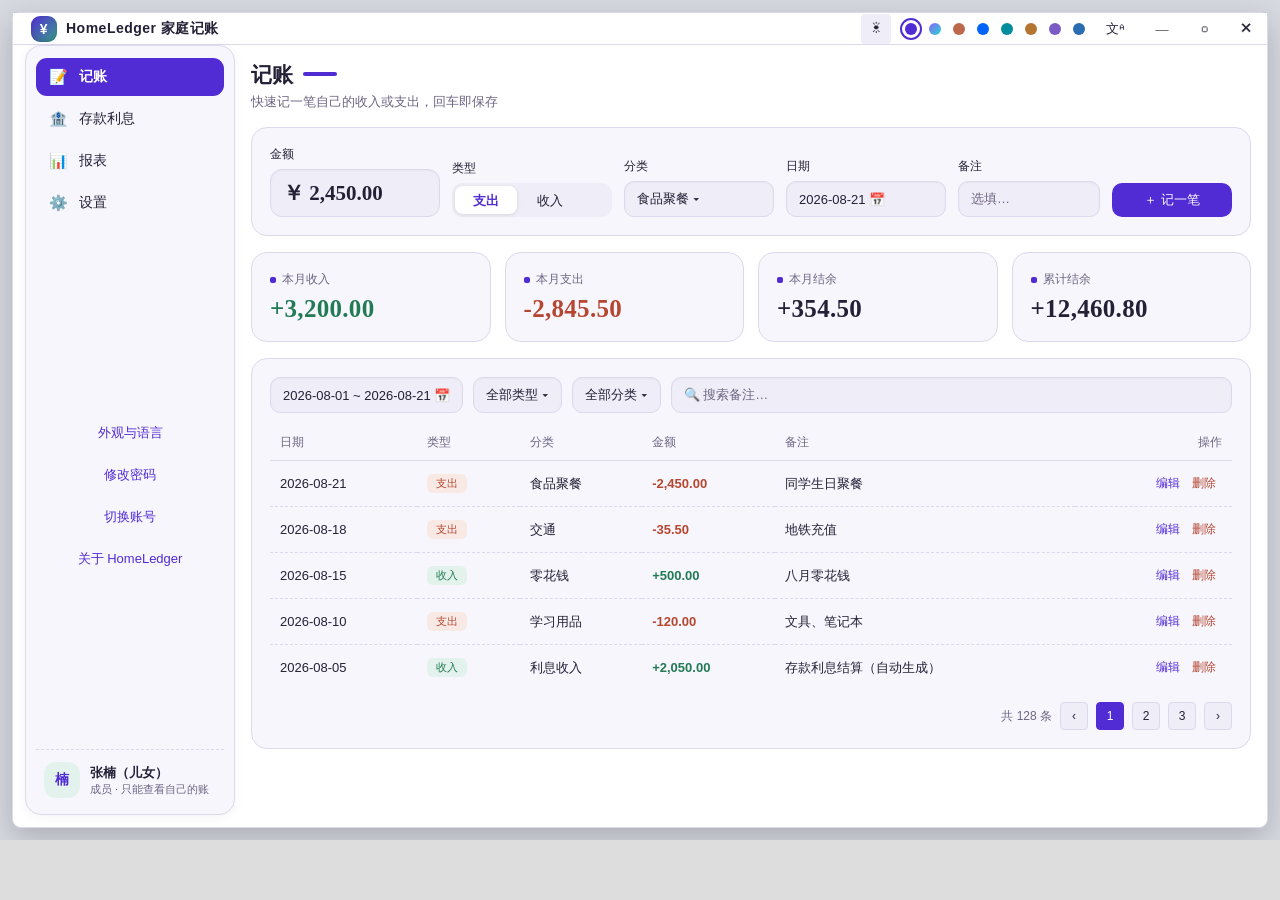
==== commit 00fb7382: "fix: 对齐原型固定色卡并补齐窗口状态操作" ====
--- a/design/index.html
+++ b/design/index.html
@@ -1,3 +1,3 @@
-<!doctype html><html lang="zh-CN"><head><meta charset="utf-8"><meta name="viewport" content="width=device-width, initial-scale=1"><title>HomeLedger · 完整交互原型</title><style>html,body{margin:0;background:#ddd;font-family:Segoe UI,Microsoft YaHei,sans-serif}iframe{width:1280px;height:840px;border:0;display:block;margin:0 auto}.prototype-switch{position:fixed;right:105px;top:2px;z-index:100;border:1px solid #ccc;border-radius:5px;background:#fff;padding:2px;font-size:11px;max-width:160px;opacity:0;pointer-events:none}.prototype-switch:focus{opacity:1;pointer-events:auto}</style></head><body><select class="prototype-switch" id="prototype-page" aria-label="原型页面"><option value="login.html">登录</option><option value="member-ledger.html">成员 · 记账</option><option value="member-deposits.html">成员 · 存款</option><option value="member-report.html">成员 · 报表</option><option value="admin-overview.html">管理员 · 总览</option><option value="admin-details.html">管理员 · 明细</option><option value="admin-members.html">管理员 · 成员</option><option value="admin-backup.html">管理员 · 备份</option><option value="settings.html">外观与语言</option><option value="about.html">关于与更新</option></select><iframe title="HomeLedger 交互原型"></iframe><script>const pages={"about.html":"\u003c!DOCTYPE html>\r\n\u003chtml lang=\"zh-CN\" data-page=\"about.html\">\u003chead>\u003cmeta charset=\"UTF-8\">\u003ctitle>HomeLedger · 关于 HomeLedger\u003c/title>\u003cstyle>/* HomeLedger「玉账」原型共享样式 — 玉绿 × 暖金 × 米白纸感 */\r\n* { margin: 0; padding: 0; box-sizing: border-box; }\r\n\r\n:root {\r\n  --jade: #147d64;          /* 玉绿主色 */\r\n  --jade-deep: #0c5a48;\r\n  --jade-soft: #e3f2ec;\r\n  --gold: #d9a441;          /* 暖金点缀 */\r\n  --gold-soft: #f9efdb;\r\n  --bg: #f7f5f0;            /* 米白纸感 */\r\n  --card: #ffffff;\r\n  --border: #e9e5dc;\r\n  --text: #2b2f2c;\r\n  --text-2: #5a6058;\r\n  --text-3: #99a096;\r\n  --ink-red: #c4553d;       /* 赭红 · 支出 */\r\n  --ink-green: #2f9e6e;     /* 竹绿 · 收入 */\r\n  --sidebar-w: 208px;\r\n  --radius-win: 16px;\r\n  --radius-card: 16px;\r\n  --shadow-card: 0 2px 10px rgba(60, 72, 60, .06);\r\n  --shadow-win: 0 24px 80px rgba(40, 60, 50, .25);\r\n  --num-font: Georgia, \"Times New Roman\", \"Microsoft YaHei\", serif;\r\n}\r\n\r\nbody {\r\n  font-family: \"Segoe UI\", \"Microsoft YaHei\", sans-serif;\r\n  background: linear-gradient(150deg, #eef2ea 0%, #f7f5f0 40%, #f3efe6 100%);\r\n  color: var(--text);\r\n  width: 1280px; height: 840px;\r\n  overflow: hidden;\r\n  display: flex; flex-direction: column;\r\n  margin: 24px auto;\r\n  border-radius: var(--radius-win);\r\n  box-shadow: var(--shadow-win), 0 0 0 1px rgba(40,60,50,.08);\r\n}\r\n\r\n/* ── 窗体：圆角 + 细描边，标题栏融入 ── */\r\n.titlebar {\r\n  height: 46px;\r\n  background: linear-gradient(90deg, rgba(20,125,100,.06), rgba(217,164,65,.05));\r\n  display: flex; align-items: center;\r\n  padding: 0 16px; gap: 10px;\r\n  font-size: 13px; color: var(--text-2);\r\n}\r\n.titlebar .logo { display: flex; align-items: center; gap: 9px; font-weight: 600; color: var(--text); font-size: 14px; letter-spacing: .5px; }\r\n.titlebar .logo .icon {\r\n  width: 26px; height: 26px; border-radius: 9px;\r\n  background: linear-gradient(135deg, var(--jade), #3aa08a);\r\n  color: #fff; display: flex; align-items: center; justify-content: center;\r\n  font-size: 14px; box-shadow: inset 0 -2px 4px rgba(0,0,0,.15);\r\n}\r\n.titlebar .spacer { flex: 1; }\r\n.titlebar .wbtn {\r\n  width: 30px; height: 26px; border-radius: 7px;\r\n  display: flex; align-items: center; justify-content: center;\r\n  font-size: 11px; color: var(--text-3);\r\n}\r\n.titlebar .wbtn:hover { background: rgba(0,0,0,.06); color: var(--text-2); }\r\n.titlebar .wbtn.close:hover { background: var(--ink-red); color: #fff; }\r\n\r\n.body { flex: 1; display: flex; min-height: 0; }\r\n\r\n/* ── 侧边导航：纸面浮层，胶囊项 ── */\r\n.sidebar {\r\n  width: var(--sidebar-w);\r\n  margin: 0 10px 12px 12px;\r\n  background: var(--card);\r\n  border: 1px solid var(--border);\r\n  border-radius: var(--radius-card);\r\n  box-shadow: var(--shadow-card);\r\n  padding: 14px 10px 10px;\r\n  display: flex; flex-direction: column; gap: 4px;\r\n}\r\n.nav-item {\r\n  display: flex; align-items: center; gap: 11px;\r\n  padding: 10px 13px; border-radius: 11px;\r\n  font-size: 14px; color: var(--text-2); cursor: default;\r\n  transition: all .15s;\r\n}\r\n.nav-item .ico { width: 19px; text-align: center; font-size: 15px; }\r\n.nav-item:hover { background: #f3f1ea; }\r\n.nav-item.active {\r\n  background: linear-gradient(135deg, var(--jade), #1d9379);\r\n  color: #fff; font-weight: 600;\r\n  box-shadow: 0 4px 12px rgba(20,125,100,.3);\r\n}\r\n.sidebar .user {\r\n  margin-top: auto;\r\n  border-top: 1px dashed var(--border);\r\n  padding: 12px 8px 4px;\r\n  display: flex; align-items: center; gap: 10px;\r\n}\r\n.avatar {\r\n  width: 36px; height: 36px; border-radius: 12px;\r\n  background: var(--jade-soft); color: var(--jade-deep);\r\n  display: flex; align-items: center; justify-content: center;\r\n  font-weight: 700; font-size: 14px;\r\n}\r\n.user .name { font-size: 13px; font-weight: 600; }\r\n.user .role { font-size: 11px; color: var(--text-3); }\r\n\r\n/* ── 主区域 ── */\r\n.main { flex: 1; padding: 18px 24px 20px 8px; overflow: auto; min-width: 0; }\r\n.page-title { font-size: 21px; font-weight: 700; margin-bottom: 4px; }\r\n.page-title::after {\r\n  content: \"\"; display: inline-block; width: 34px; height: 4px;\r\n  border-radius: 2px; margin-left: 10px; vertical-align: 6px;\r\n  background: linear-gradient(90deg, var(--gold), transparent);\r\n}\r\n.page-sub { font-size: 13px; color: var(--text-3); margin-bottom: 16px; }\r\n\r\n/* ── 卡片 ── */\r\n.card {\r\n  background: var(--card); border: 1px solid var(--border);\r\n  border-radius: var(--radius-card);\r\n  box-shadow: var(--shadow-card);\r\n  padding: 18px;\r\n}\r\n.card h3 { font-size: 14px; font-weight: 600; margin-bottom: 12px; }\r\n.grid { display: grid; gap: 14px; }\r\n.cols-4 { grid-template-columns: repeat(4, 1fr); }\r\n.cols-3 { grid-template-columns: repeat(3, 1fr); }\r\n.cols-2 { grid-template-columns: 1fr 1fr; }\r\n\r\n.stat .label { font-size: 12px; color: var(--text-3); margin-bottom: 7px; display: flex; align-items: center; gap: 6px; }\r\n.stat .label::before { content: \"\"; width: 6px; height: 6px; border-radius: 2px; background: var(--gold); }\r\n.stat .value { font-size: 25px; font-weight: 700; font-family: var(--num-font); font-variant-numeric: tabular-nums; letter-spacing: .3px; }\r\n.stat .value.income { color: var(--ink-green); }\r\n.stat .value.expense { color: var(--ink-red); }\r\n.stat .value.rate { color: var(--jade); }\r\n\r\n/* ── 表单控件 ── */\r\n.btn {\r\n  display: inline-flex; align-items: center; justify-content: center; gap: 6px;\r\n  padding: 8px 18px; border-radius: 10px; border: 1px solid var(--border);\r\n  background: #fff; color: var(--text-2); font-size: 13px; cursor: default;\r\n}\r\n.btn:hover { border-color: var(--jade); color: var(--jade); }\r\n.btn.primary {\r\n  background: linear-gradient(135deg, var(--jade), #1d9379);\r\n  border: none; color: #fff; font-weight: 500;\r\n  box-shadow: 0 4px 12px rgba(20,125,100,.28);\r\n}\r\n.btn.danger { color: var(--ink-red); }\r\n.btn.danger:hover { border-color: var(--ink-red); }\r\n.btn.sm { padding: 4px 11px; font-size: 12px; }\r\n.btn.link { border: none; background: none; color: var(--jade); padding: 4px 6px; }\r\n\r\n.input, .select {\r\n  height: 36px; padding: 0 12px; border: 1px solid var(--border);\r\n  border-radius: 10px; background: #fff; font-size: 13px; color: var(--text);\r\n  display: inline-flex; align-items: center; min-width: 120px;\r\n  box-shadow: inset 0 1px 2px rgba(60,72,60,.04);\r\n}\r\n.input:focus, .select:focus { outline: none; border-color: var(--jade); box-shadow: 0 0 0 3px rgba(20,125,100,.15); }\r\n.field { display: flex; flex-direction: column; gap: 6px; }\r\n.field > label { font-size: 12px; color: var(--text-2); }\r\n.input.big {\r\n  height: 48px; font-size: 21px; font-weight: 700;\r\n  font-family: var(--num-font);\r\n  border-radius: 12px;\r\n}\r\n\r\n.seg { display: inline-flex; background: #efede6; border-radius: 11px; padding: 3px; gap: 2px; }\r\n.seg span { padding: 6px 18px; font-size: 13px; color: var(--text-2); border-radius: 8px; }\r\n.seg span.on { background: #fff; color: var(--jade-deep); font-weight: 600; box-shadow: 0 1px 4px rgba(60,72,60,.12); }\r\n\r\n/* ── 表格 ── */\r\ntable { width: 100%; border-collapse: collapse; font-size: 13px; }\r\nth {\r\n  text-align: left; padding: 9px 10px; color: var(--text-3);\r\n  font-weight: 500; font-size: 12px; border-bottom: 1px solid var(--border);\r\n}\r\ntd { padding: 10px 10px; border-bottom: 1px dashed #eeeadf; font-variant-numeric: tabular-nums; }\r\ntr:last-child td { border-bottom: none; }\r\ntr:hover td { background: #f8f7f2; }\r\ntd.amount-in { color: var(--ink-green); font-weight: 600; }\r\ntd.amount-out { color: var(--ink-red); font-weight: 600; }\r\n\r\n.tag {\r\n  display: inline-flex; align-items: center;\r\n  padding: 2px 9px; border-radius: 6px; font-size: 11px; font-weight: 500;\r\n}\r\n.tag.green { background: var(--jade-soft); color: var(--ink-green); }\r\n.tag.red { background: #f9e9e4; color: var(--ink-red); }\r\n.tag.blue { background: var(--jade-soft); color: var(--jade-deep); }\r\n.tag.gray { background: #f0eee8; color: var(--text-3); }\r\n.tag.orange { background: var(--gold-soft); color: #a97822; }\r\n\r\n/* ── 图表（纯 CSS 示意） ── */\r\n.chart-bars { display: flex; align-items: flex-end; gap: 14px; height: 180px; padding: 8px 4px 0; }\r\n.chart-bars .bar-g { flex: 1; display: flex; flex-direction: column; justify-content: flex-end; gap: 3px; height: 100%; }\r\n.chart-bars .m { text-align: center; font-size: 11px; color: var(--text-3); padding-top: 5px; }\r\n.bar { border-radius: 5px 5px 2px 2px; }\r\n.bar.in { background: linear-gradient(180deg, #35ab7d, var(--ink-green)); }\r\n.bar.out { background: linear-gradient(180deg, #d97a63, var(--ink-red)); opacity: .8; }\r\n\r\n.chart-legend { display: flex; gap: 16px; font-size: 12px; color: var(--text-2); margin-top: 10px; }\r\n.chart-legend i { display: inline-block; width: 10px; height: 10px; border-radius: 3px; margin-right: 5px; }\r\n\r\n.donut {\r\n  width: 150px; height: 150px; border-radius: 50%;\r\n  background: conic-gradient(var(--jade) 0 40%, var(--gold) 40% 62%, var(--ink-green) 62% 80%, var(--ink-red) 80% 92%, #b9bdb4 92% 100%);\r\n  position: relative; margin: 8px auto;\r\n  box-shadow: inset 0 0 0 1px rgba(0,0,0,.04);\r\n}\r\n.donut::after { content: \"\"; position: absolute; inset: 36px; background: #fff; border-radius: 50%; box-shadow: 0 1px 4px rgba(0,0,0,.06); }\r\n.legend-list { font-size: 12px; color: var(--text-2); }\r\n.legend-list li { display: flex; align-items: center; gap: 8px; padding: 5px 0; list-style: none; }\r\n.legend-list b { margin-left: auto; font-variant-numeric: tabular-nums; font-weight: 600; }\r\n\r\n/* ── 弹窗 ── */\r\n.overlay {\r\n  position: absolute; inset: 0; background: rgba(43,47,44,.4);\r\n  backdrop-filter: blur(2px);\r\n  display: flex; align-items: center; justify-content: center; z-index: 10;\r\n  border-radius: 0 0 var(--radius-win) var(--radius-win);\r\n}\r\n.modal {\r\n  background: #fff; border-radius: 18px; width: 460px;\r\n  box-shadow: 0 20px 60px rgba(20,50,40,.3); overflow: hidden;\r\n  border: 1px solid var(--border);\r\n}\r\n.modal .m-head { padding: 18px 22px; font-size: 15px; font-weight: 700; border-bottom: 1px solid var(--border); display: flex; }\r\n.modal .m-head .x { margin-left: auto; color: var(--text-3); font-weight: 400; }\r\n.modal .m-body { padding: 20px 22px; display: flex; flex-direction: column; gap: 14px; }\r\n.modal .m-foot { padding: 13px 22px; border-top: 1px solid var(--border); display: flex; justify-content: flex-end; gap: 10px; }\r\n.modal p.tip { font-size: 13px; color: var(--text-2); line-height: 1.7; }\r\n.modal .kv { display: flex; justify-content: space-between; font-size: 13px; padding: 4px 0; }\r\n.modal .kv b { font-variant-numeric: tabular-nums; }\r\n\r\n/* ── 其他 ── */\r\n.chip-row { display: flex; gap: 8px; flex-wrap: wrap; align-items: center; }\r\n.chip {\r\n  padding: 5px 14px; border-radius: 18px; font-size: 12px;\r\n  background: #fff; border: 1px solid var(--border); color: var(--text-2);\r\n}\r\n.chip.on { background: var(--jade-soft); border-color: var(--jade); color: var(--jade-deep); font-weight: 500; }\r\n.toolbar { display: flex; gap: 10px; align-items: center; flex-wrap: wrap; }\r\n.toolbar .grow { flex: 1; }\r\n.divider { height: 1px; background: var(--border); margin: 14px 0; }\r\n.muted { color: var(--text-3); font-size: 12px; }\r\n\u003c/style>\u003cstyle>/* 产品原型与共享 Studio 八色三态对齐，保留原卡片和表格结构。 */\r\nbody { margin:0; border-radius:0; box-shadow:none; background:var(--bg); border:1px solid var(--border); }\r\n.titlebar { height:32px; min-height:32px; background:var(--bg); }\r\n.titlebar .logo { color:var(--text); font-size:14px; }\r\n.sidebar { width:210px; min-width:210px; margin:0 0 12px 12px; background:var(--card); padding:12px 10px; }\r\n.main { padding:16px; }\r\n.card { background:var(--card); border-color:var(--border); box-shadow:none; }\r\n.page-title { font-size:21px; }\r\n.page-title::after { background:var(--jade); }\r\n.page-sub { margin-bottom:16px; }\r\n.nav-item.active,.btn.primary { background:var(--jade); box-shadow:none; }\r\n.nav-item:hover { background:var(--raised); }\r\n.nav-item { text-decoration:none; }\r\n.input,.select,.btn,.seg,.tag.gray,.pager .pg { background:var(--raised); border-color:var(--border); color:var(--text); }\r\n.input,.select { min-width:0; }\r\n.seg .on { background:var(--card); color:var(--jade); }\r\n.quick { grid-template-columns:170px 160px 150px 160px minmax(80px,1fr) 120px; gap:12px; }\r\n.toolbar { flex-wrap:wrap; gap:10px; }\r\n.user { margin-top:auto; }\r\n.user .role { white-space:normal; }\r\n.product-actions { margin-top:auto; display:flex; flex-direction:column; gap:8px; padding-top:20px; }\r\n.product-actions .btn { border:none; background:transparent; color:var(--jade); text-align:center; justify-content:center; }\r\n.overlay { display:none; position:absolute; inset:32px 0 0; z-index:20; background:rgba(10,10,20,.38); align-items:center; justify-content:center; }\r\n.overlay.open { display:flex; }\r\n.modal { width:620px; max-height:760px; overflow:auto; background:var(--bg); color:var(--text); border:1px solid var(--border); border-radius:12px; box-shadow:0 20px 70px #0004; }\r\n.modal .m-head,.modal .m-foot { background:var(--bg); border-color:var(--border); }\r\n.modal .m-body { padding:24px; }\r\n.m-head .x { cursor:pointer; }\r\n.about-heading { display:flex; align-items:center; gap:14px; margin-bottom:20px; }\r\n.about-heading img { width:44px; height:44px; }\r\n.about-heading h2 { font-size:22px; margin-bottom:5px; }\r\n.about-info { display:grid; grid-template-columns:100px 1fr; gap:12px 20px; font-size:13px; }\r\n.about-info dt { color:var(--text-3); }\r\n.about-info dd { margin:0; overflow-wrap:anywhere; }\r\n.update-row { display:flex; align-items:center; gap:16px; justify-content:space-between; }\r\n.update-row p { font-size:12px; color:var(--text-3); margin-top:5px; }\r\n.update-status { margin-top:12px; font-size:13px; }\r\n.update-progress { width:100%; accent-color:var(--jade); margin-top:10px; }\r\n.settings-grid { display:grid; grid-template-columns:120px 1fr; align-items:center; gap:16px; }\r\n.settings-grid select { padding:10px; color:var(--text); background:var(--raised); border:1px solid var(--border); border-radius:8px; }\r\n.btn { cursor:pointer; }\r\n.input[contenteditable] { cursor:text; }\r\n.input[data-placeholder]:empty::before { content:attr(data-placeholder);color:var(--text-3);pointer-events:none; }\r\n.prototype-field { display:flex;flex-direction:column;gap:6px;margin-bottom:16px;font-size:13px; }\r\n.prototype-field input { width:100%;padding:10px;border:1px solid var(--border);border-radius:8px;background:var(--raised);color:var(--text); }\r\n.prototype-toast { position:absolute; bottom:20px; right:20px; padding:12px 18px; background:var(--card); border:1px solid var(--border); border-radius:10px; font-size:13px; z-index:50; }\r\n.login-wrap { background:var(--bg) !important; }\r\n.login-card { background:var(--card) !important; border-color:var(--border) !important; }\r\ninput { accent-color:var(--jade); }\r\nth,td { border-color:var(--border); }\r\ntr:hover td { background:var(--raised); }\r\n\r\n/* 单独复制的每一页都保留可见桌面外框。 */\r\nhtml{background:#d6d9e0}\r\nbody{width:calc(100vw - 24px);height:calc(100vh - 24px);margin:12px;border-radius:9px;box-shadow:0 10px 30px #0003;position:relative}\r\nbody.maximized{width:100vw;height:100vh;margin:0;border-radius:0}\r\n.titlebar{padding-right:0;border-bottom:1px solid var(--border);gap:0;flex:none}\r\n.titlebar .logo{margin-left:2px}.titlebar .wbtn{width:42px;height:31px;border:none;border-radius:0;padding:0;background:transparent;font:13px Segoe UI;color:var(--text-2);cursor:pointer}\r\n.titlebar .wbtn:focus-visible{outline:2px solid var(--jade);outline-offset:-2px}\r\n.titlebar>.btn{margin-right:10px}\r\n\r\n.studio-title-controls{display:flex;align-items:center;gap:8px;height:31px;margin:0 8px;flex:none}.studio-title-controls button{height:30px;min-width:0;padding:0;background:transparent;border:0;border-radius:4px;cursor:pointer;color:var(--text);font:15px Segoe UI}#title-mode{width:30px;background:var(--raised)}.title-palettes{display:flex}.title-palettes button{width:24px;display:flex;align-items:center;justify-content:center}.title-palettes i{width:12px;height:12px;border-radius:50%}.title-palettes [aria-pressed=true] i{outline:2px solid var(--jade);outline-offset:3px}#title-language{position:relative}#title-language summary{list-style:none;height:30px;width:34px;cursor:pointer;display:flex;align-items:center;justify-content:center;font-size:13px}#title-language>div{position:absolute;right:0;top:32px;background:var(--bg);border:1px solid var(--border);border-radius:6px;padding:5px;min-width:150px;z-index:30;box-shadow:0 8px 22px #0003}#title-language>div button{display:block;width:100%;text-align:left;padding:5px 10px;font-size:12px}#title-language [aria-checked=true]{background:var(--raised);color:var(--jade)}\r\n\u003c/style>\r\n\u003c/head>\u003cbody>\u003cdiv class=\"titlebar\">\u003cdiv class=\"logo\">\u003cdiv class=\"icon\">¥\u003c/div>HomeLedger 家庭记账\u003c/div>\u003cdiv class=\"spacer\">\u003c/div>\u003cdiv class=\"wbtn\">—\u003c/div>\u003cdiv class=\"wbtn\">▢\u003c/div>\u003cdiv class=\"wbtn close\">✕\u003c/div>\u003c/div>\u003cdiv class=\"body\">\u003caside class=\"sidebar\">\u003ca class=\"nav-item\" href=\"member-ledger.html\">\u003cspan class=\"ico\">📝\u003c/span>记账\u003c/a>\u003ca class=\"nav-item\" href=\"member-deposits.html\">\u003cspan class=\"ico\">🏦\u003c/span>存款利息\u003c/a>\u003ca class=\"nav-item\" href=\"member-report.html\">\u003cspan class=\"ico\">📊\u003c/span>我的报表\u003c/a>\u003cdiv class=\"user\">\u003cdiv class=\"avatar\">A\u003c/div>\u003cdiv>\u003cdiv class=\"name\">Alex\u003c/div>\u003cdiv class=\"role\">管理员\u003c/div>\u003c/div>\u003c/div>\u003c/aside>\u003cmain class=\"main\">\u003cdiv class=\"page-title\">关于 HomeLedger\u003c/div>\u003cdiv class=\"card\">\u003cp data-key=\"AboutDescription\">\u003c/p>\u003cbutton class=\"btn primary\" data-action=\"about\" data-key=\"AboutTitle\">\u003c/button>\u003c/div>\u003c/main>\u003c/div>\u003cscript>// 原型使用业务资源和共享主题令牌的快照；不依赖网络。\r\nwindow.homeLedgerResources={\"zh-CN\":{\"language\":\"简体中文\",\"cultureName\":\"zh-CN\",\"description\":\"简体中文\",\"HomeLedger.Income\":\"收入\",\"HomeLedger.Expense\":\"支出\",\"HomeLedger.NoData\":\"暂无数据\",\"HomeLedger.Uncategorized\":\"未分类\",\"HomeLedger.MemberNumber\":\"成员 {0}\",\"HomeLedger.DetailsSummary\":\"共 {0} 条 · 收入 {1:0.00} · 支出 {2:0.00} · 结余 {3:0.00}\",\"HomeLedger.DetailsCsvHeader\":\"成员,日期,类型,分类,金额,备注\",\"HomeLedger.DetailsExported\":\"已导出当前明细\",\"HomeLedger.ExportFailed\":\"导出失败：\",\"HomeLedger.AllMembers\":\"全部成员\",\"HomeLedger.AllCategories\":\"全部分类\",\"HomeLedger.Administrator\":\"管理员\",\"HomeLedger.Member\":\"成员\",\"HomeLedger.Enable\":\"启用\",\"HomeLedger.Disabled\":\"已停用\",\"HomeLedger.Disable\":\"停用\",\"HomeLedger.AdministratorRole\":\"管理员 · 只管理不记账\",\"HomeLedger.MemberRole\":\"成员 · 只能查看自己的账\",\"HomeLedger.AvatarFallback\":\"家\",\"HomeLedger.NavigationLedger\":\"📝 记账\",\"HomeLedger.NavigationDeposits\":\"🏦 存款利息\",\"HomeLedger.NavigationReports\":\"📊 我的报表\",\"HomeLedger.NavigationOverview\":\"🏠 全家总览\",\"HomeLedger.NavigationDetails\":\"🔎 明细查询\",\"HomeLedger.NavigationMembers\":\"👥 成员管理\",\"HomeLedger.NavigationBackup\":\"🗄️ 数据备份\",\"HomeLedger.ClosedOn\":\"已结清（{0:yyyy-MM-dd}）\",\"HomeLedger.Closed\":\"已结清\",\"HomeLedger.Accruing\":\"计息中\",\"HomeLedger.CreatedByPrefix\":\"操作人：\",\"HomeLedger.RecordsSuffix\":\" 笔\",\"HomeLedger.LedgerRangeSummary\":\"区间收入 {0:0.00} · 支出 {1:0.00} · 结余 {2:0.00}，共 {3} 条\",\"HomeLedger.LedgerCountSummary\":\"共 {0} 条（选择日期区间可查看汇总）\",\"HomeLedger.PositiveAmountRequired\":\"请输入大于 0 的金额\",\"HomeLedger.TransactionSaved\":\"已保存一笔记录\",\"HomeLedger.AppTitle\":\"HomeLedger 家庭记账\",\"HomeLedger.FamilyLedger\":\"家庭记账\",\"HomeLedger.Tagline\":\"HomeLedger · 记录一家人的收入与支出\",\"HomeLedger.FirstLoginHint\":\"首次登录或被重置密码后，需先设置新密码。\",\"HomeLedger.Username\":\"用户名\",\"HomeLedger.Password\":\"密码\",\"HomeLedger.Login\":\"登 录\",\"HomeLedger.LocalDataHint\":\"数据保存在本机 · 家庭内部使用\",\"HomeLedger.UsernameRequired\":\"请输入用户名\",\"HomeLedger.PasswordRequired\":\"请输入密码\",\"HomeLedger.LoginFailed\":\"用户名或密码错误，或账号已停用\",\"HomeLedger.PasswordChangeRequired\":\"请先完成密码修改\",\"HomeLedger.ChangePassword\":\"修改密码\",\"HomeLedger.SwitchAccount\":\"切换账号\",\"HomeLedger.LogoutHint\":\"退出当前账号并返回登录页\",\"HomeLedger.UpdateCheck\":\"检查更新\",\"HomeLedger.UpdateCheckHint\":\"检查 GitHub Releases 是否有新版本\",\"HomeLedger.NotSignedIn\":\"未登录\",\"HomeLedger.Checking\":\"检查中…\",\"HomeLedger.CheckFailed\":\"检查失败：{0}\",\"HomeLedger.ReleaseOpened\":\"发现新版本 {0}，已打开发布页\",\"HomeLedger.CurrentVersion\":\"已是最新版本\",\"HomeLedger.CheckException\":\"检查失败：{0}\",\"HomeLedger.DialogHostUnavailable\":\"当前页面尚未附加到主窗口，无法打开对话框。\",\"HomeLedger.NewPassword\":\"新密码\",\"HomeLedger.ConfirmPassword\":\"确认新密码\",\"HomeLedger.Cancel\":\"取消\",\"HomeLedger.ConfirmChange\":\"确认修改\",\"HomeLedger.PasswordTooShort\":\"密码长度至少 6 位\",\"HomeLedger.PasswordMismatch\":\"两次输入的密码不一致\",\"HomeLedger.CreateMember\":\"新建成员账号\",\"HomeLedger.UsernameHint\":\"用户名（登录用，字母数字）\",\"HomeLedger.DisplayNameHint\":\"显示名（如：爸爸、大女儿）\",\"HomeLedger.InitialPasswordHint\":\"初始密码（成员首次登录需改密）\",\"HomeLedger.Create\":\"创建\",\"HomeLedger.UsernameInvalid\":\"用户名至少 2 位，仅限字母数字\",\"HomeLedger.DisplayNameRequired\":\"请输入显示名\",\"HomeLedger.InitialPasswordTooShort\":\"初始密码至少 6 位\",\"HomeLedger.UsernameExists\":\"用户名已存在\",\"HomeLedger.AddDeposit\":\"存入存款\",\"HomeLedger.DepositHint\":\"存在父母处的钱，单利按日计息\",\"HomeLedger.Amount\":\"金额\",\"HomeLedger.AnnualRateHint\":\"年利率（百分数，默认 10 表示 10%，每笔可单独设置）\",\"HomeLedger.DepositDate\":\"存入日期（起息日）\",\"HomeLedger.Note\":\"备注\",\"HomeLedger.Optional\":\"选填…\",\"HomeLedger.Deposit\":\"存入\",\"HomeLedger.AmountInvalid\":\"请输入正确的金额\",\"HomeLedger.RateInvalid\":\"年利率需在 0 ~ 100 之间（百分数，如 10 表示 10%）\",\"HomeLedger.SettleTitle\":\"结算利息（结转本金）\",\"HomeLedger.SettleConfirmTitle\":\"确认结算利息（结转本金）\",\"HomeLedger.SettleHint\":\"应计利息将结转为新的存款本金并重新起息（复利）。\",\"HomeLedger.SettlementDate\":\"结算日\",\"HomeLedger.ConfirmSettlement\":\"确认结算\",\"HomeLedger.SettleInterest\":\"结算利息\",\"HomeLedger.SettlementItem\":\"存入 {0:0.00} · {1:0.##}% · 起息 {2:yyyy-MM-dd} → 利息 {3:0.00}\",\"HomeLedger.SettlementTotal\":\"合计结转利息：{0:0.00}\",\"HomeLedger.AddTransaction\":\"记一笔\",\"HomeLedger.Date\":\"日期\",\"HomeLedger.Category\":\"分类\",\"HomeLedger.Save\":\"保存\",\"HomeLedger.EditTransaction\":\"编辑记录\",\"HomeLedger.CategoryRequired\":\"请选择分类\",\"HomeLedger.WithdrawDeposit\":\"支取存款\",\"HomeLedger.WithdrawalAmount\":\"支取金额\",\"HomeLedger.WithdrawalDate\":\"支取日期\",\"HomeLedger.PartialWithdrawalHint\":\"部分支取时，剩余本息将按原利率生成新存款继续计息\",\"HomeLedger.Withdraw\":\"支取\",\"HomeLedger.WithdrawalDetails\":\"存款 {0:0.00}（{1:0.##}%，起息 {2:yyyy-MM-dd}），\",\"HomeLedger.WithdrawalTotals\":\"应计利息 {0:0.00}，本息合计 {1:0.00}\",\"HomeLedger.WithdrawalMaximum\":\"最多可支取：{0:0.00}\",\"HomeLedger.WithdrawalInvalid\":\"请输入正确的支取金额\",\"HomeLedger.DataBackup\":\"数据备份\",\"HomeLedger.BackupDescription\":\"一键复制数据库文件到指定目录（带时间戳副本）\",\"HomeLedger.DatabaseLocation\":\"数据库位置\",\"HomeLedger.BackupDatabase\":\"🗄️ 备份数据库到…\",\"HomeLedger.FolderPickerUnavailable\":\"无法打开目录选择窗口，请稍后重试\",\"HomeLedger.ChooseBackupFolder\":\"选择备份目录\",\"HomeLedger.FolderPickerFailed\":\"打开目录选择窗口失败：\",\"HomeLedger.LocalBackupRequired\":\"请选择本机磁盘目录后再备份\",\"HomeLedger.BackupSucceeded\":\"备份成功：\",\"HomeLedger.BackupFailed\":\"备份失败：\",\"HomeLedger.TransactionDetails\":\"明细查询\",\"HomeLedger.DetailsDescription\":\"按成员、日期、类型、分类和备注关键词查看全家收支明细\",\"HomeLedger.AllTypes\":\"全部类型\",\"HomeLedger.SearchNotesHint\":\"🔍 搜索备注关键词…\",\"HomeLedger.Filter\":\"筛选\",\"HomeLedger.ExportCurrentView\":\"导出当前视图\",\"HomeLedger.Type\":\"类型\",\"HomeLedger.SavePickerUnavailable\":\"无法打开文件保存窗口，请稍后重试\",\"HomeLedger.DetailsFileName\":\"HomeLedger-明细-{0:yyyyMMdd}\",\"HomeLedger.SavePickerFailed\":\"打开保存窗口失败：\",\"HomeLedger.LocalExportRequired\":\"请选择本机磁盘路径后再导出\",\"HomeLedger.MemberManagement\":\"成员管理\",\"HomeLedger.MembersDescription\":\"创建家庭成员账号 · 停用后不能登录但数据保留\",\"HomeLedger.AddMember\":\"＋ 新建成员账号\",\"HomeLedger.DisplayName\":\"显示名\",\"HomeLedger.Role\":\"角色\",\"HomeLedger.Status\":\"状态\",\"HomeLedger.RecordCount\":\"记录数\",\"HomeLedger.CreatedAt\":\"创建时间\",\"HomeLedger.Actions\":\"操作\",\"HomeLedger.ResetPassword\":\"重置密码\",\"HomeLedger.FamilyOverview\":\"全家总览\",\"HomeLedger.OverviewDescription\":\"管理员视角 · 全部成员（含存款利息）\",\"HomeLedger.YearIncome\":\" 本年收入\",\"HomeLedger.YearExpense\":\" 本年支出\",\"HomeLedger.YearBalance\":\" 本年结余\",\"HomeLedger.DepositTotalLabel\":\" 存款本息合计\",\"HomeLedger.Year\":\"年度\",\"HomeLedger.ExportFamilyReport\":\"导出全家报表：\",\"HomeLedger.FamilyMonthlyTrend\":\"月度收支趋势（全家）\",\"HomeLedger.FamilyCategoryShare\":\"支出分类占比（全家）\",\"HomeLedger.MemberSummaryDetails\":\"成员汇总明细\",\"HomeLedger.Balance\":\"结余\",\"HomeLedger.DepositPrincipal\":\"存款本金\",\"HomeLedger.AccruedInterest\":\"应计利息\",\"HomeLedger.PrincipalAndInterest\":\"本息合计\",\"HomeLedger.MonthSuffix\":\"月\",\"HomeLedger.FamilyFileName\":\"HomeLedger-全家-{0}\",\"HomeLedger.WholeFamily\":\"全家\",\"HomeLedger.NoFinancialData\":\"{0} 年没有可导出的财务数据\",\"HomeLedger.ExportSucceeded\":\"已导出：\",\"HomeLedger.DepositInterest\":\"存款利息\",\"HomeLedger.DepositsDescription\":\"存在父母处的钱 · 单利按日计息，结算后利息滚入本金（复利）\",\"HomeLedger.DepositPrincipalLabel\":\" 存款本金合计\",\"HomeLedger.AccruedInterestLabel\":\" 当前应计利息\",\"HomeLedger.PrincipalAndInterestLabel\":\" 本息合计\",\"HomeLedger.ActiveDepositsLabel\":\" 计息笔数\",\"HomeLedger.MyDeposits\":\"我的存款\",\"HomeLedger.NewDeposit\":\"＋ 存入\",\"HomeLedger.WithdrawAction\":\"↧ 支取\",\"HomeLedger.Principal\":\"本金\",\"HomeLedger.AnnualRate\":\"年利率\",\"HomeLedger.InterestStartDate\":\"起息日\",\"HomeLedger.InterestChain\":\"利息链\",\"HomeLedger.SettlementHistory\":\"结算历史\",\"HomeLedger.Ledger\":\"记账\",\"HomeLedger.QuickEntryDescription\":\"快速记一笔自己的收入或支出，回车即保存\",\"HomeLedger.NewTransaction\":\"＋ 记一笔\",\"HomeLedger.MonthIncome\":\" 本月收入\",\"HomeLedger.MonthExpense\":\" 本月支出\",\"HomeLedger.MonthBalance\":\" 本月结余\",\"HomeLedger.LifetimeBalance\":\" 累计结余\",\"HomeLedger.SearchNotes\":\"🔍 搜索备注…\",\"HomeLedger.SearchMembers\":\"🔍 搜索用户名/显示名…\",\"HomeLedger.Edit\":\"编辑\",\"HomeLedger.Delete\":\"删除\",\"HomeLedger.MyReports\":\"我的报表\",\"HomeLedger.Export\":\"导出：\",\"HomeLedger.ExportChartPng\":\"🖼 PNG（图表）\",\"HomeLedger.MonthlyTrend\":\"月度收支趋势\",\"HomeLedger.ExpenseCategoryShare\":\"支出分类占比\",\"HomeLedger.IncomeExpenseSummary\":\"收支汇总\",\"HomeLedger.DepositInterestSummary\":\"存款利息情况\",\"HomeLedger.ReportIncludesDeposits\":\"报表导出默认包含存款利息部分\",\"HomeLedger.TotalDepositPrincipal\":\"存款本金合计\",\"HomeLedger.UnsettledInterest\":\"当前应计利息（未结算）\",\"HomeLedger.NoChartData\":\"{0} 年没有可导出的图表数据\",\"HomeLedger.CategoryFood\":\"餐饮\",\"HomeLedger.CategoryTransport\":\"交通\",\"HomeLedger.CategoryDaily\":\"日常用品\",\"HomeLedger.CategoryHousing\":\"居住水电\",\"HomeLedger.CategoryMedical\":\"医疗\",\"HomeLedger.CategoryEducation\":\"教育\",\"HomeLedger.CategoryEntertainment\":\"娱乐\",\"HomeLedger.CategoryGifts\":\"人情往来\",\"HomeLedger.CategoryClothing\":\"服饰\",\"HomeLedger.CategoryOtherExpense\":\"其他支出\",\"HomeLedger.CategorySalary\":\"工资\",\"HomeLedger.CategoryBonus\":\"奖金\",\"HomeLedger.CategoryAllowance\":\"零花钱\",\"HomeLedger.CategoryInterest\":\"利息收入\",\"HomeLedger.CategoryInvestment\":\"投资收益\",\"HomeLedger.CategoryOtherIncome\":\"其他收入\",\"HomeLedger.CsvIncome\":\"收入,{0:0.00}\",\"HomeLedger.CsvExpense\":\"支出,{0:0.00}\",\"HomeLedger.CsvBalance\":\"结余,{0:0.00}\",\"HomeLedger.MonthlySummary\":\"月度汇总\",\"HomeLedger.MonthlyCsvHeader\":\"月份,收入,支出,结余\",\"HomeLedger.ExpenseCategories\":\"支出分类\",\"HomeLedger.CategoryCsvHeader\":\"分类,金额\",\"HomeLedger.CsvDepositPrincipal\":\"存款本金合计,{0:0.00}\",\"HomeLedger.CsvAccruedInterest\":\"当前应计利息,{0:0.00}\",\"HomeLedger.CsvDepositTotal\":\"本息合计,{0:0.00}\",\"HomeLedger.MemberSummary\":\"成员汇总\",\"HomeLedger.MemberCsvHeader\":\"成员,收入,支出,结余,存款本金,应计利息,本息合计\",\"HomeLedger.Details\":\"明细\",\"HomeLedger.TransactionCsvHeader\":\"日期,类型,分类,金额,备注\",\"HomeLedger.ReportGenerated\":\"{0} · {1:yyyy-MM-dd} ~ {2:yyyy-MM-dd} · 生成于 {3:yyyy-MM-dd HH:mm}\",\"HomeLedger.Item\":\"项\",\"HomeLedger.CurrentAccruedInterest\":\"当前应计利息\",\"HomeLedger.PdfDepositSummary\":\"存款本金合计 ￥{0:0.00} · 当前应计利息 ￥{1:0.00} · 本息合计 ￥{2:0.00}\",\"HomeLedger.PdfPagePrefix\":\"HomeLedger 家庭记账 · 第 \",\"HomeLedger.DatabaseMissing\":\"数据库文件不存在\",\"HomeLedger.DepositPositiveRequired\":\"存款金额必须大于 0\",\"HomeLedger.WithdrawalRange\":\"支取金额需在 0 ~ {0} 之间\",\"HomeLedger.WithdrawalRemainder\":\"支取后剩余本息续存\",\"HomeLedger.InterestReinvested\":\"利息 {0:0.00} 结转本金\",\"HomeLedger.ChainDeposit\":\"存入 {0:0.##}\",\"HomeLedger.ChainWithdrawal\":\"支取 {0:0.##}（{1:MM-dd}）\",\"HomeLedger.ChainInterest\":\"结转利息 {0:0.##}（{1:MM-dd}）\",\"HomeLedger.DepositMissing\":\"存款记录不存在\",\"HomeLedger.DepositAlreadyClosed\":\"该存款已结转或支取，不能重复操作\",\"HomeLedger.TransactionPositiveRequired\":\"记账金额必须大于 0\",\"HomeLedger.CategoryMissing\":\"分类不存在\",\"HomeLedger.CategoryTypeMismatch\":\"分类类型与收支类型不匹配\",\"HomeLedger.CategoryOwnership\":\"不能使用其他成员的自定义分类\",\"HomeLedger.FamilyReport\":\"全家财务报表\",\"HomeLedger.MemberReport\":\"{0} 的财务报表\",\"HomeLedger.AboutTitle\":\"关于 HomeLedger\",\"HomeLedger.AboutDescription\":\"记录一家人的收支、存款与成长。\",\"HomeLedger.AboutUpdateHint\":\"从 HomeLedger 更新服务检查新版本，下载并校验后可安装。\",\"HomeLedger.AboutVersion\":\"版本\",\"HomeLedger.AboutPlatform\":\"开发平台\",\"HomeLedger.AboutCompileTime\":\"编译时间\",\"HomeLedger.AboutAuthor\":\"作者\",\"HomeLedger.AboutAuthorName\":\"沙漠尽头的狼\",\"HomeLedger.AboutCopyright\":\"版权\",\"HomeLedger.AboutRepository\":\"开源仓库\",\"HomeLedger.AboutClose\":\"关闭\",\"HomeLedger.AboutReleaseNotes\":\"更新说明\",\"HomeLedger.AboutChecking\":\"正在检查…\",\"HomeLedger.AboutDownloading\":\"正在下载并校验…\",\"HomeLedger.AboutInstalling\":\"正在启动安装…\",\"HomeLedger.UpdateReleasePage\":\"打开发布页\",\"HomeLedger.UpdateDownload\":\"下载更新\",\"HomeLedger.UpdateInstall\":\"安装更新\",\"HomeLedger.AboutOpenFolder\":\"打开下载目录\",\"HomeLedger.AboutCurrent\":\"当前已是最新版本。\",\"HomeLedger.AboutAvailable\":\"发现新版本 {0}。\",\"HomeLedger.AboutDownloadProgress\":\"正在下载并校验 {0}\",\"HomeLedger.AboutDownloaded\":\"安装包已下载并通过校验，可以安装。\",\"HomeLedger.AboutFailed\":\"更新失败：{0}，请重试。\",\"HomeLedger.AboutCanceled\":\"已取消，可重新检查更新。\",\"HomeLedger.AboutInstalled\":\"已打开安装包，请按系统提示完成安装。\",\"HomeLedger.AboutRetry\":\"重试\",\"HomeLedger.AppearanceTitle\":\"外观与语言\",\"HomeLedger.AppearanceMode\":\"主题模式\",\"HomeLedger.AppearancePalette\":\"主题配色\",\"HomeLedger.AppearanceLanguage\":\"界面语言\",\"HomeLedger.AppearanceSystem\":\"跟随系统\",\"HomeLedger.AppearanceLight\":\"白色\",\"HomeLedger.AppearanceDark\":\"黑色\",\"HomeLedger.AppearanceDotNet\":\".NET 品牌紫\",\"HomeLedger.AppearanceAurora\":\"AI 极光\",\"HomeLedger.AppearanceEmber\":\"余烬\",\"HomeLedger.AppearanceDefault\":\"默认\",\"HomeLedger.AppearanceAquatic\":\"水色\",\"HomeLedger.AppearanceDesert\":\"沙漠\",\"HomeLedger.AppearanceDusk\":\"黄昏\",\"HomeLedger.AppearanceNightSky\":\"夜空\",\"HomeLedger.AppearanceChinese\":\"简体中文\",\"HomeLedger.AppearanceEnglish\":\"English\",\"HomeLedger.AppearanceSaveFailed\":\"外观设置保存失败：{0}\",\"HomeLedger.PageIndicator\":\"第 {0} / {1} 页 · 共 {2} 条\",\"HomeLedger.PreviousPage\":\"上一页\",\"HomeLedger.NextPage\":\"下一页\",\"HomeLedger.SelectDeposits\":\"选择存款\",\"HomeLedger.SelectAll\":\"全选\",\"HomeLedger.ClearSelection\":\"取消全选\",\"HomeLedger.DefaultRate\":\"默认年利率\",\"HomeLedger.DefaultRateValue\":\"10% · 每笔可单独修改\",\"HomeLedger.ChartsOverview\":\"图表总览\",\"HomeLedger.MemberComparison\":\"成员收支对比（本月）\",\"HomeLedger.OpenReports\":\"报表导出\"},\"en-US\":{\"language\":\"English\",\"cultureName\":\"en-US\",\"description\":\"English\",\"HomeLedger.Income\":\"Income\",\"HomeLedger.Expense\":\"Expense\",\"HomeLedger.NoData\":\"No data yet\",\"HomeLedger.Uncategorized\":\"Uncategorized\",\"HomeLedger.MemberNumber\":\"Member {0}\",\"HomeLedger.DetailsSummary\":\"{0} records · Income {1:0.00} · Expense {2:0.00} · Balance {3:0.00}\",\"HomeLedger.DetailsCsvHeader\":\"Member,Date,Type,Category,Amount,Note\",\"HomeLedger.DetailsExported\":\"Current details exported\",\"HomeLedger.ExportFailed\":\"Export failed: \",\"HomeLedger.AllMembers\":\"All members\",\"HomeLedger.AllCategories\":\"All categories\",\"HomeLedger.Administrator\":\"Administrator\",\"HomeLedger.Member\":\"Member\",\"HomeLedger.Enable\":\"Enable\",\"HomeLedger.Disabled\":\"Disabled\",\"HomeLedger.Disable\":\"Disable\",\"HomeLedger.AdministratorRole\":\"Administrator · Family management\",\"HomeLedger.MemberRole\":\"Member · Personal ledger\",\"HomeLedger.AvatarFallback\":\"H\",\"HomeLedger.NavigationLedger\":\"📝 Ledger\",\"HomeLedger.NavigationDeposits\":\"🏦 Deposits\",\"HomeLedger.NavigationReports\":\"📊 My reports\",\"HomeLedger.NavigationOverview\":\"🏠 Family overview\",\"HomeLedger.NavigationDetails\":\"🔎 Transactions\",\"HomeLedger.NavigationMembers\":\"👥 Members\",\"HomeLedger.NavigationBackup\":\"🗄️ Backup\",\"HomeLedger.ClosedOn\":\"Closed ({0:yyyy-MM-dd})\",\"HomeLedger.Closed\":\"Closed\",\"HomeLedger.Accruing\":\"Accruing\",\"HomeLedger.CreatedByPrefix\":\"By: \",\"HomeLedger.RecordsSuffix\":\" records\",\"HomeLedger.LedgerRangeSummary\":\"Income {0:0.00} · Expense {1:0.00} · Balance {2:0.00} · {3} records\",\"HomeLedger.LedgerCountSummary\":\"{0} records (select a date range to see totals)\",\"HomeLedger.PositiveAmountRequired\":\"Enter an amount greater than zero\",\"HomeLedger.TransactionSaved\":\"Transaction saved\",\"HomeLedger.AppTitle\":\"HomeLedger · Family ledger\",\"HomeLedger.FamilyLedger\":\"Family ledger\",\"HomeLedger.Tagline\":\"HomeLedger · Track your family's income and expenses\",\"HomeLedger.FirstLoginHint\":\"Set a new password after your first login or a password reset.\",\"HomeLedger.Username\":\"Username\",\"HomeLedger.Password\":\"Password\",\"HomeLedger.Login\":\"Sign in\",\"HomeLedger.LocalDataHint\":\"Stored locally · For your household\",\"HomeLedger.UsernameRequired\":\"Enter your username\",\"HomeLedger.PasswordRequired\":\"Enter your password\",\"HomeLedger.LoginFailed\":\"Incorrect credentials, or this account is disabled\",\"HomeLedger.PasswordChangeRequired\":\"Complete the password change first\",\"HomeLedger.ChangePassword\":\"Change password\",\"HomeLedger.SwitchAccount\":\"Switch account\",\"HomeLedger.LogoutHint\":\"Sign out and return to the login page\",\"HomeLedger.UpdateCheck\":\"Check for updates\",\"HomeLedger.UpdateCheckHint\":\"Check GitHub Releases for a new version\",\"HomeLedger.NotSignedIn\":\"You are not signed in\",\"HomeLedger.Checking\":\"Checking…\",\"HomeLedger.CheckFailed\":\"Update check failed: {0}\",\"HomeLedger.ReleaseOpened\":\"Version {0} is available. Release page opened.\",\"HomeLedger.CurrentVersion\":\"You are up to date\",\"HomeLedger.CheckException\":\"Update check failed: {0}\",\"HomeLedger.DialogHostUnavailable\":\"This page has no parent window for the dialog.\",\"HomeLedger.NewPassword\":\"New password\",\"HomeLedger.ConfirmPassword\":\"Confirm new password\",\"HomeLedger.Cancel\":\"Cancel\",\"HomeLedger.ConfirmChange\":\"Change password\",\"HomeLedger.PasswordTooShort\":\"Password must contain at least six characters\",\"HomeLedger.PasswordMismatch\":\"The passwords do not match\",\"HomeLedger.CreateMember\":\"Create member account\",\"HomeLedger.UsernameHint\":\"Username (letters and numbers)\",\"HomeLedger.DisplayNameHint\":\"Display name (e.g. Dad, eldest daughter)\",\"HomeLedger.InitialPasswordHint\":\"Initial password (change required at first login)\",\"HomeLedger.Create\":\"Create\",\"HomeLedger.UsernameInvalid\":\"Use at least two letters or numbers for the username\",\"HomeLedger.DisplayNameRequired\":\"Enter a display name\",\"HomeLedger.InitialPasswordTooShort\":\"Initial password must contain at least six characters\",\"HomeLedger.UsernameExists\":\"This username already exists\",\"HomeLedger.AddDeposit\":\"Add deposit\",\"HomeLedger.DepositHint\":\"Money held by parents, earning daily simple interest\",\"HomeLedger.Amount\":\"Amount\",\"HomeLedger.AnnualRateHint\":\"Annual rate in percent (10 means 10%; set per deposit)\",\"HomeLedger.DepositDate\":\"Deposit date (interest starts)\",\"HomeLedger.Note\":\"Note\",\"HomeLedger.Optional\":\"Optional…\",\"HomeLedger.Deposit\":\"Deposit\",\"HomeLedger.AmountInvalid\":\"Enter a valid amount\",\"HomeLedger.RateInvalid\":\"Annual rate must be between 0 and 100 (10 means 10%)\",\"HomeLedger.SettleTitle\":\"Settle interest into principal\",\"HomeLedger.SettleConfirmTitle\":\"Confirm interest settlement\",\"HomeLedger.SettleHint\":\"Accrued interest becomes new principal and starts earning interest again.\",\"HomeLedger.SettlementDate\":\"Settlement date\",\"HomeLedger.ConfirmSettlement\":\"Settle interest\",\"HomeLedger.SettleInterest\":\"Settle interest\",\"HomeLedger.SettlementItem\":\"Deposit {0:0.00} · {1:0.##}% · Since {2:yyyy-MM-dd} → Interest {3:0.00}\",\"HomeLedger.SettlementTotal\":\"Interest to reinvest: {0:0.00}\",\"HomeLedger.AddTransaction\":\"Add transaction\",\"HomeLedger.Date\":\"Date\",\"HomeLedger.Category\":\"Category\",\"HomeLedger.Save\":\"Save\",\"HomeLedger.EditTransaction\":\"Edit transaction\",\"HomeLedger.CategoryRequired\":\"Select a category\",\"HomeLedger.WithdrawDeposit\":\"Withdraw deposit\",\"HomeLedger.WithdrawalAmount\":\"Withdrawal amount\",\"HomeLedger.WithdrawalDate\":\"Withdrawal date\",\"HomeLedger.PartialWithdrawalHint\":\"After a partial withdrawal, the balance earns interest at the original rate.\",\"HomeLedger.Withdraw\":\"Withdraw\",\"HomeLedger.WithdrawalDetails\":\"Deposit {0:0.00} ({1:0.##}%, since {2:yyyy-MM-dd}), \",\"HomeLedger.WithdrawalTotals\":\"accrued interest {0:0.00}, total {1:0.00}\",\"HomeLedger.WithdrawalMaximum\":\"Available to withdraw: {0:0.00}\",\"HomeLedger.WithdrawalInvalid\":\"Enter a valid withdrawal amount\",\"HomeLedger.DataBackup\":\"Data backup\",\"HomeLedger.BackupDescription\":\"Copy the database to a selected folder with a timestamp\",\"HomeLedger.DatabaseLocation\":\"Database location\",\"HomeLedger.BackupDatabase\":\"🗄️ Back up database…\",\"HomeLedger.FolderPickerUnavailable\":\"Unable to open the folder picker. Try again later.\",\"HomeLedger.ChooseBackupFolder\":\"Choose backup folder\",\"HomeLedger.FolderPickerFailed\":\"Unable to open folder picker: \",\"HomeLedger.LocalBackupRequired\":\"Choose a local folder for the backup\",\"HomeLedger.BackupSucceeded\":\"Backup saved: \",\"HomeLedger.BackupFailed\":\"Backup failed: \",\"HomeLedger.TransactionDetails\":\"Transactions\",\"HomeLedger.DetailsDescription\":\"Filter family transactions by member, date, type, category and note\",\"HomeLedger.AllTypes\":\"All types\",\"HomeLedger.SearchNotesHint\":\"🔍 Search note keywords…\",\"HomeLedger.Filter\":\"Filter\",\"HomeLedger.ExportCurrentView\":\"Export current view\",\"HomeLedger.Type\":\"Type\",\"HomeLedger.SavePickerUnavailable\":\"Unable to open the save dialog. Try again later.\",\"HomeLedger.DetailsFileName\":\"HomeLedger-transactions-{0:yyyyMMdd}\",\"HomeLedger.SavePickerFailed\":\"Unable to open save dialog: \",\"HomeLedger.LocalExportRequired\":\"Choose a local file path for the export\",\"HomeLedger.MemberManagement\":\"Members\",\"HomeLedger.MembersDescription\":\"Create household accounts · Disabling sign-in keeps their records\",\"HomeLedger.AddMember\":\"＋ Create member\",\"HomeLedger.DisplayName\":\"Display name\",\"HomeLedger.Role\":\"Role\",\"HomeLedger.Status\":\"Status\",\"HomeLedger.RecordCount\":\"Records\",\"HomeLedger.CreatedAt\":\"Created at\",\"HomeLedger.Actions\":\"Actions\",\"HomeLedger.ResetPassword\":\"Reset password\",\"HomeLedger.FamilyOverview\":\"Family overview\",\"HomeLedger.OverviewDescription\":\"Administrator view · All members, including deposit interest\",\"HomeLedger.YearIncome\":\" This year's income\",\"HomeLedger.YearExpense\":\" This year's expense\",\"HomeLedger.YearBalance\":\" This year's balance\",\"HomeLedger.DepositTotalLabel\":\" Deposit total\",\"HomeLedger.Year\":\"Year\",\"HomeLedger.ExportFamilyReport\":\"Export family report:\",\"HomeLedger.FamilyMonthlyTrend\":\"Monthly income and expenses (family)\",\"HomeLedger.FamilyCategoryShare\":\"Expense categories (family)\",\"HomeLedger.MemberSummaryDetails\":\"Member summary\",\"HomeLedger.Balance\":\"Balance\",\"HomeLedger.DepositPrincipal\":\"Deposit principal\",\"HomeLedger.AccruedInterest\":\"Accrued interest\",\"HomeLedger.PrincipalAndInterest\":\"Principal + interest\",\"HomeLedger.MonthSuffix\":\" mo\",\"HomeLedger.FamilyFileName\":\"HomeLedger-family-{0}\",\"HomeLedger.WholeFamily\":\"Whole family\",\"HomeLedger.NoFinancialData\":\"No financial data to export for {0}\",\"HomeLedger.ExportSucceeded\":\"Exported: \",\"HomeLedger.DepositInterest\":\"Deposit interest\",\"HomeLedger.DepositsDescription\":\"Money held by parents · Daily simple interest; settled interest becomes principal\",\"HomeLedger.DepositPrincipalLabel\":\" Deposit principal\",\"HomeLedger.AccruedInterestLabel\":\" Accrued interest\",\"HomeLedger.PrincipalAndInterestLabel\":\" Principal + interest\",\"HomeLedger.ActiveDepositsLabel\":\" Active deposits\",\"HomeLedger.MyDeposits\":\"My deposits\",\"HomeLedger.NewDeposit\":\"＋ Deposit\",\"HomeLedger.WithdrawAction\":\"↧ Withdraw\",\"HomeLedger.Principal\":\"Principal\",\"HomeLedger.AnnualRate\":\"Annual rate\",\"HomeLedger.InterestStartDate\":\"Interest starts\",\"HomeLedger.InterestChain\":\"Interest history\",\"HomeLedger.SettlementHistory\":\"Settlement history\",\"HomeLedger.Ledger\":\"Ledger\",\"HomeLedger.QuickEntryDescription\":\"Record your income or expense; press Enter to save\",\"HomeLedger.NewTransaction\":\"＋ Add entry\",\"HomeLedger.MonthIncome\":\" This month's income\",\"HomeLedger.MonthExpense\":\" This month's expense\",\"HomeLedger.MonthBalance\":\" This month's balance\",\"HomeLedger.LifetimeBalance\":\" All-time balance\",\"HomeLedger.SearchNotes\":\"🔍 Search notes…\",\"HomeLedger.SearchMembers\":\"🔍 Search username / display name…\",\"HomeLedger.Edit\":\"Edit\",\"HomeLedger.Delete\":\"Delete\",\"HomeLedger.MyReports\":\"My reports\",\"HomeLedger.Export\":\"Export:\",\"HomeLedger.ExportChartPng\":\"🖼 PNG (charts)\",\"HomeLedger.MonthlyTrend\":\"Monthly income and expenses\",\"HomeLedger.ExpenseCategoryShare\":\"Expense categories\",\"HomeLedger.IncomeExpenseSummary\":\"Income and expense summary\",\"HomeLedger.DepositInterestSummary\":\"Deposit interest summary\",\"HomeLedger.ReportIncludesDeposits\":\"Reports include deposit interest by default\",\"HomeLedger.TotalDepositPrincipal\":\"Total deposit principal\",\"HomeLedger.UnsettledInterest\":\"Current accrued interest (unsettled)\",\"HomeLedger.NoChartData\":\"No chart data to export for {0}\",\"HomeLedger.CategoryFood\":\"Food and dining\",\"HomeLedger.CategoryTransport\":\"Transport\",\"HomeLedger.CategoryDaily\":\"Daily essentials\",\"HomeLedger.CategoryHousing\":\"Housing and utilities\",\"HomeLedger.CategoryMedical\":\"Medical care\",\"HomeLedger.CategoryEducation\":\"Education\",\"HomeLedger.CategoryEntertainment\":\"Entertainment\",\"HomeLedger.CategoryGifts\":\"Gifts and social\",\"HomeLedger.CategoryClothing\":\"Clothing\",\"HomeLedger.CategoryOtherExpense\":\"Other expenses\",\"HomeLedger.CategorySalary\":\"Salary\",\"HomeLedger.CategoryBonus\":\"Bonus\",\"HomeLedger.CategoryAllowance\":\"Allowance\",\"HomeLedger.CategoryInterest\":\"Interest income\",\"HomeLedger.CategoryInvestment\":\"Investment returns\",\"HomeLedger.CategoryOtherIncome\":\"Other income\",\"HomeLedger.CsvIncome\":\"Income,{0:0.00}\",\"HomeLedger.CsvExpense\":\"Expense,{0:0.00}\",\"HomeLedger.CsvBalance\":\"Balance,{0:0.00}\",\"HomeLedger.MonthlySummary\":\"Monthly summary\",\"HomeLedger.MonthlyCsvHeader\":\"Month,Income,Expense,Balance\",\"HomeLedger.ExpenseCategories\":\"Expense categories\",\"HomeLedger.CategoryCsvHeader\":\"Category,Amount\",\"HomeLedger.CsvDepositPrincipal\":\"Deposit principal,{0:0.00}\",\"HomeLedger.CsvAccruedInterest\":\"Accrued interest,{0:0.00}\",\"HomeLedger.CsvDepositTotal\":\"Principal + interest,{0:0.00}\",\"HomeLedger.MemberSummary\":\"Member summary\",\"HomeLedger.MemberCsvHeader\":\"Member,Income,Expense,Balance,Deposit principal,Accrued interest,Principal + interest\",\"HomeLedger.Details\":\"Details\",\"HomeLedger.TransactionCsvHeader\":\"Date,Type,Category,Amount,Note\",\"HomeLedger.ReportGenerated\":\"{0} · {1:yyyy-MM-dd} ~ {2:yyyy-MM-dd} · Generated {3:yyyy-MM-dd HH:mm}\",\"HomeLedger.Item\":\"Item\",\"HomeLedger.CurrentAccruedInterest\":\"Current accrued interest\",\"HomeLedger.PdfDepositSummary\":\"Deposit principal ¥{0:0.00} · Accrued interest ¥{1:0.00} · Total ¥{2:0.00}\",\"HomeLedger.PdfPagePrefix\":\"HomeLedger · Page \",\"HomeLedger.DatabaseMissing\":\"The database file does not exist\",\"HomeLedger.DepositPositiveRequired\":\"Deposit amount must be greater than zero\",\"HomeLedger.WithdrawalRange\":\"Withdrawal amount must be between 0 and {0}\",\"HomeLedger.WithdrawalRemainder\":\"Remaining balance redeposited after withdrawal\",\"HomeLedger.InterestReinvested\":\"Interest {0:0.00} reinvested into principal\",\"HomeLedger.ChainDeposit\":\"Deposit {0:0.##}\",\"HomeLedger.ChainWithdrawal\":\"Withdrawal {0:0.##} ({1:MM-dd})\",\"HomeLedger.ChainInterest\":\"Interest reinvested {0:0.##} ({1:MM-dd})\",\"HomeLedger.DepositMissing\":\"The deposit does not exist\",\"HomeLedger.DepositAlreadyClosed\":\"This deposit has already been settled or withdrawn\",\"HomeLedger.TransactionPositiveRequired\":\"Transaction amount must be greater than zero\",\"HomeLedger.CategoryMissing\":\"The category does not exist\",\"HomeLedger.CategoryTypeMismatch\":\"The category does not match the transaction type\",\"HomeLedger.CategoryOwnership\":\"You cannot use another member's custom category\",\"HomeLedger.FamilyReport\":\"Family financial report\",\"HomeLedger.MemberReport\":\"{0}'s financial report\",\"HomeLedger.AboutTitle\":\"About HomeLedger\",\"HomeLedger.AboutDescription\":\"Keep your household income, expenses and deposits in one place.\",\"HomeLedger.AboutUpdateHint\":\"Check the HomeLedger update service; download, verify and install a release.\",\"HomeLedger.AboutVersion\":\"Version\",\"HomeLedger.AboutPlatform\":\"Platform\",\"HomeLedger.AboutCompileTime\":\"Build time\",\"HomeLedger.AboutAuthor\":\"Author\",\"HomeLedger.AboutAuthorName\":\"沙漠尽头的狼\",\"HomeLedger.AboutCopyright\":\"Copyright\",\"HomeLedger.AboutRepository\":\"Repository\",\"HomeLedger.AboutClose\":\"Close\",\"HomeLedger.AboutReleaseNotes\":\"Release notes\",\"HomeLedger.AboutChecking\":\"Checking…\",\"HomeLedger.AboutDownloading\":\"Downloading and verifying…\",\"HomeLedger.AboutInstalling\":\"Starting installation…\",\"HomeLedger.UpdateReleasePage\":\"Open release page\",\"HomeLedger.UpdateDownload\":\"Download update\",\"HomeLedger.UpdateInstall\":\"Install update\",\"HomeLedger.AboutOpenFolder\":\"Open download folder\",\"HomeLedger.AboutCurrent\":\"You are up to date.\",\"HomeLedger.AboutAvailable\":\"Version {0} is available.\",\"HomeLedger.AboutDownloadProgress\":\"Downloading and verifying {0}\",\"HomeLedger.AboutDownloaded\":\"The package was downloaded and verified. It is ready to install.\",\"HomeLedger.AboutFailed\":\"Update failed: {0}. Please retry.\",\"HomeLedger.AboutCanceled\":\"Canceled. You can check again.\",\"HomeLedger.AboutInstalled\":\"The package is open. Follow the system instructions to finish.\",\"HomeLedger.AboutRetry\":\"Retry\",\"HomeLedger.AppearanceTitle\":\"Appearance\",\"HomeLedger.AppearanceMode\":\"Mode\",\"HomeLedger.AppearancePalette\":\"Palette\",\"HomeLedger.AppearanceLanguage\":\"Language\",\"HomeLedger.AppearanceSystem\":\"System\",\"HomeLedger.AppearanceLight\":\"Light\",\"HomeLedger.AppearanceDark\":\"Dark\",\"HomeLedger.AppearanceDotNet\":\".NET purple\",\"HomeLedger.AppearanceAurora\":\"AI Aurora\",\"HomeLedger.AppearanceEmber\":\"Ember\",\"HomeLedger.AppearanceDefault\":\"Default\",\"HomeLedger.AppearanceAquatic\":\"Aquatic\",\"HomeLedger.AppearanceDesert\":\"Desert\",\"HomeLedger.AppearanceDusk\":\"Dusk\",\"HomeLedger.AppearanceNightSky\":\"Night sky\",\"HomeLedger.AppearanceChinese\":\"简体中文\",\"HomeLedger.AppearanceEnglish\":\"English\",\"HomeLedger.AppearanceSaveFailed\":\"Unable to save appearance settings: {0}\",\"HomeLedger.PageIndicator\":\"Page {0} / {1} · {2} records\",\"HomeLedger.PreviousPage\":\"Previous\",\"HomeLedger.NextPage\":\"Next\",\"HomeLedger.SelectDeposits\":\"Select deposits\",\"HomeLedger.SelectAll\":\"Select all\",\"HomeLedger.ClearSelection\":\"Clear selection\",\"HomeLedger.DefaultRate\":\"Default annual rate\",\"HomeLedger.DefaultRateValue\":\"10% · Change per deposit\",\"HomeLedger.ChartsOverview\":\"Charts overview\",\"HomeLedger.MemberComparison\":\"Member income and expenses (this month)\",\"HomeLedger.OpenReports\":\"Export reports\"}};\nwindow.homeLedgerPalettes={\"DotNetLight\": {\"--bg\": \"#FFFFFF\", \"--card\": \"#F7F6FC\", \"--raised\": \"#EFEDF7\", \"--border\": \"#DDD8EC\", \"--text\": \"#242036\", \"--text-2\": \"#242036\", \"--text-3\": \"#6E6684\", \"--jade\": \"#512BD4\", \"--jade-deep\": \"#512BD4\", \"--gold\": \"#512BD4\", \"--primary\": \"#512BD4\", \"--jade-soft\": \"#E3F2EC\", \"--ink-green\": \"#237B55\", \"--ink-red\": \"#B54732\", \"--danger\": \"#B54732\", \"--gold-soft\": \"#EFEDF7\"}, \"DotNetDark\": {\"--bg\": \"#12111C\", \"--card\": \"#191724\", \"--raised\": \"#211E30\", \"--border\": \"#343044\", \"--text\": \"#F3F0FC\", \"--text-2\": \"#F3F0FC\", \"--text-3\": \"#AAA5C0\", \"--jade\": \"#A78BFA\", \"--jade-deep\": \"#A78BFA\", \"--gold\": \"#A78BFA\", \"--primary\": \"#A78BFA\", \"--jade-soft\": \"#193D31\", \"--ink-green\": \"#79DDB0\", \"--ink-red\": \"#FFA48D\", \"--danger\": \"#FFA48D\", \"--gold-soft\": \"#211E30\"}, \"AuroraLight\": {\"--bg\": \"#FFFFFF\", \"--card\": \"#F7F6FC\", \"--raised\": \"#EFEDF7\", \"--border\": \"#DDD8EC\", \"--text\": \"#242036\", \"--text-2\": \"#242036\", \"--text-3\": \"#6E6684\", \"--jade\": \"#6745D6\", \"--jade-deep\": \"#6745D6\", \"--gold\": \"#6745D6\", \"--primary\": \"#6745D6\", \"--jade-soft\": \"#E3F2EC\", \"--ink-green\": \"#237B55\", \"--ink-red\": \"#B54732\", \"--danger\": \"#B54732\", \"--gold-soft\": \"#EFEDF7\"}, \"AuroraDark\": {\"--bg\": \"#101820\", \"--card\": \"#16212A\", \"--raised\": \"#20303A\", \"--border\": \"#2C3B48\", \"--text\": \"#F3F0FC\", \"--text-2\": \"#F3F0FC\", \"--text-3\": \"#AAA5C0\", \"--jade\": \"#AE96FF\", \"--jade-deep\": \"#AE96FF\", \"--gold\": \"#AE96FF\", \"--primary\": \"#AE96FF\", \"--jade-soft\": \"#193D31\", \"--ink-green\": \"#79DDB0\", \"--ink-red\": \"#FFA48D\", \"--danger\": \"#FFA48D\", \"--gold-soft\": \"#20303A\"}, \"EmberLight\": {\"--bg\": \"#FFFFFF\", \"--card\": \"#FCF7F3\", \"--raised\": \"#F4ECE5\", \"--border\": \"#DDCABC\", \"--text\": \"#242036\", \"--text-2\": \"#242036\", \"--text-3\": \"#6E6684\", \"--jade\": \"#A94F36\", \"--jade-deep\": \"#A94F36\", \"--gold\": \"#A94F36\", \"--primary\": \"#A94F36\", \"--jade-soft\": \"#E3F2EC\", \"--ink-green\": \"#237B55\", \"--ink-red\": \"#B54732\", \"--danger\": \"#B54732\", \"--gold-soft\": \"#F4ECE5\"}, \"EmberDark\": {\"--bg\": \"#1B1616\", \"--card\": \"#241D1B\", \"--raised\": \"#302522\", \"--border\": \"#443631\", \"--text\": \"#F3F0FC\", \"--text-2\": \"#F3F0FC\", \"--text-3\": \"#AAA5C0\", \"--jade\": \"#E6A58F\", \"--jade-deep\": \"#E6A58F\", \"--gold\": \"#E6A58F\", \"--primary\": \"#E6A58F\", \"--jade-soft\": \"#193D31\", \"--ink-green\": \"#79DDB0\", \"--ink-red\": \"#FFA48D\", \"--danger\": \"#FFA48D\", \"--gold-soft\": \"#302522\"}, \"DefaultLight\": {\"--bg\": \"#FFFFFF\", \"--card\": \"#F8F9FB\", \"--raised\": \"#EEF1F6\", \"--border\": \"#DDE2EB\", \"--text\": \"#202736\", \"--text-2\": \"#202736\", \"--text-3\": \"#68758B\", \"--jade\": \"#0064FA\", \"--jade-deep\": \"#0064FA\", \"--gold\": \"#0064FA\", \"--primary\": \"#0064FA\", \"--jade-soft\": \"#E3F2EC\", \"--ink-green\": \"#237B55\", \"--ink-red\": \"#B54732\", \"--danger\": \"#B54732\", \"--gold-soft\": \"#EEF1F6\"}, \"DefaultDark\": {\"--bg\": \"#13161C\", \"--card\": \"#1A1E26\", \"--raised\": \"#242A35\", \"--border\": \"#354051\", \"--text\": \"#EDF1F8\", \"--text-2\": \"#EDF1F8\", \"--text-3\": \"#A6B2C6\", \"--jade\": \"#6AA8FF\", \"--jade-deep\": \"#6AA8FF\", \"--gold\": \"#6AA8FF\", \"--primary\": \"#6AA8FF\", \"--jade-soft\": \"#193D31\", \"--ink-green\": \"#79DDB0\", \"--ink-red\": \"#FFA48D\", \"--danger\": \"#FFA48D\", \"--gold-soft\": \"#242A35\"}, \"AquaticLight\": {\"--bg\": \"#F4FCFC\", \"--card\": \"#EBF7F8\", \"--raised\": \"#DCEFF1\", \"--border\": \"#BFDCE0\", \"--text\": \"#183B42\", \"--text-2\": \"#183B42\", \"--text-3\": \"#526F77\", \"--jade\": \"#007D8F\", \"--jade-deep\": \"#007D8F\", \"--gold\": \"#007D8F\", \"--primary\": \"#007D8F\", \"--jade-soft\": \"#E3F2EC\", \"--ink-green\": \"#237B55\", \"--ink-red\": \"#B54732\", \"--danger\": \"#B54732\", \"--gold-soft\": \"#DCEFF1\"}, \"AquaticDark\": {\"--bg\": \"#101B20\", \"--card\": \"#17262D\", \"--raised\": \"#20343D\", \"--border\": \"#35505B\", \"--text\": \"#E6F6F7\", \"--text-2\": \"#E6F6F7\", \"--text-3\": \"#A4C2C8\", \"--jade\": \"#62D7DC\", \"--jade-deep\": \"#62D7DC\", \"--gold\": \"#62D7DC\", \"--primary\": \"#62D7DC\", \"--jade-soft\": \"#193D31\", \"--ink-green\": \"#79DDB0\", \"--ink-red\": \"#FFA48D\", \"--danger\": \"#FFA48D\", \"--gold-soft\": \"#20343D\"}, \"DesertLight\": {\"--bg\": \"#FFFCF5\", \"--card\": \"#FBF4E7\", \"--raised\": \"#F3E8D5\", \"--border\": \"#DECDB0\", \"--text\": \"#3C3022\", \"--text-2\": \"#3C3022\", \"--text-3\": \"#7B6C55\", \"--jade\": \"#9B651E\", \"--jade-deep\": \"#9B651E\", \"--gold\": \"#9B651E\", \"--primary\": \"#9B651E\", \"--jade-soft\": \"#E3F2EC\", \"--ink-green\": \"#237B55\", \"--ink-red\": \"#B54732\", \"--danger\": \"#B54732\", \"--gold-soft\": \"#F3E8D5\"}, \"DesertDark\": {\"--bg\": \"#211C16\", \"--card\": \"#2C251C\", \"--raised\": \"#3A3023\", \"--border\": \"#544630\", \"--text\": \"#F7EDDB\", \"--text-2\": \"#F7EDDB\", \"--text-3\": \"#C8B799\", \"--jade\": \"#E6B96D\", \"--jade-deep\": \"#E6B96D\", \"--gold\": \"#E6B96D\", \"--primary\": \"#E6B96D\", \"--jade-soft\": \"#193D31\", \"--ink-green\": \"#79DDB0\", \"--ink-red\": \"#FFA48D\", \"--danger\": \"#FFA48D\", \"--gold-soft\": \"#3A3023\"}, \"DuskLight\": {\"--bg\": \"#FAF8FE\", \"--card\": \"#F1EDF9\", \"--raised\": \"#E7E0F3\", \"--border\": \"#D3C7E6\", \"--text\": \"#332841\", \"--text-2\": \"#332841\", \"--text-3\": \"#786887\", \"--jade\": \"#7052B5\", \"--jade-deep\": \"#7052B5\", \"--gold\": \"#7052B5\", \"--primary\": \"#7052B5\", \"--jade-soft\": \"#E3F2EC\", \"--ink-green\": \"#237B55\", \"--ink-red\": \"#B54732\", \"--danger\": \"#B54732\", \"--gold-soft\": \"#E7E0F3\"}, \"DuskDark\": {\"--bg\": \"#1C1725\", \"--card\": \"#272033\", \"--raised\": \"#342B43\", \"--border\": \"#4B3E5D\", \"--text\": \"#F2EAFB\", \"--text-2\": \"#F2EAFB\", \"--text-3\": \"#BEB0D0\", \"--jade\": \"#BBA0EB\", \"--jade-deep\": \"#BBA0EB\", \"--gold\": \"#BBA0EB\", \"--primary\": \"#BBA0EB\", \"--jade-soft\": \"#193D31\", \"--ink-green\": \"#79DDB0\", \"--ink-red\": \"#FFA48D\", \"--danger\": \"#FFA48D\", \"--gold-soft\": \"#342B43\"}, \"NightSkyLight\": {\"--bg\": \"#F6F9FF\", \"--card\": \"#EDF3FC\", \"--raised\": \"#DDE9F8\", \"--border\": \"#BED0E8\", \"--text\": \"#20314A\", \"--text-2\": \"#20314A\", \"--text-3\": \"#62758E\", \"--jade\": \"#235FAD\", \"--jade-deep\": \"#235FAD\", \"--gold\": \"#235FAD\", \"--primary\": \"#235FAD\", \"--jade-soft\": \"#E3F2EC\", \"--ink-green\": \"#237B55\", \"--ink-red\": \"#B54732\", \"--danger\": \"#B54732\", \"--gold-soft\": \"#DDE9F8\"}, \"NightSkyDark\": {\"--bg\": \"#101724\", \"--card\": \"#172235\", \"--raised\": \"#203047\", \"--border\": \"#344965\", \"--text\": \"#E8F0FF\", \"--text-2\": \"#E8F0FF\", \"--text-3\": \"#A8BCD8\", \"--jade\": \"#79ADFF\", \"--jade-deep\": \"#79ADFF\", \"--gold\": \"#79ADFF\", \"--primary\": \"#79ADFF\", \"--jade-soft\": \"#193D31\", \"--ink-green\": \"#79DDB0\", \"--ink-red\": \"#FFA48D\", \"--danger\": \"#FFA48D\", \"--gold-soft\": \"#203047\"}};\r\nwindow.homeLedgerMetadata={\"version\":\"0.1.9\"};\n\u003c/script>\u003cscript>/* 离线原型展示真实入口和状态，模拟更新绝不启动安装器。 */\r\n(() => {\r\n  const resources = window.homeLedgerResources;\r\n  const paletteNames = ['DotNet','Aurora','Ember','Default','Aquatic','Desert','Dusk','NightSky'];\r\n  const query = new URLSearchParams(location.search);\r\n  let state = { palette: query.get('palette') || 'DotNet', mode: query.get('mode') || 'Light', language: query.get('language') || query.get('lang') || 'zh-CN' };\r\n  const text = key => resources[state.language]['HomeLedger.' + key] || key;\r\n  const dictionary = new Map();\r\n  for (const [key,value] of Object.entries(resources['zh-CN'])) if (key.startsWith('HomeLedger.')) dictionary.set(value.trim(), key);\r\n  const extra = {'报表':'MyReports','设置':'AppearanceTitle','图表总览':'ChartsOverview','报表导出':'OpenReports','默认年利率':'DefaultRate','确认':'Save','初始密码':'Password','首次登录请修改密码':'PasswordChangeRequired'};\r\n  for (const [value,key] of Object.entries(extra)) dictionary.set(value, 'HomeLedger.' + key);\r\n\r\n  document.querySelectorAll('.titlebar .wbtn').forEach((old,index)=>{const button=document.createElement('button');button.className=old.className;button.textContent=old.textContent;button.type='button';button.dataset.window=['minimize','maximize','close'][index];button.setAttribute('aria-label',['Minimize','Maximize / restore','Close'][index]);button.onclick=()=>{if(index===1)document.body.classList.toggle('maximized');else toast(state.language==='zh-CN'?'原型窗口操作演示':'Prototype window action');};old.replaceWith(button);});\r\n  const titleControls=document.createElement('div');titleControls.className='studio-title-controls';\r\n  titleControls.innerHTML='\u003cbutton id=\"title-mode\" aria-label=\"Theme mode\">◐\u003c/button>\u003cdiv class=\"title-palettes\">'+paletteNames.map(key=>'\u003cbutton data-title-palette=\"'+key+'\">\u003ci>\u003c/i>\u003c/button>').join('')+'\u003c/div>\u003cdetails id=\"title-language\">\u003csummary aria-label=\"Language\">文ᴬ\u003c/summary>\u003cdiv role=\"menu\">\u003c/div>\u003c/details>';\r\n  document.querySelector('.titlebar .wbtn')?.before(titleControls);\r\n  titleControls.querySelector('#title-mode').onclick=()=>{state.mode=({System:'Light',Light:'Dark',Dark:'System'})[state.mode];apply();};\r\n  titleControls.querySelectorAll('[data-title-palette]').forEach(button=>button.onclick=()=>{state.palette=button.dataset.titlePalette;apply();});\r\n  document.addEventListener('click',event=>{if(!event.target.closest('#title-language'))document.querySelector('#title-language').open=false;});\r\n  document.addEventListener('keydown',event=>{if(event.key==='Escape')document.querySelector('#title-language').open=false;});\r\n  const page = document.documentElement.dataset.page || location.pathname.split('/').pop();\r\n  const admin = page.startsWith('admin-');\r\n  const routes = admin ? [['🏠','FamilyOverview','admin-overview.html'],['🔎','TransactionDetails','admin-details.html'],['👥','MemberManagement','admin-members.html'],['🗄️','DataBackup','admin-backup.html']] : [['📝','Ledger','member-ledger.html'],['🏦','DepositInterest','member-deposits.html'],['📊','MyReports','member-report.html']];\r\n  const sidebar = document.querySelector('.sidebar');\r\n  if (sidebar) {\r\n    for (const item of sidebar.querySelectorAll('.nav-item')) {\r\n      const label = item.textContent.trim();\r\n      const route = routes.find(row => label.includes(resources['zh-CN']['HomeLedger.' + row[1]])) || (label.includes('报表') ? ['📊','MyReports',admin?'admin-overview.html':'member-report.html'] : null);\r\n      if (route) { item.onclick = event => { event.preventDefault(); navigate(route[2]); }; item.tabIndex = 0; item.onkeydown = event => { if(event.key==='Enter') item.click(); }; }\r\n      else if (label.includes('设置')) item.onclick = () => openAppearance();\r\n    }\r\n    const actions = document.createElement('div'); actions.className = 'product-actions';\r\n    actions.innerHTML = '\u003cbutton class=\"btn\" data-key=\"AppearanceTitle\" data-action=\"appearance\">\u003c/button>\u003cbutton class=\"btn\" data-key=\"ChangePassword\" data-action=\"password\">\u003c/button>\u003cbutton class=\"btn\" data-key=\"SwitchAccount\" data-action=\"logout\">\u003c/button>\u003cbutton class=\"btn\" data-key=\"AboutTitle\" data-action=\"about\">\u003c/button>';\r\n    sidebar.insertBefore(actions, sidebar.querySelector('.user'));\r\n  } else {\r\n    const target = document.querySelector('.titlebar .spacer');\r\n    if (target) target.insertAdjacentHTML('afterend','\u003cbutton class=\"btn sm\" data-key=\"AppearanceTitle\" data-action=\"appearance\">\u003c/button>\u003cbutton class=\"btn sm\" data-key=\"AboutTitle\" data-action=\"about\">\u003c/button>');\r\n  }\r\n\r\n  const about = document.createElement('div'); about.className = 'overlay'; about.id = 'product-about';\r\n  about.innerHTML = `\u003csection class=\"modal\">\u003cdiv class=\"m-head\">\u003cspan data-key=\"AboutTitle\">\u003c/span>\u003cspan class=\"x\">✕\u003c/span>\u003c/div>\u003cdiv class=\"m-body\">\u003cdiv class=\"about-heading\">\u003cimg src=\"[data-uri]\">\u003cdiv>\u003ch2>HomeLedger\u003c/h2>\u003cp data-key=\"AboutDescription\">\u003c/p>\u003c/div>\u003c/div>\u003cdiv class=\"card\">\u003cdiv class=\"update-row\">\u003cdiv>\u003cstrong data-key=\"UpdateCheck\">\u003c/strong>\u003cp data-key=\"AboutUpdateHint\">\u003c/p>\u003c/div>\u003cbutton class=\"btn primary\" id=\"update-action\">\u003c/button>\u003c/div>\u003cdiv class=\"update-status\" id=\"update-status\">\u003c/div>\u003cprogress class=\"update-progress\" id=\"update-progress\" max=\"100\" value=\"0\" hidden>\u003c/progress>\u003cbutton class=\"btn sm\" id=\"update-cancel\" data-key=\"Cancel\" hidden>\u003c/button>\u003c/div>\u003cdl class=\"about-info\" style=\"margin-top:22px\">\u003cdt data-key=\"AboutVersion\">\u003c/dt>\u003cdd>${window.homeLedgerMetadata.version}\u003c/dd>\u003cdt data-key=\"AboutPlatform\">\u003c/dt>\u003cdd>.NET 10 · Avalonia 12.1.4\u003c/dd>\u003cdt data-key=\"AboutCompileTime\">\u003c/dt>\u003cdd id=\"about-build\">2026-10-15 00:00:00\u003c/dd>\u003cdt data-key=\"AboutAuthor\">\u003c/dt>\u003cdd data-key=\"AboutAuthorName\">\u003c/dd>\u003cdt data-key=\"AboutRepository\">\u003c/dt>\u003cdd>github.com/dotnet9/HomeLedger\u003c/dd>\u003cdt data-key=\"AboutCopyright\">\u003c/dt>\u003cdd>Copyright © https://codewf.com\u003c/dd>\u003c/dl>\u003c/div>\u003cdiv class=\"m-foot\">\u003cbutton class=\"btn close-modal\" data-key=\"AboutClose\">\u003c/button>\u003c/div>\u003c/section>`;\r\n  document.body.append(about);\r\n  const appearance = document.createElement('div'); appearance.className = 'overlay'; appearance.id = 'product-appearance';\r\n  appearance.innerHTML = `\u003csection class=\"modal\" style=\"width:460px\">\u003cdiv class=\"m-head\">\u003cspan data-key=\"AppearanceTitle\">\u003c/span>\u003cspan class=\"x\">✕\u003c/span>\u003c/div>\u003cdiv class=\"m-body\">\u003cdiv class=\"settings-grid\">\u003clabel data-key=\"AppearanceMode\">\u003c/label>\u003cselect id=\"appearance-mode\">${['System','Light','Dark'].map(key=>`\u003coption value=\"${key}\" data-key=\"Appearance${key}\">\u003c/option>`).join('')}\u003c/select>\u003clabel data-key=\"AppearancePalette\">\u003c/label>\u003cselect id=\"appearance-palette\">${paletteNames.map(key=>`\u003coption value=\"${key}\" data-key=\"Appearance${key}\">\u003c/option>`).join('')}\u003c/select>\u003clabel data-key=\"AppearanceLanguage\">\u003c/label>\u003cselect id=\"appearance-language\">\u003coption value=\"zh-CN\">简体中文\u003c/option>\u003coption value=\"en-US\">English\u003c/option>\u003c/select>\u003c/div>\u003c/div>\u003cdiv class=\"m-foot\">\u003cbutton class=\"btn close-modal\" data-key=\"AboutClose\">\u003c/button>\u003c/div>\u003c/section>`;\r\n  document.body.append(appearance);\r\n  function openAppearance() { appearance.classList.add('open'); }\r\n  let updateState = 'idle', timer, failedStage='check', downloadFailed=false, installFailed=false;\r\n  const noAsset=()=>['noasset','checksum-missing'].includes(query.get('scenario'));\r\n  function updateView() {\r\n    const action = document.querySelector('#update-action'), status = document.querySelector('#update-status');\r\n    const actions = {idle:'UpdateCheck',checking:'AboutChecking',available:noAsset()?'UpdateReleasePage':'UpdateDownload',downloading:'AboutDownloading',downloaded:'UpdateInstall',installing:'AboutInstalling',installed:'UpdateCheck',failed:'AboutRetry',canceled:'UpdateCheck'};\r\n    const statuses = {idle:'',checking:'AboutChecking',available:'AboutAvailable',downloading:'AboutDownloadProgress',downloaded:'AboutDownloaded',installed:'AboutInstalled',failed:'AboutFailed',canceled:'AboutCanceled'};\r\n    action.textContent = text(actions[updateState]); action.disabled = ['checking','downloading','installing'].includes(updateState);\r\n    status.textContent = statuses[updateState] ? text(statuses[updateState]).replace('{0}', updateState==='available'?'v'+window.homeLedgerMetadata.version:updateState==='failed'?'offline':'50%') : '';\r\n    document.querySelector('#update-progress').hidden = updateState !== 'downloading';\r\n    document.querySelector('#update-cancel').hidden = !['checking','downloading'].includes(updateState);\r\n  }\r\n  document.querySelector('#update-action').onclick = () => {\r\n    if(updateState === 'available' && noAsset()) return toast(text('UpdateReleasePage'));\r\n    if(updateState==='available' || updateState==='failed' && failedStage==='download') beginDownload();\r\n    else if(updateState==='downloaded' || updateState==='failed' && failedStage==='install') beginInstall();\r\n    else { failedStage='check';updateState='checking';updateView();timer=setTimeout(()=>{updateState=query.get('scenario')==='offline'?'failed':'available';updateView();},400); }\r\n  };\r\n  function beginDownload(){failedStage='download';updateState='downloading';document.querySelector('#update-progress').value=50;updateView();timer=setTimeout(()=>{const fail=['download-failed','checksum-mismatch'].includes(query.get('scenario'))&&!downloadFailed;downloadFailed=true;updateState=fail?'failed':'downloaded';updateView();},600);}\r\n  function beginInstall(){failedStage='install';updateState='installing';updateView();timer=setTimeout(()=>{const fail=query.get('scenario')==='install-failed'&&!installFailed;installFailed=true;updateState=fail?'failed':'installed';updateView();},300);}\r\n  document.querySelector('#update-cancel').onclick = () => { clearTimeout(timer); updateState='canceled'; updateView(); };\r\n  document.querySelector('#appearance-mode').onchange = event => { state.mode=event.target.value; apply(); };\r\n  document.querySelector('#appearance-palette').onchange = event => { state.palette=event.target.value; apply(); };\r\n  document.querySelector('#appearance-language').onchange = event => { state.language=event.target.value; apply(); };\r\n  document.querySelectorAll('.overlay .x,.overlay .close-modal,.overlay .m-foot .btn:not(.primary)').forEach(button=>button.onclick=()=>button.closest('.overlay').classList.remove('open'));\r\n  document.querySelectorAll('[data-action]').forEach(button=>button.onclick=()=>{\r\n    if(button.dataset.action==='appearance') openAppearance();\r\n    else if(button.dataset.action==='about') about.classList.add('open');\r\n    else if(button.dataset.action==='logout') navigate('login.html');\r\n    else changePassword();\r\n  });\r\n  document.querySelectorAll('.btn:not([data-action])').forEach(button=>{\r\n    if(button.closest('#product-about,#product-appearance') || button.onclick) return;\r\n    button.onclick=()=>{\r\n      const label=button.textContent.trim();\r\n      const existing=[...document.querySelectorAll('.overlay:not(#product-about):not(#product-appearance)')];\r\n      if((label.includes('新建')||label.includes('结算')||label.includes('Create')||label.includes('Settle')) && existing.length) existing[0].classList.add('open');\r\n      else toast(label+' ✓');\r\n    };\r\n  });\r\n  document.querySelectorAll('.input').forEach(input=>{input.contentEditable='true';input.setAttribute('role','textbox');});\r\n  document.querySelectorAll('.pager .pg').forEach(button=>button.onclick=()=>{document.querySelectorAll('.pager .pg').forEach(item=>item.classList.remove('on'));button.classList.add('on');});\r\n  function showForm(title, fields, save) {\r\n    document.querySelector('#prototype-form')?.remove();\r\n    const overlay=document.createElement('div');overlay.className='overlay open';overlay.id='prototype-form';\r\n    overlay.innerHTML='\u003cform class=\"modal\">\u003cdiv class=\"m-head\">\u003cstrong>\u003c/strong>\u003cbutton type=\"button\" class=\"btn close-modal\">✕\u003c/button>\u003c/div>\u003cdiv class=\"m-body\">\u003c/div>\u003cdiv class=\"m-foot\">\u003cbutton type=\"button\" class=\"btn close-modal\">\u003c/button>\u003cbutton class=\"btn primary\" type=\"submit\">\u003c/button>\u003c/div>\u003c/form>';\r\n    overlay.querySelector('strong').textContent=text(title);\r\n    const body=overlay.querySelector('.m-body');\r\n    fields.forEach(field=>{const label=document.createElement('label');label.className='prototype-field';label.textContent=text(field.key);const input=document.createElement('input');input.name=field.key;input.type=field.type||'text';input.value=field.value??'';input.required=field.key!=='Note';if(input.type==='number'){input.min=field.min??'0.01';input.step='0.01';}label.append(input);body.append(label);});\r\n    const cancel=overlay.querySelector('.m-foot .close-modal');cancel.textContent=text('Cancel');\r\n    overlay.querySelector('[type=submit]').textContent=text('Save');\r\n    overlay.querySelectorAll('.close-modal').forEach(button=>button.onclick=()=>overlay.remove());\r\n    overlay.querySelector('form').onsubmit=event=>{event.preventDefault();if(save([...body.querySelectorAll('input')].map(input=>input.value))!==false)overlay.remove();};\r\n    document.body.append(overlay);body.querySelector('input')?.focus();\r\n  }\r\n  function changePassword(){showForm('ChangePassword',[{key:'NewPassword',type:'password'},{key:'ConfirmPassword',type:'password'}],values=>{if(values[0].length\u003c6){toast(text('PasswordTooShort'));return false;}if(values[0]!==values[1]){toast(text('PasswordMismatch'));return false;}toast(text('ConfirmChange')+' ✓');return true;});}\r\n  const number=value=>Number(value.replace(/[^0-9.-]/g,''))||0;\r\n  const today='2026-08-21';\r\n  const mainButtons=[...document.querySelectorAll('.main .btn')].filter(button=>!button.closest('.overlay'));\r\n  const findButton=label=>mainButtons.find(button=>button.textContent.includes(label));\r\n  const cloneRow=(table,values)=>{const row=table.querySelector('tbody tr').cloneNode(true);values.forEach((value,index)=>{if(value!==null)row.cells[index].textContent=value;});table.querySelector('tbody').prepend(row);return row;};\r\n  document.querySelectorAll('.tabs span').forEach(tab=>{if(tab.textContent.includes('明细'))tab.onclick=()=>navigate('admin-details.html');else tab.onclick=()=>navigate('admin-overview.html');});\r\n  if(page==='login.html'){\r\n    const button=document.querySelector('.login-card .btn.primary');button.onclick=()=>navigate(document.querySelector('.login-card .input').textContent.trim().startsWith('admin')?'admin-overview.html':'member-ledger.html');\r\n    document.querySelector('.login-card').onkeydown=event=>{if(event.key==='Enter')button.click();};\r\n  }\r\n  if(page==='member-ledger.html'){\r\n    const table=document.querySelector('.records table');\r\n    const bindRow=row=>{const buttons=row.querySelectorAll('.btn');buttons[0].onclick=()=>showForm('EditTransaction',[{key:'Amount',type:'number',value:Math.abs(number(row.cells[3].textContent))},{key:'Date',type:'date',value:row.cells[0].textContent},{key:'Note',value:row.cells[4].textContent}],values=>{row.cells[0].textContent=values[1];row.cells[3].textContent=(row.cells[3].textContent.startsWith('-')?'-':'+')+Number(values[0]).toFixed(2);row.cells[4].textContent=values[2];});buttons[1].onclick=()=>row.remove();};\r\n    table.querySelectorAll('tbody tr').forEach(bindRow);\r\n    document.querySelectorAll('.seg span').forEach(option=>option.onclick=()=>{option.parentElement.querySelectorAll('span').forEach(item=>item.classList.remove('on'));option.classList.add('on');});\r\n    const quick=document.querySelector('.quick');\r\n    const save=()=>{const amount=number(quick.querySelector('.input.big').textContent);if(amount\u003c=0)return toast(text('PositiveAmountRequired'));const expense=quick.querySelector('.seg span.on')===quick.querySelector('.seg span');const row=cloneRow(table,[today,expense?text('Expense'):text('Income'),quick.querySelector('.select').textContent.replace(' ▾',''),(expense?'-':'+')+amount.toFixed(2),quick.querySelector('.field:nth-child(5) .input').textContent,'']);row.cells[5].innerHTML='\u003cbutton class=\"btn link sm\">'+text('Edit')+'\u003c/button>\u003cbutton class=\"btn link sm\">'+text('Delete')+'\u003c/button>';bindRow(row);quick.querySelector('.input.big').textContent='';toast(text('TransactionSaved'));};\r\n    quick.querySelector('.btn.primary').onclick=save;quick.onkeydown=event=>{if(event.key==='Enter'){event.preventDefault();save();}};\r\n    const search=document.querySelector('.records .toolbar .input');search.textContent='';search.dataset.placeholder=text('SearchNotes');search.oninput=()=>table.querySelectorAll('tbody tr').forEach(row=>row.hidden=!row.cells[4].textContent.toLowerCase().includes(search.textContent.toLowerCase()));\r\n  }\r\n  if(page==='member-deposits.html'){\r\n    const table=document.querySelector('.main table');\r\n    const selected=()=>[...table.querySelectorAll('tbody tr')].filter(row=>row.querySelector('input:checked'));\r\n    table.querySelector('thead input').onchange=event=>table.querySelectorAll('tbody input').forEach(input=>input.checked=event.target.checked);\r\n    findButton('存入').onclick=()=>showForm('AddDeposit',[{key:'Amount',type:'number'},{key:'AnnualRateHint',type:'number',value:'10',min:'0'},{key:'DepositDate',type:'date',value:today},{key:'Note'}],values=>{const amount=Number(values[0]);const row=cloneRow(table,[null,amount.toFixed(2),values[1]+'%',values[2],'+0.00',amount.toFixed(2),text('Deposit')+' '+amount.toFixed(2),text('Accruing')]);row.querySelector('input').checked=true;});\r\n    findButton('支取').onclick=()=>{const row=selected()[0];if(!row)return toast(text('SelectDeposits'));showForm('WithdrawDeposit',[{key:'WithdrawalAmount',type:'number'},{key:'WithdrawalDate',type:'date',value:today},{key:'Note'}],values=>{const available=number(row.cells[5].textContent);if(Number(values[0])>available)return false;const remaining=available-Number(values[0]);if(remaining>0){const next=cloneRow(table,[null,remaining.toFixed(2),null,values[1],'+0.00',remaining.toFixed(2),text('WithdrawalRemainder'),text('Accruing')]);next.querySelector('input').checked=true;}row.cells[0].textContent='';row.cells[5].textContent=text('Closed');row.cells[7].textContent=text('Closed');row.cells[6].textContent+=' → '+text('Withdraw')+' '+values[0];});};\r\n    findButton('结算').onclick=()=>{const rows=selected();if(!rows.length)return toast(text('SelectDeposits'));showForm('SettleConfirmTitle',[{key:'SettlementDate',type:'date',value:today}],values=>{let total=0;rows.forEach(row=>{const interest=number(row.cells[4].textContent);total+=interest;row.cells[1].textContent=number(row.cells[5].textContent).toFixed(2);row.cells[3].textContent=values[0];row.cells[4].textContent='+0.00';row.cells[6].textContent+=' → '+text('SettleInterest')+' '+interest.toFixed(2);});cloneRow(document.querySelector('.sub-table'),[values[0],String(rows.length),'+'+total.toFixed(2),'Alex']);});};\r\n  }\r\n  if(page==='admin-members.html'){\r\n    const table=document.querySelector('.main table');\r\n    const bindRow=row=>row.querySelectorAll('.btn').forEach(button=>{const label=button.textContent;button.onclick=()=>{if(label.includes('停用')||label.includes('启用')){const disabled=row.dataset.disabled==='true';row.dataset.disabled=String(!disabled);row.cells[3].textContent=text(disabled?'Enable':'Disabled');button.textContent=text(disabled?'Disable':'Enable');}else if(label.includes('重置'))toast(text('ResetPassword')+' ✓');else changePassword();};});\r\n    table.querySelectorAll('tbody tr').forEach(row=>{row.dataset.disabled=String(row.cells[3].textContent.includes('停用'));bindRow(row);});\r\n    findButton('新建').onclick=()=>showForm('CreateMember',[{key:'Username'},{key:'DisplayName'},{key:'Password',type:'password'}],values=>{if(values[0].length\u003c2||values[2].length\u003c6)return false;const row=cloneRow(table,[values[0],values[1],text('Member'),text('Enable'),'0',today,null]);row.cells[6].innerHTML='\u003cbutton class=\"btn link sm\">重置密码\u003c/button>\u003cbutton class=\"btn link sm\">停用\u003c/button>';bindRow(row);});\r\n    const search=document.querySelector('.toolbar .input');search.textContent='';search.dataset.placeholder=text('Username')+' / '+text('DisplayName');search.oninput=()=>table.querySelectorAll('tbody tr').forEach(row=>row.hidden=!(row.cells[0].textContent+row.cells[1].textContent).toLowerCase().includes(search.textContent.toLowerCase()));\r\n  }\r\n  mainButtons.filter(button=>/CSV|导出当前/.test(button.textContent)).forEach(button=>button.onclick=()=>{const rows=[...document.querySelectorAll('.main table tr')].map(row=>[...row.cells].map(cell=>'\"'+cell.textContent.replaceAll('\"','\"\"')+'\"').join(','));const link=document.createElement('a');link.download='HomeLedger-prototype.csv';link.href=URL.createObjectURL(new Blob(['\\ufeff'+rows.join('\\r\\n')],{type:'text/csv;charset=utf-8'}));link.click();URL.revokeObjectURL(link.href);});\r\n  function toast(value) { document.querySelector('.prototype-toast')?.remove();const box=document.createElement('div');box.className='prototype-toast';box.textContent=value;document.body.append(box);setTimeout(()=>box.remove(),1800); }\r\n  function navigate(file) {\r\n    if(window.parent !== window && window.parent.navigatePrototype) window.parent.navigatePrototype(file, state);\r\n    else location.href=file+'?lang='+state.language+'&palette='+state.palette+'&mode='+state.mode;\r\n  }\r\n  function apply() {\r\n    if(window.parent !== window && window.parent.updatePrototypeState) window.parent.updatePrototypeState(state);\r\n    const dark = state.mode === 'Dark' || state.mode === 'System' && matchMedia('(prefers-color-scheme: dark)').matches;\r\n    const palette = window.homeLedgerPalettes[state.palette + (dark?'Dark':'Light')] || window.homeLedgerPalettes.DotNetLight;\r\n    for(const [key,value] of Object.entries(palette)) document.documentElement.style.setProperty(key,value);\r\n    document.documentElement.lang=state.language;\r\n    document.querySelectorAll('[data-key]').forEach(element=>element.textContent=text(element.dataset.key));\r\n    const walker=document.createTreeWalker(document.body,NodeFilter.SHOW_TEXT);\r\n    let node; const nodes=[];while(node=walker.nextNode()) nodes.push(node);\r\n    for(const current of nodes) {\r\n      if(current.parentElement.closest('script,style,[data-key]'))continue;\r\n      const original=current._original ?? current.textContent;\r\n      current._original=original;\r\n      const key=dictionary.get(original.trim());\r\n      if(key) current.textContent=state.language==='zh-CN'?original:resources['en-US'][key];\r\n    }\r\n    document.querySelector('#appearance-mode').value=state.mode;\r\n    document.querySelector('#appearance-palette').value=state.palette;\r\n    document.querySelector('#appearance-language').value=state.language;\r\n    const toggle=document.querySelector('#title-mode');toggle.dataset.mode=state.mode;toggle.textContent=({System:'◐',Light:'☀',Dark:'☾'})[state.mode];toggle.title=text('Appearance'+state.mode);toggle.setAttribute('aria-label',toggle.title);\r\n    document.querySelectorAll('[data-title-palette]').forEach(button=>{const key=button.dataset.titlePalette;button.title=text('Appearance'+key);button.setAttribute('aria-label',button.title);button.setAttribute('aria-pressed',String(key===state.palette));button.querySelector('i').style.background=window.homeLedgerPalettes[key+'Light']['--jade'];});\r\n    const languages=document.querySelector('#title-language>div');languages.replaceChildren();for(const [code,resource]of Object.entries(resources)){const button=document.createElement('button');button.textContent=resource.language;button.dataset.titleLanguage=code;button.setAttribute('role','menuitemradio');button.setAttribute('aria-checked',String(state.language===code));button.onclick=()=>{state.language=code;apply();document.querySelector('#title-language').open=false;};languages.append(button);}\r\n    updateView();\r\n  }\r\n  apply();\r\n  if(page==='about.html') about.classList.add('open');\r\n  if(page==='settings.html') appearance.classList.add('open');\r\n})();\r\n\u003c/script>\r\n\u003c/body>\u003c/html>","admin-backup.html":"\u003c!DOCTYPE html>\r\n\u003chtml lang=\"zh-CN\" data-page=\"admin-backup.html\">\u003chead>\u003cmeta charset=\"UTF-8\">\u003ctitle>HomeLedger · 数据备份\u003c/title>\u003cstyle>/* HomeLedger「玉账」原型共享样式 — 玉绿 × 暖金 × 米白纸感 */\r\n* { margin: 0; padding: 0; box-sizing: border-box; }\r\n\r\n:root {\r\n  --jade: #147d64;          /* 玉绿主色 */\r\n  --jade-deep: #0c5a48;\r\n  --jade-soft: #e3f2ec;\r\n  --gold: #d9a441;          /* 暖金点缀 */\r\n  --gold-soft: #f9efdb;\r\n  --bg: #f7f5f0;            /* 米白纸感 */\r\n  --card: #ffffff;\r\n  --border: #e9e5dc;\r\n  --text: #2b2f2c;\r\n  --text-2: #5a6058;\r\n  --text-3: #99a096;\r\n  --ink-red: #c4553d;       /* 赭红 · 支出 */\r\n  --ink-green: #2f9e6e;     /* 竹绿 · 收入 */\r\n  --sidebar-w: 208px;\r\n  --radius-win: 16px;\r\n  --radius-card: 16px;\r\n  --shadow-card: 0 2px 10px rgba(60, 72, 60, .06);\r\n  --shadow-win: 0 24px 80px rgba(40, 60, 50, .25);\r\n  --num-font: Georgia, \"Times New Roman\", \"Microsoft YaHei\", serif;\r\n}\r\n\r\nbody {\r\n  font-family: \"Segoe UI\", \"Microsoft YaHei\", sans-serif;\r\n  background: linear-gradient(150deg, #eef2ea 0%, #f7f5f0 40%, #f3efe6 100%);\r\n  color: var(--text);\r\n  width: 1280px; height: 840px;\r\n  overflow: hidden;\r\n  display: flex; flex-direction: column;\r\n  margin: 24px auto;\r\n  border-radius: var(--radius-win);\r\n  box-shadow: var(--shadow-win), 0 0 0 1px rgba(40,60,50,.08);\r\n}\r\n\r\n/* ── 窗体：圆角 + 细描边，标题栏融入 ── */\r\n.titlebar {\r\n  height: 46px;\r\n  background: linear-gradient(90deg, rgba(20,125,100,.06), rgba(217,164,65,.05));\r\n  display: flex; align-items: center;\r\n  padding: 0 16px; gap: 10px;\r\n  font-size: 13px; color: var(--text-2);\r\n}\r\n.titlebar .logo { display: flex; align-items: center; gap: 9px; font-weight: 600; color: var(--text); font-size: 14px; letter-spacing: .5px; }\r\n.titlebar .logo .icon {\r\n  width: 26px; height: 26px; border-radius: 9px;\r\n  background: linear-gradient(135deg, var(--jade), #3aa08a);\r\n  color: #fff; display: flex; align-items: center; justify-content: center;\r\n  font-size: 14px; box-shadow: inset 0 -2px 4px rgba(0,0,0,.15);\r\n}\r\n.titlebar .spacer { flex: 1; }\r\n.titlebar .wbtn {\r\n  width: 30px; height: 26px; border-radius: 7px;\r\n  display: flex; align-items: center; justify-content: center;\r\n  font-size: 11px; color: var(--text-3);\r\n}\r\n.titlebar .wbtn:hover { background: rgba(0,0,0,.06); color: var(--text-2); }\r\n.titlebar .wbtn.close:hover { background: var(--ink-red); color: #fff; }\r\n\r\n.body { flex: 1; display: flex; min-height: 0; }\r\n\r\n/* ── 侧边导航：纸面浮层，胶囊项 ── */\r\n.sidebar {\r\n  width: var(--sidebar-w);\r\n  margin: 0 10px 12px 12px;\r\n  background: var(--card);\r\n  border: 1px solid var(--border);\r\n  border-radius: var(--radius-card);\r\n  box-shadow: var(--shadow-card);\r\n  padding: 14px 10px 10px;\r\n  display: flex; flex-direction: column; gap: 4px;\r\n}\r\n.nav-item {\r\n  display: flex; align-items: center; gap: 11px;\r\n  padding: 10px 13px; border-radius: 11px;\r\n  font-size: 14px; color: var(--text-2); cursor: default;\r\n  transition: all .15s;\r\n}\r\n.nav-item .ico { width: 19px; text-align: center; font-size: 15px; }\r\n.nav-item:hover { background: #f3f1ea; }\r\n.nav-item.active {\r\n  background: linear-gradient(135deg, var(--jade), #1d9379);\r\n  color: #fff; font-weight: 600;\r\n  box-shadow: 0 4px 12px rgba(20,125,100,.3);\r\n}\r\n.sidebar .user {\r\n  margin-top: auto;\r\n  border-top: 1px dashed var(--border);\r\n  padding: 12px 8px 4px;\r\n  display: flex; align-items: center; gap: 10px;\r\n}\r\n.avatar {\r\n  width: 36px; height: 36px; border-radius: 12px;\r\n  background: var(--jade-soft); color: var(--jade-deep);\r\n  display: flex; align-items: center; justify-content: center;\r\n  font-weight: 700; font-size: 14px;\r\n}\r\n.user .name { font-size: 13px; font-weight: 600; }\r\n.user .role { font-size: 11px; color: var(--text-3); }\r\n\r\n/* ── 主区域 ── */\r\n.main { flex: 1; padding: 18px 24px 20px 8px; overflow: auto; min-width: 0; }\r\n.page-title { font-size: 21px; font-weight: 700; margin-bottom: 4px; }\r\n.page-title::after {\r\n  content: \"\"; display: inline-block; width: 34px; height: 4px;\r\n  border-radius: 2px; margin-left: 10px; vertical-align: 6px;\r\n  background: linear-gradient(90deg, var(--gold), transparent);\r\n}\r\n.page-sub { font-size: 13px; color: var(--text-3); margin-bottom: 16px; }\r\n\r\n/* ── 卡片 ── */\r\n.card {\r\n  background: var(--card); border: 1px solid var(--border);\r\n  border-radius: var(--radius-card);\r\n  box-shadow: var(--shadow-card);\r\n  padding: 18px;\r\n}\r\n.card h3 { font-size: 14px; font-weight: 600; margin-bottom: 12px; }\r\n.grid { display: grid; gap: 14px; }\r\n.cols-4 { grid-template-columns: repeat(4, 1fr); }\r\n.cols-3 { grid-template-columns: repeat(3, 1fr); }\r\n.cols-2 { grid-template-columns: 1fr 1fr; }\r\n\r\n.stat .label { font-size: 12px; color: var(--text-3); margin-bottom: 7px; display: flex; align-items: center; gap: 6px; }\r\n.stat .label::before { content: \"\"; width: 6px; height: 6px; border-radius: 2px; background: var(--gold); }\r\n.stat .value { font-size: 25px; font-weight: 700; font-family: var(--num-font); font-variant-numeric: tabular-nums; letter-spacing: .3px; }\r\n.stat .value.income { color: var(--ink-green); }\r\n.stat .value.expense { color: var(--ink-red); }\r\n.stat .value.rate { color: var(--jade); }\r\n\r\n/* ── 表单控件 ── */\r\n.btn {\r\n  display: inline-flex; align-items: center; justify-content: center; gap: 6px;\r\n  padding: 8px 18px; border-radius: 10px; border: 1px solid var(--border);\r\n  background: #fff; color: var(--text-2); font-size: 13px; cursor: default;\r\n}\r\n.btn:hover { border-color: var(--jade); color: var(--jade); }\r\n.btn.primary {\r\n  background: linear-gradient(135deg, var(--jade), #1d9379);\r\n  border: none; color: #fff; font-weight: 500;\r\n  box-shadow: 0 4px 12px rgba(20,125,100,.28);\r\n}\r\n.btn.danger { color: var(--ink-red); }\r\n.btn.danger:hover { border-color: var(--ink-red); }\r\n.btn.sm { padding: 4px 11px; font-size: 12px; }\r\n.btn.link { border: none; background: none; color: var(--jade); padding: 4px 6px; }\r\n\r\n.input, .select {\r\n  height: 36px; padding: 0 12px; border: 1px solid var(--border);\r\n  border-radius: 10px; background: #fff; font-size: 13px; color: var(--text);\r\n  display: inline-flex; align-items: center; min-width: 120px;\r\n  box-shadow: inset 0 1px 2px rgba(60,72,60,.04);\r\n}\r\n.input:focus, .select:focus { outline: none; border-color: var(--jade); box-shadow: 0 0 0 3px rgba(20,125,100,.15); }\r\n.field { display: flex; flex-direction: column; gap: 6px; }\r\n.field > label { font-size: 12px; color: var(--text-2); }\r\n.input.big {\r\n  height: 48px; font-size: 21px; font-weight: 700;\r\n  font-family: var(--num-font);\r\n  border-radius: 12px;\r\n}\r\n\r\n.seg { display: inline-flex; background: #efede6; border-radius: 11px; padding: 3px; gap: 2px; }\r\n.seg span { padding: 6px 18px; font-size: 13px; color: var(--text-2); border-radius: 8px; }\r\n.seg span.on { background: #fff; color: var(--jade-deep); font-weight: 600; box-shadow: 0 1px 4px rgba(60,72,60,.12); }\r\n\r\n/* ── 表格 ── */\r\ntable { width: 100%; border-collapse: collapse; font-size: 13px; }\r\nth {\r\n  text-align: left; padding: 9px 10px; color: var(--text-3);\r\n  font-weight: 500; font-size: 12px; border-bottom: 1px solid var(--border);\r\n}\r\ntd { padding: 10px 10px; border-bottom: 1px dashed #eeeadf; font-variant-numeric: tabular-nums; }\r\ntr:last-child td { border-bottom: none; }\r\ntr:hover td { background: #f8f7f2; }\r\ntd.amount-in { color: var(--ink-green); font-weight: 600; }\r\ntd.amount-out { color: var(--ink-red); font-weight: 600; }\r\n\r\n.tag {\r\n  display: inline-flex; align-items: center;\r\n  padding: 2px 9px; border-radius: 6px; font-size: 11px; font-weight: 500;\r\n}\r\n.tag.green { background: var(--jade-soft); color: var(--ink-green); }\r\n.tag.red { background: #f9e9e4; color: var(--ink-red); }\r\n.tag.blue { background: var(--jade-soft); color: var(--jade-deep); }\r\n.tag.gray { background: #f0eee8; color: var(--text-3); }\r\n.tag.orange { background: var(--gold-soft); color: #a97822; }\r\n\r\n/* ── 图表（纯 CSS 示意） ── */\r\n.chart-bars { display: flex; align-items: flex-end; gap: 14px; height: 180px; padding: 8px 4px 0; }\r\n.chart-bars .bar-g { flex: 1; display: flex; flex-direction: column; justify-content: flex-end; gap: 3px; height: 100%; }\r\n.chart-bars .m { text-align: center; font-size: 11px; color: var(--text-3); padding-top: 5px; }\r\n.bar { border-radius: 5px 5px 2px 2px; }\r\n.bar.in { background: linear-gradient(180deg, #35ab7d, var(--ink-green)); }\r\n.bar.out { background: linear-gradient(180deg, #d97a63, var(--ink-red)); opacity: .8; }\r\n\r\n.chart-legend { display: flex; gap: 16px; font-size: 12px; color: var(--text-2); margin-top: 10px; }\r\n.chart-legend i { display: inline-block; width: 10px; height: 10px; border-radius: 3px; margin-right: 5px; }\r\n\r\n.donut {\r\n  width: 150px; height: 150px; border-radius: 50%;\r\n  background: conic-gradient(var(--jade) 0 40%, var(--gold) 40% 62%, var(--ink-green) 62% 80%, var(--ink-red) 80% 92%, #b9bdb4 92% 100%);\r\n  position: relative; margin: 8px auto;\r\n  box-shadow: inset 0 0 0 1px rgba(0,0,0,.04);\r\n}\r\n.donut::after { content: \"\"; position: absolute; inset: 36px; background: #fff; border-radius: 50%; box-shadow: 0 1px 4px rgba(0,0,0,.06); }\r\n.legend-list { font-size: 12px; color: var(--text-2); }\r\n.legend-list li { display: flex; align-items: center; gap: 8px; padding: 5px 0; list-style: none; }\r\n.legend-list b { margin-left: auto; font-variant-numeric: tabular-nums; font-weight: 600; }\r\n\r\n/* ── 弹窗 ── */\r\n.overlay {\r\n  position: absolute; inset: 0; background: rgba(43,47,44,.4);\r\n  backdrop-filter: blur(2px);\r\n  display: flex; align-items: center; justify-content: center; z-index: 10;\r\n  border-radius: 0 0 var(--radius-win) var(--radius-win);\r\n}\r\n.modal {\r\n  background: #fff; border-radius: 18px; width: 460px;\r\n  box-shadow: 0 20px 60px rgba(20,50,40,.3); overflow: hidden;\r\n  border: 1px solid var(--border);\r\n}\r\n.modal .m-head { padding: 18px 22px; font-size: 15px; font-weight: 700; border-bottom: 1px solid var(--border); display: flex; }\r\n.modal .m-head .x { margin-left: auto; color: var(--text-3); font-weight: 400; }\r\n.modal .m-body { padding: 20px 22px; display: flex; flex-direction: column; gap: 14px; }\r\n.modal .m-foot { padding: 13px 22px; border-top: 1px solid var(--border); display: flex; justify-content: flex-end; gap: 10px; }\r\n.modal p.tip { font-size: 13px; color: var(--text-2); line-height: 1.7; }\r\n.modal .kv { display: flex; justify-content: space-between; font-size: 13px; padding: 4px 0; }\r\n.modal .kv b { font-variant-numeric: tabular-nums; }\r\n\r\n/* ── 其他 ── */\r\n.chip-row { display: flex; gap: 8px; flex-wrap: wrap; align-items: center; }\r\n.chip {\r\n  padding: 5px 14px; border-radius: 18px; font-size: 12px;\r\n  background: #fff; border: 1px solid var(--border); color: var(--text-2);\r\n}\r\n.chip.on { background: var(--jade-soft); border-color: var(--jade); color: var(--jade-deep); font-weight: 500; }\r\n.toolbar { display: flex; gap: 10px; align-items: center; flex-wrap: wrap; }\r\n.toolbar .grow { flex: 1; }\r\n.divider { height: 1px; background: var(--border); margin: 14px 0; }\r\n.muted { color: var(--text-3); font-size: 12px; }\r\n\u003c/style>\u003cstyle>/* 产品原型与共享 Studio 八色三态对齐，保留原卡片和表格结构。 */\r\nbody { margin:0; border-radius:0; box-shadow:none; background:var(--bg); border:1px solid var(--border); }\r\n.titlebar { height:32px; min-height:32px; background:var(--bg); }\r\n.titlebar .logo { color:var(--text); font-size:14px; }\r\n.sidebar { width:210px; min-width:210px; margin:0 0 12px 12px; background:var(--card); padding:12px 10px; }\r\n.main { padding:16px; }\r\n.card { background:var(--card); border-color:var(--border); box-shadow:none; }\r\n.page-title { font-size:21px; }\r\n.page-title::after { background:var(--jade); }\r\n.page-sub { margin-bottom:16px; }\r\n.nav-item.active,.btn.primary { background:var(--jade); box-shadow:none; }\r\n.nav-item:hover { background:var(--raised); }\r\n.nav-item { text-decoration:none; }\r\n.input,.select,.btn,.seg,.tag.gray,.pager .pg { background:var(--raised); border-color:var(--border); color:var(--text); }\r\n.input,.select { min-width:0; }\r\n.seg .on { background:var(--card); color:var(--jade); }\r\n.quick { grid-template-columns:170px 160px 150px 160px minmax(80px,1fr) 120px; gap:12px; }\r\n.toolbar { flex-wrap:wrap; gap:10px; }\r\n.user { margin-top:auto; }\r\n.user .role { white-space:normal; }\r\n.product-actions { margin-top:auto; display:flex; flex-direction:column; gap:8px; padding-top:20px; }\r\n.product-actions .btn { border:none; background:transparent; color:var(--jade); text-align:center; justify-content:center; }\r\n.overlay { display:none; position:absolute; inset:32px 0 0; z-index:20; background:rgba(10,10,20,.38); align-items:center; justify-content:center; }\r\n.overlay.open { display:flex; }\r\n.modal { width:620px; max-height:760px; overflow:auto; background:var(--bg); color:var(--text); border:1px solid var(--border); border-radius:12px; box-shadow:0 20px 70px #0004; }\r\n.modal .m-head,.modal .m-foot { background:var(--bg); border-color:var(--border); }\r\n.modal .m-body { padding:24px; }\r\n.m-head .x { cursor:pointer; }\r\n.about-heading { display:flex; align-items:center; gap:14px; margin-bottom:20px; }\r\n.about-heading img { width:44px; height:44px; }\r\n.about-heading h2 { font-size:22px; margin-bottom:5px; }\r\n.about-info { display:grid; grid-template-columns:100px 1fr; gap:12px 20px; font-size:13px; }\r\n.about-info dt { color:var(--text-3); }\r\n.about-info dd { margin:0; overflow-wrap:anywhere; }\r\n.update-row { display:flex; align-items:center; gap:16px; justify-content:space-between; }\r\n.update-row p { font-size:12px; color:var(--text-3); margin-top:5px; }\r\n.update-status { margin-top:12px; font-size:13px; }\r\n.update-progress { width:100%; accent-color:var(--jade); margin-top:10px; }\r\n.settings-grid { display:grid; grid-template-columns:120px 1fr; align-items:center; gap:16px; }\r\n.settings-grid select { padding:10px; color:var(--text); background:var(--raised); border:1px solid var(--border); border-radius:8px; }\r\n.btn { cursor:pointer; }\r\n.input[contenteditable] { cursor:text; }\r\n.input[data-placeholder]:empty::before { content:attr(data-placeholder);color:var(--text-3);pointer-events:none; }\r\n.prototype-field { display:flex;flex-direction:column;gap:6px;margin-bottom:16px;font-size:13px; }\r\n.prototype-field input { width:100%;padding:10px;border:1px solid var(--border);border-radius:8px;background:var(--raised);color:var(--text); }\r\n.prototype-toast { position:absolute; bottom:20px; right:20px; padding:12px 18px; background:var(--card); border:1px solid var(--border); border-radius:10px; font-size:13px; z-index:50; }\r\n.login-wrap { background:var(--bg) !important; }\r\n.login-card { background:var(--card) !important; border-color:var(--border) !important; }\r\ninput { accent-color:var(--jade); }\r\nth,td { border-color:var(--border); }\r\ntr:hover td { background:var(--raised); }\r\n\r\n/* 单独复制的每一页都保留可见桌面外框。 */\r\nhtml{background:#d6d9e0}\r\nbody{width:calc(100vw - 24px);height:calc(100vh - 24px);margin:12px;border-radius:9px;box-shadow:0 10px 30px #0003;position:relative}\r\nbody.maximized{width:100vw;height:100vh;margin:0;border-radius:0}\r\n.titlebar{padding-right:0;border-bottom:1px solid var(--border);gap:0;flex:none}\r\n.titlebar .logo{margin-left:2px}.titlebar .wbtn{width:42px;height:31px;border:none;border-radius:0;padding:0;background:transparent;font:13px Segoe UI;color:var(--text-2);cursor:pointer}\r\n.titlebar .wbtn:focus-visible{outline:2px solid var(--jade);outline-offset:-2px}\r\n.titlebar>.btn{margin-right:10px}\r\n\r\n.studio-title-controls{display:flex;align-items:center;gap:8px;height:31px;margin:0 8px;flex:none}.studio-title-controls button{height:30px;min-width:0;padding:0;background:transparent;border:0;border-radius:4px;cursor:pointer;color:var(--text);font:15px Segoe UI}#title-mode{width:30px;background:var(--raised)}.title-palettes{display:flex}.title-palettes button{width:24px;display:flex;align-items:center;justify-content:center}.title-palettes i{width:12px;height:12px;border-radius:50%}.title-palettes [aria-pressed=true] i{outline:2px solid var(--jade);outline-offset:3px}#title-language{position:relative}#title-language summary{list-style:none;height:30px;width:34px;cursor:pointer;display:flex;align-items:center;justify-content:center;font-size:13px}#title-language>div{position:absolute;right:0;top:32px;background:var(--bg);border:1px solid var(--border);border-radius:6px;padding:5px;min-width:150px;z-index:30;box-shadow:0 8px 22px #0003}#title-language>div button{display:block;width:100%;text-align:left;padding:5px 10px;font-size:12px}#title-language [aria-checked=true]{background:var(--raised);color:var(--jade)}\r\n\u003c/style>\r\n\u003c/head>\u003cbody>\u003cdiv class=\"titlebar\">\u003cdiv class=\"logo\">\u003cdiv class=\"icon\">¥\u003c/div>HomeLedger 家庭记账\u003c/div>\u003cdiv class=\"spacer\">\u003c/div>\u003cdiv class=\"wbtn\">—\u003c/div>\u003cdiv class=\"wbtn\">▢\u003c/div>\u003cdiv class=\"wbtn close\">✕\u003c/div>\u003c/div>\u003cdiv class=\"body\">\u003caside class=\"sidebar\">\u003ca class=\"nav-item\" href=\"admin-overview.html\">\u003cspan class=\"ico\">🏠\u003c/span>全家总览\u003c/a>\u003ca class=\"nav-item\" href=\"admin-details.html\">\u003cspan class=\"ico\">🔎\u003c/span>明细查询\u003c/a>\u003ca class=\"nav-item\" href=\"admin-members.html\">\u003cspan class=\"ico\">👥\u003c/span>成员管理\u003c/a>\u003ca class=\"nav-item active\" href=\"admin-backup.html\">\u003cspan class=\"ico\">🗄️\u003c/span>数据备份\u003c/a>\u003cdiv class=\"user\">\u003cdiv class=\"avatar\">A\u003c/div>\u003cdiv>\u003cdiv class=\"name\">Alex\u003c/div>\u003cdiv class=\"role\">管理员\u003c/div>\u003c/div>\u003c/div>\u003c/aside>\u003cmain class=\"main\">\u003cdiv class=\"page-title\">数据备份\u003c/div>\u003cdiv class=\"page-sub\">一键复制数据库文件到指定目录（带时间戳副本）\u003c/div>\u003cdiv class=\"card\">\u003ch3>数据库位置\u003c/h3>\u003cp style=\"color:var(--text-3);font-size:13px;margin-bottom:22px\">%LOCALAPPDATA%/HomeLedger/ledger.db\u003c/p>\u003cbutton class=\"btn primary\">🗄️ 备份数据库到…\u003c/button>\u003cp style=\"margin-top:16px;color:var(--text-3);font-size:12px\" data-key=\"LocalDataHint\">\u003c/p>\u003c/div>\u003c/main>\u003c/div>\u003cscript>// 原型使用业务资源和共享主题令牌的快照；不依赖网络。\r\nwindow.homeLedgerResources={\"zh-CN\":{\"language\":\"简体中文\",\"cultureName\":\"zh-CN\",\"description\":\"简体中文\",\"HomeLedger.Income\":\"收入\",\"HomeLedger.Expense\":\"支出\",\"HomeLedger.NoData\":\"暂无数据\",\"HomeLedger.Uncategorized\":\"未分类\",\"HomeLedger.MemberNumber\":\"成员 {0}\",\"HomeLedger.DetailsSummary\":\"共 {0} 条 · 收入 {1:0.00} · 支出 {2:0.00} · 结余 {3:0.00}\",\"HomeLedger.DetailsCsvHeader\":\"成员,日期,类型,分类,金额,备注\",\"HomeLedger.DetailsExported\":\"已导出当前明细\",\"HomeLedger.ExportFailed\":\"导出失败：\",\"HomeLedger.AllMembers\":\"全部成员\",\"HomeLedger.AllCategories\":\"全部分类\",\"HomeLedger.Administrator\":\"管理员\",\"HomeLedger.Member\":\"成员\",\"HomeLedger.Enable\":\"启用\",\"HomeLedger.Disabled\":\"已停用\",\"HomeLedger.Disable\":\"停用\",\"HomeLedger.AdministratorRole\":\"管理员 · 只管理不记账\",\"HomeLedger.MemberRole\":\"成员 · 只能查看自己的账\",\"HomeLedger.AvatarFallback\":\"家\",\"HomeLedger.NavigationLedger\":\"📝 记账\",\"HomeLedger.NavigationDeposits\":\"🏦 存款利息\",\"HomeLedger.NavigationReports\":\"📊 我的报表\",\"HomeLedger.NavigationOverview\":\"🏠 全家总览\",\"HomeLedger.NavigationDetails\":\"🔎 明细查询\",\"HomeLedger.NavigationMembers\":\"👥 成员管理\",\"HomeLedger.NavigationBackup\":\"🗄️ 数据备份\",\"HomeLedger.ClosedOn\":\"已结清（{0:yyyy-MM-dd}）\",\"HomeLedger.Closed\":\"已结清\",\"HomeLedger.Accruing\":\"计息中\",\"HomeLedger.CreatedByPrefix\":\"操作人：\",\"HomeLedger.RecordsSuffix\":\" 笔\",\"HomeLedger.LedgerRangeSummary\":\"区间收入 {0:0.00} · 支出 {1:0.00} · 结余 {2:0.00}，共 {3} 条\",\"HomeLedger.LedgerCountSummary\":\"共 {0} 条（选择日期区间可查看汇总）\",\"HomeLedger.PositiveAmountRequired\":\"请输入大于 0 的金额\",\"HomeLedger.TransactionSaved\":\"已保存一笔记录\",\"HomeLedger.AppTitle\":\"HomeLedger 家庭记账\",\"HomeLedger.FamilyLedger\":\"家庭记账\",\"HomeLedger.Tagline\":\"HomeLedger · 记录一家人的收入与支出\",\"HomeLedger.FirstLoginHint\":\"首次登录或被重置密码后，需先设置新密码。\",\"HomeLedger.Username\":\"用户名\",\"HomeLedger.Password\":\"密码\",\"HomeLedger.Login\":\"登 录\",\"HomeLedger.LocalDataHint\":\"数据保存在本机 · 家庭内部使用\",\"HomeLedger.UsernameRequired\":\"请输入用户名\",\"HomeLedger.PasswordRequired\":\"请输入密码\",\"HomeLedger.LoginFailed\":\"用户名或密码错误，或账号已停用\",\"HomeLedger.PasswordChangeRequired\":\"请先完成密码修改\",\"HomeLedger.ChangePassword\":\"修改密码\",\"HomeLedger.SwitchAccount\":\"切换账号\",\"HomeLedger.LogoutHint\":\"退出当前账号并返回登录页\",\"HomeLedger.UpdateCheck\":\"检查更新\",\"HomeLedger.UpdateCheckHint\":\"检查 GitHub Releases 是否有新版本\",\"HomeLedger.NotSignedIn\":\"未登录\",\"HomeLedger.Checking\":\"检查中…\",\"HomeLedger.CheckFailed\":\"检查失败：{0}\",\"HomeLedger.ReleaseOpened\":\"发现新版本 {0}，已打开发布页\",\"HomeLedger.CurrentVersion\":\"已是最新版本\",\"HomeLedger.CheckException\":\"检查失败：{0}\",\"HomeLedger.DialogHostUnavailable\":\"当前页面尚未附加到主窗口，无法打开对话框。\",\"HomeLedger.NewPassword\":\"新密码\",\"HomeLedger.ConfirmPassword\":\"确认新密码\",\"HomeLedger.Cancel\":\"取消\",\"HomeLedger.ConfirmChange\":\"确认修改\",\"HomeLedger.PasswordTooShort\":\"密码长度至少 6 位\",\"HomeLedger.PasswordMismatch\":\"两次输入的密码不一致\",\"HomeLedger.CreateMember\":\"新建成员账号\",\"HomeLedger.UsernameHint\":\"用户名（登录用，字母数字）\",\"HomeLedger.DisplayNameHint\":\"显示名（如：爸爸、大女儿）\",\"HomeLedger.InitialPasswordHint\":\"初始密码（成员首次登录需改密）\",\"HomeLedger.Create\":\"创建\",\"HomeLedger.UsernameInvalid\":\"用户名至少 2 位，仅限字母数字\",\"HomeLedger.DisplayNameRequired\":\"请输入显示名\",\"HomeLedger.InitialPasswordTooShort\":\"初始密码至少 6 位\",\"HomeLedger.UsernameExists\":\"用户名已存在\",\"HomeLedger.AddDeposit\":\"存入存款\",\"HomeLedger.DepositHint\":\"存在父母处的钱，单利按日计息\",\"HomeLedger.Amount\":\"金额\",\"HomeLedger.AnnualRateHint\":\"年利率（百分数，默认 10 表示 10%，每笔可单独设置）\",\"HomeLedger.DepositDate\":\"存入日期（起息日）\",\"HomeLedger.Note\":\"备注\",\"HomeLedger.Optional\":\"选填…\",\"HomeLedger.Deposit\":\"存入\",\"HomeLedger.AmountInvalid\":\"请输入正确的金额\",\"HomeLedger.RateInvalid\":\"年利率需在 0 ~ 100 之间（百分数，如 10 表示 10%）\",\"HomeLedger.SettleTitle\":\"结算利息（结转本金）\",\"HomeLedger.SettleConfirmTitle\":\"确认结算利息（结转本金）\",\"HomeLedger.SettleHint\":\"应计利息将结转为新的存款本金并重新起息（复利）。\",\"HomeLedger.SettlementDate\":\"结算日\",\"HomeLedger.ConfirmSettlement\":\"确认结算\",\"HomeLedger.SettleInterest\":\"结算利息\",\"HomeLedger.SettlementItem\":\"存入 {0:0.00} · {1:0.##}% · 起息 {2:yyyy-MM-dd} → 利息 {3:0.00}\",\"HomeLedger.SettlementTotal\":\"合计结转利息：{0:0.00}\",\"HomeLedger.AddTransaction\":\"记一笔\",\"HomeLedger.Date\":\"日期\",\"HomeLedger.Category\":\"分类\",\"HomeLedger.Save\":\"保存\",\"HomeLedger.EditTransaction\":\"编辑记录\",\"HomeLedger.CategoryRequired\":\"请选择分类\",\"HomeLedger.WithdrawDeposit\":\"支取存款\",\"HomeLedger.WithdrawalAmount\":\"支取金额\",\"HomeLedger.WithdrawalDate\":\"支取日期\",\"HomeLedger.PartialWithdrawalHint\":\"部分支取时，剩余本息将按原利率生成新存款继续计息\",\"HomeLedger.Withdraw\":\"支取\",\"HomeLedger.WithdrawalDetails\":\"存款 {0:0.00}（{1:0.##}%，起息 {2:yyyy-MM-dd}），\",\"HomeLedger.WithdrawalTotals\":\"应计利息 {0:0.00}，本息合计 {1:0.00}\",\"HomeLedger.WithdrawalMaximum\":\"最多可支取：{0:0.00}\",\"HomeLedger.WithdrawalInvalid\":\"请输入正确的支取金额\",\"HomeLedger.DataBackup\":\"数据备份\",\"HomeLedger.BackupDescription\":\"一键复制数据库文件到指定目录（带时间戳副本）\",\"HomeLedger.DatabaseLocation\":\"数据库位置\",\"HomeLedger.BackupDatabase\":\"🗄️ 备份数据库到…\",\"HomeLedger.FolderPickerUnavailable\":\"无法打开目录选择窗口，请稍后重试\",\"HomeLedger.ChooseBackupFolder\":\"选择备份目录\",\"HomeLedger.FolderPickerFailed\":\"打开目录选择窗口失败：\",\"HomeLedger.LocalBackupRequired\":\"请选择本机磁盘目录后再备份\",\"HomeLedger.BackupSucceeded\":\"备份成功：\",\"HomeLedger.BackupFailed\":\"备份失败：\",\"HomeLedger.TransactionDetails\":\"明细查询\",\"HomeLedger.DetailsDescription\":\"按成员、日期、类型、分类和备注关键词查看全家收支明细\",\"HomeLedger.AllTypes\":\"全部类型\",\"HomeLedger.SearchNotesHint\":\"🔍 搜索备注关键词…\",\"HomeLedger.Filter\":\"筛选\",\"HomeLedger.ExportCurrentView\":\"导出当前视图\",\"HomeLedger.Type\":\"类型\",\"HomeLedger.SavePickerUnavailable\":\"无法打开文件保存窗口，请稍后重试\",\"HomeLedger.DetailsFileName\":\"HomeLedger-明细-{0:yyyyMMdd}\",\"HomeLedger.SavePickerFailed\":\"打开保存窗口失败：\",\"HomeLedger.LocalExportRequired\":\"请选择本机磁盘路径后再导出\",\"HomeLedger.MemberManagement\":\"成员管理\",\"HomeLedger.MembersDescription\":\"创建家庭成员账号 · 停用后不能登录但数据保留\",\"HomeLedger.AddMember\":\"＋ 新建成员账号\",\"HomeLedger.DisplayName\":\"显示名\",\"HomeLedger.Role\":\"角色\",\"HomeLedger.Status\":\"状态\",\"HomeLedger.RecordCount\":\"记录数\",\"HomeLedger.CreatedAt\":\"创建时间\",\"HomeLedger.Actions\":\"操作\",\"HomeLedger.ResetPassword\":\"重置密码\",\"HomeLedger.FamilyOverview\":\"全家总览\",\"HomeLedger.OverviewDescription\":\"管理员视角 · 全部成员（含存款利息）\",\"HomeLedger.YearIncome\":\" 本年收入\",\"HomeLedger.YearExpense\":\" 本年支出\",\"HomeLedger.YearBalance\":\" 本年结余\",\"HomeLedger.DepositTotalLabel\":\" 存款本息合计\",\"HomeLedger.Year\":\"年度\",\"HomeLedger.ExportFamilyReport\":\"导出全家报表：\",\"HomeLedger.FamilyMonthlyTrend\":\"月度收支趋势（全家）\",\"HomeLedger.FamilyCategoryShare\":\"支出分类占比（全家）\",\"HomeLedger.MemberSummaryDetails\":\"成员汇总明细\",\"HomeLedger.Balance\":\"结余\",\"HomeLedger.DepositPrincipal\":\"存款本金\",\"HomeLedger.AccruedInterest\":\"应计利息\",\"HomeLedger.PrincipalAndInterest\":\"本息合计\",\"HomeLedger.MonthSuffix\":\"月\",\"HomeLedger.FamilyFileName\":\"HomeLedger-全家-{0}\",\"HomeLedger.WholeFamily\":\"全家\",\"HomeLedger.NoFinancialData\":\"{0} 年没有可导出的财务数据\",\"HomeLedger.ExportSucceeded\":\"已导出：\",\"HomeLedger.DepositInterest\":\"存款利息\",\"HomeLedger.DepositsDescription\":\"存在父母处的钱 · 单利按日计息，结算后利息滚入本金（复利）\",\"HomeLedger.DepositPrincipalLabel\":\" 存款本金合计\",\"HomeLedger.AccruedInterestLabel\":\" 当前应计利息\",\"HomeLedger.PrincipalAndInterestLabel\":\" 本息合计\",\"HomeLedger.ActiveDepositsLabel\":\" 计息笔数\",\"HomeLedger.MyDeposits\":\"我的存款\",\"HomeLedger.NewDeposit\":\"＋ 存入\",\"HomeLedger.WithdrawAction\":\"↧ 支取\",\"HomeLedger.Principal\":\"本金\",\"HomeLedger.AnnualRate\":\"年利率\",\"HomeLedger.InterestStartDate\":\"起息日\",\"HomeLedger.InterestChain\":\"利息链\",\"HomeLedger.SettlementHistory\":\"结算历史\",\"HomeLedger.Ledger\":\"记账\",\"HomeLedger.QuickEntryDescription\":\"快速记一笔自己的收入或支出，回车即保存\",\"HomeLedger.NewTransaction\":\"＋ 记一笔\",\"HomeLedger.MonthIncome\":\" 本月收入\",\"HomeLedger.MonthExpense\":\" 本月支出\",\"HomeLedger.MonthBalance\":\" 本月结余\",\"HomeLedger.LifetimeBalance\":\" 累计结余\",\"HomeLedger.SearchNotes\":\"🔍 搜索备注…\",\"HomeLedger.SearchMembers\":\"🔍 搜索用户名/显示名…\",\"HomeLedger.Edit\":\"编辑\",\"HomeLedger.Delete\":\"删除\",\"HomeLedger.MyReports\":\"我的报表\",\"HomeLedger.Export\":\"导出：\",\"HomeLedger.ExportChartPng\":\"🖼 PNG（图表）\",\"HomeLedger.MonthlyTrend\":\"月度收支趋势\",\"HomeLedger.ExpenseCategoryShare\":\"支出分类占比\",\"HomeLedger.IncomeExpenseSummary\":\"收支汇总\",\"HomeLedger.DepositInterestSummary\":\"存款利息情况\",\"HomeLedger.ReportIncludesDeposits\":\"报表导出默认包含存款利息部分\",\"HomeLedger.TotalDepositPrincipal\":\"存款本金合计\",\"HomeLedger.UnsettledInterest\":\"当前应计利息（未结算）\",\"HomeLedger.NoChartData\":\"{0} 年没有可导出的图表数据\",\"HomeLedger.CategoryFood\":\"餐饮\",\"HomeLedger.CategoryTransport\":\"交通\",\"HomeLedger.CategoryDaily\":\"日常用品\",\"HomeLedger.CategoryHousing\":\"居住水电\",\"HomeLedger.CategoryMedical\":\"医疗\",\"HomeLedger.CategoryEducation\":\"教育\",\"HomeLedger.CategoryEntertainment\":\"娱乐\",\"HomeLedger.CategoryGifts\":\"人情往来\",\"HomeLedger.CategoryClothing\":\"服饰\",\"HomeLedger.CategoryOtherExpense\":\"其他支出\",\"HomeLedger.CategorySalary\":\"工资\",\"HomeLedger.CategoryBonus\":\"奖金\",\"HomeLedger.CategoryAllowance\":\"零花钱\",\"HomeLedger.CategoryInterest\":\"利息收入\",\"HomeLedger.CategoryInvestment\":\"投资收益\",\"HomeLedger.CategoryOtherIncome\":\"其他收入\",\"HomeLedger.CsvIncome\":\"收入,{0:0.00}\",\"HomeLedger.CsvExpense\":\"支出,{0:0.00}\",\"HomeLedger.CsvBalance\":\"结余,{0:0.00}\",\"HomeLedger.MonthlySummary\":\"月度汇总\",\"HomeLedger.MonthlyCsvHeader\":\"月份,收入,支出,结余\",\"HomeLedger.ExpenseCategories\":\"支出分类\",\"HomeLedger.CategoryCsvHeader\":\"分类,金额\",\"HomeLedger.CsvDepositPrincipal\":\"存款本金合计,{0:0.00}\",\"HomeLedger.CsvAccruedInterest\":\"当前应计利息,{0:0.00}\",\"HomeLedger.CsvDepositTotal\":\"本息合计,{0:0.00}\",\"HomeLedger.MemberSummary\":\"成员汇总\",\"HomeLedger.MemberCsvHeader\":\"成员,收入,支出,结余,存款本金,应计利息,本息合计\",\"HomeLedger.Details\":\"明细\",\"HomeLedger.TransactionCsvHeader\":\"日期,类型,分类,金额,备注\",\"HomeLedger.ReportGenerated\":\"{0} · {1:yyyy-MM-dd} ~ {2:yyyy-MM-dd} · 生成于 {3:yyyy-MM-dd HH:mm}\",\"HomeLedger.Item\":\"项\",\"HomeLedger.CurrentAccruedInterest\":\"当前应计利息\",\"HomeLedger.PdfDepositSummary\":\"存款本金合计 ￥{0:0.00} · 当前应计利息 ￥{1:0.00} · 本息合计 ￥{2:0.00}\",\"HomeLedger.PdfPagePrefix\":\"HomeLedger 家庭记账 · 第 \",\"HomeLedger.DatabaseMissing\":\"数据库文件不存在\",\"HomeLedger.DepositPositiveRequired\":\"存款金额必须大于 0\",\"HomeLedger.WithdrawalRange\":\"支取金额需在 0 ~ {0} 之间\",\"HomeLedger.WithdrawalRemainder\":\"支取后剩余本息续存\",\"HomeLedger.InterestReinvested\":\"利息 {0:0.00} 结转本金\",\"HomeLedger.ChainDeposit\":\"存入 {0:0.##}\",\"HomeLedger.ChainWithdrawal\":\"支取 {0:0.##}（{1:MM-dd}）\",\"HomeLedger.ChainInterest\":\"结转利息 {0:0.##}（{1:MM-dd}）\",\"HomeLedger.DepositMissing\":\"存款记录不存在\",\"HomeLedger.DepositAlreadyClosed\":\"该存款已结转或支取，不能重复操作\",\"HomeLedger.TransactionPositiveRequired\":\"记账金额必须大于 0\",\"HomeLedger.CategoryMissing\":\"分类不存在\",\"HomeLedger.CategoryTypeMismatch\":\"分类类型与收支类型不匹配\",\"HomeLedger.CategoryOwnership\":\"不能使用其他成员的自定义分类\",\"HomeLedger.FamilyReport\":\"全家财务报表\",\"HomeLedger.MemberReport\":\"{0} 的财务报表\",\"HomeLedger.AboutTitle\":\"关于 HomeLedger\",\"HomeLedger.AboutDescription\":\"记录一家人的收支、存款与成长。\",\"HomeLedger.AboutUpdateHint\":\"从 HomeLedger 更新服务检查新版本，下载并校验后可安装。\",\"HomeLedger.AboutVersion\":\"版本\",\"HomeLedger.AboutPlatform\":\"开发平台\",\"HomeLedger.AboutCompileTime\":\"编译时间\",\"HomeLedger.AboutAuthor\":\"作者\",\"HomeLedger.AboutAuthorName\":\"沙漠尽头的狼\",\"HomeLedger.AboutCopyright\":\"版权\",\"HomeLedger.AboutRepository\":\"开源仓库\",\"HomeLedger.AboutClose\":\"关闭\",\"HomeLedger.AboutReleaseNotes\":\"更新说明\",\"HomeLedger.AboutChecking\":\"正在检查…\",\"HomeLedger.AboutDownloading\":\"正在下载并校验…\",\"HomeLedger.AboutInstalling\":\"正在启动安装…\",\"HomeLedger.UpdateReleasePage\":\"打开发布页\",\"HomeLedger.UpdateDownload\":\"下载更新\",\"HomeLedger.UpdateInstall\":\"安装更新\",\"HomeLedger.AboutOpenFolder\":\"打开下载目录\",\"HomeLedger.AboutCurrent\":\"当前已是最新版本。\",\"HomeLedger.AboutAvailable\":\"发现新版本 {0}。\",\"HomeLedger.AboutDownloadProgress\":\"正在下载并校验 {0}\",\"HomeLedger.AboutDownloaded\":\"安装包已下载并通过校验，可以安装。\",\"HomeLedger.AboutFailed\":\"更新失败：{0}，请重试。\",\"HomeLedger.AboutCanceled\":\"已取消，可重新检查更新。\",\"HomeLedger.AboutInstalled\":\"已打开安装包，请按系统提示完成安装。\",\"HomeLedger.AboutRetry\":\"重试\",\"HomeLedger.AppearanceTitle\":\"外观与语言\",\"HomeLedger.AppearanceMode\":\"主题模式\",\"HomeLedger.AppearancePalette\":\"主题配色\",\"HomeLedger.AppearanceLanguage\":\"界面语言\",\"HomeLedger.AppearanceSystem\":\"跟随系统\",\"HomeLedger.AppearanceLight\":\"白色\",\"HomeLedger.AppearanceDark\":\"黑色\",\"HomeLedger.AppearanceDotNet\":\".NET 品牌紫\",\"HomeLedger.AppearanceAurora\":\"AI 极光\",\"HomeLedger.AppearanceEmber\":\"余烬\",\"HomeLedger.AppearanceDefault\":\"默认\",\"HomeLedger.AppearanceAquatic\":\"水色\",\"HomeLedger.AppearanceDesert\":\"沙漠\",\"HomeLedger.AppearanceDusk\":\"黄昏\",\"HomeLedger.AppearanceNightSky\":\"夜空\",\"HomeLedger.AppearanceChinese\":\"简体中文\",\"HomeLedger.AppearanceEnglish\":\"English\",\"HomeLedger.AppearanceSaveFailed\":\"外观设置保存失败：{0}\",\"HomeLedger.PageIndicator\":\"第 {0} / {1} 页 · 共 {2} 条\",\"HomeLedger.PreviousPage\":\"上一页\",\"HomeLedger.NextPage\":\"下一页\",\"HomeLedger.SelectDeposits\":\"选择存款\",\"HomeLedger.SelectAll\":\"全选\",\"HomeLedger.ClearSelection\":\"取消全选\",\"HomeLedger.DefaultRate\":\"默认年利率\",\"HomeLedger.DefaultRateValue\":\"10% · 每笔可单独修改\",\"HomeLedger.ChartsOverview\":\"图表总览\",\"HomeLedger.MemberComparison\":\"成员收支对比（本月）\",\"HomeLedger.OpenReports\":\"报表导出\"},\"en-US\":{\"language\":\"English\",\"cultureName\":\"en-US\",\"description\":\"English\",\"HomeLedger.Income\":\"Income\",\"HomeLedger.Expense\":\"Expense\",\"HomeLedger.NoData\":\"No data yet\",\"HomeLedger.Uncategorized\":\"Uncategorized\",\"HomeLedger.MemberNumber\":\"Member {0}\",\"HomeLedger.DetailsSummary\":\"{0} records · Income {1:0.00} · Expense {2:0.00} · Balance {3:0.00}\",\"HomeLedger.DetailsCsvHeader\":\"Member,Date,Type,Category,Amount,Note\",\"HomeLedger.DetailsExported\":\"Current details exported\",\"HomeLedger.ExportFailed\":\"Export failed: \",\"HomeLedger.AllMembers\":\"All members\",\"HomeLedger.AllCategories\":\"All categories\",\"HomeLedger.Administrator\":\"Administrator\",\"HomeLedger.Member\":\"Member\",\"HomeLedger.Enable\":\"Enable\",\"HomeLedger.Disabled\":\"Disabled\",\"HomeLedger.Disable\":\"Disable\",\"HomeLedger.AdministratorRole\":\"Administrator · Family management\",\"HomeLedger.MemberRole\":\"Member · Personal ledger\",\"HomeLedger.AvatarFallback\":\"H\",\"HomeLedger.NavigationLedger\":\"📝 Ledger\",\"HomeLedger.NavigationDeposits\":\"🏦 Deposits\",\"HomeLedger.NavigationReports\":\"📊 My reports\",\"HomeLedger.NavigationOverview\":\"🏠 Family overview\",\"HomeLedger.NavigationDetails\":\"🔎 Transactions\",\"HomeLedger.NavigationMembers\":\"👥 Members\",\"HomeLedger.NavigationBackup\":\"🗄️ Backup\",\"HomeLedger.ClosedOn\":\"Closed ({0:yyyy-MM-dd})\",\"HomeLedger.Closed\":\"Closed\",\"HomeLedger.Accruing\":\"Accruing\",\"HomeLedger.CreatedByPrefix\":\"By: \",\"HomeLedger.RecordsSuffix\":\" records\",\"HomeLedger.LedgerRangeSummary\":\"Income {0:0.00} · Expense {1:0.00} · Balance {2:0.00} · {3} records\",\"HomeLedger.LedgerCountSummary\":\"{0} records (select a date range to see totals)\",\"HomeLedger.PositiveAmountRequired\":\"Enter an amount greater than zero\",\"HomeLedger.TransactionSaved\":\"Transaction saved\",\"HomeLedger.AppTitle\":\"HomeLedger · Family ledger\",\"HomeLedger.FamilyLedger\":\"Family ledger\",\"HomeLedger.Tagline\":\"HomeLedger · Track your family's income and expenses\",\"HomeLedger.FirstLoginHint\":\"Set a new password after your first login or a password reset.\",\"HomeLedger.Username\":\"Username\",\"HomeLedger.Password\":\"Password\",\"HomeLedger.Login\":\"Sign in\",\"HomeLedger.LocalDataHint\":\"Stored locally · For your household\",\"HomeLedger.UsernameRequired\":\"Enter your username\",\"HomeLedger.PasswordRequired\":\"Enter your password\",\"HomeLedger.LoginFailed\":\"Incorrect credentials, or this account is disabled\",\"HomeLedger.PasswordChangeRequired\":\"Complete the password change first\",\"HomeLedger.ChangePassword\":\"Change password\",\"HomeLedger.SwitchAccount\":\"Switch account\",\"HomeLedger.LogoutHint\":\"Sign out and return to the login page\",\"HomeLedger.UpdateCheck\":\"Check for updates\",\"HomeLedger.UpdateCheckHint\":\"Check GitHub Releases for a new version\",\"HomeLedger.NotSignedIn\":\"You are not signed in\",\"HomeLedger.Checking\":\"Checking…\",\"HomeLedger.CheckFailed\":\"Update check failed: {0}\",\"HomeLedger.ReleaseOpened\":\"Version {0} is available. Release page opened.\",\"HomeLedger.CurrentVersion\":\"You are up to date\",\"HomeLedger.CheckException\":\"Update check failed: {0}\",\"HomeLedger.DialogHostUnavailable\":\"This page has no parent window for the dialog.\",\"HomeLedger.NewPassword\":\"New password\",\"HomeLedger.ConfirmPassword\":\"Confirm new password\",\"HomeLedger.Cancel\":\"Cancel\",\"HomeLedger.ConfirmChange\":\"Change password\",\"HomeLedger.PasswordTooShort\":\"Password must contain at least six characters\",\"HomeLedger.PasswordMismatch\":\"The passwords do not match\",\"HomeLedger.CreateMember\":\"Create member account\",\"HomeLedger.UsernameHint\":\"Username (letters and numbers)\",\"HomeLedger.DisplayNameHint\":\"Display name (e.g. Dad, eldest daughter)\",\"HomeLedger.InitialPasswordHint\":\"Initial password (change required at first login)\",\"HomeLedger.Create\":\"Create\",\"HomeLedger.UsernameInvalid\":\"Use at least two letters or numbers for the username\",\"HomeLedger.DisplayNameRequired\":\"Enter a display name\",\"HomeLedger.InitialPasswordTooShort\":\"Initial password must contain at least six characters\",\"HomeLedger.UsernameExists\":\"This username already exists\",\"HomeLedger.AddDeposit\":\"Add deposit\",\"HomeLedger.DepositHint\":\"Money held by parents, earning daily simple interest\",\"HomeLedger.Amount\":\"Amount\",\"HomeLedger.AnnualRateHint\":\"Annual rate in percent (10 means 10%; set per deposit)\",\"HomeLedger.DepositDate\":\"Deposit date (interest starts)\",\"HomeLedger.Note\":\"Note\",\"HomeLedger.Optional\":\"Optional…\",\"HomeLedger.Deposit\":\"Deposit\",\"HomeLedger.AmountInvalid\":\"Enter a valid amount\",\"HomeLedger.RateInvalid\":\"Annual rate must be between 0 and 100 (10 means 10%)\",\"HomeLedger.SettleTitle\":\"Settle interest into principal\",\"HomeLedger.SettleConfirmTitle\":\"Confirm interest settlement\",\"HomeLedger.SettleHint\":\"Accrued interest becomes new principal and starts earning interest again.\",\"HomeLedger.SettlementDate\":\"Settlement date\",\"HomeLedger.ConfirmSettlement\":\"Settle interest\",\"HomeLedger.SettleInterest\":\"Settle interest\",\"HomeLedger.SettlementItem\":\"Deposit {0:0.00} · {1:0.##}% · Since {2:yyyy-MM-dd} → Interest {3:0.00}\",\"HomeLedger.SettlementTotal\":\"Interest to reinvest: {0:0.00}\",\"HomeLedger.AddTransaction\":\"Add transaction\",\"HomeLedger.Date\":\"Date\",\"HomeLedger.Category\":\"Category\",\"HomeLedger.Save\":\"Save\",\"HomeLedger.EditTransaction\":\"Edit transaction\",\"HomeLedger.CategoryRequired\":\"Select a category\",\"HomeLedger.WithdrawDeposit\":\"Withdraw deposit\",\"HomeLedger.WithdrawalAmount\":\"Withdrawal amount\",\"HomeLedger.WithdrawalDate\":\"Withdrawal date\",\"HomeLedger.PartialWithdrawalHint\":\"After a partial withdrawal, the balance earns interest at the original rate.\",\"HomeLedger.Withdraw\":\"Withdraw\",\"HomeLedger.WithdrawalDetails\":\"Deposit {0:0.00} ({1:0.##}%, since {2:yyyy-MM-dd}), \",\"HomeLedger.WithdrawalTotals\":\"accrued interest {0:0.00}, total {1:0.00}\",\"HomeLedger.WithdrawalMaximum\":\"Available to withdraw: {0:0.00}\",\"HomeLedger.WithdrawalInvalid\":\"Enter a valid withdrawal amount\",\"HomeLedger.DataBackup\":\"Data backup\",\"HomeLedger.BackupDescription\":\"Copy the database to a selected folder with a timestamp\",\"HomeLedger.DatabaseLocation\":\"Database location\",\"HomeLedger.BackupDatabase\":\"🗄️ Back up database…\",\"HomeLedger.FolderPickerUnavailable\":\"Unable to open the folder picker. Try again later.\",\"HomeLedger.ChooseBackupFolder\":\"Choose backup folder\",\"HomeLedger.FolderPickerFailed\":\"Unable to open folder picker: \",\"HomeLedger.LocalBackupRequired\":\"Choose a local folder for the backup\",\"HomeLedger.BackupSucceeded\":\"Backup saved: \",\"HomeLedger.BackupFailed\":\"Backup failed: \",\"HomeLedger.TransactionDetails\":\"Transactions\",\"HomeLedger.DetailsDescription\":\"Filter family transactions by member, date, type, category and note\",\"HomeLedger.AllTypes\":\"All types\",\"HomeLedger.SearchNotesHint\":\"🔍 Search note keywords…\",\"HomeLedger.Filter\":\"Filter\",\"HomeLedger.ExportCurrentView\":\"Export current view\",\"HomeLedger.Type\":\"Type\",\"HomeLedger.SavePickerUnavailable\":\"Unable to open the save dialog. Try again later.\",\"HomeLedger.DetailsFileName\":\"HomeLedger-transactions-{0:yyyyMMdd}\",\"HomeLedger.SavePickerFailed\":\"Unable to open save dialog: \",\"HomeLedger.LocalExportRequired\":\"Choose a local file path for the export\",\"HomeLedger.MemberManagement\":\"Members\",\"HomeLedger.MembersDescription\":\"Create household accounts · Disabling sign-in keeps their records\",\"HomeLedger.AddMember\":\"＋ Create member\",\"HomeLedger.DisplayName\":\"Display name\",\"HomeLedger.Role\":\"Role\",\"HomeLedger.Status\":\"Status\",\"HomeLedger.RecordCount\":\"Records\",\"HomeLedger.CreatedAt\":\"Created at\",\"HomeLedger.Actions\":\"Actions\",\"HomeLedger.ResetPassword\":\"Reset password\",\"HomeLedger.FamilyOverview\":\"Family overview\",\"HomeLedger.OverviewDescription\":\"Administrator view · All members, including deposit interest\",\"HomeLedger.YearIncome\":\" This year's income\",\"HomeLedger.YearExpense\":\" This year's expense\",\"HomeLedger.YearBalance\":\" This year's balance\",\"HomeLedger.DepositTotalLabel\":\" Deposit total\",\"HomeLedger.Year\":\"Year\",\"HomeLedger.ExportFamilyReport\":\"Export family report:\",\"HomeLedger.FamilyMonthlyTrend\":\"Monthly income and expenses (family)\",\"HomeLedger.FamilyCategoryShare\":\"Expense categories (family)\",\"HomeLedger.MemberSummaryDetails\":\"Member summary\",\"HomeLedger.Balance\":\"Balance\",\"HomeLedger.DepositPrincipal\":\"Deposit principal\",\"HomeLedger.AccruedInterest\":\"Accrued interest\",\"HomeLedger.PrincipalAndInterest\":\"Principal + interest\",\"HomeLedger.MonthSuffix\":\" mo\",\"HomeLedger.FamilyFileName\":\"HomeLedger-family-{0}\",\"HomeLedger.WholeFamily\":\"Whole family\",\"HomeLedger.NoFinancialData\":\"No financial data to export for {0}\",\"HomeLedger.ExportSucceeded\":\"Exported: \",\"HomeLedger.DepositInterest\":\"Deposit interest\",\"HomeLedger.DepositsDescription\":\"Money held by parents · Daily simple interest; settled interest becomes principal\",\"HomeLedger.DepositPrincipalLabel\":\" Deposit principal\",\"HomeLedger.AccruedInterestLabel\":\" Accrued interest\",\"HomeLedger.PrincipalAndInterestLabel\":\" Principal + interest\",\"HomeLedger.ActiveDepositsLabel\":\" Active deposits\",\"HomeLedger.MyDeposits\":\"My deposits\",\"HomeLedger.NewDeposit\":\"＋ Deposit\",\"HomeLedger.WithdrawAction\":\"↧ Withdraw\",\"HomeLedger.Principal\":\"Principal\",\"HomeLedger.AnnualRate\":\"Annual rate\",\"HomeLedger.InterestStartDate\":\"Interest starts\",\"HomeLedger.InterestChain\":\"Interest history\",\"HomeLedger.SettlementHistory\":\"Settlement history\",\"HomeLedger.Ledger\":\"Ledger\",\"HomeLedger.QuickEntryDescription\":\"Record your income or expense; press Enter to save\",\"HomeLedger.NewTransaction\":\"＋ Add entry\",\"HomeLedger.MonthIncome\":\" This month's income\",\"HomeLedger.MonthExpense\":\" This month's expense\",\"HomeLedger.MonthBalance\":\" This month's balance\",\"HomeLedger.LifetimeBalance\":\" All-time balance\",\"HomeLedger.SearchNotes\":\"🔍 Search notes…\",\"HomeLedger.SearchMembers\":\"🔍 Search username / display name…\",\"HomeLedger.Edit\":\"Edit\",\"HomeLedger.Delete\":\"Delete\",\"HomeLedger.MyReports\":\"My reports\",\"HomeLedger.Export\":\"Export:\",\"HomeLedger.ExportChartPng\":\"🖼 PNG (charts)\",\"HomeLedger.MonthlyTrend\":\"Monthly income and expenses\",\"HomeLedger.ExpenseCategoryShare\":\"Expense categories\",\"HomeLedger.IncomeExpenseSummary\":\"Income and expense summary\",\"HomeLedger.DepositInterestSummary\":\"Deposit interest summary\",\"HomeLedger.ReportIncludesDeposits\":\"Reports include deposit interest by default\",\"HomeLedger.TotalDepositPrincipal\":\"Total deposit principal\",\"HomeLedger.UnsettledInterest\":\"Current accrued interest (unsettled)\",\"HomeLedger.NoChartData\":\"No chart data to export for {0}\",\"HomeLedger.CategoryFood\":\"Food and dining\",\"HomeLedger.CategoryTransport\":\"Transport\",\"HomeLedger.CategoryDaily\":\"Daily essentials\",\"HomeLedger.CategoryHousing\":\"Housing and utilities\",\"HomeLedger.CategoryMedical\":\"Medical care\",\"HomeLedger.CategoryEducation\":\"Education\",\"HomeLedger.CategoryEntertainment\":\"Entertainment\",\"HomeLedger.CategoryGifts\":\"Gifts and social\",\"HomeLedger.CategoryClothing\":\"Clothing\",\"HomeLedger.CategoryOtherExpense\":\"Other expenses\",\"HomeLedger.CategorySalary\":\"Salary\",\"HomeLedger.CategoryBonus\":\"Bonus\",\"HomeLedger.CategoryAllowance\":\"Allowance\",\"HomeLedger.CategoryInterest\":\"Interest income\",\"HomeLedger.CategoryInvestment\":\"Investment returns\",\"HomeLedger.CategoryOtherIncome\":\"Other income\",\"HomeLedger.CsvIncome\":\"Income,{0:0.00}\",\"HomeLedger.CsvExpense\":\"Expense,{0:0.00}\",\"HomeLedger.CsvBalance\":\"Balance,{0:0.00}\",\"HomeLedger.MonthlySummary\":\"Monthly summary\",\"HomeLedger.MonthlyCsvHeader\":\"Month,Income,Expense,Balance\",\"HomeLedger.ExpenseCategories\":\"Expense categories\",\"HomeLedger.CategoryCsvHeader\":\"Category,Amount\",\"HomeLedger.CsvDepositPrincipal\":\"Deposit principal,{0:0.00}\",\"HomeLedger.CsvAccruedInterest\":\"Accrued interest,{0:0.00}\",\"HomeLedger.CsvDepositTotal\":\"Principal + interest,{0:0.00}\",\"HomeLedger.MemberSummary\":\"Member summary\",\"HomeLedger.MemberCsvHeader\":\"Member,Income,Expense,Balance,Deposit principal,Accrued interest,Principal + interest\",\"HomeLedger.Details\":\"Details\",\"HomeLedger.TransactionCsvHeader\":\"Date,Type,Category,Amount,Note\",\"HomeLedger.ReportGenerated\":\"{0} · {1:yyyy-MM-dd} ~ {2:yyyy-MM-dd} · Generated {3:yyyy-MM-dd HH:mm}\",\"HomeLedger.Item\":\"Item\",\"HomeLedger.CurrentAccruedInterest\":\"Current accrued interest\",\"HomeLedger.PdfDepositSummary\":\"Deposit principal ¥{0:0.00} · Accrued interest ¥{1:0.00} · Total ¥{2:0.00}\",\"HomeLedger.PdfPagePrefix\":\"HomeLedger · Page \",\"HomeLedger.DatabaseMissing\":\"The database file does not exist\",\"HomeLedger.DepositPositiveRequired\":\"Deposit amount must be greater than zero\",\"HomeLedger.WithdrawalRange\":\"Withdrawal amount must be between 0 and {0}\",\"HomeLedger.WithdrawalRemainder\":\"Remaining balance redeposited after withdrawal\",\"HomeLedger.InterestReinvested\":\"Interest {0:0.00} reinvested into principal\",\"HomeLedger.ChainDeposit\":\"Deposit {0:0.##}\",\"HomeLedger.ChainWithdrawal\":\"Withdrawal {0:0.##} ({1:MM-dd})\",\"HomeLedger.ChainInterest\":\"Interest reinvested {0:0.##} ({1:MM-dd})\",\"HomeLedger.DepositMissing\":\"The deposit does not exist\",\"HomeLedger.DepositAlreadyClosed\":\"This deposit has already been settled or withdrawn\",\"HomeLedger.TransactionPositiveRequired\":\"Transaction amount must be greater than zero\",\"HomeLedger.CategoryMissing\":\"The category does not exist\",\"HomeLedger.CategoryTypeMismatch\":\"The category does not match the transaction type\",\"HomeLedger.CategoryOwnership\":\"You cannot use another member's custom category\",\"HomeLedger.FamilyReport\":\"Family financial report\",\"HomeLedger.MemberReport\":\"{0}'s financial report\",\"HomeLedger.AboutTitle\":\"About HomeLedger\",\"HomeLedger.AboutDescription\":\"Keep your household income, expenses and deposits in one place.\",\"HomeLedger.AboutUpdateHint\":\"Check the HomeLedger update service; download, verify and install a release.\",\"HomeLedger.AboutVersion\":\"Version\",\"HomeLedger.AboutPlatform\":\"Platform\",\"HomeLedger.AboutCompileTime\":\"Build time\",\"HomeLedger.AboutAuthor\":\"Author\",\"HomeLedger.AboutAuthorName\":\"沙漠尽头的狼\",\"HomeLedger.AboutCopyright\":\"Copyright\",\"HomeLedger.AboutRepository\":\"Repository\",\"HomeLedger.AboutClose\":\"Close\",\"HomeLedger.AboutReleaseNotes\":\"Release notes\",\"HomeLedger.AboutChecking\":\"Checking…\",\"HomeLedger.AboutDownloading\":\"Downloading and verifying…\",\"HomeLedger.AboutInstalling\":\"Starting installation…\",\"HomeLedger.UpdateReleasePage\":\"Open release page\",\"HomeLedger.UpdateDownload\":\"Download update\",\"HomeLedger.UpdateInstall\":\"Install update\",\"HomeLedger.AboutOpenFolder\":\"Open download folder\",\"HomeLedger.AboutCurrent\":\"You are up to date.\",\"HomeLedger.AboutAvailable\":\"Version {0} is available.\",\"HomeLedger.AboutDownloadProgress\":\"Downloading and verifying {0}\",\"HomeLedger.AboutDownloaded\":\"The package was downloaded and verified. It is ready to install.\",\"HomeLedger.AboutFailed\":\"Update failed: {0}. Please retry.\",\"HomeLedger.AboutCanceled\":\"Canceled. You can check again.\",\"HomeLedger.AboutInstalled\":\"The package is open. Follow the system instructions to finish.\",\"HomeLedger.AboutRetry\":\"Retry\",\"HomeLedger.AppearanceTitle\":\"Appearance\",\"HomeLedger.AppearanceMode\":\"Mode\",\"HomeLedger.AppearancePalette\":\"Palette\",\"HomeLedger.AppearanceLanguage\":\"Language\",\"HomeLedger.AppearanceSystem\":\"System\",\"HomeLedger.AppearanceLight\":\"Light\",\"HomeLedger.AppearanceDark\":\"Dark\",\"HomeLedger.AppearanceDotNet\":\".NET purple\",\"HomeLedger.AppearanceAurora\":\"AI Aurora\",\"HomeLedger.AppearanceEmber\":\"Ember\",\"HomeLedger.AppearanceDefault\":\"Default\",\"HomeLedger.AppearanceAquatic\":\"Aquatic\",\"HomeLedger.AppearanceDesert\":\"Desert\",\"HomeLedger.AppearanceDusk\":\"Dusk\",\"HomeLedger.AppearanceNightSky\":\"Night sky\",\"HomeLedger.AppearanceChinese\":\"简体中文\",\"HomeLedger.AppearanceEnglish\":\"English\",\"HomeLedger.AppearanceSaveFailed\":\"Unable to save appearance settings: {0}\",\"HomeLedger.PageIndicator\":\"Page {0} / {1} · {2} records\",\"HomeLedger.PreviousPage\":\"Previous\",\"HomeLedger.NextPage\":\"Next\",\"HomeLedger.SelectDeposits\":\"Select deposits\",\"HomeLedger.SelectAll\":\"Select all\",\"HomeLedger.ClearSelection\":\"Clear selection\",\"HomeLedger.DefaultRate\":\"Default annual rate\",\"HomeLedger.DefaultRateValue\":\"10% · Change per deposit\",\"HomeLedger.ChartsOverview\":\"Charts overview\",\"HomeLedger.MemberComparison\":\"Member income and expenses (this month)\",\"HomeLedger.OpenReports\":\"Export reports\"}};\nwindow.homeLedgerPalettes={\"DotNetLight\": {\"--bg\": \"#FFFFFF\", \"--card\": \"#F7F6FC\", \"--raised\": \"#EFEDF7\", \"--border\": \"#DDD8EC\", \"--text\": \"#242036\", \"--text-2\": \"#242036\", \"--text-3\": \"#6E6684\", \"--jade\": \"#512BD4\", \"--jade-deep\": \"#512BD4\", \"--gold\": \"#512BD4\", \"--primary\": \"#512BD4\", \"--jade-soft\": \"#E3F2EC\", \"--ink-green\": \"#237B55\", \"--ink-red\": \"#B54732\", \"--danger\": \"#B54732\", \"--gold-soft\": \"#EFEDF7\"}, \"DotNetDark\": {\"--bg\": \"#12111C\", \"--card\": \"#191724\", \"--raised\": \"#211E30\", \"--border\": \"#343044\", \"--text\": \"#F3F0FC\", \"--text-2\": \"#F3F0FC\", \"--text-3\": \"#AAA5C0\", \"--jade\": \"#A78BFA\", \"--jade-deep\": \"#A78BFA\", \"--gold\": \"#A78BFA\", \"--primary\": \"#A78BFA\", \"--jade-soft\": \"#193D31\", \"--ink-green\": \"#79DDB0\", \"--ink-red\": \"#FFA48D\", \"--danger\": \"#FFA48D\", \"--gold-soft\": \"#211E30\"}, \"AuroraLight\": {\"--bg\": \"#FFFFFF\", \"--card\": \"#F7F6FC\", \"--raised\": \"#EFEDF7\", \"--border\": \"#DDD8EC\", \"--text\": \"#242036\", \"--text-2\": \"#242036\", \"--text-3\": \"#6E6684\", \"--jade\": \"#6745D6\", \"--jade-deep\": \"#6745D6\", \"--gold\": \"#6745D6\", \"--primary\": \"#6745D6\", \"--jade-soft\": \"#E3F2EC\", \"--ink-green\": \"#237B55\", \"--ink-red\": \"#B54732\", \"--danger\": \"#B54732\", \"--gold-soft\": \"#EFEDF7\"}, \"AuroraDark\": {\"--bg\": \"#101820\", \"--card\": \"#16212A\", \"--raised\": \"#20303A\", \"--border\": \"#2C3B48\", \"--text\": \"#F3F0FC\", \"--text-2\": \"#F3F0FC\", \"--text-3\": \"#AAA5C0\", \"--jade\": \"#AE96FF\", \"--jade-deep\": \"#AE96FF\", \"--gold\": \"#AE96FF\", \"--primary\": \"#AE96FF\", \"--jade-soft\": \"#193D31\", \"--ink-green\": \"#79DDB0\", \"--ink-red\": \"#FFA48D\", \"--danger\": \"#FFA48D\", \"--gold-soft\": \"#20303A\"}, \"EmberLight\": {\"--bg\": \"#FFFFFF\", \"--card\": \"#FCF7F3\", \"--raised\": \"#F4ECE5\", \"--border\": \"#DDCABC\", \"--text\": \"#242036\", \"--text-2\": \"#242036\", \"--text-3\": \"#6E6684\", \"--jade\": \"#A94F36\", \"--jade-deep\": \"#A94F36\", \"--gold\": \"#A94F36\", \"--primary\": \"#A94F36\", \"--jade-soft\": \"#E3F2EC\", \"--ink-green\": \"#237B55\", \"--ink-red\": \"#B54732\", \"--danger\": \"#B54732\", \"--gold-soft\": \"#F4ECE5\"}, \"EmberDark\": {\"--bg\": \"#1B1616\", \"--card\": \"#241D1B\", \"--raised\": \"#302522\", \"--border\": \"#443631\", \"--text\": \"#F3F0FC\", \"--text-2\": \"#F3F0FC\", \"--text-3\": \"#AAA5C0\", \"--jade\": \"#E6A58F\", \"--jade-deep\": \"#E6A58F\", \"--gold\": \"#E6A58F\", \"--primary\": \"#E6A58F\", \"--jade-soft\": \"#193D31\", \"--ink-green\": \"#79DDB0\", \"--ink-red\": \"#FFA48D\", \"--danger\": \"#FFA48D\", \"--gold-soft\": \"#302522\"}, \"DefaultLight\": {\"--bg\": \"#FFFFFF\", \"--card\": \"#F8F9FB\", \"--raised\": \"#EEF1F6\", \"--border\": \"#DDE2EB\", \"--text\": \"#202736\", \"--text-2\": \"#202736\", \"--text-3\": \"#68758B\", \"--jade\": \"#0064FA\", \"--jade-deep\": \"#0064FA\", \"--gold\": \"#0064FA\", \"--primary\": \"#0064FA\", \"--jade-soft\": \"#E3F2EC\", \"--ink-green\": \"#237B55\", \"--ink-red\": \"#B54732\", \"--danger\": \"#B54732\", \"--gold-soft\": \"#EEF1F6\"}, \"DefaultDark\": {\"--bg\": \"#13161C\", \"--card\": \"#1A1E26\", \"--raised\": \"#242A35\", \"--border\": \"#354051\", \"--text\": \"#EDF1F8\", \"--text-2\": \"#EDF1F8\", \"--text-3\": \"#A6B2C6\", \"--jade\": \"#6AA8FF\", \"--jade-deep\": \"#6AA8FF\", \"--gold\": \"#6AA8FF\", \"--primary\": \"#6AA8FF\", \"--jade-soft\": \"#193D31\", \"--ink-green\": \"#79DDB0\", \"--ink-red\": \"#FFA48D\", \"--danger\": \"#FFA48D\", \"--gold-soft\": \"#242A35\"}, \"AquaticLight\": {\"--bg\": \"#F4FCFC\", \"--card\": \"#EBF7F8\", \"--raised\": \"#DCEFF1\", \"--border\": \"#BFDCE0\", \"--text\": \"#183B42\", \"--text-2\": \"#183B42\", \"--text-3\": \"#526F77\", \"--jade\": \"#007D8F\", \"--jade-deep\": \"#007D8F\", \"--gold\": \"#007D8F\", \"--primary\": \"#007D8F\", \"--jade-soft\": \"#E3F2EC\", \"--ink-green\": \"#237B55\", \"--ink-red\": \"#B54732\", \"--danger\": \"#B54732\", \"--gold-soft\": \"#DCEFF1\"}, \"AquaticDark\": {\"--bg\": \"#101B20\", \